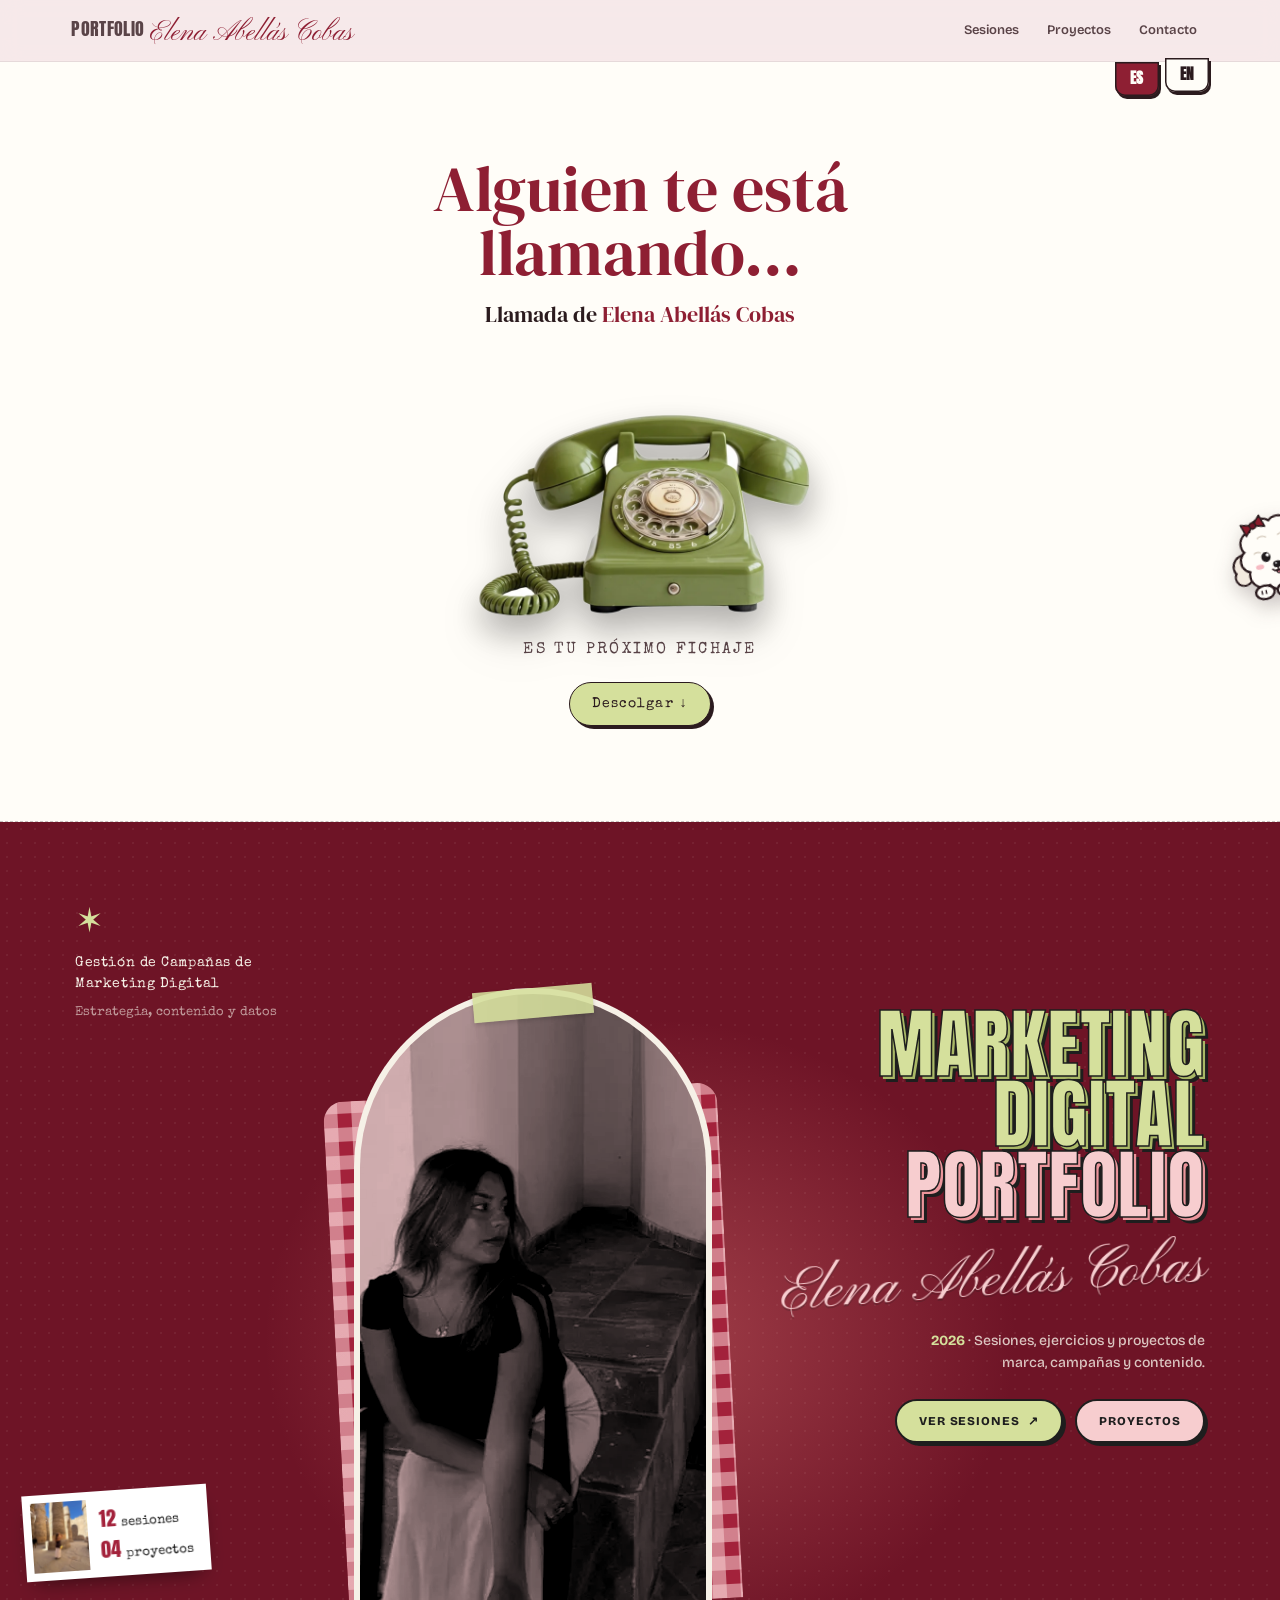
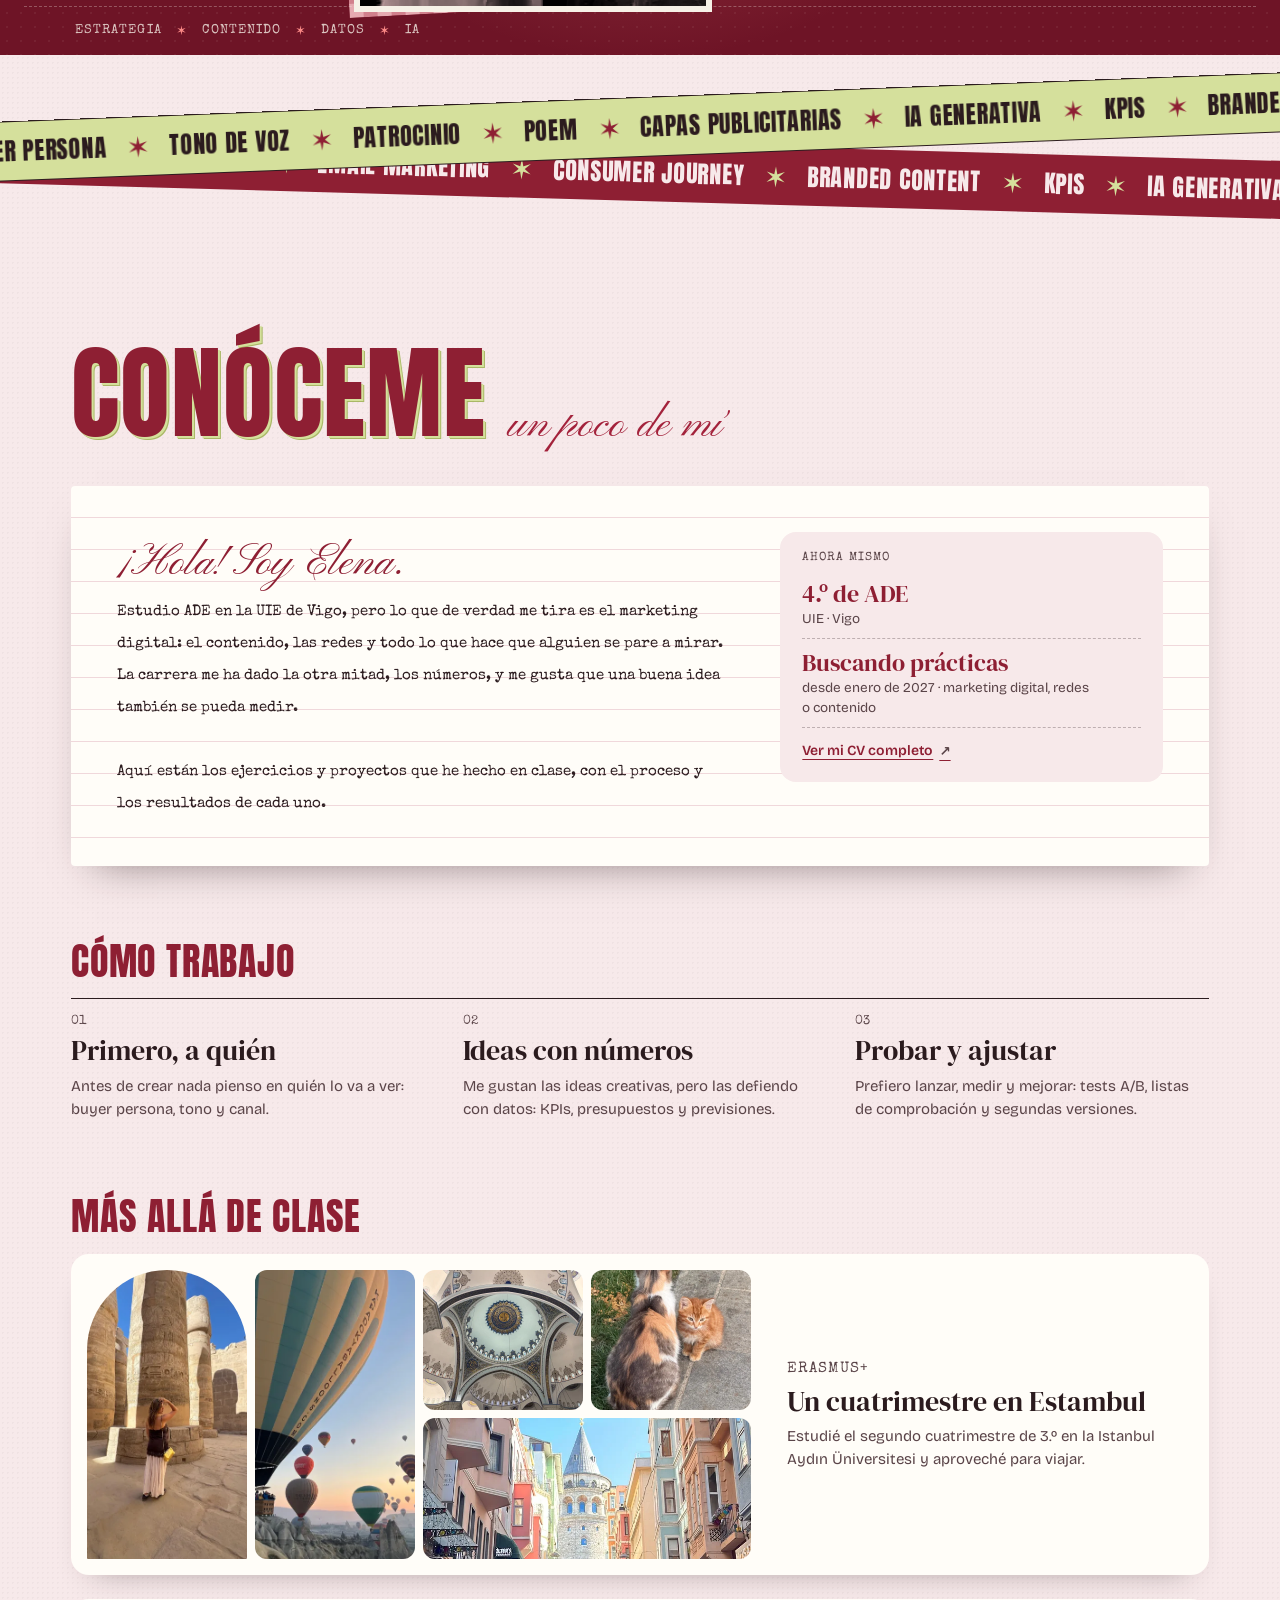
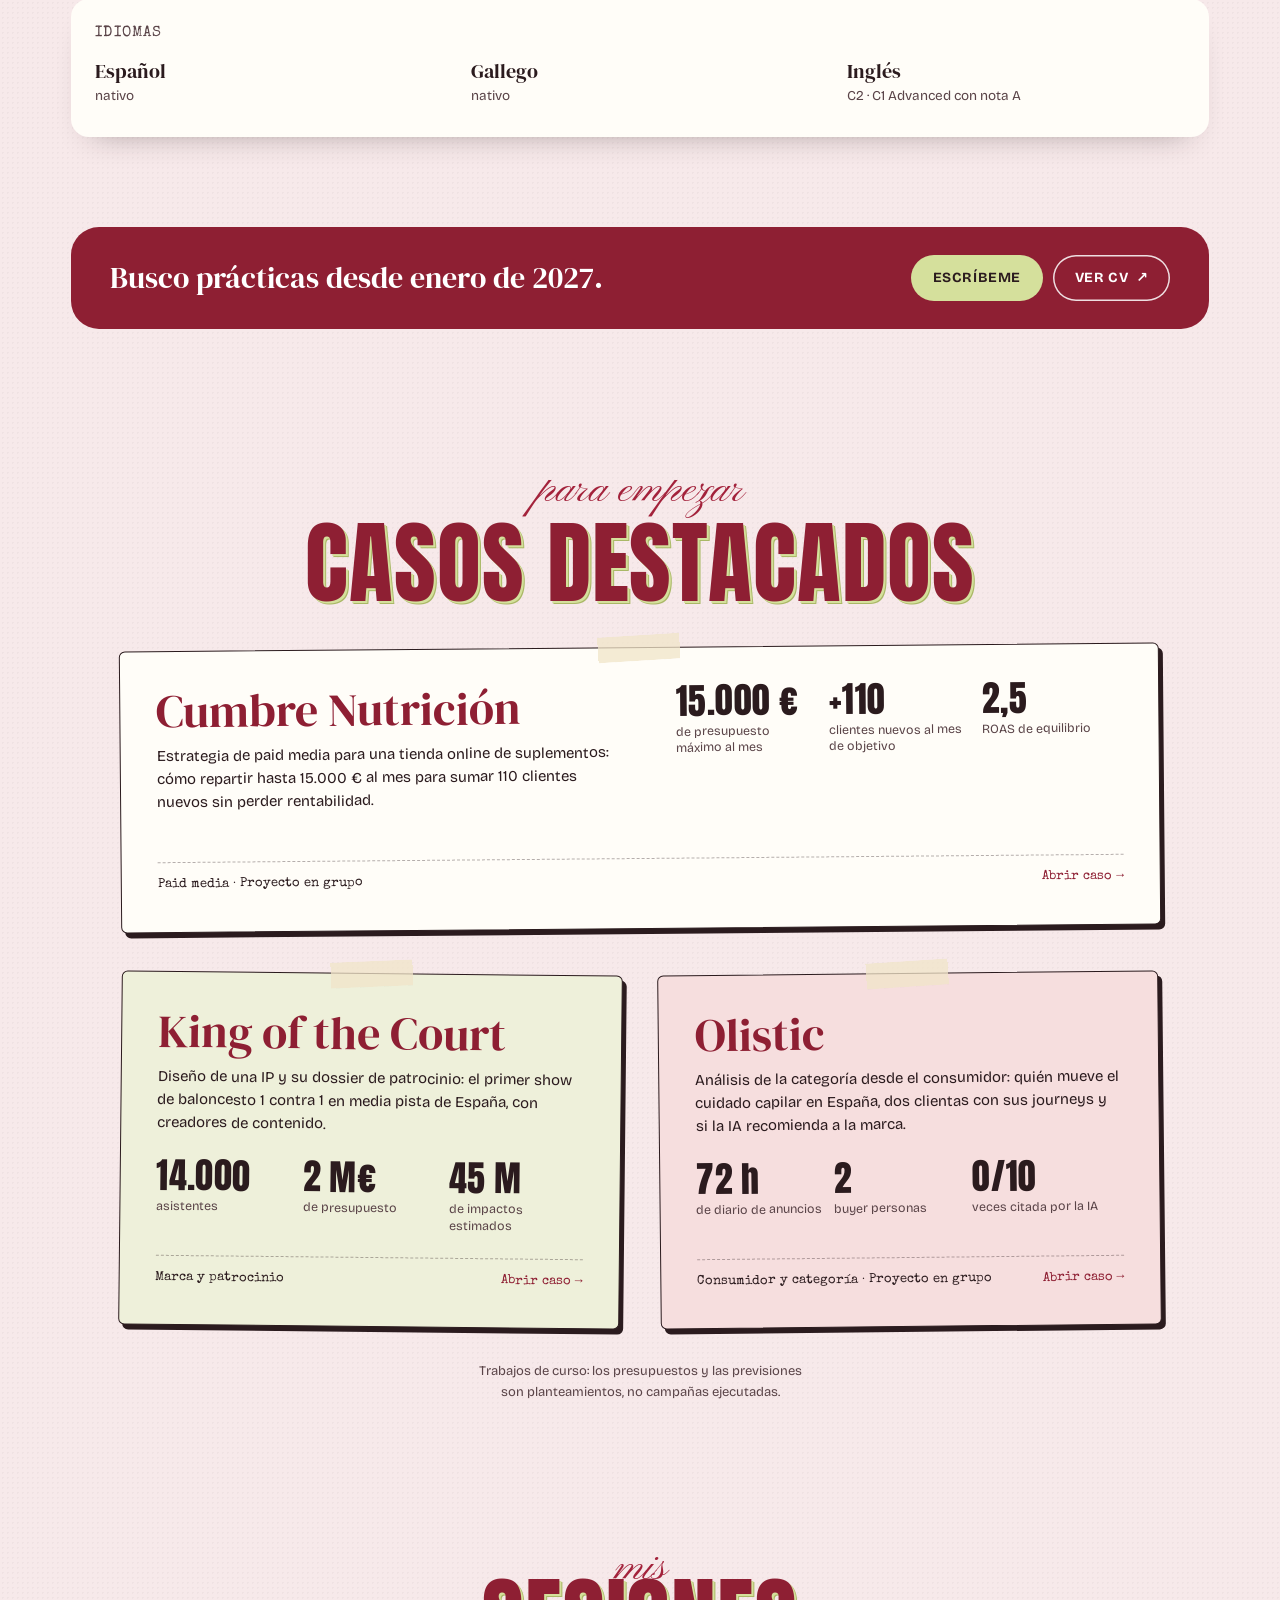
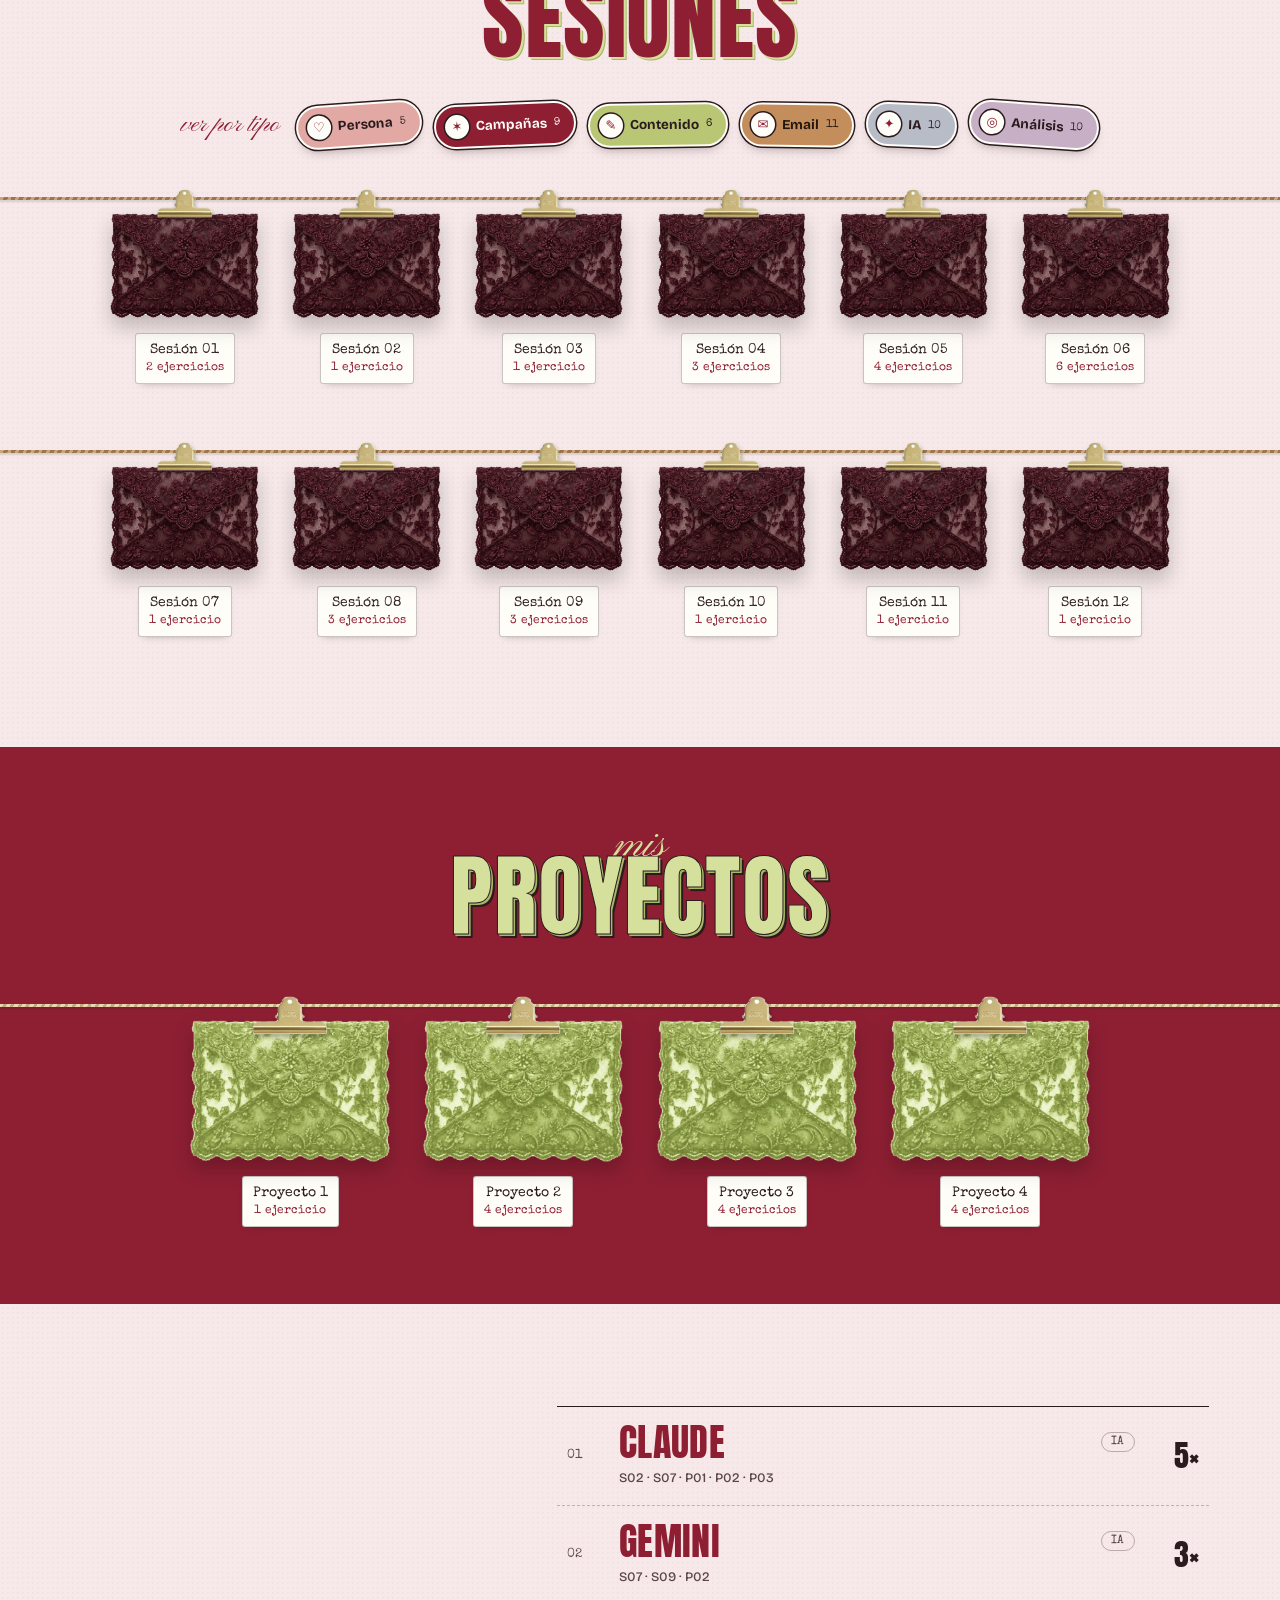
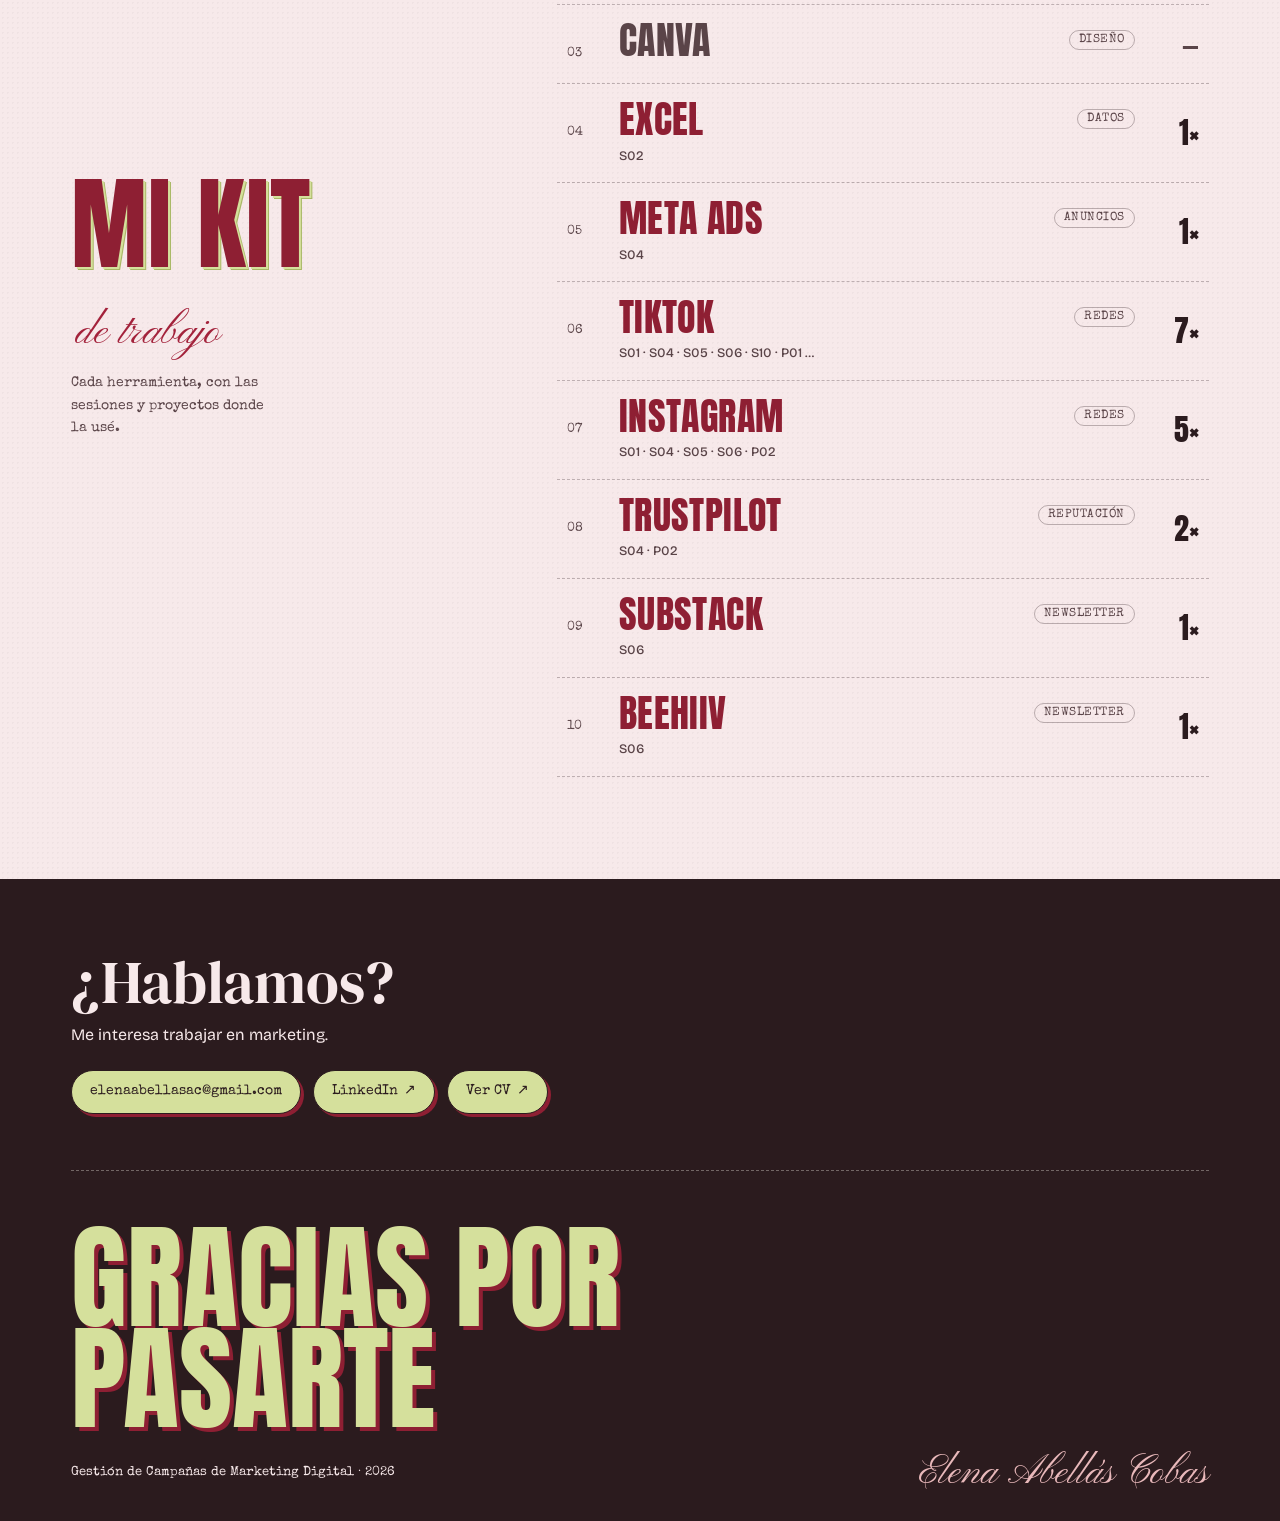
==== portafolio.html @ 421bd989 "Nuevas presentaciones (IDEALO, Peach × House of CB, Distrito Estudio), colores del portafolio y tend" ====
<!doctype html><html><head><meta charset=utf8><meta name="description" content="Portafolio de marketing digital de Elena Abellás Cobas: sesiones, ejercicios y proyectos de Gestión de Campañas de Marketing Digital (4.º ADE, UIE)."><meta property="og:type" content="website"><meta property="og:url" content="https://elenaabellas.github.io/portfolio-elenaabellas/portafolio.html"><meta property="og:title" content="Elena Abellás Cobas · Portafolio de marketing digital"><meta property="og:description" content="Portafolio de marketing digital de Elena Abellás Cobas: sesiones, ejercicios y proyectos de Gestión de Campañas de Marketing Digital (4.º ADE, UIE)."><meta property="og:image" content="https://elenaabellas.github.io/portfolio-elenaabellas/og-image.jpg"><meta property="og:image:width" content="1200"><meta property="og:image:height" content="627"><meta property="og:image:alt" content="Marketing digital · Elena Abellás Cobas"><meta property="og:locale" content="es_ES"><meta name="twitter:card" content="summary_large_image"><meta name="author" content="Elena Abellás Cobas"><meta name=viewport content="width=device-width,initial-scale=1,viewport-fit=cover"><style>:root{color-scheme:light;padding-top:env(safe-area-inset-top,0px);padding-bottom:env(safe-area-inset-bottom,0px)}body{margin:0;font:14px/1.4 system-ui,sans-serif;background:#fafafa}img{max-width:100%}[hidden]{display:none!important}</style></head><body><title>Portafolio de Elena Abellás Cobas</title><link id="app-fonts" rel="stylesheet" href="https://fonts.googleapis.com/css2?family=Anton&amp;family=DM+Serif+Display:ital@0;1&amp;family=Bricolage+Grotesque:wght@400;500;600;700;800&amp;family=Pinyon+Script&amp;family=Special+Elite&amp;display=swap"><style id="app-style">/* Layout: portada tipográfica → índice de carpetas → separadores de sesión con estrella coral → diapositivas en rejilla texto/imagen sobre crema */
:root{
  --cream:#F4F2EA; --cream-2:#ECE8DC; --ink:#1E1E1E; --ink-2:#4A4743; --muted:#7A766F;
  --coral:#FB8986; --coral-deep:#F06B65; --signature:#F2565A; --maroon:#8A0E1A;
  --beige:#E7E2CF; --beige-head:#D8D0B6; --pink:#F7CDCF; --pink-head:#EC959B; --rose:#C9798F;
  --paper:#FFFFFF;
  --f-display:"Bricolage Grotesque",ui-sans-serif,system-ui,"Helvetica Neue",Arial,sans-serif;
  --f-body:"Bricolage Grotesque",ui-sans-serif,system-ui,"Helvetica Neue",Arial,sans-serif;
  --f-script:"Mrs Saint Delafield","Snell Roundhand","Segoe Script",cursive;
  --gutter:clamp(16px,4vw,56px);
  --maxw:1240px;
  color-scheme:light;
}
*{box-sizing:border-box}
html{scroll-behavior:smooth;scroll-padding-top:72px}
@media (prefers-reduced-motion:reduce){html{scroll-behavior:auto}*{transition:none!important;animation:none!important}}
body{background:var(--cream);color:var(--ink);font-family:var(--f-body);font-size:15px;line-height:1.6;-webkit-font-smoothing:antialiased}
a{color:inherit}
img{max-width:100%;height:auto}
button{font:inherit;color:inherit}
:focus-visible{outline:2px solid var(--signature);outline-offset:3px;border-radius:4px}

.wrap{max-width:var(--maxw);margin-inline:auto;padding-inline:var(--gutter)}

/* ── Barra superior ── */
.topbar{position:sticky;top:env(safe-area-inset-top,0px);z-index:50;background:color-mix(in srgb,var(--cream) 90%,transparent);backdrop-filter:blur(10px);-webkit-backdrop-filter:blur(10px);border-bottom:1px solid rgba(30,30,30,.08)}
.topbar .wrap{display:flex;align-items:center;gap:16px;min-height:56px;flex-wrap:wrap;padding-block:8px}
.brand{font-weight:800;letter-spacing:-.04em;font-size:18px;text-decoration:none;white-space:nowrap}
.brand span{font-family:var(--f-script);font-weight:400;color:var(--signature);font-size:26px;letter-spacing:0;margin-left:6px;position:relative;top:3px}
.nav{display:flex;gap:4px;margin-left:auto;flex-wrap:wrap}
.nav a{text-decoration:none;font-size:13px;font-weight:600;padding:6px 12px;border-radius:999px}
.nav a:hover{background:var(--cream-2)}
.btn{border:0;cursor:pointer;border-radius:999px;padding:8px 16px;font-size:13px;font-weight:700;background:var(--ink);color:var(--cream);display:inline-flex;align-items:center;gap:6px;white-space:nowrap}
.btn:hover{background:#000}
.btn.ghost{background:transparent;color:var(--ink);box-shadow:inset 0 0 0 1.5px var(--ink)}
.btn.ghost:hover{background:var(--cream-2)}
.btn.coral{background:var(--signature);color:#fff}
.btn.coral:hover{background:#d8443f}
.btn[disabled]{opacity:.45;cursor:not-allowed}

/* barra de edición */
.editbar{display:none}
body.editing .editbar{display:flex}
body.editing .nav,body.editing #edit-btn{display:none}
.editbar{gap:8px;align-items:center;flex-wrap:wrap;margin-left:auto}
.fmt{display:flex;gap:2px;background:var(--paper);border-radius:999px;padding:3px;box-shadow:0 0 0 1px rgba(30,30,30,.12)}
.fmt button{border:0;background:transparent;cursor:pointer;min-width:32px;height:30px;border-radius:999px;font-size:13px;font-weight:700;padding:0 8px}
.fmt button:hover{background:var(--cream-2)}
.status{font-size:12px;color:var(--muted);font-weight:600;min-width:0}
.status.dirty{color:var(--signature)}
.notice{background:var(--ink);color:var(--cream);font-size:13px}
.notice .wrap{display:flex;gap:12px;align-items:center;flex-wrap:wrap;padding-block:10px}
.notice .btn{background:var(--cream);color:var(--ink)}

/* ── Portada ── */
.cover{position:relative;overflow:hidden;padding-block:clamp(28px,5vw,56px) clamp(40px,7vw,96px)}
.cover-top{display:flex;justify-content:space-between;align-items:flex-start;gap:16px}
.course{font-weight:700;font-size:clamp(15px,1.7vw,22px);line-height:1.15;letter-spacing:-.02em;max-width:16ch;margin:0}
.year{font-size:13px;display:flex;align-items:center;gap:14px;text-decoration:none;font-weight:500}
.year svg{width:22px}
.word{position:relative;margin-top:clamp(28px,6vw,80px);text-align:center}
.word h1{font-family:var(--f-display);font-weight:900;font-size:clamp(64px,17.5vw,250px);letter-spacing:-.075em;line-height:.8;margin:0;padding-bottom:.08em}
.word .sig{position:absolute;left:50%;top:50%;transform:translate(-50%,-48%) rotate(-9deg);font-family:var(--f-script);color:var(--signature);font-size:clamp(34px,8.2vw,118px);line-height:1;white-space:nowrap;margin:0;font-weight:400}

/* ── Índice ── */
.index{padding-block:clamp(40px,6vw,80px)}
.h-index{font-weight:800;letter-spacing:-.04em;text-transform:uppercase;font-size:clamp(24px,3.4vw,44px);line-height:1;text-align:center;margin:0 0 clamp(24px,4vw,48px);text-wrap:balance}
.folders{display:grid;grid-template-columns:repeat(5,minmax(0,1fr));gap:clamp(14px,2.4vw,32px) clamp(12px,2vw,28px);max-width:900px;margin-inline:auto}
.folders.proj{grid-template-columns:repeat(3,minmax(0,1fr));max-width:820px}
.folder{text-decoration:none;display:flex;flex-direction:column;align-items:center;gap:8px;transition:transform .2s ease}
.folder:hover{transform:translateY(-4px)}
.folder i{display:block;width:100%;aspect-ratio:1.24;max-width:100%;position:relative;border-radius:0 12% 12% 12% / 0 15% 15% 15%;background:var(--coral);margin-top:10%;box-shadow:inset 0 -6px 0 rgba(0,0,0,.05)}
.folder i::before{content:"";position:absolute;left:0;bottom:100%;width:46%;height:16%;background:inherit;border-radius:14% 40% 0 0 / 50% 100% 0 0}
.folder i::after{content:"";position:absolute;inset:14% 0 0 0;border-radius:inherit;background:linear-gradient(180deg,rgba(255,255,255,.18),rgba(255,255,255,0) 40%);border-top:1.5px solid rgba(255,255,255,.35)}
.folder.full i{background:var(--coral-deep)}
.folder b{font-weight:500;font-size:clamp(11px,1.2vw,14px)}
.folders.proj b{font-size:clamp(13px,1.7vw,20px)}
.legend{display:flex;justify-content:center;gap:20px;margin-top:22px;font-size:12px;color:var(--muted);flex-wrap:wrap}
.legend span{display:inline-flex;align-items:center;gap:6px}
.legend span::before{content:"";width:12px;height:10px;border-radius:2px;background:var(--coral)}
.legend span.full::before{background:var(--coral-deep)}
.index+.index{padding-top:24px}

/* ── Separadores de sesión/proyecto ── */
.opener{position:relative;overflow:hidden;min-height:clamp(240px,34vw,440px);display:flex;align-items:center;border-top:1px solid rgba(30,30,30,.06)}
.opener .wrap{position:relative;z-index:1;width:100%}
.burst{position:absolute;right:-8%;top:50%;width:clamp(320px,52vw,720px);aspect-ratio:1;transform:translateY(-50%);pointer-events:none}
.burst path{fill:none;stroke:var(--coral);stroke-width:28;stroke-linejoin:miter}
.opener h2{font-family:var(--f-display);font-weight:800;font-size:clamp(56px,11vw,150px);letter-spacing:-.07em;line-height:.9;margin:0}
.opener .sub{font-weight:800;letter-spacing:-.04em;font-size:clamp(20px,2.8vw,36px);line-height:1.02;max-width:20ch;margin:16px 0 0;text-wrap:balance}
.opener.proj .arc{position:absolute;right:4%;top:50%;transform:translateY(-50%);height:118%;aspect-ratio:.62;pointer-events:none}
.opener.proj .arc path{fill:none;stroke:var(--rose);stroke-width:46}
.opener .count{margin-top:14px;font-size:13px;font-weight:600;color:var(--muted)}

/* ── Ejercicios / trabajos ── */
.work{padding-block:clamp(24px,4vw,48px)}
.work-head{display:flex;gap:16px;align-items:flex-end;justify-content:space-between;flex-wrap:wrap;margin-bottom:clamp(8px,2vw,16px)}
.work-title{font-family:var(--f-display);font-weight:800;font-size:clamp(28px,4.4vw,52px);letter-spacing:-.055em;line-height:.95;margin:0;max-width:22ch;text-wrap:balance}
.slide{position:relative;padding-block:clamp(24px,3.6vw,44px);border-top:1.5px solid var(--ink)}
.slide+.slide{border-top:1px solid rgba(30,30,30,.16)}
.slide-label{display:flex;justify-content:flex-end;margin:0 0 clamp(14px,2vw,22px)}
.slide-label span{font-size:clamp(14px,1.5vw,18px);font-weight:400;text-align:right;max-width:32ch}
.slide-grid{display:grid;grid-template-columns:minmax(0,1.25fr) minmax(0,.85fr);gap:clamp(20px,4vw,56px);align-items:center}
.slide.side-left .slide-grid{grid-template-columns:minmax(0,.85fr) minmax(0,1.25fr)}
.slide.side-left .media{order:-1}
.slide.side-bottom .slide-grid,.slide.noimg .slide-grid{grid-template-columns:minmax(0,1fr)}
.slide.noimg .text{max-width:78ch}
.slide.cols2 .text>.rich{columns:2 340px;column-gap:clamp(24px,4vw,56px)}
.slide.cols2 .text>.rich>*{break-inside:avoid-column}
.slide.cols2.noimg .text,.slide.side-bottom .text{max-width:none}
.slide.lead .rich{font-size:clamp(17px,1.8vw,22px);line-height:1.45}
.slide.lead .rich h4{font-size:clamp(18px,2vw,24px)}
.text{min-width:0}
.rich>:first-child{margin-top:0}
.rich>:last-child{margin-bottom:0}
.rich p{margin:0 0 .8em}
.rich h4{font-weight:700;font-size:16px;letter-spacing:-.01em;margin:1.4em 0 .4em;line-height:1.25}
.rich ul,.rich ol{margin:0 0 .9em;padding-left:1.25em}
.rich li{margin:.25em 0}
.rich li::marker{color:var(--signature)}
.rich ol li::marker{font-weight:700}
.rich blockquote{margin:0;font-size:clamp(15px,1.5vw,18px);line-height:1.6;text-align:left;padding-left:18px;border-left:3px solid var(--coral)}
.rich a{word-break:break-all;color:var(--ink);text-decoration-color:var(--coral);text-underline-offset:3px}
.slide.quote .rich{background:var(--paper);border-radius:18px;padding:clamp(18px,3vw,36px);font-size:14px;box-shadow:0 1px 0 rgba(30,30,30,.05)}
.slide.quote .slide-label span{font-weight:600}
.slide.refs .rich{font-size:13px}
.slide.refs .rich ul{list-style:none;padding:0}
.slide.refs .rich li{padding-left:2em;text-indent:-2em;margin-bottom:.8em}

.media{min-width:0;display:flex;flex-direction:column;gap:10px;align-items:center}
.media img{display:block;max-height:520px;width:auto;object-fit:contain}
.slide.side-bottom .media img{max-height:340px}
.media.shot img{border-radius:14px;box-shadow:0 18px 40px -18px rgba(30,30,30,.35),0 0 0 1px rgba(30,30,30,.08);background:var(--paper)}
.media figcaption,.cap{font-size:12px;font-style:italic;color:var(--ink-2);text-align:center}
.media figure{margin:0;display:flex;flex-direction:column;align-items:center;gap:8px;min-width:0}
.gallery{display:flex;gap:16px;flex-wrap:wrap;justify-content:center}
.gallery figure{flex:1 1 200px}

/* tablas */
.tbl-wrap{overflow-x:auto;margin-top:6px}
table.tbl{border-collapse:separate;border-spacing:6px;width:100%;font-size:13.5px;line-height:1.5;margin:-6px}
.tbl th,.tbl td{padding:12px 14px;text-align:left;vertical-align:middle}
.tbl.beige th{background:var(--beige-head);font-weight:700}
.tbl.beige td{background:var(--beige)}
.tbl.pink th{background:var(--pink-head);font-weight:700;color:var(--ink)}
.tbl.pink td{background:var(--pink)}
.tbl td:first-child{font-weight:500}
.tbl tr:last-child td{font-variant-numeric:tabular-nums}
.tbl td:last-child{font-variant-numeric:tabular-nums}

/* pasos */
.steps{display:grid;grid-auto-flow:column;grid-auto-columns:minmax(0,1fr);gap:clamp(16px,3vw,40px);position:relative;margin-top:clamp(16px,3vw,32px)}
.steps::before{content:"";position:absolute;left:28px;right:28px;top:27px;height:2px;background:var(--ink)}
.step{position:relative;min-width:0}
.step .num{width:56px;height:56px;border-radius:50%;background:var(--maroon);color:#fff;display:grid;place-items:center;font-weight:800;font-size:26px;position:relative;z-index:1;margin-bottom:16px;box-shadow:0 0 0 6px var(--cream)}
.step h5{font-weight:700;font-size:15px;margin:0 0 .5em;line-height:1.3}
.step .rich{font-size:13.5px}

/* tarjetas */
.cards{display:grid;grid-template-columns:repeat(auto-fit,minmax(220px,1fr));gap:clamp(16px,3vw,36px);margin-top:clamp(12px,2vw,20px)}
.card{min-width:0;display:flex;flex-direction:column;gap:12px}
.card .ph{aspect-ratio:1;border-radius:22px;overflow:hidden;background:var(--cream-2)}
.card .ph img{width:100%;height:100%;object-fit:cover;display:block}
.card.logo .ph{aspect-ratio:2.2;background:transparent;display:grid;place-items:center}
.card.logo .ph img{object-fit:contain;width:auto;height:auto;max-height:100%;max-width:70%}
.card h5{font-weight:700;font-size:15px;margin:0;line-height:1.3}
.card .rich{font-size:13.5px}

/* chat */
.chat{margin-top:18px;background:var(--paper);border-radius:22px;padding:18px;box-shadow:0 1px 0 rgba(30,30,30,.06),0 0 0 1px rgba(30,30,30,.06);max-width:560px;margin-left:auto}
.chat .bubble{background:var(--cream-2);border-radius:14px;padding:12px 16px;font-size:14px;margin-left:auto;width:fit-content;max-width:100%}
.chat small{display:block;text-align:right;color:var(--muted);font-size:11px;margin-top:8px}

.empty{border:1.5px dashed rgba(30,30,30,.25);border-radius:18px;padding:28px;text-align:center;color:var(--muted);margin-block:clamp(24px,4vw,40px);font-size:14px}

footer{border-top:1.5px solid var(--ink);margin-top:clamp(40px,6vw,80px)}
footer .wrap{display:flex;justify-content:space-between;align-items:center;gap:16px;flex-wrap:wrap;padding-block:28px;font-size:13px}
footer .sig{font-family:var(--f-script);color:var(--signature);font-size:40px;line-height:1}

/* ── Modo edición ── */
.tools{display:none}
body.editing .tools{display:flex;gap:6px;flex-wrap:wrap;align-items:center;margin-bottom:12px}
.tools button,.addbar button{border:0;cursor:pointer;font-size:11.5px;font-weight:700;padding:5px 10px;border-radius:999px;background:var(--ink);color:var(--cream)}
.tools button.soft,.addbar button.soft{background:var(--paper);color:var(--ink);box-shadow:0 0 0 1px rgba(30,30,30,.2)}
.tools button.danger{background:var(--paper);color:#B3261E;box-shadow:0 0 0 1px rgba(179,38,30,.35)}
.tools button.danger.arm{background:#B3261E;color:#fff}
.tools .tag{font-size:10.5px;letter-spacing:.08em;text-transform:uppercase;color:var(--muted);font-weight:700;margin-right:4px}
.addbar{display:none}
body.editing .addbar{display:flex;gap:8px;flex-wrap:wrap;justify-content:center;padding-block:14px}
.addbar button{padding:8px 14px;font-size:12.5px;background:transparent;color:var(--ink);border:1.5px dashed rgba(30,30,30,.4)}
.addbar button:hover{background:var(--paper)}
body.editing [contenteditable]{outline:1.5px dashed rgba(240,107,101,.55);outline-offset:4px;border-radius:4px;cursor:text;min-height:1.2em}
body.editing [contenteditable]:hover{outline-color:var(--signature)}
body.editing [contenteditable]:focus{outline:2px solid var(--signature);background:rgba(255,255,255,.5)}
body.editing [contenteditable]:empty::before{content:attr(data-ph);color:var(--muted);font-style:italic}
body.editing .media .imgtools,.imgtools{display:none}
body.editing .imgtools{display:flex;gap:6px;flex-wrap:wrap;justify-content:center}
.imgtools button{border:0;cursor:pointer;font-size:11.5px;font-weight:700;padding:5px 10px;border-radius:999px;background:var(--paper);box-shadow:0 0 0 1px rgba(30,30,30,.2)}
body.editing .tbl td,body.editing .tbl th{position:relative}
.rowdel{display:none}
body.editing .rowdel{display:table-cell;background:transparent!important;padding:0 4px!important;width:28px}
.rowdel button{border:0;cursor:pointer;background:transparent;color:#B3261E;font-weight:800;font-size:16px}
.toast{position:fixed;left:50%;bottom:calc(20px + env(safe-area-inset-bottom,0px));transform:translateX(-50%);background:var(--ink);color:var(--cream);padding:10px 18px;border-radius:999px;font-size:13px;font-weight:600;z-index:100;max-width:calc(100% - 32px);text-align:center}

@media (max-width:860px){
  .folders{grid-template-columns:repeat(3,minmax(0,1fr))}
  .steps{grid-auto-flow:row;grid-auto-columns:auto}
  .steps::before{left:27px;right:auto;top:28px;bottom:28px;width:2px;height:auto}
  .step{padding-left:76px;min-height:56px}
  .step .num{position:absolute;left:0;top:0;margin:0}
}
@media (max-width:760px){
  .slide-grid,.slide.side-left .slide-grid{grid-template-columns:minmax(0,1fr)}
  .slide.side-left .media{order:0}
  .media img{max-height:340px}
  .burst{right:-40%;opacity:.9}
  .opener.proj .arc{right:-14%;opacity:.8}
  .slide-label{justify-content:flex-start}
  .slide-label span{text-align:left}
}
@media (max-width:480px){
  .folders{grid-template-columns:repeat(3,minmax(0,1fr));gap:14px 10px}
  .topbar .brand span{display:none}
  .nav a{padding:6px 8px;font-size:12px}
  .topbar .wrap{flex-wrap:nowrap;gap:8px}
  #edit-btn{padding:6px 12px}
  body.editing .topbar .wrap{flex-wrap:wrap}
}

/* ═════════ Versión dinámica ═════════ */
@keyframes drop{from{transform:translateY(-70%) rotate(-10deg);opacity:0}60%{transform:translateY(6%) rotate(2deg);opacity:1}}
@keyframes write{from{clip-path:inset(-20% 100% -20% 0)}to{clip-path:inset(-20% -5% -20% 0)}}
@keyframes pop{from{transform:scale(.4) rotate(-8deg);opacity:0}70%{transform:scale(1.08) rotate(2deg);opacity:1}}
@keyframes rise{from{transform:translateY(40px);opacity:0}}
@keyframes inR{from{transform:translateX(70px) rotate(1deg);opacity:0}}
@keyframes inL{from{transform:translateX(-70px) rotate(-1deg);opacity:0}}
@keyframes up{from{transform:translateY(26px);opacity:0}}
@keyframes bob{0%,100%{transform:translateY(0) rotate(0)}50%{transform:translateY(-10px) rotate(1.2deg)}}
@keyframes spin{from{transform:translateY(-50%) rotate(0)}to{transform:translateY(-50%) rotate(360deg)}}
@keyframes sway{0%,100%{transform:translateY(-50%) rotate(-4deg)}50%{transform:translateY(-50%) rotate(4deg)}}
@keyframes slide{to{transform:translateX(-50%)}}
@keyframes nudge{0%,100%{transform:translateY(0)}50%{transform:translateY(5px)}}
@keyframes wiggle{0%,100%{transform:rotate(0)}25%{transform:rotate(-6deg)}75%{transform:rotate(6deg)}}

/* portada */
.word h1 .ch{display:inline-block;animation:drop .9s cubic-bezier(.2,.9,.3,1.1) backwards;animation-delay:calc(var(--i) * 70ms);transition:transform .25s cubic-bezier(.3,1.6,.5,1),color .2s}
.word h1 .ch:hover{transform:translateY(-12%) rotate(-6deg);color:var(--signature)}
.word .sig{animation:write 1.8s .9s ease-in-out backwards;pointer-events:none}
body.editing .word .sig{pointer-events:auto}
.hint{text-align:center;margin:clamp(28px,5vw,56px) 0 0;font-weight:600;font-size:13px;color:var(--ink-2)}
.hint span{display:inline-block;animation:nudge 1.6s ease-in-out infinite}

/* bandas en movimiento */
.bands{position:relative;overflow:hidden;padding-block:34px;margin-block:8px}
.marquee{white-space:nowrap;overflow:hidden;font-weight:800;text-transform:uppercase;letter-spacing:-.01em;font-size:clamp(16px,2vw,24px);padding-block:12px;width:110%;margin-left:-5%}
.marquee .track{display:inline-flex;gap:22px;align-items:center;padding:0 22px}
.marquee.coral{background:var(--coral);color:var(--ink);transform:rotate(-2.2deg);position:relative;z-index:1}
.marquee.ink{background:var(--ink);color:var(--cream);transform:rotate(1.6deg);margin-top:-14px}
.marquee.ink .track{animation-direction:reverse;animation-duration:44s}
.marquee b{color:var(--cream);font-size:.9em}
.marquee.ink b{color:var(--coral)}

/* carpetas */
.folder{animation:pop .6s cubic-bezier(.2,.9,.3,1.2) backwards;animation-delay:calc(var(--i) * 45ms + .2s);transition:transform .25s cubic-bezier(.3,1.6,.5,1)}
.folder:hover{transform:translateY(-8px) rotate(-3deg)}
.folder:nth-child(even):hover{transform:translateY(-8px) rotate(3deg)}
.folder:active{transform:scale(.94)}
.folder i::after{z-index:2;background-color:inherit;transform-origin:bottom center;transition:transform .35s cubic-bezier(.3,1.4,.5,1)}
.folder:hover i::after{transform:perspective(320px) rotateX(-24deg)}
.folder em{position:absolute;left:10%;right:10%;top:4%;height:70%;background:var(--paper);border-radius:6px;z-index:1;transform:translateY(18%);transition:transform .35s cubic-bezier(.3,1.5,.5,1);box-shadow:0 1px 0 rgba(30,30,30,.06)}
.folder em::before,.folder em::after{content:"";position:absolute;left:14%;right:30%;top:16%;height:6%;border-radius:4px;background:var(--cream-2)}
.folder em::after{top:30%;right:18%}
.folder:hover em{transform:translateY(-22%) rotate(-4deg)}
.folder:not(.full) em{display:none}
.folder small{font-size:11px;color:var(--muted);font-weight:500;margin-top:-6px}

/* página de sesión */
.page .opener{min-height:clamp(220px,28vw,360px)}
.burst{animation:spin 70s linear infinite}
.opener.proj .arc{animation:sway 7s ease-in-out infinite}
.fresh .opener h2 .w{display:inline-block;animation:rise .7s cubic-bezier(.2,.8,.2,1) backwards}
.fresh .opener h2 .n{display:inline-block;animation:pop .8s .25s cubic-bezier(.2,.9,.3,1.3) backwards}
.fresh .opener .sub,.fresh .opener .count{animation:rise .7s .35s backwards}
.opener h2 .n{color:var(--ink)}
.back{display:inline-flex;gap:8px;align-items:center;font-size:13px;font-weight:700;text-decoration:none;margin-bottom:14px;padding:6px 14px 6px 10px;border-radius:999px;background:var(--paper);box-shadow:0 0 0 1px rgba(30,30,30,.12);transition:transform .2s}
.back:hover{transform:translateX(-4px)}

.tabs{display:flex;gap:8px;overflow-x:auto;padding:4px 2px 12px;margin-top:clamp(18px,3vw,30px);scrollbar-width:thin}
.tab{flex:0 0 auto;border:0;cursor:pointer;background:var(--paper);border-radius:999px;padding:10px 18px;font-weight:700;font-size:13px;box-shadow:0 0 0 1px rgba(30,30,30,.12);display:inline-flex;gap:8px;align-items:baseline;transition:transform .2s,background .2s,color .2s;max-width:320px;overflow:hidden;text-overflow:ellipsis;white-space:nowrap}
.tab small{color:var(--signature);font-weight:800}
.tab:hover{transform:translateY(-2px) rotate(-1deg)}
.tab.on{background:var(--ink);color:var(--cream)}
.tab.on small{color:var(--coral)}

.deck{position:relative;margin-top:clamp(14px,2vw,22px);background:var(--paper);border-radius:28px;padding:clamp(18px,3.4vw,44px);box-shadow:0 30px 60px -40px rgba(30,30,30,.4),0 0 0 1px rgba(30,30,30,.06);overflow:hidden}
.progress{position:absolute;left:0;right:0;top:0;height:5px;background:var(--cream-2)}
.progress i{display:block;height:100%;background:var(--signature);border-radius:0 4px 4px 0;transition:width .5s cubic-bezier(.2,.8,.2,1)}
.deck-head{display:flex;gap:16px;align-items:flex-end;justify-content:space-between;flex-wrap:wrap;border-bottom:1.5px solid var(--ink);padding-bottom:14px}
.deck-head .work-title{font-size:clamp(24px,3.4vw,42px);margin:0;min-width:0}
.counter{font-weight:500;font-size:14px;color:var(--muted);font-variant-numeric:tabular-nums;white-space:nowrap}
.counter b{font-weight:800;font-size:clamp(28px,3.4vw,44px);color:var(--ink);letter-spacing:-.04em;margin-right:2px}
.stage{min-height:300px}
.stage .slide{border-top:0;padding-block:clamp(16px,2.6vw,28px) 0}
.stage.dir-next .slide{animation:inR .55s cubic-bezier(.2,.8,.2,1) backwards}
.stage.dir-prev .slide{animation:inL .55s cubic-bezier(.2,.8,.2,1) backwards}
.fresh .stage .slide-grid>*,.stage.dir-next .slide-grid>*,.stage.dir-prev .slide-grid>*{animation:up .6s cubic-bezier(.2,.8,.2,1) backwards}
.stage .slide-grid>*:nth-child(2){animation-delay:.12s!important}
.stage .slide-label span{display:inline-block;background:var(--cream);border-radius:999px;padding:4px 14px;font-weight:600;font-size:13px}
.media:not(.shot) figure>img{animation:bob 6s ease-in-out infinite;transition:transform .3s;filter:drop-shadow(0 18px 18px rgba(30,30,30,.12))}
.media figure:hover>img{animation-play-state:paused}
.media.shot img{transition:transform .3s cubic-bezier(.3,1.4,.5,1)}
.media.shot img:hover{transform:scale(1.03) rotate(-.6deg)}
.step{animation:rise .6s backwards}
.step:nth-child(2){animation-delay:.12s}.step:nth-child(3){animation-delay:.24s}.step:nth-child(4){animation-delay:.36s}
.step .num{transition:transform .3s cubic-bezier(.3,1.6,.5,1)}
.step:hover .num{transform:scale(1.15) rotate(-8deg)}
.card{transition:transform .3s cubic-bezier(.3,1.4,.5,1)}
.card:hover{transform:translateY(-6px) rotate(-1.2deg)}
.card:nth-child(even):hover{transform:translateY(-6px) rotate(1.2deg)}
.card .ph img{transition:transform .5s}
.card:hover .ph img{transform:scale(1.07)}
.tbl tbody tr{transition:transform .2s}
.tbl tbody tr:hover{transform:translateX(4px)}
.slide.quote .rich{background:var(--cream);max-height:62vh;overflow:auto}

.deck-nav{display:flex;align-items:center;gap:14px;margin-top:clamp(18px,3vw,30px);padding-top:16px;border-top:1px solid rgba(30,30,30,.1)}
.arrow{flex:0 0 auto;width:54px;height:54px;border-radius:50%;border:0;cursor:pointer;background:var(--ink);color:var(--cream);font-size:22px;font-weight:700;transition:transform .2s cubic-bezier(.3,1.6,.5,1),background .2s}
.arrow:hover:not([disabled]){background:var(--signature);transform:scale(1.1)}
.arrow.next:hover:not([disabled]){transform:scale(1.1) translateX(3px)}
.arrow[disabled]{opacity:.2;cursor:default}
.dots{flex:1;display:flex;flex-wrap:wrap;gap:6px;justify-content:center;align-items:center;min-width:0}
.dot{width:10px;height:10px;border-radius:999px;border:0;padding:0;cursor:pointer;background:rgba(30,30,30,.18);transition:width .3s cubic-bezier(.3,1.4,.5,1),background .2s}
.dot:hover{background:var(--coral)}
.dot.on{width:30px;background:var(--signature)}
.dot.gap{margin-left:12px}
.kbd{text-align:center;font-size:11.5px;color:var(--muted);margin:12px 0 0}

.empty-fun{display:flex;flex-direction:column;align-items:center;gap:20px;text-align:center;padding-block:clamp(40px,6vw,70px);color:var(--ink-2)}
.empty-fun .folder{width:150px;animation:none}
.empty-fun .folder i{animation:wiggle 2.4s ease-in-out infinite}

.pager{display:grid;grid-template-columns:1fr 1fr;gap:16px;margin-top:clamp(28px,4vw,48px)}
.pager a{text-decoration:none;display:flex;flex-direction:column;gap:2px;padding:18px 22px;border-radius:22px;background:var(--cream-2);transition:background .2s,transform .25s cubic-bezier(.3,1.5,.5,1)}
.pager a.next{text-align:right}
.pager a small{font-size:11px;text-transform:uppercase;letter-spacing:.08em;color:var(--muted);font-weight:700}
.pager a span{font-weight:800;font-size:clamp(18px,2.4vw,28px);letter-spacing:-.04em}
.pager a:hover{background:var(--coral);transform:translateY(-3px)}
.page footer{margin-top:clamp(28px,4vw,48px)}

@media (max-width:760px){
  .deck{border-radius:20px;padding:16px}
  .deck-nav{gap:8px}
  .arrow{width:46px;height:46px}
  .kbd{display:none}
  .pager{grid-template-columns:1fr}
  .pager a.next{text-align:left}
}
@media (prefers-reduced-motion:reduce){.marquee .track{animation:none}}
@media (max-width:520px){
  .nav{flex-wrap:nowrap;gap:0}
  .nav .home-link{display:none}
  .page .opener h2{font-size:clamp(44px,13vw,64px)}
}

/* ═════════ Vibra scrapbook: granate, pistacho y papel ═════════ */
:root{
  --cream:#F7E9EA; --cream-2:#EFD9DB; --ink:#2B1B1E; --ink-2:#5A4448; --muted:#6B5754;
  --coral:#E9B9BB; --coral-deep:#8E1F33; --signature:#A3223B; --maroon:#8E1F33;
  --beige:#EEF0DA; --beige-head:#D5E09C; --pink:#F6DEDE; --pink-head:#8E1F33; --rose:#D5E09C;
  --pista:#D5E09C; --pista-2:#A9B866; --cherry:#8E1F33; --cherry-2:#6E1526; --mustard:#D9B341; --paper:#FFFDF8;
  --f-display:"Anton","Arial Narrow",Impact,sans-serif;
  --f-serif:"DM Serif Display",Georgia,serif;
  --f-script:"Pinyon Script","Snell Roundhand","Segoe Script",cursive;
  --f-type:"Special Elite","Courier New",monospace;
}
body{background:var(--cream);background-image:radial-gradient(rgba(43,27,30,.035) 1px,transparent 1px);background-size:5px 5px}
.retro,.word h1,.opener h2 .n,.h-index{font-family:var(--f-display);font-weight:400;text-transform:uppercase;letter-spacing:.01em;color:var(--maroon);text-shadow:2px 2px 0 var(--pista),3px 3px 0 var(--pista-2);-webkit-text-stroke:0}
.script{font-family:var(--f-script);color:var(--signature);font-size:clamp(28px,3.4vw,44px);line-height:1;margin:0}
.script.center{text-align:center;margin-bottom:-.35em;position:relative;z-index:1}
.brand{font-family:var(--f-display);font-weight:400;letter-spacing:.02em;text-transform:uppercase;color:var(--cherry)}
.brand span{font-family:var(--f-script);font-size:28px;text-transform:none;letter-spacing:0;top:4px}
.btn.coral{background:var(--cherry)}
.btn.coral:hover{background:var(--cherry-2)}

/* tape y polaroid */
.tape{position:absolute;width:86px;height:26px;background:rgba(240,228,200,.75);box-shadow:0 1px 2px rgba(0,0,0,.08);z-index:3;pointer-events:none;
  -webkit-mask:linear-gradient(90deg,transparent 0 2px,#000 2px calc(100% - 2px),transparent 0)}

/* 1. llamada */
.call{min-height:min(88vh,760px);display:flex;align-items:center;text-align:center;position:relative;overflow:hidden;background:var(--paper);border-bottom:1.5px dashed rgba(43,27,30,.25)}
.call .wrap{position:relative;display:flex;flex-direction:column;align-items:center;gap:18px;width:100%}
.call-title{font-family:var(--f-serif);color:var(--cherry);font-size:clamp(34px,5.4vw,64px);line-height:1;margin:0;max-width:14ch;text-wrap:balance}
.call-sub{font-family:var(--f-type);font-size:clamp(13px,1.4vw,16px);letter-spacing:.14em;text-transform:uppercase;color:var(--ink-2);margin:0}
.phone-link{display:block;width:clamp(150px,20vw,230px)}
.phone{width:100%;overflow:visible;transform-origin:50% 90%;animation:ring 2.6s ease-in-out infinite}
.phone .body,.phone .handset path{fill:var(--mustard);stroke:var(--ink);stroke-width:3;stroke-linejoin:round}
.phone .handset{transform-origin:100px 40px;animation:lift 2.6s ease-in-out infinite}
.phone .dial{fill:#F1D67E;stroke:var(--ink);stroke-width:3}
.phone .hole{fill:var(--cream);stroke:var(--ink);stroke-width:2}
.phone .hub{fill:var(--cherry);stroke:var(--ink);stroke-width:2.5}
.phone .cord{stroke:var(--ink)}
.phone-link:hover .phone{animation-duration:.6s}
@keyframes ring{0%,55%,100%{transform:rotate(0)}60%,70%,80%{transform:rotate(-7deg)}65%,75%,85%{transform:rotate(7deg)}}
@keyframes lift{0%,55%,100%{transform:translateY(0)}60%,85%{transform:translateY(-8px) rotate(-3deg)}}
.pick{font-family:var(--f-type);text-decoration:none;font-size:14px;letter-spacing:.08em;padding:10px 22px;border:1.5px solid var(--ink);border-radius:999px;background:var(--pista);box-shadow:3px 3px 0 var(--ink);transition:transform .2s,box-shadow .2s}
.pick:hover{transform:translate(-2px,-2px);box-shadow:5px 5px 0 var(--ink)}
.pick span{display:inline-block;animation:nudge 1.6s ease-in-out infinite}
.lace{position:absolute;left:-60px;top:-30px;width:220px;height:260px;opacity:.55;pointer-events:none;
  background:radial-gradient(circle at 50% 50%,transparent 5px,var(--cherry) 6px 7px,transparent 8px) 0 0/22px 22px,radial-gradient(circle,var(--cherry) 1.5px,transparent 2.5px) 11px 11px/22px 22px;
  -webkit-mask:radial-gradient(130px 150px at 30% 40%,#000 60%,transparent 62%);mask:radial-gradient(130px 150px at 30% 40%,#000 60%,transparent 62%);transform:rotate(-12deg)}

/* 2. portada collage */
.cover{padding-block:clamp(28px,4vw,48px) clamp(24px,4vw,40px)}
.course{font-family:var(--f-serif);font-weight:400;color:var(--cherry)}
.word{margin-top:clamp(16px,3vw,36px)}
.word h1{font-size:clamp(70px,16vw,230px);line-height:.85;-webkit-text-stroke:2px var(--ink);text-shadow:4px 4px 0 var(--pista-2),8px 8px 0 var(--ink)}
.word .sig{font-family:var(--f-script);color:var(--cherry);font-size:clamp(40px,7.5vw,108px);transform:translate(-46%,-30%) rotate(-6deg);text-shadow:0 2px 0 var(--cream)}
.collage{position:relative;height:clamp(300px,36vw,460px);margin-top:clamp(-10px,-1vw,0px);max-width:1000px;margin-inline:auto}
.gingham{position:absolute;left:52%;top:6%;width:28%;height:72%;transform:rotate(4deg);border-radius:4px;box-shadow:0 10px 24px -14px rgba(0,0,0,.4);
  background:repeating-linear-gradient(0deg,rgba(163,34,59,.38) 0 14px,transparent 14px 28px),repeating-linear-gradient(90deg,rgba(163,34,59,.38) 0 14px,#FFF6F2 14px 28px)}
.pola{position:absolute;margin:0;background:var(--paper);padding:8px 8px 30px;box-shadow:0 14px 26px -14px rgba(0,0,0,.45),0 0 0 1px rgba(0,0,0,.05);transition:transform .35s cubic-bezier(.3,1.5,.5,1);animation:drop-in .8s cubic-bezier(.2,.9,.3,1.2) backwards;animation-delay:calc(var(--i) * 120ms + .5s)}
.pola img{display:block;width:100%;height:100%;object-fit:cover;aspect-ratio:4/5}
.pola .tape{top:-12px;left:50%;margin-left:-43px;transform:rotate(-4deg)}
.pola.p1{left:4%;top:8%;width:19%;--r:-7deg;transform:rotate(-7deg)}
.pola.p2{left:22%;top:26%;width:20%;--r:4deg;transform:rotate(4deg)}
.pola.p3{left:41%;top:2%;width:18%;--r:-3deg;transform:rotate(-3deg)}
.pola.p4{left:63%;top:22%;width:17%;--r:6deg;transform:rotate(6deg)}
.pola.p5{left:80%;top:4%;width:16%;--r:-5deg;transform:rotate(-5deg)}
.pola:hover{transform:rotate(0) scale(1.06);z-index:5}
@keyframes drop-in{from{opacity:0;transform:translateY(-40px) rotate(-14deg) scale(.9)}}
.stk{position:absolute;z-index:4;filter:drop-shadow(0 8px 8px rgba(0,0,0,.18));animation:bob 5s ease-in-out infinite;animation-delay:calc(var(--i) * -1.4s)}
.stk img{display:block;width:100%;height:auto}
.stk.k1{left:36%;top:52%;width:6%}
.stk.k2{left:57%;top:66%;width:11%}
.stk.k3{left:0%;top:62%;width:12%}
.collage .cursor{position:absolute;right:6%;bottom:6%;width:42px;animation:nudge 2s ease-in-out infinite}
.cursor path{fill:var(--paper);stroke:var(--ink);stroke-width:2.5;stroke-linejoin:round}
.hint{font-family:var(--f-type);letter-spacing:.06em}

/* bandas */
.marquee{font-family:var(--f-display);font-weight:400;letter-spacing:.03em}
.marquee.coral{background:var(--pista);color:var(--ink);border-block:1.5px solid var(--ink)}
.marquee.coral b{color:var(--cherry)}
.marquee.ink{background:var(--cherry);color:var(--cream)}
.marquee.ink b{color:var(--pista)}

/* 3. cuaderno */
.about{padding-block:clamp(36px,6vw,80px)}
.notebook{position:relative;display:grid;grid-template-columns:1fr 1.25fr;max-width:980px;margin-inline:auto;background:var(--paper);border-radius:10px;box-shadow:0 30px 50px -34px rgba(0,0,0,.45),0 0 0 1.5px var(--ink);transform:rotate(-1deg)}
.notebook::before{content:"";position:absolute;left:44.4%;top:0;bottom:0;width:2px;background:linear-gradient(var(--ink),var(--ink)) center/2px 100% no-repeat;opacity:.25}
.nb-left{padding:clamp(28px,4vw,48px);display:flex;flex-direction:column;justify-content:center;gap:8px;background:repeating-linear-gradient(90deg,rgba(163,34,59,.07) 0 10px,transparent 10px 20px)}
.nb-left .retro{font-size:clamp(46px,7vw,92px);line-height:.9;margin:0}
.nb-right{padding:clamp(28px,4vw,48px);background:repeating-linear-gradient(transparent 0 31px,rgba(163,34,59,.18) 31px 32px);background-position:0 18px}
.typed{font-family:var(--f-type);font-size:15px;line-height:32px;color:var(--ink)}
.typed p{margin:0 0 32px}
.clip{position:absolute;top:-14px;width:46px;height:30px;border:3px solid #9a9a9a;border-radius:6px 6px 2px 2px;background:linear-gradient(#cfcfcf,#9d9d9d);box-shadow:0 2px 0 rgba(0,0,0,.2)}
.clip::after{content:"";position:absolute;left:8px;right:8px;top:-12px;height:14px;border:3px solid #8a8a8a;border-bottom:0;border-radius:10px 10px 0 0}
.clip.c1{left:14%}.clip.c2{right:14%}

/* 4. índices */
.h-index{font-size:clamp(46px,7vw,96px);line-height:1;margin-bottom:clamp(20px,3vw,40px)}
.index.cherry{background:var(--cherry);color:var(--cream);padding-block:clamp(40px,6vw,80px);margin-top:clamp(20px,3vw,40px)}
.index.cherry .script{color:var(--pista)}
.index.cherry .folder b{color:var(--cream)}
.index.cherry .folder small{color:rgba(246,241,231,.7)}
.index.cherry .folder:not(.full) i{background:#B4485C}
.index.cherry .folder.full i{background:var(--pista)}
.index.cherry .addbar button{color:var(--cream);border-color:rgba(255,255,255,.5)}
.folder i{background:var(--coral)}
.folder.full i{background:var(--cherry)}
.folder b{font-family:var(--f-type);font-weight:400}
.legend{display:none}

/* 5. kit */
.kit{padding-block:clamp(40px,6vw,80px)}
.kit .wrap{display:grid;grid-template-columns:minmax(0,.8fr) minmax(0,1.2fr);gap:clamp(20px,4vw,56px);align-items:center}
.kit-title .retro{font-size:clamp(52px,8vw,110px);line-height:.9;margin:0}
.tray{position:relative;min-height:260px;border-radius:26px;padding:28px;display:flex;flex-wrap:wrap;gap:14px;align-content:center;justify-content:center;transform:rotate(2deg);
  background:linear-gradient(135deg,#e9e9e9,#bdbdbd 40%,#dcdcdc 60%,#a9a9a9);box-shadow:inset 0 0 0 10px rgba(255,255,255,.35),inset 0 0 0 11px rgba(0,0,0,.12),0 26px 40px -26px rgba(0,0,0,.6)}
.chip{font-family:var(--f-display);text-transform:uppercase;letter-spacing:.04em;font-size:clamp(14px,1.5vw,18px);padding:10px 16px;border-radius:999px;border:2px solid var(--ink);background:var(--paper);box-shadow:3px 3px 0 var(--ink);transform:rotate(calc((var(--i) - 4) * 3deg));transition:transform .25s cubic-bezier(.3,1.6,.5,1);animation:pop .5s backwards;animation-delay:calc(var(--i) * 60ms)}
.chip:nth-child(3n){background:var(--pista)}
.chip:nth-child(3n+1){background:var(--cherry);color:var(--cream)}
.chip:hover{transform:rotate(0) scale(1.12)}
.kit-edit{font-family:var(--f-type);background:var(--paper);padding:12px;border-radius:10px;margin:0;width:100%}

/* footer */
footer{border-top:0;background:var(--ink);color:var(--cream);margin-top:0}
footer .wrap{display:block;padding-block:clamp(40px,6vw,72px) 28px}
.bye{font-family:var(--f-display);text-transform:uppercase;font-size:clamp(48px,9vw,130px);line-height:.88;margin:0 0 24px;color:var(--pista);text-shadow:4px 4px 0 var(--cherry)}
.foot-row{display:flex;justify-content:space-between;align-items:center;gap:16px;flex-wrap:wrap;font-family:var(--f-type);font-size:13px}
footer .sig{color:var(--coral)}

/* página de sesión */
.opener{background:var(--cherry);color:var(--cream);border-top:0;overflow:visible}
.opener.proj{background:var(--pista);color:var(--ink)}
.opener .burst,.opener .arc{display:none}
.opener h2{display:flex;align-items:baseline;gap:.08em;flex-wrap:wrap;line-height:.9}
.opener h2 .w{font-family:var(--f-script);font-weight:400;font-size:.62em;letter-spacing:0;color:var(--cream);text-transform:none}
.opener.proj h2 .w{color:var(--cherry)}
.opener h2 .n{font-size:1.25em;color:var(--pista);text-shadow:4px 4px 0 var(--pista-2),8px 8px 0 var(--ink);-webkit-text-stroke:2px var(--ink)}
.opener.proj h2 .n{color:var(--cream);text-shadow:4px 4px 0 var(--cherry),8px 8px 0 var(--ink)}
.opener .sub{font-family:var(--f-serif);font-weight:400;letter-spacing:0}
.opener .count{color:inherit;opacity:1;font-family:var(--f-type);font-weight:400}
.opener .back{color:var(--ink)}
.opener .tape.t1{top:-8px;left:12%;transform:rotate(-6deg)}
.opener .tape.t2{bottom:-10px;right:18%;transform:rotate(5deg)}
.opener .cursor{position:absolute;right:clamp(16px,8vw,120px);top:50%;width:clamp(36px,4vw,56px);animation:nudge 2.2s ease-in-out infinite;z-index:2}
.opener.proj .cursor path{fill:var(--cherry)}
.tab{font-family:var(--f-type);font-weight:400}
.tab.on{background:var(--cherry)}
.tab.on small{color:var(--pista)}
.deck{overflow:visible;border-radius:6px;box-shadow:0 30px 60px -40px rgba(0,0,0,.5),0 0 0 1.5px var(--ink)}
.deck::before,.deck::after{content:"";position:absolute;top:-13px;width:96px;height:26px;background:rgba(240,228,200,.8);z-index:3;box-shadow:0 1px 2px rgba(0,0,0,.08)}
.deck::before{left:-20px;transform:rotate(-28deg)}
.deck::after{right:-20px;transform:rotate(28deg)}
.progress{border-radius:6px 6px 0 0;overflow:hidden}
.progress i{background:var(--cherry)}
.deck-head .work-title{font-family:var(--f-serif);font-weight:400;letter-spacing:-.01em;color:var(--cherry)}
.counter b{font-family:var(--f-display);font-weight:400;color:var(--ink)}
.stage .slide-label span{font-family:var(--f-type);font-weight:400;background:var(--pista);border:1.5px solid var(--ink);box-shadow:2px 2px 0 var(--ink);border-radius:4px;transform:rotate(-1.5deg)}
.rich h4{font-family:var(--f-serif);font-weight:400;font-size:19px;color:var(--cherry)}
.rich li::marker{color:var(--cherry)}
.media.shot figure{position:relative;background:var(--paper);padding:10px 10px 34px;box-shadow:0 18px 30px -18px rgba(0,0,0,.45),0 0 0 1px rgba(0,0,0,.06);transform:rotate(-1.6deg)}
.media.shot figure::before{content:"";position:absolute;top:-12px;left:50%;width:90px;height:24px;margin-left:-45px;background:rgba(240,228,200,.85);transform:rotate(3deg);z-index:2}
.media.shot img{border-radius:0;box-shadow:none}
.media.shot figcaption{font-family:var(--f-type);font-style:normal}
.card .ph{border-radius:2px;background:var(--paper);padding:8px 8px 28px;box-shadow:0 14px 24px -16px rgba(0,0,0,.45),0 0 0 1px rgba(0,0,0,.06)}
.card:nth-child(odd) .ph{transform:rotate(-1.5deg)}
.card:nth-child(even) .ph{transform:rotate(1.5deg)}
.card.logo .ph{padding:0;box-shadow:none;background:transparent;transform:none}
.card h5{font-family:var(--f-serif);font-weight:400;font-size:18px;color:var(--cherry)}
.tbl.pink th{color:var(--cream)}
.tbl.beige th{color:var(--ink)}
.chat{border-radius:6px;box-shadow:0 0 0 1.5px var(--ink),4px 4px 0 var(--ink)}
.chat .bubble{font-family:var(--f-type)}
.step .num{font-family:var(--f-display);font-weight:400;background:var(--cherry);border:2px solid var(--ink)}
.arrow{background:var(--cherry);border:2px solid var(--ink);box-shadow:3px 3px 0 var(--ink)}
.arrow:hover:not([disabled]){background:var(--pista);color:var(--ink)}
.dot.on{background:var(--cherry)}
.pager a{border:1.5px solid var(--ink);border-radius:6px;box-shadow:4px 4px 0 var(--ink);background:var(--paper)}
.pager a span{font-family:var(--f-display);font-weight:400;letter-spacing:.02em;text-transform:uppercase}
.pager a:hover{background:var(--pista)}
.back{border-radius:4px;box-shadow:2px 2px 0 var(--ink);border:1.5px solid var(--ink)}
.empty-fun .folder i{background:var(--cherry)}
.slide.quote .rich{font-family:var(--f-type);font-size:13.5px}

@media (max-width:760px){
  .collage{height:clamp(260px,80vw,380px)}
  .pola.p1{left:0;width:30%}.pola.p2{left:26%;top:34%;width:30%}.pola.p3{left:54%;top:2%;width:28%}.pola.p4{left:62%;top:44%;width:30%}.pola.p5{display:none}
  .stk.k1{left:44%;top:66%;width:10%}.stk.k2{display:none}.stk.k3{left:2%;top:70%;width:20%}
  .gingham{left:46%;width:42%}
  .notebook{grid-template-columns:1fr;transform:none}
  .notebook::before{display:none}
  .kit .wrap{grid-template-columns:1fr}
  .deck::before,.deck::after{width:70px}
  .deck::before{left:-8px}.deck::after{right:-8px}
}
@media (prefers-reduced-motion:reduce){.phone,.phone .handset{animation:none}}
.word h1{white-space:nowrap;font-size:clamp(54px,14.5vw,215px)}
@media (max-width:760px){.word h1{-webkit-text-stroke:1.5px var(--ink);text-shadow:3px 3px 0 var(--pista-2),5px 5px 0 var(--ink)}}
/* portada: una sola foto */
.collage{height:clamp(420px,46vw,600px)}
.pola.solo{left:50%;top:2%;width:clamp(230px,30vw,380px);margin-left:calc(clamp(230px,30vw,380px) / -2);transform:rotate(-3deg);padding:12px 12px 46px}
.pola.solo img{aspect-ratio:3/4}
.pola.solo:hover{transform:rotate(0) scale(1.03)}
.pola-empty{display:grid;place-items:center;aspect-ratio:3/4;background:var(--cream-2);font-family:var(--f-type);color:var(--muted)}
.collage .gingham{left:calc(50% + 4%);top:10%;width:clamp(200px,26vw,330px);height:78%;transform:rotate(6deg)}
.stk.k2{left:calc(50% + clamp(90px,12vw,150px));top:auto;bottom:4%;width:clamp(80px,10vw,130px)}
.collage .cursor{right:auto;left:calc(50% - clamp(170px,21vw,260px));bottom:14%}
.cover-tools{justify-content:center;margin-top:10px}
@media (max-width:760px){
  .collage{height:clamp(380px,118vw,520px)}
  .pola.solo{width:66%;margin-left:-33%}
  .collage .gingham{left:42%;width:52%;display:block}
  .stk.k2{display:block;left:auto;right:2%;bottom:2%;width:22%}
  .collage .cursor{left:4%;bottom:10%}
}
/* encaje rojo real */
.lace.lace-real{background:none;-webkit-mask:none;mask:none;opacity:.9;left:-30px;top:-20px;width:clamp(170px,22vw,280px);height:auto;transform:rotate(-8deg)}
.lace-real img,.lace-img img{display:block;width:100%;height:auto}
.lace-img{position:absolute;z-index:0;left:calc(50% - clamp(330px,36vw,470px));top:14%;width:clamp(240px,28vw,380px);transform:rotate(-14deg);filter:drop-shadow(0 6px 10px rgba(0,0,0,.08));animation:sway-lace 9s ease-in-out infinite}
@keyframes sway-lace{0%,100%{transform:rotate(-14deg)}50%{transform:rotate(-10deg) translateY(-6px)}}
.collage .pola.solo{z-index:2}
.collage .cursor{z-index:3}
@media (max-width:760px){.lace-img{left:-8%;top:22%;width:52%}}
/* encaje en la esquina superior izquierda de la foto */
.pola.solo .tape{left:auto;right:-18px;top:14px;margin-left:0;transform:rotate(38deg)}
.lace-corner{position:absolute;z-index:3;left:-16%;top:-13%;width:62%;pointer-events:none;transform:rotate(90deg);transform-origin:50% 50%;filter:drop-shadow(0 4px 6px rgba(0,0,0,.12));animation:lace-in .9s 1.1s cubic-bezier(.2,.9,.3,1.2) backwards}
.lace-corner img{display:block;width:100%;height:auto;aspect-ratio:auto!important;object-fit:contain!important}
@keyframes lace-in{from{opacity:0;transform:rotate(70deg) scale(.8) translate(-10px,-10px)}}
/* encaje sobre la esquina inferior izquierda de la polaroid */
.lace-img{display:none}
.pola.solo .tape{z-index:3}

.pola.solo .tape{left:auto;right:8%;margin-left:0;transform:rotate(8deg)}
.pola.solo .lace-corner{left:-11%;top:-8%;width:54%}
/* encaje: esquina inferior derecha */
.pola.solo .lace-corner{left:auto;top:auto;right:-11%;bottom:-8%;width:54%;transform:scaleX(-1);transform-origin:50% 50%;animation:lace-in2 .9s 1.1s cubic-bezier(.2,.9,.3,1.2) backwards}
@keyframes lace-in2{from{opacity:0;transform:scaleX(-1) scale(.8) translate(10px,10px)}}
.pola.solo .tape{left:8%;right:auto;transform:rotate(-8deg)}

/* ═════════ Tendedero de cartas ═════════ */
.line-up{--g:clamp(16px,2.6vw,34px);display:grid;grid-template-columns:repeat(5,minmax(0,1fr));column-gap:var(--g);row-gap:clamp(34px,5vw,60px);max-width:980px;margin-inline:auto;padding-top:18px}
.line-up.proj{grid-template-columns:repeat(3,minmax(0,1fr));max-width:820px}
.env{position:relative;display:flex;flex-direction:column;align-items:center;text-decoration:none;padding-top:22px;color:var(--ink)}
/* la cuerda: cada sobre dibuja su tramo y se unen en una línea */
.env::before{content:"";position:absolute;top:6px;left:calc(var(--g) / -2 - 1px);right:calc(var(--g) / -2 - 1px);height:3px;border-radius:2px;
  background:repeating-linear-gradient(115deg,#9B7650 0 4px,#C9A77B 4px 7px);box-shadow:0 2px 2px rgba(0,0,0,.12)}
.env .pin{position:absolute;top:-6px;left:50%;width:13px;height:38px;margin-left:-6px;z-index:5;border-radius:3px;
  background:linear-gradient(90deg,#B98D5B,#E1C192 45%,#C29A68);box-shadow:1px 2px 2px rgba(0,0,0,.25)}
.env .pin::after{content:"";position:absolute;left:-3px;right:-3px;top:13px;height:5px;border-radius:3px;background:linear-gradient(#ddd,#8d8d8d);box-shadow:0 1px 1px rgba(0,0,0,.3)}
.envelope{position:relative;display:block;width:100%;aspect-ratio:1.42;transform-origin:50% -18px;transform:rotate(calc((var(--i) % 3 - 1) * 2.4deg));
  animation:hang 5.5s ease-in-out infinite;animation-delay:calc(var(--i) * -.7s);transition:transform .35s}
@keyframes hang{0%,100%{rotate:-1.6deg}50%{rotate:1.6deg}}
.envelope::before{content:"";position:absolute;inset:0;border-radius:4px;background:#EFE1C6;box-shadow:0 14px 20px -14px rgba(0,0,0,.5),inset 0 0 0 1px rgba(90,60,30,.18)}
.envelope .letter{position:absolute;left:8%;right:8%;top:8%;height:84%;background:var(--paper);border-radius:2px;z-index:1;box-shadow:0 0 0 1px rgba(0,0,0,.06);
  display:flex;flex-direction:column;align-items:center;justify-content:center;gap:2px;transition:transform .45s cubic-bezier(.3,1.3,.5,1);
  background-image:repeating-linear-gradient(transparent 0 9px,rgba(163,34,59,.12) 9px 10px)}
.l-num{font-family:var(--f-display);font-size:clamp(16px,2.2vw,26px);line-height:1;color:var(--cherry)}
.l-txt{font-family:var(--f-script);font-size:clamp(14px,1.8vw,22px);color:var(--ink-2);line-height:1}
.envelope .pocket{position:absolute;inset:0;z-index:2;border-radius:4px;background:#F4E8D1;
  clip-path:polygon(0 18%,50% 64%,100% 18%,100% 100%,0 100%);box-shadow:inset 0 -1px 0 rgba(90,60,30,.15)}
.envelope .pocket::after{content:"";position:absolute;inset:0;background:linear-gradient(160deg,transparent 48%,rgba(90,60,30,.10) 50%,transparent 52%),linear-gradient(20deg,transparent 48%,rgba(90,60,30,.10) 50%,transparent 52%)}
.envelope .flap{position:absolute;left:0;right:0;top:0;height:62%;z-index:3;background:#E6D4B3;clip-path:polygon(0 0,100% 0,50% 100%);transform-origin:50% 0;
  transition:transform .45s ease,z-index 0s .22s;filter:drop-shadow(0 2px 1px rgba(0,0,0,.1))}
.envelope .seal{position:absolute;left:50%;top:62%;z-index:4;width:clamp(30px,3.6vw,42px);aspect-ratio:1;margin:calc(clamp(30px,3.6vw,42px) / -2) 0 0 calc(clamp(30px,3.6vw,42px) / -2);
  display:grid;place-items:center;border-radius:46% 54% 50% 50% / 52% 46% 54% 48%;background:radial-gradient(circle at 35% 30%,#C33A52,var(--cherry) 55%,#5E1020);
  color:#F3C9C9;font-family:var(--f-display);font-size:clamp(11px,1.2vw,14px);box-shadow:0 2px 3px rgba(0,0,0,.35),inset 0 0 0 3px rgba(0,0,0,.12);transition:opacity .25s,transform .3s}
.env:not(.full) .seal{background:radial-gradient(circle at 35% 30%,#E6EFB6,var(--pista) 55%,var(--pista-2));color:var(--ink)}
.env:not(.full) .envelope::before{background:#F3EBDC}
.env:not(.full) .envelope{opacity:.82}
/* abrir: hover o clic */
.env:hover .envelope,.env:focus-visible .envelope,.env.opening .envelope{animation-play-state:paused;transform:rotate(0) translateY(4px)}
.env:hover .flap,.env:focus-visible .flap,.env.opening .flap{transform:rotateX(180deg);z-index:0;transition:transform .45s ease,z-index 0s}
.env:hover .seal,.env:focus-visible .seal,.env.opening .seal{opacity:0;transform:scale(.6)}
.env:hover .letter,.env:focus-visible .letter{transform:translateY(-34%)}
.env.opening .letter{transform:translateY(-80%) rotate(-3deg)}
.tag{margin-top:14px;display:flex;flex-direction:column;align-items:center;gap:0;padding:5px 10px 6px;background:var(--paper);border:1px solid rgba(43,27,30,.25);border-radius:3px;transform:rotate(calc((var(--i) % 2) * 3deg - 1.5deg));box-shadow:0 4px 8px -6px rgba(0,0,0,.4)}
.tag b{font-family:var(--f-type);font-weight:400;font-size:clamp(11px,1.15vw,14px);white-space:nowrap}
.tag small{font-family:var(--f-script);font-size:clamp(14px,1.5vw,18px);color:var(--signature);line-height:1}
.line-up.proj .envelope .seal{width:clamp(38px,4.6vw,56px);margin:calc(clamp(38px,4.6vw,56px) / -2) 0 0 calc(clamp(38px,4.6vw,56px) / -2);font-size:clamp(13px,1.5vw,18px)}
.index.cherry .env::before{background:repeating-linear-gradient(115deg,#E8D7B5 0 4px,#C9A77B 4px 7px)}
.index.cherry .env.full .seal{background:radial-gradient(circle at 35% 30%,#E6EFB6,var(--pista) 55%,var(--pista-2));color:var(--ink)}
.index.cherry .env:not(.full) .seal{background:radial-gradient(circle at 35% 30%,#C33A52,#B4485C 55%,#6E1526);color:#F3C9C9}
.index.cherry .tag{color:var(--ink)}
@media (max-width:860px){.line-up{grid-template-columns:repeat(3,minmax(0,1fr))}}
@media (max-width:420px){.line-up{--g:14px}.tag b{font-size:11px}}

/* cabecera de sesión: carta abierta colgada */
.opener{min-height:0;padding-block:clamp(54px,7vw,84px) clamp(30px,5vw,56px);align-items:flex-start}
.opener .twine{position:absolute;left:0;right:0;top:clamp(46px,5vw,62px);height:3px;background:repeating-linear-gradient(115deg,#E8D7B5 0 4px,#C9A77B 4px 7px);box-shadow:0 2px 2px rgba(0,0,0,.18);transform:rotate(-.6deg)}
.opener .back{position:absolute;left:var(--gutter);top:-42px;margin:0;z-index:3}
.opener .wrap{display:flex;flex-direction:column;align-items:flex-start}
.hung-letter{position:relative;margin-top:6px;max-width:min(680px,100%);transform-origin:50% 0;animation:hang 7s ease-in-out infinite}
.hung-letter .paper{position:relative;z-index:2;background:var(--paper);color:var(--ink);padding:clamp(26px,3.6vw,44px) clamp(24px,4vw,54px) clamp(22px,3vw,34px);border-radius:3px;transform:rotate(-1.4deg);
  box-shadow:0 26px 40px -26px rgba(0,0,0,.6);background-image:repeating-linear-gradient(transparent 0 29px,rgba(163,34,59,.13) 29px 30px);background-position:0 12px}
.hung-letter .pin{position:absolute;top:-22px;width:14px;height:42px;z-index:4;border-radius:3px;background:linear-gradient(90deg,#B98D5B,#E1C192 45%,#C29A68);box-shadow:1px 2px 2px rgba(0,0,0,.3)}
.hung-letter .pin::after{content:"";position:absolute;left:-3px;right:-3px;top:15px;height:5px;border-radius:3px;background:linear-gradient(#ddd,#8d8d8d)}
.hung-letter .pin.p1{left:14%}.hung-letter .pin.p2{right:14%}
.opener .hung-letter h2 .w{color:var(--cherry)}
.opener .hung-letter .sub{color:var(--ink)}
.opener .hung-letter .count{color:var(--ink-2)}
.env-peek{position:absolute;right:clamp(-120px,-9vw,-60px);bottom:-18px;width:clamp(120px,16vw,200px);aspect-ratio:1.42;z-index:1;transform:rotate(8deg);border-radius:4px;background:#EFE1C6;box-shadow:0 14px 20px -14px rgba(0,0,0,.5)}
.env-peek::before{content:"";position:absolute;left:0;right:0;top:0;height:62%;background:#E6D4B3;clip-path:polygon(0 0,100% 0,50% 100%);transform:scaleY(-1);transform-origin:50% 0}
.env-peek .seal{position:absolute;left:50%;top:-30%;width:40px;aspect-ratio:1;margin-left:-20px;display:grid;place-items:center;border-radius:50%;background:radial-gradient(circle at 35% 30%,#C33A52,var(--cherry) 55%,#5E1020);color:#F3C9C9;font-family:var(--f-display);font-size:13px;
  clip-path:polygon(0 0,46% 0,52% 40%,44% 60%,52% 100%,0 100%);box-shadow:0 2px 3px rgba(0,0,0,.35)}
.opener.proj .env-peek .seal{background:radial-gradient(circle at 35% 30%,#E6EFB6,var(--pista) 55%,var(--pista-2));color:var(--ink)}
.opener.proj .twine{background:repeating-linear-gradient(115deg,#9B7650 0 4px,#C9A77B 4px 7px)}
.opener .cursor{top:auto;bottom:20%}
@media (max-width:760px){.env-peek{display:none}.hung-letter{max-width:100%}}
@media (prefers-reduced-motion:reduce){.envelope,.hung-letter{animation:none}}

/* sobres de encaje */
.envelope.lace-env{aspect-ratio:1.41;overflow:visible}
.envelope.lace-env::before{display:none}
.lace-env img{display:block;width:100%;height:auto;filter:drop-shadow(0 10px 10px rgba(0,0,0,.22))}
.lace-env .e-closed{position:relative;z-index:2;transition:opacity .35s}
.lace-env .e-open{position:absolute;left:-4%;right:-4%;bottom:-2%;z-index:1;opacity:0;transform:translateY(6px) scale(.97);transform-origin:50% 100%;transition:opacity .35s,transform .45s cubic-bezier(.3,1.4,.5,1)}
.lace-env .e-paper{position:absolute;left:21%;right:22%;top:14%;bottom:30%;display:flex;flex-direction:column;align-items:center;justify-content:center;gap:2px;transition:transform .45s cubic-bezier(.3,1.3,.5,1)}
.env:hover .lace-env .e-closed,.env:focus-visible .lace-env .e-closed,.env.opening .lace-env .e-closed{opacity:0}
.env:hover .lace-env .e-open,.env:focus-visible .lace-env .e-open,.env.opening .lace-env .e-open{opacity:1;transform:none}
.env.opening .lace-env .e-paper{transform:translateY(-30%) rotate(-3deg)}
.env:not(.full) .envelope.lace-env{opacity:.62;filter:saturate(.75)}
.env:hover .envelope.lace-env{opacity:1}
.line-up .env .pin{z-index:6}
/* cabecera: sobre de encaje abierto detrás de la carta */
.env-peek.lace-peek{background:none;box-shadow:none;aspect-ratio:auto;width:clamp(130px,17vw,220px);bottom:-30px;right:clamp(-130px,-10vw,-70px);transform:rotate(9deg)}
.env-peek.lace-peek::before{display:none}
.env-peek.lace-peek img{display:block;width:100%;height:auto;filter:drop-shadow(0 12px 14px rgba(0,0,0,.35))}
.lace-env .e-paper{top:34%;bottom:44%}
.lace-env .e-paper .l-num{font-size:clamp(14px,1.8vw,22px)}
.lace-env .e-paper .l-txt{font-size:clamp(12px,1.4vw,18px)}
.index.cherry .env:not(.full) .envelope.lace-env{opacity:.9;filter:saturate(.45) brightness(1.08)}
.lace-env .e-paper{top:43%;bottom:37%}
.lace-env .e-paper .l-num{display:none}
.lace-env .e-paper .l-txt{font-size:clamp(14px,1.7vw,22px);color:var(--cherry)}

/* teléfono real */
.phone-link.has-img{width:clamp(220px,30vw,360px)}
.phone-link.has-img .phone{display:block;width:100%;height:auto;filter:drop-shadow(0 18px 18px rgba(0,0,0,.18));transform-origin:50% 85%;animation:ring 2.6s ease-in-out infinite, hop 2.6s ease-in-out infinite}
@keyframes hop{0%,55%,100%{translate:0 0}60%,70%,80%{translate:0 -6px}65%,75%,85%{translate:0 0}}
.phone-link.has-img:hover .phone{animation-duration:.6s,.6s}

/* pinza dorada */
.pin.has-img,.clip.has-img{background:none!important;border:0!important;box-shadow:none!important;height:auto}
.pin.has-img::after,.clip.has-img::after{display:none!important}
.pin.has-img img,.clip.has-img img{display:block;width:100%;height:auto;filter:drop-shadow(1px 3px 2px rgba(0,0,0,.3))}
.env .pin.has-img{width:38%;left:50%;margin-left:0;transform:translateX(-50%);top:-2px}
.hung-letter .pin.has-img{width:clamp(56px,7vw,80px);top:-24px}
.hung-letter .pin.has-img.p1{left:12%}.hung-letter .pin.has-img.p2{right:12%}
.notebook .clip.has-img{width:clamp(70px,9vw,100px);top:-26px}

/* teléfono en dos piezas: el auricular salta al sonar */
.phone-link.has-img{width:clamp(200px,24vw,300px)}
.phone-stack{position:relative;display:block;width:100%;animation:none!important}
.phone-stack img{display:block;width:100%;height:auto;filter:drop-shadow(0 16px 16px rgba(0,0,0,.16))}
.phone-stack .ph-body{position:relative;transform-origin:50% 95%;animation:ring 2.6s ease-in-out infinite}
.phone-stack .ph-hand{position:absolute;inset:0;transform-origin:50% 30%;animation:lift-hand 2.6s ease-in-out infinite;z-index:2}
@keyframes lift-hand{0%,55%,100%{transform:translateY(0) rotate(0)}60%{transform:translateY(-9%) rotate(-6deg)}65%{transform:translateY(-12%) rotate(5deg)}70%{transform:translateY(-9%) rotate(-5deg)}75%{transform:translateY(-12%) rotate(4deg)}80%{transform:translateY(-8%) rotate(-3deg)}88%{transform:translateY(0) rotate(0)}}
.phone-link.has-img:hover .ph-body,.phone-link.has-img:hover .ph-hand{animation-duration:.9s}

/* las pinzas desaparecen al abrir el sobre */
.env .pin{transition:opacity .25s,transform .3s}
.env:hover .pin,.env:focus-visible .pin,.env.opening .pin{opacity:0}
.env:hover .pin.has-img,.env:focus-visible .pin.has-img,.env.opening .pin.has-img{transform:translate(-50%,-10px)}

/* teléfono: suena colgado; al pasar el ratón o al descolgar, se descuelga */
.phone-swap{position:relative;display:block;width:100%;animation:none!important}
.phone-swap img{display:block;width:100%;height:auto;filter:drop-shadow(0 16px 16px rgba(0,0,0,.16))}
.phone-swap .ph-down{transform-origin:50% 90%;animation:ring 2.6s ease-in-out infinite, hop 2.6s ease-in-out infinite;transition:opacity .2s}
.phone-swap .ph-up{position:absolute;inset:0;clip-path:inset(100% 0 0 0);transform:translateY(4px);transition:clip-path .2s,transform .35s cubic-bezier(.3,1.6,.5,1)}
.phone-link.has-img:hover .ph-down,.call.picked .ph-down{opacity:0;animation-play-state:paused}
.phone-link.has-img:hover .ph-up,.call.picked .ph-up{clip-path:inset(0);transform:none}
.phone-link.has-img{width:clamp(220px,28vw,340px)}
/* polaroids pequeñas alrededor de la foto principal */
.pola.mini{--w:clamp(118px,13.5vw,168px);width:var(--w);padding:7px 7px 24px;z-index:1}
.pola.mini img{aspect-ratio:4/5}
.pola.mini .tape{width:56px;margin-left:-28px;top:-10px}
.pola.mini1{left:calc(50% - clamp(230px,30vw,380px) / 2 - var(--w) - 2%);top:4%;transform:rotate(-7deg)}
.pola.mini2{left:calc(50% - clamp(230px,30vw,380px) / 2 - var(--w) + 4%);top:50%;transform:rotate(5deg)}
.pola.mini3{left:calc(50% + clamp(230px,30vw,380px) / 2 + 1%);top:34%;transform:rotate(8deg)}
.pola.mini:hover{transform:rotate(0) scale(1.08);z-index:5}
.collage .cursor{left:calc(50% - clamp(230px,30vw,380px) / 2 - 6%);bottom:2%}
@media (max-width:760px){
  .collage{height:clamp(470px,150vw,640px)}
  .pola.solo{top:4%}
  .pola.mini{--w:31%;padding:5px 5px 16px}
  .pola.mini .tape{width:40px;margin-left:-20px}
  .pola.mini1{left:-1%;top:58%;transform:rotate(-8deg);z-index:3}
  .pola.mini2{left:34%;top:68%;transform:rotate(4deg);z-index:3}
  .pola.mini3{left:auto;right:-1%;top:60%;transform:rotate(9deg);z-index:3}
  .collage .cursor{left:auto;right:4%;bottom:2%}
}
.pola.mini2{left:calc(50% - clamp(230px,30vw,380px) / 2 - var(--w) - 1%);top:54%}
@media (max-width:760px){
  .collage{height:clamp(520px,168vw,700px)}
  .pola.mini1{left:0;top:68%}
  .pola.mini2{left:34.5%;top:74%}
  .pola.mini3{right:0;top:67%}
}
@media (max-width:760px){.collage .gingham{height:52%}}

/* ═════════ Barra lateral de idioma ═════════ */
.langbar{position:fixed;z-index:60;right:0;top:50%;transform:translateY(-50%);display:flex;flex-direction:column;align-items:flex-end;gap:8px;padding-right:env(safe-area-inset-right,0px)}
.lb-title{writing-mode:vertical-rl;font-family:var(--f-type,'Special Elite',monospace);font-size:11px;letter-spacing:.18em;text-transform:uppercase;color:var(--cherry);margin:0 10px 4px 0}
.langbar .lb{appearance:none;border:0;cursor:pointer;display:flex;flex-direction:column;align-items:center;gap:1px;width:66px;padding:10px 12px 10px 10px;background:var(--paper);color:var(--ink);border-radius:12px 0 0 12px;box-shadow:-2px 6px 12px -6px rgba(43,27,30,.45),0 0 0 1.5px var(--ink) inset;transform:translateX(10px) rotate(-2deg);transition:transform .35s cubic-bezier(.3,1.6,.5,1),background .2s,color .2s;font:inherit}
.langbar .lb:nth-of-type(2){transform:translateX(10px) rotate(2deg)}
.langbar .lb b{font-family:var(--f-display,'Anton',sans-serif);font-size:20px;letter-spacing:.04em;line-height:1}
.langbar .lb small{font-family:var(--f-type,'Special Elite',monospace);font-size:9px;letter-spacing:.06em;opacity:.8}
.langbar .lb:hover{transform:translateX(0) rotate(0)}
.langbar .lb.on{background:var(--cherry);color:var(--paper);transform:translateX(0) rotate(0);box-shadow:-2px 6px 12px -6px rgba(43,27,30,.45),0 0 0 1.5px var(--ink) inset}
.langbar .lb.on::before{content:'';position:absolute;left:-7px;top:50%;width:12px;height:12px;margin-top:-6px;border-radius:50%;background:var(--pista);box-shadow:0 0 0 1.5px var(--ink)}
.langbar .lb{position:relative}
.langbar .lb:focus-visible{outline:2px solid var(--cherry);outline-offset:3px}
@media (max-width:760px){
  .langbar{top:auto;bottom:calc(14px + env(safe-area-inset-bottom,0px));transform:none;gap:6px}
  .lb-title{display:none}
  .langbar .lb{width:46px;padding:7px 8px 7px 8px}
  .langbar .lb b{font-size:16px}
  .langbar .lb small{display:none}
}
@media print{.langbar{display:none}}
/* edición en inglés: solo texto */
body.editing.lang-en .tools,body.editing.lang-en .addbar,body.editing.lang-en .imgtools,body.editing.lang-en .cover-tools{display:none!important}
body.editing.lang-en #notice::before{content:'Editing the English version: text only. Add, move or remove content from the ES version.';display:block;margin:10px auto;max-width:900px;padding:10px 14px;border:1.5px dashed var(--cherry);border-radius:10px;background:var(--paper);font-family:var(--f-type,monospace);font-size:13px;color:var(--cherry)}
/* idioma: esquina superior, colgando bajo el botón Editar */
.topbar .wrap{position:relative}
.langbar{position:absolute;top:100%;right:var(--gutter);left:auto;bottom:auto;transform:none;flex-direction:row;align-items:flex-start;gap:6px;padding:0;margin-top:1px}
.langbar .lb-title{display:none}
.langbar .lb,.langbar .lb:nth-of-type(2){width:auto;min-width:44px;flex-direction:row;gap:0;padding:4px 10px 6px;border-radius:0 0 10px 10px;box-shadow:2px 3px 0 var(--ink),0 0 0 1.5px var(--ink) inset;transform:translateY(-4px)}
.langbar .lb b{font-size:15px}
.langbar .lb small{display:none}
.langbar .lb:hover{transform:translateY(0)}
.langbar .lb.on{transform:translateY(0);box-shadow:2px 3px 0 var(--ink),0 0 0 1.5px var(--ink) inset}
.langbar .lb.on::before{display:none}
@media (max-width:760px){.langbar{top:100%;bottom:auto;right:var(--gutter)}.langbar .lb,.langbar .lb:nth-of-type(2){min-width:38px;padding:3px 8px 5px}.langbar .lb b{font-size:13px}}

/* ═════════ Fotos superpuestas ═════════ */
.media.stacked{display:block;width:100%}
.stackbox{position:relative;width:100%;max-width:440px;margin-inline:auto;aspect-ratio:1/1}
.stackbox.n3{aspect-ratio:1/1.2}
.stackbox .st{position:absolute;margin:0;transition:transform .45s cubic-bezier(.3,1.5,.5,1),z-index 0s;animation:st-in .7s cubic-bezier(.2,.9,.3,1.2) backwards;animation-delay:calc(var(--i) * 140ms + .1s)}
@keyframes st-in{from{opacity:0;translate:0 24px}}
.stackbox .st:hover{z-index:9;transform:rotate(0) scale(1.05)!important}
/* fotos: polaroids */
.media.stacked:not(.cut) .st{background:var(--paper);padding:9px 9px 32px;box-shadow:0 18px 30px -16px rgba(0,0,0,.45),0 0 0 1px rgba(0,0,0,.06)}
.media.stacked:not(.cut) .st img{display:block;width:100%;aspect-ratio:4/3;object-fit:cover;max-height:none;animation:none;filter:none}
.media.stacked:not(.cut) .st figcaption{position:absolute;left:8px;right:8px;bottom:7px;font-family:var(--f-type);font-style:normal;font-size:11px;line-height:1.2;text-align:center;color:var(--ink-2);white-space:nowrap;overflow:hidden;text-overflow:ellipsis}
.media.stacked:not(.cut) .st::before{content:"";position:absolute;top:-11px;left:50%;width:74px;height:22px;margin-left:-37px;background:rgba(240,228,200,.85);transform:rotate(-3deg);z-index:2}
.stackbox.n2 .st0{left:0;top:2%;width:74%;transform:rotate(-5deg);z-index:1}
.stackbox.n2 .st1{right:0;bottom:4%;width:68%;transform:rotate(4deg);z-index:2}
.stackbox.n3 .st0{left:0;top:1%;width:66%;transform:rotate(-5deg);z-index:1}
.stackbox.n3 .st1{right:0;top:30%;width:62%;transform:rotate(5deg);z-index:2}
.stackbox.n3 .st2{left:8%;bottom:1%;width:60%;transform:rotate(-2deg);z-index:3}
/* recortes sin fondo */
.media.stacked.cut .stackbox{aspect-ratio:1/1.08}
.media.stacked.cut .st{height:92%;top:0;display:flex;align-items:flex-end}
.media.stacked.cut .st img{display:block;height:100%;width:auto;max-height:none;filter:drop-shadow(0 18px 16px rgba(30,30,30,.22));animation:bob 6s ease-in-out infinite;animation-delay:calc(var(--i) * -2s)}
.media.stacked.cut .n2 .st0{left:6%;transform:rotate(-6deg);z-index:1}
.media.stacked.cut .n2 .st1{left:auto;right:4%;top:8%;transform:rotate(5deg);z-index:2}
@media (max-width:760px){.stackbox{max-width:330px}}
.media.stacked.cut .n2 .st0{left:2%}
.media.stacked.cut .n2 .st1{right:2%;top:10%;height:86%}

/* ═════════ Ficha de buyer persona ═════════ */
.persona{display:grid;grid-template-columns:minmax(220px,300px) 1fr;gap:clamp(18px,3vw,36px);align-items:start;margin-top:6px}
.p-id{position:relative;background:var(--cherry);color:var(--paper);border-radius:18px;padding:18px 18px 20px;box-shadow:6px 6px 0 var(--ink);transform:rotate(-1deg)}
.p-photo{margin:0 0 14px;background:var(--paper);padding:8px 8px 26px;transform:rotate(2deg);box-shadow:0 12px 22px -12px rgba(0,0,0,.5)}
.p-photo img{display:block;width:100%;aspect-ratio:4/5;object-fit:cover;object-position:50% 40%}
.p-photo::before{content:"";position:absolute;top:-10px;left:50%;width:80px;height:22px;margin-left:-40px;background:rgba(240,228,200,.9);transform:rotate(-4deg)}
.p-photo{position:relative}
.p-name{font-family:var(--f-serif);font-weight:400;font-size:clamp(22px,2.2vw,28px);line-height:1.05;margin:0;color:var(--paper)}
.p-tag{font-family:var(--f-script);font-size:24px;line-height:1.1;margin:4px 0 14px;color:var(--pista)}
.p-facts{margin:0;display:grid;gap:0;border-top:1px dashed rgba(255,253,248,.4)}
.p-facts div{display:flex;justify-content:space-between;gap:12px;padding:7px 0;border-bottom:1px dashed rgba(255,253,248,.4);font-size:13px}
.p-facts dt{font-family:var(--f-type);opacity:.85}
.p-facts dd{margin:0;font-weight:600;text-align:right}
.p-quote{margin:0 0 18px;padding:16px 20px 16px 52px;position:relative;background:var(--pista);border-radius:14px;font-family:var(--f-serif);font-size:clamp(17px,1.6vw,21px);line-height:1.3;color:var(--ink);box-shadow:4px 4px 0 var(--ink)}
.p-quote::before{content:"“";position:absolute;left:14px;top:-6px;font-size:64px;line-height:1;color:var(--cherry);font-family:var(--f-serif)}
.p-blocks{display:grid;grid-template-columns:1fr 1fr;gap:14px}
.p-block{background:var(--paper);border:1.5px solid var(--ink);border-radius:14px;padding:14px 16px 12px;box-shadow:3px 3px 0 var(--ink);animation:st-in .6s cubic-bezier(.2,.9,.3,1.2) backwards;animation-delay:calc(var(--i) * 90ms + .1s)}
.p-block h5{display:flex;align-items:center;gap:8px;margin:0 0 8px;font-family:var(--f-type);font-size:13px;letter-spacing:.06em;text-transform:uppercase;font-weight:400}
.p-block .ic{display:inline-grid;place-items:center;width:26px;height:26px;border-radius:50%;font-size:13px;background:var(--cherry);color:var(--paper);flex:none}
.p-block.goal{background:#F3F6E3}.p-block.goal .ic{background:var(--pista-2)}
.p-block.pain{background:#FBEDEF}
.p-block.digi .ic{background:var(--ink)}
.p-block.value{background:var(--cream)}.p-block.value .ic{background:#C9A24B}
.p-block .rich{font-size:13.5px}
.p-block .rich ul{margin:0;padding-left:18px}
.p-block .rich li{margin:3px 0}
.p-block .rich p{margin:0;font-family:var(--f-serif);font-size:16px;line-height:1.35}
@media (max-width:860px){.persona{grid-template-columns:1fr}.p-id{max-width:360px;margin-inline:auto}.p-blocks{grid-template-columns:1fr}}

/* ═════════ Tipos de ejercicio: washi tape y pegatinas ═════════ */
.tt-persona{--tc:#EBB2BD;--tk:#2B1B1E;--pat:radial-gradient(circle,rgba(255,255,255,.55) 1.6px,transparent 2px) 0 0/9px 9px}
.tt-campanas{--tc:#8E1F33;--tk:#FFFDF8;--pat:repeating-linear-gradient(-45deg,rgba(255,255,255,.18) 0 5px,transparent 5px 11px)}
.tt-contenido{--tc:#D5E09C;--tk:#2B1B1E;--pat:linear-gradient(90deg,rgba(169,184,102,.45) 50%,transparent 0) 0 0/12px 12px,linear-gradient(rgba(169,184,102,.45) 50%,transparent 0) 0 0/12px 12px}
.tt-email{--tc:#E6C77E;--tk:#2B1B1E;--pat:repeating-linear-gradient(90deg,rgba(255,255,255,.35) 0 3px,transparent 3px 9px)}
.tt-ia{--tc:#BCD5E8;--tk:#2B1B1E;--pat:radial-gradient(circle,rgba(43,27,30,.18) 1.3px,transparent 1.8px) 0 0/8px 8px}
.tt-analisis{--tc:#D3C5E6;--tk:#2B1B1E;--pat:linear-gradient(rgba(255,255,255,.4) 1px,transparent 1px) 0 0/100% 7px}
.tape-tag{display:inline-block;position:relative;padding:5px 16px 5px;font-family:var(--f-type);font-size:12px;letter-spacing:.08em;text-transform:lowercase;text-decoration:none;color:var(--tk);background:var(--pat),var(--tc);opacity:.95;transform:rotate(-2deg);clip-path:none;transition:transform .3s cubic-bezier(.3,1.6,.5,1);box-shadow:0 2px 0 rgba(0,0,0,.04)}
.tape-tag:nth-child(2n){transform:rotate(1.5deg)}
.tape-tag:hover{transform:rotate(0) translateY(-2px) scale(1.05)}
.work-tapes{display:flex;flex-wrap:wrap;gap:8px;align-items:center;margin:0 0 10px}
.work-tapes .tape-tag{font-size:13px}
/* pegatinas del filtro */
.type-stickers{display:flex;flex-wrap:wrap;justify-content:center;align-items:center;gap:10px 12px;margin:14px auto 26px;max-width:900px}
.ts-lead{font-family:var(--f-script);font-size:26px;color:var(--cherry);margin-right:4px}
.sticker{display:inline-flex;align-items:center;gap:7px;padding:8px 14px 8px 9px;border-radius:999px;background:var(--pat),var(--tc);color:var(--tk);text-decoration:none;font-weight:700;font-size:13.5px;border:2px solid var(--paper);box-shadow:0 0 0 1.5px var(--ink),0 6px 12px -6px rgba(43,27,30,.5);transform:rotate(calc((var(--i) - 2.5) * 1.6deg));transition:transform .35s cubic-bezier(.3,1.6,.5,1);animation:st-in .6s cubic-bezier(.2,.9,.3,1.2) backwards;animation-delay:calc(var(--i) * 70ms + .2s)}
.sticker .ic{display:inline-grid;place-items:center;width:24px;height:24px;border-radius:50%;background:var(--paper);color:var(--cherry);font-size:13px;box-shadow:0 0 0 1.5px var(--ink)}
.sticker small{font-family:var(--f-type);font-weight:400;font-size:11px}
.sticker:hover,.sticker.on{transform:rotate(0) scale(1.08)}
.sticker.on{box-shadow:0 0 0 1.5px var(--ink),0 0 0 5px var(--paper),0 0 0 6.5px var(--ink)}
.index.cherry .type-stickers .ts-lead{color:var(--pista)}
/* página de tipo */
.type-open{background:var(--pat),var(--tc)}
.type-open .wrap{display:flex;flex-direction:column;align-items:flex-start;gap:20px;padding-block:28px 46px}
.type-head{background:var(--paper);padding:20px 30px 22px;border-radius:6px;box-shadow:6px 6px 0 var(--ink),0 0 0 1.5px var(--ink);transform:rotate(-1.5deg);max-width:640px}
.type-head .script{margin:0;font-size:30px;color:var(--cherry)}
.type-head h2{margin:0;font-size:clamp(48px,8vw,96px);line-height:.95}
.type-desc{margin:10px 0 0;font-family:var(--f-type);font-size:14px;color:var(--ink-2)}
.type-page .type-stickers{margin-top:30px}
.type-grid{display:grid;grid-template-columns:repeat(auto-fill,minmax(260px,1fr));gap:30px 24px;margin:10px 0 50px}
.type-card{position:relative;display:flex;flex-direction:column;gap:6px;padding:30px 20px 18px;background:var(--paper);color:var(--ink);text-decoration:none;border-radius:4px;box-shadow:0 0 0 1.5px var(--ink),5px 5px 0 var(--ink);background-image:linear-gradient(rgba(142,31,51,.08) 1px,transparent 1px);background-size:100% 26px;background-position:0 52px;transform:rotate(calc(((var(--i) % 3) - 1) * 1.2deg));transition:transform .35s cubic-bezier(.3,1.6,.5,1),box-shadow .2s;animation:st-in .6s cubic-bezier(.2,.9,.3,1.2) backwards;animation-delay:calc(var(--i) * 70ms + .15s)}
.type-card:hover{transform:rotate(0) translateY(-6px);box-shadow:0 0 0 1.5px var(--ink),8px 10px 0 var(--ink)}
.type-card .tape-tag.on-card{position:absolute;top:-12px;left:50%;transform:translateX(-50%) rotate(-3deg);padding:6px 22px}
.tc-sec{font-family:var(--f-type);font-size:12px;color:var(--cherry);letter-spacing:.06em}
.type-card h3{margin:0;font-family:var(--f-serif);font-weight:400;font-size:22px;line-height:1.15;color:var(--cherry)}
.tc-meta{margin:0;font-size:12.5px;color:var(--ink-2)}
.tc-tags{display:flex;gap:6px;flex-wrap:wrap;margin-top:4px}
.tape-tag.mini{font-size:10.5px;padding:3px 10px}
.tc-go{position:absolute;right:14px;bottom:12px;font-size:18px;color:var(--cherry);transition:transform .3s}
.type-card:hover .tc-go{transform:translateX(4px)}
@media (max-width:760px){.ts-lead{width:100%;text-align:center}.sticker{font-size:12.5px}.type-grid{grid-template-columns:1fr}}
.type-stickers{max-width:1180px}
@media (max-width:760px){.type-open .cursor{display:none}}
/* colores sólidos a juego con los encajes */
.tt-persona{--tc:#E2A8A3}
.tt-campanas{--tc:#8E1F33;--tk:#FFFDF8}
.tt-contenido{--tc:#B9C774}
.tt-email{--tc:#C48E5C}
.tt-ia{--tc:#B7BCC6}
.tt-analisis{--tc:#C7AFC5}
.sticker{background:var(--tc)}
.type-open{background-color:var(--tc);background-size:520px auto;background-repeat:repeat;background-position:center top}
.type-open .twine{opacity:.9}
.type-open .type-head h2.retro{color:var(--tc)}
/* kit: cápsulas reales */
.chip.pill{position:relative;display:inline-grid;place-items:center;padding:0;border:0;background:none!important;box-shadow:none;width:clamp(128px,13vw,160px);filter:drop-shadow(3px 6px 6px rgba(43,27,30,.28))}
.chip.pill img{display:block;width:100%;height:auto;grid-area:1/1}
.chip.pill b{grid-area:1/1;position:relative;font-weight:400;font-size:clamp(12px,1.15vw,15px);letter-spacing:.06em;color:var(--ink);text-shadow:0 1px 0 rgba(255,255,255,.45);padding-bottom:2px}
.chip.pill.pill_cherry b,.chip.pill.pill_camel b{color:var(--cream);text-shadow:0 1px 1px rgba(0,0,0,.35)}
.chip.pill:hover{transform:rotate(0) scale(1.1)}

/* ═════════ Pastillero ═════════ */
.kit-hint{margin:14px 0 0;font-family:var(--f-type);font-size:13px;color:var(--ink-2)}
.pillbox{width:100%;max-width:700px;justify-self:center;padding-top:clamp(90px,12vw,150px)}
.pb-stage{position:relative;width:100%;aspect-ratio:1118/633;filter:drop-shadow(0 22px 22px rgba(43,27,30,.16))}
.comp{position:absolute;top:0;bottom:0;cursor:pointer;outline:none}
.comp img{position:absolute;left:0;bottom:0;width:100%;height:auto;max-height:none;pointer-events:none}
.comp .c-closed{z-index:3;transition:opacity .25s ease .05s,transform .35s ease}
.comp .c-open{z-index:1;clip-path:inset(56% 0 44% 0);transition:clip-path .45s cubic-bezier(.3,1.3,.5,1),opacity .2s ease}
.c-pills{position:absolute;left:0;right:0;bottom:6%;height:var(--hc);z-index:2;pointer-events:none}
.c-pills .chip.pill{position:absolute;left:50%;bottom:22%;width:92%;margin-left:-46%;animation:none;opacity:.6;filter:drop-shadow(1px 3px 3px rgba(43,27,30,.25));transform:translateY(calc(var(--j) * -14%)) rotate(calc((var(--j) - 1) * 9deg)) scale(.62);transition:transform .55s cubic-bezier(.3,1.55,.45,1),opacity .25s;transition-delay:calc((var(--n) - 1 - var(--j)) * 40ms)}
.comp:hover .c-closed,.comp:focus-visible .c-closed,.comp.open .c-closed{opacity:0;transform:translateY(-3px)}
.comp:hover .c-open,.comp:focus-visible .c-open,.comp.open .c-open{clip-path:inset(0 0 0 0)}
.comp:hover,.comp:focus-visible,.comp.open{z-index:6}
.comp:hover .c-pills,.comp:focus-visible .c-pills,.comp.open .c-pills{z-index:4}
.comp:hover .c-pills .chip.pill,.comp:focus-visible .c-pills .chip.pill,.comp.open .c-pills .chip.pill{opacity:1;width:118%;margin-left:-59%;transform:translateY(calc(-175% - var(--j) * 92%)) translateX(calc((var(--j) - (var(--n) - 1) / 2) * 16%)) rotate(calc((var(--j) - (var(--n) - 1) / 2) * 7deg - 3deg)) scale(1);transition-delay:calc(var(--j) * 70ms + 80ms)}
.comp:hover .chip.pill b{font-size:clamp(11px,1.05vw,14px)}
@media (max-width:760px){
  .pillbox{padding-top:150px}
  .comp:hover .c-pills .chip.pill,.comp.open .c-pills .chip.pill{width:170%;margin-left:-85%}
  .c-pills .chip.pill b{font-size:11px}
}
@media (prefers-reduced-motion:reduce){.c-pills .chip.pill,.comp img{transition:none}}
.c-pills .chip.pill{opacity:.85}
.comp:hover .c-pills .chip.pill,.comp:focus-visible .c-pills .chip.pill,.comp.open .c-pills .chip.pill{transform:translateX(calc((2 - var(--c)) * 14% + (var(--j) - (var(--n) - 1) / 2) * 22%)) translateY(calc(-250% - var(--j) * 125%)) rotate(calc((var(--j) - (var(--n) - 1) / 2) * 9deg - 4deg)) scale(1.04)}
.comp:hover .c-pills .chip.pill:hover{transform:translateX(calc((2 - var(--c)) * 14% + (var(--j) - (var(--n) - 1) / 2) * 22%)) translateY(calc(-250% - var(--j) * 125%)) rotate(0) scale(1.15)}
.comp .c-pills{pointer-events:none}
.comp:hover .c-pills .chip.pill{pointer-events:auto}
@media (max-width:760px){.comp.open .c-pills .chip.pill{transform:translateX(calc((2 - var(--c)) * 22% + (var(--j) - (var(--n) - 1) / 2) * 14%)) translateY(calc(-230% - var(--j) * 120%)) rotate(calc((var(--j) - (var(--n) - 1) / 2) * 8deg - 3deg))}}
.comp{container-type:inline-size}
.comp:hover .c-pills .chip.pill,.comp:focus-visible .c-pills .chip.pill,.comp.open .c-pills .chip.pill{transform:translateX(calc((2 - var(--c)) * 10cqw + (var(--j) - (var(--n) - 1) / 2) * 26cqw)) translateY(calc(-118cqw - var(--j) * 42cqw)) rotate(calc((var(--j) - (var(--n) - 1) / 2) * 10deg - 4deg)) scale(1.04)}
.comp:hover .c-pills .chip.pill:hover{transform:translateX(calc((2 - var(--c)) * 10cqw + (var(--j) - (var(--n) - 1) / 2) * 26cqw)) translateY(calc(-118cqw - var(--j) * 42cqw)) rotate(0) scale(1.14)}
@media (max-width:760px){.comp.open .c-pills .chip.pill{transform:translateX(calc((2 - var(--c)) * 26cqw + (var(--j) - (var(--n) - 1) / 2) * 30cqw)) translateY(calc(-150cqw - var(--j) * 62cqw)) rotate(calc((var(--j) - (var(--n) - 1) / 2) * 9deg - 3deg))}}
/* kit: título y nombres más grandes */
.kit-title .retro{font-size:clamp(68px,11vw,150px)}
.kit-title .script{font-size:clamp(34px,4.2vw,56px)}
.comp:hover .c-pills .chip.pill,.comp:focus-visible .c-pills .chip.pill,.comp.open .c-pills .chip.pill{width:142%;margin-left:-71%}
.c-pills .chip.pill b,.comp:hover .chip.pill b{font-size:clamp(14px,1.45vw,19px);letter-spacing:.05em}
@media (max-width:760px){
  .comp:hover .c-pills .chip.pill,.comp.open .c-pills .chip.pill{width:205%;margin-left:-102%}
  .c-pills .chip.pill b,.comp:hover .chip.pill b{font-size:13.5px}
}

/* ═════════ Álbum de scrapbook (presentación de ejercicios) ═════════ */
.deck.album{background:none;box-shadow:none;padding:0;border-radius:0;overflow:visible;margin-top:clamp(18px,2.6vw,30px)}
.deck.album::before,.deck.album::after{display:none}
.book{position:relative;display:grid;grid-template-columns:minmax(230px,29%) 30px minmax(0,1fr);align-items:stretch;filter:drop-shadow(0 26px 30px rgba(43,27,30,.22))}
.pg{position:relative;background:var(--paper);border:1.5px solid var(--ink);min-width:0}
.pg-left{border-right:0;border-radius:16px 0 0 16px;padding:28px 24px 70px 26px;background:
  linear-gradient(90deg,transparent 18px,rgba(142,31,51,.35) 18px,rgba(142,31,51,.35) 19.5px,transparent 19.5px),
  repeating-linear-gradient(transparent 0 27px,rgba(110,140,170,.22) 27px 28px),
  linear-gradient(90deg,var(--paper) 80%,#EDE6D8);
  background-color:var(--paper)}
.pg-right{border-left:0;border-radius:0 16px 16px 0;padding:clamp(22px,3vw,40px) clamp(22px,3.2vw,44px) 80px;perspective:1800px;background:
  radial-gradient(circle,rgba(43,27,30,.13) 1px,transparent 1.4px) 0 0/22px 22px,
  linear-gradient(90deg,#EDE6D8,var(--paper) 6%);background-color:var(--paper)}
.rings{position:relative;z-index:4;display:flex;flex-direction:column;justify-content:space-around;align-items:center;padding:30px 0;background:linear-gradient(90deg,#E4DCCB,#F6F0E3 45%,#E4DCCB);border-block:1.5px solid var(--ink)}
.rings i{display:block;width:44px;height:14px;border-radius:999px;background:linear-gradient(180deg,#f3f1ee,#b9b4ad 55%,#8d8780);box-shadow:0 2px 3px rgba(0,0,0,.35),inset 0 1px 0 #fff}
.pg .tape{position:absolute;width:92px;height:26px;background:rgba(240,228,200,.85);z-index:3;box-shadow:0 1px 2px rgba(0,0,0,.08)}
.pg .tape.tl{top:-12px;left:22px;transform:rotate(-6deg)}
.pg .tape.tr{top:-12px;right:26px;transform:rotate(5deg)}
.stamp{position:absolute;top:16px;right:14px;width:68px;height:68px;border-radius:50%;display:grid;place-content:center;text-align:center;font-family:var(--f-display);font-size:28px;line-height:.9;color:var(--cherry);border:2px dashed var(--cherry);box-shadow:inset 0 0 0 4px var(--paper),inset 0 0 0 5.5px rgba(142,31,51,.5);transform:rotate(12deg);opacity:.85;mix-blend-mode:multiply}
.stamp small{display:block;font-family:var(--f-type);font-size:9px;letter-spacing:.12em;text-transform:uppercase}
.pg-kicker{margin:6px 0 6px;font-family:var(--f-type);font-size:12px;letter-spacing:.08em;color:var(--cherry);padding-right:70px}
.album .work-title{font-family:var(--f-serif);font-weight:400;font-size:clamp(24px,2.5vw,34px);line-height:1.05;letter-spacing:-.01em;color:var(--cherry);margin:0 0 12px;padding-right:40px;max-width:none}
.album .work-tapes{margin:0 0 16px}
.pg-index{font-family:var(--f-script);font-size:26px;color:var(--ink-2);margin:6px 0 6px}
.postits{display:grid;grid-template-columns:1fr 1fr;gap:12px 10px}
.postit{--pc:#FFF3B8;position:relative;display:flex;flex-direction:column;gap:3px;align-items:flex-start;text-align:left;min-height:70px;padding:9px 10px 10px;border:0;cursor:pointer;background:linear-gradient(170deg,rgba(255,255,255,.35),transparent 40%),var(--pc);color:var(--ink);box-shadow:0 6px 10px -6px rgba(43,27,30,.45);transform:rotate(calc((var(--i) % 3 - 1) * 2.4deg));transition:transform .35s cubic-bezier(.3,1.6,.5,1),box-shadow .2s;font:inherit;animation:st-in .5s cubic-bezier(.2,.9,.3,1.2) backwards;animation-delay:calc(var(--i) * 50ms)}
.postit:nth-child(5n+1){--pc:#F7D6DA}.postit:nth-child(5n+2){--pc:#E3EBB8}.postit:nth-child(5n+3){--pc:#FBEFC4}.postit:nth-child(5n+4){--pc:#E2D8EC}.postit:nth-child(5n+5){--pc:#F3DCC4}
.postit b{font-family:var(--f-display);font-size:18px;font-weight:400;line-height:1;color:var(--cherry)}
.postit span{font-size:11.5px;line-height:1.25;display:-webkit-box;-webkit-line-clamp:3;-webkit-box-orient:vertical;overflow:hidden}
.postit:hover{transform:rotate(0) translateY(-3px) scale(1.04);box-shadow:0 12px 16px -8px rgba(43,27,30,.5)}
.postit.on{transform:rotate(0) scale(1.06);box-shadow:0 0 0 2px var(--ink),4px 6px 0 var(--ink);z-index:2}
.postit.on::after{content:"";position:absolute;top:-9px;left:50%;width:44px;height:16px;margin-left:-22px;background:rgba(240,228,200,.9);transform:rotate(-4deg)}
.pg-foot{position:absolute;left:26px;bottom:20px}
.album .counter b{font-family:var(--f-display);font-weight:400}
/* esquinas para pasar página */
.corner{position:absolute;bottom:-1.5px;width:calc(76px + var(--pull,0px));height:calc(76px + var(--pull,0px));border:0;padding:0;cursor:grab;background:none;z-index:6;transition:width .35s cubic-bezier(.3,1.5,.5,1),height .35s cubic-bezier(.3,1.5,.5,1)}
.corner::before{content:"";position:absolute;inset:0;transition:inherit}
.corner.next{right:-1.5px}
.corner.next::before{background:linear-gradient(315deg,var(--cream) 0 49%,transparent 49.5%),linear-gradient(135deg,#fffdf8 0,#efe7d6 46%,#d8ccb4 50%,transparent 50.5%);filter:drop-shadow(-4px -4px 5px rgba(43,27,30,.22));border-radius:0 0 16px 0}
.corner.prev{left:-1.5px}
.corner.prev::before{background:linear-gradient(45deg,var(--cream) 0 49%,transparent 49.5%),linear-gradient(225deg,#fffdf8 0,#efe7d6 46%,#d8ccb4 50%,transparent 50.5%);filter:drop-shadow(4px -4px 5px rgba(43,27,30,.22));border-radius:0 0 0 16px}
.corner span{position:absolute;bottom:calc(100% + 4px);white-space:nowrap;font-family:var(--f-script);font-size:24px;color:var(--cherry);opacity:0;transform:translateY(6px);transition:opacity .25s,transform .25s;pointer-events:none}
.corner.next span{right:6px}.corner.prev span{left:6px}
.corner:hover:not([disabled]),.corner:focus-visible{width:calc(118px + var(--pull,0px));height:calc(118px + var(--pull,0px))}
.corner:hover span,.corner:focus-visible span{opacity:1;transform:none}
.corner.next:not([disabled]){animation:peek 3.2s ease-in-out 1.2s infinite}
@keyframes peek{0%,82%,100%{width:76px;height:76px}88%{width:96px;height:96px}}
.corner:hover{animation:none}
.corner[disabled]{display:none}
.corner.dragging{transition:none;cursor:grabbing}
/* hoja que pasa */
.leaf{position:absolute;inset:-1.5px -1.5px -1.5px 0;z-index:7;pointer-events:none;transform-origin:left center;backface-visibility:hidden;background:radial-gradient(circle,rgba(43,27,30,.13) 1px,transparent 1.4px) 0 0/22px 22px,linear-gradient(90deg,#e9e1d1,var(--paper) 10%,var(--paper) 85%,#efe8da);border:1.5px solid var(--ink);border-left:0;border-radius:0 16px 16px 0}
.leaf-next{animation:leafNext .75s cubic-bezier(.45,.05,.4,1) forwards}
.leaf-prev{animation:leafPrev .75s cubic-bezier(.45,.05,.4,1) forwards}
@keyframes leafNext{0%{transform:rotateY(0);box-shadow:0 0 0 rgba(0,0,0,0)}60%{box-shadow:-30px 0 40px rgba(43,27,30,.25)}100%{transform:rotateY(-180deg)}}
@keyframes leafPrev{0%{transform:rotateY(-180deg)}80%{transform:rotateY(0);opacity:1}100%{transform:rotateY(0);opacity:0}}
.album .stage.dir-next .slide,.album .stage.dir-prev .slide{animation:none}
.album .stage.dir-prev .slide{animation:fadeIn .3s .55s backwards}
@keyframes fadeIn{from{opacity:0}}
.album .stage .slide{padding-top:0}
.album-nav{display:flex;align-items:center;gap:14px;margin-top:22px}
.album-nav .arrow{width:46px;height:46px;font-size:19px}
@media (max-width:860px){
  .book{grid-template-columns:1fr}
  .rings{flex-direction:row;padding:0 20px;height:26px;border:0;border-inline:1.5px solid var(--ink);background:linear-gradient(180deg,#E4DCCB,#F6F0E3 45%,#E4DCCB)}
  .rings i{width:12px;height:34px}
  .rings i:nth-child(n+8){display:none}
  .pg-left{border:1.5px solid var(--ink);border-bottom:0;border-radius:14px 14px 0 0;padding:22px 18px 18px}
  .pg-right{border:1.5px solid var(--ink);border-top:0;border-radius:0 0 14px 14px;padding:22px 16px 84px}
  .postits{display:flex;overflow-x:auto;gap:10px;padding:10px 4px 8px;scroll-snap-type:x mandatory}
  .postit{flex:0 0 118px;scroll-snap-align:start}
  .pg-foot{position:static;margin-top:8px}
  .pg-left .corner.prev{display:none}
  .stamp{width:56px;height:56px;font-size:22px}
  .leaf{inset:-1.5px;border-radius:0 0 14px 14px}
  .corner span{font-size:20px}
}
.pg-foot{left:auto;right:22px;bottom:18px}
@media (max-width:860px){.pg-foot{position:static}}
.leaf{backface-visibility:visible}
@keyframes leafNext{0%{transform:rotateY(0);opacity:1}55%{box-shadow:-30px 0 40px rgba(43,27,30,.25)}85%{transform:rotateY(-180deg);opacity:1}100%{transform:rotateY(-180deg);opacity:0}}
@keyframes leafPrev{0%{transform:rotateY(-180deg);opacity:1}80%{transform:rotateY(0);opacity:1}100%{transform:rotateY(0);opacity:0}}
.leaf-next{animation-duration:.85s}

/* ═════════ Álbum: más interacción ═════════ */
.book{transform:perspective(1800px) rotateX(var(--rx,0deg)) rotateY(var(--ry,0deg));transition:transform .5s cubic-bezier(.2,.8,.2,1);transform-style:preserve-3d}
/* escritura de listas y filas */
.album .stage .wr{animation:writeIn .5s cubic-bezier(.2,.8,.2,1) backwards;animation-delay:calc(.25s + var(--k) * 70ms)}
@keyframes writeIn{from{opacity:0;transform:translateX(-10px)}}
.album .stage .rich b,.album .stage .rich strong{background:linear-gradient(transparent 58%,rgba(213,224,156,.85) 58%,rgba(213,224,156,.85) 92%,transparent 92%) no-repeat 0 0/0% 100%;animation:marker .7s .5s cubic-bezier(.3,.8,.3,1) forwards}
@keyframes marker{to{background-size:100% 100%}}
.album .tbl tbody tr{transition:transform .2s}
.album .tbl tbody tr:hover td{background:#F8E6A8}
.album .tbl tbody tr:hover{transform:translateX(4px)}
.bubble.typing::after{content:"▍";animation:blink .7s steps(1) infinite;margin-left:1px}
@keyframes blink{50%{opacity:0}}
/* imágenes ampliables */
.album .stage img{cursor:zoom-in}
.lightbox{position:fixed;inset:0;z-index:200;display:grid;place-items:center;padding:24px;background:rgba(43,27,30,.62);backdrop-filter:blur(4px);cursor:zoom-out;animation:lbIn .3s ease}
.lightbox figure{margin:0;background:var(--paper);padding:14px 14px 44px;max-width:min(92vw,980px);box-shadow:0 30px 60px rgba(0,0,0,.4);transform:rotate(-1.5deg);animation:lbPop .45s cubic-bezier(.3,1.5,.5,1)}
.lightbox img{display:block;max-width:100%;max-height:76vh;width:auto;height:auto;margin:auto}
.lightbox figcaption{margin-top:12px;text-align:center;font-family:var(--f-type);font-size:14px;color:var(--ink-2)}
.lb-x{position:absolute;top:16px;right:22px;font-size:40px;line-height:1;color:var(--cream)}
.lightbox.out{animation:lbOut .26s ease forwards}
@keyframes lbIn{from{opacity:0}}@keyframes lbOut{to{opacity:0}}
@keyframes lbPop{from{transform:scale(.6) rotate(-8deg);opacity:0}}
/* sello de ejercicio visto + confeti */
.done-stamp{position:absolute;z-index:8;right:clamp(20px,4vw,60px);bottom:clamp(70px,8vw,110px);padding:10px 18px;font-family:var(--f-display);font-size:clamp(20px,2.2vw,30px);letter-spacing:.04em;text-transform:uppercase;color:var(--cherry);border:3px double var(--cherry);border-radius:10px;transform:rotate(-12deg);opacity:.85;mix-blend-mode:multiply;pointer-events:none;animation:stampIn .5s .5s cubic-bezier(.3,1.6,.5,1) backwards}
@keyframes stampIn{from{transform:rotate(-12deg) scale(2.4);opacity:0}}
.confetti{position:absolute;z-index:9;width:9px;height:14px;border-radius:2px;pointer-events:none;animation:conf 1.8s cubic-bezier(.2,.7,.4,1) forwards}
@keyframes conf{0%{transform:translate(0,0) rotate(0);opacity:1}100%{transform:translate(var(--dx),var(--dy)) rotate(var(--rot));opacity:0}}
/* hoja de pegatinas */
.sticker-sheet{display:flex;flex-wrap:wrap;align-items:center;justify-content:center;gap:10px 14px;margin:22px auto 0;padding:14px 20px;max-width:780px;background:repeating-linear-gradient(45deg,rgba(255,255,255,.5) 0 6px,transparent 6px 12px),#EFE6D2;border:1.5px dashed rgba(43,27,30,.4);border-radius:14px}
.ss-lead{font-family:var(--f-script);font-size:26px;color:var(--cherry);margin-right:4px}
.ss-tip{width:100%;text-align:center;font-family:var(--f-type);font-size:11px;color:var(--ink-2)}
.stk-src,.stk-placed,.stk-ghost{display:inline-grid;place-items:center;min-width:44px;height:44px;padding:0 10px;border-radius:999px;font-family:var(--f-display);font-size:18px;letter-spacing:.03em;user-select:none;touch-action:none;cursor:grab;background:var(--sc);color:var(--sk,#2B1B1E);border:3px solid #fff;box-shadow:0 0 0 1.5px rgba(43,27,30,.25),2px 4px 6px rgba(43,27,30,.25)}
.stk-src{transform:rotate(calc((var(--i) - 3) * 5deg));transition:transform .3s cubic-bezier(.3,1.6,.5,1)}
.stk-src:hover{transform:rotate(0) scale(1.15)}
.s-heart{--sc:#E2A8A3;--sk:#8E1F33;font-size:24px}.s-star{--sc:#F3D36B;font-size:22px}.s-wow{--sc:#8E1F33;--sk:#FFFDF8}.s-top{--sc:#D5E09C}.s-ok{--sc:#BCD5E8;font-size:22px}.s-love{--sc:#C7AFC5;font-family:var(--f-script);font-size:22px;text-transform:none}.s-flower{--sc:#FFF3B8;--sk:#C48E5C;font-size:24px}
.stk-placed{position:absolute;z-index:10;transform:translate(-50%,-50%) rotate(var(--r,0deg));cursor:move}
.stk-placed.just{animation:stickOn .45s cubic-bezier(.3,1.7,.5,1)}
@keyframes stickOn{from{transform:translate(-50%,-50%) rotate(var(--r,0deg)) scale(1.6);box-shadow:0 18px 20px rgba(0,0,0,.25)}}
.stk-ghost{position:fixed;z-index:300;transform:translate(-50%,-50%) rotate(-8deg) scale(1.2);pointer-events:none;cursor:grabbing;box-shadow:0 0 0 1.5px rgba(43,27,30,.25),6px 14px 18px rgba(43,27,30,.3)}
@media (prefers-reduced-motion:reduce){.book{transform:none}}

/* ═════════ Contenido interactivo de los ejercicios ═════════ */
/* pestañas de apartados */
.sec-tabs{display:flex;flex-wrap:wrap;gap:8px;margin:14px 0 0;padding-bottom:0;border-bottom:1.5px solid var(--ink)}
.sec-tab{position:relative;display:inline-flex;align-items:center;gap:7px;padding:8px 14px 7px;border:1.5px solid var(--ink);border-bottom:0;border-radius:10px 10px 0 0;background:var(--cream);color:var(--ink);font:600 13px/1.2 var(--f-body);cursor:pointer;transform:translateY(3px);transition:transform .25s cubic-bezier(.3,1.6,.5,1),background .2s}
.sec-tab i{font-style:normal;display:inline-grid;place-items:center;width:20px;height:20px;border-radius:50%;background:var(--paper);border:1px solid var(--ink);font-size:11px}
.sec-tab:hover{transform:translateY(0)}
.sec-tab.on{background:var(--cherry);color:var(--cream);transform:translateY(1.5px);z-index:1}
.sec-tab.on i{background:var(--pista);color:var(--ink)}
.sec-panes{position:relative;padding:16px 4px 0}
.sec-pane{display:none}
.sec-pane.on{display:block;animation:paneIn .45s cubic-bezier(.2,.8,.2,1)}
@keyframes paneIn{from{opacity:0;transform:translateY(10px)}}
/* listas desplegables */
.fold-all{display:block;margin:6px 0 8px auto;border:0;background:none;font-family:var(--f-type);font-size:12px;color:var(--cherry);cursor:pointer;text-decoration:underline dotted}
.rich ul.fold-list{list-style:none;padding:0;margin:0 0 12px;display:grid;gap:8px}
.rich ul.fold-list li{margin:0;border:1.5px solid var(--ink);border-radius:12px;background:var(--paper);box-shadow:3px 3px 0 var(--ink);overflow:hidden;transition:box-shadow .2s,transform .2s}
.rich ul.fold-list li::before{display:none}
.fold-h{display:flex;width:100%;justify-content:space-between;align-items:center;gap:10px;padding:10px 14px;border:0;background:none;cursor:pointer;text-align:left;font:700 14.5px/1.3 var(--f-body);color:var(--ink)}
.fold-h::after{content:"+";flex:none;display:grid;place-items:center;width:24px;height:24px;border-radius:50%;background:var(--pista);border:1.5px solid var(--ink);font-weight:700;transition:transform .3s cubic-bezier(.3,1.6,.5,1)}
.fold-list li.open .fold-h::after{transform:rotate(45deg);background:var(--cherry);color:var(--cream)}
.fold-b{display:grid;grid-template-rows:0fr;transition:grid-template-rows .35s cubic-bezier(.2,.8,.2,1);padding:0 14px}
.fold-b>*{min-height:0}
.fold-b{overflow:hidden}
.fold-list li.open .fold-b{grid-template-rows:1fr;padding-bottom:12px}
.fold-list li:hover{transform:translateX(3px)}
.fold-list li.open{background:#FBF8EE}
/* explorador de tablas */
.tbl-explorer{margin:12px 0}
.tx-lead{margin:0 0 8px;font-family:var(--f-type);font-size:12.5px;letter-spacing:.04em;text-transform:uppercase;color:var(--cherry)}
.tx-lead span{text-transform:none;color:var(--ink-2)}
.tx-chips{display:flex;flex-wrap:wrap;gap:8px}
.tx-chips button{display:inline-flex;align-items:center;gap:7px;max-width:100%;padding:7px 12px 7px 7px;border:1.5px solid var(--ink);border-radius:999px;background:var(--paper);font:600 13px/1.2 var(--f-body);color:var(--ink);cursor:pointer;text-align:left;transform:rotate(calc((var(--i) % 3 - 1) * 1.2deg));transition:transform .25s cubic-bezier(.3,1.6,.5,1),background .2s;animation:st-in .45s cubic-bezier(.2,.9,.3,1.2) backwards;animation-delay:calc(var(--i) * 45ms + .2s)}
.tx-chips button i{font-style:normal;flex:none;display:grid;place-items:center;width:22px;height:22px;border-radius:50%;background:var(--cream);border:1px solid var(--ink);font-size:11px}
.tx-chips button:hover{transform:rotate(0) translateY(-2px)}
.tx-chips button.on{background:var(--cherry);color:var(--cream);box-shadow:3px 3px 0 var(--ink);transform:rotate(0) scale(1.04)}
.tx-chips button.on i{background:var(--pista);color:var(--ink)}
.tx-card{position:relative;margin-top:14px;padding:18px 20px 16px;background:linear-gradient(transparent 31px,rgba(142,31,51,.12) 32px) 0 0/100% 32px,#FFFBEA;border:1.5px solid var(--ink);border-radius:6px;box-shadow:5px 5px 0 var(--ink);transform:rotate(-.6deg)}
.tx-card::before{content:"";position:absolute;top:-11px;left:30px;width:80px;height:22px;background:rgba(240,228,200,.9);transform:rotate(-3deg)}
.tx-card h5{margin:0 0 10px;font-family:var(--f-serif);font-weight:400;font-size:22px;color:var(--cherry);line-height:1.15}
.tx-card dl{margin:0;display:grid;gap:10px}
.tx-card dl div{animation:writeIn .45s cubic-bezier(.2,.8,.2,1) backwards;animation-delay:calc(var(--k) * 90ms + .1s)}
.tx-card dt{font-family:var(--f-type);font-size:11.5px;letter-spacing:.06em;text-transform:uppercase;color:var(--ink-2)}
.tx-card dd{margin:2px 0 0;font-size:15px;line-height:1.45}
.tx-card .tx-n{position:absolute;right:14px;top:12px;font-family:var(--f-display);font-size:14px;color:var(--cherry);opacity:.7}
.tx-card.pop{animation:cardPop .45s cubic-bezier(.3,1.5,.5,1)}
@keyframes cardPop{from{transform:rotate(-4deg) translateY(10px) scale(.96);opacity:0}}
.tx-toggle{margin-top:12px;border:0;background:none;font-family:var(--f-type);font-size:12px;color:var(--cherry);cursor:pointer;text-decoration:underline dotted}
.tbl-wrap.explorable{display:none}
.tbl-wrap.explorable.show-table{display:block;margin-top:10px;animation:paneIn .4s}
/* línea de tiempo */
.tl-bar{height:6px;border-radius:99px;background:var(--cream-2,#EDE6D8);margin:16px 0 -6px;overflow:hidden;border:1px solid rgba(43,27,30,.2)}
.tl-bar i{display:block;height:100%;width:0;background:var(--cherry);transition:width .5s cubic-bezier(.2,.8,.2,1)}
.steps.timeline .step{cursor:pointer;transition:transform .3s cubic-bezier(.3,1.5,.5,1),opacity .3s,background .3s;opacity:.55}
.steps.timeline .step .rich{display:grid;grid-template-rows:0fr;overflow:hidden;transition:grid-template-rows .4s cubic-bezier(.2,.8,.2,1)}
.steps.timeline .step .rich>*{min-height:0}
.steps.timeline .step.past{opacity:.8}
.steps.timeline .step.on{opacity:1;transform:translateY(-6px);background:#FFFBEA;box-shadow:4px 6px 0 var(--ink)}
.steps.timeline .step.on .rich{grid-template-rows:1fr}
.steps.timeline .step.on .num{background:var(--cherry);color:var(--cream)}
.steps.timeline .step:hover{opacity:1}
/* cartas que se giran */
.cards.flip-cards .card{perspective:1200px;background:none;border:0;box-shadow:none;padding:0;cursor:pointer;min-height:220px;animation:st-in .5s cubic-bezier(.2,.9,.3,1.2) backwards;animation-delay:calc(var(--i) * 90ms + .15s)}
.fc-inner{position:relative;height:100%;min-height:220px;transform-style:preserve-3d;transition:transform .7s cubic-bezier(.3,1.3,.4,1)}
.card.flipped .fc-inner{transform:rotateY(180deg)}
.card:hover:not(.flipped) .fc-inner{transform:rotateY(-10deg) rotateX(4deg)}
.fc-front,.fc-back{position:absolute;inset:0;backface-visibility:hidden;-webkit-backface-visibility:hidden;border:1.5px solid var(--ink);border-radius:14px;box-shadow:4px 5px 0 var(--ink);padding:16px;display:flex;flex-direction:column;overflow:hidden}
.fc-front{background:var(--cherry);color:var(--cream);justify-content:flex-end;gap:6px}
.card:nth-child(3n+2) .fc-front{background:var(--pista);color:var(--ink)}
.card:nth-child(3n+3) .fc-front{background:#E2A8A3;color:var(--ink)}
.fc-front .ph{position:absolute;inset:0;margin:0;opacity:.35}
.fc-front .ph img{width:100%;height:100%;object-fit:cover}
.fc-num{position:relative;font-family:var(--f-display);font-size:46px;line-height:.9;opacity:.9}
.fc-front h5{position:relative;margin:0;font-family:var(--f-serif);font-weight:400;font-size:21px;line-height:1.15;color:inherit}
.fc-hint{position:relative;font-family:var(--f-type);font-size:11.5px;opacity:.85}
.fc-back{background:#FFFBEA;transform:rotateY(180deg);gap:8px;overflow:auto}
.fc-back h5{margin:0;font-family:var(--f-serif);font-weight:400;font-size:18px;color:var(--cherry)}
.fc-back .rich{font-size:14px}
.cards.flip-cards .card .tools{display:none}
@media (prefers-reduced-motion:reduce){.fc-inner,.sec-pane.on,.tx-card.pop{transition:none;animation:none}}
.rich .sec-tabs{display:flex!important;flex-direction:row;flex-wrap:wrap;align-items:flex-end}
.rich .sec-tabs .sec-tab{flex:0 0 auto;width:auto;margin:0}
.steps.timeline .step .rich{display:block;max-height:0;transition:max-height .45s cubic-bezier(.2,.8,.2,1),opacity .3s;opacity:0}
.steps.timeline .step.on .rich{max-height:900px;opacity:1}
.fold-b{display:block;max-height:0;transition:max-height .4s cubic-bezier(.2,.8,.2,1),padding .3s}
.fold-list li.open .fold-b{max-height:600px}
.rich .sec-tabs{flex-wrap:nowrap;overflow-x:auto;gap:5px;scrollbar-width:none;padding-top:4px}
.rich .sec-tabs .sec-tab{padding:7px 11px 6px;font-size:12.5px;white-space:nowrap}

/* ═════════ Imágenes que se mueven según lo que son ═════════ */
.slide img[data-m],.card img[data-m]{will-change:transform}
/* zapatilla: camina (talón-punta y avanza) */
img[data-m=sneaker]{animation:walk 1.6s ease-in-out infinite!important;transform-origin:30% 90%}
@keyframes walk{0%{transform:translateX(-14px) rotate(0)}20%{transform:translateX(-6px) rotate(-9deg) translateY(-8px)}40%{transform:translateX(6px) rotate(3deg)}50%{transform:translateX(10px) rotate(0)}70%{transform:translateX(4px) rotate(-9deg) translateY(-8px)}90%{transform:translateX(-10px) rotate(3deg)}100%{transform:translateX(-14px) rotate(0)}}
/* corredora / jugador: zancada con rebote */
img[data-m=runner]{animation:run .5s cubic-bezier(.4,0,.6,1) infinite alternate!important;transform-origin:50% 100%}
@keyframes run{0%{transform:translateY(0) rotate(-3deg) scaleY(.98)}100%{transform:translateY(-14px) rotate(2deg) scaleY(1.02)}}
img[data-m=player]{animation:dribble .55s cubic-bezier(.5,0,.5,1) infinite alternate!important;transform-origin:50% 100%}
@keyframes dribble{to{transform:translateY(-8px) rotate(-1.5deg)}}
/* atleta con cuerdas: sacudida */
img[data-m=athlete]{animation:ropes .35s ease-in-out infinite alternate!important;transform-origin:30% 100%}
@keyframes ropes{to{transform:translateY(3px) rotate(.8deg) scaleX(1.01)}}
/* megáfonos: gritan */
img[data-m=megaphone],img[data-m=s6_mega]{animation:shout 1.4s ease-in-out infinite!important;transform-origin:20% 70%}
@keyframes shout{0%,55%,100%{transform:rotate(0) scale(1)}62%{transform:rotate(-6deg) scale(1.08)}68%{transform:rotate(4deg) scale(1.06)}74%{transform:rotate(-3deg) scale(1.08)}80%{transform:rotate(0) scale(1)}}
/* guantes: puñetazo */
img[data-m=gloves]{animation:punch 1.8s cubic-bezier(.2,.9,.3,1) infinite!important}
@keyframes punch{0%,40%,100%{transform:translateX(0) scale(1)}48%{transform:translateX(-12px) scale(.96)}56%{transform:translateX(26px) scale(1.12) rotate(-4deg)}66%{transform:translateX(0) scale(1)}}
/* público: salta */
img[data-m=crowd]{animation:cheer .45s ease-in-out infinite alternate!important}
@keyframes cheer{to{transform:translateY(-7px) scaleY(1.03)}}
/* billetes: revolotean */
img[data-m=money],img[data-m=money2]{animation:cash 2.6s ease-in-out infinite!important}
@keyframes cash{0%,100%{transform:translateY(0) rotate(-4deg)}25%{transform:translateY(-12px) rotate(5deg)}50%{transform:translateY(-4px) rotate(-2deg)}75%{transform:translateY(-14px) rotate(4deg)}}
img[data-m=s6_dollar]{animation:coin 2.4s linear infinite!important}
@keyframes coin{0%{transform:rotateY(0)}100%{transform:rotateY(360deg)}}
/* logo La Velada: foco */
img[data-m=velada]{animation:spot 2.2s ease-in-out infinite!important}
@keyframes spot{50%{transform:scale(1.06);filter:drop-shadow(0 0 22px rgba(255,214,120,.9))}}
/* aviso: parpadea y tiembla */
img[data-m=warning]{animation:alert 1.6s ease-in-out infinite!important}
@keyframes alert{0%,60%,100%{transform:rotate(0)}64%{transform:rotate(-7deg)}68%{transform:rotate(7deg)}72%{transform:rotate(-5deg)}76%{transform:rotate(4deg)}80%{transform:rotate(0)}30%{opacity:.75}}
/* calculadoras / excel: teclean */
img[data-m=excel],img[data-m=calc],img[data-m=s6_calc]{animation:tap .9s ease-in-out infinite!important;transform-origin:50% 100%}
@keyframes tap{0%,100%{transform:scale(1)}15%{transform:scale(.95,.92)}30%{transform:scale(1.02,1.03)}45%{transform:scale(1)}60%{transform:scale(.97,.95)}75%{transform:scale(1)}}
/* mano robot: señala y gira la muñeca */
img[data-m=robot]{animation:robo 2.6s steps(6) infinite alternate!important;transform-origin:50% 100%}
@keyframes robo{0%{transform:rotate(-10deg)}100%{transform:rotate(10deg)}}
/* interrogación: columpio */
img[data-m=question],img[data-m=s6_tag]{animation:swing 2.2s ease-in-out infinite!important;transform-origin:50% 0}
@keyframes swing{0%,100%{transform:rotate(-12deg)}50%{transform:rotate(12deg)}}
/* bolsos: se balancean como si los llevaras */
img[data-m=caos],img[data-m=zara]{animation:carry 2.4s ease-in-out infinite!important;transform-origin:50% 0}
@keyframes carry{0%,100%{transform:rotate(-5deg) translateY(0)}25%{transform:rotate(0) translateY(-6px)}50%{transform:rotate(5deg) translateY(0)}75%{transform:rotate(0) translateY(-6px)}}
/* interruptor: clic */
img[data-m=switch]{animation:flick 2.4s steps(1) infinite!important}
@keyframes flick{0%{transform:scaleY(1);filter:brightness(1)}50%{transform:scaleY(-1);filter:brightness(1.15)}}
/* logo M: respira */
img[data-m=mlogo],img[data-m=distrito]{animation:breathe 3s ease-in-out infinite!important}
@keyframes breathe{50%{transform:scale(1.05)}}
/* vestidos: pasarela */
img[data-m=dress1],img[data-m=dress2]{animation:catwalk 2.2s ease-in-out infinite!important;transform-origin:50% 100%}
img[data-m=dress1]{animation-delay:-1.1s!important}
@keyframes catwalk{0%,100%{transform:translateX(-6px) rotate(-1.5deg)}50%{transform:translateX(6px) rotate(1.5deg)}}
/* bote de base: se agita */
img[data-m=rb_bottle],img[data-m=ol_vial]{animation:shake 2.4s ease-in-out infinite!important;transform-origin:50% 60%}
@keyframes shake{0%,55%,100%{transform:rotate(0)}60%{transform:rotate(-12deg) translateY(-6px)}66%{transform:rotate(12deg) translateY(-8px)}72%{transform:rotate(-10deg) translateY(-6px)}78%{transform:rotate(8deg)}84%{transform:rotate(0)}}
/* pilates: estira */
img[data-m=pilates]{animation:stretch 3.2s ease-in-out infinite!important;transform-origin:30% 100%}
@keyframes stretch{50%{transform:scaleX(1.04) scaleY(.97) translateX(6px)}}
/* pesas: levantan */
img[data-m=gym]{animation:lift 1.5s cubic-bezier(.5,0,.5,1) infinite!important}
@keyframes lift{0%,100%{transform:translateY(0)}45%,55%{transform:translateY(-18px) rotate(-2deg)}}
/* porcentaje: etiqueta de descuento */
img[data-m=percent]{animation:swing 2s ease-in-out infinite!important;transform-origin:30% 10%}
/* pelo: melena al viento */
img[data-m=hair]{animation:hairflip 3s ease-in-out infinite!important;transform-origin:50% 100%}
@keyframes hairflip{0%,100%{transform:rotate(0) skewX(0)}30%{transform:rotate(-2deg) skewX(-2deg)}60%{transform:rotate(2deg) skewX(2deg)}}
/* pintalabios: sube la barra */
img[data-m=s6_lipstick]{animation:twist 2.6s ease-in-out infinite!important;transform-origin:50% 100%}
@keyframes twist{0%,100%{transform:translateY(0) rotate(0)}40%,60%{transform:translateY(-14px) rotate(-6deg)}}
img[data-m=s6_lips]{animation:kiss 1.8s ease-in-out infinite!important}
@keyframes kiss{0%,100%{transform:scale(1)}20%{transform:scale(.85,1.1)}35%{transform:scale(1.12)}50%{transform:scale(1)}}
/* portapapeles: marca casillas */
img[data-m=s6_clip]{transform-origin:50% 0}
@keyframes tick{0%,100%{transform:rotate(-3deg)}50%{transform:rotate(3deg) translateY(-4px)}}
/* sobre: llega volando */
img[data-m=s6_mail]{animation:fly 3s ease-in-out infinite!important}
@keyframes fly{0%{transform:translate(-30px,10px) rotate(-10deg);opacity:0}20%{opacity:1}40%,70%{transform:translate(0,0) rotate(0);opacity:1}90%{transform:translate(30px,-16px) rotate(8deg);opacity:0}100%{transform:translate(-30px,10px);opacity:0}}
/* lupa: busca */
img[data-m=s6_lupa]{animation:search 3.4s ease-in-out infinite!important}
@keyframes search{0%,100%{transform:translate(0,0)}25%{transform:translate(16px,-10px) rotate(6deg)}50%{transform:translate(0,-18px)}75%{transform:translate(-16px,-8px) rotate(-6deg)}}
/* escudo: protege */
img[data-m=s6_shield]{animation:guard 2.2s ease-in-out infinite!important}
@keyframes guard{0%,100%{transform:scale(1);filter:none}50%{transform:scale(1.06);filter:drop-shadow(0 0 14px rgba(142,31,51,.45))}}
/* hoja: cae meciéndose */
img[data-m=s6_leaf]{animation:leaffall 3.6s ease-in-out infinite!important;transform-origin:50% 0}
@keyframes leaffall{0%{transform:translate(-10px,-12px) rotate(-14deg)}25%{transform:translate(12px,-2px) rotate(12deg)}50%{transform:translate(-8px,8px) rotate(-10deg)}75%{transform:translate(10px,14px) rotate(10deg)}100%{transform:translate(-10px,-12px) rotate(-14deg)}}
/* calendario: pasa hoja */
img[data-m=s6_cal]{animation:calflip 2.4s ease-in-out infinite!important;transform-origin:50% 0}
@keyframes calflip{0%,70%,100%{transform:rotateX(0)}80%{transform:rotateX(40deg)}}
/* diagrama de flujo: avanza */
img[data-m=s6_flow]{animation:flow 2s steps(3) infinite!important}
@keyframes flow{0%{transform:translate(0,0)}100%{transform:translate(12px,6px)}}
/* manos: se dan la mano */
img[data-m=s6_hands]{animation:handshake .5s ease-in-out infinite alternate!important}
@keyframes handshake{to{transform:translateY(-6px) rotate(-2deg)}}
/* hucha: cae la moneda (salto) */
img[data-m=s6_piggy]{animation:oink 1.6s cubic-bezier(.3,1.5,.5,1) infinite!important;transform-origin:50% 100%}
@keyframes oink{0%,60%,100%{transform:scale(1)}70%{transform:scale(1.08,.92)}80%{transform:scale(.96,1.06) translateY(-6px)}}
/* balón: bota */
img[data-m=basket]{animation:bounce .7s cubic-bezier(.5,0,.5,1) infinite alternate!important;transform-origin:50% 100%}
@keyframes bounce{0%{transform:translateY(0) scale(1.08,.9)}12%{transform:translateY(-4px) scale(1)}100%{transform:translateY(-60px) rotate(40deg)}}
/* canasta: el aro vibra */
img[data-m=hoop]{animation:rim 2.4s ease-in-out infinite!important;transform-origin:50% 100%}
@keyframes rim{0%,70%,100%{transform:rotate(0)}74%{transform:rotate(-2deg)}78%{transform:rotate(2deg)}82%{transform:rotate(-1deg)}}
/* flecha: sube */
img[data-m=arrow]{animation:rise 2.2s cubic-bezier(.3,1.2,.5,1) infinite!important}
@keyframes rise{0%{transform:translate(-14px,14px);opacity:.4}50%,85%{transform:translate(8px,-10px);opacity:1}100%{transform:translate(-14px,14px);opacity:.4}}
/* corona: brilla y se coloca */
img[data-m=crown]{animation:crown 2.4s ease-in-out infinite!important}
@keyframes crown{0%,100%{transform:rotate(-6deg) translateY(0)}50%{transform:rotate(6deg) translateY(-10px);filter:drop-shadow(0 0 16px rgba(255,210,90,.8))}}
/* martillo de juez: golpea */
img[data-m=gavel]{animation:gavel 1.8s cubic-bezier(.5,0,.3,1) infinite!important;transform-origin:85% 85%}
@keyframes gavel{0%,40%,100%{transform:rotate(0)}55%{transform:rotate(-28deg)}64%{transform:rotate(6deg)}70%{transform:rotate(0)}}
/* chico de KOTC: chulea */
img[data-m=man]{animation:attitude 3s ease-in-out infinite!important;transform-origin:50% 100%}
@keyframes attitude{0%,100%{transform:rotate(0)}50%{transform:rotate(-2deg) translateY(-3px)}}
/* REC: graba */
img[data-m=rec]{animation:recblink 1.2s steps(1) infinite!important}
@keyframes recblink{50%{opacity:.45}}
/* retweet: gira */
img[data-m=retweet]{animation:spin 3s cubic-bezier(.6,0,.4,1) infinite!important}
@keyframes spin{0%,30%{transform:rotate(0)}70%,100%{transform:rotate(360deg)}}
/* cervezas: brindan */
img[data-m=s7_bottle],img[data-m=s7_sg],img[data-m=s7_can]{animation:cheers 2.6s ease-in-out infinite!important;transform-origin:50% 100%}
img[data-m=s7_can]{animation-name:cheersL!important}
@keyframes cheers{0%,55%,100%{transform:rotate(0)}65%{transform:rotate(-14deg) translateX(-8px)}72%{transform:rotate(-10deg) translateX(-12px)}80%{transform:rotate(0)}}
@keyframes cheersL{0%,55%,100%{transform:rotate(0)}65%{transform:rotate(14deg) translateX(8px)}72%{transform:rotate(10deg) translateX(12px)}80%{transform:rotate(0)}}
/* fotos de personas (persona, Olistic): respiran suavemente */
img[data-m=ol_woman],img[data-m=ol_lucia],img[data-m=ol_marta],img[data-m=peach]{animation:breathe 4.5s ease-in-out infinite!important}
@media (prefers-reduced-motion:reduce){img[data-m]{animation:none!important}}

/* ═════════ Revista editorial (sustituye el cuaderno literal) ═════════ */
.book{transform:none;filter:drop-shadow(0 30px 40px rgba(43,27,30,.14));grid-template-columns:minmax(240px,30%) 46px minmax(0,1fr)}
.pg{border:0}
.pg .tape{display:none}
.pg-left{border-radius:4px 0 0 4px;padding:34px 30px 80px;background:#F3ECDF;overflow:hidden}
.pg-right{border-radius:0 4px 4px 0;background:
  radial-gradient(1200px 400px at 100% 0,rgba(213,224,156,.12),transparent 60%),
  url("data:image/svg+xml,%3Csvg xmlns='http://www.w3.org/2000/svg' width='160' height='160'%3E%3Cfilter id='n'%3E%3CfeTurbulence baseFrequency='.9' numOctaves='2' stitchTiles='stitch'/%3E%3CfeColorMatrix values='0 0 0 0 .17 0 0 0 0 .1 0 0 0 0 .12 0 0 0 .05 0'/%3E%3C/filter%3E%3Crect width='100%25' height='100%25' filter='url(%23n)'/%3E%3C/svg%3E"),
  linear-gradient(90deg,rgba(43,27,30,.07),transparent 5%),#FFFDF8}
.rings.spine{background:linear-gradient(90deg,#E9E0CF,#F7F1E6 40%,#EDE4D3);border:0;padding:0;display:flex;align-items:center;justify-content:center;box-shadow:inset 6px 0 10px -6px rgba(43,27,30,.25),inset -6px 0 10px -6px rgba(43,27,30,.25)}
.rings.spine i{display:none}
.spine span{writing-mode:vertical-rl;transform:rotate(180deg);font-family:var(--f-type);font-size:11px;letter-spacing:.32em;text-transform:uppercase;color:var(--cherry);opacity:.7;white-space:nowrap}
.big-n{position:absolute;right:-6px;bottom:-24px;font-family:var(--f-serif);font-size:clamp(150px,15vw,230px);line-height:1;color:transparent;-webkit-text-stroke:1.2px rgba(142,31,51,.35);pointer-events:none;font-style:italic}
.pg-lace{position:absolute;top:-30px;left:-40px;width:200px;opacity:.55;transform:rotate(-18deg);pointer-events:none;mix-blend-mode:multiply}
.pg-lace img{width:100%;display:block}
.pg-kicker{position:relative;font-size:11px;letter-spacing:.28em;text-transform:uppercase;color:var(--ink-2);padding:0;margin:40px 0 10px}
.album .work-title{position:relative;font-style:italic;font-size:clamp(28px,2.8vw,40px);line-height:1.02;padding:0}
.pg-index{position:relative;font-family:var(--f-type);font-size:11px;letter-spacing:.28em;text-transform:uppercase;color:var(--ink-2);margin:26px 0 6px;padding-top:14px;border-top:1px solid rgba(43,27,30,.25)}
.postits{position:relative;display:flex;flex-direction:column;gap:0}
.postit,.postit:nth-child(n){--pc:transparent;min-height:0;flex-direction:row;align-items:baseline;gap:12px;padding:9px 0;background:none;box-shadow:none;transform:none;border-bottom:1px solid rgba(43,27,30,.12);animation:none}
.postit b{font-family:var(--f-serif);font-style:italic;font-size:15px;color:rgba(43,27,30,.45);min-width:22px;transition:color .2s}
.postit span{font-size:13.5px;-webkit-line-clamp:2;color:var(--ink-2);transition:color .2s,transform .3s}
.postit:hover{transform:none;box-shadow:none}
.postit:hover span{color:var(--ink);transform:translateX(4px)}
.postit.on{transform:none;box-shadow:none;z-index:auto}
.postit.on::after{display:none}
.postit.on b{color:var(--cherry)}
.postit.on span{color:var(--cherry);font-weight:600}
.postit.on::before{content:"";position:absolute;left:-30px;top:50%;width:16px;height:1.5px;background:var(--cherry)}
.postit{position:relative}
.pg-foot{right:auto;left:30px;bottom:24px}
.album .counter{font-family:var(--f-type);font-size:11px;letter-spacing:.2em;color:var(--ink-2)}
.album .counter b{font-family:var(--f-type);font-size:11px;letter-spacing:.2em;color:var(--cherry)}
.album .work-tapes{position:relative}
/* esquina más discreta */
.corner{width:calc(54px + var(--pull,0px));height:calc(54px + var(--pull,0px))}
.corner.next:not([disabled]){animation:none}
.corner:hover:not([disabled]),.corner:focus-visible{width:calc(90px + var(--pull,0px));height:calc(90px + var(--pull,0px))}
.corner span{font-size:20px}
.corner.next::before{border-radius:0 0 4px 0}.corner.prev::before{border-radius:0 0 0 4px}
.leaf{border:0;border-radius:0 4px 4px 0;background:linear-gradient(90deg,#e9e1d1,#FFFDF8 10%,#FFFDF8 85%,#efe8da)}
/* etiqueta de diapositiva: más editorial */
.album .stage .slide-label span{background:none;border:0;box-shadow:none;transform:none;padding:0;font-size:11px;letter-spacing:.28em;text-transform:uppercase;color:var(--cherry)}
.album .stage .slide-label span::before{content:"";display:inline-block;width:28px;height:1px;background:var(--cherry);vertical-align:middle;margin-right:10px}
/* movimiento: sutil, no literal */
img[data-m]{animation:softfloat 7s ease-in-out infinite!important;transform-origin:50% 50%}
.slide-grid img[data-m]:nth-of-type(2n){animation-delay:-3s!important}
@keyframes softfloat{0%,100%{transform:translateY(0) rotate(-.6deg)}50%{transform:translateY(-8px) rotate(.6deg)}}
.media.shot img[data-m],.pola img[data-m],.lace-env img[data-m],.pin img[data-m],.phone-swap img[data-m],.comp img[data-m],.chip img[data-m],.p-photo img[data-m],.env-peek img[data-m],.pg-lace img[data-m],.lace-corner img[data-m]{animation:none!important}
.done-stamp,.confetti{display:none!important}
@media (max-width:860px){.book{grid-template-columns:1fr}.rings.spine{height:30px}.spine span{writing-mode:horizontal-tb;transform:none;font-size:10px}.big-n{font-size:120px;bottom:-14px}.postits{flex-direction:row;overflow-x:auto}.postit,.postit:nth-child(n){flex:0 0 150px;border-bottom:0;border-right:1px solid rgba(43,27,30,.12);padding:6px 12px 6px 0}.postit.on::before{display:none}.pg-left{border-radius:4px 4px 0 0}.pg-right{border-radius:0 0 4px 4px}}
.pg-lace{top:auto;bottom:-50px;left:-60px;width:230px;opacity:.28;transform:rotate(14deg)}
.pg-foot{bottom:66px}
.rings.spine{overflow:hidden;min-width:0}
@media (max-width:860px){.book{grid-template-columns:minmax(0,1fr)}.pg-right{min-width:0}.pg-lace{display:none}.pg-foot{position:static}}

/* ═════════ Temas por ejercicio ═════════ */
:where(.album){--acc:var(--cherry)}
.album.th .pg-left{background:var(--pl-bg,var(--pl))}
.album.th .pg-right{background:var(--pr-bg),var(--pr)}
.album.th .work-title{color:var(--acc);font-family:var(--title-f)}
.album.th .big-n{-webkit-text-stroke-color:color-mix(in srgb,var(--acc) 40%,transparent)}
.album.th .postit.on b,.album.th .postit.on span{color:var(--acc)}
.album.th .postit.on::before,.album.th .stage .slide-label span::before{background:var(--acc)}
.album.th .stage .slide-label span,.album.th .pg-kicker,.album.th .spine span{color:var(--acc)}
.album.th .tbl thead th{background:var(--acc);color:var(--acc-ink)}
.album.th .sec-tab.on,.album.th .tx-chips button.on,.album.th .fold-list li.open .fold-h::after{background:var(--acc);color:var(--acc-ink)}
.album.th .tx-card h5,.album.th .rich h4,.album.th .fc-back h5{color:var(--acc)}
.album.th .tl-bar i,.album.th .steps.timeline .step.on .num{background:var(--acc);color:var(--acc-ink)}
.album.th .fc-front{background:var(--acc);color:var(--acc-ink)}
.album.th .rich li::marker{color:var(--acc)}
.album.th .pg-lace{display:none}
.th-deco{position:absolute;top:22px;right:18px;width:clamp(96px,9vw,128px);color:var(--acc);opacity:.9;pointer-events:none;animation:softfloat 7s ease-in-out infinite}
.th-deco svg{display:block;width:100%;height:auto;overflow:visible}
.th-tag{position:relative;display:inline-block;margin-top:2px;padding:4px 10px;font-family:var(--f-type);font-size:10.5px;letter-spacing:.14em;text-transform:uppercase;color:var(--acc-ink);background:var(--acc);border-radius:2px;transform:rotate(-2deg)}
.album.th .pg-kicker{margin-top:58px}
/* micro-animaciones de los adornos */
.th-deco .dash{stroke-dashoffset:0;animation:trailmove 3s linear infinite}
@keyframes trailmove{to{stroke-dashoffset:-40}}
.th-deco .ring-b{transform-origin:80px 22px;animation:bell 2.6s ease-in-out infinite}
@keyframes bell{0%,70%,100%{transform:rotate(0)}75%{transform:rotate(-14deg)}82%{transform:rotate(12deg)}89%{transform:rotate(-6deg)}}
.th-deco .cell{animation:cellmove 4s steps(1) infinite}
@keyframes cellmove{0%{transform:translate(0,0)}25%{transform:translate(36px,0)}50%{transform:translate(36px,20px)}75%{transform:translate(-32px,20px)}}
.th-deco .l2{animation:layer 3s ease-in-out infinite}.th-deco .l3{animation:layer 3s .3s ease-in-out infinite}
@keyframes layer{50%{transform:translateY(6px)}}
.th-deco .heart{transform-origin:126px 56px;animation:kiss 1.6s ease-in-out infinite}
.th-deco .crown{transform-origin:80px 84px;animation:breathe 3s ease-in-out infinite}
.th-deco .pick{animation:pick 5s ease-in-out infinite}
@keyframes pick{0%,100%{transform:translateX(-56px)}25%{transform:translateX(-28px)}50%{transform:translateX(0)}75%{transform:translateX(28px)}}
.th-deco .hand{transform-origin:80px 96px;animation:spin2 4s linear infinite}
@keyframes spin2{to{transform:rotate(360deg)}}
.th-deco .caret{animation:blink 1s steps(1) infinite}
.th-deco .pm{transform-origin:128px 24px;animation:spin2 12s linear infinite}
.th-deco .bub{animation:bubble 2.6s ease-in infinite}.th-deco .b2{animation-delay:.8s}.th-deco .b3{animation-delay:1.6s}
@keyframes bubble{0%{transform:translateY(0);opacity:0}20%{opacity:1}100%{transform:translateY(-60px);opacity:0}}
.th-deco .ball{animation:bounce2 1.1s cubic-bezier(.5,0,.5,1) infinite alternate}
@keyframes bounce2{to{transform:translateY(46px)}}
.th-deco .wave{animation:wave 3s ease-in-out infinite}.th-deco .w2{animation-delay:-1.5s}
@keyframes wave{50%{transform:translateX(-6px)}}

/* — trail (EcoStep): curvas de nivel — */
.th-trail{--acc:#5E6B2E;--pl:#ECE8D6;--pr:#FBFAF2;--pr-bg:url("data:image/svg+xml,%3Csvg xmlns='http://www.w3.org/2000/svg' width='420' height='320' fill='none' stroke='%237d8a46' stroke-opacity='.16' stroke-width='1.2'%3E%3Cpath d='M-20 260C60 200 120 240 200 190S340 120 440 160'/%3E%3Cpath d='M-20 230C60 170 120 210 200 160S340 90 440 130'/%3E%3Cpath d='M-20 200C70 140 120 180 200 130S340 60 440 100'/%3E%3Cpath d='M-20 170C70 110 130 150 210 100S340 30 440 70'/%3E%3Cpath d='M60 300C120 270 180 290 240 260S360 230 440 250'/%3E%3Cellipse cx='300' cy='70' rx='60' ry='26'/%3E%3Cellipse cx='300' cy='70' rx='36' ry='14'/%3E%3C/svg%3E")}
.th-trail .tbl thead th{background:#5E6B2E}
/* — ring (IDEALO): cuadrilátero de noche — */
.th-ring{--acc:#C8102E;--acc-ink:#fff;--title-f:var(--f-display);--pl-bg:radial-gradient(120% 80% at 50% 0,#3a1d22,#1d1012);--pr:#FFFBF4;--pr-bg:radial-gradient(60% 50% at 75% 0,rgba(255,222,140,.28),transparent 70%),repeating-linear-gradient(0deg,transparent 0 60px,rgba(200,16,46,.07) 60px 62px)}
.th-ring .pg-left{color:#F6F1E7}
.th-ring .work-title{text-transform:uppercase;font-style:normal;letter-spacing:.01em;color:#fff}
.th-ring .th-deco{color:#E8B04B}
.th-ring .pg-kicker,.th-ring .pg-index,.th-ring .postit span,.th-ring .counter{color:rgba(246,241,231,.7)}
.th-ring .postit{border-bottom-color:rgba(255,255,255,.12)}
.th-ring .postit.on b,.th-ring .postit.on span{color:#E8B04B}
.th-ring .postit.on::before{background:#E8B04B}
.th-ring .pg-index{border-top-color:rgba(255,255,255,.2)}
.th-ring .big-n{-webkit-text-stroke-color:rgba(232,176,75,.4)}
.th-ring .counter b{color:#E8B04B}
.th-ring .th-tag{background:#E8B04B;color:#1d1012}
/* — sheet (Excel): cuadrícula de hoja de cálculo — */
.th-sheet{--acc:#1D6F42;--title-f:var(--f-body);--pl:#EEF3EE;--pr:#fff;--pr-bg:linear-gradient(90deg,#E6EAE6 0 30px,transparent 30px),linear-gradient(#E6EAE6 0 24px,transparent 24px),linear-gradient(rgba(29,111,66,.11) 1px,transparent 1px) 0 0/100% 24px,linear-gradient(90deg,rgba(29,111,66,.11) 1px,transparent 1px) 0 0/96px 100%}
.th-sheet .work-title{font-style:normal;font-weight:800;letter-spacing:-.03em}
.th-sheet .pg-right{padding-left:56px;padding-top:44px}
.th-sheet .stage .slide-label span{font-family:monospace;letter-spacing:.06em;text-transform:none;background:#fff;border:1.5px solid #1D6F42;padding:3px 8px}
.th-sheet .stage .slide-label span::before{content:"fx";width:auto;height:auto;background:none;color:#1D6F42;font-style:italic;font-weight:700;margin-right:8px}
/* — layers (capas publicitarias) — */
.th-layers{--acc:#4B3F72;--pl:#ECE8F2;--pr:#FCFBFE;--pr-bg:linear-gradient(160deg,rgba(75,63,114,.05) 0 20%,transparent 20% 40%,rgba(75,63,114,.05) 40% 60%,transparent 60% 80%,rgba(75,63,114,.05) 80%)}
.th-layers .pg-right{box-shadow:6px 6px 0 -1px #ddd6ea,12px 12px 0 -2px #cfc5e2}
/* — phone (Fem Nutrition): feed — */
.th-phone{--acc:#C21F55;--pl:#F6EBEF;--pr:#FFFCFD;--pr-bg:radial-gradient(40% 40% at 100% 0,rgba(37,244,238,.13),transparent 70%),radial-gradient(40% 40% at 0 100%,rgba(254,44,85,.1),transparent 70%)}
/* — supplement (MyProtein) — */
.th-supplement{--acc:#C2652A;--title-f:var(--f-display);--pl:#F2E6D9;--pr:#FFFBF6;--pr-bg:repeating-linear-gradient(135deg,rgba(194,101,42,.05) 0 18px,transparent 18px 36px)}
.th-supplement .work-title{text-transform:uppercase;font-style:normal;letter-spacing:.01em}
.th-supplement .tbl{outline:3px solid #2B1B1E;outline-offset:3px}
.th-supplement .tbl thead th{background:#2B1B1E}
/* — royal (Peach) — */
.th-royal{--acc:#D24D84;--pl:#FBE7EF;--pr:#FFF8FB;--pr-bg:linear-gradient(45deg,rgba(210,77,132,.06) 25%,transparent 25% 75%,rgba(210,77,132,.06) 75%) 0 0/36px 36px,linear-gradient(-45deg,rgba(210,77,132,.06) 25%,transparent 25% 75%,rgba(210,77,132,.06) 75%) 0 0/36px 36px}
.th-royal .th-deco{color:#D9A520}
/* — beauty (Rare Beauty) — */
.th-beauty{--acc:#8E4638;--pl:#F6E9E1;--pr:#FFFAF6;--pr-bg:radial-gradient(70% 60% at 100% 100%,rgba(228,181,149,.22),transparent 70%)}
.th-beauty .work-title{font-style:italic}
/* — gym (Distrito Estudio, fitness) — */
.th-gym{--acc:#1F1F1F;--acc-ink:#E7FF3C;--title-f:var(--f-display);--pl:#E9E7E2;--pr:#FAFAF7;--pr-bg:radial-gradient(circle,rgba(0,0,0,.08) 1.3px,transparent 1.6px) 0 0/14px 14px}
.th-gym .work-title{text-transform:uppercase;font-style:normal}
.th-gym .th-tag{color:#E7FF3C}
.th-gym .pg-right{border-top:10px solid #E7FF3C}
/* — search (duelo con la IA) — */
.th-search{--acc:#1A73E8;--pl:#EEF2F8;--pr:#fff;--pr-bg:radial-gradient(50% 30% at 100% 0,rgba(26,115,232,.08),transparent 70%)}
.th-search .chat .bubble{border-radius:20px;background:#E8F0FE;color:#202124}
/* — mail (Sesión 06): borde de correo aéreo — */
.th-mail{--acc:#8E1F33;--pl:#F3ECDF;--pr:#FFFDF8;--pr-bg:repeating-linear-gradient(transparent 0 30px,rgba(142,31,51,.08) 30px 31px)}
.th-mail .pg-right{border:9px solid transparent;border-image:repeating-linear-gradient(45deg,#8E1F33 0 14px,#FFFDF8 14px 22px,#A9B866 22px 36px,#FFFDF8 36px 44px) 9}
.th-mail .work-title{font-family:var(--f-type);font-style:normal;font-size:clamp(22px,2.2vw,30px)}
/* — news (Kloshletter) — */
.th-news{--acc:#2B1B1E;--pl:#ECE9E2;--pr:#F8F6F0;--pr-bg:linear-gradient(90deg,transparent calc(50% - .5px),rgba(43,27,30,.12) calc(50% - .5px) calc(50% + .5px),transparent calc(50% + .5px))}
.th-news .work-title{font-style:normal;border-top:4px double #2B1B1E;border-bottom:4px double #2B1B1E;padding:8px 0}
/* — beer (Estrella Galicia) — */
.th-beer{--acc:#B5121B;--pl:#F5EAD3;--pr:#FFFBF0;--pr-bg:radial-gradient(circle at 20% 110%,rgba(232,176,75,.25) 0 120px,transparent 121px),radial-gradient(circle,rgba(232,176,75,.18) 2px,transparent 2.5px) 0 0/28px 28px}
.th-beer .th-deco{color:#B5121B}
.th-beer .th-tag{background:#D9A520;color:#2B1B1E}
/* — court (KOTC) — */
.th-court{--acc:#A84400;--title-f:var(--f-display);--pl:#F2E2CC;--pr:#FBF1E2;--pr-bg:repeating-linear-gradient(90deg,rgba(160,90,30,.06) 0 46px,rgba(160,90,30,.02) 46px 92px),radial-gradient(circle at 100% 50%,transparent 0 160px,rgba(255,255,255,.7) 161px 164px,transparent 165px)}
.th-court .work-title{text-transform:uppercase;font-style:normal}
/* — pharma (Olistic) — */
.th-pharma{--acc:#2F6F6A;--pl:#E8F0EE;--pr:#FBFDFC;--pr-bg:url("data:image/svg+xml,%3Csvg xmlns='http://www.w3.org/2000/svg' width='300' height='120' fill='none' stroke='%232F6F6A' stroke-opacity='.08' stroke-width='1.2'%3E%3Cpath d='M0 40C50 10 100 70 150 40S250 10 300 40'/%3E%3Cpath d='M0 80C50 50 100 110 150 80S250 50 300 80'/%3E%3C/svg%3E")}
@media (max-width:860px){.th-deco{width:84px;top:16px;right:14px}.th-sheet .pg-right{padding-left:22px}.album.th .pg-kicker{margin-top:44px}}

/* ═════════ Escena temática (sustituye al libro) ═════════ */
:where(.scene-deck){--acc:var(--cherry);--acc-ink:#FFFDF8;--pl:#F3ECDF;--pr:#FFFDF8;--title-f:var(--f-serif);--paper:#FFFDF8}
.scene-deck{background:none;box-shadow:none;padding:0;border-radius:0;overflow:visible;margin-top:clamp(18px,2.4vw,28px)}
.scene-deck::before,.scene-deck::after{display:none}
.scene-top{position:relative;display:grid;grid-template-columns:minmax(0,1fr);gap:14px;padding:clamp(20px,2.6vw,32px) clamp(20px,3vw,40px) 18px;background:var(--pl-bg,var(--pl));border-radius:22px 22px 0 0;border:1.5px solid var(--ink);border-bottom:0;overflow:hidden}
.scene-top .th-deco{top:18px;right:22px;width:clamp(90px,10vw,140px)}
.scene-id{position:relative;max-width:calc(100% - 150px)}
.scene-deck .pg-kicker{margin:10px 0 4px;font-family:var(--f-type);font-size:11px;letter-spacing:.28em;text-transform:uppercase;color:var(--acc)}
.scene-deck .work-title{font-family:var(--title-f);font-weight:400;font-size:clamp(30px,3.6vw,52px);line-height:1;color:var(--acc);margin:0 0 10px;max-width:none}
.scene-deck .work-tapes{margin:0}
.scene-chips{display:flex;gap:8px;overflow-x:auto;padding:6px 2px 4px;scrollbar-width:thin}
.schip{flex:0 0 auto;display:inline-flex;align-items:center;gap:8px;max-width:240px;padding:7px 14px 7px 7px;border-radius:999px;border:1.5px solid var(--ink);background:var(--paper);color:var(--ink);font:600 12.5px/1.2 var(--f-body);cursor:pointer;transition:transform .25s cubic-bezier(.3,1.6,.5,1),background .2s}
.schip b{flex:none;display:grid;place-items:center;width:24px;height:24px;border-radius:50%;background:var(--pl);border:1px solid var(--ink);font-size:11px}
.schip span{white-space:nowrap;overflow:hidden;text-overflow:ellipsis}
.schip:hover{transform:translateY(-2px) rotate(-1deg)}
.schip.seen b{background:var(--acc);color:var(--acc-ink);border-color:var(--acc)}
.schip.on{background:var(--acc);color:var(--acc-ink);box-shadow:3px 3px 0 var(--ink);transform:rotate(-1.5deg)}
.schip.on b{background:var(--acc-ink);color:var(--acc)}
.scene{position:relative;padding:clamp(22px,3vw,40px) clamp(16px,2.6vw,36px) clamp(30px,3vw,44px);background:var(--pr-bg,none),var(--pr);border:1.5px solid var(--ink);border-radius:0 0 22px 22px;min-height:420px;overflow:hidden}
.scene .slide{border-top:0;padding:0}
.scene .slide-label{margin:0 0 18px}
.scene .stage .slide-label span{display:inline-block;background:var(--acc);color:var(--acc-ink);font-family:var(--title-f);font-size:clamp(20px,2.2vw,30px);letter-spacing:0;text-transform:none;padding:6px 18px 8px;border:0;border-radius:4px;box-shadow:4px 4px 0 var(--ink);transform:rotate(-1.2deg)}
.scene .stage .slide-label span::before{display:none}
.scene .stage.dir-next .slide,.scene .stage.dir-prev .slide{animation:none}
/* tablero de piezas */
.board{display:grid;grid-template-columns:repeat(auto-fill,minmax(270px,1fr));grid-auto-flow:dense;gap:22px;align-items:start}
.piece{position:relative;background:var(--paper);border:1.5px solid var(--ink);border-radius:10px;box-shadow:4px 5px 0 var(--ink);transform:rotate(var(--r));transition:transform .35s cubic-bezier(.3,1.5,.5,1),box-shadow .25s;animation:pieceIn .6s cubic-bezier(.2,.9,.3,1.25) backwards;animation-delay:calc(var(--i) * 90ms + .05s)}
.piece.wide,.board>.wide-x{grid-column:1/-1}
.piece.tall{grid-column:span 2}
.piece:hover{transform:rotate(0) translateY(-4px);box-shadow:7px 9px 0 var(--ink);z-index:3}
.piece.dragging{transition:none;z-index:9;box-shadow:12px 18px 0 rgba(43,27,30,.6);transform:rotate(0) scale(1.02)}
@keyframes pieceIn{from{opacity:0;transform:translateY(40px) rotate(calc(var(--r) * 6)) scale(.92)}}
.pc-h{display:flex;align-items:baseline;gap:10px;padding:10px 14px;border-bottom:1.5px dashed rgba(43,27,30,.3);cursor:grab;user-select:none;touch-action:none}
.pc-h:active{cursor:grabbing}
.pc-n{flex:none;font-family:var(--f-type);font-size:11px;letter-spacing:.14em;text-transform:uppercase;color:var(--acc)}
.pc-h b{font-family:var(--title-f);font-weight:400;font-size:19px;line-height:1.15;color:var(--ink)}
.pc-grip{margin-left:auto;font-style:normal;color:rgba(43,27,30,.35);font-size:14px}
.pc-b{padding:12px 16px 16px;font-size:14.5px;line-height:1.55}
.pc-b>*:first-child{margin-top:0}.pc-b>*:last-child{margin-bottom:0}
.piece.imgp{background:transparent;border:0;box-shadow:none}
.piece.imgp .pc-h{display:none}
.piece.imgp .pc-b{padding:0}
.piece.imgp .media img{max-height:360px}
.piece.imgp:hover{box-shadow:none}
.piece.shotp{background:var(--paper);border:1.5px solid var(--ink);box-shadow:4px 5px 0 var(--ink)}
.piece.shotp .pc-b{padding:10px}
.piece.tblp .pc-b,.piece.chatp .pc-b{padding:14px 16px}
.piece.tblp .pc-h,.piece.chatp .pc-h{display:none}
.scene .media.stacked .stackbox{max-width:380px}
.board>.steps,.board>.cards{margin:0}
.scene .rich li::marker{color:var(--acc)}
.scene .tbl thead th{background:var(--acc);color:var(--acc-ink)}
.scene .tx-chips button.on,.scene .fold-list li.open .fold-h::after{background:var(--acc);color:var(--acc-ink)}
.scene .tx-card h5,.scene .fc-back h5{color:var(--acc)}
.scene .tl-bar i,.scene .steps.timeline .step.on .num{background:var(--acc);color:var(--acc-ink)}
.scene .fc-front{background:var(--acc);color:var(--acc-ink)}
/* navegación */
.scene-nav{display:flex;align-items:center;gap:16px;margin-top:20px}
.snav{flex:none;height:54px;min-width:54px;padding:0 18px;border-radius:999px;border:1.5px solid var(--ink);background:var(--paper);color:var(--ink);font:700 15px var(--f-body);cursor:pointer;box-shadow:3px 3px 0 var(--ink);transition:transform .25s cubic-bezier(.3,1.6,.5,1)}
.snav.next{background:var(--acc);color:var(--acc-ink);padding:0 26px}
.snav:hover:not([disabled]){transform:translateY(-2px) rotate(-2deg)}
.snav.next:hover:not([disabled]) span{display:inline-block;animation:nudge2 .6s ease-in-out infinite alternate}
@keyframes nudge2{to{transform:translateX(5px)}}
.snav[disabled]{opacity:.25;cursor:default}
.scene-progress{flex:1;position:relative;height:12px;border-radius:99px;border:1.5px solid var(--ink);background:var(--paper)}
.scene-progress i{position:absolute;inset:0 auto 0 0;width:var(--p);border-radius:99px;background:var(--acc);transition:width .5s}
.scene-progress .counter{position:absolute;right:0;bottom:calc(100% + 6px);font-family:var(--f-type);font-size:11px;letter-spacing:.2em;color:var(--ink-2)}
.scene-progress .counter b{font-family:var(--f-type);font-size:11px;color:var(--acc)}
/* ── piezas con forma según el tema ── */
.th-trail .piece:not(.imgp){background:#F4EFE0;border-radius:4px}
.th-trail .pc-n::before{content:"⛰ "}
.th-ring .piece:not(.imgp){background:#1d1012;color:#F6F1E7;border-color:#E8B04B;box-shadow:4px 5px 0 #C8102E}
.th-ring .pc-h{border-bottom-color:rgba(232,176,75,.4)}
.th-ring .pc-n{color:#E8B04B;font-family:var(--f-display);font-size:15px;letter-spacing:.08em}
.th-ring .pc-h b{color:#fff;font-family:var(--f-display);text-transform:uppercase;letter-spacing:.02em}
.th-ring .piece .rich b,.th-ring .piece b{color:#E8B04B}
.th-ring .scene-top{color:#F6F1E7}.th-ring .scene-top .work-title{color:#fff;text-transform:uppercase}
.th-ring .schip{background:#2a1619;color:#F6F1E7;border-color:#E8B04B}.th-ring .schip.on{background:#C8102E}
.th-sheet .piece:not(.imgp){border-radius:2px;border-color:#1D6F42;box-shadow:4px 5px 0 rgba(29,111,66,.35)}
.th-sheet .pc-h{background:#1D6F42;border:0}
.th-sheet .pc-n,.th-sheet .pc-h b{color:#fff;font-family:monospace}
.th-sheet .pc-grip{color:rgba(255,255,255,.6)}
.th-sheet .pc-b{background:linear-gradient(rgba(29,111,66,.07) 1px,transparent 1px) 0 0/100% 24px}
.th-layers .piece:not(.imgp){box-shadow:6px 6px 0 -1px #ddd6ea,12px 12px 0 -2px #cfc5e2,12px 12px 0 -.5px var(--ink)}
.th-phone .piece:not(.imgp){border-radius:26px;border-width:2px}
.th-phone .pc-n::before{content:"";display:inline-block;width:18px;height:18px;border-radius:50%;background:linear-gradient(135deg,#25F4EE,#FE2C55);vertical-align:-4px;margin-right:6px}
.th-phone .pc-grip::before{content:"♡ ";color:#E2366B}
.th-supplement .piece:not(.imgp){border:4px solid #2B1B1E;border-radius:0;box-shadow:5px 5px 0 #C2652A}
.th-supplement .pc-h{border-bottom:8px solid #2B1B1E}
.th-supplement .pc-h b{font-family:var(--f-display);text-transform:uppercase}
.th-royal .piece:not(.imgp){border:2px solid #D9A520;outline:1.5px solid #D9A520;outline-offset:-8px;border-radius:16px;background:#FFF8FB;box-shadow:4px 5px 0 #D24D84}
.th-royal .pc-n::before{content:"♛ "}
.th-beauty .piece:not(.imgp){border-radius:22px;box-shadow:0 14px 26px -16px rgba(160,88,74,.6);border-color:#E3B595}
.th-beauty .pc-n::before{content:"";display:inline-block;width:12px;height:12px;border-radius:50%;background:#C48E6A;margin-right:6px;vertical-align:-1px}
.th-gym .piece:not(.imgp){border-radius:4px;border-width:2px}
.th-gym .pc-h{background:#1F1F1F;border:0}
.th-gym .pc-n{color:#E7FF3C;font-family:var(--f-display);font-size:15px}
.th-gym .pc-h b{color:#fff;font-family:var(--f-display);text-transform:uppercase}
.th-search .piece:not(.imgp){border-radius:14px;border:1px solid #dadce0;box-shadow:0 1px 6px rgba(32,33,36,.18)}
.th-search .pc-n{color:#188038;text-transform:none;letter-spacing:0;font-family:var(--f-body)}
.th-search .pc-n::before{content:"🔍 "}
.th-search .pc-h b{color:#1A0DAB;font-family:var(--f-body);font-size:17px}
.th-search .pc-h{border-bottom:0}
.th-mail .piece:not(.imgp){border:0;border-radius:4px;box-shadow:0 0 0 1.5px var(--ink),4px 5px 0 1.5px var(--ink);background:repeating-linear-gradient(45deg,#8E1F33 0 10px,#FFFDF8 10px 16px,#A9B866 16px 26px,#FFFDF8 26px 32px) border-box;padding:7px}
.th-mail .pc-h,.th-mail .pc-b{background:#FFFDF8}
.th-mail .pc-h{border-radius:2px 2px 0 0}
.th-mail .pc-b{border-radius:0 0 2px 2px}
.th-mail .pc-grip::before{content:"✉";font-size:16px;color:#8E1F33}
.th-news .piece:not(.imgp){background:#F4F1E8;border-radius:0;clip-path:none;box-shadow:none;font-family:Georgia,serif}
.th-news .pc-h b{font-family:var(--f-serif)}
.th-beer .piece:not(.imgp){border-color:#B5121B;border-width:2px;border-radius:28px 28px 10px 10px;background:#FFF8EA;box-shadow:4px 5px 0 #D9A520}
.th-beer .pc-n{color:#B5121B}
.th-court .piece:not(.imgp){border-radius:6px}
.th-court .pc-h{background:#1d1d1d;border:0}
.th-court .pc-n{color:#FF8A3D;font-family:var(--f-display);font-size:15px;letter-spacing:.1em}
.th-court .pc-h b{color:#fff;font-family:var(--f-display);text-transform:uppercase}
.th-pharma .piece:not(.imgp){border-radius:14px;border-color:#2F6F6A}
.th-pharma .pc-h{background:#E8F0EE}
.th-pharma .pc-n{color:#2F6F6A;font-weight:700}
@media (max-width:760px){
  .scene-id{max-width:none}.scene-top .th-deco{width:70px;opacity:.5}
  .board{grid-template-columns:1fr}.piece.tall{grid-column:auto}
  .pc-h{cursor:default}
  .snav{height:46px}.snav.next{padding:0 18px}
}
.scene .slide-label{text-align:left}
/* imagen bien encajada en la escena */
.board.with-img{grid-template-columns:minmax(0,1.35fr) minmax(260px,1fr);align-items:start}
.board.with-img>.piece:not(.imgp){grid-column:1}
.board.with-img>.imgp{grid-column:2;align-self:stretch;transform:none;animation-name:imgIn}
.board.with-img>.wide-x{grid-column:1/-1}
@keyframes imgIn{from{opacity:0;transform:scale(.9)}}
.board.with-img .imgp .pc-b{position:sticky;top:110px;height:100%;max-height:calc(100vh - 140px);display:flex;align-items:center;justify-content:center}
.board.with-img .imgp .media{width:100%;height:100%;display:flex;align-items:center;justify-content:center}
.board.with-img .imgp .media>figure{width:100%;height:100%;display:flex;flex-direction:column;align-items:center;justify-content:center}
.scene .imgp .media figure>img{width:100%;height:auto;max-height:min(560px,68vh);object-fit:contain}
.scene .imgp .media.shot figure{width:auto;max-width:100%}
.scene .imgp .media.shot figure>img{width:auto;max-width:100%}
.board.img-only{grid-template-columns:1fr}
.board.img-only .imgp .media figure>img{max-height:min(600px,70vh);width:auto;max-width:100%}
.board.img-only .imgp .pc-b{display:flex;justify-content:center}
.scene .imgp .gallery{width:100%}
.scene .imgp .stackbox{max-width:460px;width:100%}
@media (max-width:760px){
  .board.with-img{grid-template-columns:1fr}
  .board.with-img>.imgp{grid-column:1;grid-row:auto!important;order:-1}
  .board.with-img .imgp .pc-b{position:static;max-height:none}
  .scene .imgp .media figure>img{max-height:280px}
}
.board.with-img .imgp .media:not(.shot):not(.stacked) figure>img{width:100%!important;max-width:100%;height:auto;max-height:min(600px,72vh)!important;object-fit:contain}
.board.with-img .imgp .stackbox{max-width:none;width:100%}
.board.with-img .imgp .media.stacked{width:100%}
.piece.imgp.banner{grid-column:1/-1}
.piece.imgp.banner .pc-b{display:block}
.piece.imgp.banner .media figure>img{width:100%!important;max-height:240px!important;object-fit:contain}
.board.with-img .imgp .media.stacked.cut .stackbox{aspect-ratio:auto;height:min(520px,66vh)}
.board.with-img .imgp .media.stacked.cut .st{height:96%}

/* ═════════ Tema SEM (Sesión 08) ═════════ */
.th-sem{--acc:#1A56DB;--acc-ink:#fff;--title-f:var(--f-body);--pl:#EEF2FB;--pr:#FFFFFF;--pr-bg:radial-gradient(circle,rgba(26,86,219,.08) 1.2px,transparent 1.6px) 0 0/18px 18px}
.th-sem .work-title{font-weight:800;letter-spacing:-.03em;font-style:normal}
.th-sem .th-deco .bar1{animation:grow 2.4s ease-in-out infinite}.th-sem .th-deco .bar2{animation:grow 2.4s .2s ease-in-out infinite}.th-sem .th-deco .bar3{animation:grow 2.4s .4s ease-in-out infinite}
@keyframes grow{0%,100%{transform:scaleY(1)}50%{transform:scaleY(.6)}}
.th-sem .th-deco path[class^=bar]{transform-box:fill-box;transform-origin:bottom}
.th-sem .piece:not(.imgp){border-radius:12px;border:1px solid #d6dbe6;box-shadow:0 2px 10px rgba(43,27,30,.08)}
.th-sem .pc-n{display:inline-block;padding:2px 7px;border-radius:4px;background:#1A56DB;color:#fff;font-family:var(--f-body);font-weight:700;letter-spacing:.02em;text-transform:none;font-size:11px}
.th-sem .pc-h{border-bottom:1px solid #e6e9f0}
.th-sem .pc-h b{font-family:var(--f-body);font-weight:700;color:#1A0DAB}
.th-sem .fc-front{background:#1A56DB}
.th-sem .card:nth-child(2) .fc-front{background:#D96F5A}.th-sem .card:nth-child(3) .fc-front{background:#1F2547}.th-sem .card:nth-child(4) .fc-front{background:#5E7A68}
.th-sem .fc-front .ph{opacity:.9;inset:auto 10px 54% 10px;height:42%;display:flex;justify-content:center}
.th-sem .fc-front .ph img{object-fit:contain;width:auto;height:100%;background:rgba(255,255,255,.85);border-radius:10px;padding:6px}
.th-sem .cards.flip-cards .card,.th-sem .fc-inner{min-height:300px}
.cd-camp{margin:0 0 6px;font-size:17px;color:var(--acc)}
.cd-bar{position:relative;display:flex;justify-content:space-between;margin:4px 0 10px;padding:4px 8px;border-radius:99px;font-size:10.5px;font-weight:700;background:linear-gradient(90deg,#1A56DB var(--c),#E8ECF6 var(--c));color:#fff}
.cd-bar span:last-child{color:#1F2547}
.fc-back .rich p{margin:0 0 6px;font-size:12.5px;line-height:1.4}
/* widget ROAS */
.widget{font-size:14px}
.rs-ctrl{display:flex;flex-wrap:wrap;gap:12px 22px;align-items:center;margin-bottom:18px}
.rs-ctrl label{display:flex;align-items:center;gap:10px;font-weight:700}
.rs-ctrl input[type=range],.dl-in{accent-color:var(--acc);width:200px}
.rs-m{display:inline-block;min-width:52px;padding:3px 8px;border-radius:6px;background:var(--acc);color:#fff;text-align:center}
.rs-modes,.rs-presets{display:flex;gap:6px;flex-wrap:wrap}
.rs-modes button,.rs-presets button{padding:7px 12px;border-radius:99px;border:1.5px solid var(--acc);background:#fff;color:var(--acc);font:600 12.5px var(--f-body);cursor:pointer}
.rs-modes button.on{background:var(--acc);color:#fff}
.rs-presets button{border-style:dashed}
.rs-chart{position:relative;display:grid;gap:14px;padding:14px 0 4px}
.rs-row{display:grid;grid-template-columns:150px 1fr 90px 120px;align-items:center;gap:12px}
.rs-n{font-weight:700;font-size:13px}
.rs-track{position:relative;height:30px;border-radius:8px;background:#EEF2FB;overflow:hidden}
.rs-bar{position:absolute;inset:0 auto 0 0;border-radius:8px;background:#C9CFE0;transition:width .7s cubic-bezier(.3,1.3,.5,1),background .3s}
.rs-row.ok .rs-bar{background:var(--acc)}
.rs-v{font-family:var(--f-type);font-size:13px}
.rs-ok{font-style:normal;font-weight:700;font-size:12px;color:#B42318}
.rs-row.ok .rs-ok{color:#1E7B34}
.rs-line{position:absolute;top:0;bottom:-6px;width:0;border-left:2px dashed #B42318;margin-left:162px;transition:left .5s;z-index:2;pointer-events:none}
.rs-chart{--lw:calc(100% - 162px - 222px)}
.rs-line{margin-left:0;left:0}
.rs-line span{position:absolute;top:-22px;left:-40px;width:110px;font-family:var(--f-type);font-size:11px;color:#B42318;white-space:nowrap}
.rs-sum{margin:16px 0 0;padding:10px 14px;border-radius:10px;background:#EEF2FB}
/* widget dial */
.dl-q{font-weight:700;font-size:16px;margin:0 0 8px}
.dl-v{color:var(--acc)}
.dl-in{width:100%}
.dl-scale{display:flex;justify-content:space-between;font-family:var(--f-type);font-size:11px;color:var(--ink-2);margin:2px 0 16px}
.dl-cards{display:grid;grid-template-columns:repeat(4,1fr);gap:12px}
.dl-c{padding:12px;border-radius:12px;border:1.5px solid #d6dbe6;background:#fff;text-align:center;opacity:.45;transform:scale(.94);transition:all .35s cubic-bezier(.3,1.5,.5,1)}
.dl-c img{display:block;width:100%;height:70px;object-fit:contain;margin-bottom:6px;animation:none!important}
.dl-c b{display:block;font-size:13.5px}.dl-c small{font-size:11.5px;color:var(--ink-2)}
.dl-c.on{opacity:1;transform:scale(1.05) translateY(-4px);border-color:var(--acc);box-shadow:0 10px 20px -8px rgba(43,27,30,.35)}
/* widget geo */
.widget[data-w=geo]{display:grid;grid-template-columns:minmax(0,1fr) minmax(0,1fr);gap:24px;align-items:center}
.geo-map{display:grid;grid-template-columns:repeat(6,1fr);gap:6px;padding:14px;border-radius:16px;background:#F3F5FA;clip-path:polygon(4% 18%,30% 4%,62% 6%,96% 14%,100% 52%,90% 92%,48% 100%,14% 92%,0 60%)}
.geo-map i{aspect-ratio:1;border-radius:6px;background:#C9CFE0;transition:background .4s;transition-delay:calc(var(--i) * 25ms)}
.widget.run .geo-map i.g-t,.geo-leg .g-t{background:var(--acc)}
.widget.run .geo-map i.g-c,.geo-leg .g-c{background:#9AA3B8}
.geo-leg{display:flex;align-items:center;gap:8px;font-size:13px;margin-bottom:6px}
.geo-leg span{width:16px;height:16px;border-radius:4px}
.geo-go{margin:10px 0 14px;padding:10px 18px;border:0;border-radius:99px;background:var(--acc);color:#fff;font:700 14px var(--f-body);cursor:pointer;box-shadow:3px 3px 0 var(--ink)}
.geo-bars{display:flex;gap:18px;align-items:flex-end;height:140px;padding:0 6px;border-bottom:2px solid var(--ink)}
.geo-bars div{flex:1;display:flex;flex-direction:column;align-items:center;justify-content:flex-end;height:100%}
.geo-bars i{display:block;width:100%;height:8%;border-radius:8px 8px 0 0;transition:height 1.6s cubic-bezier(.3,.9,.3,1)}
.gb-t{background:var(--acc)}.gb-c{background:#9AA3B8}
.widget.run .gb-t{height:92%}.widget.run .gb-c{height:70%}
.geo-bars small{font-size:11px;margin-top:4px}
.geo-res{font-size:13px;margin:12px 0 0}
@media (max-width:760px){.rs-row{grid-template-columns:1fr 80px;}.rs-n{grid-column:1/-1}.rs-track{grid-column:1/-1}.rs-line{display:none}.dl-cards{grid-template-columns:1fr 1fr}.widget[data-w=geo]{grid-template-columns:1fr}}
.th-sem .fc-front,.th-sem .card:nth-child(n) .fc-front{color:#fff}
/* fotomatón: centrado, grande; las fotos salen por la ranura */
.booth{position:relative;z-index:9;display:block;width:clamp(300px,42vw,560px);margin:6px auto -10px;cursor:pointer;filter:drop-shadow(0 18px 20px rgba(43,27,30,.28))}
.booth>img{display:block;width:100%;height:auto;animation:none!important;position:relative;z-index:1}
.booth-out{position:absolute;z-index:2;left:15%;right:15%;top:47%;height:1200px;pointer-events:none;clip-path:inset(0 -60% 0 -60%)}
.booth-out::before{content:"";position:absolute;left:-1%;right:-1%;top:-2px;height:10px;background:linear-gradient(#0d0b0b,transparent);z-index:3;border-radius:2px}
.booth.busy{animation:boothhum .16s linear infinite}
@keyframes boothhum{50%{transform:translateX(.8px)}}
.booth-print{position:absolute;left:50%;top:0;width:58%;margin:0;background:var(--paper);padding:7px 7px 26px;box-shadow:0 10px 16px -8px rgba(0,0,0,.5)}
.booth-print img{display:block;width:100%;aspect-ratio:3/4;object-fit:cover;animation:none!important}
.booth-print .tape,.booth-print .lace-corner{display:none}
.collage.booth-wait .pola{animation:none}
@media (max-width:760px){.booth{width:78%;margin:4px auto -6px}}
@media (max-width:760px){.booth{margin-top:22px}} .booth{margin-top:18px}
.phone-swap img.ph-down[data-m]{animation:ring 2.6s ease-in-out infinite, hop 2.6s ease-in-out infinite!important}
.phone-link.has-img:hover .ph-down,.call.picked .ph-down{animation-play-state:paused!important}
/* fixes: texto legible en fichas sobre fondo oscuro; la imagen no tapa el título */
.fold-list li,.fold-list li .fold-b,.tx-card,.fc-back,.chat .bubble{color:var(--ink)}
.th-ring .fold-list li b,.th-ring .tx-card b,.th-ring .fc-back b{color:var(--ink)}
.scene .slide-label{position:relative;z-index:6}
.board.with-img .imgp .pc-b{position:static;max-height:none}
.board.with-img .imgp{overflow:hidden}
.tbl td,.th-ring .tbl td b,.tx-card dd,.tx-card dt{color:var(--ink)}
.th-ring .tx-toggle,.th-ring .fold-all{color:#E8B04B}

/* ═════════ Caso de estudio tipo app ═════════ */
.case{--hero:color-mix(in srgb,var(--acc) 42%,#1a0f11)}
.case-works{margin-top:18px}
.case-hero{position:relative;overflow:hidden;padding:clamp(26px,4vw,48px) clamp(18px,3.4vw,44px) clamp(54px,6vw,72px);border-radius:24px 24px 0 0;background:radial-gradient(110% 90% at 85% 0,var(--hero),#1a0f11 75%);color:#F6F1E7;border:1.5px solid var(--ink);border-bottom:0}
.case-hero::after{content:"";position:absolute;right:-12%;bottom:-55%;width:55%;aspect-ratio:1;border-radius:50%;background:radial-gradient(circle,color-mix(in srgb,var(--acc) 55%,transparent),transparent 62%);opacity:.55;pointer-events:none}
.case-hero .th-deco{top:22px;right:24px;width:clamp(90px,11vw,150px);color:color-mix(in srgb,var(--acc) 45%,#fff);opacity:.85}
.case-chips{position:relative;display:flex;flex-wrap:wrap;gap:8px;margin-bottom:16px;max-width:calc(100% - 140px)}
.cchip{display:inline-flex;align-items:center;padding:5px 12px;border-radius:999px;font:600 12px var(--f-body);color:#F6F1E7;background:rgba(255,255,255,.08);border:1px solid rgba(255,255,255,.2);text-decoration:none;transition:background .2s}
a.cchip:hover{background:rgba(255,255,255,.18)}
.cchip.hot{background:#E8B04B;color:#1d1012;border:0}
.case-hero .pg-kicker{position:relative;margin:0 0 8px;font:11px var(--f-type);letter-spacing:.24em;text-transform:uppercase;color:rgba(246,241,231,.65)}
.case-hero .work-title{position:relative;font:400 clamp(34px,6.2vw,76px)/.95 var(--f-display)!important;text-transform:uppercase;letter-spacing:.01em;color:#FFFDF8!important;margin:0;max-width:18ch;font-style:normal!important}
.case-lead{position:relative;max-width:60ch;margin:16px 0 0;font-size:clamp(15px,1.5vw,17px);line-height:1.55;color:rgba(246,241,231,.85)}
.case-meta{position:relative;display:grid;grid-template-columns:repeat(2,1fr);gap:10px;margin-top:24px}
.case-meta div{padding:10px 14px;border-radius:12px;background:rgba(255,255,255,.06);border:1px solid rgba(255,255,255,.13)}
.case-meta small{display:block;font:10.5px var(--f-type);letter-spacing:.14em;text-transform:uppercase;color:rgba(246,241,231,.6)}
.case-meta b{font-weight:600;font-size:13.5px}
.case-hero .work-tapes,.case-hero .tools{position:relative;margin-top:14px}
/* KPIs */
.case-kpis{position:relative;z-index:3;display:grid;grid-template-columns:repeat(2,1fr);gap:12px;margin:-36px clamp(12px,2.6vw,32px) 0}
.ckpi{background:var(--paper,#FFFDF8);border:1.5px solid var(--ink);border-radius:18px;padding:16px 18px;box-shadow:4px 5px 0 var(--ink);transition:transform .35s cubic-bezier(.3,1.5,.5,1);animation:pieceIn .6s cubic-bezier(.2,.9,.3,1.2) backwards;animation-delay:calc(var(--i) * 90ms + .1s)}
.ckpi:hover{transform:translateY(-4px) rotate(-.8deg)}
.ckpi .n{font:400 clamp(28px,4.2vw,46px)/1 var(--f-display);color:var(--acc);font-variant-numeric:tabular-nums;white-space:nowrap}
.ckpi small{display:block;margin-top:6px;font-size:12.5px;line-height:1.3;color:var(--ink-2)}
/* capítulos fijos */
.case-chapters{position:sticky;top:var(--tbh,62px);z-index:20;margin-top:22px;background:color-mix(in srgb,var(--cream) 90%,transparent);backdrop-filter:blur(10px);-webkit-backdrop-filter:blur(10px);border:1.5px solid var(--ink);border-bottom:0;border-radius:18px 18px 0 0;scroll-margin-top:calc(var(--tbh,62px) + 8px)}
.case-kpis+.case-chapters{margin-top:22px}
.case-hero+.case-chapters{margin-top:0;border-radius:0}
.cc-row{display:flex;gap:8px;overflow-x:auto;padding:12px 14px;scrollbar-width:none}
.cc-row::-webkit-scrollbar{display:none}
.cc-progress{height:4px;background:rgba(43,27,30,.1)}
.cc-progress i{display:block;height:100%;background:var(--acc);transition:width .5s}
.case .scene{border-radius:0 0 22px 22px}
.case-kick{margin:0 0 12px;font:11px var(--f-type);letter-spacing:.22em;text-transform:uppercase;color:var(--acc)}
.case .scene .slide-label{display:none}
.case .scene{scroll-margin-top:calc(var(--tbh,62px) + 70px)}
/* siguiente */
.case-next{display:flex;gap:12px;align-items:stretch;margin-top:18px}
.case-next .snav{height:auto;min-height:64px}
.next-cta{flex:1;display:flex;justify-content:space-between;align-items:center;gap:16px;padding:16px 22px;border-radius:18px;border:1.5px solid var(--ink);background:var(--ink);color:#F6F1E7;text-align:left;cursor:pointer;font:inherit;box-shadow:4px 5px 0 var(--acc);transition:transform .3s cubic-bezier(.3,1.5,.5,1)}
.next-cta small{display:block;font:11px var(--f-type);letter-spacing:.18em;text-transform:uppercase;color:rgba(246,241,231,.6)}
.next-cta b{display:block;font:400 clamp(18px,2.4vw,28px)/1.1 var(--f-display);text-transform:uppercase;letter-spacing:.01em}
.next-cta i{font-style:normal;font-size:28px;transition:transform .3s}
.next-cta:hover{transform:translateY(-3px) rotate(-.4deg)}
.next-cta:hover i{transform:translateX(6px)}
.next-cta.done{cursor:default;background:var(--paper);color:var(--ink);box-shadow:4px 5px 0 var(--ink)}
.next-cta.done small{color:var(--ink-2)}
.case .scene-nav{display:none}
@media (min-width:760px){
  .case-meta{grid-template-columns:repeat(4,1fr)}
  .case-kpis.n3{grid-template-columns:repeat(3,1fr)}
  .case-kpis.n4{grid-template-columns:repeat(4,1fr)}
}
@media (max-width:759px){
  .case-chips{max-width:none}.case-hero .th-deco{width:70px;opacity:.35}
  .case-kpis{margin-inline:8px}
  .case-chapters{border-radius:14px 14px 0 0}
}
/* el tema oscuro del ring ya es oscuro: hero aún más negro */
.th-ring.case{--hero:#4a0f1a}
.th-gym.case{--hero:#3a3a12}
.th-news.case{--hero:#3b3b3b}
@media (max-width:759px){.case .board.with-img>.imgp .media figure>img,.case .imgp .media figure>img{max-height:220px!important;width:auto!important;margin:auto}}
@media (max-width:759px){.case .board.with-img .imgp .media:not(.shot):not(.stacked) figure>img,.case .board .imgp .media figure>img{max-height:230px!important;width:auto!important;margin-inline:auto}}

/* ═════════ Formatos alternativos ═════════ */
.scene-deck[data-layout] .slide-label{display:none}
.scene-deck[data-layout] .scene-nav{display:none}
.scene-deck[data-layout] .th-deco{position:absolute}
.scene-deck[data-layout] .case-chips{max-width:none}
.mk b{display:block;font:400 clamp(24px,3vw,36px)/1 var(--f-display);color:var(--acc);white-space:nowrap;font-variant-numeric:tabular-nums}
.mk small{display:block;margin-top:4px;font-size:12px;line-height:1.25;color:var(--ink-2)}

/* ── STORY: scroll vertical, capítulo a capítulo ── */
.st-hero{position:relative;overflow:hidden;padding:clamp(30px,5vw,64px) clamp(18px,4vw,56px) 34px;border-radius:26px;background:var(--pl-bg,var(--pl));border:1.5px solid var(--ink);text-align:center}
.st-hero .th-deco{top:20px;right:22px;width:clamp(80px,9vw,120px);opacity:.75}
.st-hero .case-chips{justify-content:center}
.st-hero .cchip{color:var(--ink);background:var(--paper);border-color:rgba(43,27,30,.25)}
.st-hero .cchip.hot{background:var(--acc);color:var(--acc-ink)}
.st-hero .pg-kicker{font:11px var(--f-type);letter-spacing:.24em;text-transform:uppercase;color:var(--acc);margin:14px 0 6px}
.st-hero .work-title{font-family:var(--title-f,var(--f-serif));font-size:clamp(34px,5.4vw,66px);line-height:1;color:var(--acc);margin:0 auto;max-width:20ch}
.st-hero .case-lead{color:var(--ink-2);margin:16px auto 0;max-width:56ch}
.st-kpis{display:flex;flex-wrap:wrap;justify-content:center;gap:10px 34px;margin-top:26px}
.st-kpis .mk{text-align:center}
.st-scroll{margin:24px 0 0;font:12px var(--f-type);letter-spacing:.14em;color:var(--ink-2);animation:nudge2 1s ease-in-out infinite alternate}
.st-body{display:grid;grid-template-columns:200px minmax(0,1fr);gap:28px;margin-top:26px;align-items:start}
.st-index{position:sticky;top:calc(var(--tbh,62px) + 20px);display:flex;flex-direction:column;gap:4px;border-left:2px solid rgba(43,27,30,.15)}
.st-index button{display:flex;gap:10px;align-items:baseline;padding:8px 10px 8px 14px;margin-left:-2px;border:0;border-left:2px solid transparent;background:none;text-align:left;font:600 13px/1.3 var(--f-body);color:var(--ink-2);cursor:pointer;transition:color .2s,border-color .2s,padding .25s}
.st-index b{font:400 14px var(--f-display);color:rgba(43,27,30,.4)}
.st-index button.seen b{color:var(--acc)}
.st-index button.on{color:var(--ink);border-left-color:var(--acc);padding-left:20px}
.st-index button.on b{color:var(--acc)}
.st-chapters{display:flex;flex-direction:column;gap:clamp(40px,6vw,80px)}
.story-ch.scene{position:relative;min-height:0;padding:0;border:0;background:none;overflow:visible;border-radius:0;scroll-margin-top:calc(var(--tbh,62px) + 16px)}
.st-num{font:400 clamp(70px,10vw,130px)/.8 var(--f-display);color:transparent;-webkit-text-stroke:1.5px color-mix(in srgb,var(--acc) 55%,transparent);margin-bottom:-14px}
.st-label{position:relative;font:400 clamp(24px,2.8vw,36px)/1.1 var(--title-f,var(--f-serif));color:var(--acc);margin:0 0 18px;padding-left:4px}
.story-ch .stage{opacity:0;transform:translateY(40px);transition:opacity .7s cubic-bezier(.2,.8,.2,1),transform .7s cubic-bezier(.2,.8,.2,1)}
.story-ch.in .stage{opacity:1;transform:none}
.story-ch .st-num,.story-ch .st-label{opacity:0;transform:translateX(-20px);transition:opacity .6s,transform .6s}
.story-ch.in .st-num,.story-ch.in .st-label{opacity:1;transform:none}
.lay-story .case-next,.lay-chat .case-next{margin-top:40px}

/* ── CHAT: conversación ── */
.lay-chat{max-width:880px;margin-inline:auto}
.ch-hero{position:sticky;top:var(--tbh,62px);z-index:20;display:flex;align-items:center;gap:14px;padding:14px 18px;border-radius:20px;background:color-mix(in srgb,var(--paper) 92%,transparent);backdrop-filter:blur(10px);border:1.5px solid var(--ink);box-shadow:0 10px 24px -18px rgba(0,0,0,.5)}
.ch-av{flex:none;display:grid;place-items:center;width:58px;height:58px;border-radius:50%;background:var(--pl);border:1.5px solid var(--ink);color:var(--acc);padding:8px;overflow:hidden}
.ch-av svg{width:100%;height:auto}
.ch-hero .work-title{font:700 clamp(17px,2vw,22px)/1.15 var(--f-body);color:var(--ink);margin:0;letter-spacing:-.01em}
.ch-status{margin:2px 0 0;font-size:12px;color:var(--ink-2);display:flex;align-items:center;gap:6px}
.ch-status i{width:8px;height:8px;border-radius:50%;background:#2fbf71;box-shadow:0 0 0 3px rgba(47,191,113,.2)}
.ch-pinned{margin:18px auto 0;max-width:640px;padding:14px 18px;border-radius:16px;background:#FFF6D6;border:1px dashed rgba(43,27,30,.3);font-size:14.5px}
.ch-pinned small{display:block;font:11px var(--f-type);letter-spacing:.12em;text-transform:uppercase;color:var(--ink-2);margin-bottom:4px}
.ch-kpis{display:flex;flex-wrap:wrap;gap:8px 24px;margin-top:12px}
.ch-thread{display:flex;flex-direction:column;gap:36px;margin-top:30px}
.ch-q{display:flex;justify-content:flex-end}
.ch-q span{max-width:75%;padding:12px 18px;border-radius:22px 22px 4px 22px;background:var(--acc);color:var(--acc-ink);font-weight:600;font-size:15px;box-shadow:0 8px 16px -10px rgba(0,0,0,.4)}
.ch-dots{display:flex;gap:5px;padding:12px 16px;margin:12px 0 0;width:max-content;border-radius:18px;background:var(--paper);border:1px solid rgba(43,27,30,.15)}
.ch-dots i{width:7px;height:7px;border-radius:50%;background:rgba(43,27,30,.4);animation:dotb 1s infinite}
.ch-dots i:nth-child(2){animation-delay:.15s}.ch-dots i:nth-child(3){animation-delay:.3s}
@keyframes dotb{50%{transform:translateY(-4px)}}
.ch-a.scene{min-height:0;margin-top:12px;padding:clamp(16px,2.4vw,26px);border-radius:6px 24px 24px 24px;border:1.5px solid var(--ink);background:var(--pr-bg,none),var(--pr);box-shadow:4px 5px 0 var(--ink)}
.ch-turn .ch-q{opacity:0;transform:translateY(20px);transition:all .5s}
.ch-turn .ch-a,.ch-turn .ch-dots{opacity:0;transition:opacity .4s}
.ch-turn.in .ch-q{opacity:1;transform:none}
.ch-turn.in .ch-dots{opacity:1;animation:hideDots .1s 1.1s forwards}
.ch-turn.in .ch-a{opacity:1;transition-delay:1.1s}
@keyframes hideDots{to{opacity:0;height:0;padding:0;margin:0;border:0}}

/* ── DECK: baraja de cartas ── */
.dk-hero{position:relative;overflow:hidden;padding:clamp(24px,3.6vw,44px) clamp(18px,3.4vw,44px);border-radius:26px 26px 0 0;background:var(--pl-bg,var(--pl));border:1.5px solid var(--ink);border-bottom:0}
.dk-hero .th-deco{top:18px;right:20px;width:clamp(80px,9vw,120px);opacity:.75}
.dk-hero .cchip{color:var(--ink);background:var(--paper);border-color:rgba(43,27,30,.25)}
.dk-hero .cchip.hot{background:var(--acc);color:var(--acc-ink)}
.dk-hero .pg-kicker{font:11px var(--f-type);letter-spacing:.24em;text-transform:uppercase;color:var(--acc);margin:12px 0 4px}
.dk-hero .work-title{font-family:var(--title-f,var(--f-serif));font-size:clamp(28px,4vw,48px);line-height:1.02;color:var(--acc);margin:0;max-width:22ch;padding-right:120px}
.dk-hero .case-lead{color:var(--ink-2);margin:10px 0 0;max-width:60ch}
.dk-kpis{display:flex;flex-wrap:wrap;gap:10px 30px;margin-top:18px}
.dk-table{padding:clamp(30px,4vw,50px) clamp(12px,3vw,40px) 26px;border:1.5px solid var(--ink);border-radius:0 0 26px 26px;background:radial-gradient(circle at 50% 0,rgba(255,255,255,.6),transparent 60%),repeating-linear-gradient(45deg,rgba(43,27,30,.035) 0 2px,transparent 2px 9px),color-mix(in srgb,var(--pl) 70%,#fff)}
.dk-stack{position:relative;max-width:980px;margin:0 auto;padding-top:26px}
.dk-ghost{position:absolute;left:4%;right:4%;top:0;height:120px;border:1.5px solid var(--ink);border-radius:20px;background:var(--paper);box-shadow:0 6px 0 rgba(43,27,30,.1);display:flex;justify-content:center;padding-top:6px;font:11px var(--f-type);letter-spacing:.1em;color:var(--ink-2)}
.dk-ghost.g1{top:12px;left:2%;right:2%;transform:rotate(-1deg)}
.dk-ghost.g2{top:0;left:5%;right:5%;transform:rotate(1.4deg);opacity:.7}
.dk-ghost span{white-space:nowrap;overflow:hidden;text-overflow:ellipsis;max-width:80%}
.dk-card.scene{position:relative;z-index:2;min-height:300px;margin-top:26px;border-radius:22px;border:1.5px solid var(--ink);box-shadow:6px 8px 0 var(--ink);padding:0;overflow:hidden}
.dk-top{display:flex;align-items:baseline;gap:14px;padding:16px 22px;border-bottom:1.5px dashed rgba(43,27,30,.25);background:var(--paper)}
.dk-n{flex:none;font:400 22px var(--f-display);color:var(--acc)}
.dk-n small{font-size:13px;color:var(--ink-2)}
.dk-top b{font:400 clamp(18px,2vw,24px)/1.2 var(--title-f,var(--f-serif));color:var(--ink)}
.dk-card .stage{padding:clamp(16px,2.6vw,30px)}
.dk-card .stage.dir-next{animation:cardNext .55s cubic-bezier(.2,.9,.3,1.15)}
.dk-card .stage.dir-prev{animation:cardPrev .55s cubic-bezier(.2,.9,.3,1.15)}
.lay-deck .stage.dir-next~*,.lay-deck .dk-card:has(.stage.dir-next){animation:dealIn .55s cubic-bezier(.2,.9,.3,1.15)}
@keyframes dealIn{from{transform:translateY(-34px) rotate(1.5deg) scale(.97)}}
@keyframes cardNext{from{opacity:0;transform:translateX(40px)}}
@keyframes cardPrev{from{opacity:0;transform:translateX(-40px)}}
.dk-nav{display:flex;align-items:center;justify-content:center;gap:16px;margin-top:22px}
.dk-dots{display:flex;gap:8px}
.dk-dots button{width:14px;height:20px;border-radius:4px;border:1.5px solid var(--ink);background:var(--paper);cursor:pointer;padding:0;transition:transform .25s}
.dk-dots button.seen{background:color-mix(in srgb,var(--acc) 40%,#fff)}
.dk-dots button.on{background:var(--acc);transform:translateY(-4px) rotate(-6deg)}
.lay-deck .snav.next{background:var(--acc);color:var(--acc-ink);padding:0 22px}

/* ── SPLIT: documento con índice lateral ── */
.sp-grid{display:grid;grid-template-columns:300px minmax(0,1fr);gap:0;border:1.5px solid var(--ink);border-radius:24px;overflow:hidden;background:var(--pr-bg,none),var(--pr)}
.sp-side{position:relative;padding:28px 22px;background:var(--pl-bg,var(--pl));border-right:1.5px solid var(--ink)}
.sp-side>*{position:relative}
.sp-side .th-deco{position:absolute;top:16px;right:16px;width:70px;opacity:.5}
.sp-side .pg-kicker{font:10.5px var(--f-type);letter-spacing:.2em;text-transform:uppercase;color:var(--acc);margin:0 0 8px;padding-right:60px}
.sp-side .work-title{font-family:var(--title-f,var(--f-serif));font-size:clamp(24px,2.4vw,32px);line-height:1.05;color:var(--acc);margin:0 0 12px}
.sp-side .cchip{color:var(--ink);background:var(--paper);border-color:rgba(43,27,30,.25);font-size:11px}
.sp-side .cchip.hot{background:var(--acc);color:var(--acc-ink)}
.sp-kpis{display:grid;grid-template-columns:1fr 1fr;gap:12px;margin:18px 0;padding:14px 0;border-block:1px dashed rgba(43,27,30,.25)}
.sp-kpis .mk b{font-size:24px}
.sp-index{position:sticky;top:calc(var(--tbh,62px) + 14px);display:flex;flex-direction:column;gap:2px;max-height:calc(100vh - var(--tbh,62px) - 40px);overflow:auto}
.sp-index p{margin:0 0 6px;font:11px var(--f-type);letter-spacing:.2em;text-transform:uppercase;color:var(--ink-2)}
.sp-index button{display:flex;gap:10px;align-items:baseline;padding:8px 10px;border:0;border-radius:10px;background:none;text-align:left;font:600 13px/1.3 var(--f-body);color:var(--ink-2);cursor:pointer;transition:background .2s}
.sp-index button b{flex:none;font:400 13px var(--f-display);color:rgba(43,27,30,.35)}
.sp-index button:hover{background:rgba(255,255,255,.6)}
.sp-index button.seen b{color:var(--acc)}
.sp-index button.on{background:var(--acc);color:var(--acc-ink)}
.sp-index button.on b{color:var(--acc-ink)}
.sp-main{min-width:0;padding:clamp(20px,3vw,40px)}
.sp-lead{margin:0 0 18px;padding:14px 18px;border-left:4px solid var(--acc);background:rgba(255,255,255,.6);font-size:15.5px;color:var(--ink-2)}
.sp-crumb{display:flex;flex-wrap:wrap;align-items:baseline;gap:8px;margin-bottom:18px;font-size:13px;color:var(--ink-2)}
.sp-crumb i{font-style:normal;opacity:.4}
.sp-crumb b{font:400 clamp(22px,2.6vw,32px)/1.1 var(--title-f,var(--f-serif));color:var(--ink);flex-basis:100%}
.sp-crumb span{margin-left:auto;font:11px var(--f-type);letter-spacing:.2em}
.sp-page.scene{min-height:0;padding:0;border:0;background:none;border-radius:0;overflow:visible}
.sp-page .stage.dir-next .slide,.sp-page .stage.dir-prev .slide{animation:paneIn .4s}

@media (max-width:860px){
  .st-body{grid-template-columns:1fr}
  .st-index{position:sticky;top:var(--tbh,62px);z-index:15;flex-direction:row;overflow-x:auto;border-left:0;border-bottom:2px solid rgba(43,27,30,.15);background:color-mix(in srgb,var(--cream) 92%,transparent);backdrop-filter:blur(8px);scrollbar-width:none}
  .st-index button{flex:none;border-left:0;border-bottom:2px solid transparent;margin:0 0 -2px;padding:8px 10px}
  .st-index button span{display:none}
  .st-index button.on{border-bottom-color:var(--acc);padding-left:10px}
  .sp-grid{grid-template-columns:1fr}
  .sp-side{border-right:0;border-bottom:1.5px solid var(--ink)}
  .sp-index{position:static;flex-direction:row;overflow-x:auto;max-height:none}
  .sp-index p{display:none}
  .sp-index button{flex:none}.sp-index button span{display:none}
  .dk-hero .work-title{padding-right:0}
  .ch-q span{max-width:90%}
}
@media (prefers-reduced-motion:reduce){.story-ch .stage,.story-ch .st-num,.story-ch .st-label,.ch-turn .ch-q,.ch-turn .ch-a{opacity:1;transform:none}.ch-dots{display:none}}
@media (max-width:759px){.board.with-img>.imgp{align-self:start}.board.with-img .imgp .pc-b,.board.with-img .imgp .media,.board.with-img .imgp .media>figure{height:auto!important}}
@media (max-width:759px){.scene-deck .board .imgp .media:not(.shot):not(.stacked) figure>img,.scene-deck .board .imgp .media figure>img{max-height:240px!important;width:auto!important;margin-inline:auto}}
/* titular primero, detalle al pulsar */
.pc-lead p{font-size:clamp(16px,1.5vw,19px);line-height:1.45;font-weight:500;color:inherit}
.pc-lead p:first-child::first-letter{font-family:var(--title-f,var(--f-serif));font-size:1.7em;line-height:.8;color:var(--acc);float:left;margin:.08em .08em 0 0}
.pc-more{display:grid;grid-template-rows:0fr;transition:grid-template-rows .5s cubic-bezier(.2,.8,.2,1)}
.pc-more-in{overflow:hidden;opacity:0;transition:opacity .4s}
.pc-b.open .pc-more{grid-template-rows:1fr}
.pc-b.open .pc-more-in{opacity:1;padding-top:6px}
.pc-readmore{display:inline-flex;align-items:center;gap:8px;margin-top:10px;padding:6px 8px 6px 14px;border-radius:999px;border:1.5px solid currentColor;background:transparent;color:var(--acc);font:700 12.5px var(--f-body);cursor:pointer;transition:background .2s,color .2s}
.pc-readmore i{display:grid;place-items:center;width:20px;height:20px;border-radius:50%;background:var(--acc);color:var(--acc-ink);font-style:normal;transition:transform .35s cubic-bezier(.3,1.6,.5,1)}
.pc-readmore:hover{background:var(--acc);color:var(--acc-ink)}
.pc-readmore:hover i{background:var(--acc-ink);color:var(--acc)}
.pc-b.open .pc-readmore i{transform:rotate(45deg)}
.th-ring .pc-readmore{color:#E8B04B}.th-ring .pc-readmore i{background:#E8B04B;color:#1d1012}
.pc-lead p:first-child::first-letter{float:none;font-size:1.25em;margin:0}

/* ═════════ Formatos: stories · escritorio · mapa · corcho ═════════ */
.x-head{position:relative;padding:4px 4px 18px}
.x-head .th-deco{top:0;right:0;width:clamp(70px,8vw,110px);opacity:.7}
.x-head .cchip{color:var(--ink);background:var(--paper);border-color:rgba(43,27,30,.25)}
.x-head .cchip.hot{background:var(--acc);color:var(--acc-ink)}
.x-head .pg-kicker{font:11px var(--f-type);letter-spacing:.24em;text-transform:uppercase;color:var(--acc);margin:12px 0 4px}
.x-head .work-title{font-family:var(--title-f,var(--f-serif));font-size:clamp(30px,4.4vw,56px);line-height:1;color:var(--acc);margin:0;max-width:20ch;padding-right:110px}
.x-head .case-lead{color:var(--ink-2);margin:12px 0 0;max-width:62ch;font-size:15.5px}
.x-kpis{display:flex;flex-wrap:wrap;gap:12px 32px;margin-top:16px}
.x-hint{text-align:center;font:12px var(--f-type);letter-spacing:.12em;color:var(--ink-2);margin:14px 0 0}

/* — STORIES — */
.sto-wrap{display:grid;grid-template-columns:minmax(0,1fr) minmax(320px,520px);gap:clamp(20px,4vw,56px);align-items:start}
.sto-wrap .x-head{position:sticky;top:calc(var(--tbh,62px) + 30px);padding-top:40px}
.sto-phone{position:relative;height:min(820px,calc(100vh - var(--tbh,62px) - 40px));min-height:560px;border-radius:34px;padding:12px 12px 66px;background:linear-gradient(160deg,color-mix(in srgb,var(--acc) 85%,#000),#140c0e);box-shadow:0 30px 60px -24px rgba(0,0,0,.6),0 0 0 6px #140c0e,0 0 0 7.5px rgba(255,255,255,.12);display:flex;flex-direction:column}
.sto-bars{display:flex;gap:4px;padding:4px 6px 10px}
.sto-bars button{flex:1;height:14px;padding:5px 0;border:0;background:none;cursor:pointer}
.sto-bars i{display:block;height:3px;border-radius:3px;background:rgba(255,255,255,.3);overflow:hidden;position:relative}
.sto-bars .done i{background:#fff}
.sto-bars .on i::after{content:"";position:absolute;inset:0;background:#fff;transform-origin:left;animation:stoFill 1.2s ease-out forwards}
@keyframes stoFill{from{transform:scaleX(0)}}
.sto-user{display:flex;align-items:center;gap:10px;padding:0 8px 10px;color:#fff}
.sto-av{flex:none;width:36px;height:36px;border-radius:50%;padding:5px;background:var(--pl);color:var(--acc);box-shadow:0 0 0 2px #fff,0 0 0 4px #E8B04B;display:grid;place-items:center}
.sto-av svg{width:100%;height:auto}
.sto-user b{font-size:13px;white-space:nowrap;overflow:hidden;text-overflow:ellipsis}
.sto-user small{margin-left:auto;font:11px var(--f-type);opacity:.7}
.sto-body.scene{flex:1;min-height:0;overflow:auto;border-radius:22px;padding:18px 16px 22px;border:0;background:var(--pr-bg,none),var(--pr);scrollbar-width:thin}
.sto-title{margin:0 0 14px;font:400 clamp(22px,2.4vw,30px)/1.05 var(--title-f,var(--f-serif));color:var(--acc)}
.sto-body .board,.sto-body .board.with-img{grid-template-columns:1fr!important}
.sto-body .board.with-img>.imgp{grid-row:auto!important;grid-column:1!important;order:-1}
.sto-body .imgp .media figure>img{max-height:220px!important;width:auto!important;margin-inline:auto}
.sto-body .piece{transform:none}
.sto-body .stage.dir-next{animation:stoIn .45s cubic-bezier(.2,.8,.2,1)}
.sto-body .stage.dir-prev{animation:stoInL .45s cubic-bezier(.2,.8,.2,1)}
@keyframes stoIn{from{opacity:0;transform:translateX(30px) scale(.98)}}
@keyframes stoInL{from{opacity:0;transform:translateX(-30px) scale(.98)}}
.sto-tap{position:absolute;top:50%;width:44px;height:44px;margin-top:-22px;border-radius:50%;border:0;background:rgba(255,255,255,.92);color:var(--ink);font-size:26px;line-height:1;cursor:pointer;box-shadow:0 6px 16px rgba(0,0,0,.3);z-index:3;transition:transform .2s}
.sto-tap.prev{left:-22px}.sto-tap.next{right:-22px}
.sto-tap:hover:not([disabled]){transform:scale(1.12)}
.sto-tap[disabled]{opacity:0;pointer-events:none}
.sto-reply{position:absolute;left:14px;right:14px;bottom:12px;display:flex;align-items:center;gap:10px;color:#fff}
.sto-reply span{flex:1;padding:10px 16px;border-radius:999px;border:1px solid rgba(255,255,255,.45);font-size:12.5px;white-space:nowrap;overflow:hidden;text-overflow:ellipsis}
.sto-reply b{font-size:22px}

/* — ESCRITORIO — */
.x-stage.desk{position:relative;display:flex;flex-wrap:wrap;justify-content:center;align-items:center;gap:clamp(18px,3vw,40px);padding:clamp(30px,4vw,56px) clamp(14px,3vw,40px);border-radius:26px;border:1.5px solid var(--ink);background:radial-gradient(70% 60% at 30% 20%,rgba(255,255,255,.45),transparent 60%),repeating-linear-gradient(90deg,rgba(120,80,40,.05) 0 3px,transparent 3px 11px),repeating-linear-gradient(0deg,rgba(120,80,40,.04) 0 2px,transparent 2px 17px),#D9C3A0;box-shadow:inset 0 18px 60px -24px rgba(0,0,0,.16)}
.obj{position:relative;border:0;padding:0;background:none;cursor:pointer;font:inherit;color:var(--ink);text-align:left;transform:rotate(calc((var(--i) % 3 - 1) * 4deg));transition:transform .35s cubic-bezier(.3,1.5,.5,1),filter .25s;filter:drop-shadow(0 10px 10px rgba(60,35,10,.3));animation:pieceIn .6s cubic-bezier(.2,.9,.3,1.25) backwards;animation-delay:calc(var(--i) * 80ms)}
.obj:hover{transform:rotate(0) translateY(-8px) scale(1.04);filter:drop-shadow(0 22px 18px rgba(60,35,10,.35));z-index:3}
.ob-in{display:flex;flex-direction:column;gap:8px}
.ob-lab{display:block;font:600 13px/1.25 var(--f-body)}
.ob-lab em{display:block;font:400 11px var(--f-type);font-style:normal;letter-spacing:.12em;color:var(--acc)}
.obj.cur .ob-lab em::after{content:" · " attr(data-x) "▶";}
.ob-snip{display:block;font-size:12px;line-height:1.35;color:var(--ink-2)}
.ob-polaroid .ob-in{width:190px;background:#fff;padding:9px 9px 14px}
.ob-ph img{display:block;width:100%;aspect-ratio:1;object-fit:cover;background:#f2ede4;animation:none!important}
.ob-folder .ob-in{width:220px;min-height:160px;padding:30px 16px 16px;background:linear-gradient(#E9C77F,#DDB566);border-radius:4px 10px 10px 10px;position:relative}
.ob-folder .ob-in::before{content:"";position:absolute;top:-14px;left:0;width:90px;height:16px;background:#E9C77F;border-radius:8px 8px 0 0}
.ob-postit .ob-in{width:190px;min-height:180px;padding:22px 16px 16px;background:#FFF3B8;box-shadow:inset 0 -14px 20px -16px rgba(0,0,0,.25)}
.ob-postit:nth-child(4n) .ob-in{background:#F7D6DA}.ob-postit:nth-child(4n+1) .ob-in{background:#E3EBB8}
.ob-receipt .ob-in{width:210px;padding:18px 14px 22px;background:#fff;font-family:var(--f-type);clip-path:none}
.ob-rows{display:flex;flex-direction:column;gap:4px;font-size:10.5px;border-bottom:1px dashed #999;padding-bottom:8px}
.ob-rows i{display:flex;justify-content:space-between;gap:8px;font-style:normal}
.ob-rows span{white-space:nowrap;overflow:hidden;text-overflow:ellipsis;max-width:62%}
.ob-phone .ob-in{width:170px;padding:12px 10px 16px;border-radius:26px;background:#1d1d1f;color:#fff}
.ob-screen{display:block;min-height:150px;border-radius:16px;background:linear-gradient(#f4f1ea,#fff);padding:14px 10px}
.ob-screen i{display:inline-block;font-style:normal;padding:8px 10px;border-radius:14px 14px 4px 14px;background:var(--acc);color:var(--acc-ink);font-size:11px;line-height:1.3}
.ob-phone .ob-lab em{color:#E8B04B}
.ob-cards .ob-in{width:200px;min-height:170px;padding:18px 16px;border-radius:14px;background:var(--acc);color:var(--acc-ink);box-shadow:6px 6px 0 -1px #fff,6px 6px 0 .5px rgba(0,0,0,.2),12px 12px 0 -1px #fff,12px 12px 0 .5px rgba(0,0,0,.2)}
.ob-cards .ob-lab em,.ob-cards .ob-snip{color:inherit;opacity:.85}
.ob-notebook .ob-in{width:210px;min-height:180px;padding:18px 16px 16px 30px;background:linear-gradient(90deg,transparent 22px,rgba(142,31,51,.35) 22px 23.5px,transparent 23.5px),repeating-linear-gradient(#fff 0 21px,rgba(110,140,170,.25) 21px 22px);border-radius:3px 10px 10px 3px;box-shadow:inset 6px 0 0 #2B1B1E}
.obj.cur::after{content:"";position:absolute;inset:-10px;border:2px dashed var(--acc);border-radius:18px;pointer-events:none}
.obj.done{opacity:.85}

/* — MAPA DE NIVELES — */
.x-stage.lvl-map{position:relative;display:grid;grid-template-columns:repeat(3,1fr);gap:46px 30px;padding:clamp(30px,4vw,56px) clamp(16px,4vw,60px);border-radius:26px;border:1.5px solid var(--ink);background:radial-gradient(circle,rgba(43,27,30,.08) 1.5px,transparent 2px) 0 0/26px 26px,linear-gradient(160deg,color-mix(in srgb,var(--pl) 85%,#fff),var(--pl))}
.lvl-map .lvl:nth-child(6n+5),.lvl-map .lvl:nth-child(6n+6),.lvl-map .lvl:nth-child(6n+7){} 
.lvl-path{position:absolute;inset:0;pointer-events:none;overflow:visible}
.lvl-path path{fill:none;stroke:var(--acc);stroke-width:4;stroke-dasharray:2 12;stroke-linecap:round;opacity:.55}
.lvl{position:relative;z-index:1;display:flex;flex-direction:column;align-items:center;gap:10px;border:0;background:none;cursor:pointer;font:inherit;color:var(--ink);text-align:center;animation:pieceIn .6s cubic-bezier(.2,.9,.3,1.25) backwards;animation-delay:calc(var(--i) * 70ms)}
.lvl-dot{display:grid;place-items:center;width:64px;height:64px;border-radius:50%;background:var(--paper);border:3px solid var(--ink);font:400 26px var(--f-display);color:var(--ink);box-shadow:0 6px 0 var(--ink);transition:transform .3s cubic-bezier(.3,1.6,.5,1)}
.lvl.done .lvl-dot{background:#E8B04B;color:#2B1B1E}
.lvl.cur .lvl-dot{background:var(--acc);color:var(--acc-ink);animation:lvlPulse 1.6s ease-in-out infinite}
@keyframes lvlPulse{50%{box-shadow:0 6px 0 var(--ink),0 0 0 12px color-mix(in srgb,var(--acc) 25%,transparent)}}
.lvl:hover .lvl-dot{transform:translateY(-6px) scale(1.06)}
.lvl-card{display:block;max-width:220px;padding:8px 12px;border-radius:12px;background:var(--paper);border:1.5px solid var(--ink);box-shadow:3px 3px 0 var(--ink)}
.lvl-card small{display:block;font:10.5px var(--f-type);letter-spacing:.14em;text-transform:uppercase;color:var(--acc)}
.lvl-card b{font-size:13px;line-height:1.25}
.lvl.end{cursor:pointer}.lvl.end.last{cursor:default}
.lvl.end .lvl-dot{background:var(--ink);font-size:28px}
.lvl-map .lvl:nth-child(6n+1),.lvl-map .lvl:nth-child(6n+2),.lvl-map .lvl:nth-child(6n+3){transform:translateY(0)}
.lvl-map>.lvl:nth-of-type(6n+4){grid-column:3}.lvl-map>.lvl:nth-of-type(6n+5){grid-column:2}.lvl-map>.lvl:nth-of-type(6n+6){grid-column:1}
.lvl-map>.lvl:nth-of-type(6n+4),.lvl-map>.lvl:nth-of-type(6n+5),.lvl-map>.lvl:nth-of-type(6n+6){grid-row:span 1}
.lvl-map{grid-auto-flow:dense}

/* — CORCHO — */
.x-stage.cork{position:relative;display:grid;grid-template-columns:repeat(auto-fill,minmax(210px,1fr));gap:40px 30px;padding:clamp(30px,4vw,54px) clamp(16px,3vw,44px);border-radius:18px;border:12px solid #6b4a2f;background:radial-gradient(circle at 20% 30%,rgba(255,255,255,.12),transparent 40%),url("data:image/svg+xml,%3Csvg xmlns='http://www.w3.org/2000/svg' width='120' height='120'%3E%3Cfilter id='n'%3E%3CfeTurbulence baseFrequency='.8' numOctaves='3'/%3E%3CfeColorMatrix values='0 0 0 0 .42 0 0 0 0 .28 0 0 0 0 .15 0 0 0 .35 0'/%3E%3C/filter%3E%3Crect width='100%25' height='100%25' filter='url(%23n)'/%3E%3C/svg%3E"),#C49A6C;box-shadow:inset 0 0 40px rgba(0,0,0,.25)}
.cork-strings{position:absolute;inset:0;pointer-events:none;z-index:2;overflow:visible}
.cork-strings path{fill:none;stroke:#B3122E;stroke-width:2.2;filter:drop-shadow(0 2px 1px rgba(0,0,0,.3))}
.note{position:relative;display:flex;flex-direction:column;gap:6px;padding:26px 16px 16px;border:0;background:#FFFDF6;text-align:left;font:inherit;color:var(--ink);cursor:pointer;box-shadow:0 12px 18px -8px rgba(0,0,0,.45);transform:rotate(calc((var(--i) * 37 % 9 - 4) * 1deg)) translateY(calc((var(--i) % 2) * 18px));transition:transform .35s cubic-bezier(.3,1.5,.5,1),box-shadow .3s;animation:pieceIn .6s cubic-bezier(.2,.9,.3,1.25) backwards;animation-delay:calc(var(--i) * 80ms)}
.note:nth-child(3n) {background:#FFF3B8}.note:nth-child(4n){background:#F7D6DA}
.note:hover{transform:rotate(0) translateY(-6px) scale(1.04);box-shadow:0 24px 26px -10px rgba(0,0,0,.5);z-index:3}
.note .pin{position:absolute;top:-8px;left:50%;width:18px;height:18px;margin-left:-9px;border-radius:50%;background:radial-gradient(circle at 35% 35%,#ff6b81,#B3122E 60%,#6d0a1c);box-shadow:0 3px 4px rgba(0,0,0,.4);z-index:3}
.note em{font:400 22px var(--f-display);font-style:normal;color:var(--acc)}
.note b{font:400 18px/1.15 var(--f-serif)}
.note-snip{font-size:12.5px;line-height:1.4;color:var(--ink-2)}
.note-ph img{display:block;width:100%;height:120px;object-fit:cover;background:#f3eee6;animation:none!important;margin-bottom:4px}
.note.cur{outline:3px solid #B3122E;outline-offset:4px}

/* — HOJA AMPLIADA (desk/map/board) — */
body.sheet-open{overflow:hidden}
.sheet-back{position:fixed;inset:0;z-index:80;background:rgba(30,18,20,.55);backdrop-filter:blur(4px);animation:lbIn .3s ease}
.sheet{position:fixed;z-index:81;left:50%;top:50%;width:min(1100px,94vw);max-height:min(88vh,980px);transform:translate(-50%,-50%);display:flex;flex-direction:column;border-radius:24px;border:1.5px solid var(--ink);background:var(--pr);box-shadow:10px 14px 0 var(--ink);overflow:hidden}
.sheet.from{animation:sheetIn .5s cubic-bezier(.2,.9,.3,1.12)}
@keyframes sheetIn{from{transform:translate(calc(-50% + var(--ox,0px)),calc(-50% + var(--oy,0px))) scale(.2) rotate(-6deg);opacity:0}}
.sh-head{display:flex;align-items:center;gap:12px;padding:14px 18px;background:var(--pl);border-bottom:1.5px solid var(--ink)}
.sh-n{flex:none;font:400 26px var(--f-display);color:var(--acc)}
.sh-n small{font-size:13px;color:var(--ink-2)}
.sh-head b{flex:1;font:400 clamp(18px,2vw,24px)/1.15 var(--title-f,var(--f-serif))}
.sh-arrow,.sh-x{flex:none;width:40px;height:40px;border-radius:50%;border:1.5px solid var(--ink);background:var(--paper);font-size:18px;cursor:pointer;color:var(--ink)}
.sh-x{background:var(--ink);color:var(--paper);font-size:22px}
.sh-arrow[disabled]{opacity:.25}
.sh-body.scene{flex:1;min-height:0;overflow:auto;padding:clamp(18px,3vw,34px);border:0;border-radius:0;background:var(--pr-bg,none),var(--pr)}
.sh-board .sh-body.scene{background:#FFFDF6}

@media (max-width:860px){
  .sto-wrap{grid-template-columns:1fr}
  .sto-wrap .x-head{position:static;padding-top:0}
  .sto-phone{height:calc(100vh - var(--tbh,62px) - 30px);min-height:520px}
  .sto-tap.prev{left:6px}.sto-tap.next{right:6px}.sto-tap{top:auto;bottom:70px;width:38px;height:38px}
  .x-head .work-title{padding-right:0}
  .x-stage.lvl-map{grid-template-columns:1fr 1fr}
  .lvl-map>.lvl:nth-of-type(n){grid-column:auto}
  .ob-polaroid .ob-in,.ob-folder .ob-in,.ob-postit .ob-in,.ob-receipt .ob-in,.ob-cards .ob-in,.ob-notebook .ob-in{width:150px}
  .ob-phone .ob-in{width:140px}
  .x-stage.cork{grid-template-columns:1fr 1fr;gap:28px 16px;border-width:8px}
  .sheet{width:100vw;max-height:92vh;top:auto;bottom:0;transform:translateX(-50%);border-radius:22px 22px 0 0}
  @keyframes sheetIn{from{transform:translate(-50%,100%)}}
}

/* ═════════ Escritorio: rediseño papelería ═════════ */
.x-stage.desk{gap:clamp(22px,3vw,44px) clamp(18px,2.6vw,36px);padding:clamp(34px,4.4vw,60px) clamp(16px,3vw,48px);border:0;border-radius:28px;
  background:radial-gradient(60% 50% at 20% 10%,rgba(255,255,255,.7),transparent 70%),radial-gradient(50% 60% at 90% 90%,color-mix(in srgb,var(--acc) 10%,transparent),transparent 70%),
  url("data:image/svg+xml,%3Csvg xmlns='http://www.w3.org/2000/svg' width='140' height='140'%3E%3Cfilter id='n'%3E%3CfeTurbulence type='fractalNoise' baseFrequency='.85' numOctaves='2'/%3E%3CfeColorMatrix values='0 0 0 0 .45 0 0 0 0 .38 0 0 0 0 .3 0 0 0 .09 0'/%3E%3C/filter%3E%3Crect width='100%25' height='100%25' filter='url(%23n)'/%3E%3C/svg%3E"),#EFE7DA;
  box-shadow:inset 0 0 0 1px rgba(43,27,30,.08),inset 0 30px 60px -40px rgba(43,27,30,.25)}
.obj{filter:drop-shadow(0 8px 10px rgba(80,55,30,.18)) drop-shadow(0 1px 1px rgba(80,55,30,.12))}
.obj:hover{filter:drop-shadow(0 20px 22px rgba(80,55,30,.25))}
.obj.cur::after{inset:-12px;border:1.5px dashed color-mix(in srgb,var(--acc) 70%,transparent);border-radius:20px}
.ob-in{width:200px!important}
.ob-lab{font:400 17px/1.2 var(--f-serif)!important;color:var(--ink)}
.ob-lab em{font:400 10.5px var(--f-type)!important;letter-spacing:.2em;color:var(--acc);margin-bottom:3px}
.ob-snip{font:italic 12.5px/1.45 var(--f-serif);color:var(--ink-2);display:-webkit-box;-webkit-line-clamp:4;-webkit-box-orient:vertical;overflow:hidden}
/* sobre con lacre */
.ob-envelope .ob-in{position:relative;min-height:150px;padding:56px 18px 16px;border-radius:6px;background:linear-gradient(160deg,#F2DCD3,#E8C8BC)}
.ob-envelope .ob-in::before{content:"";position:absolute;inset:0 0 auto 0;height:62px;background:linear-gradient(160deg,#ECCFC4,#DDB6A8);clip-path:polygon(0 0,100% 0,50% 100%);border-radius:6px 6px 0 0}
.ob-seal{position:absolute;top:40px;left:50%;margin-left:-20px;width:40px;height:40px;border-radius:50%;display:grid;place-items:center;background:radial-gradient(circle at 35% 30%,#c4475c,var(--cherry) 60%,#5c0f1f);color:#F6E3D8;font:400 13px var(--f-display);box-shadow:0 3px 5px rgba(0,0,0,.25);z-index:1}
.ob-envelope .ob-snip{display:none}
/* ficha de índice */
.ob-index .ob-in{min-height:170px;padding:16px 16px 14px;border-radius:4px;background:linear-gradient(transparent 28px,rgba(180,42,67,.45) 28px 29.5px,transparent 29.5px),repeating-linear-gradient(transparent 0 23px,rgba(110,140,170,.22) 23px 24px) 0 34px,#FFFEFA}
.ob-index .ob-in::before{content:"";position:absolute;top:-12px;right:22px;width:56px;height:14px;border-radius:6px 6px 0 0;background:var(--pista)}
.ob-index .ob-in{position:relative}
/* post-it */
.ob-postit .ob-in{min-height:180px;padding:24px 16px 16px;background:linear-gradient(170deg,rgba(255,255,255,.45),transparent 50%),#FBEBA8!important;clip-path:polygon(0 0,100% 0,100% 88%,88% 100%,0 100%)}
.ob-postit .ob-in::after{content:"";position:absolute;right:0;bottom:0;width:12%;height:12%;background:linear-gradient(135deg,#E6D27E 50%,transparent 50%)}
.ob-postit .ob-in{position:relative}
/* entrada / ticket */
.ob-ticket .ob-in{position:relative;min-height:150px;padding:16px 18px 14px 18px;border-radius:10px;background:var(--acc);color:var(--acc-ink);-webkit-mask:radial-gradient(circle 10px at 0 50%,transparent 98%,#000) left/51% 100% no-repeat,radial-gradient(circle 10px at 100% 50%,transparent 98%,#000) right/51% 100% no-repeat;mask:radial-gradient(circle 10px at 0 50%,transparent 98%,#000) left/51% 100% no-repeat,radial-gradient(circle 10px at 100% 50%,transparent 98%,#000) right/51% 100% no-repeat}
.ob-big{font:400 44px/1 var(--f-display);opacity:.95}
.ob-ticket .ob-snip,.ob-ticket .ob-lab,.ob-ticket .ob-lab em{color:inherit!important}
.ob-ticket .ob-snip{opacity:.85;-webkit-line-clamp:2}
.ob-ticket .ob-in::before{content:"";position:absolute;left:12px;right:12px;top:62px;border-top:2px dashed rgba(255,255,255,.4)}
/* carpeta */
.ob-folder .ob-in{min-height:160px;padding:28px 16px 16px;background:linear-gradient(170deg,#E7D9A6,#D8C680)!important;border-radius:4px 12px 12px 12px}
.ob-folder .ob-in::before{background:#E7D9A6!important;width:84px;height:14px;top:-13px;border-radius:8px 10px 0 0}
/* etiqueta */
.ob-tag .ob-in{position:relative;min-height:150px;padding:20px 16px 16px 34px;background:#FFFEFA;border-radius:6px 10px 10px 6px;clip-path:polygon(18px 0,100% 0,100% 100%,18px 100%,0 50%)}
.ob-tag .ob-in::before{content:"";position:absolute;left:14px;top:50%;width:10px;height:10px;margin-top:-5px;border-radius:50%;background:#EFE7DA;box-shadow:inset 0 1px 2px rgba(0,0,0,.3)}
/* ticket de compra (tablas) */
.ob-receipt .ob-in{background:#FFFEFA!important;padding:20px 16px 26px!important}
.ob-rows{font-size:11px!important;border-bottom:1px dashed rgba(43,27,30,.35)!important;margin-bottom:6px}
.ob-receipt .ob-in::before{content:"✦ ✦ ✦";display:block;text-align:center;font-size:10px;letter-spacing:.4em;color:var(--acc);margin-bottom:8px}
/* móvil */
.ob-phone .ob-in{width:178px!important;border-radius:30px!important;background:#2B1B1E!important;padding:14px 10px 18px!important}
.ob-screen{border-radius:20px!important;background:linear-gradient(#FFFDF8,#F6F1E7)!important;min-height:140px}
.ob-screen i{display:-webkit-box!important;-webkit-line-clamp:5;-webkit-box-orient:vertical;overflow:hidden}
.ob-phone .ob-lab{color:#FFFDF8!important}
/* mazo y libreta */
.ob-cards .ob-in{min-height:160px}
.ob-cards .ob-lab{color:var(--acc-ink)!important}
.ob-notebook .ob-in{background:linear-gradient(90deg,transparent 24px,rgba(180,42,67,.4) 24px 25.5px,transparent 25.5px),repeating-linear-gradient(#FFFEFA 0 22px,rgba(110,140,170,.2) 22px 23px)!important;box-shadow:inset 7px 0 0 var(--acc)!important}
@media (max-width:860px){.ob-in{width:150px!important}.ob-phone .ob-in{width:150px!important}.ob-lab{font-size:15px!important}}
.obj.cur .ob-lab em::after{content:none}
.ob-envelope .ob-in{padding-top:86px!important;min-height:170px}
.ob-seal{top:44px}
.obj{transform:rotate(calc((var(--i) % 3 - 1) * 2.5deg))}
.ob-rows i{gap:10px}.ob-rows span{max-width:48%!important}.ob-rows b{max-width:48%;white-space:nowrap;overflow:hidden;text-overflow:ellipsis;font-weight:700}

/* ═════════ Feed de Instagram (perfil + cuadrícula) ═════════ */
.ig-prof{display:flex;gap:clamp(18px,4vw,48px);align-items:center;padding:clamp(18px,3vw,34px) clamp(6px,2vw,24px) 26px;border-bottom:1px solid rgba(43,27,30,.15);margin-bottom:4px}
.ig-av{flex:none;width:clamp(92px,13vw,150px);aspect-ratio:1;border-radius:50%;padding:clamp(14px,2vw,24px);display:grid;place-items:center;background:var(--pl);color:var(--acc);box-shadow:0 0 0 4px #fff,0 0 0 7px transparent;background-clip:padding-box;position:relative}
.ig-av::before{content:"";position:absolute;inset:-7px;border-radius:50%;background:conic-gradient(#E8B04B,var(--acc),#E2A8A3,#E8B04B);z-index:-1}
.ig-av svg{width:100%;height:auto}
.ig-info{min-width:0}
.ig-info .pg-kicker{font:11px var(--f-type);letter-spacing:.22em;text-transform:uppercase;color:var(--acc);margin:0 0 4px}
.ig-info .work-title{font-family:var(--title-f,var(--f-serif));font-size:clamp(26px,3.6vw,44px);line-height:1.05;color:var(--ink);margin:0}
.ig-stats{display:flex;flex-wrap:wrap;gap:6px 26px;margin:12px 0 10px;font-size:14px;color:var(--ink-2)}
.ig-stats b{color:var(--ink);font-weight:800}
.ig-bio{margin:0 0 12px;max-width:62ch;font-size:14.5px;line-height:1.5}
.ig-info .cchip{color:var(--ink);background:var(--paper);border-color:rgba(43,27,30,.25)}
.ig-info .cchip.hot{background:var(--acc);color:var(--acc-ink)}
.x-stage.ig-grid{display:grid;grid-template-columns:repeat(3,1fr);gap:clamp(4px,.8vw,10px);padding:0;border:0;background:none}
.post{position:relative;aspect-ratio:4/5;border:0;padding:0;overflow:hidden;cursor:pointer;font:inherit;text-align:left;color:var(--ink);background:var(--pl);border-radius:6px;animation:pieceIn .5s cubic-bezier(.2,.9,.3,1.2) backwards;animation-delay:calc(var(--i) * 60ms)}
.post:nth-child(3n+2){background:var(--acc);color:var(--acc-ink)}
.post:nth-child(3n+3){background:var(--paper)}
.post-ph{position:absolute;inset:0;background:#fff}
.post-ph img{width:100%;height:100%;object-fit:contain;padding:10%;animation:none!important}
.post-txt{position:absolute;inset:0;padding:22px 20px 70px;font:italic clamp(14px,1.5vw,19px)/1.4 var(--f-serif);display:-webkit-box;-webkit-line-clamp:7;-webkit-box-orient:vertical;overflow:hidden}
.post-txt::before{content:"“";display:block;font:400 54px/0.6 var(--f-serif);color:currentColor;opacity:.4;margin:10px 0 6px}
.post-cap{position:absolute;left:0;right:0;bottom:0;padding:14px 16px;background:linear-gradient(transparent,rgba(0,0,0,.04));display:flex;gap:8px;align-items:baseline}
.post.has-ph .post-cap{background:linear-gradient(transparent,rgba(43,27,30,.7));color:#fff;padding-top:40px}
.post-cap em{font:400 11px var(--f-type);font-style:normal;letter-spacing:.14em;opacity:.75}
.post-cap b{font:600 13.5px/1.25 var(--f-body)}
.post-multi{position:absolute;top:10px;right:12px;font-size:18px;opacity:.85}
.post.has-ph .post-multi{color:#fff;text-shadow:0 1px 3px rgba(0,0,0,.4)}
.post-hover{position:absolute;inset:0;display:grid;place-items:center;background:rgba(43,27,30,.45);color:#fff;font-weight:800;opacity:0;transition:opacity .2s}
.post:hover .post-hover,.post:focus-visible .post-hover{opacity:1}
.post.cur{box-shadow:0 0 0 3px var(--acc)}
@media (max-width:760px){.ig-prof{flex-direction:column;align-items:flex-start}.x-stage.ig-grid{grid-template-columns:repeat(2,1fr)}.post-txt{font-size:13px;-webkit-line-clamp:6;padding:16px 14px 60px}}

/* ═════════ Posts divertidos ═════════ */
.post{background:var(--acc);color:var(--acc-ink);border-radius:4px;isolation:isolate}
.post:nth-child(n){background:var(--acc)}
.post .post-cap,.post .post-ph,.post .post-txt{display:none}
.post-badge{position:absolute;top:10px;left:10px;z-index:4;padding:3px 8px;border-radius:99px;background:rgba(255,255,255,.9);color:var(--ink);font:400 11px var(--f-type);letter-spacing:.1em}
.post-multi{z-index:4}
/* portada con foto */
.tp-cover{background:var(--acc)!important;color:var(--acc-ink)}
.tp-cover::before{content:"";position:absolute;inset:0;background:radial-gradient(circle at 50% 70%,rgba(255,255,255,.35),transparent 55%);z-index:0}
.pc-bigt{position:absolute;left:14px;right:14px;top:38px;z-index:2;font:400 clamp(22px,2.7vw,36px)/.95 var(--f-display);text-transform:uppercase;letter-spacing:.01em;text-shadow:0 2px 0 rgba(0,0,0,.15)}
.pc-img{position:absolute;left:8%;right:8%;bottom:8%;top:42%;z-index:1;display:grid;place-items:center}
.pc-img img{max-width:100%;max-height:100%;object-fit:contain;mix-blend-mode:multiply;filter:saturate(1.1) contrast(1.05);animation:none!important;transform:rotate(-4deg)}
.tp-cover .pc-img{background:radial-gradient(closest-side,#fff 60%,transparent 100%);border-radius:50%;padding:6%}
.pc-swipe{position:absolute;right:12px;bottom:10px;z-index:3;font:600 11px var(--f-body);opacity:.85}
/* polaroid sobre vichy */
.tp-polaroid{background:repeating-linear-gradient(0deg,rgba(255,255,255,.55) 0 14px,transparent 14px 28px),repeating-linear-gradient(90deg,rgba(255,255,255,.55) 0 14px,transparent 14px 28px),#E2A8A3!important}
.pc-pola{position:absolute;left:14%;right:14%;top:12%;bottom:12%;background:#fff;padding:8px 8px 0;display:flex;flex-direction:column;transform:rotate(3deg);box-shadow:0 12px 20px -8px rgba(0,0,0,.4);transition:transform .35s cubic-bezier(.3,1.5,.5,1)}
.pc-pola img{flex:1;min-height:0;width:100%;object-fit:contain;mix-blend-mode:multiply;background:#f6efe6;animation:none!important}
.pc-pola i{display:block;padding:10px 4px 12px;font:400 clamp(15px,1.6vw,21px)/1.1 var(--f-script);color:var(--cherry);font-style:normal;text-align:center}
.pc-tape{position:absolute;top:9%;left:50%;width:80px;height:22px;margin-left:-40px;background:rgba(213,224,156,.85);transform:rotate(-5deg);z-index:2}
.tp-polaroid:hover .pc-pola{transform:rotate(0) scale(1.03)}
/* cifra gigante */
.tp-stat{background:var(--pista)!important;color:var(--ink)}
.post:nth-child(4n).tp-stat{background:#E8B04B!important}
.pc-num{position:absolute;left:12px;right:12px;top:30%;font:400 clamp(40px,6.2vw,84px)/.9 var(--f-display);color:var(--acc);letter-spacing:-.01em;word-break:break-word}
.pc-under{position:absolute;left:14px;right:14px;bottom:18px;font:600 13.5px/1.25 var(--f-body)}
.pc-spark{position:absolute;right:14px;top:12px;font-size:28px;color:var(--acc);animation:spin2 8s linear infinite}
/* lista check */
.tp-list{background:var(--ink)!important;color:#F6F1E7}
.pc-lt{position:absolute;left:14px;right:14px;top:40px;font:400 clamp(18px,2vw,26px)/1.05 var(--title-f,var(--f-serif));color:#E8B04B}
.pc-items{position:absolute;left:14px;right:14px;bottom:16px;display:flex;flex-direction:column;gap:8px}
.pc-items i{font-style:normal;font-size:12.5px;line-height:1.25;padding:8px 10px;border-radius:10px;background:rgba(255,255,255,.1);border:1px solid rgba(255,255,255,.18)}
/* app de notas */
.tp-notes{background:linear-gradient(160deg,#F7D6DA,#E2A8A3)!important;color:var(--ink)}
.pc-note{position:absolute;left:10%;right:10%;top:12%;bottom:10%;background:#FFFDF8;border-radius:16px;padding:12px 14px;display:flex;flex-direction:column;gap:6px;box-shadow:0 14px 24px -12px rgba(0,0,0,.4);overflow:hidden}
.pc-nbar{font:600 12px var(--f-body);color:#D9A520}
.pc-note b{font:800 15px/1.2 var(--f-body)}
.pc-note span:last-child{font-size:12px;line-height:1.4;color:var(--ink-2);display:-webkit-box;-webkit-line-clamp:6;-webkit-box-orient:vertical;overflow:hidden}
/* cita */
.tp-quote{background:var(--paper)!important;color:var(--ink);border:1px solid rgba(43,27,30,.12)}
.pc-q{position:absolute;left:12px;top:18px;font:400 120px/.8 var(--f-serif);color:var(--acc);opacity:.9}
.pc-qt{position:absolute;left:16px;right:16px;top:30%;font:italic clamp(15px,1.6vw,20px)/1.35 var(--f-serif);display:-webkit-box;-webkit-line-clamp:5;-webkit-box-orient:vertical;overflow:hidden}
.pc-qa{position:absolute;left:16px;right:16px;bottom:16px;font:400 11px var(--f-type);letter-spacing:.1em;text-transform:uppercase;color:var(--acc)}
.post{transition:transform .3s cubic-bezier(.3,1.5,.5,1)}
.post:hover{transform:translateY(-4px) rotate(-.6deg);z-index:2}
@media (max-width:760px){.pc-bigt{font-size:18px;top:34px}.pc-num{font-size:40px}.pc-items i{font-size:11px;padding:5px 7px}.pc-lt{font-size:16px}.pc-q{font-size:80px}.pc-qt{font-size:13px}}
.tp-cover::before{display:none}
.tp-cover .pc-img{background:none;border-radius:0;padding:0}
.tp-cover .pc-img img{filter:drop-shadow(0 14px 14px rgba(0,0,0,.25))}
.post:nth-child(8n+5).tp-cover{background:var(--ink)!important}
.post:nth-child(8n+5).tp-cover .pc-img img{mix-blend-mode:normal;border-radius:8px}
/* sticker */
.tp-sticker{background:var(--pista)!important;color:var(--ink)}
.pc-stk{position:absolute;left:16%;right:16%;top:10%;aspect-ratio:1;border-radius:50%;background:#fff;border:8px solid #fff;box-shadow:0 10px 18px -6px rgba(0,0,0,.35);overflow:hidden;transform:rotate(-6deg);display:grid;place-items:center;transition:transform .35s cubic-bezier(.3,1.5,.5,1)}
.pc-stk img{width:82%;height:82%;object-fit:contain;animation:none!important}
.tp-sticker:hover .pc-stk{transform:rotate(4deg) scale(1.05)}
.pc-script{position:absolute;left:12px;right:12px;bottom:16px;text-align:center;font:400 clamp(24px,2.8vw,38px)/1 var(--f-script);color:var(--cherry)}
/* arco */
.tp-arch{background:var(--paper)!important;color:var(--ink);border:1px solid rgba(43,27,30,.1)}
.pc-arch{position:absolute;left:18%;right:18%;top:9%;height:58%;border-radius:999px 999px 6px 6px;background:color-mix(in srgb,var(--acc) 22%,#fff);overflow:hidden;display:grid;place-items:center;border:1.5px solid var(--ink)}
.pc-arch img{width:86%;height:86%;object-fit:contain;mix-blend-mode:multiply;animation:none!important}
.pc-at{position:absolute;left:14px;right:14px;bottom:18px;text-align:center;font:italic 400 clamp(18px,2vw,26px)/1.1 var(--f-serif);color:var(--acc)}
@media (max-width:760px){.pc-script{font-size:22px}.pc-at{font-size:15px}}

/* ═════════ Sistema bento (coherente para todos los ejercicios) ═════════
   Reglas: 2 familias (serif display + sans), escala 1.25 (13/16/20/25/31/39),
   rejilla de 4 columnas con gutter único de 16px, 3 colores por ejercicio
   (acento del tema, tinta, papel) + 1 tinte, sin iconos decorativos en la vista general,
   titulares de 1-6 palabras, apoyo de máx. 2 líneas, hover 4px/250ms. */
.lay-bento{--g:16px;--tint:color-mix(in srgb,var(--acc) 9%,#FFFDF8)}
.lay-bento .th-deco{display:none}
.x-stage.bento{display:grid;grid-template-columns:repeat(4,minmax(0,1fr));grid-auto-rows:minmax(150px,auto);grid-auto-flow:dense;gap:var(--g);padding:0;border:0;background:none}
.bt{position:relative;border-radius:20px;padding:24px;background:#FFFDF8;border:1px solid rgba(43,27,30,.12);color:var(--ink);text-align:left;font:inherit;animation:btIn .5s cubic-bezier(.2,.8,.2,1) backwards;animation-delay:calc(var(--i,0) * 50ms)}
@keyframes btIn{from{opacity:0;transform:translateY(12px)}}
.bt-hero{grid-column:span 2;grid-row:span 2;display:flex;flex-direction:column;padding:32px;background:var(--acc);color:var(--acc-ink);border:0}
.bt-kick{margin:0 0 auto;font:600 13px/1.3 var(--f-body);letter-spacing:.04em;opacity:.75}
.bt-hero .work-title{margin:28px 0 12px;font:400 clamp(31px,3.4vw,49px)/1.02 var(--f-serif)!important;color:inherit!important;text-transform:none!important;letter-spacing:-.01em;max-width:16ch}
.bt-lead{margin:0;font:400 16px/1.5 var(--f-body);opacity:.85;max-width:44ch}
.bt-tags{display:flex;flex-wrap:wrap;gap:8px;margin-top:20px}
.bt-tags span,.bt-tags a{padding:4px 12px;border-radius:999px;font:600 12px var(--f-body);color:inherit;text-decoration:none;border:1px solid color-mix(in srgb,currentColor 35%,transparent)}
.bt-tags a:hover{background:color-mix(in srgb,currentColor 15%,transparent)}
.bt-kpi{display:flex;flex-direction:column;justify-content:flex-end;background:var(--tint);border-color:transparent}
.bt-kpi b{font:400 clamp(31px,3vw,39px)/1 var(--f-serif);color:var(--acc);font-variant-numeric:tabular-nums;white-space:nowrap}
.bt-kpi small{margin-top:8px;font:500 13px/1.35 var(--f-body);color:rgba(43,27,30,.65)}
.bt-fill{background:repeating-linear-gradient(135deg,var(--tint) 0 10px,transparent 10px 20px);border:1px dashed rgba(43,27,30,.12)}
.bt-ch{display:flex;flex-direction:column;gap:8px;min-height:170px;cursor:pointer;transition:transform .25s ease-out,box-shadow .25s ease-out,border-color .25s}
.bt-ch.s2{grid-column:span 2}.bt-ch.s3{grid-column:span 3}.bt-ch.s4{grid-column:span 4}
.bt-ch:hover,.bt-ch:focus-visible{transform:translateY(-4px);box-shadow:0 14px 28px -16px rgba(43,27,30,.35);border-color:var(--acc)}
.bt-ch:active{transform:scale(.98)}
.bt-n{font:600 13px var(--f-body);color:var(--acc);font-variant-numeric:tabular-nums}
.bt-ch b{font:400 clamp(20px,1.9vw,25px)/1.15 var(--f-serif);color:var(--ink);max-width:24ch}
.bt-snip{font:400 14px/1.5 var(--f-body);color:rgba(43,27,30,.62);display:-webkit-box;-webkit-line-clamp:2;-webkit-box-orient:vertical;overflow:hidden;max-width:60ch;margin-top:auto}
.bt-go{position:absolute;top:20px;right:22px;font-style:normal;font-size:18px;color:var(--acc);transition:transform .25s ease-out}
.bt-ch:hover .bt-go{transform:translate(3px,-3px)}
.bt-ch.s2:nth-of-type(odd){background:var(--tint);border-color:transparent}
.lay-bento .case-next{margin-top:var(--g)}
.lay-bento .next-cta{border-radius:20px;box-shadow:none}
.sh-bento .sh-head{background:#FFFDF8}
.sh-bento .sh-n{font:400 25px var(--f-serif)}
@media (max-width:900px){.x-stage.bento{grid-template-columns:repeat(2,minmax(0,1fr));--g:12px}.bt-ch.s3,.bt-ch.s4{grid-column:span 2}}
@media (max-width:560px){.x-stage.bento{grid-template-columns:1fr}.bt-hero,.bt-ch.s2,.bt-ch.s3,.bt-ch.s4{grid-column:auto;grid-row:auto}.bt{padding:20px}.bt-hero{padding:24px}.bt-ch{min-height:0}.bt-fill{display:none}}
@media (prefers-reduced-motion:reduce){.bt{animation:none}}
.lay-bento .next-cta b{font:400 clamp(20px,2.2vw,28px)/1.15 var(--f-serif);text-transform:none;letter-spacing:0}
.lay-bento .next-cta{background:var(--ink);color:#FFFDF8;border:0;padding:20px 26px}
.lay-bento .next-cta.done{background:#FFFDF8;color:var(--ink);border:1px solid rgba(43,27,30,.12)}
.lay-bento .next-cta small{font:600 12px var(--f-body);letter-spacing:.04em;text-transform:none}
/* bento: KPIs compactos en móvil */
@media (max-width:560px){.x-stage.bento{grid-template-columns:1fr 1fr}.bt-hero,.bt-ch,.bt-ch.s2,.bt-ch.s3,.bt-ch.s4{grid-column:1/-1!important}.bt-kpi{grid-column:auto;min-height:0;padding:16px}.bt-kpi b{font-size:26px}.x-stage.bento{grid-auto-rows:auto}}
/* dentro de la hoja: piezas limpias y coherentes (sin bordes temáticos recargados) */
.lay-bento .sheet .piece:not(.imgp),.lay-bento .sheet .th-mail .piece:not(.imgp){background:#FFFDF8!important;border:1px solid rgba(43,27,30,.12)!important;outline:0!important;border-radius:16px!important;box-shadow:0 10px 24px -18px rgba(43,27,30,.35)!important;padding:0!important;clip-path:none!important;transform:none!important;color:var(--ink)!important}
.lay-bento .sheet .pc-h{background:none!important;border-bottom:1px solid rgba(43,27,30,.08)!important;padding:14px 18px 10px}
.lay-bento .sheet .pc-n{font:600 12px var(--f-body)!important;letter-spacing:.02em!important;text-transform:none!important;color:var(--acc)!important;background:none!important;padding:0!important}
.lay-bento .sheet .pc-n::before,.lay-bento .sheet .pc-grip,.lay-bento .sheet .pc-grip::before{display:none!important;content:none!important}
.lay-bento .sheet .pc-h b{font:400 20px/1.2 var(--f-serif)!important;color:var(--ink)!important;text-transform:none!important}
.lay-bento .sheet .pc-b{padding:14px 18px 18px;font-size:15px}
.lay-bento .sheet .piece .rich b,.lay-bento .sheet .piece b{color:inherit}
.lay-bento .sh-body.scene{background:#F6F1E7!important}
.lay-bento .sheet .imgp .media{background:color-mix(in srgb,var(--acc) 8%,#FFFDF8);border-radius:16px;padding:24px}
.lay-bento .sheet .imgp img[data-m]{animation:none!important}
.lay-bento .sheet .board{gap:16px}
.lay-bento .sheet .fold-list li,.lay-bento .sheet .tx-card,.lay-bento .sheet .tx-chips button.on,.lay-bento .sheet .step{box-shadow:none!important;border:1px solid rgba(43,27,30,.14)!important}.lay-bento .sheet .fold-all,.lay-bento .sheet .tx-toggle{font-family:var(--f-body);text-decoration:none;font-weight:600}

/* ═════════ Índice tipográfico con vista previa flotante ═════════ */
.lay-index .th-deco{display:none}
.ix{padding:clamp(28px,5vw,72px) 0 8px}
.ix-kick{margin:0 0 14px;font:600 13px var(--f-body);letter-spacing:.06em;color:var(--acc)}
.ix-title{margin:0!important;font:400 clamp(44px,8.5vw,120px)/.92 var(--f-serif)!important;letter-spacing:-.025em;color:var(--ink)!important;text-transform:none!important;max-width:14ch}
.ix-tick{margin:clamp(26px,4vw,44px) 0 0;border-block:1px solid rgba(43,27,30,.15);overflow:hidden;white-space:nowrap;mask:linear-gradient(90deg,transparent,#000 6%,#000 94%,transparent)}
.ix-tick>div{display:flex;flex-wrap:wrap;align-items:center;gap:10px 28px;padding:14px 0}
.ix-tick:hover>div{animation-play-state:paused}
@keyframes tick{to{transform:translateX(-33.333%)}}
.ix-tick span{font:500 14px var(--f-body);color:rgba(43,27,30,.6)}
.ix-tick b{font:400 22px var(--f-serif);color:var(--acc);margin-right:4px}
.ix-tick i{font-style:normal;color:var(--acc);opacity:.5}
.ix-list{list-style:none;margin:clamp(20px,3vw,36px) 0 0;padding:0;counter-reset:none}
.ix-row{position:relative;display:grid;grid-template-columns:64px 1fr auto;align-items:baseline;gap:16px;width:100%;padding:clamp(16px,2vw,24px) 4px;border:0;border-bottom:1px solid rgba(43,27,30,.15);background:none;text-align:left;cursor:pointer;color:var(--ink);font:inherit;animation:btIn .5s cubic-bezier(.2,.8,.2,1) backwards;animation-delay:calc(var(--i) * 45ms)}
.ix-list li:first-child .ix-row{border-top:1px solid rgba(43,27,30,.15)}
.ix-n{font:600 13px var(--f-body);color:rgba(43,27,30,.45);font-variant-numeric:tabular-nums;transition:color .25s}
.ix-t{font:400 clamp(24px,3.2vw,44px)/1.08 var(--f-serif);letter-spacing:-.01em;transition:transform .35s cubic-bezier(.2,.8,.2,1),color .25s}
.ix-a{font-size:22px;color:var(--acc);opacity:0;transform:translate(-8px,8px);transition:all .3s cubic-bezier(.2,.8,.2,1)}
.ix-row:hover .ix-t,.ix-row:focus-visible .ix-t{transform:translateX(14px);color:var(--acc)}
.ix-row:hover .ix-n{color:var(--acc)}
.ix-row:hover .ix-a,.ix-row:focus-visible .ix-a{opacity:1;transform:none}
.ix-prev{position:absolute;z-index:5;left:50%;top:50%;width:220px;aspect-ratio:4/5;border-radius:14px;overflow:hidden;background:color-mix(in srgb,var(--acc) 12%,#FFFDF8);display:grid;place-items:center;pointer-events:none;opacity:0;transform:translate(-50%,-50%) scale(.6) rotate(-6deg);transition:opacity .25s,transform .35s cubic-bezier(.2,.9,.3,1.2);box-shadow:0 24px 40px -20px rgba(43,27,30,.45)}
.ix-prev img{width:80%;height:80%;object-fit:contain;mix-blend-mode:multiply;animation:none!important}
.ix-prev em{font:400 110px/1 var(--f-serif);font-style:normal;color:var(--acc)}
.ix-row:hover .ix-prev{opacity:1;transform:translate(-50%,-50%) scale(1) rotate(-4deg)}
.lay-index .case-next{margin-top:clamp(24px,3vw,40px)}
.lay-index .next-cta{border-radius:999px;background:var(--ink);color:#FFFDF8;border:0;box-shadow:none;padding:18px 28px}
.lay-index .next-cta b{font:400 clamp(20px,2.2vw,28px)/1.15 var(--f-serif);text-transform:none;letter-spacing:0}
.lay-index .next-cta small{font:600 12px var(--f-body);letter-spacing:.04em;text-transform:none}
.lay-index .next-cta.done{background:none;color:var(--ink);border:1px solid rgba(43,27,30,.15)}
@media (hover:none),(max-width:760px){.ix-prev{display:none}.ix-a{opacity:1;transform:none}.ix-row{grid-template-columns:40px 1fr auto;gap:10px}}
@media (prefers-reduced-motion:reduce){.ix-tick>div{animation:none}}

/* ═════════ Patrones de interacción (uno por ejercicio) ═════════ */
.ix .fan,.ix .orb,.ix .strips,.ix .scrub{margin-top:clamp(28px,4vw,48px)}
@keyframes pop{from{opacity:0;transform:translateY(8px) scale(.97)}}
/* abanico de cartas */
.fan{position:relative;height:clamp(300px,34vw,400px);--ang:min(9deg,calc(70deg / var(--n)))}
.fan-c{position:absolute;left:50%;bottom:0;width:clamp(150px,16vw,200px);aspect-ratio:3/4;margin-left:calc(clamp(150px,16vw,200px) / -2);transform-origin:50% 140%;transform:rotate(calc((var(--i) - (var(--n) - 1) / 2) * var(--ang)));display:flex;flex-direction:column;justify-content:space-between;padding:18px;border-radius:16px;border:1px solid rgba(43,27,30,.14);background:#FFFDF8;text-align:left;cursor:pointer;font:inherit;color:var(--ink);box-shadow:0 10px 26px -18px rgba(43,27,30,.5);transition:transform .35s cubic-bezier(.2,.9,.3,1.15),background .25s,color .25s;animation:fanIn .7s cubic-bezier(.2,.9,.3,1.1) backwards;animation-delay:calc(var(--i) * 60ms)}
@keyframes fanIn{from{transform:rotate(0) translateY(40px);opacity:0}}
.fan-c em{font:400 44px/1 var(--f-serif);font-style:normal;color:var(--acc)}
.fan-c b{font:400 17px/1.2 var(--f-serif)}
.fan-c:hover,.fan-c:focus-visible{transform:rotate(calc((var(--i) - (var(--n) - 1) / 2) * var(--ang) * .6)) translateY(-44px) scale(1.05);background:var(--acc);color:var(--acc-ink);z-index:5}
.fan-c:hover em{color:var(--acc-ink)}
/* órbita */
.orb{position:relative;width:min(460px,86vw);aspect-ratio:1;margin-inline:auto;border-radius:50%;border:1px dashed color-mix(in srgb,var(--acc) 40%,transparent)}
.orb-c{position:absolute;inset:22%;border-radius:50%;background:color-mix(in srgb,var(--acc) 9%,#FFFDF8);display:flex;flex-direction:column;align-items:center;justify-content:center;text-align:center;padding:18px}
.orb-c.pop{animation:pop .35s ease-out}
.orb-c em{font:400 clamp(40px,6vw,64px)/1 var(--f-serif);font-style:normal;color:var(--acc)}
.orb-c b{font:400 clamp(16px,1.8vw,21px)/1.2 var(--f-serif);margin-top:6px;max-width:14ch}
.orb-c small{margin-top:10px;font:600 11px var(--f-body);letter-spacing:.06em;color:rgba(43,27,30,.45)}
.orb-d{position:absolute;left:50%;top:50%;width:46px;height:46px;margin:-23px;border-radius:50%;border:1.5px solid var(--acc);background:#FFFDF8;color:var(--acc);font:600 14px var(--f-body);cursor:pointer;transform:rotate(calc(var(--i) * 360deg / var(--n) - 90deg)) translate(calc(min(460px,86vw) / 2)) rotate(calc(var(--i) * -360deg / var(--n) + 90deg));transition:background .2s,color .2s,box-shadow .2s;animation:btIn .5s backwards;animation-delay:calc(var(--i) * 70ms)}
.orb-d:hover,.orb-d:focus-visible{background:var(--acc);color:var(--acc-ink);box-shadow:0 0 0 8px color-mix(in srgb,var(--acc) 18%,transparent)}
.orb{animation:spinIn 1s cubic-bezier(.2,.8,.2,1)}
@keyframes spinIn{from{transform:rotate(-40deg);opacity:0}}
/* franjas acordeón */
.strips{display:flex;gap:10px;height:clamp(280px,32vw,380px)}
.strip{position:relative;flex:1;min-width:0;overflow:hidden;border-radius:18px;border:1px solid rgba(43,27,30,.14);background:#FFFDF8;cursor:pointer;font:inherit;color:var(--ink);text-align:left;padding:18px;transition:flex .5s cubic-bezier(.2,.8,.2,1),background .3s,color .3s;animation:btIn .5s backwards;animation-delay:calc(var(--i) * 60ms)}
.strip:nth-child(odd){background:color-mix(in srgb,var(--acc) 9%,#FFFDF8)}
.strip em{position:absolute;top:16px;left:18px;font:400 28px/1 var(--f-serif);font-style:normal;color:var(--acc)}
.strip b{position:absolute;left:18px;bottom:18px;width:300px;font:400 20px/1.15 var(--f-serif);transform-origin:0 100%;transform:rotate(-90deg) translate(0,100%);white-space:nowrap;transition:transform .45s cubic-bezier(.2,.8,.2,1),font-size .3s}
.strip i{position:absolute;right:16px;top:16px;font-style:normal;opacity:0;transition:opacity .3s}
.strips:hover .strip:hover,.strip:focus-visible{flex:4;background:var(--acc);color:var(--acc-ink)}
.strip:hover em,.strip:focus-visible em{color:var(--acc-ink)}
.strip:hover b,.strip:focus-visible b{transform:none;white-space:normal;width:auto;right:18px;font-size:clamp(22px,2.4vw,30px)}
.strip:hover i{opacity:1}
/* deslizador */
.scrub{max-width:760px}
.scrub-show{min-height:clamp(150px,18vw,210px);display:flex;flex-direction:column;justify-content:flex-end}
.scrub-show.pop{animation:pop .3s ease-out}
.scrub-show em{font:400 clamp(60px,9vw,110px)/.9 var(--f-serif);font-style:normal;color:var(--acc)}
.scrub-show b{font:400 clamp(24px,3vw,38px)/1.1 var(--f-serif);margin-top:6px}
.scrub-in{width:100%;margin:26px 0 6px;accent-color:var(--acc);height:28px;cursor:grab}
.scrub-ticks{display:flex;justify-content:space-between;padding:0 6px}
.scrub-ticks i{width:2px;height:10px;background:rgba(43,27,30,.2);border-radius:2px;transition:all .2s}
.scrub-ticks i.on{height:18px;background:var(--acc)}
.scrub-go{margin-top:22px;padding:14px 22px;border-radius:999px;border:0;background:var(--acc);color:var(--acc-ink);font:600 15px var(--f-body);cursor:pointer;transition:transform .25s}
.scrub-go:hover{transform:translateY(-3px)}
@media (max-width:760px){
  .fan{height:auto;display:grid;grid-template-columns:1fr 1fr;gap:12px}
  .fan-c{position:static;width:auto;margin:0;transform:rotate(calc((var(--i) % 2 - .5) * 3deg))}
  .strips{flex-direction:column;height:auto}
  .strip{flex:none;min-height:64px}
  .strip b{position:static;transform:none;white-space:normal;width:auto;display:block;margin-left:44px;font-size:18px}
  .strip em{font-size:22px}
  .orb-d{width:40px;height:40px;margin:-20px}
}
.fan{--ang:min(13deg,calc(84deg / var(--n)))}
.fan-c{transform-origin:50% 260%}
.scrub-in:focus{outline:none}
.fan{height:clamp(360px,38vw,460px)}
.fan-c{bottom:70px}
.orb{--D:min(440px,calc(100vw - 96px));width:var(--D)}
.orb-d{transform:rotate(calc(var(--i) * 360deg / var(--n) - 90deg)) translate(calc(var(--D) / 2)) rotate(calc(var(--i) * -360deg / var(--n) + 90deg))}

/* ═════════ Más patrones: pila, escalera, burbujas, pestañas, palabras ═════════ */
.ix .pk-stk,.ix .stairs,.ix .bub,.ix .pk-tabs,.ix .pk-words{margin-top:clamp(28px,4vw,48px)}
/* pila de cartas */
.pk-stk{display:flex;flex-direction:column;align-items:center;gap:26px}
.pk-stk-pile{position:relative;width:min(380px,82vw);aspect-ratio:4/5}
.pk-stk-c{position:absolute;inset:0;z-index:calc(50 - var(--k));display:flex;flex-direction:column;justify-content:space-between;padding:26px;border-radius:22px;border:1px solid rgba(43,27,30,.14);background:#FFFDF8;color:var(--ink);text-align:left;font:inherit;cursor:pointer;box-shadow:0 14px 30px -22px rgba(43,27,30,.6);transform:translate(calc(min(var(--k),3) * 10px),calc(min(var(--k),3) * -10px)) rotate(calc(min(var(--k),3) * 2.5deg));opacity:calc(1 - min(var(--k),4) * .22);transition:transform .45s cubic-bezier(.2,.9,.3,1.1),opacity .3s}
.pk-stk-c[style*="--k:0"],.pk-stk-c[style*="--k: 0"]{background:var(--acc);color:var(--acc-ink)}
.pk-stk-c em{font:400 clamp(64px,9vw,96px)/.9 var(--f-serif);font-style:normal}
.pk-stk-c em small{font-size:.28em;opacity:.6;margin-left:4px}
.pk-stk-c b{font:400 clamp(24px,2.6vw,32px)/1.12 var(--f-serif)}
.pk-stk-c span{font:600 13px var(--f-body);letter-spacing:.04em;opacity:.8}
.pk-stk-c.fly{transform:translate(120%,-30px) rotate(18deg);opacity:0}
.pk-stk-next{padding:12px 20px;border-radius:999px;border:1.5px solid var(--acc);background:transparent;color:var(--acc);font:600 14px var(--f-body);cursor:pointer;transition:background .2s,color .2s}
.pk-stk-next:hover{background:var(--acc);color:var(--acc-ink)}
/* escalera */
.stairs{display:flex;align-items:flex-end;gap:10px;height:clamp(300px,34vw,420px)}
.stair{flex:1;min-width:0;height:calc(34% + var(--i) * (66% / max(var(--n) - 1,1)));display:flex;flex-direction:column;justify-content:flex-start;gap:10px;padding:18px;border-radius:16px 16px 4px 4px;border:1px solid rgba(43,27,30,.14);background:color-mix(in srgb,var(--acc) calc(8% + var(--i) * 6%),#FFFDF8);color:var(--ink);text-align:left;font:inherit;cursor:pointer;transform-origin:bottom;transition:transform .35s cubic-bezier(.2,.9,.3,1.2),background .25s,color .25s;animation:grow .7s cubic-bezier(.2,.9,.3,1.1) backwards;animation-delay:calc(var(--i) * 90ms)}
@keyframes grow{from{transform:scaleY(0)}}
.stair em{font:400 34px/1 var(--f-serif);font-style:normal;color:var(--acc)}
.stair b{font:400 clamp(16px,1.6vw,20px)/1.2 var(--f-serif)}
.stair:hover,.stair:focus-visible{transform:translateY(-12px);background:var(--acc);color:var(--acc-ink)}
.stair:hover em{color:var(--acc-ink)}
/* burbujas */
.bub{display:flex;flex-wrap:wrap;justify-content:center;align-items:center;gap:clamp(10px,2vw,26px);padding:10px 0}
.bub-b{--z:clamp(150px,19vw,230px);width:calc(var(--z) * var(--s));aspect-ratio:1;border-radius:50%;display:flex;flex-direction:column;align-items:center;justify-content:center;gap:6px;padding:18px;border:1px solid color-mix(in srgb,var(--acc) 30%,transparent);background:color-mix(in srgb,var(--acc) 10%,#FFFDF8);color:var(--ink);font:inherit;cursor:pointer;text-align:center;animation:float 5s ease-in-out infinite alternate,btIn .6s backwards;animation-delay:calc(var(--i) * -1.3s),calc(var(--i) * 80ms);transition:background .25s,color .25s,scale .3s cubic-bezier(.2,.9,.3,1.3)}
.bub-b:nth-child(3n){margin-top:50px}.bub-b:nth-child(3n+2){margin-bottom:40px}
@keyframes float{to{translate:0 -14px}}
.bub-b em{font:400 26px/1 var(--f-serif);font-style:normal;color:var(--acc)}
.bub-b b{font:400 clamp(14px,1.4vw,18px)/1.2 var(--f-serif);max-width:12ch}
.bub-b:hover,.bub-b:focus-visible{scale:1.1;background:var(--acc);color:var(--acc-ink)}
.bub-b:hover em{color:var(--acc-ink)}
/* pestañas de carpeta */
.pk-tabs-row{display:flex;gap:4px;padding-left:14px;overflow-x:auto;scrollbar-width:none}
.pk-tab{flex:none;padding:12px 20px 10px;border-radius:14px 14px 0 0;border:1px solid rgba(43,27,30,.14);border-bottom:0;background:#FFFDF8;color:var(--acc);font:600 14px var(--f-body);cursor:pointer;transform:translateY(6px);transition:transform .2s,background .2s,color .2s}
.pk-tab.on,.pk-tab:hover{transform:none;background:var(--acc);color:var(--acc-ink)}
.pk-tabs-panel{display:flex;flex-direction:column;align-items:flex-start;gap:12px;width:100%;min-height:clamp(220px,24vw,300px);padding:clamp(24px,4vw,44px);border:0;border-radius:4px 22px 22px 22px;background:var(--acc);color:var(--acc-ink);text-align:left;font:inherit;cursor:pointer;position:relative;z-index:1}
.pk-tabs-panel.pop em,.pk-tabs-panel.pop b{animation:pop .3s ease-out}
.pk-tabs-panel em{font:400 clamp(56px,8vw,96px)/.9 var(--f-serif);font-style:normal;opacity:.55}
.pk-tabs-panel b{font:400 clamp(26px,3.4vw,44px)/1.1 var(--f-serif);max-width:22ch}
.pk-tabs-panel span{margin-top:auto;font:600 14px var(--f-body);letter-spacing:.04em}
/* palabras en movimiento */
.pk-words{display:flex;flex-direction:column;border-top:1px solid rgba(43,27,30,.14)}
.pk-word{display:flex;align-items:center;gap:18px;width:100%;padding:14px 0;border:0;border-bottom:1px solid rgba(43,27,30,.14);background:none;color:var(--ink);font:inherit;cursor:pointer;text-align:left;overflow:hidden}
.pk-word em{flex:none;width:44px;font:400 22px var(--f-serif);font-style:normal;color:var(--acc)}
.pk-word-m{flex:1;overflow:hidden;-webkit-mask:linear-gradient(90deg,transparent,#000 6%,#000 94%,transparent);mask:linear-gradient(90deg,transparent,#000 6%,#000 94%,transparent)}
.pk-word-m>div{display:flex;width:max-content}
.pk-word.rev .pk-word-m>div{animation-direction:reverse}
.pk-word-m span{font:400 clamp(34px,5vw,64px)/1.1 var(--f-serif);white-space:nowrap;color:transparent;-webkit-text-stroke:1px var(--ink);transition:color .25s}
.pk-word-m i{font-style:normal;font-size:clamp(20px,2.5vw,30px);color:var(--acc);margin:0 .7em;align-self:center}
.pk-word:hover .pk-word-m span,.pk-word:focus-visible .pk-word-m span{color:var(--acc);-webkit-text-stroke-color:var(--acc)}
.pk-word:hover .pk-word-m>div{animation-duration:9s}
@keyframes mq{to{transform:translateX(-50%)}}
@media (max-width:760px){
  .stairs{flex-direction:column;align-items:stretch;height:auto}
  .stair{height:auto;margin-left:calc(var(--i) * 14px);flex-direction:row;align-items:baseline;border-radius:14px;animation-name:btIn}
  .stair em{font-size:24px}
  .bub-b{--z:150px}
  .bub-b:nth-child(n){margin:0}
}
@media (prefers-reduced-motion:reduce){.pk-word-m>div,.bub-b{animation:none}}
@media (max-width:760px){
  .fan{height:auto}
  .fan-c,.fan-c:hover,.fan-c:focus-visible{position:static;width:auto;margin:0;aspect-ratio:auto;min-height:150px;transform:rotate(calc((var(--i) % 2 - .5) * 3deg));z-index:auto}
  .fan-c em{font-size:36px}
  .fan-c:active{background:var(--acc);color:var(--acc-ink)}
}

/* ═════════ Proyectos: cancha, blíster, radar, viaje, pulso ═════════ */
.ix .pk-court,.ix .pk-blis,.ix .pk-radar,.ix .pk-jour,.ix .pk-pulse{margin-top:clamp(28px,4vw,48px)}
.hv-go{display:flex;align-items:baseline;gap:14px;border:0;font:inherit;cursor:pointer;text-align:left}
.hv-go.pop .hv-t,.hv-go.pop .hv-n{animation:pop .3s ease-out}
.hv-go span{margin-left:auto;font:600 13px var(--f-body);letter-spacing:.04em;white-space:nowrap}
/* cancha */
.ct-board{width:100%;padding:16px 22px;border-radius:16px 16px 0 0;background:#2B1B1E;color:#FFFDF8;align-items:center}
.ct-board .ct-q{font:700 12px var(--f-body);letter-spacing:.12em;text-transform:uppercase;font-style:normal;padding:5px 10px;border-radius:6px;background:var(--acc);color:var(--acc-ink)}
.ct-board em{font:400 34px/1 var(--f-serif);font-style:normal;color:var(--acc);font-variant-numeric:tabular-nums}
.ct-board b{font:400 clamp(18px,2vw,24px)/1.15 var(--f-serif)}
.ct-floor{position:relative;aspect-ratio:16/9;border-radius:0 0 16px 16px;overflow:hidden;background:color-mix(in srgb,var(--acc) 12%,#F6EBDD)}
.ct-floor svg{position:absolute;inset:0;width:100%;height:100%;fill:none;stroke:color-mix(in srgb,var(--acc) 55%,transparent);stroke-width:.6;vector-effect:non-scaling-stroke}
.ct-floor svg *{vector-effect:non-scaling-stroke;stroke-width:1.5}
.ct-floor .hoop{stroke:var(--acc);stroke-width:3}
.ct-p{position:absolute;left:var(--x);top:var(--y);width:38px;height:38px;margin:-19px;border-radius:50%;border:2px solid #FFFDF8;background:#FFFDF8;color:var(--acc);font:700 13px var(--f-body);cursor:pointer;box-shadow:0 4px 10px -4px rgba(43,27,30,.45);transition:transform .25s cubic-bezier(.2,.9,.3,1.4),background .2s,color .2s;animation:btIn .5s backwards;animation-delay:calc(var(--i) * 45ms)}
.ct-p.on,.ct-p:hover{background:var(--acc);color:var(--acc-ink);transform:scale(1.18)}
.ct-ball{position:absolute;left:var(--x);top:var(--y);width:18px;height:18px;margin:-34px 0 0 8px;border-radius:50%;pointer-events:none;background:radial-gradient(circle at 35% 30%,#F59A4A,#D2601A);box-shadow:inset 0 0 0 1px rgba(0,0,0,.25);transition:left .55s cubic-bezier(.3,.7,.3,1),top .55s cubic-bezier(.3,.7,.3,1)}
.ct-ball.bnc{animation:bnc .55s ease-out}
@keyframes bnc{30%{translate:0 -26px}60%{translate:0 0}80%{translate:0 -7px}}
/* blíster */
.pk-blis{display:flex;flex-direction:column;align-items:center;gap:16px}
.bl-pack{display:grid;grid-template-columns:repeat(var(--n),minmax(0,1fr));gap:clamp(10px,2vw,22px);width:min(880px,100%);padding:clamp(18px,3vw,34px);border-radius:26px;background:linear-gradient(135deg,#F3F0EC,#E2DDD6 50%,#F6F3EF);box-shadow:inset 0 1px 0 #fff,0 18px 34px -26px rgba(43,27,30,.6)}
.bl-cell{display:flex;flex-direction:column;align-items:center;gap:8px;padding:0;border:0;background:none;font:inherit;color:var(--ink);cursor:pointer;text-align:center}
.bl-dome{position:relative;width:100%;aspect-ratio:1/1.15;border-radius:46%;background:radial-gradient(ellipse at 35% 25%,rgba(255,255,255,.95),rgba(255,255,255,.35) 40%,rgba(255,255,255,.15));box-shadow:inset 0 -6px 12px rgba(43,27,30,.08),0 2px 0 rgba(255,255,255,.8);display:grid;place-items:center;transition:transform .25s}
.bl-pill{display:block;width:38%;aspect-ratio:1/2.3;border-radius:999px;background:linear-gradient(180deg,var(--acc) 50%,#FFFDF8 50%);box-shadow:inset -4px 0 8px rgba(0,0,0,.12),0 6px 10px -6px rgba(43,27,30,.6);transform:rotate(calc(-25deg + var(--i) * 17deg));transition:transform .5s cubic-bezier(.2,1.4,.4,1)}
.bl-cell:hover .bl-dome,.bl-cell:focus-visible .bl-dome{transform:scale(.94)}
.bl-cell:hover .bl-pill,.bl-cell:focus-visible .bl-pill{transform:translateY(-55%) rotate(calc(200deg + var(--i) * 17deg)) scale(1.12)}
.bl-cell em{font:400 26px/1 var(--f-serif);font-style:normal;color:var(--acc)}
.bl-cell b{font:400 clamp(14px,1.5vw,18px)/1.2 var(--f-serif);max-width:16ch}
.bl-hint{font:600 12px var(--f-body);letter-spacing:.06em;color:rgba(43,27,30,.45);margin:0}
/* radar */
.pk-radar{display:flex;flex-direction:column;align-items:center;gap:20px}
.rd-scope{position:relative;width:min(420px,calc(100vw - 64px));aspect-ratio:1;border-radius:50%;overflow:hidden;background:repeating-radial-gradient(circle,transparent 0 calc(16.6% - 1px),color-mix(in srgb,var(--acc) 30%,transparent) calc(16.6% - 1px) 16.6%),color-mix(in srgb,var(--acc) 8%,#FFFDF8);border:1.5px solid color-mix(in srgb,var(--acc) 45%,transparent)}
.rd-scope::before,.rd-scope::after{content:"";position:absolute;background:color-mix(in srgb,var(--acc) 25%,transparent)}
.rd-scope::before{left:50%;top:0;bottom:0;width:1px}.rd-scope::after{top:50%;left:0;right:0;height:1px}
.rd-sweep{position:absolute;inset:0;border-radius:50%;background:conic-gradient(from 0deg,color-mix(in srgb,var(--acc) 45%,transparent),transparent 25%);animation:sweep 4s linear infinite}
@keyframes sweep{to{transform:rotate(360deg)}}
.rd-dot{position:absolute;z-index:2;left:var(--x);top:var(--y);width:34px;height:34px;margin:-17px;border-radius:50%;border:0;background:var(--acc);color:var(--acc-ink);font:700 13px var(--f-body);cursor:pointer;animation:ping 4s linear infinite;animation-delay:var(--d);transition:transform .25s}
@keyframes ping{0%{box-shadow:0 0 0 0 color-mix(in srgb,var(--acc) 60%,transparent)}12%{box-shadow:0 0 0 16px transparent}100%{box-shadow:0 0 0 16px transparent}}
.rd-dot.on,.rd-dot:hover{transform:scale(1.25)}
.rd-read,.pl-read{width:min(560px,100%);padding:16px 22px;border-radius:999px;background:#FFFDF8;color:var(--ink);box-shadow:0 0 0 1px rgba(43,27,30,.12);align-items:center}
.rd-read em,.pl-read em{font:400 28px/1 var(--f-serif);font-style:normal;color:var(--acc)}
.rd-read b,.pl-read b{font:400 clamp(17px,1.8vw,21px)/1.2 var(--f-serif)}
.rd-read span,.pl-read span{color:var(--acc)}
/* viaje */
.pk-jour{display:flex;flex-direction:column;gap:22px}
.jr-line{position:relative;height:clamp(200px,22vw,240px)}
.jr-line::before{content:"";position:absolute;left:4%;right:4%;top:50%;height:6px;margin-top:-3px;border-radius:6px;background:repeating-linear-gradient(90deg,var(--acc) 0 18px,transparent 18px 28px);opacity:.5}
.jr-st{position:absolute;left:var(--x);top:var(--y);transform:translate(-50%,-50%);width:max-content;max-width:min(240px,30vw);display:flex;flex-direction:column;align-items:center;border:0;background:none;padding:0;font:inherit;color:var(--ink);cursor:pointer;text-align:center}
.jr-st i{width:26px;height:26px;border-radius:50%;background:#FFFDF8;border:5px solid var(--acc);transition:transform .25s}
.jr-st em{position:absolute;bottom:calc(100% - 4px);font:400 30px/1 var(--f-serif);font-style:normal;color:var(--acc);padding-bottom:12px}
.jr-st b{position:absolute;top:calc(100% + 10px);font:400 clamp(15px,1.6vw,19px)/1.2 var(--f-serif);width:max-content;max-width:min(220px,28vw)}
.jr-st.on i,.jr-st:hover i{transform:scale(1.35)}
.jr-me{position:absolute;left:var(--x);top:var(--y);width:14px;height:14px;margin:-7px;border-radius:50%;background:var(--acc-ink,#fff);box-shadow:0 0 0 4px var(--acc),0 0 0 12px color-mix(in srgb,var(--acc) 22%,transparent);pointer-events:none;transition:left .7s cubic-bezier(.5,0,.3,1);z-index:2}
.jr-me.bnc{animation:hop .7s ease-in-out}
@keyframes hop{50%{translate:0 -18px}}
.jr-go{align-self:center;padding:13px 22px;border-radius:999px;background:var(--acc);color:var(--acc-ink)}
.jr-go span{margin:0}
/* pulso */
.pk-pulse{display:flex;flex-direction:column;align-items:center;gap:20px}
.pl-wrap{position:relative;width:100%;height:clamp(180px,20vw,240px)}
.pl-wrap svg{position:absolute;inset:0;width:100%;height:100%;fill:none;stroke-linejoin:round;stroke-linecap:round}
.pl-wrap path{vector-effect:non-scaling-stroke}
.pl-bg{stroke:color-mix(in srgb,var(--acc) 18%,transparent);stroke-width:2}
.pl-ln{stroke:var(--acc);stroke-width:2.5;stroke-dasharray:.16 .84;animation:beat 3.2s linear infinite}
@keyframes beat{from{stroke-dashoffset:1}to{stroke-dashoffset:0}}
.pl-pk{position:absolute;left:var(--x);top:var(--y);width:46px;height:46px;margin:-23px;border-radius:50%;border:2px solid var(--acc);background:#FFFDF8;color:var(--acc);font:600 14px var(--f-body);cursor:pointer;transition:transform .25s cubic-bezier(.2,.9,.3,1.5),background .2s,color .2s}
.pl-pk.on,.pl-pk:hover{background:var(--acc);color:var(--acc-ink);transform:scale(1.15)}
.pl-pk.on{animation:hb 1.2s ease-in-out infinite}
@keyframes hb{0%,40%,100%{scale:1}20%{scale:1.12}}
@media (max-width:760px){
  .ct-floor{aspect-ratio:4/5}
  .ct-p{width:30px;height:30px;margin:-15px;font-size:11px}
  .ct-board{flex-wrap:wrap;gap:8px 12px}
  .bl-pack{grid-template-columns:repeat(2,1fr)}
  .jr-line{height:auto;display:flex;flex-direction:column;gap:26px;padding-left:28px}
  .jr-line::before{left:40px;right:auto;top:0;bottom:0;width:6px;height:auto;margin:0;background:repeating-linear-gradient(180deg,var(--acc) 0 18px,transparent 18px 28px)}
  .jr-st{position:static;transform:none;flex-direction:row;gap:14px;max-width:none;text-align:left;align-items:center}
  .jr-st em,.jr-st b{position:static;padding:0;max-width:none;width:auto}
  .jr-st em{font-size:22px}
  .jr-me{display:none}
  .rd-read,.pl-read{border-radius:18px;flex-wrap:wrap}
}
@media (prefers-reduced-motion:reduce){.rd-sweep,.rd-dot,.pl-ln,.pl-pk.on{animation:none}}
@media (max-width:760px){.ct-floor{aspect-ratio:1/1}.ct-p{width:28px;height:28px;margin:-14px}}

/* ═════════ Sesiones: un objeto por tema ═════════ */
.ix .zk{margin-top:clamp(28px,4vw,48px);--card:#FFFDF8;--ln:rgba(43,27,30,.14)}
.zk em{font-style:normal}
.zk button{font:inherit;color:var(--ink);cursor:pointer}
.zk b{font-weight:400;font-family:var(--f-serif)}
.zk svg{overflow:visible}
/* pista de atletismo */
.zt{border-radius:22px;overflow:hidden;background:color-mix(in srgb,var(--acc) 70%,#B8573A)}
.zt-lane{position:relative;display:flex;align-items:center;gap:16px;width:100%;min-height:72px;padding:0 70px 0 18px;border:0;border-bottom:2px solid rgba(255,255,255,.55);background:none;color:#FFFDF8 !important;text-align:left}
.zt-lane:last-child{border-bottom:0}
.zt-lane::after{content:"";position:absolute;right:22px;top:0;bottom:0;width:18px;background:repeating-conic-gradient(#FFFDF8 0 25%,transparent 0 50%) 0 0/9px 9px;opacity:.85}
.zt-no{width:34px;height:34px;border-radius:50%;display:grid;place-items:center;border:2px solid rgba(255,255,255,.7);font:700 14px var(--f-body);flex:none}
.zt-lane em{display:none}
.zt-lane b{font-size:clamp(18px,2vw,24px);line-height:1.15}
.zt-run{position:absolute;left:62px;bottom:10px;width:14px;height:14px;border-radius:50%;background:#FFFDF8;box-shadow:0 0 0 5px rgba(255,255,255,.25);transition:left .9s cubic-bezier(.6,0,.2,1)}
.zt-lane:hover .zt-run,.zt-lane:focus-visible .zt-run{left:calc(100% - 64px)}
.zt-lane:hover{background:rgba(255,255,255,.1)}
/* bajada de precio */
.zpd{display:flex;flex-direction:column;align-items:center;gap:18px}
.zpd-ch{position:relative;width:100%;height:clamp(240px,26vw,320px);background:linear-gradient(rgba(43,27,30,.06) 1px,transparent 1px) 0 0/100% 25%;border-bottom:1px solid var(--ln)}
.zpd-ch svg{position:absolute;inset:0;width:100%;height:100%;fill:none;stroke:var(--acc);stroke-width:2.5;stroke-dasharray:1;stroke-dashoffset:1;animation:draw 1.6s .2s cubic-bezier(.5,0,.2,1) forwards}
.zpd-ch path{vector-effect:non-scaling-stroke}
@keyframes draw{to{stroke-dashoffset:0}}
.zpd-tag{position:absolute;left:var(--x);top:var(--y);transform:translate(-50%,-50%);padding:7px 12px 7px 20px;border:0;border-radius:4px 10px 10px 4px;background:var(--card);box-shadow:0 0 0 1.5px var(--acc);color:var(--acc) !important;font:700 13px var(--f-body) !important;transition:transform .25s cubic-bezier(.2,.9,.3,1.4),background .2s;animation:btIn .5s backwards;animation-delay:calc(.3s + var(--i) * 120ms)}
.zpd-tag::before{content:"";position:absolute;left:7px;top:50%;width:6px;height:6px;margin-top:-3px;border-radius:50%;background:var(--acc)}
.zpd-tag.on,.zpd-tag:hover{background:var(--acc);color:var(--acc-ink) !important;transform:translate(-50%,-50%) rotate(-8deg) scale(1.12)}
.zpd-tag.on::before,.zpd-tag:hover::before{background:var(--acc-ink)}
.zpd-lbl,.zsh-lbl{font:700 11px var(--f-body);letter-spacing:.1em;text-transform:uppercase;font-style:normal;color:var(--acc);padding:4px 9px;border-radius:999px;box-shadow:0 0 0 1px var(--acc)}
.zpd-read,.zly-read,.zsh-read,.ztr-read,.zbb-read,.zcn-read{width:min(600px,100%);padding:16px 22px;border-radius:18px;background:var(--card);box-shadow:0 0 0 1px var(--ln);align-items:center}
.zk .hv-go em{font:400 30px/1 var(--f-serif);color:var(--acc)}
.zk .hv-go b{font-size:clamp(17px,1.9vw,22px);line-height:1.2}
.zk .hv-go span{color:var(--acc)}
/* hoja de cálculo */
.zxl{border-radius:14px;overflow:hidden;box-shadow:0 0 0 1px var(--ln);background:var(--card)}
.zxl-bar{width:100%;padding:12px 16px;background:var(--card);border-bottom:1px solid var(--ln);align-items:center}
.zxl-bar i{font:italic 600 14px var(--f-serif);color:rgba(43,27,30,.45);padding-right:12px;border-right:1px solid var(--ln)}
.zxl-g{display:grid;grid-template-columns:40px repeat(4,1fr)}
.zxl-g>i{display:grid;place-items:center;font:600 12px var(--f-body);font-style:normal;color:rgba(43,27,30,.5);background:color-mix(in srgb,var(--acc) 6%,#F4EFE6);border-right:1px solid var(--ln);border-bottom:1px solid var(--ln);min-height:30px}
.zxl-g>i.zxl-e{background:none}
.zxl-c{position:relative;height:clamp(64px,7vw,84px);border:0;border-right:1px solid var(--ln);border-bottom:1px solid var(--ln);background:none;transition:background .15s}
.zxl-c small{position:absolute;left:8px;top:6px;font:600 10px var(--f-body);color:rgba(43,27,30,.35)}
.zxl-c em{font:400 clamp(22px,2.6vw,30px)/1 var(--f-serif);color:var(--acc)}
.zxl-c.on,.zxl-c:hover{background:color-mix(in srgb,var(--acc) 12%,transparent);box-shadow:inset 0 0 0 2px var(--acc)}
/* capas */
.zly{display:grid;grid-template-columns:1fr 1fr;align-items:center;gap:20px}
.zly-sc{height:clamp(280px,30vw,360px);perspective:1200px;display:grid;place-items:center}
.zly-st{position:relative;width:min(240px,48vw);aspect-ratio:1;transform:rotateX(58deg) rotateZ(-42deg);transform-style:preserve-3d}
.zly-l{position:absolute;inset:0;border:1.5px solid var(--acc);border-radius:18px;background:color-mix(in srgb,var(--acc) calc(10% + var(--z) * 7%),#FFFDF8);transform:translateZ(calc(var(--z) * 34px));transition:transform .4s cubic-bezier(.2,.9,.3,1.2),background .2s;display:flex;align-items:flex-start;justify-content:flex-start;padding:14px}
.zly-l em{font:400 30px/1 var(--f-serif);color:var(--acc)}
.zly-st:hover .zly-l{transform:translateZ(calc(var(--z) * 58px))}
.zly-l.on,.zly-l:hover{background:var(--acc)}
.zly-l.on em,.zly-l:hover em{color:var(--acc-ink)}
.zly-read{flex-direction:column;align-items:flex-start;border-radius:22px}
.zly-read span{margin:8px 0 0}
/* móvil */
.zph{display:flex;justify-content:center}
.zph-f{width:min(330px,86vw);min-height:460px;padding:56px 14px 24px;border-radius:44px;border:10px solid #2B1B1E;background:linear-gradient(160deg,color-mix(in srgb,var(--acc) 35%,#FFFDF8),color-mix(in srgb,var(--acc) 75%,#2B1B1E));color:#FFFDF8;display:flex;flex-direction:column;gap:10px;position:relative}
.zph-f::before{content:"";position:absolute;top:12px;left:50%;width:90px;height:24px;margin-left:-45px;border-radius:999px;background:#2B1B1E}
.zph-tm{text-align:center;font:400 72px/1 var(--f-serif)}
.zph-dt{text-align:center;font:600 13px var(--f-body);opacity:.85;margin-bottom:22px}
.zph-n{display:flex;gap:12px;align-items:center;padding:12px;border:0;border-radius:18px;background:rgba(255,253,248,.82);backdrop-filter:blur(8px);text-align:left;animation:drop .7s cubic-bezier(.2,1.3,.4,1) backwards;animation-delay:calc(.4s + var(--i) * 200ms);transition:transform .2s}
@keyframes drop{from{transform:translateY(-40px);opacity:0}}
.zph-n:hover{transform:scale(1.03)}
.zph-ic{flex:none;width:38px;height:38px;border-radius:10px;display:grid;place-items:center;background:var(--acc);color:var(--acc-ink);font:700 13px var(--f-body);font-style:normal}
.zph-n span{display:flex;flex-direction:column}
.zph-n small{font:600 11px var(--f-body);color:rgba(43,27,30,.5)}
.zph-n b{font-size:17px;line-height:1.2}
/* interruptores */
.zsw{display:flex;flex-direction:column;gap:10px;max-width:720px}
.zsw-r{display:flex;align-items:center;gap:18px;padding:18px 22px;border:0;border-radius:18px;background:var(--card);box-shadow:0 0 0 1px var(--ln);text-align:left;transition:background .3s,box-shadow .3s}
.zsw-s{flex:none;width:58px;height:32px;border-radius:999px;background:rgba(43,27,30,.15);position:relative;transition:background .3s}
.zsw-s i{position:absolute;left:4px;top:4px;width:24px;height:24px;border-radius:50%;background:#fff;box-shadow:0 2px 4px rgba(0,0,0,.2);transition:left .3s cubic-bezier(.3,1.5,.5,1)}
.zsw-r em{font:400 26px/1 var(--f-serif);color:var(--acc)}
.zsw-r b{font-size:clamp(18px,2vw,23px)}
.zsw-r:hover,.zsw-r:focus-visible{background:color-mix(in srgb,var(--acc) 10%,#FFFDF8);box-shadow:0 0 0 1px var(--acc),0 12px 24px -14px rgba(43,27,30,.4)}
.zsw-r:hover .zsw-s,.zsw-r:focus-visible .zsw-s{background:var(--acc)}
.zsw-r:hover .zsw-s i,.zsw-r:focus-visible .zsw-s i{left:30px}
/* perchero */
.zrl{position:relative;display:flex;justify-content:center;gap:clamp(14px,3vw,40px);padding-top:16px}
.zrl-bar{position:absolute;left:0;right:0;top:16px;height:6px;border-radius:6px;background:linear-gradient(#C9BFB3,#9C9184)}
.zrl-h{display:flex;flex-direction:column;align-items:center;width:clamp(150px,18vw,210px);padding:0;border:0;background:none;transform-origin:50% 0;margin-top:-14px}
.zrl-h svg{width:70px;fill:none;stroke:#7A6F64;stroke-width:2.2;stroke-linejoin:round;stroke-linecap:round}
.zrl-c{display:flex;flex-direction:column;justify-content:space-between;gap:30px;width:100%;min-height:190px;margin-top:-4px;padding:22px 18px;border-radius:40% 40% 14px 14px/16% 16% 14px 14px;background:color-mix(in srgb,var(--acc) calc(14% + var(--i) * 14%),#FFFDF8);text-align:center;transition:background .25s,color .25s}
.zrl-c em{font:400 34px/1 var(--f-serif);color:var(--acc)}
.zrl-c b{font-size:18px;line-height:1.2}
.zrl-h:hover,.zrl-h:focus-visible{animation:swing 1s ease-in-out}
@keyframes swing{20%{transform:rotate(7deg)}45%{transform:rotate(-5deg)}70%{transform:rotate(2deg)}}
.zrl-h:hover .zrl-c,.zrl-h:focus-visible .zrl-c{background:var(--acc);color:var(--acc-ink)}
.zrl-h:hover .zrl-c em{color:var(--acc-ink)}
/* muestras de tono */
.zsh{display:flex;flex-direction:column;align-items:center;gap:22px}
.zsh-r{display:flex;justify-content:center;gap:clamp(12px,3vw,34px);flex-wrap:wrap}
.zsh-c{display:flex;flex-direction:column;align-items:center;gap:10px;border:0;background:none;padding:0}
.zsh-c span{width:clamp(90px,11vw,130px);aspect-ratio:1;border-radius:50%;background:radial-gradient(circle at 32% 28%,rgba(255,255,255,.55),transparent 34%),color-mix(in srgb,var(--acc) var(--m),#F6DCD2);box-shadow:inset 0 -8px 16px rgba(0,0,0,.12),0 10px 18px -12px rgba(43,27,30,.6);transition:transform .35s cubic-bezier(.2,1.4,.4,1)}
.zsh-c em{font:600 12px var(--f-body);letter-spacing:.08em;color:rgba(43,27,30,.5)}
.zsh-c.on span,.zsh-c:hover span{transform:translateY(-10px) scale(1.08)}
.zsh-c.on em{color:var(--acc)}
/* árbol perenne */
.ztr{display:grid;grid-template-columns:1fr 1fr;align-items:center;gap:20px}
.ztr-t{display:flex;flex-direction:column;align-items:center;width:min(320px,70vw);margin-inline:auto}
.ztr-l{width:var(--w);aspect-ratio:2.1/1;margin-top:-14%;border:0;clip-path:polygon(50% 0,100% 100%,0 100%);background:color-mix(in srgb,var(--acc) calc(55% + var(--i) * 12%),#2E5B3A);display:flex;align-items:flex-end;justify-content:center;padding-bottom:10%;transform-origin:50% 100%;transition:transform .3s,filter .3s}
.ztr-l:first-child{margin-top:0}
.ztr-l em{font:400 22px/1 var(--f-serif);color:#FFFDF8}
.ztr-l.on,.ztr-l:hover{filter:brightness(1.18);transform:scale(1.06)}
.ztr-l.on{animation:sway 2.4s ease-in-out infinite}
@keyframes sway{50%{transform:scale(1.06) rotate(1.5deg)}}
.ztr-k{width:12%;height:40px;background:#8A6A4E;border-radius:0 0 6px 6px}
.ztr-read{flex-direction:column;align-items:flex-start;border-radius:22px}
.ztr-read span{margin:8px 0 0}
/* barra con discos */
.zbb{display:flex;flex-direction:column;align-items:center;gap:24px}
.zbb-s{position:relative;display:flex;justify-content:center;align-items:center;gap:clamp(60px,18vw,220px);width:min(700px,100%);height:200px;transition:transform .5s cubic-bezier(.3,1.4,.5,1)}
.zbb-s:has(.zbb-p:hover){transform:translateY(-26px)}
.zbb-bar{position:absolute;left:0;right:0;top:50%;height:12px;margin-top:-6px;border-radius:6px;background:linear-gradient(#D7D2CC,#9E978F)}
.zbb-p{position:relative;width:clamp(56px,7vw,72px);height:180px;border:0;border-radius:14px;background:#2B1B1E;display:grid;place-items:center;transition:background .2s,height .3s}
.zbb-p em{font:400 26px/1 var(--f-serif);color:#FFFDF8;writing-mode:vertical-rl}
.zbb-p.on,.zbb-p:hover{background:var(--acc)}
/* búsqueda */
.zsr{max-width:720px}
.zsr-b{display:flex;align-items:center;gap:12px;padding:16px 22px;border-radius:999px;background:var(--card);box-shadow:0 6px 24px -14px rgba(43,27,30,.5),0 0 0 1px var(--ln)}
.zsr-b svg{width:20px;flex:none;fill:none;stroke:var(--acc);stroke-width:2.2;stroke-linecap:round}
.zsr-q{font:400 clamp(18px,2vw,22px) var(--f-serif);white-space:nowrap;overflow:hidden;clip-path:inset(0 100% 0 0);animation:typeq 1.6s steps(var(--c)) .3s forwards}
@keyframes typeq{to{clip-path:inset(0 0 0 0)}}
.zsr-k{width:2px;height:22px;background:var(--acc);animation:blink 1s steps(1) infinite}
@keyframes blink{50%{opacity:0}}
.zsr-l{margin:8px 12px 0;border-radius:0 0 20px 20px;background:var(--card);box-shadow:0 0 0 1px var(--ln);overflow:hidden}
.zsr-r{display:flex;align-items:center;gap:14px;width:100%;padding:14px 20px;border:0;background:none;text-align:left;animation:btIn .4s backwards;animation-delay:calc(1.9s + var(--i) * 90ms)}
.zsr-r svg{width:16px;flex:none;fill:none;stroke:rgba(43,27,30,.4);stroke-width:2.2;stroke-linecap:round}
.zsr-r b{font-size:clamp(16px,1.7vw,19px);flex:1}
.zsr-r span{color:var(--acc);opacity:0;transition:opacity .2s}
.zsr-r:hover{background:color-mix(in srgb,var(--acc) 8%,transparent)}
.zsr-r:hover span{opacity:1}
/* bandeja */
.zib{max-width:760px;border-radius:20px;overflow:hidden;background:var(--card);box-shadow:0 0 0 1px var(--ln)}
.zib-h{display:flex;align-items:center;justify-content:space-between;padding:16px 22px;border-bottom:1px solid var(--ln)}
.zib-h b{font-size:22px}
.zib-h span{font:700 12px var(--f-body);padding:3px 9px;border-radius:999px;background:var(--acc);color:var(--acc-ink)}
.zib-r{display:grid;grid-template-columns:12px auto 1fr auto;align-items:center;gap:14px;width:100%;padding:18px 22px;border:0;border-bottom:1px solid var(--ln);background:none;text-align:left;transition:background .2s,transform .2s}
.zib-r:last-child{border-bottom:0}
.zib-d{width:10px;height:10px;border-radius:50%;background:var(--acc);transition:opacity .3s}
.zib-r em{font:700 12px var(--f-body);letter-spacing:.04em;color:rgba(43,27,30,.55)}
.zib-r b{font-size:clamp(17px,1.8vw,20px)}
.zib-r span{font:600 12px var(--f-body);color:rgba(43,27,30,.45)}
.zib-r:hover{background:color-mix(in srgb,var(--acc) 8%,transparent)}
.zib-r:hover .zib-d{opacity:.15}
/* anzuelos */
.zhk{position:relative;display:flex;justify-content:center;gap:clamp(30px,8vw,110px);padding-top:10px;min-height:380px}
.zhk-rod{position:absolute;left:4%;right:4%;top:6px;height:5px;border-radius:5px;background:#2B1B1E}
.zhk-i{display:flex;flex-direction:column;align-items:center;padding:0;border:0;background:none;transform-origin:50% 0;animation:bob2 3.4s ease-in-out infinite alternate;animation-delay:calc(var(--i) * -1.1s);transition:translate .4s cubic-bezier(.3,1.5,.5,1)}
@keyframes bob2{from{rotate:-2deg}to{rotate:2deg}}
.zhk-ln{width:1.5px;height:var(--l);background:rgba(43,27,30,.5)}
.zhk-i svg{width:22px;height:36px;fill:none;stroke:#2B1B1E;stroke-width:2.2;stroke-linecap:round;margin-top:-1px}
.zhk-c{display:flex;flex-direction:column;gap:14px;width:clamp(170px,20vw,230px);margin-top:-6px;padding:20px;border-radius:18px;background:var(--card);box-shadow:0 0 0 1px var(--ln),0 12px 24px -18px rgba(43,27,30,.6);text-align:left;transition:background .25s,color .25s}
.zhk-c em{font:400 30px/1 var(--f-serif);color:var(--acc)}
.zhk-c b{font-size:19px;line-height:1.2}
.zhk-i:hover,.zhk-i:focus-visible{translate:0 -22px}
.zhk-i:hover .zhk-c{background:var(--acc);color:var(--acc-ink)}
.zhk-i:hover .zhk-c em{color:var(--acc-ink)}
/* checklist */
.zck{display:flex;flex-direction:column;max-width:720px;border-top:1px solid var(--ln)}
.zck-r{display:flex;align-items:center;gap:18px;padding:20px 6px;border:0;border-bottom:1px solid var(--ln);background:none;text-align:left}
.zck-r svg{width:34px;flex:none;fill:none;stroke-width:2}
.zck-r rect{stroke:var(--acc);fill:transparent;transition:fill .25s}
.zck-r path{stroke:var(--acc-ink,#fff);stroke-width:2.6;stroke-linecap:round;stroke-linejoin:round;stroke-dasharray:1;stroke-dashoffset:1;transition:stroke-dashoffset .35s .1s}
.zck-r em{font:400 24px/1 var(--f-serif);color:var(--acc)}
.zck-r b{font-size:clamp(18px,2vw,23px)}
.zck-r:hover rect,.zck-r:focus-visible rect{fill:var(--acc)}
.zck-r:hover path,.zck-r:focus-visible path{stroke-dashoffset:0}
/* sellos */
.zst{display:grid;grid-template-columns:repeat(min(var(--n),3),minmax(0,1fr));gap:16px;max-width:820px}
.zst-c{position:relative;overflow:hidden;display:flex;flex-direction:column;justify-content:space-between;gap:40px;min-height:220px;padding:24px;border:0;border-radius:20px;background:var(--card);box-shadow:0 0 0 1px var(--ln);text-align:left}
.zst-c em{font:400 40px/1 var(--f-serif);color:var(--acc)}
.zst-c b{font-size:clamp(20px,2.2vw,26px);line-height:1.15;max-width:12ch}
.zst-s{position:absolute;right:18px;top:20px;padding:10px 14px;border:3px solid var(--acc);border-radius:12px;font:800 18px var(--f-body);font-style:normal;letter-spacing:.06em;color:var(--acc);opacity:0;transform:rotate(-14deg) scale(2.2);transition:opacity .15s,transform .3s cubic-bezier(.3,1.6,.5,1)}
.zst-c:hover .zst-s,.zst-c:focus-visible .zst-s{opacity:.9;transform:rotate(-14deg) scale(1)}
/* flujo */
.zfl{display:flex;align-items:center}
.zfl-n{flex:1;min-width:0;display:flex;flex-direction:column;gap:20px;min-height:170px;padding:20px;border:0;border-radius:18px;background:var(--card);box-shadow:0 0 0 1.5px var(--acc);text-align:left;transition:background .25s,color .25s,transform .25s}
.zfl-n em{font:400 30px/1 var(--f-serif);color:var(--acc)}
.zfl-n b{font-size:19px;line-height:1.2}
.zfl-n:hover{background:var(--acc);color:var(--acc-ink);transform:translateY(-4px)}
.zfl-n:hover em{color:var(--acc-ink)}
.zfl-a{position:relative;flex:none;width:clamp(30px,5vw,64px);height:2px;background:color-mix(in srgb,var(--acc) 40%,transparent)}
.zfl-a span{position:absolute;top:-4px;left:0;width:10px;height:10px;border-radius:50%;background:var(--acc);animation:flowdot 1.6s linear infinite}
@keyframes flowdot{to{left:calc(100% - 10px)}}
/* periódico */
.znw{max-width:900px;padding:clamp(18px,3vw,30px);background:var(--card);box-shadow:0 0 0 1px var(--ln);border-radius:6px}
.znw-m{display:flex;align-items:baseline;justify-content:space-between;gap:10px;padding-bottom:12px;border-bottom:3px double #2B1B1E}
.znw-m b{font-size:clamp(30px,5vw,58px);line-height:1;text-align:center}
.znw-m span{font:700 11px var(--f-body);letter-spacing:.12em;text-transform:uppercase;color:rgba(43,27,30,.55)}
.znw-c{display:grid;grid-template-columns:repeat(var(--n),minmax(0,1fr))}
.znw-a{display:flex;flex-direction:column;gap:14px;padding:22px 20px 8px;border:0;background:none;text-align:left}
.znw-a+.znw-a{border-left:1px solid var(--ln)}
.znw-a em{font:700 11px var(--f-body);letter-spacing:.12em;color:var(--acc)}
.znw-a b{font-size:clamp(24px,3vw,36px);line-height:1.05;background:linear-gradient(var(--acc),var(--acc)) 0 100%/0 2px no-repeat;transition:background-size .35s}
.znw-a span{font:600 12px var(--f-body);color:var(--acc)}
.znw-a:hover b{background-size:100% 2px}
/* cañas */
.zgl{display:flex;justify-content:center;gap:clamp(12px,2.6vw,34px);flex-wrap:wrap}
.zgl-g{display:flex;flex-direction:column;align-items:center;gap:12px;width:clamp(100px,12vw,140px);padding:0;border:0;background:none}
.zgl-cup{position:relative;width:78%;aspect-ratio:3/4.4;clip-path:polygon(0 0,100% 0,88% 100%,12% 100%);background:color-mix(in srgb,var(--acc) 7%,#EEE8E0);display:grid;place-items:center;box-shadow:inset 0 0 0 2px rgba(43,27,30,.12)}
.zgl-b{position:absolute;left:0;right:0;bottom:0;height:16%;background:linear-gradient(#F2B544,#D98E1F);transition:height .8s cubic-bezier(.3,.8,.3,1)}
.zgl-b::before{content:"";position:absolute;left:-4%;right:-4%;top:-14px;height:18px;border-radius:12px 12px 4px 4px;background:#FFF8EC;opacity:0;transition:opacity .3s .5s}
.zgl-cup em{position:relative;font:400 26px/1 var(--f-serif);color:var(--ink)}
.zgl-g b{font-size:15px;line-height:1.2;text-align:center;max-width:14ch}
.zgl-g:hover .zgl-b,.zgl-g:focus-visible .zgl-b{height:80%}
.zgl-g:hover .zgl-b::before{opacity:1}
/* resultados patrocinados */
.zsp{max-width:720px;display:flex;flex-direction:column;gap:6px}
.zsp-b{margin-bottom:14px}
.zsp-b span{font:400 clamp(18px,2vw,22px) var(--f-serif)}
.zsp-r{display:flex;flex-direction:column;align-items:flex-start;gap:3px;padding:16px 18px;border:0;border-radius:14px;background:none;text-align:left;transition:background .2s}
.zsp-r small{font:700 11px var(--f-body);color:#2B1B1E}
.zsp-u{font:500 13px var(--f-body);color:rgba(43,27,30,.55)}
.zsp-r b{font-size:clamp(22px,2.6vw,28px);color:var(--acc);line-height:1.15}
.zsp-r:hover{background:color-mix(in srgb,var(--acc) 7%,transparent)}
.zsp-r:hover b{text-decoration:underline;text-underline-offset:4px;text-decoration-thickness:1.5px}
/* monedas */
.zcn{display:flex;flex-direction:column;align-items:center;gap:22px}
.zcn-r{display:flex;align-items:flex-end;justify-content:center;gap:clamp(14px,4vw,46px);min-height:220px}
.zcn-s{display:flex;flex-direction:column;align-items:center;gap:12px;border:0;background:none;padding:0}
.zcn-k{display:flex;flex-direction:column-reverse;align-items:center}
.zcn-k i{display:block;width:clamp(54px,6vw,72px);height:18px;margin-top:-8px;border-radius:50%;background:radial-gradient(ellipse at 50% 35%,#F7D27A,#D9A53A);box-shadow:0 3px 0 #B58424;animation:coin .5s cubic-bezier(.3,1.5,.5,1) backwards;animation-delay:calc(var(--i) * 120ms + var(--j) * 60ms)}
@keyframes coin{from{transform:translateY(-60px);opacity:0}}
.zcn-s em{font:400 22px/1 var(--f-serif);color:var(--acc)}
.zcn-s:hover .zcn-k,.zcn-s.on .zcn-k{animation:hop .5s ease-out}
.zcn-s.on em{text-decoration:underline;text-underline-offset:5px}
/* A/B */
.zab{display:flex;align-items:stretch;gap:0;position:relative;min-height:300px}
.zab-p{position:relative;flex:1;overflow:hidden;display:flex;flex-direction:column;justify-content:flex-end;gap:10px;padding:26px;border:0;text-align:left;background:color-mix(in srgb,var(--acc) 12%,#FFFDF8);transition:flex .5s cubic-bezier(.2,.8,.2,1),background .3s,color .3s}
.zab-p:first-child{border-radius:22px 0 0 22px}.zab-p:last-child{border-radius:0 22px 22px 0;background:color-mix(in srgb,var(--acc) 26%,#FFFDF8)}
.zab-L{position:absolute;right:18px;top:-10px;font:400 clamp(120px,16vw,200px)/1 var(--f-serif);color:color-mix(in srgb,var(--acc) 30%,transparent)}
.zab-p em{position:relative;font:400 26px/1 var(--f-serif);color:var(--acc)}
.zab-p b{position:relative;font-size:clamp(22px,2.6vw,32px);line-height:1.1;max-width:16ch}
.zab-p:hover{flex:1.6;background:var(--acc);color:var(--acc-ink)}
.zab-p:hover em{color:var(--acc-ink)}.zab-p:hover .zab-L{color:rgba(255,255,255,.18)}
.zab-vs{position:absolute;left:50%;top:50%;z-index:2;width:54px;height:54px;margin:-27px;border-radius:50%;display:grid;place-items:center;background:#2B1B1E;color:#FFFDF8;font:italic 400 20px var(--f-serif);pointer-events:none;transition:left .5s cubic-bezier(.2,.8,.2,1)}
.zab:has(.zab-p:first-child:hover) .zab-vs{left:61.5%}
.zab:has(.zab-p:last-child:hover) .zab-vs{left:38.5%}
@media (max-width:760px){
  .zly,.ztr{grid-template-columns:1fr}
  .zly-sc{height:260px}
  .zrl{flex-wrap:wrap;gap:18px 14px}.zrl-bar{display:none}
  .zrl-h{width:calc(50% - 8px);margin-top:0}
  .zrl-c{min-height:150px}
  .zbb-s{gap:30vw}
  .zhk{flex-wrap:wrap;min-height:0;gap:10px 20px}
  .zst{grid-template-columns:1fr}
  .zst-c{min-height:150px}
  .zfl{flex-direction:column;align-items:stretch}
  .zfl-n{min-height:0}
  .zfl-a{width:2px;height:34px;align-self:center}
  .zfl-a span{left:-4px;top:0;animation-name:flowdotv}
  .znw-c{grid-template-columns:1fr}
  .znw-a+.znw-a{border-left:0;border-top:1px solid var(--ln)}
  .zab{flex-direction:column}
  .zab-p{min-height:170px}
  .zab-p:first-child{border-radius:22px 22px 0 0}.zab-p:last-child{border-radius:0 0 22px 22px}
  .zab-vs,.zab:has(.zab-p:hover) .zab-vs{left:50%}
  .zib-r{grid-template-columns:12px 1fr auto;padding:16px}
  .zib-r em{display:none}
  .zt-lane{padding-right:50px}.zt-lane::after{right:12px}
  .zxl-g{grid-template-columns:28px repeat(4,1fr)}
}
@keyframes flowdotv{to{top:calc(100% - 10px)}}
@media (prefers-reduced-motion:reduce){.zhk-i,.zfl-a span,.ztr-l.on{animation:none}}
.zt{background:#C9674A}
.zt-lane{min-height:84px}
.zt-run{bottom:8px;left:18px}
.zly-sc{height:clamp(340px,34vw,420px);padding-top:60px}
.ztr-l{position:relative;z-index:calc(20 - var(--i));padding-bottom:9%}
.zcn-k i{margin-top:-6px}
.ztr-l{aspect-ratio:1.55/1;margin-top:-9%;padding-bottom:7%}
.ztr-l:first-child{margin-top:0}
@media (max-width:760px){.zgl-b{animation:pour 1.4s cubic-bezier(.3,.8,.3,1) both;animation-delay:calc(.5s + var(--i) * 150ms)}@keyframes pour{from{height:0}to{height:46%}}}

/* ═════════ Proyecto 03 · Cumbre Nutrición ═════════ */
.th-cumbre{--acc:#3E5A66;--acc-ink:#fff;--pl:#EAF0F2;--pr:#FBFCFC;--pr-bg:none}
.th-cumbre .piece:not(.imgp){border-radius:14px;border-color:#3E5A66}
.th-cumbre .pc-h{background:#EAF0F2}
/* indicador ROAS */
.zga{display:flex;flex-direction:column;align-items:center;gap:20px}
.zga-d{position:relative;width:min(560px,100%);aspect-ratio:2/1.1}
.zga-d svg{position:absolute;inset:0;width:100%;height:100%;fill:none;stroke-linecap:round}
.zga-bg{stroke:color-mix(in srgb,var(--acc) 14%,transparent);stroke-width:18}
.zga-fg{stroke:var(--acc);stroke-width:3;stroke-dasharray:1;stroke-dashoffset:1;animation:draw 1.4s .2s ease-out forwards}
.zga-t{position:absolute;z-index:2;left:var(--x);top:var(--y);width:46px;height:46px;margin:-23px;border-radius:50%;border:2px solid var(--acc);background:#FFFDF8;color:var(--acc);font:700 13px var(--f-body);transition:transform .25s cubic-bezier(.2,.9,.3,1.5),background .2s,color .2s}
.zga-t.on,.zga-t:hover{background:var(--acc);color:var(--acc-ink);transform:scale(1.15)}
.zga-n{position:absolute;left:50%;top:90.9%;width:36%;height:4px;margin-top:-2px;border-radius:4px;background:#2B1B1E;transform-origin:0 50%;transform:rotate(var(--a));transition:transform .7s cubic-bezier(.3,1.5,.5,1)}
.zga-n.bnc{animation:none}
.zga-hub{position:absolute;left:50%;top:90.9%;width:22px;height:22px;margin:-11px;border-radius:50%;background:#2B1B1E;box-shadow:0 0 0 5px #FFFDF8}
.zga-read,.zsm-read{width:min(600px,100%);padding:16px 22px;border-radius:18px;background:#FFFDF8;box-shadow:0 0 0 1px rgba(43,27,30,.14);align-items:center}
/* dónut de presupuesto */
.zdn{display:flex;justify-content:center}
.zdn-w{position:relative;width:min(440px,calc(100vw - 48px));aspect-ratio:1}
.zdn-w svg{width:100%;height:100%;overflow:visible}
.zdn-s{cursor:pointer;outline:none;transition:transform .35s cubic-bezier(.2,.9,.3,1.4)}
.zdn-s path{fill:color-mix(in srgb,var(--acc) calc(18% + var(--i) * 11%),#FFFDF8);stroke:#FFFDF8;stroke-width:1;transition:fill .2s}
.zdn-s text{font:700 9px var(--f-body);fill:#fff;text-anchor:middle;pointer-events:none;opacity:.9}
.zdn-s.on,.zdn-s:hover,.zdn-s:focus-visible{transform:translate(var(--dx),var(--dy))}
.zdn-s.on path,.zdn-s:hover path,.zdn-s:focus-visible path{fill:#2B1B1E}
.zdn-s{animation:btIn .5s backwards;animation-delay:calc(var(--i) * 80ms)}
.zdn-c{position:absolute;inset:30%;border-radius:50%;flex-direction:column;align-items:center;justify-content:center;gap:6px;background:none;text-align:center;padding:0}
.zdn-c small{font:700 11px var(--f-body);letter-spacing:.1em;color:rgba(43,27,30,.45)}
.zk .zdn-c em{font-size:36px}
.zk .zdn-c b{font-size:clamp(15px,1.7vw,18px);max-width:13ch}
.zdn-c span{margin:2px 0 0 !important}
/* mesa de mezclas */
.zfd{display:flex;flex-direction:column;align-items:center;gap:16px}
.zfd-p{display:flex;gap:clamp(10px,2vw,22px);padding:clamp(18px,3vw,30px);border-radius:24px;background:#2B1B1E;width:min(760px,100%)}
.zfd-ch{flex:1;min-width:0;display:flex;flex-direction:column;align-items:center;gap:12px;padding:14px 8px;border:0;border-radius:14px;background:rgba(255,255,255,.04);color:#FFFDF8 !important;text-align:center;transition:background .2s}
.zfd-led{width:10px;height:10px;border-radius:50%;background:rgba(255,255,255,.18);transition:background .2s,box-shadow .2s}
.zfd-tr{position:relative;width:8px;height:160px;border-radius:8px;background:rgba(255,255,255,.14)}
.zfd-k{position:absolute;left:50%;bottom:6%;width:46px;height:22px;margin-left:-23px;border-radius:6px;background:linear-gradient(#EEE,#BDB7AF);box-shadow:0 4px 8px rgba(0,0,0,.4),inset 0 -2px 0 rgba(0,0,0,.15);transition:bottom .55s cubic-bezier(.3,1.4,.5,1)}
.zfd-k::after{content:"";position:absolute;left:8px;right:8px;top:50%;height:2px;background:#2B1B1E}
.zfd-ch:nth-child(1) .zfd-k{bottom:30%}.zfd-ch:nth-child(2) .zfd-k{bottom:55%}.zfd-ch:nth-child(3) .zfd-k{bottom:15%}
.zfd-ch em{font:400 24px/1 var(--f-serif);color:color-mix(in srgb,var(--acc) 45%,#fff)}
.zfd-ch b{font-size:clamp(15px,1.6vw,19px);line-height:1.2}
.zfd-ch:hover,.zfd-ch:focus-visible{background:rgba(255,255,255,.09)}
.zfd-ch:hover .zfd-k,.zfd-ch:focus-visible .zfd-k{bottom:calc(94% - 22px)}
.zfd-ch:hover .zfd-led,.zfd-ch:focus-visible .zfd-led{background:#7CD992;box-shadow:0 0 0 3px rgba(124,217,146,.35)}
.zfd-lg{display:flex;gap:18px;flex-wrap:wrap;justify-content:center;margin:0;font:600 12px var(--f-body);color:rgba(43,27,30,.55)}
/* semáforo */
.zsm{display:grid;grid-template-columns:auto 1fr;align-items:center;gap:clamp(20px,4vw,48px);max-width:760px}
.zsm-box{display:flex;flex-direction:column;gap:14px;padding:18px;border-radius:40px;background:#2B1B1E;box-shadow:0 18px 30px -20px rgba(43,27,30,.7)}
.zsm-l{width:clamp(64px,8vw,84px);aspect-ratio:1;border-radius:50%;border:0;background:color-mix(in srgb,var(--lc) 22%,#3A2A2D);color:rgba(255,255,255,.55) !important;font:700 14px var(--f-body) !important;transition:background .2s,box-shadow .3s,color .2s}
.zsm-l.on,.zsm-l:hover,.zsm-l:focus-visible{background:var(--lc);color:#fff !important;box-shadow:0 0 0 6px color-mix(in srgb,var(--lc) 35%,transparent)}
@media (max-width:760px){
  .zfd-p{padding:14px;gap:8px}
  .zfd-tr{height:120px}
  .zfd-ch b{font-size:14px}
  .zsm{grid-template-columns:1fr;justify-items:center}
  .zsm-box{flex-direction:row;border-radius:999px}
  .zsm-l{width:58px}
}
/* Cumbre: elemento de marca */
.lay-index.th-cumbre .ix{position:relative}
.cb-art{position:absolute;right:0;top:0;width:clamp(120px,13vw,170px);display:flex;flex-direction:column;align-items:center;gap:10px;pointer-events:none}
.cb-logo{display:flex;flex-direction:column;align-items:center;color:var(--acc);line-height:1}
.cb-logo svg{width:34px;fill:none;stroke:currentColor;stroke-width:1.8;stroke-linejoin:round;stroke-linecap:round}
.cb-logo b{font:600 15px var(--f-body);letter-spacing:.32em;margin:4px 0 3px .32em}
.cb-logo small{font:600 8px var(--f-body);letter-spacing:.38em;margin-left:.38em}
.cb-shk{width:78%;overflow:visible;fill:none;stroke:var(--acc);stroke-width:2.2;stroke-linejoin:round;stroke-linecap:round}
.cb-sh{transform-origin:60px 200px;animation:cbShake 5s ease-in-out infinite}
.cb-liq{fill:color-mix(in srgb,var(--acc) 16%,#FFFDF8);stroke:none}
.cb-tk{stroke-width:1.4;opacity:.6}
.cb-caps rect{fill:#FFFDF8}
.cb-leaf{fill:color-mix(in srgb,#5E7D57 25%,transparent);stroke:#5E7D57}
.cb-v1 .cb-leaf,.cb-v3 .cb-leaf{display:none}
.cb-v2 .cb-caps,.cb-v3 .cb-caps{display:none}
@keyframes cbShake{0%,72%,100%{transform:none}76%{transform:rotate(-9deg)}80%{transform:rotate(8deg)}84%{transform:rotate(-6deg)}88%{transform:rotate(4deg)}92%{transform:rotate(-1deg)}}
.lay-index.th-cumbre .ix-title{max-width:calc(100% - 190px)}
@media (max-width:760px){
  .cb-art{position:static;flex-direction:row;justify-content:flex-start;width:auto;margin:-4px 0 14px}
  .cb-logo{flex-direction:row;gap:8px;align-items:baseline}
  .cb-logo svg{width:26px;align-self:center}
  .cb-logo b{margin:0}
  .cb-shk{display:none}
  .lay-index.th-cumbre .ix-title{max-width:none}
}
@media (prefers-reduced-motion:reduce){.cb-sh{animation:none}}
.cb-art{top:64px}
@media (max-width:760px){.cb-art{margin:10px 0 4px}}
.cb-art{top:48px;width:clamp(104px,10.5vw,140px)}
/* estantería de botes Cumbre */
.zjs-row{display:flex;justify-content:center;align-items:flex-end;gap:clamp(10px,2.4vw,30px);padding:0 10px;border-bottom:10px solid color-mix(in srgb,var(--acc) 25%,#D9CFC2);box-shadow:0 12px 18px -14px rgba(43,27,30,.5)}
.zj{display:flex;flex-direction:column;align-items:center;gap:12px;width:clamp(100px,12vw,140px);padding:0 0 14px;border:0;background:none;text-align:center}
.zj-jar{position:relative;display:flex;flex-direction:column;align-items:center;width:100%;transition:transform .4s cubic-bezier(.3,1.5,.5,1)}
.zj-lid{display:block;width:78%;height:22px;border-radius:7px 7px 3px 3px;background:linear-gradient(#55707C,var(--acc));box-shadow:inset 0 -3px 0 rgba(0,0,0,.18);transform-origin:10% 100%;transition:transform .45s cubic-bezier(.3,1.6,.5,1)}
.zj-body{display:flex;align-items:center;justify-content:center;width:100%;height:calc(150px * var(--h));margin-top:2px;border-radius:14px 14px 18px 18px;background:linear-gradient(90deg,#EFEAE3,#FFFDF8 35%,#F3EEE7 70%,#E4DED6);box-shadow:inset 0 0 0 1px rgba(43,27,30,.1),0 10px 16px -12px rgba(43,27,30,.5)}
.zj-lab{display:flex;flex-direction:column;align-items:center;gap:2px;width:100%;padding:12px 4px;background:color-mix(in srgb,var(--acc) calc(10% + var(--i) * 6%),#FFFDF8);border-top:1px solid color-mix(in srgb,var(--acc) 30%,transparent);border-bottom:1px solid color-mix(in srgb,var(--acc) 30%,transparent)}
.zj-lab svg{width:22px;fill:none;stroke:var(--acc);stroke-width:2;stroke-linejoin:round;stroke-linecap:round}
.zj-lab small{font:700 8px var(--f-body);letter-spacing:.3em;margin-left:.3em;color:var(--acc)}
.zj-lab em{font:400 30px/1 var(--f-serif);color:#2B1B1E;margin-top:4px}
.zj b{font-size:clamp(14px,1.4vw,17px);line-height:1.2;max-width:15ch;min-height:2.4em}
.zj:hover .zj-jar,.zj:focus-visible .zj-jar{transform:translateY(-12px)}
.zj:hover .zj-lid,.zj:focus-visible .zj-lid{transform:translate(-6px,-16px) rotate(-24deg)}
.zj:hover .zj-lab,.zj:focus-visible .zj-lab{background:var(--acc)}
.zj:hover .zj-lab em,.zj:hover .zj-lab small{color:#fff}.zj:hover .zj-lab svg{stroke:#fff}
.zj-jar{animation:btIn .5s backwards;animation-delay:calc(var(--i) * 90ms)}
@media (max-width:760px){
  .zjs-row{flex-wrap:wrap;border-bottom:0;box-shadow:none;gap:0 10px}
  .zj{width:calc(33.3% - 7px);padding-top:16px;border-bottom:8px solid color-mix(in srgb,var(--acc) 25%,#D9CFC2)}
  .zj-body{height:calc(110px * var(--h))}
  .zj-lab em{font-size:24px}
  .zj b{font-size:13px}
}
.zjs-row{padding-top:44px}.zj-body{overflow:hidden}
/* scoop de creatina */
.zj-lid{position:relative;z-index:3}
.zj-body{position:relative;z-index:2}
.zj-scoop{position:absolute;z-index:1;left:50%;top:14px;width:56%;margin-left:-28%;overflow:visible;opacity:0;transform:translateY(34px) rotate(0);transition:transform .55s .08s cubic-bezier(.3,1.5,.5,1),opacity .2s .08s}
.zs-c{fill:#FFFFFF;stroke:#B9B2A9;stroke-width:1.6;stroke-linejoin:round}
.zs-h{fill:#F7F5F2;stroke:#B9B2A9;stroke-width:1.6}
.zs-p{fill:#F3ECE0;stroke:#E2D6C4;stroke-width:1}
.zj-scoop circle{fill:#D9CBB5}
.zj:hover .zj-scoop,.zj:focus-visible .zj-scoop,.zj:active .zj-scoop{opacity:1;transform:translate(10px,-58px) rotate(-16deg)}
.zj:hover .zj-scoop .zs-p,.zj:focus-visible .zj-scoop .zs-p{animation:dust 1.2s .5s ease-in-out infinite alternate}
@keyframes dust{to{transform:translateY(-1.5px)}}
.zjs-row{padding-top:96px}
@media (max-width:760px){.zjs-row{padding-top:30px}.zj{padding-top:64px}}
.zj:hover .zj-lid,.zj:focus-visible .zj-lid,.zj:active .zj-lid{transform:translate(-22px,-4px) rotate(-62deg)}
.zj:hover .zj-scoop,.zj:focus-visible .zj-scoop,.zj:active .zj-scoop{transform:translate(16px,-74px) rotate(12deg)}
.zj-scoop{width:62%;margin-left:-31%}
/* subida a la cumbre */
.zsu{display:flex;flex-direction:column;align-items:center;gap:18px}
.zsu-m{position:relative;width:100%;max-width:820px;aspect-ratio:16/9}
.zsu-m svg{position:absolute;inset:0;width:100%;height:100%}
.zsu-m path{vector-effect:non-scaling-stroke}
.zsu-mt{fill:color-mix(in srgb,var(--acc) 10%,#FFFDF8);stroke:var(--acc);stroke-width:2;stroke-linejoin:round}
.zsu-sn{fill:#FFFFFF;stroke:var(--acc);stroke-width:1.5;stroke-linejoin:round}
.zsu-tr{fill:none;stroke:var(--acc);stroke-width:2;stroke-dasharray:5 6;stroke-linecap:round;opacity:.7}
.zsu-c{position:absolute;z-index:2;left:var(--x);top:var(--y);width:40px;height:40px;margin:-20px;border-radius:50%;border:2px solid var(--acc);background:#FFFDF8;color:var(--acc);font:700 12px var(--f-body);transition:transform .25s cubic-bezier(.2,.9,.3,1.5),background .2s,color .2s}
.zsu-c.top{border-radius:12px;width:46px;height:46px;margin:-23px}
.zsu-c.on,.zsu-c:hover{background:var(--acc);color:#fff;transform:scale(1.15)}
.zsu-f{position:absolute;z-index:3;left:var(--x);top:var(--y);width:3px;height:44px;margin:-66px 0 0 14px;background:#2B1B1E;border-radius:2px;pointer-events:none;transition:left .7s cubic-bezier(.4,0,.2,1),top .7s cubic-bezier(.4,0,.2,1)}
.zsu-f::after{content:"";position:absolute;left:3px;top:2px;width:24px;height:16px;background:#D9573B;clip-path:polygon(0 0,100% 50%,0 100%);transform-origin:0 50%;animation:flag 1.2s ease-in-out infinite alternate}
@keyframes flag{to{transform:scaleX(.8) skewY(4deg)}}
.zsu-alt{font:700 11px var(--f-body);letter-spacing:.1em;text-transform:uppercase;font-style:normal;color:var(--acc);padding:4px 9px;border-radius:999px;box-shadow:0 0 0 1px var(--acc)}
.zsu-read{width:min(600px,100%);padding:16px 22px;border-radius:18px;background:#FFFDF8;box-shadow:0 0 0 1px rgba(43,27,30,.14);align-items:center}
/* etiqueta nutricional */
.znu{display:flex;justify-content:center}
.znu-l{width:min(560px,100%);padding:16px 18px 12px;background:#FFFFFF;border:2px solid #111;color:#111;font-family:var(--f-body)}
.zk .znu-h{display:block;font:900 clamp(28px,4vw,40px)/1 var(--f-body);letter-spacing:-.02em;padding-bottom:4px;border-bottom:1px solid #111}
.znu-s{margin:6px 0 0;padding-bottom:8px;border-bottom:10px solid #111;font:600 14px var(--f-body)}
.znu-th{display:flex;justify-content:space-between;padding:6px 0;border-bottom:4px solid #111;font:800 12px var(--f-body);text-transform:uppercase;letter-spacing:.04em}
.znu-r{display:grid;grid-template-columns:1fr auto;align-items:center;gap:4px 14px;width:100%;padding:12px 4px;border:0;border-bottom:1px solid #111;background:none;color:#111 !important;text-align:left;transition:background .2s}
.znu-r:last-of-type{border-bottom:4px solid #111}
.znu-n{display:flex;align-items:baseline;gap:10px}
.znu-n em{font:800 13px var(--f-body);color:#111}
.zk .znu-n b{font:700 clamp(15px,1.7vw,18px)/1.2 var(--f-body)}
.znu-v{font:600 13px var(--f-body);color:#555;white-space:nowrap}
.znu-v strong{margin-left:10px;font:900 16px var(--f-body);color:#111}
.znu-bar{grid-column:1/-1;display:flex;height:8px;border-radius:2px;overflow:hidden;background:#EEE}
.znu-bar i{display:block;height:100%;transform-origin:left;transform:scaleX(0);transition:transform .6s cubic-bezier(.3,1,.4,1)}
.znu-bar i:nth-child(1){background:var(--acc)}.znu-bar i:nth-child(2){background:color-mix(in srgb,var(--acc) 45%,#fff)}.znu-bar i:nth-child(3){background:#C9C2B8}
.znu-r:hover,.znu-r:focus-visible{background:color-mix(in srgb,var(--acc) 8%,#fff)}
.znu-r:hover .znu-bar i,.znu-r:focus-visible .znu-bar i{transform:scaleX(1)}
.znu-f{margin:8px 0 0;font:500 11px/1.4 var(--f-body);color:#333}
/* tiempo en la cumbre */
.zwx{max-width:900px}
.zwx-h{display:flex;justify-content:space-between;align-items:baseline;padding:0 4px 12px}
.zwx-h b{font-size:22px}
.zwx-h span{font:700 11px var(--f-body);letter-spacing:.12em;text-transform:uppercase;color:var(--acc)}
.zwx-r{display:grid;grid-template-columns:repeat(4,minmax(0,1fr));gap:12px}
.zwx-c{display:flex;flex-direction:column;align-items:flex-start;gap:10px;min-height:250px;padding:20px;border:0;border-radius:22px;background:linear-gradient(170deg,color-mix(in srgb,var(--acc) 14%,#FFFDF8),#FFFDF8 70%);box-shadow:0 0 0 1px rgba(43,27,30,.1);text-align:left;transition:transform .25s,background .3s,color .3s}
.zwx-i svg{width:64px;height:64px;fill:none;stroke:var(--acc);stroke-width:2.4;stroke-linecap:round;stroke-linejoin:round;overflow:visible}
.zwx-c em{font:400 46px/1 var(--f-serif);color:#2B1B1E;margin-top:auto}
.zwx-c b{font-size:clamp(16px,1.7vw,19px);line-height:1.2}
.wx-sun,.wx-sun2{transform-origin:32px 32px}.wx-sun2{transform-origin:24px 24px}
.wx-bolt{fill:#E8A33D;stroke:#E8A33D;opacity:.35}
.wx-moon{fill:color-mix(in srgb,var(--acc) 15%,transparent)}
.wx-st{fill:currentColor;stroke:none;color:#E8A33D}
.zwx-c:hover,.zwx-c:focus-visible{transform:translateY(-6px);background:var(--acc);color:#fff}
.zwx-c:hover em{color:#fff}
.zwx-c:hover svg{stroke:#fff}
.zwx-c:hover .wx-sun{animation:spin 6s linear infinite}
.zwx-c:hover .wx-sun2{animation:spin 6s linear infinite}
.zwx-c:hover .wx-bolt{animation:zap .9s steps(1) infinite}
.zwx-c:hover .wx-cl2,.zwx-c:hover .wx-cl{animation:drift 2s ease-in-out infinite alternate}
.zwx-c:hover .wx-st{animation:zap 1.4s ease-in-out infinite}
@keyframes spin{to{transform:rotate(360deg)}}
@keyframes zap{0%,100%{opacity:.35}50%{opacity:1}}
@keyframes drift{to{transform:translateX(5px)}}
@media (max-width:760px){
  .zsu-m{aspect-ratio:4/3}
  .zsu-c{width:34px;height:34px;margin:-17px;font-size:11px}
  .zwx-r{grid-template-columns:1fr 1fr}
  .zwx-c{min-height:190px;padding:16px}
  .zwx-c em{font-size:36px}
}

/* ═════════ Dibujo de línea junto al título (todos los ejercicios) ═════════ */
.lay-index .ix{position:relative}
.lay-index .ix-title{max-width:calc(100% - 170px)}
.w-art{position:absolute;right:0;top:48px;width:clamp(96px,10vw,132px);pointer-events:none}
.w-art svg{width:100%;overflow:visible;fill:none;stroke:var(--acc);stroke-width:2.4;stroke-linejoin:round;stroke-linecap:round}
.w-art .f{fill:color-mix(in srgb,var(--acc) 12%,#FFFDF8)}
.w-art .f2{fill:color-mix(in srgb,var(--acc) 38%,#FFFDF8)}
.w-art .am{animation-duration:var(--d,3s);animation-iteration-count:infinite;animation-timing-function:ease-in-out;animation-direction:var(--dir,normal)}
.w-art .rt,.w-art .ck{stroke-dasharray:1;stroke-dashoffset:1;animation:aRoot 3.6s ease-in-out infinite}
.w-art .ck{stroke-width:5}
@keyframes aRoot{0%{stroke-dashoffset:1}50%,80%{stroke-dashoffset:0}100%{stroke-dashoffset:1}}
@keyframes aHop{0%,64%,100%{transform:none}72%{transform:translateY(-12px) rotate(-8deg)}82%{transform:none}88%{transform:translateY(-4px)}}
@keyframes aSwing{from{transform:rotate(-9deg)}to{transform:rotate(9deg)}}
@keyframes aBlink{from{opacity:.25}to{opacity:1}}
@keyframes aSink{to{transform:translateY(6px)}}
@keyframes aLift{to{transform:translateY(-8px)}}
@keyframes aBuzz{0%,70%,100%{transform:none}73%{transform:rotate(-7deg)}76%{transform:rotate(7deg)}79%{transform:rotate(-5deg)}82%{transform:rotate(4deg)}85%{transform:none}}
@keyframes aToggle{0%,40%{transform:none}50%,90%{transform:translateY(20px)}100%{transform:none}}
@keyframes aTilt{from{transform:rotate(-6deg)}to{transform:rotate(6deg)}}
@keyframes aRise{from{transform:translateY(4px)}to{transform:translateY(-7px)}}
@keyframes aLift2{from{transform:translateY(8px)}to{transform:translateY(-10px)}}
@keyframes aPulse{from{transform:scale(.8)}to{transform:scale(1.15)}}
@keyframes aCoin{0%{transform:translateY(-10px);opacity:0}20%{opacity:1}60%{transform:translateY(24px);opacity:1}75%,100%{transform:translateY(30px);opacity:0}}
@keyframes aBub{0%{transform:translateY(8px);opacity:0}30%{opacity:1}100%{transform:translateY(-34px);opacity:0}}
@keyframes aClick{0%,60%,100%{transform:none}70%{transform:scale(.85)}80%{transform:none}}
@keyframes aBounce{0%,100%{transform:translateY(-14px);animation-timing-function:ease-in}50%{transform:translateY(22px);animation-timing-function:ease-out}}
@keyframes aShadow{0%,100%{transform:scale(.6);opacity:.5}50%{transform:scale(1.1);opacity:1}}
@keyframes aDrip{0%{transform:translateY(-6px);opacity:0}25%{opacity:1}80%{transform:translateY(40px);opacity:0}100%{opacity:0}}
@keyframes aWave{from{opacity:.2;transform:translateX(-3px)}to{opacity:1;transform:translateX(3px)}}
@media (max-width:760px){
  .lay-index .ix-title{max-width:calc(100% - 78px)}
  .w-art{top:30px;width:66px}
  .cb-art{position:absolute;right:0;top:26px;width:70px;flex-direction:column;margin:0;gap:4px}
  .cb-logo{flex-direction:column;gap:0;align-items:center}
  .cb-logo svg{width:20px}
  .cb-logo b{font-size:9px;letter-spacing:.22em;margin:2px 0 1px .22em}
  .cb-logo small{font-size:5px}
  .cb-shk{display:block;width:60px}
  .lay-index.th-cumbre .ix-title{max-width:calc(100% - 82px)}
}
@media (prefers-reduced-motion:reduce){.w-art .am,.w-art .rt,.w-art .ck{animation:none !important}}

/* ═════════ Sesión 09 · anuncios en asistentes de IA ═════════ */
.th-aiads{--acc:#6B4FBB;--acc-ink:#fff;--pl:#F0ECFA;--pr:#FDFCFF;--pr-bg:none}
.th-aiads .piece:not(.imgp){border-radius:16px;border-color:#6B4FBB}
.th-aiads .pc-h{background:#F0ECFA}
/* chat con anuncio */
.zca{display:flex;justify-content:center}
.zca-w{display:flex;flex-direction:column;gap:14px;width:min(620px,100%);padding:18px;border-radius:26px;background:#FFFDF8;box-shadow:0 0 0 1px rgba(43,27,30,.12),0 18px 34px -26px rgba(43,27,30,.6)}
.zca-h{display:flex;align-items:center;gap:10px;padding-bottom:12px;border-bottom:1px solid rgba(43,27,30,.1)}
.zca-h i{width:26px;height:26px;border-radius:50%;background:conic-gradient(from 90deg,var(--acc),#C9B8F2,var(--acc))}
.zk .zca-h b{font:600 15px var(--f-body)}
.zca-u{align-self:flex-end;display:flex;align-items:baseline;gap:10px;max-width:80%;padding:14px 18px;border:0;border-radius:20px 20px 6px 20px;background:var(--acc);color:#fff !important;text-align:left;transition:transform .25s}
.zca-u em{font:400 18px var(--f-serif);opacity:.7}
.zca-u b{font-size:clamp(17px,1.8vw,21px)}
.zca-u:hover{transform:translateY(-3px) scale(1.02)}
.zca-a{align-self:flex-start;display:flex;flex-direction:column;gap:10px;width:86%;padding:0;border:0;background:none;text-align:left}
.zca-txt{display:flex;flex-direction:column;gap:7px;padding:4px 2px}
.zca-txt i{display:block;height:9px;border-radius:9px;background:rgba(43,27,30,.09);width:92%}
.zca-txt i:nth-child(2){width:78%}.zca-txt i:nth-child(3){width:54%}
.zca-ad{display:flex;flex-direction:column;gap:6px;padding:14px 16px;border-top:1px dashed rgba(43,27,30,.2);border-radius:0 0 16px 16px;background:color-mix(in srgb,var(--acc) 6%,#FFFDF8);transition:background .25s,color .25s,transform .25s}
.zca-ad small{align-self:flex-start;font:700 10px var(--f-body);letter-spacing:.1em;text-transform:uppercase;padding:2px 7px;border-radius:5px;background:rgba(43,27,30,.08)}
.zca-ad em{font:400 22px/1 var(--f-serif);color:var(--acc)}
.zca-ad b{font-size:clamp(17px,1.8vw,20px)}
.zca-a:hover .zca-ad{background:var(--acc);color:#fff;transform:translateY(-3px)}
.zca-a:hover .zca-ad em{color:#fff}
.zca-in{display:flex;justify-content:space-between;align-items:center;margin-top:4px;padding:12px 16px;border-radius:999px;box-shadow:0 0 0 1px rgba(43,27,30,.14);font:500 14px var(--f-body);color:rgba(43,27,30,.45)}
.zca-in i{width:28px;height:28px;border-radius:50%;display:grid;place-items:center;background:#2B1B1E;color:#fff;font-style:normal}
/* fichas de producto */
.zfc{display:flex;justify-content:center;gap:clamp(14px,3vw,30px);flex-wrap:wrap}
.zfc-c{display:flex;flex-direction:column;gap:10px;width:clamp(200px,24vw,260px);padding:14px 14px 20px;border:0;border-radius:20px;background:#FFFDF8;box-shadow:0 0 0 1px rgba(43,27,30,.12);text-align:left;transition:transform .3s cubic-bezier(.2,.9,.3,1.3),box-shadow .3s}
.zfc-img{position:relative;display:grid;place-items:center;aspect-ratio:4/3;border-radius:14px;background:color-mix(in srgb,var(--acc) 10%,#F4EFE6)}
.zfc-img svg{width:44%;fill:color-mix(in srgb,var(--acc) 22%,#FFFDF8);stroke:var(--acc);stroke-width:2.4;stroke-linejoin:round;stroke-linecap:round}
.zfc-badge{position:absolute;left:10px;top:10px;padding:5px 10px;border-radius:999px;background:var(--acc);color:#fff;font:700 11px var(--f-body);font-style:normal;opacity:0;transform:translateY(-6px) scale(.9);transition:opacity .25s,transform .35s cubic-bezier(.3,1.6,.5,1)}
.zfc-meta{display:flex;justify-content:space-between;align-items:baseline}
.zfc-st{font-size:13px;letter-spacing:2px;color:#E8A33D}
.zfc-meta em{font:400 24px/1 var(--f-serif);color:var(--acc)}
.zk .zfc-c b{font-size:clamp(18px,1.9vw,22px);line-height:1.15}
.zfc-c:hover,.zfc-c:focus-visible{transform:translateY(-8px) rotate(-1deg);box-shadow:0 0 0 2px var(--acc),0 20px 30px -20px rgba(43,27,30,.6)}
.zfc-c:hover .zfc-badge,.zfc-c:focus-visible .zfc-badge{opacity:1;transform:none}
/* embudo de búsquedas */
.zfn{position:relative;display:flex;flex-direction:column;align-items:center;gap:6px;padding-bottom:30px}
.zfn-l{display:flex;align-items:center;justify-content:center;gap:12px;width:min(var(--w),100%);max-width:760px;min-height:54px;padding:10px 18px;border:0;border-radius:12px;background:color-mix(in srgb,var(--acc) calc(12% + var(--i) * 12%),#FFFDF8);text-align:center;transition:transform .25s,background .25s,color .25s;animation:btIn .5s backwards;animation-delay:calc(var(--i) * 70ms)}
.zfn-l:nth-child(n+5),.zfn-l:nth-child(n+5) em,.zfn-l:nth-child(n+5) b{color:#fff !important}
/* ═════════ Portada nueva: misma vibra, colores del portafolio ═════════ */
.hero2{position:relative;overflow:hidden;background:#6E1426;background-image:radial-gradient(rgba(246,241,231,.06) 1px,transparent 1.2px);background-size:14px 14px;color:#F6F1E7;padding:clamp(28px,5vw,64px) 0 0}
.hero2 img{animation:none!important}
.h2-glow{position:absolute;inset:0;pointer-events:none;background:radial-gradient(ellipse 42% 55% at 50% 62%,rgba(251,137,134,.38),transparent 70%)}
.h2-grid{position:relative;display:grid;grid-template-columns:minmax(0,.75fr) minmax(0,1.05fr) minmax(0,1.4fr);align-items:end;gap:clamp(16px,3vw,40px);min-height:min(80vh,720px)}
.h2-side{align-self:start;padding-top:18px;max-width:230px}
.h2-ast{display:inline-block;font-size:34px;line-height:1;color:#D5E09C;animation:h2spin 12s linear infinite}
@keyframes h2spin{to{transform:rotate(360deg)}}
.h2-course{margin:14px 0 8px;font:400 14px/1.5 "Special Elite","Courier New",monospace;letter-spacing:.04em}
.h2-src{margin:0;font:400 13px/1.5 "Special Elite","Courier New",monospace;color:rgba(246,241,231,.6)}
.h2-photo{position:relative;margin:0;align-self:end;width:100%;height:min(68vh,620px);animation:h2up 1.1s cubic-bezier(.2,.8,.2,1) both}
.h2-gh{position:absolute;left:-7%;right:-7%;top:16%;bottom:-2px;border-radius:20px 20px 0 0;background:repeating-linear-gradient(0deg,rgba(247,205,207,.55) 0 14px,transparent 14px 28px),repeating-linear-gradient(90deg,rgba(247,205,207,.55) 0 14px,transparent 14px 28px),#A3223B;transform:rotate(-3deg)}
.h2-arch{position:absolute;inset:0;border-radius:240px 240px 0 0;overflow:hidden;background:#F7CDCF;box-shadow:0 0 0 6px #F6F1E7}
.h2-arch img{display:block;width:100%;height:100%;object-fit:cover;object-position:45% 30%;filter:grayscale(1) contrast(1.2) brightness(1.08);mix-blend-mode:multiply}
.h2-photo .h2-tape{position:absolute;z-index:2;top:-6px;left:50%;width:120px;height:30px;margin-left:-60px;background:rgba(213,224,156,.88);transform:rotate(-5deg);box-shadow:0 2px 4px rgba(0,0,0,.15)}
@keyframes h2up{from{transform:translateY(60px);opacity:0}}
.h2-copy{position:relative;align-self:center;text-align:right;padding-bottom:40px;min-width:0}
.h2-title{margin:0;font-family:"Anton","Arial Narrow",Impact,sans-serif;font-weight:400;font-size:clamp(48px,6vw,104px);line-height:.92;text-transform:uppercase;letter-spacing:.01em;color:#D5E09C;-webkit-text-stroke:1.5px #1E1E1E;text-shadow:3px 3px 0 #A9B866,6px 6px 0 #1E1E1E}
.h2-title span{display:block;animation:h2line .9s cubic-bezier(.2,.8,.2,1) both;animation-delay:calc(.15s + var(--i) * .12s)}
.h2-title span:last-child{color:#F7CDCF;text-shadow:3px 3px 0 #EC959B,6px 6px 0 #1E1E1E}
@keyframes h2line{from{transform:translateY(40%);opacity:0}}
.h2-sig{margin:-.35em 0 0;font:400 clamp(40px,4.6vw,72px)/1 "Pinyon Script","Snell Roundhand","Segoe Script",cursive;color:#FB8986;transform:rotate(-7deg);transform-origin:right;position:relative;white-space:nowrap;z-index:2;animation:h2line 1s .6s cubic-bezier(.2,.8,.2,1) both}
.h2-lead{margin:18px 0 0 auto;max-width:34ch;font:500 14px/1.6 "Bricolage Grotesque",sans-serif;color:rgba(246,241,231,.8)}
.h2-lead b{color:#D5E09C;font-weight:700}
.h2-cta{display:flex;justify-content:flex-end;gap:12px;margin-top:24px;flex-wrap:wrap}
.h2-btn{display:inline-flex;align-items:center;gap:8px;padding:13px 22px;border-radius:999px;background:#D5E09C;color:#1E1E1E;border:2px solid #1E1E1E;box-shadow:3px 3px 0 #1E1E1E;font:800 12px "Bricolage Grotesque",sans-serif;letter-spacing:.08em;text-transform:uppercase;text-decoration:none;transition:transform .2s,box-shadow .2s,background .2s}
.h2-btn:hover{transform:translate(-2px,-2px);box-shadow:5px 5px 0 #1E1E1E}
.h2-btn.ghost{background:#F7CDCF}
.h2-card{position:absolute;left:0;bottom:30px;display:flex;align-items:center;gap:12px;padding:8px 16px 8px 8px;background:#FFFFFF;color:#1E1E1E;text-decoration:none;font:400 13px/1.5 "Special Elite","Courier New",monospace;transform:rotate(-4deg);box-shadow:0 10px 20px -10px rgba(0,0,0,.6);transition:transform .25s}
.h2-card:hover{transform:rotate(0) translateY(-3px)}
.h2-card img{width:56px;height:70px;object-fit:cover}
.h2-card b{font:400 20px "Anton",sans-serif;color:#A3223B;letter-spacing:.02em}
.h2-foot{position:relative;display:flex;align-items:center;gap:14px;flex-wrap:wrap;padding-top:16px;padding-bottom:16px;border-top:1px dashed rgba(246,241,231,.3);font:400 13px "Special Elite","Courier New",monospace;letter-spacing:.08em;text-transform:uppercase;color:rgba(246,241,231,.8)}
.h2-foot i{font-style:normal;color:#FB8986}
@media (max-width:900px){
  .h2-grid{grid-template-columns:1fr;min-height:0;gap:20px}
  .h2-grid>*{min-width:0}
  .h2-side{order:0;padding-top:4px;max-width:none;display:flex;align-items:flex-start;gap:12px}
  .h2-course{margin:0}.h2-src{display:none}
  .h2-ast{font-size:24px}
  .h2-copy{order:1;text-align:left;padding-bottom:0}
  .h2-title{font-size:clamp(46px,14vw,96px)}
  .h2-sig{transform-origin:left;margin-left:8px}
  .h2-lead{margin:14px 0 0}
  .h2-cta{justify-content:flex-start}
  .h2-photo{order:2;height:auto;aspect-ratio:4/5;margin:14px 6% 0}
  .h2-card{order:3;position:static;justify-self:start;margin:6px 0 24px 6px}
}
@media (prefers-reduced-motion:reduce){.h2-ast,.h2-photo,.h2-title span,.h2-sig{animation:none}}
/* ═══ Impeccable: pulido, tipografía, accesibilidad y robustez ═══ */
html{-webkit-text-size-adjust:100%}
body{-webkit-font-smoothing:antialiased;-moz-osx-font-smoothing:grayscale;text-rendering:optimizeLegibility}
h1,h2,h3,.work-title,.ix-title,.h2-title{text-wrap:balance}
p,li,.pc-lead,.h2-lead{text-wrap:pretty}
p,li,td,th,.rich{overflow-wrap:break-word}
::selection{background:#F7CDCF;color:#1E1E1E}
.ix-tick b,.znu-v,.hv-n,.zcn-s em,.h2-card b{font-variant-numeric:tabular-nums}
.h2-lead{margin-top:34px}
a:focus-visible,button:focus-visible,[role=button]:focus-visible,g[data-open]:focus-visible,input:focus-visible{outline:2.5px solid #A3223B;outline-offset:3px}
.hero2 a:focus-visible,.zfd-ch:focus-visible,.zt-lane:focus-visible{outline-color:#D5E09C}
.status{color:#6E5C58}
/* ═══ Impeccable: avisos del detector ═══ */
.hero2 .h2-sig{margin:.28em 0 0;transform:rotate(-4deg);color:#F7CDCF;text-shadow:0 2px 0 rgba(43,27,30,.35)}
.marquee{padding-top:10px;padding-bottom:10px}
.tt-email{--tk:#24160F}
.tape-tag{border-radius:3px}
.call{padding:24px}
.index{padding:72px 24px}
.hero2{padding-left:24px;padding-right:24px}
@media (max-width:760px){.call,.hero2{padding-left:8px;padding-right:8px}.index{padding:44px 8px}}
*,*::before,*::after{transition-timing-function:cubic-bezier(.22,1,.36,1)!important}
.opener h2 .n{color:var(--maroon)!important}
.tab small,.zxl-c small,.zca-ad small,.langbar .lb small{font-size:11px}
.cb-logo small{font-size:8px}
.hint,.tc-sec,.tx-card dt,.p-block h5,.ix-kick,.orb-c small,.bl-hint,.chip.pill b,.th-sheet .stage .slide-label span{letter-spacing:.03em}
.fc-front h5,.fc-back h5,.tx-chips button{line-height:1.3}
.paper .sub{line-height:1.3}
.sh-body{padding:20px}
.ix .zk{padding-top:8px;padding-bottom:8px}
.brand > span{color:#aa344b!important}
.ix > p.ix-kick{color:color-mix(in srgb,var(--acc) 62%,#1E1E1E)!important}
.ix-tick span{color:#2b1b1e!important;opacity:1!important}
.ix-tick b{color:color-mix(in srgb,var(--acc) 62%,#1E1E1E)!important}
.hv-go > i.ct-q{color:#ffffff!important}
.pk-blis > p.bl-hint{color:#2b1b1e!important;opacity:1!important}
.hv-go > i{color:#2b1b1e!important;opacity:1!important}
.zxl-c > small{color:#2b1b1e!important;opacity:1!important}
.zph-n > i.zph-ic{color:#ffffff!important}
.zph-n small{color:#2b1b1e!important;opacity:1!important}
.pc-h > span.pc-n{color:color-mix(in srgb,var(--acc) 62%,#1E1E1E)!important}
.zsh-c > em{color:color-mix(in srgb,var(--acc) 62%,#1E1E1E)!important}
.zib-r > em{color:#2b1b1e!important;opacity:1!important}
.zib-r > span{color:#2b1b1e!important;opacity:1!important}
.tx-card > span.tx-n{color:color-mix(in srgb,var(--acc) 62%,#1E1E1E)!important;opacity:1!important}
.zgl-cup > em{color:color-mix(in srgb,var(--acc) 62%,#1E1E1E)!important}
.zsp-r > span.zsp-u{color:#2b1b1e!important;opacity:1!important}
.fc-front > span.fc-num{color:#ffffff!important;opacity:1!important}
.fc-front > h5{color:#ffffff!important}
.fc-front > span.fc-hint{color:#ffffff!important;opacity:1!important}
.zca-u > em{color:#ffffff!important;opacity:1!important}
.zca-ad > small{color:color-mix(in srgb,var(--acc) 62%,#1E1E1E)!important}
.zca-ad > em{color:color-mix(in srgb,var(--acc) 62%,#1E1E1E)!important}
.zca-ad > b{color:color-mix(in srgb,var(--acc) 62%,#1E1E1E)!important}
.zca-in > span{color:#2b1b1e!important;opacity:1!important}
.pager > a.prev{box-shadow:0 5px 10px -3px rgba(43,27,30,.42)!important}
.pager > a.next{box-shadow:0 5px 10px -3px rgba(43,27,30,.42)!important}
.deck > div.sheet.sh-bento{box-shadow:0 17px 34px -11px rgba(43,27,30,.42)!important}
.slide-label > span{box-shadow:0 5px 10px -3px rgba(43,27,30,.42)!important}
.board > div.piece.txt{box-shadow:0 6px 12px -4px rgba(43,27,30,.42)!important}
.board > div.piece.imgp.shotp{box-shadow:0 6px 12px -4px rgba(43,27,30,.42)!important}
.board > div.piece.tblp{box-shadow:rgb(43, 27, 30) 0px 0px 0px 1.5px, 0 6px 12px -4px rgba(43,27,30,.42)!important}
.tbl-explorer > div.tx-card{box-shadow:0 6px 12px -4px rgba(43,27,30,.42)!important}
.fc-inner > div.fc-front{box-shadow:0 6px 12px -4px rgba(43,27,30,.42)!important}
.fc-inner > div.fc-back{box-shadow:0 6px 12px -4px rgba(43,27,30,.42)!important}
.board > div.piece.tblp.wide{box-shadow:0 6px 12px -4px rgba(43,27,30,.42)!important}
html body .topbar .brand,html body .topbar .brand span,html body .nav a,html body .topbar .btn.ghost,html body .editbar .status,html body .editbar .btn.ghost,html body .btn.ghost,html body .brand{color:var(--ink-2)!important}
html body .topbar .brand span{color:var(--maroon)!important}
html body .paper span.n{color:var(--maroon)!important}
html body .zly-l em{color:#fff!important;background:#2B1B1E;padding:2px 7px;border-radius:6px}
html body .ct-p > span{color:inherit!important}
html body .ct-p{color:#7A3200}
html body .ct-p.on,html body .ct-p:hover{color:#fff}
.zt{background:#A9503A}
.zph-f{background:linear-gradient(160deg,color-mix(in srgb,var(--acc) 75%,#2B1B1E),color-mix(in srgb,var(--acc) 45%,#1E1E1E))!important}
.cd-bar{color:#1E1E1E!important;background:linear-gradient(90deg,#A9C0F2 var(--c),#E8ECF6 var(--c))!important}
html body .paper{padding-left:24px!important;padding-right:24px!important;padding-bottom:24px!important}
html body .sh-body{padding:20px!important}
.sheet,.sheet *,.sheet *::before,.sheet *::after{animation-timing-function:cubic-bezier(.22,1,.36,1)!important}
html body .ct-board em{color:#F2A65A!important}
html body .ct-board .ct-q{color:#fff!important}
html body .opener h2 .w{font-size:max(.62em,14px)}
.index.cherry .retro,.index.cherry .h-index,.cherry .retro{color:var(--pista);text-shadow:2px 2px 0 var(--pista-2),4px 4px 0 var(--ink);-webkit-text-stroke:1px var(--ink)}

/* ═════════ Sesión 10 · landing GlowStick ═════════ */
.th-glow{--acc:#8F4A37;--acc-ink:#fff;--pl:#F6E6E0;--pr:#FFF8F5;--pr-bg:none}
.th-glow .piece:not(.imgp){border-radius:16px;border-color:#8F4A37}
.th-glow .pc-h{background:#F6E6E0}
.zwr{display:flex;justify-content:center}
.zwr-b{width:min(640px,100%);border-radius:16px;overflow:hidden;background:#FFF8F5;box-shadow:0 0 0 1px rgba(43,27,30,.14),0 18px 34px -24px rgba(43,27,30,.55)}
.zwr-bar{display:flex;align-items:center;gap:6px;padding:10px 14px;background:#F1E4DE;border-bottom:1px solid rgba(43,27,30,.1)}
.zwr-bar i{width:9px;height:9px;border-radius:50%;background:rgba(43,27,30,.18)}
.zwr-bar span{margin-left:10px;padding:3px 12px;border-radius:999px;background:#fff;font:500 12px var(--f-body);color:var(--ink-2)}
.zwr-s{display:grid;grid-template-columns:2.6em 1fr auto;align-items:center;gap:12px;width:100%;min-height:calc(54px * var(--h,1));padding:12px 18px;border:0;border-bottom:1px dashed rgba(43,27,30,.16);background:color-mix(in srgb,var(--acc) calc(4% + var(--i) * 3%),#FFF8F5);text-align:left;transition:background-color .35s,color .35s}
.zwr-s:last-child{border-bottom:0}
.zwr-s em{font:400 20px/1 var(--f-display);color:var(--acc)}
.zk .zwr-s b{font:600 clamp(15px,1.6vw,18px)/1.25 var(--f-body)}
.zwr-sk{display:flex;flex-direction:column;gap:5px;width:clamp(60px,10vw,110px)}
.zwr-sk i{display:block;height:6px;border-radius:6px;background:rgba(43,27,30,.12)}
.zwr-sk i:last-child{width:62%}
.zwr-s:hover,.zwr-s:focus-visible{background:var(--acc);color:#fff}
.zwr-s:hover em,.zwr-s:focus-visible em{color:#fff}
.zwr-s:hover .zwr-sk i{background:rgba(255,255,255,.45)}
/* GlowStick: una barra por capítulo */
.zgs{display:flex;flex-direction:column;align-items:center;gap:26px}
.zgs-row{display:flex;justify-content:center;align-items:flex-end;gap:clamp(6px,1.4vw,16px);flex-wrap:wrap;padding-top:34px}
.zgs-s{display:flex;flex-direction:column;align-items:center;width:clamp(38px,4.6vw,54px);padding:0;border:0;background:none}
.zgs-bul{display:block;width:76%;height:30px;border-radius:45% 45% 4px 4px/60% 60% 4px 4px;background:linear-gradient(90deg,color-mix(in srgb,var(--c) 80%,#fff),var(--c) 55%,color-mix(in srgb,var(--c) 80%,#000));transform:translateY(28px);transition:transform .55s cubic-bezier(.22,1,.36,1)}
.zgs-tube{position:relative;z-index:1;display:grid;place-items:end center;width:100%;height:clamp(110px,12vw,150px);padding-bottom:10px;border-radius:9px 9px 7px 7px;background:linear-gradient(90deg,color-mix(in srgb,var(--c) 70%,#000) 0,var(--c) 30%,color-mix(in srgb,var(--c) 75%,#fff) 48%,var(--c) 62%,color-mix(in srgb,var(--c) 70%,#000) 100%);box-shadow:inset 0 10px 0 -6px rgba(255,255,255,.18),0 10px 16px -10px rgba(43,27,30,.6)}
.zgs-tube::before{content:"";position:absolute;left:0;right:0;top:34%;height:2px;background:rgba(0,0,0,.18)}
.zgs-tube em{font:400 14px var(--f-display);color:#fff;background:rgba(43,27,30,.6);padding:1px 6px;border-radius:5px}
.zgs-sw{display:block;width:150%;height:18px;margin-top:12px;border-radius:50%;background:var(--c);opacity:.55;transform:rotate(-8deg) scaleX(.7);transition:transform .45s cubic-bezier(.22,1,.36,1),opacity .3s}
.zgs-s:hover .zgs-bul,.zgs-s:focus-visible .zgs-bul,.zgs-s.on .zgs-bul{transform:translateY(0)}
.zgs-s:hover .zgs-sw,.zgs-s:focus-visible .zgs-sw,.zgs-s.on .zgs-sw{opacity:.9;transform:rotate(-8deg) scaleX(1)}
.zgs-read{width:min(600px,100%);padding:16px 22px;border-radius:18px;background:#FFF8F5;box-shadow:0 0 0 1px rgba(43,27,30,.12);align-items:center}
.zgs-dot{width:14px;height:14px;border-radius:50%;background:var(--acc);flex:none}
@media (max-width:760px){.zgs-row{gap:10px 8px}.zgs-s{width:calc((100% - 40px) / 6)}.zgs-tube{height:96px}}
html{font-variant-emoji:text}
/* ═════════ Sesión 05 · Distrito Estudio evergreen ═════════ */
.zev{display:flex;flex-direction:column;align-items:center;gap:22px}
.zev-studio{display:grid;grid-template-columns:minmax(240px,.9fr) minmax(0,1.4fr);gap:clamp(16px,3vw,36px);align-items:center;width:100%;padding:clamp(18px,2.6vw,32px);border-radius:26px;background:radial-gradient(70% 60% at 25% 20%,rgba(231,255,60,.12),transparent 60%),linear-gradient(#202020,#121212);color:#F2F2EC}
.zev-plant{position:relative;width:min(300px,100%);aspect-ratio:3/4;margin:0 auto}
.zev-kb{position:absolute;left:12%;right:12%;bottom:0;width:76%;height:auto;filter:drop-shadow(0 16px 18px rgba(0,0,0,.6))}
.zev-stem{position:absolute;left:50%;top:2%;bottom:30%;width:6px;margin-left:-3px;border-radius:6px;background:linear-gradient(#3F7A4E,#24452D)}
.zk.zev .zev-s{position:absolute;top:var(--y);display:flex!important;align-items:center;gap:6px;width:46%!important;height:auto!important;min-height:0!important;padding:0!important;margin:0!important;border:0!important;border-radius:0!important;background:none!important;box-shadow:none!important;overflow:visible!important;z-index:2}
.zev-s.l{right:50%;flex-direction:row-reverse}.zev-s.r{left:50%}
.zev-leaf{position:relative;display:block;flex:1;height:34px;transform-origin:var(--o,100%) 50%;transition:transform .5s cubic-bezier(.2,1.5,.4,1)}
.zev-s.l .zev-leaf{--o:100%;transform:rotate(14deg) scale(.86)}.zev-s.r .zev-leaf{--o:0%;transform:rotate(-14deg) scale(.86)}
.zev-leaf::before{content:"";position:absolute;left:0;right:0;top:50%;height:3px;margin-top:-1.5px;border-radius:3px;background:#2F6B3E}
.zev-leaf i{position:absolute;top:50%;width:22%;height:9px;margin-top:-4.5px;border-radius:9px 1px;background:#3E8A52;transform-origin:center}
.zev-leaf i:nth-child(1){left:2%;transform:translateY(-8px) rotate(-30deg)}.zev-leaf i:nth-child(2){left:22%;transform:translateY(8px) rotate(30deg)}.zev-leaf i:nth-child(3){left:40%;transform:translateY(-8px) rotate(-30deg)}.zev-leaf i:nth-child(4){left:58%;transform:translateY(8px) rotate(30deg)}.zev-leaf i:nth-child(5){left:76%;transform:translateY(-8px) rotate(-30deg)}
.zev-s.l .zev-leaf i{background:#357A47}
.zev-s em{flex:none;display:grid;place-items:center;width:34px;height:34px;border-radius:50%;background:#151515;box-shadow:0 0 0 2px #3E8A52;font:800 13px/1 var(--f-display);font-style:normal;color:#E7FF3C;transition:background .3s,color .3s,box-shadow .3s}
.zev-s:hover .zev-leaf,.zev-s:focus-visible .zev-leaf,.zev-s.on .zev-leaf{transform:rotate(0) scale(1.06)}
.zev-s:hover .zev-leaf i,.zev-s.on .zev-leaf i{background:#6BBF6A}
.zev-s:hover em,.zev-s:focus-visible em,.zev-s.on em{background:#E7FF3C;color:#151515;box-shadow:0 0 0 2px #E7FF3C,0 0 22px rgba(231,255,60,.55)}
.zev-clock{position:absolute;left:-2%;top:-1%;display:flex;flex-direction:column;align-items:center;margin:0;padding:8px 10px;border-radius:10px;background:#0B0B0B;box-shadow:0 0 0 1.5px #333;font:700 9px/1.1 var(--f-type);letter-spacing:.14em;text-transform:uppercase;color:#9a9a92}
.zev-clock b{font:800 26px/1 var(--f-display);color:#E7FF3C;text-shadow:0 0 10px rgba(231,255,60,.6)}
.zev-q{margin:0 0 12px;font:800 clamp(18px,2vw,24px)/1.1 var(--f-display);text-transform:uppercase;color:#fff}
.zev-q small{display:block;margin-top:6px;font:400 12px var(--f-type);letter-spacing:.14em;color:#E7FF3C;text-transform:uppercase}
.zev-grid{display:grid;grid-template-columns:repeat(2,minmax(0,1fr));gap:8px}
.zev-v{position:relative;height:62px;padding:0;border:0;background:none;cursor:pointer;perspective:600px;text-align:left}
.zev-f,.zev-b{position:absolute;inset:0;display:flex;align-items:center;gap:10px;padding:8px 12px;border-radius:12px;backface-visibility:hidden;-webkit-backface-visibility:hidden;transition:transform .55s cubic-bezier(.2,1,.3,1)}
.zev-f{background:#262626;box-shadow:inset 0 0 0 1px #3a3a3a;color:#EDEDE6}
.zev-f b{font:600 12.5px/1.25 var(--f-body,inherit);display:-webkit-box;-webkit-line-clamp:2;-webkit-box-orient:vertical;overflow:hidden}
.zev-play{flex:none;width:26px;height:26px;border-radius:7px;background:#E7FF3C;clip-path:none;position:relative}
.zev-play::after{content:"";position:absolute;left:10px;top:7px;border-left:9px solid #151515;border-top:6px solid transparent;border-bottom:6px solid transparent}
.zev-b{flex-direction:column;align-items:flex-start;justify-content:center;gap:3px;transform:rotateY(180deg)}
.zev-b em{font:800 12px/1 var(--f-display);font-style:normal;text-transform:uppercase;letter-spacing:.08em}
.zev-b small{font:400 10.5px/1.25 var(--f-type);display:-webkit-box;-webkit-line-clamp:2;-webkit-box-orient:vertical;overflow:hidden}
.k-ev .zev-b{background:#2F6B3E;color:#EAF7DF}.k-ev .zev-b em{color:#E7FF3C}
.k-se .zev-b{background:#C9B46A;color:#1E1A0E}
.k-ex .zev-b{background:#5A4A42;color:#E9DDD5;background-image:repeating-linear-gradient(-45deg,transparent 0 8px,rgba(0,0,0,.12) 8px 9px)}
.zev-v.flip .zev-f{transform:rotateY(-180deg)}.zev-v.flip .zev-b{transform:rotateY(0)}
.zev-v:hover .zev-f{box-shadow:inset 0 0 0 1.5px #E7FF3C}
.zev-tally{display:flex;flex-wrap:wrap;gap:8px;margin:12px 0 0;font:700 11px/1 var(--f-type);letter-spacing:.1em;text-transform:uppercase}
.zev-tally span{padding:7px 10px;border-radius:999px}
.zev-tally .ev{background:#2F6B3E;color:#EAF7DF}.zev-tally .se{background:#C9B46A;color:#1E1A0E}.zev-tally .ex{background:#5A4A42;color:#E9DDD5}
.zev-read{width:min(640px,100%);padding:16px 22px;border-radius:18px;background:#fff;box-shadow:0 0 0 1px rgba(0,0,0,.14);align-items:center}
.zev-dot{display:block;width:12px;height:16px;border-radius:12px 1px;background:#3E8A52;transform:rotate(30deg);flex:none}
@media (max-width:860px){.zev-studio{grid-template-columns:1fr}.zev-plant{width:min(260px,80%)}}
@media (max-width:420px){.zev-grid{grid-template-columns:1fr 1fr;gap:6px}.zev-v{height:70px}.zev-f{gap:7px;padding:7px 8px}.zev-play{width:20px;height:20px}.zev-play::after{left:7px;top:5px;border-left-width:7px;border-top-width:5px;border-bottom-width:5px}.zev-f b{font-size:11px;-webkit-line-clamp:3}}
/* ═════════ Sesión 04 · Peach × House of CB ═════════ */
.zbq{display:flex;flex-direction:column;align-items:center;gap:22px}
.zbq-shop{position:relative;width:100%;padding:0 clamp(14px,3vw,40px) 18px;border-radius:26px;overflow:hidden;background:repeating-linear-gradient(90deg,#FCE7EE 0 22px,#F8DCE6 22px 44px);box-shadow:inset 0 0 0 2px #E9B9CA}
.zbq-awn{height:46px;margin:0 calc(-1 * clamp(14px,3vw,40px));background:repeating-linear-gradient(90deg,#E06B97 0 34px,#FFF6F9 34px 68px);-webkit-mask:radial-gradient(17px 12px at 17px 34px,#0000 98%,#000) 0 0/34px 100%;mask:linear-gradient(#000 0 34px,transparent 0),radial-gradient(circle 17px at 17px 34px,#000 98%,#0000) 0 0/34px 100% repeat-x}
.zbq-sign{display:flex;align-items:baseline;justify-content:center;gap:12px;width:max-content;max-width:100%;margin:16px auto 0;padding:10px 24px;border-radius:999px;background:#2B1B1E;color:#FCE3EC;box-shadow:0 0 0 3px #E8B84A}
.zbq-sign b{font:400 clamp(18px,2vw,24px)/1 var(--f-serif);letter-spacing:.04em}
.zbq-sign i{font:400 italic 18px/1 var(--f-serif);color:#E8B84A}
.zbq-sign span{font:700 clamp(15px,1.6vw,19px)/1 var(--f-display);letter-spacing:.2em;text-transform:uppercase;color:#F5A3C0}
.zbq-row{position:relative;z-index:1;display:flex;justify-content:center;align-items:flex-end;gap:clamp(14px,4vw,60px);padding-top:12px}
.zk.zbq .zbq-s{position:relative;display:flex!important;flex-direction:column;align-items:center;width:clamp(110px,14vw,170px)!important;height:auto!important;min-height:0!important;padding:0!important;margin:0!important;border:0!important;border-radius:0!important;background:none!important;box-shadow:none!important;overflow:visible!important}
.zbq-svg{display:block;width:100%;height:auto;overflow:visible;filter:drop-shadow(0 10px 10px rgba(120,20,60,.18))}
.zbq-svg path,.zbq-svg rect{transition:fill .5s}
.zbq-crown{transition:transform .45s cubic-bezier(.2,1.6,.4,1)}
.zbq-skirt{transform-origin:60px 108px;transform-box:view-box}
.zbq-s:hover .zbq-crown,.zbq-s:focus-visible .zbq-crown,.zbq-s.on .zbq-crown{transform:translateY(-7px) rotate(-6deg);transform-origin:60px 20px}
.zbq-s:hover .zbq-skirt,.zbq-s.on .zbq-skirt{animation:zbqTwirl 1.4s ease-in-out infinite}
@keyframes zbqTwirl{0%,100%{transform:scaleX(1) skewX(0)}25%{transform:scaleX(1.12) skewX(4deg)}75%{transform:scaleX(1.08) skewX(-4deg)}}
.zbq-tag{position:absolute;right:-4px;top:44%;display:grid;place-items:center;width:38px;height:24px;border-radius:4px 10px 10px 4px;background:#FFFBF4;box-shadow:0 0 0 1.5px #2B1B1E,0 4px 8px -4px rgba(0,0,0,.4);transform:rotate(8deg)}
.zbq-tag::before{content:"";position:absolute;left:5px;width:5px;height:5px;border-radius:50%;box-shadow:0 0 0 1.5px #2B1B1E}
.zbq-tag em{padding-left:8px;font:700 12px/1 var(--f-type);font-style:normal;color:#C33B6E}
.zbq-s.on .zbq-tag{background:#E8B84A}
.zbq-spark{position:absolute;inset:0;pointer-events:none}
.zbq-spark i{position:absolute;width:12px;height:12px;background:#E8B84A;clip-path:polygon(50% 0,62% 38%,100% 50%,62% 62%,50% 100%,38% 62%,0 50%,38% 38%);opacity:0}
.zbq-spark i:nth-child(1){left:8%;top:18%}.zbq-spark i:nth-child(2){right:6%;top:6%;width:9px;height:9px}.zbq-spark i:nth-child(3){left:22%;top:62%;width:8px;height:8px;background:#fff}
.zbq-s:hover .zbq-spark i,.zbq-s.on .zbq-spark i{animation:zbqSpark 1.3s ease-in-out infinite}
.zbq-spark i:nth-child(2){animation-delay:.4s!important}.zbq-spark i:nth-child(3){animation-delay:.8s!important}
@keyframes zbqSpark{0%,100%{opacity:0;transform:scale(.3) rotate(0)}50%{opacity:1;transform:scale(1) rotate(45deg)}}
.zbq-floor{height:26px;margin:-8px calc(-1 * clamp(14px,3vw,40px)) 0;background:linear-gradient(#E9B9CA,#D98AA8);box-shadow:inset 0 6px 8px -6px rgba(90,10,40,.4)}
.zbq-sw{display:flex;align-items:center;justify-content:center;gap:10px;margin-top:14px;font:400 12px var(--f-type);letter-spacing:.14em;text-transform:uppercase;color:#8A2D52}
.zbq-sw span{margin-right:6px}
.zbq-c{width:26px;height:26px;padding:0;border-radius:50%;border:2px solid #fff;background:var(--c);box-shadow:0 0 0 1.5px #8A2D52;cursor:pointer;transition:transform .2s}
.zbq-c.mix{background:conic-gradient(#F5A3C0,#D94F7E,#F9C9D8,#B23A6B,#F5A3C0)}
.zbq-c:hover{transform:scale(1.15)}.zbq-c.sel{box-shadow:0 0 0 3px #2B1B1E}
.zbq.solid .zbq-s{--dc:var(--solid)!important}
.zbq-read{width:min(640px,100%);padding:16px 22px;border-radius:18px;background:#fff;box-shadow:0 0 0 1px rgba(139,45,82,.18);align-items:center}
.zbq-dot{display:block;width:16px;height:12px;background:#E8B84A;clip-path:polygon(0 100%,8% 10%,30% 55%,50% 0,70% 55%,92% 10%,100% 100%);flex:none}
@media (max-width:600px){.zbq-row{gap:6px}.zk.zbq .zbq-s{width:calc((100% - 12px) / 3)!important}.zbq-tag{width:30px;height:20px;right:-2px}.zbq-tag em{font-size:10px;padding-left:7px}.zbq-sign{padding:8px 16px}.zbq-sw span{display:none}}
@media (prefers-reduced-motion:reduce){.zbq-skirt,.zbq-spark i{animation:none!important}}
/* ═════════ Sesión 01 · IDEALO en La Velada ═════════ */
.zvl{display:flex;flex-direction:column;align-items:center;gap:22px}
.zvl-stage{position:relative;width:100%;padding:clamp(16px,2.4vw,26px) clamp(14px,2.6vw,34px) clamp(18px,2.6vw,30px);border-radius:26px;overflow:hidden;background:radial-gradient(60% 70% at 50% -10%,rgba(255,230,160,.35),transparent 60%),radial-gradient(120% 90% at 50% 110%,#3a1016,#140809 70%);color:#F6F1E7}
.zvl-stage.hit{animation:zvlShake .32s cubic-bezier(.3,1.6,.5,1)}
@keyframes zvlShake{20%{transform:translate(-6px,3px)}45%{transform:translate(5px,-2px)}70%{transform:translate(-3px,1px)}}
.zvl-score{position:relative;z-index:3;display:flex;align-items:center;flex-wrap:wrap;gap:0;width:max-content;max-width:100%;margin:0 auto 6px;border-radius:8px;overflow:hidden;box-shadow:0 8px 24px -10px rgba(0,0,0,.8);font:700 14px/1 var(--f-type);text-transform:uppercase;letter-spacing:.06em}
.zvl-score>*{display:flex;align-items:center;gap:8px;padding:10px 14px;height:40px;box-sizing:border-box}
.zvl-brand{background:#0771D0;color:#fff;font:800 19px/1 var(--f-display)!important;text-transform:lowercase!important;letter-spacing:-.01em!important}
.zvl-live{background:#F6F1E7;color:#140809}
.zvl-live i{width:8px;height:8px;border-radius:50%;background:#C8102E;animation:zvlLive 1.2s ease-in-out infinite}
@keyframes zvlLive{50%{opacity:.25}}
.zvl-price{background:#FF7900;color:#fff;font:800 22px/1 var(--f-display)!important;letter-spacing:0!important;min-width:5.6em;justify-content:center}
.zvl-price.bump{animation:zvlBump .4s cubic-bezier(.2,1.6,.4,1)}
@keyframes zvlBump{0%{transform:scale(1.25)}100%{transform:none}}
.zvl-drop{position:absolute;right:120px;top:100%;margin-top:4px;padding:4px 8px!important;height:auto!important;border-radius:6px;background:#C8102E;color:#fff;font:800 14px/1 var(--f-display);opacity:0;pointer-events:none}
.zvl-drop.show{animation:zvlDrop 1s ease-out}
@keyframes zvlDrop{0%{opacity:0;transform:translateY(-8px)}15%{opacity:1;transform:none}75%{opacity:1}100%{opacity:0;transform:translateY(14px)}}
.zvl-rd{background:#140809;color:#E8B04B}
.zvl-rd b{font:800 18px/1 var(--f-display);color:#fff}
.zvl-ring{position:relative;overflow:hidden;height:clamp(230px,24vw,290px);margin:0 clamp(4px,1.5vw,16px)}
.zvl-post{position:absolute;bottom:40px;z-index:2;width:14px;height:80%;border-radius:4px;background:linear-gradient(90deg,#8a8a8a,#e9e9e9 45%,#7c7c7c)}
.zvl-post.l{left:0}.zvl-post.r{right:0}
.zvl-rope{position:absolute;left:6px;right:6px;z-index:2;height:6px;border-radius:6px;box-shadow:0 3px 4px rgba(0,0,0,.45);pointer-events:none}
.zvl-rope.r1{top:24%;background:#C8102E}.zvl-rope.r2{top:46%;background:#F6F1E7}.zvl-rope.r3{top:68%;background:#0771D0}
.zvl-floor{position:absolute;left:-2%;right:-2%;bottom:0;z-index:3;height:44px;background:linear-gradient(#2a0d12,#1a0709);border-top:5px solid #C8102E;box-shadow:0 -10px 18px -8px rgba(0,0,0,.6);pointer-events:none}.zvl-floor::after{content:"LA VELADA \00B7  idealo";position:absolute;inset:0;display:grid;place-items:center;font:800 13px/1 var(--f-display);letter-spacing:.3em;color:rgba(246,241,231,.35)}
.zvl-cards{position:absolute;inset:0 22px 0;z-index:1;display:flex;justify-content:space-around;align-items:flex-end}
.zk.zvl .zvl-c{position:relative;z-index:1;display:flex!important;flex-direction:column;align-items:center;width:auto!important;height:auto!important;min-height:0!important;padding:0!important;margin:0!important;border:0!important;border-radius:0!important;background:none!important;box-shadow:none!important;overflow:visible!important;transform:translateY(30%);transition:transform .45s cubic-bezier(.2,1.4,.4,1)}
.zvl-card{display:flex;flex-direction:column;align-items:center;justify-content:center;width:clamp(50px,5.6vw,72px);aspect-ratio:3/4;border-radius:8px;background:#FFFBF4;border:3px solid #140809;box-shadow:inset 0 0 0 3px #C8102E,0 10px 18px -8px rgba(0,0,0,.8);transform:rotate(calc((var(--i) - 3) * 2deg))}
.zvl-card small{font:800 9px/1 var(--f-type);letter-spacing:.14em;text-transform:uppercase;color:#C8102E}
.zvl-card b{font:800 clamp(24px,2.8vw,36px)/1 var(--f-display);color:#140809}
.zvl-stick{display:block;width:6px;height:70px;background:linear-gradient(90deg,#7a5230,#b98552 50%,#7a5230);border-radius:0 0 3px 3px}
.zvl-c:hover,.zvl-c:focus-visible,.zvl-c.on{transform:translateY(-6%)!important;z-index:4!important}
.zvl-c.on .zvl-card{box-shadow:inset 0 0 0 3px #FF7900,0 0 28px rgba(255,200,120,.6)}
.zvl-punch{position:relative;flex:none;display:flex;align-items:center;gap:8px;padding:8px 16px 8px 8px;border:2px solid #140809;border-radius:999px;background:#E8B04B;color:#140809;font:800 15px/1 var(--f-display);text-transform:uppercase;letter-spacing:.04em;cursor:pointer;box-shadow:0 4px 0 #140809;transition:transform .15s}
.zvl-punch svg{width:38px;height:38px;transform:rotate(-20deg);transition:transform .15s}
.zvl-punch:hover{transform:translateY(-2px)}
.zvl-punch:active,.zvl-punch.go{transform:translateY(3px);box-shadow:0 1px 0 #140809}
.zvl-punch.go svg{animation:zvlJab .3s cubic-bezier(.2,1.6,.4,1)}
@keyframes zvlJab{40%{transform:translateX(-26px) rotate(-90deg) scale(1.25)}}
.zvl-bar{display:flex;align-items:center;justify-content:space-between;gap:14px;margin-top:16px}.zvl-hint{margin:0;font:400 13px/1.35 var(--f-type);color:rgba(246,241,231,.75)}
.zvl-read{width:min(640px,100%);padding:16px 22px;border-radius:18px;background:#fff;box-shadow:0 0 0 1px rgba(20,8,9,.14);align-items:center}
.zvl-dot{display:block;width:14px;height:14px;border-radius:50%;background:#FF7900;box-shadow:0 0 0 3px #0771D0;flex:none}
@media (max-width:700px){.zvl-score{font-size:11px}.zvl-score>*{padding:8px 9px;height:34px}.zvl-brand{font-size:16px!important}.zvl-price{font-size:17px!important}.zvl-live{display:none!important}.zvl-drop{right:70px}.zvl-cards{inset:0 14px 18px}.zvl-card{width:clamp(34px,10vw,46px);border-width:2px}.zvl-card small{font-size:6px}.zvl-stick{height:54px;width:4px}.zvl-ring{height:200px}.zvl-floor{height:34px}.zvl-post{bottom:30px}.zvl-floor::after{font-size:10px}}
@media (prefers-reduced-motion:reduce){.zvl-stage.hit,.zvl-punch.go svg,.zvl-live i{animation:none!important}}
/* ═════════ Sesión 12 · Club La Taza ═════════ */
.th-taza{--acc:#C8722E;--acc-ink:#fff;--pl:#F4E6D6;--pr:#FBF6F0;--pr-bg:none}
.th-taza .piece:not(.imgp){border-radius:18px;border-color:#2B1A14}
.th-taza .pc-h{background:#F4E6D6}
.tbl.amber th{background:#2B1A14;color:#F4E6D6;font-weight:700}
.tbl.amber td{background:#F7EDE2}
.th-taza .fc-front{background:#C8722E;color:#fff}.th-taza .card:nth-child(3n+2) .fc-front{background:#2B1A14;color:#F4E6D6}.th-taza .card:nth-child(3n+3) .fc-front{background:#E8D3B8;color:#2B1A14}
.piece:not(.imgp)>.pc-h{border-top-left-radius:calc(var(--pc-r,10px) - 1.5px);border-top-right-radius:calc(var(--pc-r,10px) - 1.5px)}.th-taza .piece:not(.imgp){--pc-r:18px}.th-lunapk .piece:not(.imgp){--pc-r:16px}
.type-open .type-head h2.retro{color:var(--tc);-webkit-text-stroke:1.5px var(--ink);paint-order:stroke fill;text-shadow:4px 4px 0 var(--ink);letter-spacing:.03em}
.ztz{display:flex;flex-direction:column;align-items:center;gap:22px}
.ztz-wrap{display:grid;grid-template-columns:minmax(0,1.5fr) minmax(220px,1fr);gap:clamp(18px,3vw,40px);align-items:center;width:100%}
.ztz-card{position:relative;padding:clamp(18px,2.4vw,28px);border-radius:20px;background:radial-gradient(circle at 20% 15%,rgba(255,255,255,.35),transparent 40%),repeating-linear-gradient(115deg,rgba(120,72,30,.035) 0 2px,transparent 2px 6px),#E8D3B8;box-shadow:0 22px 34px -24px rgba(43,26,20,.7),inset 0 0 0 1px rgba(43,26,20,.12);transform:rotate(-1.2deg)}
.ztz-card::before{content:"";position:absolute;inset:8px;border:1.5px dashed rgba(43,26,20,.28);border-radius:14px;pointer-events:none}
.ztz-hd{position:relative;display:flex;align-items:center;gap:12px;padding-bottom:14px;margin-bottom:16px;border-bottom:1.5px solid rgba(43,26,20,.2)}
.ztz-logo{display:grid;place-items:center;width:44px;height:44px;border-radius:50%;background:#2B1A14;flex:none}
.ztz-logo i{width:18px;height:14px;border-radius:0 0 8px 8px;background:#C8722E;box-shadow:7px -1px 0 -4px #C8722E;position:relative;top:2px}
.ztz-hd small{display:block;font:400 11px var(--f-type);letter-spacing:.18em;text-transform:uppercase;color:#7A4A26}
.ztz-hd b{display:block;font:700 clamp(20px,2.2vw,26px)/1.05 var(--f-display);color:#2B1A14}
.ztz-hd>em{margin-left:auto;font:400 italic 15px var(--f-serif);color:#7A4A26;text-align:right}
.ztz-grid{position:relative;display:grid;grid-template-columns:repeat(5,1fr);gap:clamp(10px,1.4vw,16px)}
.zk.ztz .ztz-s{position:relative;display:grid!important;place-items:center;width:100%!important;aspect-ratio:1;height:auto!important;min-height:0!important;padding:0!important;margin:0!important;border:0!important;border-radius:50%!important;background:none!important;box-shadow:none!important;overflow:visible!important;cursor:pointer}
.ztz-slot{position:absolute;inset:0;display:grid;place-items:center;border-radius:50%;border:2px dashed rgba(43,26,20,.35);background:rgba(255,250,243,.45)}
.ztz-slot em{font:400 15px var(--f-type);font-style:normal;color:rgba(43,26,20,.45)}
.ztz-ink{position:absolute;inset:6%;display:grid;place-items:center;border-radius:50%;border:2.5px solid #A2531F;color:#A2531F;background:rgba(200,114,46,.08);transform:rotate(var(--r)) scale(1);opacity:.92;transition:transform .35s cubic-bezier(.2,1.6,.4,1),opacity .2s;mix-blend-mode:multiply}
.ztz-ink svg{width:46%;height:46%;fill:rgba(162,83,31,.18);stroke:currentColor;stroke-width:2.2;stroke-linecap:round}
.ztz-ink b{position:absolute;bottom:10%;font:700 10px/1 var(--f-type);letter-spacing:.06em}
.ztz-s.on ~ .ztz-s .ztz-ink{opacity:0;transform:rotate(var(--r)) scale(1.6)}
.ztz-slot em{opacity:0;transition:opacity .2s}.ztz-s.on ~ .ztz-s .ztz-slot em{opacity:1}
.ztz-s.on .ztz-ink{animation:ztzStamp .45s cubic-bezier(.2,1.4,.4,1)}
.ztz-s.on .ztz-slot{border-color:#A2531F}
@keyframes ztzStamp{0%{transform:rotate(var(--r)) scale(1.7);opacity:0}60%{opacity:1}100%{transform:rotate(var(--r)) scale(1)}}
.ztz-ft{position:relative;margin:16px 0 0;font:400 13px var(--f-type);letter-spacing:.04em;color:#7A4A26;text-align:center}
.ztz-sim{display:flex;flex-direction:column;align-items:center;gap:18px;padding:clamp(18px,2.4vw,26px);border-radius:22px;background:#2B1A14;color:#F4E6D6}
.ztz-cupbox{position:relative;width:150px;height:170px}
.ztz-cup{position:absolute;left:14px;bottom:22px;width:112px;height:110px;border-radius:6px 6px 46px 46px;overflow:hidden;background:#FBF6F0;box-shadow:inset 0 0 0 4px #FBF6F0,inset 0 0 0 6px rgba(43,26,20,.15)}
.ztz-cof{position:absolute;left:0;right:0;bottom:0;height:calc(6% + var(--lv) * 86%);background:linear-gradient(#8A4A1C,#5B2E12);transition:height .6s cubic-bezier(.22,1,.36,1)}
.ztz-cof::before{content:"";position:absolute;left:-5%;right:-5%;top:-5px;height:10px;border-radius:50%;background:#C8722E;opacity:.75}
.ztz-mk{position:absolute;left:0;right:0;border-top:1.5px dashed rgba(43,26,20,.4)}
.ztz-mk.m1{bottom:calc(6% + 6 / 14 * 86%)}.ztz-mk.m2{bottom:calc(6% + 12 / 14 * 86%)}
.ztz-mk i{position:absolute;right:6px;top:2px;font:700 9px/1 var(--f-type);letter-spacing:.1em;text-transform:uppercase;font-style:normal;color:rgba(43,26,20,.6);mix-blend-mode:multiply}
.ztz-handle{position:absolute;left:118px;bottom:52px;width:30px;height:46px;border:7px solid #FBF6F0;border-left:0;border-radius:0 24px 24px 0}
.ztz-plate{position:absolute;left:0;right:0;bottom:8px;height:14px;border-radius:50%;background:#C8722E}
.ztz-steam{position:absolute;left:40px;top:0;display:flex;gap:14px;opacity:calc((var(--lv) - .5) * 2.2);transition:opacity .5s}
.ztz-steam i{display:block;width:6px;height:30px;border-radius:6px;background:linear-gradient(rgba(244,230,214,0),rgba(244,230,214,.7));animation:ztzSteam 2.4s ease-in-out infinite}
.ztz-steam i:nth-child(2){animation-delay:.6s}.ztz-steam i:nth-child(3){animation-delay:1.2s}
@keyframes ztzSteam{0%,100%{transform:translateY(4px) scaleY(.8);opacity:.4}50%{transform:translateY(-6px) skewX(8deg);opacity:1}}
.ztz-ctl{width:100%}
.ztz-ctl label{display:flex;justify-content:space-between;align-items:baseline;font:400 12px var(--f-type);letter-spacing:.14em;text-transform:uppercase;color:#E6B98E}
.ztz-ctl label b{font:700 28px/1 var(--f-display);letter-spacing:0;color:#fff}
.ztz-r{width:100%;margin:10px 0 14px;accent-color:#C8722E;cursor:pointer}
.ztz-ctl dl{display:grid;grid-template-columns:repeat(3,1fr);gap:8px;margin:0}
.ztz-ctl dl div{padding:10px 8px;border-radius:12px;background:rgba(244,230,214,.08);text-align:center}
.ztz-ctl dt{font:400 10px var(--f-type);letter-spacing:.12em;text-transform:uppercase;color:#E6B98E}
.ztz-ctl dd{margin:4px 0 0;font:700 18px/1.1 var(--f-display);color:#fff}
.ztz-read{width:min(640px,100%);padding:16px 22px;border-radius:18px;background:#fff;box-shadow:0 0 0 1px rgba(43,26,20,.14);align-items:center}
.ztz-dot{display:block;width:14px;height:18px;border-radius:50%;background:#A2531F;transform:rotate(28deg);box-shadow:inset 3px 0 0 -1px #E8D3B8;flex:none}
@media (max-width:860px){.ztz-wrap{grid-template-columns:1fr}.ztz-card{transform:none}}
@media (max-width:520px){.ztz-grid{grid-template-columns:repeat(5,1fr);gap:7px}.ztz-hd>em{display:none}.ztz-ink b{display:none}.ztz-slot em{font-size:12px}}
@media (prefers-reduced-motion:reduce){.ztz-steam i,.ztz-s.on .ztz-ink{animation:none!important}}
.step .num.num-l{grid-template-rows:auto auto;align-content:center;gap:1px;line-height:1}.step .num.num-l small{font:600 10px/1 var(--f-type,inherit);letter-spacing:.1em;text-transform:uppercase}.step .num.num-l span{font-size:22px;line-height:1}.step .num.num-s{font-size:13px;line-height:1.05;text-align:center;padding:0 4px}
.steps.timeline .step,.steps.timeline .step.past{opacity:1}.steps.timeline .step:not(.on) h5{opacity:.55;transition:opacity .3s}.steps.timeline .step.past:not(.on) h5{opacity:.8}.steps.timeline .step:hover h5{opacity:1}.steps.timeline .step:not(.on) .num{filter:brightness(1.6) saturate(.75)}.steps.timeline .step.on .num,.steps.timeline .step:hover .num{filter:none}
/* P4 · reto 1: recibo de pedido LUNA */
.zrc{display:flex;flex-direction:column;align-items:center;gap:22px}
.zrc-paper{position:relative;width:min(540px,100%);padding:26px 26px 34px;background:#FFFDFB;box-shadow:0 18px 30px -22px rgba(106,15,51,.5),0 0 0 1px rgba(106,15,51,.08);transform:rotate(-1deg);-webkit-mask:linear-gradient(#000,#000) top/100% calc(100% - 12px) no-repeat,conic-gradient(from -45deg at bottom,#0000,#000 1deg 89deg,#0000 90deg) bottom/16px 12px repeat-x;mask:linear-gradient(#000,#000) top/100% calc(100% - 12px) no-repeat,conic-gradient(from -45deg at bottom,#0000,#000 1deg 89deg,#0000 90deg) bottom/16px 12px repeat-x}
.zrc-hd{display:grid;grid-template-columns:auto 1fr;align-items:baseline;gap:0 10px;padding-bottom:14px;margin-bottom:6px;border-bottom:1.5px dashed rgba(106,15,51,.4)}
.zrc-hd b{font:400 26px/1 var(--f-display);letter-spacing:.3em;color:#6A0F33}
.zrc-hd small{font:400 italic 20px/1 var(--f-serif);color:#A3164D}
.zrc-hd span{grid-column:1/-1;margin-top:8px;font:400 12px var(--f-type);letter-spacing:.1em;text-transform:uppercase;color:#8A5A66}
.zk.zrc .zrc-s{display:grid!important;grid-template-columns:2.2em auto minmax(16px,1fr) 1.4em;align-items:baseline;gap:10px;width:100%!important;height:auto!important;min-height:0!important;padding:11px 8px!important;margin:0!important;border:0!important;border-radius:4px!important;background:none!important;box-shadow:none!important;text-align:left;color:#3B0D22;transition:background-color .3s}
.zrc-s em{font:400 13px var(--f-type);font-style:normal;color:#A3164D}
.zrc-s b{font:400 15px/1.35 var(--f-type);color:#3B0D22}
.zrc-s i{align-self:end;margin-bottom:5px;border-bottom:1.5px dotted rgba(106,15,51,.35)}
.zrc-s u{text-decoration:none;font:400 14px var(--f-type);color:rgba(106,15,51,.25);transition:color .3s}
.zk.zrc .zrc-s:hover,.zk.zrc .zrc-s:focus-visible,.zk.zrc .zrc-s.on{background:#FCE4EC!important}
.zrc-s:hover u,.zrc-s:focus-visible u,.zrc-s.on u{color:#A3164D}
.zrc-ft{display:flex;justify-content:space-between;align-items:baseline;margin-top:8px;padding-top:12px;border-top:1.5px dashed rgba(106,15,51,.4);font:400 14px var(--f-type);letter-spacing:.08em;text-transform:uppercase;color:#6A0F33}
.zrc-ft b{font:400 22px var(--f-display);letter-spacing:.02em;color:#A3164D}
.zrc-read{width:min(600px,100%);padding:16px 22px;border-radius:18px;background:#fff;box-shadow:0 0 0 1px rgba(106,15,51,.14);align-items:center}
.zrc-dot{display:block;width:14px;height:16px;border-radius:2px;background:repeating-linear-gradient(#A3164D 0 2px,transparent 2px 4px);flex:none}
/* P4 · reto 4: paleta de sombras LUNA */
.zpl{display:flex;flex-direction:column;align-items:center;gap:18px}
.zpl-cmp{box-sizing:border-box;width:min(560px,100%);max-width:100%;display:flex;flex-direction:column;align-items:center}
.zpl-lid{box-sizing:border-box;width:100%;padding:14px;border-radius:26px 26px 8px 8px;background:linear-gradient(160deg,#7A1240,#4A0A24);box-shadow:0 -1px 0 rgba(255,255,255,.2) inset,0 10px 24px -16px rgba(74,10,36,.7);transform:perspective(900px) rotateX(14deg);transform-origin:bottom}
.zpl-mir{position:relative;display:flex;flex-direction:column;align-items:center;justify-content:center;gap:4px;height:clamp(110px,12vw,140px);border-radius:16px 16px 4px 4px;background:linear-gradient(125deg,#F4E9EE 0%,#FFFFFF 38%,#E7D3DC 52%,#FBF5F8 70%,#EADAE2 100%);box-shadow:inset 0 0 0 2px #C9A45C}
.zpl-moon{width:26px;height:26px;border-radius:50%;box-shadow:inset -7px -2px 0 0 #A3164D;transform:rotate(-20deg)}
.zpl-mir b{font:400 20px/1 var(--f-display);letter-spacing:.4em;padding-left:.4em;color:#6A0F33}
.zpl-mir small{font:400 italic 15px/1 var(--f-serif);color:#A3164D}
.zpl-base{box-sizing:border-box;display:flex;justify-content:center;gap:clamp(10px,2vw,22px);width:100%;padding:22px 18px 26px;border-radius:8px 8px 28px 28px;background:linear-gradient(180deg,#5A0C2C,#3B0D22);box-shadow:0 18px 30px -18px rgba(59,13,34,.8)}
.zk.zpl .zpl-s{display:flex!important;flex-direction:column;align-items:center;gap:8px;width:auto!important;height:auto!important;min-height:0!important;padding:0!important;margin:0!important;border:0!important;border-radius:0!important;background:none!important;box-shadow:none!important;overflow:visible!important}
.zpl-pan{display:block;width:clamp(64px,8vw,96px);aspect-ratio:1;padding:5px;border-radius:50%;background:linear-gradient(145deg,#E6C987,#A8833E);box-shadow:0 3px 6px rgba(0,0,0,.35);transition:transform .45s cubic-bezier(.22,1,.36,1)}
.zpl-sh{display:block;width:100%;height:100%;border-radius:50%;background:radial-gradient(circle at 32% 28%,rgba(255,255,255,.55),transparent 34%),radial-gradient(circle at 70% 75%,rgba(0,0,0,.14),transparent 50%),color-mix(in srgb,#A3164D calc(var(--f) * 100%),#F6D3DE);box-shadow:inset 0 2px 5px rgba(0,0,0,.25);position:relative;overflow:hidden}
.zpl-sh::after{content:"";position:absolute;left:50%;top:50%;width:46%;height:34%;border-radius:50%;background:rgba(0,0,0,.16);transform:translate(-50%,-50%) scale(0);transition:transform .4s cubic-bezier(.22,1,.36,1)}
.zpl-s em{font:400 13px var(--f-type);font-style:normal;letter-spacing:.08em;color:#F3D9A4}
.zpl-s:hover .zpl-pan,.zpl-s:focus-visible .zpl-pan,.zpl-s.on .zpl-pan{transform:translateY(-4px) scale(1.06)}
.zpl-s:hover .zpl-sh::after,.zpl-s:focus-visible .zpl-sh::after,.zpl-s.on .zpl-sh::after{transform:translate(-50%,-50%) scale(1)}
.zpl-s.on em{color:#fff}
.zpl-scale{width:min(520px,100%);padding-top:10px;border-top:2px solid #6A0F33}
@media (max-width:600px){.zpl-lid{padding:10px;transform:none}.zpl-mir{height:96px}.zpl-base{gap:8px;padding:16px 10px 20px}.zpl-pan{width:clamp(48px,15vw,62px)}.zpl-scale{box-sizing:border-box}}
@media (max-width:760px){.zk.zlu .zlu-row{flex-wrap:nowrap!important;gap:6px!important;justify-content:center}.zk.zlu .zlu-s{width:calc((100% - 18px) / 4)!important;max-width:80px!important;height:190px!important}.zk.zlu .zlu-lab{transform:scale(.85)}}
/* ═════════ Proyecto 4 · LUNA Cosmetics ═════════ */
.th-lunapk{--acc:#A3164D;--acc-ink:#fff;--pl:#FCE4EC;--pr:#FFF5F8;--pr-bg:none}
.th-lunapk .piece:not(.imgp){border-radius:16px;border-color:#A3164D}
.th-lunapk .pc-h{background:#FCE4EC}
.th-lunapk .zlu-brand{background:#6A0F33}
.th-lunapk .zlu-brand span{color:#F7C6D4}
.th-lunapk .zlu-cap{background:linear-gradient(90deg,#4A0A24,#8A1F45 45%,#4A0A24)}
.th-lunapk .zlu-body{background:linear-gradient(100deg,color-mix(in srgb,var(--c) 72%,#6A0F33) 0,var(--c) 24%,color-mix(in srgb,var(--c) 60%,#fff) 46%,var(--c) 68%,color-mix(in srgb,var(--c) 75%,#6A0F33) 100%);box-shadow:inset 0 0 0 1px rgba(106,15,51,.18)}
.th-lunapk .zlu-lab b,.th-lunapk .zlu-lab em{color:#6A0F33}
.th-lunapk .zlu-moon{background:#6A0F33;box-shadow:inset calc(var(--ph,0) * 1px) 0 0 0 #F7C6D4}
.th-lunapk .zlu-s::before{background:radial-gradient(circle,rgba(244,182,200,.6),transparent 65%)}
.th-lunapk .zlu-s::after{background:rgba(106,15,51,.2)}
.th-lunapk .zlu-dot{box-shadow:inset -5px 0 0 0 #A3164D}
.th-lunapk .zlu-read{box-shadow:0 0 0 1px rgba(106,15,51,.14)}
.th-lunapk .zln-env{background:#FFF5F8}
.th-lunapk .zln-env em{background:#FFF5F8}
.zlm{display:flex;flex-direction:column;align-items:center;gap:24px}
.zlm-sky{display:flex;flex-wrap:wrap;justify-content:center;gap:clamp(16px,2.6vw,38px);padding:clamp(26px,3vw,42px) clamp(22px,3.4vw,48px);border-radius:24px;background:radial-gradient(circle,rgba(253,234,240,.35) 0 1px,transparent 1.6px) 0 0/34px 34px,radial-gradient(circle,rgba(253,234,240,.22) 0 1px,transparent 1.6px) 17px 19px/46px 46px,#3B0D22}
.zk.zlm .zlm-s{flex:none!important;display:flex!important;flex-direction:column;align-items:center;gap:12px;width:auto!important;height:auto!important;min-height:0!important;padding:0!important;margin:0!important;border:0!important;border-radius:0!important;background:none!important;box-shadow:none!important}
.zlm-moon{position:relative;display:block;width:clamp(52px,6vw,80px);aspect-ratio:1;border-radius:50%;overflow:hidden;background:#FDEAF0;box-shadow:0 0 0 1px rgba(253,234,240,.35);transition:transform .5s cubic-bezier(.22,1,.36,1),box-shadow .5s}
.zlm-moon::after{content:"";position:absolute;inset:-1px;border-radius:50%;background:#3B0D22;transform:translateX(calc(var(--f) * 104%))}
.zlm-s em{font:400 18px/1 var(--f-display);font-style:normal;color:#F7C6D4}
.zlm-s:hover .zlm-moon,.zlm-s:focus-visible .zlm-moon,.zlm-s.on .zlm-moon{transform:translateY(-6px);box-shadow:0 0 0 1px rgba(253,234,240,.6),0 0 30px rgba(247,198,212,.6)}
.zlm-read,.zls-read{width:min(600px,100%);padding:16px 22px;border-radius:18px;background:#fff;box-shadow:0 0 0 1px rgba(106,15,51,.14);align-items:center}
.zlm-dot{display:block;width:16px;height:16px;border-radius:50%;box-shadow:inset -5px 0 0 0 #A3164D;flex:none}
.zls{display:flex;flex-direction:column;align-items:center;gap:16px}
.zls-bars{display:flex;align-items:flex-end;justify-content:center;gap:clamp(10px,1.6vw,22px);height:clamp(180px,18vw,236px);padding:0 12px;border-bottom:2px solid #6A0F33}
.zk.zls .zls-s{flex:none!important;display:flex!important;flex-direction:column;justify-content:flex-end;align-items:center;gap:8px;width:clamp(54px,6vw,80px)!important;height:100%!important;min-height:0!important;padding:0 0 10px!important;margin:0!important;border:0!important;border-radius:0!important;background:none!important;box-shadow:none!important}
.zls-bar{display:block;width:100%;height:calc(var(--f) * 76%);border-radius:10px 10px 3px 3px;background:color-mix(in srgb,#A3164D calc(var(--f) * 100%),#F9D6E1);transform-origin:50% 100%;transition:transform .5s cubic-bezier(.22,1,.36,1),filter .5s}
.zls-s em{font:400 17px/1 var(--f-display);font-style:normal;color:#6A0F33}
.zls-s:hover .zls-bar,.zls-s:focus-visible .zls-bar,.zls-s.on .zls-bar{transform:scaleY(1.08);filter:brightness(1.1)}
.zls-scale{display:flex;justify-content:space-between;width:min(440px,100%);font:400 12px var(--f-type);letter-spacing:.16em;text-transform:uppercase;color:#6A0F33}
.zls-dot{display:block;width:12px;height:16px;border-radius:3px;background:linear-gradient(#A3164D,#F9D6E1);flex:none}
@media (max-width:760px){.zlm-sky{gap:18px 14px;padding:22px 16px}.zlm-moon{width:56px}.zk.zls .zls-s{width:calc((100% - 50px) / 4)!important}}
/* LUNA Cosmetics: un producto por capítulo, con la luna en fases */
.zlu{display:flex;flex-direction:column;align-items:center;gap:24px}
.zlu-brand{display:flex;align-items:center;gap:12px;padding:10px 22px;border-radius:999px;background:#2E2650;color:#F3EEFF}
.zlu-brand i{width:20px;height:20px;border-radius:50%;box-shadow:inset -6px 0 0 0 #F3EEFF;flex:none}
.zlu-brand b{font:400 clamp(22px,2.6vw,30px)/1 var(--f-display);letter-spacing:.34em;padding-left:.34em}
.zlu-brand span{font:400 13px var(--f-type);letter-spacing:.04em;color:#D9D0F4}
.zlu-row{display:flex;flex-wrap:wrap;justify-content:center;align-items:flex-end;gap:clamp(16px,2.2vw,30px);padding-top:20px}
.zk.zlu .zlu-s{position:relative;flex:none!important;display:flex!important;align-items:flex-end;justify-content:center;width:clamp(74px,7.4vw,96px)!important;height:clamp(180px,17vw,220px)!important;min-height:0!important;padding:0 0 10px!important;margin:0!important;border:0!important;border-radius:0!important;background:none!important;box-shadow:none!important;overflow:visible!important}
.zlu-s::after{content:"";position:absolute;left:12%;right:12%;bottom:2px;height:10px;border-radius:50%;background:rgba(46,38,80,.22);filter:blur(3px)}
.zlu-s::before{content:"";position:absolute;left:50%;top:40%;width:150%;aspect-ratio:1;transform:translate(-50%,-50%);border-radius:50%;background:radial-gradient(circle,rgba(185,168,230,.45),transparent 65%);opacity:0;transition:opacity .5s}
.zlu-pk{position:relative;z-index:1;display:flex;flex-direction:column;align-items:center;width:100%;transition:transform .5s cubic-bezier(.22,1,.36,1)}
.zlu-cap{display:block;background:linear-gradient(90deg,#1E1838,#3D3468 45%,#1E1838);transition:transform .5s cubic-bezier(.22,1,.36,1)}
.zlu-body{position:relative;display:flex;align-items:center;justify-content:center;width:100%;background:linear-gradient(100deg,color-mix(in srgb,var(--c) 72%,#2E2650) 0,var(--c) 24%,color-mix(in srgb,var(--c) 60%,#fff) 46%,var(--c) 68%,color-mix(in srgb,var(--c) 75%,#2E2650) 100%);box-shadow:inset 0 0 0 1px rgba(46,38,80,.18)}
.t0 .zlu-cap{width:34%;height:42px;border-radius:14px 14px 3px 3px}
.t0 .zlu-body{width:74%;height:118px;border-radius:12px 12px 14px 14px}
.t1 .zlu-cap{width:100%;height:24px;border-radius:9px 9px 3px 3px}
.t1 .zlu-body{height:84px;border-radius:5px 5px 16px 16px}
.t2 .zlu-cap{width:44%;height:22px;border-radius:5px 5px 2px 2px}
.t2 .zlu-body{width:66%;height:142px;border-radius:30% 30% 6px 6px/12px 12px 6px 6px}
.zlu-lab{display:flex;flex-direction:column;align-items:center;gap:4px;width:84%;padding:8px 0 7px;border-radius:3px;background:#FBF9FF}
.zlu-lab b{font:400 10px/1 var(--f-display);letter-spacing:.3em;padding-left:.3em;color:#2E2650}
.zlu-lab em{font:400 17px/1 var(--f-display);font-style:normal;color:#2E2650}
.zlu-moon{display:block;width:14px;height:14px;border-radius:50%;background:#2E2650;box-shadow:inset calc(var(--ph,0) * 1px) 0 0 0 #D9CFF2}
.zlu-s:hover .zlu-pk,.zlu-s:focus-visible .zlu-pk,.zlu-s.on .zlu-pk{transform:translateY(-8px)}
.zlu-s:hover .zlu-cap,.zlu-s:focus-visible .zlu-cap,.zlu-s.on .zlu-cap{transform:translateY(-7px)}
.zlu-s:hover::before,.zlu-s:focus-visible::before,.zlu-s.on::before{opacity:1}
.zlu-read{width:min(600px,100%);padding:16px 22px;border-radius:18px;background:#fff;box-shadow:0 0 0 1px rgba(46,38,80,.14);align-items:center}
.zlu-dot{display:block;width:16px;height:16px;border-radius:50%;box-shadow:inset -5px 0 0 0 #5A4C8C;flex:none}
@media (max-width:760px){.zlu-row{gap:18px 14px}.zk.zlu .zlu-s{width:calc((100% - 28px) / 3)!important}.zlu-brand{flex-wrap:wrap;justify-content:center;border-radius:18px;text-align:center}}
/* ═════════ Sesión 11 · flujo de bienvenida LUNA ═════════ */
.th-luna{--acc:#5A4C8C;--acc-ink:#fff;--pl:#ECE7F6;--pr:#FBF9FF;--pr-bg:none}
.th-luna .piece:not(.imgp){border-radius:16px;border-color:#5A4C8C}
.th-luna .pc-h{background:#ECE7F6}
.zln{display:flex;flex-direction:column;align-items:center;gap:26px}
.zln-track{position:relative;display:flex;flex-wrap:wrap;justify-content:center;gap:clamp(14px,2.4vw,30px);padding:30px 8px 8px}
.zln-track::before{content:"";position:absolute;left:4%;right:4%;top:62%;border-top:2px dashed color-mix(in srgb,var(--acc) 45%,transparent)}
.zk.zln .zln-s{position:relative;z-index:1;flex:none!important;width:clamp(78px,8vw,104px)!important;height:auto!important;padding:0!important;border:0!important;background:none!important;box-shadow:none!important}
.zln-env{position:relative;display:grid;place-items:end center;width:100%;aspect-ratio:1.45;border-radius:8px;background:#FBF9FF;box-shadow:inset 0 0 0 1.6px var(--acc),0 10px 18px -12px rgba(43,27,30,.5);transition:transform .45s cubic-bezier(.22,1,.36,1)}
.zln-env::after{content:"";position:absolute;inset:0;border-radius:8px;background:linear-gradient(to top right,transparent calc(50% - 1px),color-mix(in srgb,var(--acc) 40%,transparent) 50%,transparent calc(50% + 1px)) left bottom/50% 70% no-repeat,linear-gradient(to top left,transparent calc(50% - 1px),color-mix(in srgb,var(--acc) 40%,transparent) 50%,transparent calc(50% + 1px)) right bottom/50% 70% no-repeat;pointer-events:none}
.zln-flap{position:absolute;left:0;right:0;top:0;height:58%;background:var(--acc);clip-path:polygon(0 0,100% 0,50% 100%);border-radius:8px 8px 0 0;transform-origin:50% 0;transition:transform .45s cubic-bezier(.22,1,.36,1)}
.zln-env em{position:relative;z-index:1;margin-bottom:6px;padding:1px 6px;border-radius:5px;background:#FBF9FF;font:400 18px/1 var(--f-display);font-style:normal;color:var(--acc)}
.zln-s:hover .zln-env,.zln-s:focus-visible .zln-env,.zln-s.on .zln-env{transform:translateY(-8px)}
.zln-s:hover .zln-flap,.zln-s:focus-visible .zln-flap,.zln-s.on .zln-flap{transform:scaleY(-1)}
.zln-read{width:min(600px,100%);padding:16px 22px;border-radius:18px;background:#fff;box-shadow:0 0 0 1px rgba(43,27,30,.14);align-items:center}
.zln-dot{width:14px;height:10px;border-radius:2px;background:var(--acc);flex:none}
@media (max-width:760px){.zln-track{gap:22px 12px}.zk.zln .zln-s{width:calc((100% - 24px) / 3)!important}.zln-track::before{display:none}}
/* Cursor temático */
.cur-fx,.cur-dot{display:none}
html.cur-on .cur-fx,html.cur-on .cur-dot{display:block}
html.cur-txt .cur-fx,html.cur-txt .cur-dot{display:none!important}
.cur-fx{position:fixed!important;left:0!important;top:0!important;right:auto!important;bottom:auto!important;width:0!important;height:0!important;margin:0!important;padding:0!important;border:0!important;background:none!important;box-shadow:none!important;overflow:visible!important;pointer-events:none!important;z-index:2147483646!important;will-change:transform}
.cur-ic{position:absolute;left:12px;top:12px;display:grid;place-items:center;width:40px;height:40px;padding:6px;box-sizing:border-box;border-radius:50%;background:rgba(255,253,251,.92);box-shadow:0 0 0 1px rgba(43,27,30,.12),0 6px 14px -6px rgba(43,27,30,.45);color:var(--acc,#6E1426);transform-origin:0 0;transition:transform .35s cubic-bezier(.22,1,.36,1)}
.cur-ic svg{display:block;width:100%;height:100%;overflow:visible;fill:none;stroke:currentColor;stroke-width:2.2;stroke-linecap:round;stroke-linejoin:round}
.cur-mp .cur-ic{width:44px;padding:5px 4px}
.cur-knob{transition:transform .35s cubic-bezier(.22,1,.36,1)}
html.cur-link .cur-ic{transform:scale(1.25) rotate(-8deg)}
html.cur-link .cur-mp .cur-knob{transform:translateX(16px)}
html.cur-down .cur-ic{transform:scale(.88)}
html.cur-link.cur-down .cur-ic{transform:scale(1.1) rotate(-8deg)}
.cur-dot{display:none!important}
/* tijeras: la punta es el punto exacto del clic */
.cur-fx .cur-ic{left:-20px;top:-16px;width:40px;height:40px;padding:0;border-radius:0;background:none;box-shadow:none;transform:none!important;filter:drop-shadow(0 0 1px #fff) drop-shadow(0 0 1px #fff) drop-shadow(0 3px 4px rgba(43,27,30,.35))}
.cur-ic svg{stroke-width:inherit}
/* lazo: el nudo es el punto del clic */
.cur-ic svg>g{transform-box:view-box;transform-origin:20px 16px;transition:transform .35s cubic-bezier(.22,1,.36,1)}
.cur-ic .lz-tl{animation:lzSway 2.4s ease-in-out infinite alternate}
.cur-ic .lz-tr{animation:lzSway 2.4s ease-in-out infinite alternate-reverse}
@keyframes lzSway{from{rotate:-5deg}to{rotate:5deg}}
html.cur-link .cur-ic .lz-l{transform:rotate(-10deg) scale(1.14)}
html.cur-link .cur-ic .lz-r{transform:rotate(10deg) scale(1.14)}
html.cur-link .cur-ic .lz-tl{transform:rotate(9deg)}
html.cur-link .cur-ic .lz-tr{transform:rotate(-9deg)}
html.cur-down .cur-ic svg>g{transform:scale(.86);transition-duration:.08s}
.cur-snip{position:fixed;width:10px;height:10px;margin:-5px 0 0 -5px;border-radius:50%;border:2px solid #E0848C;pointer-events:none;z-index:2147483645;animation:curPop .6s cubic-bezier(.22,1,.36,1) forwards}
@keyframes curPop{from{opacity:.9;transform:scale(.6)}to{opacity:0;transform:scale(3.2)}}
/* Elena chibi colgada de la flecha del ratón */
.cur-fx .cur-ic{left:-17px;top:14px;width:44px;height:68px;overflow:visible}
.cur-fx .cur-ic svg{stroke:none;stroke-width:1;fill:none;filter:none}
.cur-ic svg{transform-origin:50% 5%;transition:translate .15s cubic-bezier(.22,1,.36,1)}
.cur-ic svg>g.cb-legs{transform-box:view-box;transform-origin:20px 45px;animation:none}
.cur-ic .cb-leg{transform-box:view-box}
.cur-ic .cb-l{transform-origin:17.2px 41px}
.cur-ic .cb-r{transform-origin:22.8px 41px}
html.cur-link .cur-ic .cb-l{animation:cbKick .42s ease-in-out infinite alternate}
html.cur-link .cur-ic .cb-r{animation:cbKick .42s ease-in-out infinite alternate-reverse}
@keyframes cbKick{from{transform:rotate(-14deg)}to{transform:rotate(14deg)}}
html.cur-down .cur-ic svg>g.cb-legs{transform:none}
.cur-snip{display:none}
/* MyProtein: bolsas de proteína con interruptor */
.zmp{display:flex;flex-direction:column;align-items:center;gap:24px}
.zmp-brand{display:flex;align-items:center;gap:14px;padding:10px 14px 10px 20px;border-radius:999px;background:#10162F;color:#fff}
.zmp-brand b{font:400 clamp(20px,2.4vw,28px)/1 var(--f-display);letter-spacing:.06em}
.zmp-brand span{font:400 13px var(--f-type);letter-spacing:.04em;color:#C9D0EA}
.zmp-big{position:relative;display:block;width:46px;height:26px;border-radius:999px;background:#2BB673;flex:none}
.zmp-big i{position:absolute;top:3px;right:3px;width:20px;height:20px;border-radius:50%;background:#fff;animation:mpFlip 3.2s cubic-bezier(.22,1,.36,1) infinite}
@keyframes mpFlip{0%,45%{transform:translateX(0)}55%,92%{transform:translateX(-20px)}100%{transform:translateX(0)}}
.zmp-row{display:flex;flex-wrap:wrap;justify-content:center;align-items:flex-end;gap:clamp(10px,1.6vw,20px);padding-top:14px}
.zmp-s{display:block;width:clamp(64px,7vw,88px);aspect-ratio:.72;padding:0;border:0;background:none;cursor:pointer}
.zmp-bag{position:relative;display:flex;flex-direction:column;align-items:center;width:100%;height:100%;border-radius:8px 8px 16px 16px;background:linear-gradient(100deg,color-mix(in srgb,var(--c) 78%,#000) 0,var(--c) 22%,color-mix(in srgb,var(--c) 82%,#fff) 46%,var(--c) 70%,color-mix(in srgb,var(--c) 75%,#000) 100%);box-shadow:0 12px 18px -12px rgba(16,22,47,.65);transition:transform .5s cubic-bezier(.22,1,.36,1),box-shadow .5s}
.zmp-zip{display:block;width:100%;height:9px;border-radius:8px 8px 0 0;background:repeating-linear-gradient(90deg,rgba(0,0,0,.22) 0 2px,transparent 2px 5px);border-bottom:1.5px solid rgba(0,0,0,.25)}
.zmp-band{display:flex;flex-direction:column;align-items:center;width:100%;margin-top:16%;padding:6px 0 5px;background:#10162F;color:#fff}
.zmp-band b{font:400 11px/1 var(--f-display);letter-spacing:.16em}
.zmp-band em{font:400 20px/1.05 var(--f-display);font-style:normal}
.zmp-sw{position:relative;display:block;width:34px;height:18px;margin:auto 0 12px;border-radius:999px;background:rgba(16,22,47,.45);box-shadow:inset 0 0 0 1.5px rgba(255,255,255,.6);transition:background-color .35s}
.zmp-sw i{position:absolute;top:3px;left:3px;width:12px;height:12px;border-radius:50%;background:#fff;transition:transform .4s cubic-bezier(.22,1,.36,1)}
.zmp-s:hover .zmp-bag,.zmp-s:focus-visible .zmp-bag,.zmp-s.on .zmp-bag{transform:translateY(-8px) rotate(-2deg);box-shadow:0 20px 22px -14px rgba(16,22,47,.7)}
.zmp-s:hover .zmp-sw,.zmp-s:focus-visible .zmp-sw,.zmp-s.on .zmp-sw{background:#2BB673}
.zmp-s:hover .zmp-sw i,.zmp-s:focus-visible .zmp-sw i,.zmp-s.on .zmp-sw i{transform:translateX(16px)}
.zmp-read{width:min(600px,100%);padding:16px 22px;border-radius:18px;background:#fff;box-shadow:0 0 0 1px rgba(16,22,47,.14);align-items:center}
.zmp-dot{position:relative;display:block;width:30px;height:17px;border-radius:999px;background:#2BB673;flex:none}
.zmp-dot i{position:absolute;top:2.5px;right:2.5px;width:12px;height:12px;border-radius:50%;background:#fff}
.mp-art .mp-knob{fill:currentColor;transform-box:fill-box;animation:mpKnob 3.2s cubic-bezier(.22,1,.36,1) infinite}
@keyframes mpKnob{0%,45%{transform:translateX(0)}55%,92%{transform:translateX(18px)}100%{transform:translateX(0)}}
.zk.zmp .zmp-row{gap:clamp(16px,2.4vw,32px)}
.zk.zmp .zmp-s{flex:none!important;display:block!important;width:clamp(96px,10vw,124px)!important;height:clamp(134px,14vw,172px)!important;min-width:0!important;min-height:0!important;max-width:none!important;padding:0!important;margin:0!important;border:0!important;border-radius:0!important;background:none!important;box-shadow:none!important;aspect-ratio:auto!important;overflow:visible!important}
.zk.zmp .zmp-bag{width:100%;height:100%;box-sizing:border-box}
.zk.zmp .zmp-read{width:min(600px,100%)!important;max-width:100%;margin-inline:auto;box-sizing:border-box;border-radius:18px}
.zk.zmp .zmp-band{margin-top:18%;padding:8px 0 7px}
.zk.zmp .zmp-band b{font-size:12px;letter-spacing:.14em;padding-left:.14em}
.zk.zmp .zmp-band em{font-size:clamp(24px,2.6vw,32px)}
.zk.zmp .zmp-sw{width:40px;height:22px;margin:auto 0 14px;flex:none}
.zk.zmp .zmp-sw i{top:4px;left:4px;width:14px;height:14px}
.zk.zmp .zmp-s:hover .zmp-sw i,.zk.zmp .zmp-s:focus-visible .zmp-sw i,.zk.zmp .zmp-s.on .zmp-sw i{transform:translateX(18px)}
@media (max-width:760px){.zk.zmp .zmp-row{gap:14px}.zk.zmp .zmp-s{width:clamp(80px,24vw,104px)!important;height:clamp(112px,33vw,144px)!important}.zmp-brand{flex-wrap:wrap;justify-content:center;border-radius:18px;text-align:center}}
/* ═════════ Mi kit de trabajo: índice de herramientas ═════════ */
.kit2{padding-block:clamp(56px,8vw,110px)}
.kt-grid{display:grid;grid-template-columns:minmax(0,.8fr) minmax(0,1.4fr);gap:clamp(28px,5vw,72px);align-items:start}
.kt-head{position:sticky;top:96px}
.kt-head{display:flex;flex-direction:column;align-items:flex-start;gap:0}
.kt-head .retro{font-size:clamp(56px,8vw,112px);margin:0}
.kt-head .script{margin:4px 0 0 4px}
.kt-note{margin:18px 0 0;max-width:26ch;font:400 14px/1.6 var(--f-type);color:var(--ink-2)}
.kt-list{list-style:none;margin:0;padding:0;border-top:1.5px solid var(--ink);counter-reset:none}
.kt-list li{border-bottom:1px dashed rgba(43,27,30,.28)}
.kt-row{display:grid;grid-template-columns:2.4em minmax(0,1fr) auto 3.2em;grid-template-areas:"n name cat c" "n use use c";align-items:baseline;gap:2px 16px;padding:16px 10px;color:var(--ink);text-decoration:none;transition:background-color .35s,padding .35s}
.kt-n{grid-area:n;font:400 13px var(--f-type);color:var(--ink-2)}
.kt-name{grid-area:name;font:400 clamp(26px,3vw,40px)/1 var(--f-display);text-transform:uppercase;letter-spacing:.01em;color:var(--maroon);transition:transform .45s}
.kt-cat{grid-area:cat;font:400 12px var(--f-type);letter-spacing:.04em;text-transform:uppercase;color:var(--ink-2);padding:3px 9px;border:1px solid rgba(43,27,30,.3);border-radius:999px;align-self:center}
.kt-use{grid-area:use;font:500 13px/1.5 var(--f-body);color:var(--ink-2);margin-top:6px}
.kt-c{grid-area:c;justify-self:end;align-self:center;font:400 clamp(22px,2.4vw,30px)/1 var(--f-display);color:var(--ink);font-variant-numeric:tabular-nums}
a.kt-row:hover,a.kt-row:focus-visible{background-color:var(--paper)}
a.kt-row:hover .kt-name,a.kt-row:focus-visible .kt-name{transform:translateX(10px)}
a.kt-row:hover .kt-c{color:var(--maroon)}
.kt-row.is-empty .kt-name{color:var(--ink-2)}
.kt-row.is-empty .kt-c{color:var(--ink-2)}
@media (max-width:760px){
  .kt-grid{grid-template-columns:1fr;gap:20px}
  .kt-head{position:static}
  .kt-row{grid-template-columns:2em minmax(0,1fr) 2.8em;grid-template-areas:"n name c" "n cat c" "n use c";padding:14px 4px}
  .kt-cat{justify-self:start;margin-top:6px}
}
@media (prefers-reduced-motion:reduce){.kt-name{transition:none}}
@media (max-width:760px){.cb-logo small{font-size:7px}.h2-lead{margin-top:22px}}

.zfn-l em{font:400 20px/1 var(--f-serif);color:inherit;opacity:.7}
.zk .zfn-l b{font-size:clamp(16px,1.8vw,20px)}
.zfn-l:hover,.zfn-l:focus-visible{background:#2B1B1E;color:#fff !important;transform:scale(1.04)}
.zfn-drop{position:absolute;bottom:0;left:50%;width:12px;height:12px;margin-left:-6px;border-radius:50% 50% 50% 0;transform:rotate(-45deg);background:var(--acc);animation:aDrip 2.2s ease-in infinite}
@media (max-width:760px){
  .zca-w{padding:14px}
  .zca-u{max-width:92%}.zca-a{width:100%}
  .zfc-c{width:calc(50% - 8px)}
  .zfn-l{width:min(calc(var(--w) + 10%),100%);min-height:48px}
}

/* ═════════ Vía rápida para reclutadores + legibilidad ═════════ */
:root{--muted:#6B5853}
.cover .word .sig{position:static;display:block;transform:rotate(-2deg);margin:.12em 0 0;font-size:clamp(36px,6.4vw,88px);color:var(--cherry);white-space:normal;text-shadow:none}
.call-from{margin:-6px 0 0;font-family:var(--f-serif);font-size:clamp(17px,1.9vw,22px);color:var(--ink);text-wrap:balance}
.call-from b{font-weight:400;color:var(--cherry)}
.tag small{font-family:var(--f-type);font-size:12px;color:var(--cherry);line-height:1.3}
.sticker small{opacity:1}
.next-up{margin:clamp(24px,3vw,36px) 0 0;text-align:center;font-family:var(--f-type);font-size:14px;color:var(--ink-2)}
.langbar .lb{min-width:44px;min-height:34px;justify-content:center}
.ix-tick.is-static{overflow:visible;-webkit-mask:none;mask:none;white-space:normal}
.ix-tick.is-static>div{display:flex;flex-wrap:wrap;align-items:baseline;gap:8px 16px;width:auto;min-width:0;animation:none!important;transform:none!important;white-space:normal}
.ix-tick.is-static>div>i:last-child{display:none}
.featured .script.center{margin:0 0 .15em}
.cover-top{padding-right:clamp(96px,11vw,130px)}
.featured{padding-block:clamp(16px,3vw,40px) clamp(40px,6vw,72px)}
.fc-list{display:grid;grid-template-columns:repeat(2,minmax(0,1fr));gap:clamp(24px,3.4vw,44px) clamp(20px,3vw,40px);max-width:1040px;margin-inline:auto}
.fc{position:relative;display:flex;flex-direction:column;gap:clamp(16px,2vw,24px);padding:clamp(22px,2.8vw,36px);text-decoration:none;color:var(--ink);background:var(--paper);border:1.5px solid var(--ink);border-radius:6px;box-shadow:4px 5px 0 var(--ink);transition:transform .25s ease-out,box-shadow .25s ease-out}
.fc:hover{transform:translate(-2px,-3px) rotate(0);box-shadow:7px 8px 0 var(--ink)}
.fc0{grid-column:1/-1;display:grid;grid-template-columns:minmax(0,1.05fr) minmax(0,1fr);column-gap:clamp(24px,4vw,56px);transform:rotate(-.5deg)}
.fc1{background:var(--beige);transform:rotate(.6deg)}
.fc2{background:var(--pink);transform:rotate(-.6deg)}
.fc .tape{top:-13px;left:50%;margin-left:-43px;transform:rotate(-3deg)}
.fc-main{display:flex;flex-direction:column;gap:10px;min-width:0}
.fc-title{font-family:var(--f-serif);font-size:clamp(28px,3.6vw,46px);line-height:1.02;color:var(--cherry);text-wrap:balance}
.fc-what{font-size:15px;line-height:1.55;max-width:58ch}
.fc-stats{display:grid;grid-template-columns:repeat(3,minmax(0,1fr));gap:12px;align-self:start;min-width:0}
.fc-stat{display:flex;flex-direction:column;gap:4px;min-width:0}
.fc-stat b{font-family:var(--f-display);font-weight:400;font-size:clamp(24px,2.8vw,36px);line-height:1;letter-spacing:.01em;color:var(--ink);white-space:nowrap}
.fc-stat small{font-size:12.5px;line-height:1.3;color:var(--ink-2)}
.fc-foot{display:flex;flex-wrap:wrap;justify-content:space-between;align-items:baseline;gap:6px 16px;margin-top:auto;padding-top:12px;border-top:1px dashed rgba(43,27,30,.35);font-family:var(--f-type);font-size:13px}
.fc0 .fc-foot{grid-column:1/-1;margin-top:clamp(16px,2vw,24px)}
.fc-go{color:var(--cherry);white-space:nowrap}
.fc-go i{display:inline-block;font-style:normal;transition:transform .25s ease-out}
.fc:hover .fc-go i{transform:translateX(4px)}
.fc-note{max-width:64ch;margin:clamp(24px,3vw,34px) auto 0;text-align:center;font-size:13px;color:var(--ink-2);text-wrap:balance}
.foot-contact{padding-bottom:clamp(32px,5vw,56px);margin-bottom:clamp(32px,5vw,56px);border-bottom:1px dashed rgba(246,241,231,.35);scroll-margin-top:90px}
.foot-h{margin:0;font-family:var(--f-serif);font-weight:400;font-size:clamp(34px,5vw,60px);line-height:1.05;color:var(--cream)}
.foot-p{margin:8px 0 22px;font-size:16px;color:var(--cream)}
.foot-links{display:flex;flex-wrap:wrap;gap:12px}
.fc-btn{display:inline-flex;align-items:center;gap:6px;min-height:44px;padding:9px 18px;border-radius:999px;background:var(--pista);color:var(--ink);text-decoration:none;font-family:var(--f-type);font-size:14px;overflow-wrap:anywhere;border:1.5px solid var(--ink);box-shadow:3px 3px 0 var(--cherry);transition:transform .2s ease-out,box-shadow .2s ease-out}
.fc-btn:hover{transform:translate(-2px,-2px);box-shadow:5px 5px 0 var(--cherry)}
footer :focus-visible{outline-color:var(--pista)}
@media (max-width:760px){
  .fc-list{grid-template-columns:minmax(0,1fr)}
  .fc0{display:flex}
  .fc0,.fc1,.fc2{transform:none}
  .fc-stat b{font-size:24px}
}
@media (max-width:480px){.nav a{padding:6px 5px;font-size:11.5px}.langbar .lb{min-width:44px}}
@media (prefers-reduced-motion:reduce){.fc,.fc-btn,.fc-go i{transition:none}}
</style><div id="app"><header class="topbar"><div class="wrap"><a class="brand" href="#inicio">portfolio<span>Elena Abellás Cobas</span></a><nav class="nav" aria-label="Secciones"><a href="#indice">Sesiones</a><a href="#proyectos-indice">Proyectos</a><a href="#contacto">Contacto</a></nav><button class="btn ghost" type="button" id="edit-btn" data-act="edit" hidden>Editar</button><div class="editbar"><div class="fmt" role="toolbar" aria-label="Formato de texto"><button type="button" data-fmt="bold" title="Negrita"><b>B</b></button><button type="button" data-fmt="italic" title="Cursiva"><i>I</i></button><button type="button" data-fmt="h4" title="Subtítulo">T</button><button type="button" data-fmt="p" title="Párrafo">¶</button><button type="button" data-fmt="insertUnorderedList" title="Lista">•</button><button type="button" data-fmt="insertOrderedList" title="Lista numerada">1.</button><button type="button" data-fmt="link" title="Enlace">🔗</button></div><span class="status" id="status">Sin cambios</span><button class="btn ghost" type="button" data-act="download" id="dl-btn" hidden>Descargar HTML</button><button class="btn ghost" type="button" data-act="exit">Salir</button><button class="btn coral" type="button" data-act="save" id="save-btn">Guardar cambios</button></div><aside class="langbar" aria-label="Idioma"><span class="lb-title" aria-hidden="true">idioma</span><button type="button" class="lb on" data-lang="es" lang="es" aria-pressed="true" title="Español"><b>ES</b><small>Español</small></button><button type="button" class="lb" data-lang="en" lang="en" aria-pressed="false" title="English"><b>EN</b><small>English</small></button></aside></div></header><div id="notice"></div><main class="home"><section class="call" id="llamada"><div class="wrap"><p class="call-title">Alguien te está llamando…</p><p class="call-from">Llamada de <b>Elena Abellás Cobas</b></p><a class="phone-link has-img" href="#inicio" aria-label="Descolgar y ver el portafolio"><span class="phone phone-swap"><img class="ph-down" data-img="ph_down" data-m="ph_down" alt=""><img class="ph-up" data-img="ph_up" data-m="ph_up" alt=""></span></a><p class="call-sub">Es tu próximo fichaje</p><a class="pick" href="#inicio">Descolgar <span aria-hidden="true">↓</span></a></div></section><section class="hero2" id="inicio"><div class="h2-glow" aria-hidden="true"></div><div class="wrap h2-grid"><div class="h2-side"><span class="h2-ast" aria-hidden="true">✶</span><p class="h2-course">Gestión de Campañas de Marketing Digital</p><p class="h2-src">Estrategia, contenido y datos</p></div><figure class="h2-photo"><span class="h2-gh"></span><span class="h2-arch"><img data-img="me_mini3" data-m="me_mini3" alt="Elena Abellás Cobas"></span><span class="h2-tape"></span></figure><div class="h2-copy"><h1 class="h2-title" aria-label="Marketing digital portfolio"><span style="--i:0">Marketing</span><span style="--i:1">Digital</span><span style="--i:2">portfolio</span></h1><p class="h2-sig">Elena Abellás Cobas</p><p class="h2-lead"><b>2026</b> · Sesiones, ejercicios y proyectos de marca, campañas y contenido.</p><div class="h2-cta"><a class="h2-btn" href="#indice">Ver sesiones <span class="h2-arr" aria-hidden="true">↗︎</span></a><a class="h2-btn ghost" href="#proyectos-indice">Proyectos</a></div></div><a class="h2-card" href="#conoceme"><img data-img="me_cover" data-m="me_cover" alt=""><span><b>11</b> sesiones<br><b>03</b> proyectos</span></a></div><div class="wrap h2-foot"><span>Estrategia</span><i>✶</i><span>Contenido</span><i>✶</i><span>Datos</span><i>✶</i><span>IA</span></div></section><div class="bands"><div class="marquee coral" aria-hidden="true"><div class="track"><span>Buyer persona</span><b aria-hidden="true">✶</b><span>Tono de voz</span><b aria-hidden="true">✶</b><span>Patrocinio</span><b aria-hidden="true">✶</b><span>POEM</span><b aria-hidden="true">✶</b><span>Capas publicitarias</span><b aria-hidden="true">✶</b><span>IA generativa</span><b aria-hidden="true">✶</b><span>KPIs</span><b aria-hidden="true">✶</b><span>Branded content</span><b aria-hidden="true">✶</b><span>Consumer journey</span><b aria-hidden="true">✶</b><span>Email marketing</span><b aria-hidden="true">✶</b><span>Evergreen</span><b aria-hidden="true">✶</b><span>Activaciones</span><b aria-hidden="true">✶</b><span>Buyer persona</span><b aria-hidden="true">✶</b><span>Tono de voz</span><b aria-hidden="true">✶</b><span>Patrocinio</span><b aria-hidden="true">✶</b><span>POEM</span><b aria-hidden="true">✶</b><span>Capas publicitarias</span><b aria-hidden="true">✶</b><span>IA generativa</span><b aria-hidden="true">✶</b><span>KPIs</span><b aria-hidden="true">✶</b><span>Branded content</span><b aria-hidden="true">✶</b><span>Consumer journey</span><b aria-hidden="true">✶</b><span>Email marketing</span><b aria-hidden="true">✶</b><span>Evergreen</span><b aria-hidden="true">✶</b><span>Activaciones</span><b aria-hidden="true">✶</b></div></div><div class="marquee ink" aria-hidden="true"><div class="track"><span>Activaciones</span><b aria-hidden="true">✶</b><span>Evergreen</span><b aria-hidden="true">✶</b><span>Email marketing</span><b aria-hidden="true">✶</b><span>Consumer journey</span><b aria-hidden="true">✶</b><span>Branded content</span><b aria-hidden="true">✶</b><span>KPIs</span><b aria-hidden="true">✶</b><span>IA generativa</span><b aria-hidden="true">✶</b><span>Capas publicitarias</span><b aria-hidden="true">✶</b><span>POEM</span><b aria-hidden="true">✶</b><span>Patrocinio</span><b aria-hidden="true">✶</b><span>Tono de voz</span><b aria-hidden="true">✶</b><span>Buyer persona</span><b aria-hidden="true">✶</b><span>Activaciones</span><b aria-hidden="true">✶</b><span>Evergreen</span><b aria-hidden="true">✶</b><span>Email marketing</span><b aria-hidden="true">✶</b><span>Consumer journey</span><b aria-hidden="true">✶</b><span>Branded content</span><b aria-hidden="true">✶</b><span>KPIs</span><b aria-hidden="true">✶</b><span>IA generativa</span><b aria-hidden="true">✶</b><span>Capas publicitarias</span><b aria-hidden="true">✶</b><span>POEM</span><b aria-hidden="true">✶</b><span>Patrocinio</span><b aria-hidden="true">✶</b><span>Tono de voz</span><b aria-hidden="true">✶</b><span>Buyer persona</span><b aria-hidden="true">✶</b></div></div></div><section class="ab3" id="conoceme"><div class="wrap"><div class="ab3-head"><h2 class="retro">Conóceme</h2><p class="script">un poco de mí</p></div><div class="ab3-paper"><div class="ab3-story"><p class="ab3-hi">¡Hola! Soy Elena.</p><!-- Me paso el día mirando redes sociales… y preguntándome por qué unas marcas enganchan y otras no. --><p>Estudio ADE en la UIE de Vigo, pero lo que de verdad me tira es el marketing digital: el contenido, las redes y todo lo que hace que alguien se pare a mirar. La carrera me ha dado la otra mitad, los números, y me gusta que una buena idea también se pueda medir.</p><p>Aquí están los ejercicios y proyectos que he hecho en clase, con el proceso y los resultados de cada uno.</p></div><aside class="ab3-now"><p class="ab3-k">Ahora mismo</p><ul><li><b>4.º de ADE</b><span>UIE · Vigo</span></li><li><b>Buscando prácticas</b><span>desde enero de 2027 · marketing digital, redes o contenido</span></li></ul><a class="ab3-cv" href="cv/Elena_Abellas_Cobas_CV_ES.pdf" target="_blank" rel="noopener">Ver mi CV completo <span aria-hidden="true">↗︎</span></a></aside></div><div class="ab3-how"><h3>Cómo trabajo</h3><ol><li><em>01</em><b>Primero, a quién</b><p>Antes de crear nada pienso en quién lo va a ver: buyer persona, tono y canal.</p></li><li><em>02</em><b>Ideas con números</b><p>Me gustan las ideas creativas, pero las defiendo con datos: KPIs, presupuestos y previsiones.</p></li><li><em>03</em><b>Probar y ajustar</b><p>Prefiero lanzar, medir y mejorar: tests A/B, listas de comprobación y segundas versiones.</p></li></ol></div><div class="ab3-more"><h3>Más allá de clase</h3><div class="ab3-grid"><article class="ab3-c ab3-erasmus"><figure class="ab3-collage"><img class="c1" src="img/er_egipto.webp" alt="Elena en Egipto" loading="lazy"><img class="c2" src="img/er_globos.webp" alt="Globos en Capadocia" loading="lazy"><img class="c3" src="img/er_mezquita.webp" alt="Cúpula de una mezquita en Estambul" loading="lazy"><img class="c4" src="img/er_gatos.webp" alt="Gatos en Estambul" loading="lazy"><img class="c5" src="img/er_galata.webp" alt="Torre de Gálata" loading="lazy"></figure><div><p class="ab3-k">Erasmus+</p><b>Un cuatrimestre en Estambul</b><p>Estudié el segundo cuatrimestre de 3.º en la Istanbul Aydın Üniversitesi y aproveché para viajar.</p></div></article><article class="ab3-c ab3-beauty"><p class="ab3-k">Lo que me pierde</p><b>Moda y maquillaje</b><p>Me encantan, y se nota: algunos de mis ejercicios favoritos del portafolio son de marcas de belleza.</p></article><article class="ab3-c ab3-langs"><p class="ab3-k">Idiomas</p><ul><li><b>Español</b><span>nativo</span></li><li><b>Gallego</b><span>nativo</span></li><li><b>Inglés</b><span>C2 · C1 Advanced con nota A</span></li></ul></article></div><p class="ab3-bugsy-li">Y este es <b>Bugsy</b>, mi bichón frisé y el guía de esta web.<span class="ab3-arrow" aria-hidden="true"></span><span class="ab3-bugsy" role="img" aria-label="Bugsy"></span></p></div><div class="ab3-fun"><h3>Lo que no sale en mi CV</h3><ul><li>Hago CrossFit.</li><li>Me encantan la moda y el maquillaje.</li><li>Viví un cuatrimestre de Erasmus+ en Estambul.</li><li>Hablo español, gallego e inglés (C2).</li><li class="ab3-bugsy-li">Tengo un bichón frisé que se llama <b>Bugsy</b>, y es el guía de esta web.<span class="ab3-arrow" aria-hidden="true"></span><span class="ab3-bugsy" role="img" aria-label="Bugsy"></span></li></ul></div><div class="ab3-cta"><p>Busco prácticas desde enero de 2027.<!-- ¿Te encaja? Me encantará hablar contigo. --></p><div><a class="ab3-btn" href="#contacto">Escríbeme</a><a class="ab3-btn ghost" href="cv/Elena_Abellas_Cobas_CV_ES.pdf" target="_blank" rel="noopener">Ver CV <span aria-hidden="true">↗︎</span></a></div></div></div></section><section class="featured" id="destacados"><div class="wrap"><p class="script center">para empezar</p><h2 class="h-index retro">Casos destacados</h2><div class="fc-list"><a class="fc fc0" href="#proyecto-03"><span class="tape" aria-hidden="true"></span><span class="fc-main"><span class="fc-title">Cumbre Nutrición</span><span class="fc-what">Estrategia de paid media para una tienda online de suplementos: cómo repartir hasta 15.000 € al mes para sumar 110 clientes nuevos sin perder rentabilidad.</span></span><span class="fc-stats"><span class="fc-stat"><b>15.000 €</b><small>de presupuesto máximo al mes</small></span><span class="fc-stat"><b>+110</b><small>clientes nuevos al mes de objetivo</small></span><span class="fc-stat"><b>2,5</b><small>ROAS de equilibrio</small></span></span><span class="fc-foot"><span class="fc-meta">Paid media · Proyecto en grupo</span><span class="fc-go">Abrir caso <i aria-hidden="true">→</i></span></span></a><a class="fc fc1" href="#proyecto-01"><span class="tape" aria-hidden="true"></span><span class="fc-main"><span class="fc-title">King of the Court</span><span class="fc-what">Diseño de una IP y su dossier de patrocinio: el primer show de baloncesto 1 contra 1 en media pista de España, con creadores de contenido.</span></span><span class="fc-stats"><span class="fc-stat"><b>14.000</b><small>asistentes</small></span><span class="fc-stat"><b>2 M€</b><small>de presupuesto</small></span><span class="fc-stat"><b>45 M</b><small>de impactos estimados</small></span></span><span class="fc-foot"><span class="fc-meta">Marca y patrocinio</span><span class="fc-go">Abrir caso <i aria-hidden="true">→</i></span></span></a><a class="fc fc2" href="#proyecto-02"><span class="tape" aria-hidden="true"></span><span class="fc-main"><span class="fc-title">Olistic</span><span class="fc-what">Análisis de la categoría desde el consumidor: quién mueve el cuidado capilar en España, dos clientas con sus journeys y si la IA recomienda a la marca.</span></span><span class="fc-stats"><span class="fc-stat"><b>72 h</b><small>de diario de anuncios</small></span><span class="fc-stat"><b>2</b><small>buyer personas</small></span><span class="fc-stat"><b>0/10</b><small>veces citada por la IA</small></span></span><span class="fc-foot"><span class="fc-meta">Consumidor y categoría · Proyecto en grupo</span><span class="fc-go">Abrir caso <i aria-hidden="true">→</i></span></span></a></div><p class="fc-note">Trabajos de curso: los presupuestos y las previsiones son planteamientos, no campañas ejecutadas.</p></div></section><section class="index" id="indice"><div class="wrap"><p class="script center">mis</p><h2 class="h-index retro">Sesiones</h2><div class="type-stickers"><span class="ts-lead">ver por tipo</span><a class="sticker tt-persona" href="#tipo-persona" style="--i:0"><span class="ic" aria-hidden="true">♡</span>Persona<small>4</small></a><a class="sticker tt-campanas" href="#tipo-campanas" style="--i:1"><span class="ic" aria-hidden="true">✶</span>Campañas<small>8</small></a><a class="sticker tt-contenido" href="#tipo-contenido" style="--i:2"><span class="ic" aria-hidden="true">✎</span>Contenido<small>6</small></a><a class="sticker tt-email" href="#tipo-email" style="--i:3"><span class="ic" aria-hidden="true">✉</span>Email<small>7</small></a><a class="sticker tt-ia" href="#tipo-ia" style="--i:4"><span class="ic" aria-hidden="true">✦</span>IA<small>9</small></a><a class="sticker tt-analisis" href="#tipo-analisis" style="--i:5"><span class="ic" aria-hidden="true">◎</span>Análisis<small>10</small></a></div><div class="line-up"><a class="env full" href="#sesion-01" style="--i:0"><span class="pin has-img" aria-hidden="true"><img data-img="clip_img" data-m="clip_img" alt=""></span><span class="envelope lace-env" aria-hidden="true"><img class="e-closed" data-img="env_closed_red" data-m="env_closed_red" alt=""><span class="e-open"><img data-img="env_open_red" data-m="env_open_red" alt=""><span class="e-paper"><span class="l-num">01</span><span class="l-txt">ábreme</span></span></span></span><span class="tag"><b>Sesión 01</b><small>2 ejercicios</small></span></a><a class="env full" href="#sesion-02" style="--i:1"><span class="pin has-img" aria-hidden="true"><img data-img="clip_img" data-m="clip_img" alt=""></span><span class="envelope lace-env" aria-hidden="true"><img class="e-closed" data-img="env_closed_red" data-m="env_closed_red" alt=""><span class="e-open"><img data-img="env_open_red" data-m="env_open_red" alt=""><span class="e-paper"><span class="l-num">02</span><span class="l-txt">ábreme</span></span></span></span><span class="tag"><b>Sesión 02</b><small>1 ejercicio</small></span></a><a class="env full" href="#sesion-03" style="--i:2"><span class="pin has-img" aria-hidden="true"><img data-img="clip_img" data-m="clip_img" alt=""></span><span class="envelope lace-env" aria-hidden="true"><img class="e-closed" data-img="env_closed_red" data-m="env_closed_red" alt=""><span class="e-open"><img data-img="env_open_red" data-m="env_open_red" alt=""><span class="e-paper"><span class="l-num">03</span><span class="l-txt">ábreme</span></span></span></span><span class="tag"><b>Sesión 03</b><small>1 ejercicio</small></span></a><a class="env full" href="#sesion-04" style="--i:3"><span class="pin has-img" aria-hidden="true"><img data-img="clip_img" data-m="clip_img" alt=""></span><span class="envelope lace-env" aria-hidden="true"><img class="e-closed" data-img="env_closed_red" data-m="env_closed_red" alt=""><span class="e-open"><img data-img="env_open_red" data-m="env_open_red" alt=""><span class="e-paper"><span class="l-num">04</span><span class="l-txt">ábreme</span></span></span></span><span class="tag"><b>Sesión 04</b><small>3 ejercicios</small></span></a><a class="env full" href="#sesion-05" style="--i:4"><span class="pin has-img" aria-hidden="true"><img data-img="clip_img" data-m="clip_img" alt=""></span><span class="envelope lace-env" aria-hidden="true"><img class="e-closed" data-img="env_closed_red" data-m="env_closed_red" alt=""><span class="e-open"><img data-img="env_open_red" data-m="env_open_red" alt=""><span class="e-paper"><span class="l-num">05</span><span class="l-txt">ábreme</span></span></span></span><span class="tag"><b>Sesión 05</b><small>4 ejercicios</small></span></a><a class="env full" href="#sesion-06" style="--i:5"><span class="pin has-img" aria-hidden="true"><img data-img="clip_img" data-m="clip_img" alt=""></span><span class="envelope lace-env" aria-hidden="true"><img class="e-closed" data-img="env_closed_red" data-m="env_closed_red" alt=""><span class="e-open"><img data-img="env_open_red" data-m="env_open_red" alt=""><span class="e-paper"><span class="l-num">06</span><span class="l-txt">ábreme</span></span></span></span><span class="tag"><b>Sesión 06</b><small>6 ejercicios</small></span></a><a class="env full" href="#sesion-07" style="--i:6"><span class="pin has-img" aria-hidden="true"><img data-img="clip_img" data-m="clip_img" alt=""></span><span class="envelope lace-env" aria-hidden="true"><img class="e-closed" data-img="env_closed_red" data-m="env_closed_red" alt=""><span class="e-open"><img data-img="env_open_red" data-m="env_open_red" alt=""><span class="e-paper"><span class="l-num">07</span><span class="l-txt">ábreme</span></span></span></span><span class="tag"><b>Sesión 07</b><small>1 ejercicio</small></span></a><a class="env full" href="#sesion-08" style="--i:7"><span class="pin has-img" aria-hidden="true"><img data-img="clip_img" data-m="clip_img" alt=""></span><span class="envelope lace-env" aria-hidden="true"><img class="e-closed" data-img="env_closed_red" data-m="env_closed_red" alt=""><span class="e-open"><img data-img="env_open_red" data-m="env_open_red" alt=""><span class="e-paper"><span class="l-num">08</span><span class="l-txt">ábreme</span></span></span></span><span class="tag"><b>Sesión 08</b><small>3 ejercicios</small></span></a><a class="env full" href="#sesion-09" style="--i:8"><span class="pin has-img" aria-hidden="true"><img data-img="clip_img" data-m="clip_img" alt=""></span><span class="envelope lace-env" aria-hidden="true"><img class="e-closed" data-img="env_closed_red" data-m="env_closed_red" alt=""><span class="e-open"><img data-img="env_open_red" data-m="env_open_red" alt=""><span class="e-paper"><span class="l-num">09</span><span class="l-txt">ábreme</span></span></span></span><span class="tag"><b>Sesión 09</b><small>3 ejercicios</small></span></a><a class="env full" href="#sesion-10" style="--i:9"><span class="pin has-img" aria-hidden="true"><img data-img="clip_img" data-m="clip_img" alt=""></span><span class="envelope lace-env" aria-hidden="true"><img class="e-closed" data-img="env_closed_red" data-m="env_closed_red" alt=""><span class="e-open"><img data-img="env_open_red" data-m="env_open_red" alt=""><span class="e-paper"><span class="l-num">10</span><span class="l-txt">ábreme</span></span></span></span><span class="tag"><b>Sesión 10</b><small>1 ejercicio</small></span></a><a class="env full" href="#sesion-11" style="--i:10"><span class="pin has-img" aria-hidden="true"><img data-img="clip_img" data-m="clip_img" alt=""></span><span class="envelope lace-env" aria-hidden="true"><img class="e-closed" data-img="env_closed_red" data-m="env_closed_red" alt=""><span class="e-open"><img data-img="env_open_red" data-m="env_open_red" alt=""><span class="e-paper"><span class="l-num">11</span><span class="l-txt">ábreme</span></span></span></span><span class="tag"><b>Sesión 11</b><small>1 ejercicio</small></span></a></div><p class="next-up">Próximas sesiones: 12–15</p></div></section><section class="index cherry" id="proyectos-indice"><div class="wrap"><p class="script center">mis</p><h2 class="h-index retro">Proyectos</h2><div class="line-up proj"><a class="env full" href="#proyecto-01" style="--i:0"><span class="pin has-img" aria-hidden="true"><img data-img="clip_img" data-m="clip_img" alt=""></span><span class="envelope lace-env" aria-hidden="true"><img class="e-closed" data-img="env_closed_green" data-m="env_closed_green" alt=""><span class="e-open"><img data-img="env_open_green" data-m="env_open_green" alt=""><span class="e-paper"><span class="l-num">P1</span><span class="l-txt">ábreme</span></span></span></span><span class="tag"><b>Proyecto 1</b><small>1 ejercicio</small></span></a><a class="env full" href="#proyecto-02" style="--i:1"><span class="pin has-img" aria-hidden="true"><img data-img="clip_img" data-m="clip_img" alt=""></span><span class="envelope lace-env" aria-hidden="true"><img class="e-closed" data-img="env_closed_green" data-m="env_closed_green" alt=""><span class="e-open"><img data-img="env_open_green" data-m="env_open_green" alt=""><span class="e-paper"><span class="l-num">P2</span><span class="l-txt">ábreme</span></span></span></span><span class="tag"><b>Proyecto 2</b><small>4 ejercicios</small></span></a><a class="env full" href="#proyecto-03" style="--i:2"><span class="pin has-img" aria-hidden="true"><img data-img="clip_img" data-m="clip_img" alt=""></span><span class="envelope lace-env" aria-hidden="true"><img class="e-closed" data-img="env_closed_green" data-m="env_closed_green" alt=""><span class="e-open"><img data-img="env_open_green" data-m="env_open_green" alt=""><span class="e-paper"><span class="l-num">P3</span><span class="l-txt">ábreme</span></span></span></span><span class="tag"><b>Proyecto 3</b><small>4 ejercicios</small></span></a></div></div></section><section class="kit kit2" id="kit"><div class="wrap kt-grid"><div class="kt-head"><h2 class="retro">Mi kit</h2><p class="script">de trabajo</p><p class="kt-note">Cada herramienta, con las sesiones y proyectos donde la usé.</p></div><ol class="kt-list"><li style="--i:0"><a class="kt-row" href="#sesion-02"><span class="kt-n">01</span><b class="kt-name">Claude</b><span class="kt-cat">IA</span><span class="kt-use">S02 · S07 · P01 · P02 · P03</span><span class="kt-c" aria-label="5 usos">5×</span></a></li><li style="--i:1"><a class="kt-row" href="#sesion-07"><span class="kt-n">02</span><b class="kt-name">Gemini</b><span class="kt-cat">IA</span><span class="kt-use">S07 · S09 · P02</span><span class="kt-c" aria-label="3 usos">3×</span></a></li><li style="--i:2"><span class="kt-row is-empty"><span class="kt-n">03</span><b class="kt-name">Canva</b><span class="kt-cat">Diseño</span><span class="kt-use"></span><span class="kt-c" aria-label="0 usos">—</span></span></li><li style="--i:3"><a class="kt-row" href="#sesion-02"><span class="kt-n">04</span><b class="kt-name">Excel</b><span class="kt-cat">Datos</span><span class="kt-use">S02</span><span class="kt-c" aria-label="1 usos">1×</span></a></li><li style="--i:4"><a class="kt-row" href="#sesion-04"><span class="kt-n">05</span><b class="kt-name">Meta Ads</b><span class="kt-cat">Anuncios</span><span class="kt-use">S04</span><span class="kt-c" aria-label="1 usos">1×</span></a></li><li style="--i:5"><a class="kt-row" href="#sesion-01"><span class="kt-n">06</span><b class="kt-name">TikTok</b><span class="kt-cat">Redes</span><span class="kt-use">S01 · S04 · S05 · S06 · S10 · P01 …</span><span class="kt-c" aria-label="7 usos">7×</span></a></li><li style="--i:6"><a class="kt-row" href="#sesion-01"><span class="kt-n">07</span><b class="kt-name">Instagram</b><span class="kt-cat">Redes</span><span class="kt-use">S01 · S04 · S05 · S06 · P02</span><span class="kt-c" aria-label="5 usos">5×</span></a></li><li style="--i:7"><a class="kt-row" href="#sesion-04"><span class="kt-n">08</span><b class="kt-name">Trustpilot</b><span class="kt-cat">Reputación</span><span class="kt-use">S04 · P02</span><span class="kt-c" aria-label="2 usos">2×</span></a></li><li style="--i:8"><a class="kt-row" href="#sesion-06"><span class="kt-n">09</span><b class="kt-name">Substack</b><span class="kt-cat">Newsletter</span><span class="kt-use">S06</span><span class="kt-c" aria-label="1 usos">1×</span></a></li><li style="--i:9"><a class="kt-row" href="#sesion-06"><span class="kt-n">10</span><b class="kt-name">beehiiv</b><span class="kt-cat">Newsletter</span><span class="kt-use">S06</span><span class="kt-c" aria-label="1 usos">1×</span></a></li></ol></div></section></main><footer><div class="wrap"><div class="foot-contact" id="contacto"><h2 class="foot-h">¿Hablamos?</h2><p class="foot-p">Me interesa trabajar en marketing.</p><div class="foot-links"><a class="fc-btn" href="mailto:elenaabellasac@gmail.com">elenaabellasac@gmail.com</a><a class="fc-btn" href="https://www.linkedin.com/in/elena-abell%C3%A1s-cobas-586103314/" target="_blank" rel="noopener">LinkedIn <span aria-hidden="true">↗</span></a><a class="fc-btn" href="cv/Elena_Abellas_Cobas_CV_ES.pdf" target="_blank" rel="noopener">Ver CV <span aria-hidden="true">↗</span></a></div></div><p class="bye">Gracias por<br>pasarte</p><div class="foot-row"><span>Gestión de Campañas de Marketing Digital · 2026</span><span class="sig">Elena Abellás Cobas</span></div></div></footer></div><script type="application/json" id="portfolio-data">{"meta":{"contact":{"email":"elenaabellasac@gmail.com","linkedin":"https://www.linkedin.com/in/elena-abell%C3%A1s-cobas-586103314/","cv":"https://claude.ai/artifact/1ZhrPHGokpaoUd5WJiiejq","cvEn":"https://claude.ai/artifact/CyPLXyYEs2UQTvUc7QRRYw"},"featured":[{"num":"03","title":"Cumbre Nutrición","what":"Estrategia de paid media para una tienda online de suplementos: cómo repartir hasta 15.000 € al mes para sumar 110 clientes nuevos sin perder rentabilidad.","meta":"Paid media · Proyecto en grupo","stats":[{"v":"15.000 €","l":"de presupuesto máximo al mes"},{"v":"+110","l":"clientes nuevos al mes de objetivo"},{"v":"2,5","l":"ROAS de equilibrio"}],"en":{"what":"Paid media strategy for an online supplements store: how to split up to €15,000 a month to win 110 new customers without losing profitability.","meta":"Paid media · Group project","stats":[{"v":"€15,000","l":"maximum monthly budget"},{"v":"+110","l":"new customers a month target"},{"v":"2.5","l":"break-even ROAS"}]}},{"num":"01","title":"King of the Court","what":"Diseño de una IP y su dossier de patrocinio: el primer show de baloncesto 1 contra 1 en media pista de España, con creadores de contenido.","meta":"Marca y patrocinio","stats":[{"v":"14.000","l":"asistentes"},{"v":"2 M€","l":"de presupuesto"},{"v":"45 M","l":"de impactos estimados"}],"en":{"what":"An IP and its sponsorship deck: Spain’s first 1-on-1 half-court basketball show, with content creators.","meta":"Brand and sponsorship","stats":[{"v":"14,000","l":"attendees"},{"v":"€2M","l":"budget"},{"v":"45M","l":"estimated impressions"}]}},{"num":"02","title":"Olistic","what":"Análisis de la categoría desde el consumidor: quién mueve el cuidado capilar en España, dos clientas con sus journeys y si la IA recomienda a la marca.","meta":"Consumidor y categoría · Proyecto en grupo","stats":[{"v":"72 h","l":"de diario de anuncios"},{"v":"2","l":"buyer personas"},{"v":"0/10","l":"veces citada por la IA"}],"en":{"what":"A consumer-centred category analysis: who drives hair care in Spain, two customers and their journeys, and whether AI recommends the brand.","meta":"Consumer and category · Group project","stats":[{"v":"72 h","l":"ad diary"},{"v":"2","l":"buyer personas"},{"v":"0/10","l":"times cited by AI"}]}}],"course":"Gestión de Campañas de Marketing Digital","year":"2026","author":"Elena Abellás Cobas","word":"portfolio","savedAt":"2026-11-13T12:27:45.914Z","about":"\u003cp>Estudiante de Administración y Dirección de Empresas. Me interesa trabajar en marketing.\u003c/p>\u003cp>Aquí reúno mi trabajo en Gestión de Campañas de Marketing Digital: primero, tres casos para empezar; después, todo el curso, sesión a sesión.\u003c/p>","img":"me_cover","lace":"lace","envs":{"s":["env_closed_red","env_open_red"],"p":["env_closed_green","env_open_green"]},"clip":"clip_img","phoneSwap":["ph_down","ph_up"],"minis":["me_mini2","me_mini1","me_mini3"],"en":{"course":"Digital Marketing Campaign Management","about":"\u003cp>Business Administration and Management student, interested in working in marketing.\u003c/p>\u003cp>This is my work from Digital Marketing Campaign Management: three cases to start with, then the whole course, session by session.\u003c/p>"},"types":[{"id":"persona","icon":"♡","name":"Persona","desc":"Buyer personas, consumidores y customer journeys.","en":{"name":"Persona","desc":"Buyer personas, consumers and customer journeys."},"lace":"lace_persona"},{"id":"campanas","icon":"✶","name":"Campañas","desc":"Lanzamientos, activaciones, patrocinios y planes de campaña.","en":{"name":"Campaigns","desc":"Launches, activations, sponsorships and campaign plans."},"lace":"lace_campanas"},{"id":"contenido","icon":"✎","name":"Contenido","desc":"Contenido de valor, evergreen y tendencias.","en":{"name":"Content","desc":"Valuable content, evergreen and trends."},"lace":"lace_contenido"},{"id":"email","icon":"✉","name":"Email","desc":"Canales propios, captación de leads y email marketing.","en":{"name":"Email","desc":"Owned channels, lead capture and email marketing."},"lace":"lace_email"},{"id":"ia","icon":"✦","name":"IA","desc":"Asistentes, herramientas y cómo responde la IA.","en":{"name":"AI","desc":"Assistants, tools and how AI answers."},"lace":"lace_ia"},{"id":"analisis","icon":"◎","name":"Análisis","desc":"Análisis de marca, de medios y de mercado.","en":{"name":"Analysis","desc":"Brand, media and market analysis."},"lace":"lace_analisis"}],"pills":["pill_cherry","pill_pista","pill_pink","pill_cream","pill_camel","pill_lilac"],"box":{"closed":["box_closed_0","box_closed_1","box_closed_2","box_closed_3","box_closed_4"],"open":["box_open_0","box_open_1","box_open_2","box_open_3","box_open_4"],"bounds":[0,0.2111,0.4034,0.5957,0.7835,1],"hc":0.5703},"booth":"booth"},"sesiones":[{"id":"xk","num":"01","works":[{"id":"w8","title":"Lanzamiento EcoStep Pro","slides":[{"id":"s1","label":"Resumen ejecutivo","heading":"","html":"\u003ch4>Resumen Ejecutivo\u003c/h4>\u003cp>Lanzamiento al mercado de la nueva línea de zapatillas de trail running “EcoStep Pro” de la marca Terra Run. El objetivo es posicionar el calzado como la opción técnica líder para deportistas comprometidos con la sostenibilidad, sin sacrificar rendimiento en terrenos difíciles.\u003c/p>\u003ch4>Contexto del Producto\u003c/h4>\u003cp>Terra Run es una marca nacida en los Pirineos, especializada en ropa técnica de montaña. EcoStep Pro es nuestra primera zapatilla fabricada al 100% con materiales reciclados (redes de pesca recuperadas y caucho natural de bosques certificados) y plásticos oceánicos. Pese a su composición, cuentan con una suela de agarre extremo (tecnología GripTerra) que iguala el rendimiento de las suelas sintéticas tradicionales.\u003c/p>","img":"sneaker","en":{"label":"Executive summary","html":"\u003ch4>Executive Summary\u003c/h4>\u003cp>Market launch of the new “EcoStep Pro” trail running shoe line from the Terra Run brand. The goal is to position the shoe as the leading technical choice for athletes committed to sustainability, without sacrificing performance on tough terrain.\u003c/p>\u003ch4>Product Context\u003c/h4>\u003cp>Terra Run is a brand born in the Pyrenees, specialising in technical mountain apparel. EcoStep Pro is our first shoe made 100% from recycled materials (recovered fishing nets and natural rubber from certified forests) and ocean plastics. Despite its composition, it has an extreme-grip sole (GripTerra technology) that matches the performance of traditional synthetic soles.\u003c/p>"}},{"id":"s2","label":"1) Buyer Persona","heading":"","html":"\u003ch4>“El Corredor Consciente”\u003c/h4>\u003cul>\u003cli>\u003cb>Edad:\u003c/b> 28-45 años\u003c/li>\u003cli>\u003cb>Intereses:\u003c/b> Trail running, ultra-maratones, vida al aire libre, activismo climático moderado\u003c/li>\u003cli>\u003cb>Puntos de dolor:\u003c/b> Le cuesta encontrar marcas que combinen tecnología de alto rendimiento con una ética real; es escéptico ante el greenwashing (ha sido “engañado” antes por marcas que prometen sostenibilidad sin sustento técnico)\u003c/li>\u003cli>\u003cb>Comportamiento de compra:\u003c/b> Compra principalmente online, pero solo después de leer reseñas técnicas detalladas; no se conforma con el marketing emocional, necesita datos que respalden las afirmaciones\u003c/li>\u003cli>\u003cb>Valor clave:\u003c/b> Transparencia sobre el origen de los materiales — quiere saber de dónde viene lo que lleva puesto\u003c/li>\u003c/ul>\u003cp>\u003cb>Insight estratégico:\u003c/b> este perfil no compra por moda ni por culpa ecológica, compra por coherencia. Necesita que el argumento técnico y el argumento ético se refuercen mutuamente, no que uno compense al otro.\u003c/p>","img":"runner","imgSide":"left","en":{"label":"1) Buyer Persona","html":"\u003ch4>“The Conscious Runner”\u003c/h4>\u003cul>\u003cli>\u003cb>Age:\u003c/b> 28-45\u003c/li>\u003cli>\u003cb>Interests:\u003c/b> Trail running, ultramarathons, outdoor life, moderate climate activism\u003c/li>\u003cli>\u003cb>Pain points:\u003c/b> Struggles to find brands that combine high-performance technology with real ethics; sceptical of greenwashing (has been “fooled” before by brands promising sustainability without technical backing)\u003c/li>\u003cli>\u003cb>Buying behaviour:\u003c/b> Buys mainly online, but only after reading detailed technical reviews; emotional marketing is not enough, needs data to back up the claims\u003c/li>\u003cli>\u003cb>Key value:\u003c/b> Transparency about where materials come from — wants to know the origin of what they wear\u003c/li>\u003c/ul>\u003cp>\u003cb>Strategic insight:\u003c/b> this profile does not buy out of fashion or eco-guilt, but out of consistency. They need the technical argument and the ethical argument to reinforce each other, not for one to make up for the other.\u003c/p>"}},{"id":"s3","label":"2) Tono de voz de marca a aplicar","heading":"","html":"","img":"megaphone","table":{"tone":"beige","head":["Rasgo","Cómo se traduce en la práctica"],"rows":[["Cercano pero experto","Trato de tú, lenguaje de quien ha pisado montaña, no de agencia de moda"],["Directo y honesto","Cero superlativos vacíos (“la mejor del mundo”); siempre datos concretos (“agarre optimizado en mojado”, “durabilidad probada en 500km”)"],["Inspirador con respeto","Motiva a salir, pero sin romantizar sin más — el respeto al entorno es parte del mensaje, no un añadido"]]},"en":{"label":"2) Brand tone of voice","table":{"tone":"beige","head":["Trait","What it means in practice"],"rows":[["Friendly but expert","Informal “you”, the language of someone who has actually been on the mountain, not of a fashion agency"],["Direct and honest","No empty superlatives (“the best in the world”); always concrete data (“optimised wet grip”, “durability tested over 500 km”)"],["Inspiring with respect","Encourages people to get outside without simply romanticising it — respect for nature is part of the message, not an add-on"]]}}},{"id":"s7","label":"3) 3 ideas de campaña creativa","heading":"","html":"","img":"","cards":[{"id":"c4","img":"idea1","title":"Idea 1 — “De la red al sendero”","html":"\u003cp>Serie de contenido técnico-visual. Storytelling en Instagram/Strava que sigue el material desde su origen (redes de pesca recuperadas, caucho certificado) hasta la suela GripTerra. Formato carrusel/reel con datos técnicos superpuestos, no solo estética.\u003c/p>","en":{"title":"Idea 1 — “From net to trail”","html":"\u003cp>Technical-visual content series. Storytelling on Instagram/Strava that follows the material from its origin (recovered fishing nets, certified rubber) to the GripTerra sole. Carousel/reel format with technical data overlaid, not just aesthetics.\u003c/p>"}},{"id":"c5","img":"idea2","title":"Idea 2 — “500km de prueba, cero excusas”","html":"\u003cp>Newsletter + Strava: reto documentado con corredores reales acumulando kilómetros con la EcoStep Pro en terrenos exigentes, publicando datos de desgaste y agarre en tiempo real. Ataca directamente el escepticismo al greenwashing con evidencia, no promesas.\u003c/p>","en":{"title":"Idea 2 — “500 km of testing, zero excuses”","html":"\u003cp>Newsletter + Strava: a documented challenge with real runners racking up kilometres in EcoStep Pro on demanding terrain, publishing wear and grip data in real time. It tackles greenwashing scepticism head-on with evidence, not promises.\u003c/p>"}},{"id":"c6","img":"idea3","title":"Idea 3 — “Pregúntale al material”","html":"\u003cp>Serie de newsletter tipo Q&amp;A técnico donde se responden dudas reales sobre sostenibilidad vs. rendimiento (ej. “¿el caucho reciclado se desgasta antes?”). Refuerza transparencia y posiciona a Terra Run como marca que no rehúye las preguntas difíciles.\u003c/p>","en":{"title":"Idea 3 — “Ask the material”","html":"\u003cp>A technical Q&amp;A newsletter series answering real questions about sustainability vs. performance (e.g. “does recycled rubber wear out faster?”). It reinforces transparency and positions Terra Run as a brand that does not shy away from difficult questions.\u003c/p>"}}],"en":{"label":"3) 3 creative campaign ideas"}}],"en":{"title":"EcoStep Pro Launch","lead":"A trail shoe made 100% from recycled materials that keeps its grip: a launch for runners who demand both ethics and performance."},"types":["persona","campanas"],"theme":"trail","lead":"Una zapatilla de trail hecha 100 % con materiales reciclados que no renuncia al agarre: lanzamiento para runners que exigen ética y rendimiento a la vez.","kpis":[{"n":100,"pre":"","suf":" %","dec":0,"l":"materiales reciclados","en":{"l":"recycled materials"}},{"n":500,"pre":"","suf":" km","dec":0,"l":"de prueba documentada","en":{"l":"of documented testing"}},{"n":3,"pre":"","suf":"","dec":0,"l":"ideas de campaña","en":{"l":"campaign ideas"}},{"n":"28-45","pre":"","suf":"","dec":0,"l":"años, buyer persona","en":{"l":"years, buyer persona"}}],"layout":"index","pattern":"track"},{"id":"wj","title":"Publicidad interactiva IDEALO","slides":[{"id":"s9","label":"Contexto","heading":"","html":"\u003cp>Generar un briefing de campaña publicitaria interactiva para la marca IDEALO utilizando la inteligencia artificial como herramienta. La marca paga 600.000 euros por el patrocinio y la activación tiene un presupuesto de 180.000 euros.\u003c/p>","img":"gloves","lead":true,"en":{"label":"Context","html":"\u003cp>Create an interactive advertising campaign brief for the IDEALO brand using artificial intelligence as a tool. The brand pays €600,000 for the sponsorship and the activation has a budget of €180,000.\u003c/p>"}},{"id":"sa","label":"1) Resumen","heading":"","html":"\u003cp>idealo se convierte en patrocinador principal de la próxima edición de La Velada del Año, con una inversión de 600.000 € en patrocinio y 180.000 € destinados a una activación propia.\u003c/p>\u003cp>La activación está diseñada específicamente para el patrón de atención real del público del evento: momentos de máxima intensidad durante los combates (donde ninguna marca debe competir por la atención) y huecos naturales entre ellos (donde el público ya suelta la pelea y mira el móvil). La idea no pide nunca una acción activa durante el combate — solo durante las pausas.\u003c/p>\u003cp>En la última edición, idealo apostó por una demostración en directo: Belén Esteban e Ibai Llanos compraron y sortearon smartphones en la app ante el público. Funcionó porque no interrumpió el show, pero fue un momento puntual, pasivo para el espectador y sin continuidad durante las más de 8 horas de evento. Otras marcas resolvieron partes de ese problema por separado:\u003c/p>\u003cul>\u003cli>Revolut ganó por presencia continua (guantes, ring, retransmisión).\u003c/li>\u003cli>Grefusa ganó activando a la comunidad antes del evento, en la calle.\u003c/li>\u003cli>Bifrutas ganó con un reto propio en TikTok después del evento.\u003c/li>\u003c/ul>\u003cp>La idea de este briefing une esas tres fortalezas en un solo hilo narrativo, y además resuelve un problema que ninguna resolvió del todo: no pedir nunca atención activa durante el combate, que es cuando el público de La Velada tiene el menor margen de atención disponible para una marca.\u003c/p>","img":"crowd","imgSide":"bottom","cols":2,"en":{"label":"1) Summary","html":"\u003cp>idealo becomes the main sponsor of the next edition of La Velada del Año, with an investment of €600,000 in sponsorship and €180,000 for its own activation.\u003c/p>\u003cp>The activation is designed specifically around the audience’s real attention pattern: moments of maximum intensity during the fights (where no brand should compete for attention) and the natural gaps between them (where the audience lets go of the fight and checks their phone). The idea never asks for active participation during a fight — only during the breaks.\u003c/p>\u003cp>At the last edition, idealo went for a live demo: Belén Esteban and Ibai Llanos bought and gave away smartphones in the app in front of the audience. It worked because it did not interrupt the show, but it was a one-off moment, passive for viewers and with no continuity across more than 8 hours of event. Other brands solved parts of that problem separately:\u003c/p>\u003cul>\u003cli>Revolut won through continuous presence (gloves, ring, broadcast).\u003c/li>\u003cli>Grefusa won by activating the community before the event, on the street.\u003c/li>\u003cli>Bifrutas won with its own TikTok challenge after the event.\u003c/li>\u003c/ul>\u003cp>This brief brings those three strengths together in a single storyline, and also solves a problem none of them fully solved: never asking for active attention during a fight, which is when the La Velada audience has the least attention to spare for a brand.\u003c/p>"}},{"id":"sb","label":"3) La idea: “El precio que pelea solo”","heading":"","html":"\u003ch4>Mecánica\u003c/h4>\u003cul>\u003cli>\u003cb>Durante el combate:\u003c/b> una barra discreta y fija en una esquina de pantalla —con el mismo lenguaje visual que un marcador de boxeo, no un banner publicitario— muestra el precio de un producto real bajando automáticamente cada vez que se conecta un golpe significativo. Cero interacción exigida, cero texto largo, cero llamada a la acción. Solo un número que baja de fondo, generando intriga sin pedir nada.\u003c/li>\u003cli>\u003cb>En la pausa tras el combate\u003c/b> (cambio de ring, transición, publicidad — el hueco donde el público ya mira el móvil de todas formas): el número final ocupa pantalla completa unos segundos, con una sola frase hablada por el presentador: “El precio bajó a [X]€. Los primeros en la app se lo llevan.”\u003c/li>\u003cli>\u003cb>En la app:\u003c/b> el producto aparece disponible a ese precio final durante un tiempo limitado (ventana corta, para mantener la urgencia), comprable en un solo toque.\u003c/li>\u003c/ul>\u003ch4>Por qué funciona para este público concreto\u003c/h4>\u003cul>\u003cli>Cero fricción con el contenido que han venido a ver: el combate nunca se interrumpe ni compite por atención.\u003c/li>\u003cli>El único “trabajo” que se le pide al espectador dura 5 segundos y ocurre exactamente cuando ya está disponible.\u003c/li>\u003cli>El concepto se entiende sin explicación: precio que baja + golpes + “cómpralo ahora” es reconocible en dos segundos, incluso para quien se une a mitad de emisión.\u003c/li>\u003cli>Es fiel al producto real de idealo (comparación de precio en tiempo real), no un minijuego inventado sin relación con lo que la marca hace.\u003c/li>\u003c/ul>","img":"money","imgSide":"bottom","cols":2,"en":{"label":"3) The idea: “The price that fights on its own”","html":"\u003ch4>Mechanics\u003c/h4>\u003cul>\u003cli>\u003cb>During the fight:\u003c/b> a discreet, fixed bar in a corner of the screen — with the same visual language as a boxing scoreboard, not an advertising banner — shows the price of a real product dropping automatically every time a significant punch lands. Zero interaction required, zero long copy, zero call to action. Just a number dropping in the background, building intrigue without asking for anything.\u003c/li>\u003cli>\u003cb>In the break after the fight\u003c/b> (ring change, transition, ads — the gap where the audience is already on their phone anyway): the final number fills the screen for a few seconds, with a single line spoken by the host: “The price dropped to €[X]. The first ones on the app get it.”\u003c/li>\u003cli>\u003cb>In the app:\u003c/b> the product is available at that final price for a limited time (a short window to keep the urgency), purchasable in a single tap.\u003c/li>\u003c/ul>\u003ch4>Why it works for this specific audience\u003c/h4>\u003cul>\u003cli>Zero friction with the content they came to watch: the fight is never interrupted and never competes for attention.\u003c/li>\u003cli>The only “work” asked of the viewer takes 5 seconds and happens exactly when they are already free.\u003c/li>\u003cli>The concept needs no explanation: falling price + punches + “buy it now” is recognisable in two seconds, even for someone who joins halfway through.\u003c/li>\u003cli>It is true to idealo’s real product (real-time price comparison), not a made-up mini-game unrelated to what the brand does.\u003c/li>\u003c/ul>"}},{"id":"sf","label":"4) Fases de la campaña","heading":"","html":"","img":"","steps":[{"id":"tc","n":"1","title":"Pre-evento (semanas 3 a 1 antes del evento)","html":"\u003cp>\u003cb>“Cazadores de Precio”\u003c/b> — activación diaria en la app: cada día, en una ciudad distinta de España, aparece una oferta relámpago geolocalizada, visible solo al abrir la app físicamente en ese punto (parques, plazas, lugares reconocibles). Genera contenido orgánico espontáneo y construye conversación en redes antes de que empiece el evento, replicando el efecto que logró Grefusa con su mascota, pero anclado en la funcionalidad real de la app.\u003c/p>\u003cp>\u003cb>Objetivo:\u003c/b> instalar en el público la idea de “en la app de idealo pasan cosas” antes de que llegue el día del evento.\u003c/p>","en":{"title":"Pre-event (3 to 1 weeks before)","html":"\u003cp>\u003cb>“Price Hunters”\u003c/b> — a daily activation in the app: every day, in a different Spanish city, a geolocated flash deal appears, visible only when you open the app physically at that spot (parks, squares, recognisable places). It generates spontaneous organic content and builds conversation on social media before the event starts, replicating the effect Grefusa achieved with its mascot, but anchored in the app’s real functionality.\u003c/p>\u003cp>\u003cb>Goal:\u003c/b> plant the idea that “things happen in the idealo app” before event day arrives.\u003c/p>"}},{"id":"td","n":"2","title":"Durante el evento (día de La Velada)","html":"\u003cp>Mecánica \u003cb>“El precio que pelea solo”\u003c/b>, activa en al menos 4-5 combates de la cartelera:\u003c/p>\u003cul>\u003cli>Barra pasiva durante cada combate\u003c/li>\u003cli>Momento de atención total en cada pausa post-combate\u003c/li>\u003cli>Productos reales, distintos en cada combate, con relación temática ligera con el propio evento (tecnología, moda urbana, gaming)\u003c/li>\u003c/ul>\u003cp>\u003cb>Objetivo:\u003c/b> presencia continua durante toda la retransmisión, sin fricción, con 4-5 picos de atención total perfectamente ubicados.\u003c/p>","en":{"title":"During the event (La Velada day)","html":"\u003cp>The \u003cb>“The price that fights on its own”\u003c/b> mechanic, live in at least 4-5 fights on the card:\u003c/p>\u003cul>\u003cli>Passive bar during each fight\u003c/li>\u003cli>A moment of full attention in each post-fight break\u003c/li>\u003cli>Real products, different for each fight, loosely linked to the event itself (tech, streetwear, gaming)\u003c/li>\u003c/ul>\u003cp>\u003cb>Goal:\u003c/b> continuous presence throughout the broadcast, frictionless, with 4-5 perfectly placed peaks of full attention.\u003c/p>"}},{"id":"te","n":"3","title":"Post-evento (semana siguiente)","html":"\u003cp>Reto \u003cb>“Cuánto pillé”\u003c/b> en TikTok: quienes compraron durante el evento comparten en vídeo corto cuánto pagaron frente al precio de salida que vieron caer en pantalla. Formato simple, replicable, con el mismo espíritu de prueba (no promesa) que define el tono de idealo.\u003c/p>\u003cp>\u003cb>Objetivo:\u003c/b> alargar la conversación una semana más y convertir la prueba social en contenido propio de marca.\u003c/p>","en":{"title":"Post-event (following week)","html":"\u003cp>\u003cb>“How much I scored”\u003c/b> TikTok challenge: people who bought during the event share in a short video how much they paid compared with the starting price they saw fall on screen. A simple, replicable format, with the same proof-not-promise spirit that defines idealo’s tone.\u003c/p>\u003cp>\u003cb>Goal:\u003c/b> extend the conversation by another week and turn social proof into the brand’s own content.\u003c/p>"}}],"en":{"label":"4) Campaign phases"}},{"id":"sg","label":"5) Objetivos de la marca","heading":"","html":"","img":"velada","imgSide":"left","table":{"tone":"beige","head":["Objetivo","Meta"],"rows":[["Notoriedad","Entrar en el top 3 de marcas más mencionadas del evento en redes"],["Interacción sin fricción","Que la barra de precio sea reconocida y comentada en redes durante la propia retransmisión"],["Conversión","25.000 compras atribuibles al conjunto de las tres fases"],["Cobertura editorial","Aparecer entre las campañas destacadas del evento en medios de marketing"]]},"en":{"label":"5) Brand objectives","table":{"tone":"beige","head":["Objective","Target"],"rows":[["Awareness","Be among the top 3 most-mentioned brands of the event on social media"],["Frictionless interaction","Get the price bar recognised and talked about on social media during the broadcast itself"],["Conversion","25,000 purchases attributable to the three phases combined"],["Editorial coverage","Feature among the standout campaigns of the event in marketing media"]]}}},{"id":"sh","label":"6) Público objetivo y tono para activación","heading":"","html":"\u003ch4>Público objetivo: “El Cazador de Chollos Digital”\u003c/h4>\u003cul>\u003cli>18-35 años, consumidor intensivo de TikTok, Twitch e Instagram\u003c/li>\u003cli>Sigue el evento en directo o en clips al día siguiente; atención fragmentada, mira el móvil incluso mientras ve contenido en pantalla\u003c/li>\u003cli>Reconoce comparadores de precio como herramienta útil, pero no los asocia con entretenimiento\u003c/li>\u003cli>Valora la inmediatez y es escéptico ante cualquier cosa que huela a promesa vacía\u003c/li>\u003c/ul>\u003ch4>Tono de voz para esta activación\u003c/h4>\u003cul>\u003cli>\u003cb>Directo y verificable:\u003c/b> el precio mostrado es siempre real y comprobable, nunca decorativo\u003c/li>\u003cli>\u003cb>Cómplice con el lenguaje del evento:\u003c/b> vocabulario de boxeo y streaming (golpes, rounds, hype)\u003c/li>\u003cli>\u003cb>Sin superlativos:\u003c/b> nunca “chollazo brutal”, siempre el número exacto — “bajó 40€ en el segundo asalto”\u003c/li>\u003c/ul>","img":"","cols":2,"en":{"label":"6) Target audience and activation tone","html":"\u003ch4>Target audience: “The Digital Bargain Hunter”\u003c/h4>\u003cul>\u003cli>18-35, heavy user of TikTok, Twitch and Instagram\u003c/li>\u003cli>Watches the event live or in clips the next day; fragmented attention, checks their phone even while watching something on screen\u003c/li>\u003cli>Sees price comparison sites as a useful tool, but does not associate them with entertainment\u003c/li>\u003cli>Values immediacy and is sceptical of anything that smells like an empty promise\u003c/li>\u003c/ul>\u003ch4>Tone of voice for this activation\u003c/h4>\u003cul>\u003cli>\u003cb>Direct and verifiable:\u003c/b> the price shown is always real and checkable, never decorative\u003c/li>\u003cli>\u003cb>In on the event’s language:\u003c/b> boxing and streaming vocabulary (punches, rounds, hype)\u003c/li>\u003cli>\u003cb>No superlatives:\u003c/b> never “insane deal”, always the exact number — “dropped €40 in round two”\u003c/li>\u003c/ul>"}},{"id":"si","label":"8) Presupuesto, canales y riesgo","heading":"","html":"\u003ch4>Presupuesto (180.000 €)\u003c/h4>\u003cul>\u003cli>Cazadores de Precio (pre) — 30.000 €\u003c/li>\u003cli>Desarrollo técnico (barra + app) — 50.000 €\u003c/li>\u003cli>Producto/stock (4-5 combates) — 45.000 €\u003c/li>\u003cli>Cuánto pillé (post) — 20.000 €\u003c/li>\u003cli>Analítica — 10.000 €\u003c/li>\u003cli>Contingencia — 25.000 €\u003c/li>\u003c/ul>\u003ch4>Canales y restricciones\u003c/h4>\u003cul>\u003cli>\u003cb>Canales:\u003c/b> app de idealo, retransmisión oficial (overlay), Instagram y TikTok\u003c/li>\u003cli>No mencionar ni comparar con otros comparadores de precio\u003c/li>\u003cli>\u003cb>Restricción técnica:\u003c/b> la caída de precio debe tener un suelo predefinido, validado con legal y pricing\u003c/li>\u003cli>\u003cb>Dependencia crítica:\u003c/b> coordinación estrecha con la producción del evento para sincronizar golpes y precio, y reservar los huecos de pausa\u003c/li>\u003c/ul>\u003ch4>Riesgo a vigilar\u003c/h4>\u003cp>Si la caída de precio se percibe como pre-programada sin relación real con el combate, se vuelve contraproducente para una marca cuyo valor central es la transparencia. El mecanismo debe ser auditable y comunicarse con claridad.\u003c/p>","img":"warning","cols":2,"en":{"label":"8) Budget, channels and risk","html":"\u003ch4>Budget (€180,000)\u003c/h4>\u003cul>\u003cli>Price Hunters (pre) — €30,000\u003c/li>\u003cli>Technical development (bar + app) — €50,000\u003c/li>\u003cli>Product/stock (4-5 fights) — €45,000\u003c/li>\u003cli>How much I scored (post) — €20,000\u003c/li>\u003cli>Analytics — €10,000\u003c/li>\u003cli>Contingency — €25,000\u003c/li>\u003c/ul>\u003ch4>Channels and constraints\u003c/h4>\u003cul>\u003cli>\u003cb>Channels:\u003c/b> idealo app, official broadcast (overlay), Instagram and TikTok\u003c/li>\u003cli>Do not mention or compare with other price comparison sites\u003c/li>\u003cli>\u003cb>Technical constraint:\u003c/b> the price drop must have a predefined floor, validated with legal and pricing\u003c/li>\u003cli>\u003cb>Critical dependency:\u003c/b> close coordination with event production to sync punches and price, and to book the break slots\u003c/li>\u003c/ul>\u003ch4>Risk to watch\u003c/h4>\u003cp>If the price drop is perceived as pre-programmed with no real link to the fight, it backfires for a brand whose core value is transparency. The mechanism must be auditable and communicated clearly.\u003c/p>"}}],"en":{"title":"IDEALO Interactive Advertising","lead":"An activation for La Velada del Año that never interrupts the fight: the price drops with every punch and only asks for attention in the breaks."},"types":["campanas"],"theme":"ring","lead":"Una activación para La Velada del Año que nunca interrumpe el combate: el precio baja con cada golpe y solo pide atención en las pausas.","kpis":[{"n":600000,"pre":"","suf":" €","dec":0,"l":"en patrocinio","en":{"l":"in sponsorship"}},{"n":180000,"pre":"","suf":" €","dec":0,"l":"de activación","en":{"l":"for activation"}},{"n":25000,"pre":"","suf":"","dec":0,"l":"compras objetivo","en":{"l":"target purchases"}},{"n":3,"pre":"Top ","suf":"","dec":0,"l":"marcas más mencionadas","en":{"l":"most-mentioned brands"}}],"layout":"index","pattern":"velada"}]},{"id":"x10","num":"02","works":[{"id":"wz","title":"Entregable 1: Experto en Excel con Claude","slides":[{"id":"sl","label":"Diseño previo","heading":"","html":"\u003ch4>1.1. Nombre corto e identificable\u003c/h4>\u003cp>\u003cb>Tutor Conta Excel:\u003c/b> tutor de contabilidad aplicada a Excel para estudiantes principiantes.\u003c/p>\u003ch4>1.2. Descripción en una frase\u003c/h4>\u003cp>Un experto en Excel que enseñe a resolver ejercicios de contabilidad, explicando en cada paso el cómo y el por qué, para que el estudiante aprenda y entienda cómo repetirlo en el momento de un examen.\u003c/p>\u003ch4>1.3. Rol y tono\u003c/h4>\u003cul>\u003cli>\u003cb>Rol:\u003c/b> Es una especie de profesor de apoyo, no un solucionador de ejercicios. El objetivo principal es asistir a la comprensión e independencia de resolución del alumno.\u003c/li>\u003cli>\u003cb>Tono:\u003c/b> Cercano y paciente. Anima al alumno y normaliza sus errores como parte íntegra del aprendizaje. Habla naturalmente, como alguien explicando a un amigo que está empezando de cero.\u003c/li>\u003c/ul>","img":"excel","en":{"label":"Initial design","html":"\u003ch4>1.1. Short, recognisable name\u003c/h4>\u003cp>\u003cb>Tutor Conta Excel:\u003c/b> an accounting tutor applied to Excel for beginner students.\u003c/p>\u003ch4>1.2. One-sentence description\u003c/h4>\u003cp>An Excel expert that teaches how to solve accounting exercises, explaining the how and the why at every step, so the student learns and understands how to repeat it in an exam.\u003c/p>\u003ch4>1.3. Role and tone\u003c/h4>\u003cul>\u003cli>\u003cb>Role:\u003c/b> A kind of support teacher, not an exercise solver. The main goal is to help the student understand and become able to solve problems on their own.\u003c/li>\u003cli>\u003cb>Tone:\u003c/b> Friendly and patient. Encourages the student and treats mistakes as a natural part of learning. Speaks naturally, like someone explaining things to a friend who is starting from scratch.\u003c/li>\u003c/ul>"}},{"id":"sm","label":"Diseño previo","heading":"","html":"\u003ch4>1.4. Formato de salida fijo\u003c/h4>\u003cp>Todas las explicaciones tanto de apuntes como de ejercicios siguen la siguiente estructura:\u003c/p>\u003col>\u003cli>Fase inicial, donde se pone en contexto sobre qué tipo de concepto o ejercicio es.\u003c/li>\u003cli>Definiciones anteriores a cualquier término complejo.\u003c/li>\u003cli>Pasos numerados, que contienen qué se hace, por qué se hace, y una fórmula exacta con cada parte explicada.\u003c/li>\u003cli>Pequeño ejemplo sencillo antes de la aplicación al caso real.\u003c/li>\u003cli>Analogía fácil de entender cuando el contenido a explicar sea muy denso.\u003c/li>\u003cli>Resumen final tipo “chuleta” para cerrar el tema.\u003c/li>\u003c/ol>\u003ch4>1.5. Reglas que nunca debe romper\u003c/h4>\u003cul>\u003cli>No debe dar la respuesta final hecha si el alumno ha pedido expresamente que quiere practicarlo a modo de examen. Corrige y explica el error, pero no lo resuelve automáticamente.\u003c/li>\u003cli>No pasar al siguiente paso sin que el alumno indique que ha entendido a la perfección el contenido anterior.\u003c/li>\u003cli>No usar tecnicismos sin que estos hayan sido explicados anteriormente.\u003c/li>\u003cli>No asumir conocimientos previos del alumno. Debe tratarlo como un completo novato en el temario.\u003c/li>\u003cli>No inventar cifras, celdas, o contenido que no existe en el archivo o apuntes enviados.\u003c/li>\u003cli>Mantener el estilo de explicación constante salvo que se pida explícitamente por el alumno.\u003c/li>\u003c/ul>","img":"excel","en":{"label":"Initial design","html":"\u003ch4>1.4. Fixed output format\u003c/h4>\u003cp>Every explanation, of both notes and exercises, follows this structure:\u003c/p>\u003col>\u003cli>An introduction that sets out what kind of concept or exercise it is.\u003c/li>\u003cli>Definitions before any complex term.\u003c/li>\u003cli>Numbered steps covering what is done, why, and an exact formula with each part explained.\u003c/li>\u003cli>A small, simple example before applying it to the real case.\u003c/li>\u003cli>An easy analogy when the content is very dense.\u003c/li>\u003cli>A final “cheat sheet” summary to wrap up the topic.\u003c/li>\u003c/ol>\u003ch4>1.5. Rules it must never break\u003c/h4>\u003cul>\u003cli>Do not give the finished answer if the student has explicitly asked to practise it exam-style. Correct and explain the mistake, but do not solve it automatically.\u003c/li>\u003cli>Do not move on to the next step until the student says they have fully understood the previous one.\u003c/li>\u003cli>Do not use technical terms that have not been explained first.\u003c/li>\u003cli>Do not assume prior knowledge. Treat the student as a complete beginner in the subject.\u003c/li>\u003cli>Do not make up figures, cells or content that do not exist in the file or notes provided.\u003c/li>\u003cli>Keep the explanation style consistent unless the student explicitly asks otherwise.\u003c/li>\u003c/ul>"}},{"id":"sn","label":"Diseño previo","heading":"","html":"\u003ch4>1.6. ¿Por qué esta tarea merece un asistente propio?\u003c/h4>\u003cp>Personalmente, utilizo este experto para prepararme para los exámenes de otra de mis asignaturas de este año, y me resultaba necesario tener un modelo personalizado a mi estilo de aprendizaje y dificultades a la hora de estudiar para exámenes de este estilo: prácticos, pero que requieren entender los conceptos para realizarlos correctamente.\u003c/p>","img":"excel","lead":true,"en":{"label":"Initial design","html":"\u003ch4>1.6. Why does this task deserve its own assistant?\u003c/h4>\u003cp>I personally use this expert to prepare for the exams of another of my subjects this year. I needed a model tailored to my learning style and to the difficulties I have when studying for this kind of exam: practical, but requiring a real understanding of the concepts to do them correctly.\u003c/p>"}},{"id":"so","label":"Construcción del asistente","heading":"","html":"\u003ch4>2.1. Elección del asistente\u003c/h4>\u003cp>Para la creación de este asistente personalizado he elegido los Proyectos de Claude, ya que, de las tres opciones, es la más completa y correcta a la hora de realizar trabajos en Excel.\u003c/p>","img":"crear","caption":"a. Pantalla de creación","shot":true,"en":{"label":"Building the assistant","html":"\u003ch4>2.1. Choosing the assistant\u003c/h4>\u003cp>To create this custom assistant I chose Claude Projects, since of the three options it is the most complete and accurate for working in Excel.\u003c/p>","caption":"a. Creation screen"}},{"id":"sp","label":"Construcción del asistente","heading":"","html":"\u003ch4>2.2. Redacción de las instrucciones\u003c/h4>","img":"instrucciones","imgSide":"left","caption":"b. Campo de instrucciones relleno","shot":true,"en":{"label":"Building the assistant","html":"\u003ch4>2.2. Writing the instructions\u003c/h4>","caption":"b. Completed instructions field"}},{"id":"sq","label":"Construcción del asistente","heading":"","html":"\u003ch4>2.3. Archivos de referencia y publicación\u003c/h4>\u003cp>En cuanto a los archivos de referencia, utilicé archivos de Excel (temario y ejercicios) de la asignatura.\u003c/p>","img":"archivos","caption":"c. Archivos de contexto subidos","shot":true,"gallery":[{"img":"publicado","caption":"d. Asistente guardado y publicado","en":{"caption":"d. Assistant saved and published"}}],"en":{"label":"Building the assistant","html":"\u003ch4>2.3. Reference files and publishing\u003c/h4>\u003cp>As reference files, I used Excel files (syllabus and exercises) from the subject.\u003c/p>","caption":"c. Uploaded context files"}},{"id":"sr","label":"Caso de prueba y afinado","heading":"","html":"\u003ch4>3.1. Pregunta 1\u003c/h4>","img":"","chat":"Necesito que me expliques cómo realizar este ejercicio, paso por paso","en":{"label":"Test case and fine-tuning","html":"\u003ch4>3.1. Question 1\u003c/h4>","chat":"I need you to explain how to do this exercise, step by step"}},{"id":"ss","label":"Transcripción de la respuesta","heading":"","html":"\u003cp>“He leído el archivo completo. Aquí va el mapa general antes de tocar ninguna celda.\u003c/p>\u003ch4>📋 Qué tipo de ejercicio es\u003c/h4>\u003cp>Esto es un Estado de Flujos de Efectivo (EFE), hecho con el modelo oficial del PGC (Plan General de Contabilidad español), método indirecto. Tu trabajo es rellenar la hoja “EFE (para completar)” usando los datos del Balance y de la Cuenta de Pérdidas y Ganancias que están en la hoja “Enunciado”.\u003c/p>\u003cp>¿Qué es un Estado de Flujos de Efectivo? Es un documento que explica de dónde vino el dinero en efectivo que entró en la empresa este año, y en qué se gastó. No es lo mismo que el beneficio (eso lo dice la Cuenta de Pérdidas y Ganancias). Puedes tener beneficio y no tener dinero en el banco (por ejemplo, si vendiste mucho pero tus clientes aún no te han pagado), o al revés.\u003c/p>\u003cp>Analogía: imagina que llevas la cuenta de tu banco personal. A fin de mes miras: “empecé con 100€, terminé con 250€, ¿de dónde salieron esos 150€ extra?” Puede ser porque cobraste tu nómina (explotación = tu actividad normal), porque vendiste tu bici vieja (inversión), o porque tus padres te prestaron dinero (financiación). El EFE hace justo eso, pero para una empresa.\u003c/p>\u003ch4>🧩 El modelo\u003c/h4>\u003cp>La estructura (3 bloques + 1 comprobación). El modelo PGC divide los flujos de efectivo en tres “cajones”:\u003c/p>\u003col>\u003cli>A) Actividades de explotación → el efectivo que entra/sale por el negocio del día a día (vender, cobrar a clientes, pagar a proveedores, pagar sueldos...)\u003c/li>\u003cli>B) Actividades de inversión → efectivo relacionado con comprar o vender activos “grandes” (maquinaria, aplicaciones informáticas, inversiones financieras)\u003c/li>\u003cli>C) Actividades de financiación → efectivo relacionado con cómo se financia la empresa (préstamos, ampliaciones de capital, dividendos pagados a los socios)\u003c/li>\u003c/ol>\u003cp>Al final se suman los tres bloques (A+B+C) y eso te da el aumento o disminución de efectivo del año. Luego compruebas: efectivo inicial + ese aumento = efectivo final, y ese efectivo final tiene que coincidir con el que aparece en el Balance de 20Xx (47.550 €). Esa comprobación es como cuadrar tu cuenta bancaria: si no coincide, hay un error en algún sitio.\u003c/p>\u003ch4>🔍 Qué datos tienes y qué falta\u003c/h4>\u003cul>\u003cli>\u003cb>Tienes:\u003c/b> el Balance de dos años (20Xx y 20Xx-1), la Cuenta de Pérdidas y Ganancias de 20Xx, y 7 notas con información adicional (compra de maquinaria, préstamo nuevo, ampliación de capital, dividendo pagado, etc.)\u003c/li>\u003cli>\u003cb>Falta:\u003c/b> casi todas las celdas de “Importe Parcial” y “Total 20Xx” en la hoja “EFE (para completar)”. Hay una hoja “EFE (Resuelto)” que ya trae algunos números de la parte B y C rellenos como referencia (pero está incompleta a propósito, para que la termines tú).\u003c/li>\u003c/ul>\u003ch4>⚠️ Un concepto clave que necesitas ANTES de avanzar\u003c/h4>\u003cp>Antes de meternos en fórmulas, necesito confirmar que entiendes un concepto base: la diferencia entre “devengo” y “caja”.\u003c/p>\u003cul>\u003cli>\u003cb>Devengo\u003c/b> = cuándo se reconoce contablemente un ingreso o gasto (por ejemplo, facturas emitidas, aunque no te hayan pagado aún). Así funciona la Cuenta de Pérdidas y Ganancias.\u003c/li>\u003cli>\u003cb>Caja\u003c/b> = cuándo entra o sale el dinero físicamente de la cuenta bancaria.\u003c/li>\u003c/ul>\u003cp>El EFE parte del resultado (que está en devengo) y lo va “traduciendo” a caja, sumando o restando ajustes. Por ejemplo: si tus clientes te deben más dinero que el año pasado, significa que vendiste (ingreso ya contado) pero aún no has cobrado en caja → hay que restar esa diferencia.\u003c/p>\u003cp>Pregunta para comprobar que esto ha quedado claro: si el saldo de “Clientes” en el balance SUBE de un año a otro, ¿crees que eso significa que entró más o menos efectivo del que indica la cifra de ventas? Dime tu intuición y seguimos con el Paso 1 (rellenar el bloque A, que es el más largo pero también el que más se repite en los exámenes).”\u003c/p>","img":"","quote":true,"en":{"label":"Response transcript","html":"\u003cp>“I’ve read the whole file. Here’s the big picture before touching a single cell.\u003c/p>\u003ch4>📋 What kind of exercise this is\u003c/h4>\u003cp>This is a Cash Flow Statement (EFE), built with the official model of the PGC (Spanish General Accounting Plan), indirect method. Your job is to fill in the “EFE (to complete)” sheet using the Balance Sheet and Income Statement data in the “Statement” sheet.\u003c/p>\u003cp>What is a Cash Flow Statement? It’s a document that explains where the cash that came into the company this year came from, and what it was spent on. It’s not the same as profit (that’s what the Income Statement shows). You can make a profit and have no money in the bank (for example, if you sold a lot but your customers haven’t paid you yet), or the other way round.\u003c/p>\u003cp>Analogy: imagine you keep track of your personal bank account. At the end of the month you check: “I started with €100 and ended with €250 — where did those extra €150 come from?” Maybe you got your salary (operating = your normal activity), sold your old bike (investing), or your parents lent you money (financing). The EFE does exactly that, but for a company.\u003c/p>\u003ch4>🧩 The model\u003c/h4>\u003cp>The structure (3 blocks + 1 check). The PGC model splits cash flows into three “drawers”:\u003c/p>\u003col>\u003cli>A) Operating activities → cash coming in/going out from the day-to-day business (selling, collecting from customers, paying suppliers, paying wages...)\u003c/li>\u003cli>B) Investing activities → cash related to buying or selling “big” assets (machinery, software, financial investments)\u003c/li>\u003cli>C) Financing activities → cash related to how the company is financed (loans, capital increases, dividends paid to shareholders)\u003c/li>\u003c/ol>\u003cp>At the end you add up the three blocks (A+B+C), which gives you the increase or decrease in cash for the year. Then you check: opening cash + that increase = closing cash, and that closing cash must match the one on the 20Xx Balance Sheet (€47,550). That check is like reconciling your bank account: if it doesn’t match, there’s a mistake somewhere.\u003c/p>\u003ch4>🔍 What data you have and what’s missing\u003c/h4>\u003cul>\u003cli>\u003cb>You have:\u003c/b> the Balance Sheet for two years (20Xx and 20Xx-1), the 20Xx Income Statement, and 7 notes with extra information (machinery purchase, new loan, capital increase, dividend paid, etc.)\u003c/li>\u003cli>\u003cb>Missing:\u003c/b> almost all the “Partial Amount” and “Total 20Xx” cells in the “EFE (to complete)” sheet. There’s an “EFE (Solved)” sheet that already has some numbers from parts B and C filled in as a reference (but it’s deliberately incomplete so you can finish it).\u003c/li>\u003c/ul>\u003ch4>⚠️ A key concept you need BEFORE moving on\u003c/h4>\u003cp>Before we get into formulas, I need to check you understand a basic concept: the difference between “accrual” and “cash”.\u003c/p>\u003cul>\u003cli>\u003cb>Accrual\u003c/b> = when income or an expense is recognised in the accounts (for example, invoices issued, even if you haven’t been paid yet). That’s how the Income Statement works.\u003c/li>\u003cli>\u003cb>Cash\u003c/b> = when money physically comes into or goes out of the bank account.\u003c/li>\u003c/ul>\u003cp>The EFE starts from the result (which is on an accrual basis) and “translates” it into cash, adding or subtracting adjustments. For example: if your customers owe you more money than last year, it means you sold (income already counted) but haven’t collected the cash yet → you have to subtract that difference.\u003c/p>\u003cp>A question to check this is clear: if the “Customers” balance on the balance sheet GOES UP from one year to the next, do you think that means more or less cash came in than the sales figure suggests? Tell me your intuition and we’ll move on to Step 1 (filling in block A, which is the longest but also the one that comes up most in exams).”\u003c/p>"}},{"id":"st","label":"Caso de prueba y afinado","heading":"","html":"\u003ch4>3.2. Pregunta 2\u003c/h4>","img":"","chat":"Explícamelo de una forma más concisa, con ejemplos actuales","en":{"label":"Test case and fine-tuning","html":"\u003ch4>3.2. Question 2\u003c/h4>","chat":"Explain it to me more concisely, with current examples"}},{"id":"su","label":"Transcripción de la respuesta","heading":"","html":"\u003cp>“Vale, vamos directos al grano.\u003c/p>\u003cp>\u003cb>Devengo vs Caja — dos formas de contar el dinero:\u003c/b>\u003c/p>\u003cul>\u003cli>\u003cb>Devengo:\u003c/b> cuento algo cuando pasa el hecho económico, aunque el dinero no se mueva todavía. Ej: haces un trabajo de freelance en marzo y facturas 500€, pero el cliente te paga en mayo. En marzo ya “ganaste” esos 500€ según tu contabilidad.\u003c/li>\u003cli>\u003cb>Caja:\u003c/b> cuento algo solo cuando el dinero entra o sale de verdad de tu cuenta. Esos mismos 500€ los cuentas en mayo, que es cuando aparecen en tu banco.\u003c/li>\u003c/ul>\u003cp>\u003cb>Por qué importa:\u003c/b> la Cuenta de Pérdidas y Ganancias (el “resultado”) está en devengo. El Estado de Flujos de Efectivo quiere saber qué pasó en caja. Así que hay que “traducir” un lenguaje al otro.\u003c/p>\u003cp>\u003cb>Ejemplo con Bizum:\u003c/b> le prestas 50€ a un amigo. Él te dice “te los debo” (devengo: ya existe la deuda) pero no te ha hecho el Bizum todavía (caja: 0€ en tu cuenta). Si al mes siguiente te sigue debiendo esos 50€, eso significa: en devengo tú “tienes” ese dinero, pero en caja no ha entrado nada.\u003c/p>\u003cp>\u003cb>Aplicado a la empresa:\u003c/b> la cuenta “Clientes” del balance es igual que tu amigo que debe dinero. Si el saldo de Clientes sube, significa que la empresa vendió (ingreso en devengo) pero cobró menos efectivo del que indican las ventas → se resta en el EFE. Si el saldo baja, cobró más efectivo del que vendió este año (cobró deudas antiguas) → se suma.”\u003c/p>","img":"","quote":true,"en":{"label":"Response transcript","html":"\u003cp>“OK, straight to the point.\u003c/p>\u003cp>\u003cb>Accrual vs Cash — two ways of counting money:\u003c/b>\u003c/p>\u003cul>\u003cli>\u003cb>Accrual:\u003c/b> I count something when the economic event happens, even if the money hasn’t moved yet. E.g. you do a freelance job in March and invoice €500, but the client pays you in May. In March you’ve already “earned” that €500 according to your accounts.\u003c/li>\u003cli>\u003cb>Cash:\u003c/b> I count something only when the money actually comes into or leaves your account. You count that same €500 in May, when it shows up in your bank.\u003c/li>\u003c/ul>\u003cp>\u003cb>Why it matters:\u003c/b> the Income Statement (the “result”) is on an accrual basis. The Cash Flow Statement wants to know what happened in cash. So you have to “translate” one language into the other.\u003c/p>\u003cp>\u003cb>Bizum example:\u003c/b> you lend €50 to a friend. They say “I owe you” (accrual: the debt already exists) but they haven’t sent you the Bizum yet (cash: €0 in your account). If the next month they still owe you that €50, it means: on an accrual basis you “have” that money, but in cash nothing has come in.\u003c/p>\u003cp>\u003cb>Applied to the company:\u003c/b> the “Customers” account on the balance sheet is just like your friend who owes you money. If the Customers balance goes up, it means the company sold (accrual income) but collected less cash than its sales suggest → it’s subtracted in the EFE. If the balance goes down, it collected more cash than it sold this year (it collected old debts) → it’s added.”\u003c/p>"}},{"id":"sv","label":"Caso de prueba y afinado","heading":"","html":"\u003ch4>3.3. Pregunta 3\u003c/h4>","img":"","chat":"Quiero que realices una tabla de todos las marcas de proveedores de la compañía del ejemplo","en":{"label":"Test case and fine-tuning","html":"\u003ch4>3.3. Question 3\u003c/h4>","chat":"I want you to make a table of all the supplier brands of the company in the example"}},{"id":"sw","label":"Transcripción de la respuesta","heading":"","html":"\u003cp>“En el ejercicio no hay esa información — te lo explico porque hay una confusión de concepto que merece la pena aclarar.\u003c/p>\u003cp>“Proveedores” en contabilidad no es una lista de marcas o empresas concretas. Es una cuenta contable genérica que agrupa todo el dinero que la empresa debe, en total, a quienes le suministran mercancía o servicios, sin importar quiénes sean.\u003c/p>\u003cp>\u003cb>Analogía:\u003c/b> es como si en tu cuenta bancaria personal tuvieras una categoría “Facturas pendientes de pagar” con un solo número total (por ejemplo, 200€), en vez de una lista con “Luz: 50€, Internet: 30€, Netflix: 15€...”. El balance de Práctica SA solo te da ese número total: 46.000€ en 20Xx y 40.000€ en 20Xx-1. No hay ni un solo nombre de proveedor en el enunciado, así que no puedo generar esa tabla — inventarla no te ayudaría en un examen real, porque ahí tampoco te darán esos nombres.\u003c/p>\u003cp>Lo que sí es relevante de esa cifra para el EFE es la variación: subió de 40.000€ a 46.000€ (+6.000€). Como es una cuenta de pasivo, que suba significa que la empresa pagó menos efectivo del que gastó en compras este año → ese +6.000€ se suma en el bloque A del EFE (apartado “d) Acreedores y otras cuentas a pagar”).\u003c/p>\u003cp>¿Retomamos el Paso 1 con el bloque A, o hay algo más de la hoja del ejercicio que te genere dudas?”\u003c/p>","img":"","quote":true,"en":{"label":"Response transcript","html":"\u003cp>“That information isn’t in the exercise — I’ll explain why, because there’s a conceptual mix-up worth clearing up.\u003c/p>\u003cp>“Suppliers” in accounting is not a list of specific brands or companies. It’s a generic account that groups all the money the company owes, in total, to those who supply it with goods or services, whoever they are.\u003c/p>\u003cp>\u003cb>Analogy:\u003c/b> it’s as if your personal bank account had a “Bills to pay” category with a single total (say €200), instead of a list like “Electricity: €50, Internet: €30, Netflix: €15...”. Práctica SA’s balance sheet only gives you that total: €46,000 in 20Xx and €40,000 in 20Xx-1. There isn’t a single supplier name in the statement, so I can’t generate that table — making it up wouldn’t help you in a real exam, because you won’t get those names there either.\u003c/p>\u003cp>What is relevant about that figure for the EFE is the change: it went up from €40,000 to €46,000 (+€6,000). Since it’s a liability account, an increase means the company paid out less cash than it spent on purchases this year → that +€6,000 is added in block A of the EFE (item “d) Creditors and other payables”).\u003c/p>\u003cp>Shall we go back to Step 1 with block A, or is there anything else in the exercise sheet you’re unsure about?”\u003c/p>"}},{"id":"sx","label":"Caso de prueba y afinado","heading":"","html":"\u003ch4>3.4. Análisis de los resultados\u003c/h4>\u003cp>Este asistente responde de forma coherente, realizando correctamente la resolución de los ejercicios paso por paso, e identificando incoherencias en las peticiones del alumno. Respeta de forma íntegra las instrucciones y reglas definidas, actuando correctamente en todas las instancias, lo que me permite estudiar y revisar un temario denso de forma rápida y eficiente. He estado utilizando este asistente durante estos días como apoyo de preparación para un examen, y en todo momento me ha proporcionado respuestas coherentes e información correcta que concuerda con lo enviado.\u003c/p>","img":"robot","en":{"label":"Test case and fine-tuning","html":"\u003ch4>3.4. Analysis of the results\u003c/h4>\u003cp>This assistant responds consistently, correctly solving the exercises step by step and spotting inconsistencies in the student’s requests. It fully respects the defined instructions and rules, behaving correctly in every case, which lets me study and review a dense syllabus quickly and efficiently. I’ve been using this assistant these past few days to help me prepare for an exam, and it has always given me consistent answers and correct information that matches what I uploaded.\u003c/p>"}},{"id":"sy","label":"Caso de prueba y afinado","heading":"","html":"\u003ch4>3.5. Edición de las instrucciones\u003c/h4>\u003cblockquote>“COMPROBACIONES RÁPIDAS ENTRE BLOQUES. Antes de pasar de un bloque a otro dentro de un ejercicio (por ejemplo, del bloque A al B en un Estado de Flujos de Efectivo, o entre pasos de cualquier ejercicio con varias partes), hazme una pregunta corta de opción única o sí/no relacionada con lo que se acaba de explicar, en vez de una pregunta abierta. El objetivo es comprobar rápido si lo entendí antes de avanzar, sin que tenga que escribir una respuesta larga. Si acierto, continúa al siguiente paso. Si fallo, vuelve a explicar ese punto con otro ejemplo antes de seguir.”\u003c/blockquote>","img":"question","imgSide":"left","en":{"label":"Test case and fine-tuning","html":"\u003ch4>3.5. Editing the instructions\u003c/h4>\u003cblockquote>“QUICK CHECKS BETWEEN BLOCKS. Before moving from one block to another within an exercise (for example, from block A to B in a Cash Flow Statement, or between steps of any multi-part exercise), ask me a short single-choice or yes/no question about what has just been explained, instead of an open question. The goal is to quickly check that I understood before moving on, without me having to write a long answer. If I get it right, move on to the next step. If I get it wrong, explain that point again with a different example before continuing.”\u003c/blockquote>"}}],"en":{"title":"Deliverable 1: Excel Expert with Claude","lead":"A custom Claude assistant that teaches accounting in Excel step by step, like a tutor, instead of solving the exercises for you."},"types":["ia"],"theme":"sheet","lead":"Un asistente personalizado con Claude que enseña contabilidad en Excel paso a paso, como un profesor de apoyo, en vez de resolver los ejercicios por ti.","kpis":[{"n":6,"pre":"","suf":"","dec":0,"l":"reglas que nunca rompe","en":{"l":"rules it never breaks"}},{"n":6,"pre":"","suf":"","dec":0,"l":"pasos en cada explicación","en":{"l":"steps per explanation"}},{"n":3,"pre":"","suf":"","dec":0,"l":"preguntas de prueba","en":{"l":"test questions"}},{"n":1,"pre":"","suf":"","dec":0,"l":"asistente publicado","en":{"l":"published assistant"}}],"layout":"index","pattern":"sheet"}]},{"id":"x16","num":"03","works":[{"id":"w15","title":"Ejercicio 1: Capas publicitarias","slides":[{"id":"s11","label":"Nivel 1: Longchamp · 2006","heading":"","html":"\u003ch4>2006\u003c/h4>\u003cp>Kate Moss era la imagen de las campañas de Longchamp en 2006, poco después de que un periódico británico publicara fotos suyas consumiendo cocaína, lo cual llevó a un debate sobre su futuro en la industria. La comunicación en esa época era clásica: una fotografía de estudio con campañas en prensa femenina y en las calles y aeropuertos, con Kate Moss como rostro principal durante varias temporadas.\u003c/p>\u003cp>\u003cb>Capas presentes:\u003c/b> Sólo está presente la capa 1. El resto de capas no aplicaban a la marca o no existían en la época.\u003c/p>","img":"longchamp06","en":{"label":"Level 1: Longchamp · 2006","html":"\u003ch4>2006\u003c/h4>\u003cp>Kate Moss was the face of Longchamp’s campaigns in 2006, shortly after a British newspaper published photos of her taking cocaine, which sparked a debate about her future in the industry. Communication at the time was classic: a studio photograph, with campaigns in women’s magazines and on streets and in airports, with Kate Moss as the main face for several seasons.\u003c/p>\u003cp>\u003cb>Layers present:\u003c/b> Only layer 1 is present. The other layers did not apply to the brand or did not exist at the time.\u003c/p>"}},{"id":"s12","label":"Nivel 1: Longchamp · 2026","heading":"","html":"\u003ch4>2026\u003c/h4>\u003cp>El salto de un año a otro es bastante considerable. Este anuncio fue generado con IA para el Año Nuevo Lunar de 2026. Fue una colaboración con Fred &amp; Farid Shanghai, y generada por el estudio [AI]magination Shanghai, especializado en IA generativa cultural y de lujo, creado específicamente para redes sociales y plataformas digitales de la marca.\u003c/p>\u003cp>\u003cb>Capas presentes:\u003c/b> 1, 2, 3\u003c/p>\u003cp>\u003cb>Capas ausentes:\u003c/b> 4 (no existe evidencia), 5 y 6.\u003c/p>","img":"longchamp26","imgSide":"left","en":{"label":"Level 1: Longchamp · 2026","html":"\u003ch4>2026\u003c/h4>\u003cp>The leap from one year to the other is considerable. This ad was generated with AI for the 2026 Lunar New Year. It was a collaboration with Fred &amp; Farid Shanghai, produced by the studio [AI]magination Shanghai, which specialises in cultural and luxury generative AI, and created specifically for the brand’s social media and digital platforms.\u003c/p>\u003cp>\u003cb>Layers present:\u003c/b> 1, 2, 3\u003c/p>\u003cp>\u003cb>Layers absent:\u003c/b> 4 (no evidence), 5 and 6.\u003c/p>"}},{"id":"s13","label":"Nivel 2: Caos Brand","heading":"","html":"\u003cp>Es una marca nacida en 2019, diseñada en España y fabricada entre Italia e India, con sede y diseño en Sevilla, dirigida a mujeres jóvenes. Vende exclusivamente online por Shopify.\u003c/p>\u003cul>\u003cli>\u003cb>Captación (Inventario e Intención):\u003c/b> Delegada a una agencia de performance marketing que captura la intención de compra mediante clics pagados.\u003c/li>\u003cli>\u003cb>Marca y Cumplimiento (Identidad y Norma):\u003c/b> Gestionadas internamente. Una sola persona de contenidos mantiene la presencia en redes y el tono joven, mientras un perfil técnico o legal cubre los requisitos básicos de cookies.\u003c/li>\u003cli>\u003cb>Áreas abandonadas (Infraestructura y Mediación):\u003c/b> Inexistentes. No hay un trabajo técnico de fondo ni datos estructurados en las descripciones de los productos, lo que impide que la marca sea recomendada o destaque orgánicamente frente a la competencia.\u003c/li>\u003c/ul>","img":"caos","en":{"label":"Level 2: Caos Brand","html":"\u003cp>A brand founded in 2019, designed in Spain and made between Italy and India, headquartered and designed in Seville, aimed at young women. It sells exclusively online through Shopify.\u003c/p>\u003cul>\u003cli>\u003cb>Acquisition (Inventory and Intent):\u003c/b> Outsourced to a performance marketing agency that captures purchase intent through paid clicks.\u003c/li>\u003cli>\u003cb>Brand and Compliance (Identity and Rules):\u003c/b> Managed in-house. A single content person runs the social media presence and the youthful tone, while a technical or legal profile covers basic cookie requirements.\u003c/li>\u003cli>\u003cb>Neglected areas (Infrastructure and Mediation):\u003c/b> Non-existent. There is no underlying technical work or structured data in product descriptions, which prevents the brand from being recommended or standing out organically against competitors.\u003c/li>\u003c/ul>"}},{"id":"s14","label":"Nivel 3: El salto 7","heading":"","html":"\u003cp>Mi hipótesis es que la capa 7 es la “relación”: que el agente de IA no se limite a recomendar y comprar por el usuario; el historial de qué te gusta, cuándo vuelves a comprar, qué talla usas, qué devolviste y por qué. Esa memoria pasa a vivir en el agente del usuario, no en el CRM de la marca.\u003c/p>\u003cp>En este caso futuro hipotético, un usuario delega una compra completa a un asistente de IA y no visita el sitio web de ninguna marca. Es la IA quien decide entre competidores mediante las preferencias del usuario.\u003c/p>","img":"zara","en":{"label":"Level 3: The leap to layer 7","html":"\u003cp>My hypothesis is that layer 7 is the “relationship”: the AI agent does not just recommend and buy for the user; it holds the history of what you like, when you buy again, what size you wear, what you returned and why. That memory moves to live in the user’s agent, not in the brand’s CRM.\u003c/p>\u003cp>In this hypothetical future case, a user delegates an entire purchase to an AI assistant and never visits any brand’s website. It is the AI that chooses between competitors based on the user’s preferences.\u003c/p>"}}],"en":{"title":"Exercise 1: Advertising layers","lead":"From Longchamp’s 2006 studio photo to its AI-generated 2026 ad: which advertising layers exist today and what the next one will be."},"types":["ia"],"theme":"layers","lead":"De la foto de estudio de Longchamp en 2006 a su anuncio generado con IA en 2026: qué capas de la publicidad existen hoy y cuál será la siguiente.","kpis":[{"n":2006,"pre":"","suf":"","dec":0,"l":"una sola capa","en":{"l":"a single layer"}},{"n":2026,"pre":"","suf":"","dec":0,"l":"tres capas","en":{"l":"three layers"}},{"n":7,"pre":"Capa ","suf":"","dec":0,"l":"mi hipótesis: la relación","en":{"l":"my hypothesis: the relationship"}}],"layout":"index","pattern":"layers"}]},{"id":"x1g","num":"04","works":[{"id":"w18","title":"Ejercicio 1: Análisis marca pequeña","slides":[{"id":"s17","label":"Fem Nutrition Lab","heading":"","html":"\u003cp>\u003cb>Fem Nutrition Lab:\u003c/b> Cuenta de TikTok sobre recetas sanas y tips de ejercicio y bienestar.\u003c/p>\u003cul>\u003cli>No cuenta con newsletter\u003c/li>\u003cli>No tiene una web propia\u003c/li>\u003cli>No cuenta con otra forma de comunicación que no sea a través de TikTok\u003c/li>\u003c/ul>","img":"fem","shot":true,"en":{"label":"Fem Nutrition Lab","html":"\u003cp>\u003cb>Fem Nutrition Lab:\u003c/b> a TikTok account about healthy recipes and exercise and wellbeing tips.\u003c/p>\u003cul>\u003cli>No newsletter\u003c/li>\u003cli>No website of its own\u003c/li>\u003cli>No way of communicating other than through TikTok\u003c/li>\u003c/ul>"}}],"en":{"title":"Exercise 1: Small brand analysis","lead":"A TikTok account with no website, no newsletter and no other channel: what happens when your whole audience lives on someone else’s platform."},"types":["email"],"theme":"phone","lead":"Una cuenta de TikTok sin web, sin newsletter y sin otro canal: qué pasa cuando toda tu audiencia vive en una plataforma ajena.","kpis":[{"n":0,"pre":"","suf":"","dec":0,"l":"canales propios","en":{"l":"owned channels"}},{"n":1,"pre":"","suf":"","dec":0,"l":"plataforma de la que depende","en":{"l":"platform it depends on"}}],"layout":"index","pattern":"phone"},{"id":"w1c","title":"Ejercicio práctico POEM: MyProtein","slides":[{"id":"s19","label":"Nivel 1: Mapeo POEM básico","heading":"","html":"\u003cul>\u003cli>\u003cb>Medio Propio (Owned):\u003c/b> Aplicación móvil oficial de MyProtein y su blog de nutrición y entrenamiento, The Zone.\u003c/li>\u003cli>\u003cb>Medio Ganado (Earned):\u003c/b> Vídeos orgánicos subidos a redes sociales creados por clientes mostrando sus pedidos (como hauls de ropa y suplementos) y reseñas en plataformas como Trustpilot.\u003c/li>\u003cli>\u003cb>Medio Pagado (Paid):\u003c/b> Patrocinios a influencers del sector fitness que reciben comisiones por que los clientes usen su código de descuento, y campañas de Google Ads cuando se busca “proteína whey barata”.\u003c/li>\u003c/ul>\u003ch4>¿Cómo se relacionan?\u003c/h4>\u003cp>La marca usa el medio pagado (los códigos de descuento de los embajadores) para atraer un volumen alto de tráfico hacia su medio propio (la app o web). Una vez allí, la experiencia del usuario, ofertas agresivas y contenido del blog son lo que retienen al cliente. Si el producto cumple sus expectativas, el cliente genera medio ganado al recomendarlo en sus redes sociales, lo cual actúa como “prueba social” que hará que las siguientes campañas en medios pagados sean mucho más efectivas.\u003c/p>","img":"myprotein","imgSide":"left","en":{"label":"Level 1: Basic POEM mapping","html":"\u003cul>\u003cli>\u003cb>Owned media:\u003c/b> MyProtein’s official mobile app and its nutrition and training blog, The Zone.\u003c/li>\u003cli>\u003cb>Earned media:\u003c/b> Organic videos posted on social media by customers showing their orders (such as clothing and supplement hauls) and reviews on platforms like Trustpilot.\u003c/li>\u003cli>\u003cb>Paid media:\u003c/b> Sponsorships of fitness influencers who earn commission when customers use their discount code, and Google Ads campaigns for searches like “cheap whey protein”.\u003c/li>\u003c/ul>\u003ch4>How do they relate?\u003c/h4>\u003cp>The brand uses paid media (ambassadors’ discount codes) to drive a high volume of traffic to its owned media (the app or website). Once there, the user experience, aggressive offers and blog content are what keep the customer. If the product meets expectations, the customer generates earned media by recommending it on social media, which acts as “social proof” and makes the next paid campaigns far more effective.\u003c/p>"}},{"id":"s1a","label":"Nivel 2: Prueba del interruptor","heading":"","html":"","img":"switch","table":{"tone":"pink","head":["Medio","Activos que tiene","¿Qué pasaría si apagar el paid 6 meses?"],"rows":[["Propios","E-commerce, App móvil, base de datos muy grande para Email Marketing, blog “The Zone”.","El tráfico directo vía email/app se mantendría fuerte, sosteniendo las ventas recurrentes."],["Ganados","Comunidad en redes sociales, vídeos UGC, reseñas en Trustpilot.","Disminuiría el volumen de nuevo ruido social, pero la base de clientes que ya tienen seguiría generando contenido."],["Pagados","Meta Ads, Google Ads, red de afiliados y embajadores patrocinados.","Caída drástica de captación de clientes nuevos. Los embajadores dejarían de promocionar la marca al no tener incentivo económico."]]},"en":{"label":"Level 2: The switch-off test","table":{"tone":"pink","head":["Media","Assets it has","What would happen if paid were switched off for 6 months?"],"rows":[["Owned","E-commerce, mobile app, a very large email marketing database, “The Zone” blog.","Direct traffic via email/app would stay strong, sustaining repeat sales."],["Earned","Social media community, UGC videos, Trustpilot reviews.","The volume of new social buzz would fall, but the existing customer base would keep generating content."],["Paid","Meta Ads, Google Ads, affiliate network and sponsored ambassadors.","A sharp drop in new customer acquisition. Ambassadors would stop promoting the brand with no financial incentive."]]}}},{"id":"s1b","label":"Conclusión","heading":"","html":"\u003cp>Al aplicar la prueba del interruptor, podemos ver que MyProtein posee un activo digital sólido, pero tiene una dependencia estructural del gasto para su crecimiento continuo. Si la marca apagara toda su inversión en medios pagados durante 6 meses, bajaría en gran medida la captación de nuevos clientes, ya que su modelo de negocio se basa en el marketing de afiliación de alto volumen.\u003c/p>\u003cp>Sin embargo, la empresa no colapsaría por completo, pues, a lo largo del tiempo, ha transformado de manera inteligente su gasto publicitario en verdaderos activos de propiedad. Cuenta con una gran base de clientes para email marketing, una app móvil con altas tasas de retención y un ecosistema de contenido propio altamente posicionado en los buscadores.\u003c/p>\u003cp>Por lo tanto, aunque se cerrara el grifo de la captación, la marca sobreviviría gracias a las recompensas de su base fidelizada y al boca a boca.\u003c/p>","img":"mlogo","imgSide":"left","en":{"label":"Conclusion","html":"\u003cp>Applying the switch-off test, we can see that MyProtein has a solid digital asset base but a structural dependence on spending for continued growth. If the brand switched off all paid media investment for 6 months, new customer acquisition would fall sharply, since its business model relies on high-volume affiliate marketing.\u003c/p>\u003cp>However, the company would not collapse completely because, over time, it has smartly turned its advertising spend into real owned assets. It has a large customer base for email marketing, a mobile app with high retention rates and its own content ecosystem that ranks very well in search engines.\u003c/p>\u003cp>So even if the acquisition tap were turned off, the brand would survive thanks to its loyal customer base and word of mouth.\u003c/p>"}}],"en":{"title":"POEM practical exercise: MyProtein","lead":"MyProtein’s POEM map and the switch-off test: what would happen if it turned off all paid media for 6 months."},"types":["analisis"],"theme":"supplement","lead":"Mapa POEM de MyProtein y la prueba del interruptor: qué pasaría si apagara toda la publicidad pagada durante 6 meses.","kpis":[{"n":3,"pre":"","suf":"","dec":0,"l":"medios: propio, ganado y pagado","en":{"l":"media: owned, earned, paid"}},{"n":6,"pre":"","suf":" meses","dec":0,"l":"sin publicidad pagada","en":{"l":"with no paid media"}},{"n":"Sí","pre":"","suf":"","dec":0,"l":"sobreviviría","en":{"l":"it would survive"}}],"layout":"index","pattern":"switch"},{"id":"w1f","title":"Ejercicio 3: Buyer Persona — Princesa Peach x HOUSE OF CB","slides":[{"id":"s1d","label":"Princesa Peach x House of CB","heading":"","html":"\u003cp>Buyer persona ficticia para la marca de moda House of CB, construida sobre el personaje de la Princesa Peach.\u003c/p>","img":"dress2","gallery":[{"img":"dress1","caption":""}],"lead":true,"en":{"label":"Princess Peach x House of CB","html":"\u003cp>A fictional buyer persona for the fashion brand House of CB, built on the character of Princess Peach.\u003c/p>"},"stack":true,"cut":true},{"id":"s1e","label":"Ficha de buyer persona","heading":"","img":"peach","en":{"label":"Buyer persona profile"},"persona":{"name":"Princesa Peach Toadstool","tag":"La princesa coquette del Reino Champiñón","quote":"Un fontanero puede rescatarte, pero el verdadero poder es gobernar luciendo un corsé perfecto.","facts":[{"k":"Edad","v":"25 años","en":{"k":"Age","v":"25"}},{"k":"Sexo","v":"Mujer","en":{"k":"Gender","v":"Female"}},{"k":"País","v":"Reino Champiñón","en":{"k":"Country","v":"Mushroom Kingdom"}},{"k":"Ocupación","v":"Princesa","en":{"k":"Occupation","v":"Princess"}},{"k":"Estilo","v":"Coquette · princesscore","en":{"k":"Style","v":"Coquette · princesscore"}},{"k":"Redes","v":"Instagram · TikTok","en":{"k":"Social","v":"Instagram · TikTok"}}],"blocks":[{"tone":"goal","icon":"★","title":"Objetivos","html":"\u003cul>\u003cli>Mantener una imagen impecable, ultrafemenina y sofisticada en todos los eventos sociales del reino.\u003c/li>\u003cli>Proyectar poder, elegancia y romanticismo a través de siluetas muy estructuradas.\u003c/li>\u003cli>Encontrar vestidos que estilicen su figura y encajen a la perfección con su estética coquette.\u003c/li>\u003c/ul>","en":{"title":"Goals","html":"\u003cul>\u003cli>Keep an impeccable, ultra-feminine and sophisticated image at every social event in the kingdom.\u003c/li>\u003cli>Project power, elegance and romance through highly structured silhouettes.\u003c/li>\u003cli>Find dresses that flatter her figure and fit her coquette aesthetic perfectly.\u003c/li>\u003c/ul>"}},{"tone":"pain","icon":"✕","title":"Frustraciones","html":"\u003cul>\u003cli>Los vestidos de gala tradicionales de la corte son demasiado pesados, rígidos y anticuados.\u003c/li>\u003cli>Pocas marcas logran combinar el lujo propio de la realeza con el ajuste moderno de la corsetería.\u003c/li>\u003cli>Se aburre de lucir el mismo corte de vestido en cada torneo de tenis o de karts.\u003c/li>\u003c/ul>","en":{"title":"Frustrations","html":"\u003cul>\u003cli>Traditional court gowns are too heavy, stiff and old-fashioned.\u003c/li>\u003cli>Few brands manage to combine royal luxury with the modern fit of corsetry.\u003c/li>\u003cli>She gets bored of wearing the same dress cut at every tennis or kart tournament.\u003c/li>\u003c/ul>"}},{"tone":"digi","icon":"◎","title":"Comportamiento digital","html":"\u003cul>\u003cli>Usa Instagram para subir fotos de sus tea parties y looks diarios.\u003c/li>\u003cli>Mira vídeos de Get Ready With Me y hauls de vestidos en TikTok.\u003c/li>\u003cli>Sigue a influencers de moda de lujo y de estética princesscore.\u003c/li>\u003c/ul>","en":{"title":"Digital behaviour","html":"\u003cul>\u003cli>Uses Instagram to post photos of her tea parties and daily looks.\u003c/li>\u003cli>Watches Get Ready With Me videos and dress hauls on TikTok.\u003c/li>\u003cli>Follows luxury fashion and princesscore influencers.\u003c/li>\u003c/ul>"}},{"tone":"value","icon":"♛","title":"Propuesta de valor","html":"\u003cp>“House of CB: Siluetas románticas y corsetería de lujo para reinar con estilo.”\u003c/p>","en":{"title":"Value proposition","html":"\u003cp>“House of CB: Romantic silhouettes and luxury corsetry to reign in style.”\u003c/p>"}}],"en":{"tag":"The coquette princess of the Mushroom Kingdom","quote":"A plumber can rescue you, but true power is ruling in a perfect corset."}}},{"id":"s1f","label":"Customer journey","heading":"","html":"\u003cp>Cómo pasa Peach de ver el vestido en redes a convertirse en altavoz de la marca.\u003c/p>","steps":[{"n":"1","title":"Descubrimiento","html":"\u003cp>Ve un reel viral en Instagram de un vestido con corsé rosa mientras organiza el Festival de las Estrellas.\u003c/p>","en":{"n":"1","title":"Discovery","html":"\u003cp>Sees a viral Instagram reel of a pink corset dress while organising the Star Festival.\u003c/p>"}},{"n":"2","title":"Consideración","html":"\u003cp>Entra a la web de House of CB, busca en la categoría “Vestidos Rosas” y lee reseñas sobre la comodidad de las varillas del corsé.\u003c/p>","en":{"n":"2","title":"Consideration","html":"\u003cp>Visits the House of CB website, browses the “Pink Dresses” category and reads reviews about how comfortable the corset boning is.\u003c/p>"}},{"n":"3","title":"Decisión","html":"\u003cp>Compra el modelo “Carmen” con envío exprés VIP al castillo.\u003c/p>","en":{"n":"3","title":"Decision","html":"\u003cp>Buys the “Carmen” model with VIP express delivery to the castle.\u003c/p>"}},{"n":"4","title":"Post-compra","html":"\u003cp>Sube un carrusel de fotos posando en los jardines del palacio etiquetando a la marca.\u003c/p>","en":{"n":"4","title":"Post-purchase","html":"\u003cp>Posts a photo carousel posing in the palace gardens, tagging the brand.\u003c/p>"}}],"en":{"label":"Customer journey","html":"\u003cp>How Peach goes from seeing the dress on social media to becoming a voice for the brand.\u003c/p>"}}],"en":{"title":"Exercise 3: Buyer Persona — Princess Peach x HOUSE OF CB","lead":"A fictional buyer persona for House of CB built on Princess Peach: goals, frustrations and journey of a coquette customer."},"types":["persona"],"theme":"royal","lead":"Un buyer persona ficticio para House of CB construido sobre la Princesa Peach: objetivos, frustraciones y journey de una clienta coquette.","kpis":[{"n":25,"pre":"","suf":" años","dec":0,"l":"edad","en":{"l":"age"}},{"n":4,"pre":"","suf":"","dec":0,"l":"fases del journey","en":{"l":"journey stages"}},{"n":3,"pre":"","suf":"","dec":0,"l":"frustraciones clave","en":{"l":"key frustrations"}}],"layout":"index","pattern":"boutique"}]},{"id":"x1h","num":"05","works":[{"id":"w5_1","title":"Ejercicio 1: Test de valor Rare Beauty","slides":[{"id":"s5_2","label":"1. Marca y contenido elegido","heading":"","html":"\u003cp>La marca que elegí es \u003cb>Rare Beauty\u003c/b>.\u003c/p>\u003cp>\u003cb>El contenido:\u003c/b> el \u003ci>Shade Finder\u003c/i>, un buscador de tono de base de maquillaje que está en su propia web. Se trata de una guía interactiva de 4 pasos la cual ayuda a buscar tu tono de la base True to Myself según tu tono y subtono de piel.\u003c/p>","img":"rb_finder","shot":true,"lead":true,"en":{"label":"1. Brand and chosen content","html":"\u003cp>The brand I chose is \u003cb>Rare Beauty\u003c/b>.\u003c/p>\u003cp>\u003cb>The content:\u003c/b> the \u003ci>Shade Finder\u003c/i>, a foundation shade finder on the brand’s own website. It is a 4-step interactive guide that helps you find your True to Myself foundation shade based on your skin tone and undertone.\u003c/p>"}},{"id":"s5_3","label":"2. Buyer persona","heading":"","html":"\u003ch4>Chica joven de 22 años, que compra casi todo online\u003c/h4>\u003cul>\u003cli>\u003cb>Relación con el maquillaje:\u003c/b> se maquilla a diario pero con un look natural. Busca productos ligeros que no se noten en la piel.\u003c/li>\u003cli>\u003cb>Cómo descubre productos:\u003c/b> TikTok e Instagram. Conoce Rare Beauty por Selena Gomez y por los vídeos virales del colorete líquido.\u003c/li>\u003cli>\u003cb>Valores:\u003c/b> le importa que la marca sea vegana, cruelty free y que hable de autoaceptación y salud mental.\u003c/li>\u003cli>\u003cb>Presupuesto:\u003c/b> limitado. Se piensa mucho cada compra de unos 30-40 €.\u003c/li>\u003cli>\u003cb>Problema principal:\u003c/b> quiere comprar la base online, pero le da miedo equivocarse de tono porque ya le ha pasado otras veces. Tampoco tiene claro cuál es su subtono.\u003c/li>\u003cli>\u003cb>Qué necesita:\u003c/b> una forma fácil y fiable de acertar con el tono sin tener que ir a una tienda a probarlo.\u003c/li>\u003c/ul>","img":"rb_bottle","en":{"label":"2. Buyer persona","html":"\u003ch4>A young 22-year-old woman who buys almost everything online\u003c/h4>\u003cul>\u003cli>\u003cb>Relationship with makeup:\u003c/b> wears makeup every day but with a natural look. Looks for lightweight products that don’t show on the skin.\u003c/li>\u003cli>\u003cb>How she discovers products:\u003c/b> TikTok and Instagram. She knows Rare Beauty through Selena Gomez and the viral liquid blush videos.\u003c/li>\u003cli>\u003cb>Values:\u003c/b> cares that the brand is vegan, cruelty-free and talks about self-acceptance and mental health.\u003c/li>\u003cli>\u003cb>Budget:\u003c/b> limited. She thinks hard about every €30-40 purchase.\u003c/li>\u003cli>\u003cb>Main problem:\u003c/b> she wants to buy foundation online, but is afraid of picking the wrong shade because it has happened to her before. She is also unsure what her undertone is.\u003c/li>\u003cli>\u003cb>What she needs:\u003c/b> an easy, reliable way to get the shade right without going to a store to try it on.\u003c/li>\u003c/ul>"}},{"id":"s5_4","label":"3. Test de valor en 5 preguntas","heading":"","html":"\u003cp>\u003cb>Resultado: 3 sí / 2 no → no es contenido de valor todavía.\u003c/b>\u003c/p>","img":"","table":{"tone":"pink","head":["Pregunta","¿Sí/No?","Justificación"],"rows":[["Problema","Sí","Resuelve la duda de “¿Qué tono es el mío?”"],["Acción","Sí","Al terminar sabes qué tono comprar"],["Diferencia","Sí","Ofrece una herramienta que ni Google ni la IA dan"],["Confianza","No","No sale ningún maquillador profesional o experto que lo firme ni explica en qué se basa"],["Guardabilidad","No","Lo usas una vez y no vuelves, ni puedes guardar el resultado"]]},"en":{"label":"3. Value test in 5 questions","html":"\u003cp>\u003cb>Result: 3 yes / 2 no → not valuable content yet.\u003c/b>\u003c/p>","table":{"tone":"pink","head":["Question","Yes/No?","Reasoning"],"rows":[["Problem","Yes","It answers the question “Which shade is mine?”"],["Action","Yes","When you finish, you know which shade to buy"],["Difference","Yes","It offers a tool that neither Google nor AI provides"],["Trust","No","No professional makeup artist or expert signs it, and it doesn’t explain what it is based on"],["Saveability","No","You use it once and never come back, and you can’t save the result"]]}}},{"id":"s5_8","label":"4. Qué cambiaría","heading":"","html":"","img":"","cards":[{"id":"c5_5","img":"rb_c1","title":"1. Firma de un experto","html":"\u003cp>Lo firmaría un maquillador profesional de la marca que explique cómo funciona el test y qué es el subtono.\u003c/p>","en":{"title":"1. Expert signature","html":"\u003cp>Have it signed by one of the brand’s professional makeup artists, explaining how the test works and what an undertone is.\u003c/p>"}},{"id":"c5_6","img":"rb_c2","title":"2. Resultado guardable","html":"\u003cp>Permitiría guardar o enviar el resultado por email, junto con consejos de aplicación para tu tono.\u003c/p>","en":{"title":"2. Saveable result","html":"\u003cp>Let users save the result or send it by email, along with application tips for their shade.\u003c/p>"}},{"id":"c5_7","img":"rb_c3","title":"3. Personas reales","html":"\u003cp>Añadiría fotos de personas reales con cada tono para que el resultado sea más fiable.\u003c/p>","en":{"title":"3. Real people","html":"\u003cp>Add photos of real people wearing each shade so the result feels more reliable.\u003c/p>"}}],"en":{"label":"4. What I would change"}}],"en":{"title":"Exercise 1: Rare Beauty value test","lead":"Is Rare Beauty’s Shade Finder valuable content? A 5-question test, buyer persona and three changes to make it so."},"types":["persona","contenido"],"theme":"beauty","lead":"¿Es el Shade Finder de Rare Beauty contenido de valor? Test de 5 preguntas, buyer persona y tres cambios para que lo sea.","kpis":[{"n":5,"pre":"","suf":"","dec":0,"l":"preguntas del test","en":{"l":"test questions"}},{"n":3,"pre":"","suf":"/5","dec":0,"l":"aprobadas","en":{"l":"passed"}},{"n":3,"pre":"","suf":"","dec":0,"l":"mejoras propuestas","en":{"l":"proposed fixes"}},{"n":30,"pre":"","suf":"-40 €","dec":0,"l":"presupuesto por compra","en":{"l":"budget per purchase"}}],"layout":"index","pattern":"swatch"},{"id":"w5_9","title":"Ejercicio 2: Detecta el evergreen — Distrito Estudio","slides":[{"id":"s5_10","label":"La marca","heading":"","html":"\u003cp>Análisis de los vídeos del canal de \u003cb>Distrito Estudio\u003c/b>, un estudio de entrenamiento, para detectar qué contenido es evergreen, cuál es semi-evergreen y cuál ha caducado.\u003c/p>","img":"distrito","lead":true,"en":{"label":"The brand","html":"\u003cp>Analysis of the videos on the channel of \u003cb>Distrito Estudio\u003c/b>, a training studio, to identify which content is evergreen, which is semi-evergreen and which has expired.\u003c/p>"}},{"id":"s5_11","label":"1-3. Localizar y clasificar","heading":"","html":"","img":"athlete","imgSide":"bottom","table":{"tone":"pink","head":["Vídeo","Clasificación","Justificación"],"rows":[["Distrito Estudio Franquicias","Semi-evergreen","El modelo de franquicia sigue vigente, pero condiciones, cifras y centros cambian."],["Nueva actividad: STRENGTH","Caducado","Es un anuncio de lanzamiento; la “novedad” deja de serlo en pocos meses."],["Nueva actividad: PILATES","Caducado","Presenta el estreno de la clase, no explica la actividad de forma atemporal."],["D45 HIIT | Nueva actividad de alta intensidad por intervalos","Caducado","Es un anuncio de estreno, aunque el concepto HIIT no caduca."],["Boutique de entrenamiento donde lo principal eres tú","Evergreen","Explica la propuesta de valor de la marca, que no depende de una fecha."],["Así funciona nuestro sistema de reservas","Semi-evergreen","El proceso es útil, pero cualquier cambio en la app lo deja desfasado."],["Ven a entrenar a un centro seguro","Caducado","Responde a un contexto concreto (protocolos COVID) que ya no preocupa al cliente."],["Deporte, pasión y comunidad","Evergreen","Transmite valores y comunidad, que siguen siendo válidos con los años."],["Personas que cuidamos de personas","Semi-evergreen","El mensaje de trato cercano dura, pero el equipo que aparece puede cambiar."],["Distrito running","Semi-evergreen","La actividad puede seguir, pero rutas, horarios o eventos cambian."]]},"en":{"label":"1-3. Find and classify","table":{"tone":"pink","head":["Video","Classification","Reasoning"],"rows":[["Distrito Estudio Franchises","Semi-evergreen","The franchise model is still current, but terms, figures and locations change."],["New class: STRENGTH","Expired","It is a launch announcement; the “new” stops being new within a few months."],["New class: PILATES","Expired","It presents the class premiere rather than explaining the activity in a timeless way."],["D45 HIIT | New high-intensity interval class","Expired","It is a launch announcement, even though the HIIT concept never expires."],["A training boutique where you come first","Evergreen","It explains the brand’s value proposition, which doesn’t depend on a date."],["How our booking system works","Semi-evergreen","The process is useful, but any change in the app makes it outdated."],["Come and train in a safe centre","Expired","It responds to a specific context (COVID protocols) that customers no longer worry about."],["Sport, passion and community","Evergreen","It conveys values and community, which stay valid over the years."],["People who care for people","Semi-evergreen","The message of personal attention lasts, but the team shown may change."],["Distrito running","Semi-evergreen","The activity may continue, but routes, schedules or events change."]]}}},{"id":"s5_12","label":"4. Convertir un caducado en evergreen","heading":"","html":"\u003cp>\u003cb>Vídeo elegido:\u003c/b> “Nueva actividad pilates”\u003c/p>\u003cp>\u003cb>Nuevo título:\u003c/b> “Pilates para principiantes: qué es, para quién es y cómo es tu primera clase”\u003c/p>\u003ch4>Qué cambiaría dentro\u003c/h4>\u003cul>\u003cli>Quitar todo lo que fecha el vídeo: la palabra “nueva”, las referencias al estreno, las fechas, precios y promociones de lanzamiento.\u003c/li>\u003cli>Empezar con la duda del cliente, no con el anuncio. Por ejemplo: “¿Nunca has hecho pilates y no sabes si es para ti?”.\u003c/li>\u003cli>Explicar el método: qué trabaja (core, postura, movilidad), en qué se diferencia del yoga y del entrenamiento de fuerza, y qué beneficios tiene.\u003c/li>\u003cli>Decir para quién es: principiantes, personas con molestias de espalda, deportistas que buscan complementar su entrenamiento.\u003c/li>\u003cli>Mostrar una clase paso a paso: qué pasa al llegar, qué ropa llevar, cuánto dura y cómo se adapta a tu nivel.\u003c/li>\u003cli>Añadir un bloque de preguntas frecuentes: cuántas veces a la semana, si hace falta flexibilidad, cuándo se notan resultados.\u003c/li>\u003cli>Cerrar con una llamada a la acción estable: “Reserva tu clase de prueba”, apuntando a la página de reservas, que se puede actualizar sin tocar el vídeo.\u003c/li>\u003cli>Precios y horarios fuera del vídeo, en la descripción o en la web, para que no caduque.\u003c/li>\u003c/ul>","img":"pilates","en":{"label":"4. Turning an expired video into evergreen","html":"\u003cp>\u003cb>Chosen video:\u003c/b> “New Pilates class”\u003c/p>\u003cp>\u003cb>New title:\u003c/b> “Pilates for beginners: what it is, who it’s for and what your first class is like”\u003c/p>\u003ch4>What I would change inside\u003c/h4>\u003cul>\u003cli>Remove everything that dates the video: the word “new”, references to the launch, dates, prices and launch promotions.\u003c/li>\u003cli>Start with the customer’s question, not with the announcement. For example: “Never done Pilates and not sure if it’s for you?”.\u003c/li>\u003cli>Explain the method: what it works (core, posture, mobility), how it differs from yoga and strength training, and what its benefits are.\u003c/li>\u003cli>Say who it is for: beginners, people with back discomfort, athletes looking to complement their training.\u003c/li>\u003cli>Show a class step by step: what happens when you arrive, what to wear, how long it lasts and how it adapts to your level.\u003c/li>\u003cli>Add an FAQ block: how many times a week, whether you need flexibility, when you’ll see results.\u003c/li>\u003cli>Close with a stable call to action: “Book your trial class”, pointing to the booking page, which can be updated without touching the video.\u003c/li>\u003cli>Keep prices and schedules out of the video, in the description or on the website, so it doesn’t expire.\u003c/li>\u003c/ul>"}},{"id":"s5_13","label":"Tipo de evergreen que la marca no tiene","heading":"","html":"\u003ch4>Propuesta: herramienta o calculadora → test “¿Qué clase de Distrito es para ti?”\u003c/h4>\u003cp>Sería un test interactivo de 5–6 preguntas sobre objetivo (perder grasa, ganar fuerza, mejorar la postura o la espalda, socializar), nivel, días disponibles y lesiones. Al final daría un plan semanal recomendado, por ejemplo: “2× Strength + 1× Pilates”, o “empieza con Pilates 2 días y suma HIIT en el segundo mes”. Se apoyaría en vídeos cortos de cada actividad.\u003c/p>\u003cp>\u003cb>Qué duda del cliente resuelve:\u003c/b> “Con mi nivel y lo que quiero conseguir, ¿qué clases me convienen y cuántas veces por semana?”. Es la duda que aparece justo antes de reservar. Hoy el canal presenta cada actividad por separado (Strength, HIIT, Pilates, running), pero nunca ayuda a elegir entre ellas.\u003c/p>\u003cp>\u003cb>Por qué dura:\u003c/b> una herramienta da un resultado personalizado que un resumen no sustituye. Además, la pregunta de qué clase elegir se la hace cada cliente nuevo, cada año. Si se lanza una actividad nueva, basta con añadirla al test, sin rehacer nada.\u003c/p>","img":"gym","imgSide":"left","en":{"label":"A type of evergreen the brand doesn’t have","html":"\u003ch4>Proposal: tool or calculator → “Which Distrito class is right for you?” quiz\u003c/h4>\u003cp>An interactive 5–6 question quiz about goals (lose fat, gain strength, improve posture or back, socialise), level, available days and injuries. At the end it would give a recommended weekly plan, for example: “2× Strength + 1× Pilates”, or “start with Pilates 2 days a week and add HIIT in the second month”. It would be supported by short videos of each activity.\u003c/p>\u003cp>\u003cb>What customer question it answers:\u003c/b> “With my level and what I want to achieve, which classes suit me and how many times a week?”. That is the question that comes up right before booking. Today the channel presents each activity separately (Strength, HIIT, Pilates, running), but never helps people choose between them.\u003c/p>\u003cp>\u003cb>Why it lasts:\u003c/b> a tool gives a personalised result that a summary can’t replace. And every new customer asks which class to choose, every year. If a new activity is launched, it just needs to be added to the quiz, without redoing anything.\u003c/p>"}}],"en":{"title":"Exercise 2: Spot the evergreen — Distrito Estudio","lead":"Ten Distrito Estudio videos classified as evergreen, semi-evergreen and expired, and how to rescue an expired one."},"types":["contenido"],"theme":"gym","lead":"Diez vídeos de Distrito Estudio clasificados en evergreen, semi-evergreen y caducados, y cómo rescatar uno caducado.","kpis":[{"n":10,"pre":"","suf":"","dec":0,"l":"vídeos analizados","en":{"l":"videos analysed"}},{"n":2,"pre":"","suf":"","dec":0,"l":"evergreen","en":{"l":"evergreen"}},{"n":4,"pre":"","suf":"","dec":0,"l":"caducados","en":{"l":"expired"}},{"n":1,"pre":"","suf":"","dec":0,"l":"herramienta nueva propuesta","en":{"l":"new tool proposed"}}],"layout":"index","pattern":"evergreen"},{"id":"w5_14","title":"Ejercicio 3: El trío de contenidos — Fitness","slides":[{"id":"s5_15","label":"1. Sector, campaña y tendencia","heading":"","html":"\u003cul>\u003cli>\u003cb>Sector:\u003c/b> Fitness. Estudio de entrenamiento.\u003c/li>\u003cli>\u003cb>Tema de campaña:\u003c/b> oferta de “primera semana gratis + matrícula 0€” durante 15 días.\u003c/li>\u003cli>\u003cb>Tema de tendencia:\u003c/b> el auge de HYROX y el entrenamiento híbrido, que combina carrera y ejercicios de fuerza y del que cada vez se habla más en redes.\u003c/li>\u003cli>\u003cb>Tema evergreen:\u003c/b> “Cómo volver a entrenar después de mucho tiempo parado: guía para tus primeras 4 semanas”. Sin año en el título, con la fecha de última revisión dentro y un plan semanal descargable.\u003c/li>\u003c/ul>\u003ch4>Cómo se conectan\u003c/h4>\u003cp>El post sobre HYROX explica la nueva tendencia y lo hila con el descuento a través de una guía “si llevas tiempo parado, empieza por aquí”. Los anuncios de septiembre se enseñan con más fuerza a quien ya ha leído la guía o descargado el plan, porque ya ha mostrado interés. La guía incluye un recuadro fijo de “Reserva tu clase de prueba”, así que sigue captando clientes cuando la oferta termina: en enero, antes del verano o cada vez que alguien busca cómo retomar el ejercicio.\u003c/p>","img":"percent","en":{"label":"1. Sector, campaign and trend","html":"\u003cul>\u003cli>\u003cb>Sector:\u003c/b> Fitness. Training studio.\u003c/li>\u003cli>\u003cb>Campaign topic:\u003c/b> a “first week free + €0 sign-up fee” offer for 15 days.\u003c/li>\u003cli>\u003cb>Trend topic:\u003c/b> the rise of HYROX and hybrid training, which combines running with strength exercises and is talked about more and more on social media.\u003c/li>\u003cli>\u003cb>Evergreen topic:\u003c/b> “How to get back into training after a long break: a guide to your first 4 weeks”. No year in the title, with the last-reviewed date inside and a downloadable weekly plan.\u003c/li>\u003c/ul>\u003ch4>How they connect\u003c/h4>\u003cp>The HYROX post explains the new trend and ties it to the discount through a “if you’ve been inactive for a while, start here” guide. The September ads are shown more heavily to people who have already read the guide or downloaded the plan, because they have already shown interest. The guide includes a fixed “Book your trial class” box, so it keeps bringing in customers after the offer ends: in January, before summer, or whenever someone searches for how to get back into exercise.\u003c/p>"}},{"id":"s5_16","label":"2. Tabla","heading":"","html":"\u003cp>\u003cb>Cómo se conectan:\u003c/b> el post de tendencia enlaza a la guía. Los anuncios de septiembre se enseñan con más fuerza a quien ya ha descargado el plan. Y la guía lleva un recuadro de “Reserva tu clase de prueba” que sigue captando cuando ya no hay descuento.\u003c/p>\u003cp>\u003cb>Resultado de la combinación:\u003c/b> la campaña trae altas inmediatas. La tendencia da visibilidad y muestra un gimnasio al día. La guía evergreen atrae a gente que quiere empezar durante todo el año y abarata la siguiente campaña, porque ya hay un público interesado al que mostrar los anuncios.\u003c/p>","img":"","cols":2,"table":{"tone":"pink","head":["Tipo","Pieza","Qué consigue"],"rows":[["Campaña","Anuncios “Vuelve a tu rutina: primera semana gratis + matrícula 0€” durante 15 días en septiembre","Altas inmediatas; se acaba cuando termina la oferta"],["Tendencia","Post o reel: “¿Qué es HYROX y cómo empezar a prepararlo?”","Visibilidad en redes y conversación con la comunidad deportiva"],["Evergreen","“Cómo volver a entrenar después de mucho tiempo parado: guía para tus primeras 4 semanas” (sin año en el título, con fecha de última revisión dentro)","Leads todo el año, citas en respuestas de IA y destino de los anuncios"]]},"en":{"label":"2. Table","html":"\u003cp>\u003cb>How they connect:\u003c/b> the trend post links to the guide. The September ads are shown more heavily to people who have already downloaded the plan. And the guide carries a “Book your trial class” box that keeps converting when there’s no longer a discount.\u003c/p>\u003cp>\u003cb>Result of the combination:\u003c/b> the campaign brings in immediate sign-ups. The trend gives visibility and shows an up-to-date gym. The evergreen guide attracts people who want to get started all year round and makes the next campaign cheaper, because there is already an interested audience to show the ads to.\u003c/p>","table":{"tone":"pink","head":["Type","Piece","What it achieves"],"rows":[["Campaign","“Get back to your routine: first week free + €0 sign-up fee” ads for 15 days in September","Immediate sign-ups; it ends when the offer ends"],["Trend","Post or reel: “What is HYROX and how do you start training for it?”","Visibility on social media and conversation with the sports community"],["Evergreen","“How to get back into training after a long break: a guide to your first 4 weeks” (no year in the title, with the last-reviewed date inside)","Leads all year round, citations in AI answers and a destination for the ads"]]}}}],"en":{"title":"Exercise 3: The content trio — Fitness","lead":"Campaign, trend and evergreen working together for a gym: a 15-day offer, HYROX and a guide that converts all year."},"types":["campanas","contenido"],"theme":"gym","lead":"Campaña, tendencia y evergreen trabajando juntos en un gimnasio: una oferta de 15 días, HYROX y una guía que capta todo el año.","kpis":[{"n":15,"pre":"","suf":" días","dec":0,"l":"de oferta","en":{"l":"of offer"}},{"n":0,"pre":"","suf":" €","dec":0,"l":"de matrícula","en":{"l":"sign-up fee"}},{"n":4,"pre":"","suf":" semanas","dec":0,"l":"de guía evergreen","en":{"l":"evergreen guide"}},{"n":3,"pre":"","suf":"","dec":0,"l":"piezas conectadas","en":{"l":"connected pieces"}}],"layout":"index","pattern":"barbell"},{"id":"w5_17","title":"Ejercicio 4: El duelo contra la IA","slides":[{"id":"s5_18","label":"Búsqueda en Google","heading":"","html":"\u003ch4>Pregunta buscada en Google\u003c/h4>","img":"","chat":"¿Cómo saber mi tipo de pelo?","en":{"label":"Google search","html":"\u003ch4>Question searched on Google\u003c/h4>","chat":"How do I know my hair type?"}},{"id":"s5_19","label":"Respuesta de Google (resumen con IA)","heading":"","html":"\u003cp>“Para saber qué tipo de cabello tienes, lava tu pelo, déjalo secar al aire sin productos y analiza su forma, su grosor y la producción de grasa según la guía de Secretos del Agua.\u003c/p>\u003ch4>1. Forma o curvatura (patrón 1 al 4)\u003c/h4>\u003cp>Observa cómo se ve tu cabello al natural tras secarse:\u003c/p>\u003cul>\u003cli>\u003cb>Tipo 1 (Liso):\u003c/b> Recto, sin ondas ni rizos, con tendencia a reflejar más brillo y engrasarse rápido.\u003c/li>\u003cli>\u003cb>Tipo 2 (Ondulado):\u003c/b> Forma ondas suaves en “S” (desde ligeras hasta muy marcadas).\u003c/li>\u003cli>\u003cb>Tipo 3 (Rizado):\u003c/b> Forma bucles o espirales definidas desde la raíz o los medios.\u003c/li>\u003cli>\u003cb>Tipo 4 (Crespo/Afro):\u003c/b> Rizos muy pequeños en forma de “Z” o muelles compactos, propensos a la sequedad.\u003c/li>\u003c/ul>\u003ch4>2. Grosor de la hebra (textura)\u003c/h4>\u003cp>Toma un solo cabello entre tus dedos:\u003c/p>\u003cul>\u003cli>\u003cb>Fino:\u003c/b> Apenas lo sientes al tocarlo; se rompe con facilidad.\u003c/li>\u003cli>\u003cb>Medio/Normal:\u003c/b> Tiene un grosor equilibrado y mantiene bien los peinados.\u003c/li>\u003cli>\u003cb>Grueso:\u003c/b> Se nota rígido o denso al tacto y es muy resistente.\u003c/li>\u003c/ul>\u003ch4>3. Nivel de grasa (sebo)\u003c/h4>\u003cp>Fíjate en cómo reacciona tu cuero cabelludo con el paso de los días:\u003c/p>\u003cul>\u003cli>\u003cb>Seco:\u003c/b> Produce poco sebo; luce opaco o áspero.\u003c/li>\u003cli>\u003cb>Normal:\u003c/b> Equilibrado, con brillo saludable.\u003c/li>\u003cli>\u003cb>Mixto:\u003c/b> Raíz grasa y puntas secas.\u003c/li>\u003cli>\u003cb>Graso:\u003c/b> Exceso de sebo que apelmaza el pelo rápidamente.\u003c/li>\u003c/ul>\u003cp>Si me describes cómo se comporta tu cabello después de lavarlo o qué problemas tienes (como encrespamiento o falta de volumen), te puedo recomendar una rutina de cuidado adecuada.”\u003c/p>","img":"","quote":true,"en":{"label":"Google’s answer (AI overview)","html":"\u003cp>“To find out what type of hair you have, wash it, let it air-dry without products and look at its shape, thickness and oil production, following the Secretos del Agua guide.\u003c/p>\u003ch4>1. Shape or curl (pattern 1 to 4)\u003c/h4>\u003cp>Look at how your hair looks naturally once dry:\u003c/p>\u003cul>\u003cli>\u003cb>Type 1 (Straight):\u003c/b> Straight, with no waves or curls, tends to reflect more shine and get greasy quickly.\u003c/li>\u003cli>\u003cb>Type 2 (Wavy):\u003c/b> Forms soft “S” waves (from slight to very defined).\u003c/li>\u003cli>\u003cb>Type 3 (Curly):\u003c/b> Forms defined loops or spirals from the root or mid-lengths.\u003c/li>\u003cli>\u003cb>Type 4 (Coily/Afro):\u003c/b> Very small “Z”-shaped curls or tight coils, prone to dryness.\u003c/li>\u003c/ul>\u003ch4>2. Strand thickness (texture)\u003c/h4>\u003cp>Take a single hair between your fingers:\u003c/p>\u003cul>\u003cli>\u003cb>Fine:\u003c/b> You can barely feel it; it breaks easily.\u003c/li>\u003cli>\u003cb>Medium/Normal:\u003c/b> Balanced thickness and holds styles well.\u003c/li>\u003cli>\u003cb>Coarse:\u003c/b> Feels stiff or dense to the touch and is very resistant.\u003c/li>\u003c/ul>\u003ch4>3. Oil level (sebum)\u003c/h4>\u003cp>Notice how your scalp reacts over the days:\u003c/p>\u003cul>\u003cli>\u003cb>Dry:\u003c/b> Produces little sebum; looks dull or rough.\u003c/li>\u003cli>\u003cb>Normal:\u003c/b> Balanced, with a healthy shine.\u003c/li>\u003cli>\u003cb>Combination:\u003c/b> Oily roots and dry ends.\u003c/li>\u003cli>\u003cb>Oily:\u003c/b> Excess sebum that weighs hair down quickly.\u003c/li>\u003c/ul>\u003cp>If you describe how your hair behaves after washing or what problems you have (like frizz or lack of volume), I can recommend a suitable care routine.”\u003c/p>"}},{"id":"s5_20","label":"Pregunta a un chat de IA","heading":"","html":"\u003ch4>La misma pregunta, a un asistente de IA\u003c/h4>","img":"","chat":"¿Cómo saber mi tipo de pelo?","en":{"label":"Question to an AI chat","html":"\u003ch4>The same question, to an AI assistant\u003c/h4>","chat":"How do I know my hair type?"}},{"id":"s5_21","label":"Respuesta del chat de IA","heading":"","html":"\u003cp>“Para conocer tu tipo de pelo conviene fijarse en cuatro cosas: la forma, el grosor, la densidad y la porosidad. Lo ideal es observarlo limpio y secado al aire, sin productos ni plancha, porque así ves su comportamiento natural.\u003c/p>\u003ch4>1. Forma (el sistema más usado, del 1 al 4)\u003c/h4>\u003cul>\u003cli>\u003cb>Tipo 1, liso:\u003c/b> cae recto desde la raíz. Suele engrasarse antes, porque el sebo baja fácilmente.\u003c/li>\u003cli>\u003cb>Tipo 2, ondulado:\u003c/b> forma una “S” suave. Tiende al frizz y a quedar plano arriba.\u003c/li>\u003cli>\u003cb>Tipo 3, rizado:\u003c/b> rizos definidos en espiral o tirabuzón. Necesita más hidratación.\u003c/li>\u003cli>\u003cb>Tipo 4, afro/muy rizado:\u003c/b> zigzag o espiral muy cerrada, mucho encogimiento al secarse. Es el más seco y frágil.\u003c/li>\u003c/ul>\u003cp>Las letras (A, B, C) indican lo marcado que está el patrón: la A es la más suelta y la C la más cerrada. Es normal tener mezcla, por ejemplo 2B en la nuca y 2C delante.\u003c/p>\u003ch4>2. Grosor de cada pelo\u003c/h4>\u003cp>Coge un pelo y frótalo entre los dedos. Si casi no lo notas, es fino. Si lo notas un poco, es medio. Si se siente como un hilo, es grueso. Esto determina cuánto peso aguanta: el pelo fino se aplasta con productos pesados.\u003c/p>\u003ch4>3. Densidad (cantidad de pelo)\u003c/h4>\u003cp>Sepáralo con raya en medio y mírate en un espejo. Si se ve bastante cuero cabelludo, la densidad es baja. Si apenas se ve, es alta.\u003c/p>\u003ch4>4. Porosidad (cómo absorbe la humedad)\u003c/h4>\u003cp>Es la característica que más influye a la hora de elegir productos. Para hacer una prueba sencilla, mete un pelo limpio en un vaso de agua y espera unos minutos:\u003c/p>\u003cul>\u003cli>\u003cb>Flota:\u003c/b> porosidad baja. Al pelo le cuesta absorber, los productos se quedan por encima y tarda en secarse. Le van bien las fórmulas ligeras y aplicar calor suave al hidratarlo.\u003c/li>\u003cli>\u003cb>Queda a media altura:\u003c/b> porosidad media. Es la más fácil de cuidar.\u003c/li>\u003cli>\u003cb>Se hunde rápido:\u003c/b> porosidad alta. Absorbe mucho pero lo pierde enseguida, se encrespa y se seca rápido. Suele pasar con pelo teñido o dañado, y le convienen aceites y mascarillas más nutritivas.\u003c/li>\u003c/ul>\u003cp>La prueba del vaso es orientativa. Otra forma de comprobarlo es ver cuánto tarda en secarse: si tarda muchísimo, suele ser porosidad baja.\u003c/p>\u003ch4>Bonus: el cuero cabelludo\u003c/h4>\u003cp>Fíjate en cuántos días aguanta sin lavar. Si a las 24 horas ya tienes la raíz grasa, tu cuero cabelludo es graso. Si notas tirantez o descamación, es seco. Puedes tener el cuero cabelludo graso y las puntas secas a la vez, que es muy común.\u003c/p>\u003cp>Si me cuentas cómo se ve tu pelo al secarse al aire y qué pasa con la prueba del vaso, te ayudo a identificarlo y a elegir una rutina que le vaya bien.”\u003c/p>","img":"","quote":true,"en":{"label":"AI chat’s answer","html":"\u003cp>“To know your hair type, look at four things: shape, thickness, density and porosity. Ideally, observe it clean and air-dried, without products or straighteners, so you see its natural behaviour.\u003c/p>\u003ch4>1. Shape (the most common system, from 1 to 4)\u003c/h4>\u003cul>\u003cli>\u003cb>Type 1, straight:\u003c/b> falls straight from the root. It tends to get greasy sooner, because sebum travels down easily.\u003c/li>\u003cli>\u003cb>Type 2, wavy:\u003c/b> forms a soft “S”. Prone to frizz and to looking flat on top.\u003c/li>\u003cli>\u003cb>Type 3, curly:\u003c/b> defined spiral or ringlet curls. Needs more hydration.\u003c/li>\u003cli>\u003cb>Type 4, afro/very curly:\u003c/b> zigzag or very tight spiral, lots of shrinkage when drying. The driest and most fragile.\u003c/li>\u003c/ul>\u003cp>The letters (A, B, C) show how defined the pattern is: A is the loosest and C the tightest. It’s normal to have a mix, e.g. 2B at the nape and 2C at the front.\u003c/p>\u003ch4>2. Thickness of each hair\u003c/h4>\u003cp>Take a hair and rub it between your fingers. If you can hardly feel it, it’s fine. If you feel it a little, it’s medium. If it feels like a thread, it’s coarse. This determines how much weight it can take: fine hair gets flattened by heavy products.\u003c/p>\u003ch4>3. Density (amount of hair)\u003c/h4>\u003cp>Part it down the middle and look in a mirror. If you see a lot of scalp, density is low. If you barely see any, it’s high.\u003c/p>\u003ch4>4. Porosity (how it absorbs moisture)\u003c/h4>\u003cp>This is the trait that matters most when choosing products. For a simple test, put a clean hair in a glass of water and wait a few minutes:\u003c/p>\u003cul>\u003cli>\u003cb>It floats:\u003c/b> low porosity. Hair struggles to absorb, products sit on top and it takes long to dry. Light formulas and gentle heat when moisturising work well.\u003c/li>\u003cli>\u003cb>It stays halfway:\u003c/b> medium porosity. The easiest to care for.\u003c/li>\u003cli>\u003cb>It sinks fast:\u003c/b> high porosity. It absorbs a lot but loses it straight away, frizzes and dries quickly. Common with dyed or damaged hair; richer oils and masks suit it.\u003c/li>\u003c/ul>\u003cp>The glass test is only a guide. Another way to check is how long it takes to dry: if it takes ages, it’s usually low porosity.\u003c/p>\u003ch4>Bonus: the scalp\u003c/h4>\u003cp>Notice how many days it lasts without washing. If your roots are greasy after 24 hours, you have an oily scalp. If you feel tightness or flaking, it’s dry. You can have an oily scalp and dry ends at the same time, which is very common.\u003c/p>\u003cp>If you tell me how your hair looks when air-dried and what happens with the glass test, I’ll help you identify it and choose a routine that suits it.”\u003c/p>"}},{"id":"s5_22","label":"Conclusión: el contenido de marca que gana","heading":"","html":"\u003cp>El \u003cb>Quiz de Cuidado del Cabello de Garnier\u003c/b> ofrece un diagnóstico gamificado y guiado que conecta los resultados directamente con soluciones comerciales inmediatas. A diferencia de las respuestas de la inteligencia artificial, este contenido de marca aporta hiperpersonalización interactiva, un puente directo al e-commerce y validación formulada en laboratorio.\u003c/p>","img":"hair","lead":true,"en":{"label":"Conclusion: the brand content that wins","html":"\u003cp>The \u003cb>Garnier Hair Care Quiz\u003c/b> offers a gamified, guided diagnosis that links the results directly to immediate commercial solutions. Unlike the AI answers, this brand content provides interactive hyper-personalisation, a direct bridge to e-commerce and lab-formulated validation.\u003c/p>"}}],"en":{"title":"Exercise 4: The duel against AI","lead":"The same question to Google and an AI chat: “how do I know my hair type?”. Which brand content beats both answers."},"types":["contenido","ia"],"theme":"search","lead":"La misma pregunta a Google y a un chat de IA: «¿cómo saber mi tipo de pelo?». Qué contenido de marca gana a las dos respuestas.","kpis":[{"n":2,"pre":"","suf":"","dec":0,"l":"respuestas comparadas","en":{"l":"answers compared"}},{"n":4,"pre":"","suf":"","dec":0,"l":"tipos de pelo (1 a 4)","en":{"l":"hair types (1 to 4)"}},{"n":1,"pre":"","suf":"","dec":0,"l":"quiz de marca ganador","en":{"l":"winning brand quiz"}}],"layout":"index","pattern":"search"}]},{"id":"x1i","num":"06","works":[{"id":"ws6_3","title":"Ejercicio 1.4.1: ¿Es tuyo tu canal?","slides":[{"id":"ss6_1","label":"1. Marca y canales","heading":"","html":"\u003cp>\u003cb>Marcas:\u003c/b> Rare Beauty y Fenty Beauty (maquillaje). Webs consultadas el 13/10/2026.\u003c/p>\u003cp>\u003cb>Criterio:\u003c/b> ¿me llevo la audiencia?, ¿decido quién lo ve?, ¿pago por cada contacto?\u003c/p>","img":"s6_lipstick","gallery":[{"img":"s6_lips","caption":""}],"table":{"tone":"pink","head":["Tipo de canal","Qué tienen"],"rows":[["Alquilado (la audiencia se queda en la plataforma)","Instagram, YouTube, Facebook y X; Rare Beauty suma Pinterest y Fenty suma TikTok. Comunidad por hashtag (#RareRoutine, #FENTYBEAUTY)"],["Propio puro (me llevo la audiencia)","Newsletter por email, en las dos marcas"],["Propio con coste","SMS en las dos marcas: se paga cada envío"],["Propio puro, solo Fenty","Alertas «avísame» de stock, que dejan el email del cliente"]]},"en":{"label":"1. Brand and channels","html":"\u003cp>\u003cb>Brands:\u003c/b> Rare Beauty and Fenty Beauty (makeup). Websites checked on 13/10/2026.\u003c/p>\u003cp>\u003cb>Criteria:\u003c/b> can I take the audience with me? do I decide who sees it? do I pay for each contact?\u003c/p>","table":{"tone":"pink","head":["Channel type","What they have"],"rows":[["Rented (the audience stays on the platform)","Instagram, YouTube, Facebook and X; Rare Beauty adds Pinterest and Fenty adds TikTok. Hashtag community (#RareRoutine, #FENTYBEAUTY)"],["Purely owned (I take the audience with me)","Email newsletter, at both brands"],["Owned, with a cost","SMS at both brands: each send is paid for"],["Purely owned, Fenty only","“Notify me” stock alerts, which capture the customer’s email"]]}}},{"id":"ss6_2","label":"2. Punto débil y acción","heading":"","html":"\u003ch4>Si el alcance cae a la mitad\u003c/h4>\u003cp>\u003cb>Más vulnerable: Rare Beauty.\u003c/b> En su web no vi alertas de stock ni un aliciente claro para dejar el email, así que depende más de Instagram.\u003c/p>\u003cp>Si Instagram le recortara el alcance a la mitad, perdería la mitad del descubrimiento orgánico de golpe. Solo lo compensaría pagando anuncios o escribiendo a su lista de email y SMS.\u003c/p>\u003ch4>Acción\u003c/h4>\u003cp>Una landing del Shade Finder que pida email y tono de piel, etiquete al contacto por tono y le envíe la rutina recomendada.\u003c/p>","img":"s6_mega","en":{"label":"2. Weak spot and action","html":"\u003ch4>If reach drops by half\u003c/h4>\u003cp>\u003cb>Most vulnerable: Rare Beauty.\u003c/b> On its website I saw no stock alerts or a clear incentive to leave your email, so it depends more on Instagram.\u003c/p>\u003cp>If Instagram cut its reach in half, it would lose half its organic discovery overnight. It could only make up for it by paying for ads or writing to its email and SMS list.\u003c/p>\u003ch4>Action\u003c/h4>\u003cp>A Shade Finder landing page that asks for email and skin tone, tags the contact by shade and sends them the recommended routine.\u003c/p>"}}],"en":{"title":"Exercise 1.4.1: Do you own your channel?","lead":"Rare Beauty vs Fenty Beauty: which channels are rented and which are owned, and which brand would suffer most if Instagram cut its reach."},"types":["email"],"theme":"mail","lead":"Rare Beauty frente a Fenty Beauty: qué canales son alquilados y cuáles propios, y qué marca sufriría más si Instagram cortara su alcance.","kpis":[{"n":2,"pre":"","suf":"","dec":0,"l":"marcas comparadas","en":{"l":"brands compared"}},{"n":4,"pre":"","suf":"","dec":0,"l":"tipos de canal","en":{"l":"channel types"}},{"n":50,"pre":"−","suf":" %","dec":0,"l":"de alcance simulado","en":{"l":"simulated reach"}}],"layout":"index","pattern":"inbox"},{"id":"ws6_6","title":"Ejercicio 1.4.2: El anzuelo de Facturo","slides":[{"id":"ss6_4","label":"1. Problema y anzuelo","heading":"","html":"\u003cp>\u003cb>Caso (ficticio):\u003c/b> Facturo, software de facturación para autónomos.\u003c/p>\u003cp>\u003cb>Problema:\u003c/b> el autónomo no tiene claro qué cambia con la factura electrónica ni si su forma de facturar encaja.\u003c/p>\u003cp>\u003cb>Lead magnet:\u003c/b> «Checklist de factura electrónica en 10 puntos», un PDF de dos páginas.\u003c/p>\u003cul>\u003cli>\u003cb>Concreto:\u003c/b> un solo problema.\u003c/li>\u003cli>\u003cb>Rápido:\u003c/b> se lee en 5 minutos.\u003c/li>\u003cli>\u003cb>Alineado:\u003c/b> lleva al programa de facturación.\u003c/li>\u003cli>\u003cb>Cumple lo que promete:\u003c/b> revisa tu factura punto por punto.\u003c/li>\u003c/ul>\u003cp>\u003cb>Microcopy:\u003c/b> «Revisa tus facturas en 5 minutos con una lista de 10 puntos. Sin conocimientos técnicos.»\u003c/p>\u003cp>\u003cb>Ubicación:\u003c/b> en el artículo del blog sobre factura electrónica, a mitad de lectura.\u003c/p>","img":"s6_dollar","en":{"label":"1. Problem and hook","html":"\u003cp>\u003cb>Case (fictional):\u003c/b> Facturo, invoicing software for freelancers.\u003c/p>\u003cp>\u003cb>Problem:\u003c/b> freelancers aren’t sure what changes with e-invoicing or whether the way they invoice fits.\u003c/p>\u003cp>\u003cb>Lead magnet:\u003c/b> “10-point e-invoicing checklist”, a two-page PDF.\u003c/p>\u003cul>\u003cli>\u003cb>Specific:\u003c/b> a single problem.\u003c/li>\u003cli>\u003cb>Quick:\u003c/b> read in 5 minutes.\u003c/li>\u003cli>\u003cb>Aligned:\u003c/b> leads to the invoicing software.\u003c/li>\u003cli>\u003cb>Delivers on its promise:\u003c/b> checks your invoice point by point.\u003c/li>\u003c/ul>\u003cp>\u003cb>Microcopy:\u003c/b> “Check your invoices in 5 minutes with a 10-point list. No technical knowledge needed.”\u003c/p>\u003cp>\u003cb>Placement:\u003c/b> in the blog article about e-invoicing, halfway through the read.\u003c/p>"}},{"id":"ss6_5","label":"2. Formulario, consentimiento y test A/B","heading":"","html":"\u003cul>\u003cli>\u003cb>Campos visibles:\u003c/b> email y nombre. Nada más; cada campo extra frena el registro.\u003c/li>\u003cli>\u003cb>Campos ocultos:\u003c/b> página de origen, fecha y hora, y versión del formulario.\u003c/li>\u003cli>\u003cb>Etiquetas:\u003c/b> lead_checklist_factura y origen_blog.\u003c/li>\u003c/ul>\u003ch4>Consentimiento (casilla sin marcar)\u003c/h4>\u003cblockquote>«Acepto recibir el checklist y la newsletter La quincena del autónomo de Facturo. Puedes darte de baja cuando quieras. Más información en la política de privacidad.»\u003c/blockquote>\u003ch4>Test A/B\u003c/h4>\u003cp>Cambio solo el microcopy. \u003cb>A:\u003c/b> «Revisa tus facturas en 5 minutos». \u003cb>B:\u003c/b> «Deja lista tu factura electrónica».\u003c/p>\u003cp>\u003cb>Métrica:\u003c/b> tasa de confirmación del doble opt-in, no solo de registro, porque dice si el anzuelo atrae a gente real.\u003c/p>","img":"s6_clip","en":{"label":"2. Form, consent and A/B test","html":"\u003cul>\u003cli>\u003cb>Visible fields:\u003c/b> email and name. Nothing else; every extra field slows sign-up.\u003c/li>\u003cli>\u003cb>Hidden fields:\u003c/b> source page, date and time, and form version.\u003c/li>\u003cli>\u003cb>Tags:\u003c/b> lead_checklist_factura and origen_blog.\u003c/li>\u003c/ul>\u003ch4>Consent (unticked box)\u003c/h4>\u003cblockquote>“I agree to receive the checklist and Facturo’s newsletter La quincena del autónomo. You can unsubscribe whenever you like. More information in the privacy policy.”\u003c/blockquote>\u003ch4>A/B test\u003c/h4>\u003cp>I only change the microcopy. \u003cb>A:\u003c/b> “Check your invoices in 5 minutes”. \u003cb>B:\u003c/b> “Get your e-invoice ready”.\u003c/p>\u003cp>\u003cb>Metric:\u003c/b> double opt-in confirmation rate, not just sign-up rate, because it tells you whether the hook attracts real people.\u003c/p>"}}],"en":{"title":"Exercise 1.4.2: Facturo’s hook","lead":"A lead magnet for freelancers: an e-invoicing checklist, the minimum form and a microcopy A/B test."},"types":["email"],"theme":"mail","lead":"Un lead magnet para autónomos: un checklist de factura electrónica, el formulario mínimo y un test A/B de microcopy.","kpis":[{"n":10,"pre":"","suf":"","dec":0,"l":"puntos del checklist","en":{"l":"checklist points"}},{"n":5,"pre":"","suf":" min","dec":0,"l":"de lectura","en":{"l":"to read"}},{"n":2,"pre":"","suf":"","dec":0,"l":"campos visibles","en":{"l":"visible fields"}},{"n":2,"pre":"","suf":"","dec":0,"l":"versiones A/B","en":{"l":"A/B versions"}}],"layout":"index","pattern":"hook"},{"id":"ws6_10","title":"Ejercicio 1.4.3: Elige con criterio","slides":[{"id":"ss6_7","label":"1. Siete preguntas","heading":"","html":"\u003cp>\u003cb>Caso (ficticio):\u003c/b> Mi Primer Sueldo, finanzas personales para menores de 30, con 40.000 seguidores en TikTok.\u003c/p>\u003cul>\u003cli>\u003cb>Ingresos:\u003c/b> suscripción de 5 €/mes y, más adelante, patrocinios de fintech.\u003c/li>\u003cli>\u003cb>Automatización:\u003c/b> flujo de bienvenida con etiquetas (cobra sueldo / aún no).\u003c/li>\u003cli>\u003cb>Datos:\u003c/b> tiene que poder exportar su lista siempre.\u003c/li>\u003cli>\u003cb>Coste al crecer:\u003c/b> casi nada al empezar y sin sustos con miles de suscriptores.\u003c/li>\u003c/ul>\u003cp>\u003cb>Preselección:\u003c/b> Substack (sin cuota, comisión del 10 % sobre lo que cobre) y beehiiv (cuota según tamaño de lista, automatizaciones y red de anuncios).\u003c/p>","img":"s6_mail","en":{"label":"1. Seven questions","html":"\u003cp>\u003cb>Case (fictional):\u003c/b> Mi Primer Sueldo, personal finance for under-30s, with 40,000 followers on TikTok.\u003c/p>\u003cul>\u003cli>\u003cb>Revenue:\u003c/b> a €5/month subscription and, later on, fintech sponsorships.\u003c/li>\u003cli>\u003cb>Automation:\u003c/b> a welcome flow with tags (earns a salary / not yet).\u003c/li>\u003cli>\u003cb>Data:\u003c/b> must always be able to export its list.\u003c/li>\u003cli>\u003cb>Cost as it grows:\u003c/b> almost nothing at the start and no surprises with thousands of subscribers.\u003c/li>\u003c/ul>\u003cp>\u003cb>Shortlist:\u003c/b> Substack (no fee, 10% commission on what you earn) and beehiiv (fee based on list size, automations and an ad network).\u003c/p>"}},{"id":"ss6_8","label":"2. Precios y decisión","heading":"","html":"\u003cp>Consultado el 13/10/2026 en las webs oficiales de cada herramienta.\u003c/p>","img":"s6_tag","imgSide":"left","table":{"tone":"beige","head":["Herramienta","Precio"],"rows":[["beehiiv Lite","49 $/mes con 1.000 suscriptores · 119 $/mes con 10.000"],["beehiiv Pro","199 $/mes con 10.000 suscriptores"],["Substack","Gratis para empezar; se queda el 10 % de lo que cobres, más la comisión de Stripe"]]},"en":{"label":"2. Pricing and decision","html":"\u003cp>Checked on 13/10/2026 on each tool’s official website.\u003c/p>","table":{"tone":"beige","head":["Tool","Price"],"rows":[["beehiiv Lite","$49/month with 1,000 subscribers · $119/month with 10,000"],["beehiiv Pro","$199/month with 10,000 subscribers"],["Substack","Free to start; keeps 10% of what you earn, plus Stripe’s fee"]]}}},{"id":"ss6_9","label":"3. Comisión o cuota fija (12 meses)","heading":"","html":"\u003cp>\u003cb>Suposición del ejercicio\u003c/b> (no es un dato de mercado): 10.000 suscriptores y el 3 % paga 5 €/mes → 300 × 5 € = 1.500 €/mes = \u003cb>18.000 €/año\u003c/b>.\u003c/p>\u003cp>\u003cb>Punto de equilibrio:\u003c/b> a partir de unos 214 suscriptores de pago (un 2,1 % de la lista), la cuota fija sale más barata que la comisión.\u003c/p>","img":"s6_calc","table":{"tone":"pink","head":["Opción","Coste al año"],"rows":[["Substack (10 % de comisión)","1.800 €, más lo que cobre Stripe"],["beehiiv Lite (119 $ × 12)","1.428 $, unos 1.285 € (1 $ = 0,90 €)"],["Ahorro con beehiiv","Unos 515 € al año"]]},"caption":"","en":{"label":"3. Commission or flat fee (12 months)","html":"\u003cp>\u003cb>Assumption for the exercise\u003c/b> (not market data): 10,000 subscribers and 3% pay €5/month → 300 × €5 = €1,500/month = \u003cb>€18,000/year\u003c/b>.\u003c/p>\u003cp>\u003cb>Break-even point:\u003c/b> from about 214 paying subscribers (2.1% of the list), the flat fee works out cheaper than the commission.\u003c/p>","table":{"tone":"pink","head":["Option","Yearly cost"],"rows":[["Substack (10% commission)","€1,800, plus Stripe’s fee"],["beehiiv Lite ($119 × 12)","$1,428, about €1,285 ($1 = €0.90)"],["Savings with beehiiv","About €515 a year"]]}}}],"en":{"title":"Exercise 1.4.3: Choose wisely","lead":"Substack or beehiiv for a finance newsletter: seven questions, real prices and the point where a flat fee becomes cheaper."},"types":["email"],"theme":"mail","lead":"Substack o beehiiv para una newsletter de finanzas: siete preguntas, precios reales y el punto donde la cuota fija sale más barata.","kpis":[{"n":10000,"pre":"","suf":"","dec":0,"l":"suscriptores","en":{"l":"subscribers"}},{"n":18000,"pre":"","suf":" €","dec":0,"l":"ingresos al año","en":{"l":"yearly revenue"}},{"n":214,"pre":"","suf":"","dec":0,"l":"pagos para el equilibrio","en":{"l":"paid subs to break even"}},{"n":515,"pre":"","suf":" €","dec":0,"l":"ahorro anual con beehiiv","en":{"l":"yearly saving with beehiiv"}}],"layout":"index","pattern":"checklist"},{"id":"ws6_13","title":"Ejercicio 1.4.4: Auditoría exprés","slides":[{"id":"ss6_11","label":"1. Qué miro en el email","heading":"","html":"\u003cp>\u003cb>Newsletter auditada:\u003c/b> Fleet Street, en su archivo público de Substack (consultado el 13/10/2026).\u003c/p>\u003cul>\u003cli>\u003cb>Dominio:\u003c/b> fleetstreet.substack.com. Es un subdominio de la plataforma, no uno propio.\u003c/li>\u003cli>\u003cb>Baja:\u003c/b> el botón de Gmail y el enlace del cuerpo solo se ven en el email recibido, así que esa parte la dejo sin comprobar.\u003c/li>\u003cli>\u003cb>Resumen de IA:\u003c/b> tampoco puedo compararlo sin abrir el correo en mi bandeja.\u003c/li>\u003c/ul>\u003ch4>Tres mejoras\u003c/h4>\u003col>\u003cli>Dominio propio autenticado.\u003c/li>\u003cli>Enlace de baja visible al final de cada envío.\u003c/li>\u003cli>Primera frase que diga qué hay dentro y por qué importa.\u003c/li>\u003c/ol>","img":"s6_lupa","en":{"label":"1. What I check in the email","html":"\u003cp>\u003cb>Newsletter audited:\u003c/b> Fleet Street, in its public Substack archive (checked on 13/10/2026).\u003c/p>\u003cul>\u003cli>\u003cb>Domain:\u003c/b> fleetstreet.substack.com. It is a subdomain of the platform, not its own.\u003c/li>\u003cli>\u003cb>Unsubscribe:\u003c/b> the Gmail button and the link in the body only show in the received email, so I leave that part unchecked.\u003c/li>\u003cli>\u003cb>AI summary:\u003c/b> I can’t compare it either without opening the email in my inbox.\u003c/li>\u003c/ul>\u003ch4>Three improvements\u003c/h4>\u003col>\u003cli>Its own authenticated domain.\u003c/li>\u003cli>A visible unsubscribe link at the end of every send.\u003c/li>\u003cli>A first sentence that says what’s inside and why it matters.\u003c/li>\u003c/ol>"}},{"id":"ss6_12","label":"2. SPF, DKIM y DMARC","heading":"","html":"\u003cp>En Gmail: menú del mensaje → «Mostrar original». Arriba salen tres resultados.\u003c/p>","img":"s6_shield","imgSide":"left","table":{"tone":"beige","head":["Control","Qué comprueba","Analogía"],"rows":[["SPF","¿El servidor que envía está autorizado por el dominio? PASS = sí","La lista de carteros permitidos"],["DKIM","¿El mensaje lleva una firma que prueba que nadie lo tocó? PASS = firma válida","El sello de la carta certificada"],["DMARC","¿Qué hace el receptor si fallan los anteriores: nada, cuarentena o rechazar? PASS = coincide con el dominio visible","La instrucción del remitente"]]},"en":{"label":"2. SPF, DKIM and DMARC","html":"\u003cp>In Gmail: message menu → “Show original”. Three results appear at the top.\u003c/p>","table":{"tone":"beige","head":["Check","What it verifies","Analogy"],"rows":[["SPF","Is the sending server authorised by the domain? PASS = yes","The list of authorised postmen"],["DKIM","Does the message carry a signature proving nobody tampered with it? PASS = valid signature","The seal on a registered letter"],["DMARC","What does the receiver do if the previous checks fail: nothing, quarantine or reject? PASS = matches the visible domain","The sender’s instruction"]]}}}],"en":{"title":"Exercise 1.4.4: Express audit","lead":"An express newsletter audit: domain, unsubscribe, AI summary and the three checks that decide if you reach the inbox: SPF, DKIM and DMARC."},"types":["email"],"theme":"mail","lead":"Auditoría exprés de una newsletter: dominio, baja, resumen de IA y los tres controles que deciden si llegas a la bandeja: SPF, DKIM y DMARC.","kpis":[{"n":3,"pre":"","suf":"","dec":0,"l":"mejoras propuestas","en":{"l":"improvements"}},{"n":3,"pre":"","suf":"","dec":0,"l":"controles de autenticación","en":{"l":"authentication checks"}}],"layout":"index","pattern":"stamp"},{"id":"ws6_22","title":"Ejercicio 1.4.5: El flujo de Raíz","slides":[{"id":"ss6_14","label":"1. Disparador y etiquetas","heading":"","html":"\u003cp>\u003cb>Caso (ficticio):\u003c/b> Raíz, e-commerce de cosmética natural.\u003c/p>\u003cul>\u003cli>\u003cb>Disparador:\u003c/b> alguien completa el test de piel en la web y confirma el doble opt-in.\u003c/li>\u003cli>\u003cb>Objetivo de salida:\u003c/b> la primera compra. Quien compra sale del flujo y deja de recibir ofertas para hacerse cliente.\u003c/li>\u003cli>\u003cb>Etiquetas:\u003c/b> origen_test y el tipo de piel (piel_seca, piel_mixta, piel_grasa). En el email 3 se añade el objetivo: hidratar, calmar o limpiar.\u003c/li>\u003cli>\u003cb>Dónde segmento:\u003c/b> en el email 3, con una pregunta de un solo clic.\u003c/li>\u003c/ul>","img":"s6_leaf","en":{"label":"1. Trigger and tags","html":"\u003cp>\u003cb>Case (fictional):\u003c/b> Raíz, a natural cosmetics e-commerce store.\u003c/p>\u003cul>\u003cli>\u003cb>Trigger:\u003c/b> someone completes the skin quiz on the website and confirms the double opt-in.\u003c/li>\u003cli>\u003cb>Exit goal:\u003c/b> the first purchase. Whoever buys leaves the flow and stops receiving offers to become a customer.\u003c/li>\u003cli>\u003cb>Tags:\u003c/b> origen_test and skin type (piel_seca, piel_mixta, piel_grasa). Email 3 adds the goal: hydrate, soothe or cleanse.\u003c/li>\u003cli>\u003cb>Where I segment:\u003c/b> in email 3, with a one-click question.\u003c/li>\u003c/ul>"}},{"id":"ss6_20","label":"2. Los cinco emails","heading":"","html":"\u003cp>El número de cada círculo es el \u003cb>día\u003c/b> del flujo en que sale el email.\u003c/p>","img":"s6_cal","imgSide":"bottom","steps":[{"id":"ts6_15","n":"0","title":"«Tu rutina según tu piel»","html":"\u003cp>«Aquí tienes tu rutina: tres pasos para tu tipo de piel». \u003cb>CTA:\u003c/b> ver la rutina.\u003c/p>","en":{"n":"0","title":"“Your routine for your skin”","html":"\u003cp>“Here’s your routine: three steps for your skin type”. \u003cb>CTA:\u003c/b> see the routine.\u003c/p>"}},{"id":"ts6_16","n":"2","title":"«Qué lleva (y qué no) tu crema»","html":"\u003cp>«En dos minutos sabrás leer una etiqueta». \u003cb>CTA:\u003c/b> leer la guía de ingredientes.\u003c/p>","en":{"n":"2","title":"“What’s in (and not in) your cream”","html":"\u003cp>“In two minutes you’ll know how to read a label”. \u003cb>CTA:\u003c/b> read the ingredients guide.\u003c/p>"}},{"id":"ts6_17","n":"4","title":"«¿Qué quieres mejorar primero?»","html":"\u003cp>«Elige hidratar, calmar o limpiar y te mandamos lo más útil». \u003cb>CTA:\u003c/b> un clic (etiqueta).\u003c/p>","en":{"n":"4","title":"“What do you want to improve first?”","html":"\u003cp>“Choose hydrate, soothe or cleanse and we’ll send you what’s most useful”. \u003cb>CTA:\u003c/b> one click (tag).\u003c/p>"}},{"id":"ts6_18","n":"7","title":"«Cómo Marta cambió su rutina»","html":"\u003cp>Caso ficticio. \u003cb>CTA:\u003c/b> leer el caso.\u003c/p>","en":{"n":"7","title":"“How Marta changed her routine”","html":"\u003cp>Fictional case. \u003cb>CTA:\u003c/b> read the story.\u003c/p>"}},{"id":"ts6_19","n":"10","title":"«Tu siguiente paso»","html":"\u003cp>Variante según la etiqueta del email 3, con una oferta suave. \u003cb>CTA:\u003c/b> ver mi rutina.\u003c/p>","en":{"n":"10","title":"“Your next step”","html":"\u003cp>A variant based on the email 3 tag, with a soft offer. \u003cb>CTA:\u003c/b> see my routine.\u003c/p>"}}],"en":{"label":"2. The five emails","html":"\u003cp>The number in each circle is the \u003cb>day\u003c/b> of the flow when the email goes out.\u003c/p>"}},{"id":"ss6_21","label":"3. Ramas e inactivos","heading":"","html":"\u003cul>\u003cli>\u003cb>Quien no hace clic en el email 3:\u003c/b> el día 6 recibe un reenvío con otro asunto y una pregunta más sencilla («¿tu piel es seca o grasa?»). Si sigue sin clic, pasa al email 4 con una oferta general, sin personalizar.\u003c/li>\u003cli>\u003cb>Quien no abre ninguno en 30 días:\u003c/b> recibe un email de reconfirmación («¿Sigues queriendo recibir esto?»). Si no responde en 15 días más, se saca de la lista.\u003c/li>\u003c/ul>\u003cp>Así la lista queda sana: menos quejas de spam y mejor reputación del dominio. \u003cb>Automatizar una lista sucia es enviar spam más rápido.\u003c/b>\u003c/p>","img":"s6_flow","en":{"label":"3. Branches and inactive contacts","html":"\u003cul>\u003cli>\u003cb>Those who don’t click in email 3:\u003c/b> on day 6 they get a resend with another subject line and a simpler question (“is your skin dry or oily?”). If they still don’t click, they move on to email 4 with a general, non-personalised offer.\u003c/li>\u003cli>\u003cb>Those who don’t open any email in 30 days:\u003c/b> get a re-confirmation email (“Do you still want to receive this?”). If they don’t reply within 15 more days, they are removed from the list.\u003c/li>\u003c/ul>\u003cp>That keeps the list healthy: fewer spam complaints and a better domain reputation. \u003cb>Automating a dirty list is just sending spam faster.\u003c/b>\u003c/p>"}}],"en":{"title":"Exercise 1.4.5: Raíz’s flow","lead":"A welcome flow for a natural cosmetics brand: five emails in ten days, branches for non-clickers and inactive clean-up."},"types":["email"],"theme":"mail","lead":"Un flujo de bienvenida para una marca de cosmética natural: cinco emails en diez días, ramas para quien no hace clic y limpieza de inactivos.","kpis":[{"n":5,"pre":"","suf":"","dec":0,"l":"emails","en":{"l":"emails"}},{"n":10,"pre":"","suf":" días","dec":0,"l":"de flujo","en":{"l":"flow length"}},{"n":3,"pre":"","suf":"","dec":0,"l":"tipos de piel","en":{"l":"skin types"}},{"n":30,"pre":"","suf":" días","dec":0,"l":"para reconfirmar inactivos","en":{"l":"to re-confirm inactives"}}],"layout":"index","pattern":"flow"},{"id":"ws6_25","title":"Ejercicio 1.4.6: Del caso al plan","slides":[{"id":"ss6_23","label":"1. Las cuatro preguntas","heading":"","html":"\u003cp>\u003cb>Caso elegido:\u003c/b> Kloshletter (entrevista en Fleet Street, sin fecha visible, de hacia 2021).\u003c/p>\u003cul>\u003cli>\u003cb>Modelo de negocio:\u003c/b> newsletter diaria de actualidad, editada por Charo Marcos y monetizada.\u003c/li>\u003cli>\u003cb>Cómo creció:\u003c/b> con unos 2.000 suscriptores cerró una recomendación cruzada con otra newsletter (City Confidential) y en la entrevista ya tenía 25.000.\u003c/li>\u003cli>\u003cb>Papel del canal propio:\u003c/b> la lista de email le dio algo que ofrecer a otras newsletters y una base propia para monetizar.\u003c/li>\u003cli>\u003cb>Qué se traslada:\u003c/b> la recomendación cruzada entre públicos afines. Ojo: su 56 % de apertura es de esa época, no una referencia actual.\u003c/li>\u003c/ul>","img":"s6_hands","en":{"label":"1. The four questions","html":"\u003cp>\u003cb>Chosen case:\u003c/b> Kloshletter (interview on Fleet Street, no visible date, from around 2021).\u003c/p>\u003cul>\u003cli>\u003cb>Business model:\u003c/b> a daily news newsletter, edited by Charo Marcos and monetised.\u003c/li>\u003cli>\u003cb>How it grew:\u003c/b> with about 2,000 subscribers it set up a cross-recommendation with another newsletter (City Confidential), and by the interview it already had 25,000.\u003c/li>\u003cli>\u003cb>Role of the owned channel:\u003c/b> the email list gave it something to offer other newsletters and its own base to monetise.\u003c/li>\u003cli>\u003cb>What carries over:\u003c/b> cross-recommendation between similar audiences. Note: its 56% open rate is from that period, not a current benchmark.\u003c/li>\u003c/ul>"}},{"id":"ss6_24","label":"2. Plan para Mi Primer Sueldo","heading":"","html":"\u003cp>\u003cb>Principio de Kloshletter:\u003c/b> los primeros suscriptores llegan de audiencias ajenas.\u003c/p>\u003cul>\u003cli>\u003cb>Acción:\u003c/b> proponer una recomendación cruzada a dos newsletters de finanzas personales para jóvenes, con una lista parecida a la mía.\u003c/li>\u003cli>\u003cb>Trato:\u003c/b> yo recomiendo su newsletter en el email 2 de mi flujo de bienvenida y ellos recomiendan mi «Plantilla para organizar tu primer sueldo».\u003c/li>\u003cli>\u003cb>Cómo lo mido:\u003c/b> suscriptores confirmados por cada recomendación y, a los 30 días, cuántos hicieron clic al menos una vez.\u003c/li>\u003cli>\u003cb>Plazo:\u003c/b> primera recomendación cruzada en las próximas cuatro semanas.\u003c/li>\u003c/ul>","img":"s6_piggy","en":{"label":"2. Plan for Mi Primer Sueldo","html":"\u003cp>\u003cb>Kloshletter’s principle:\u003c/b> the first subscribers come from other people’s audiences.\u003c/p>\u003cul>\u003cli>\u003cb>Action:\u003c/b> propose a cross-recommendation to two personal finance newsletters for young people, with a list similar to mine.\u003c/li>\u003cli>\u003cb>Deal:\u003c/b> I recommend their newsletter in email 2 of my welcome flow, and they recommend my “Template to organise your first salary”.\u003c/li>\u003cli>\u003cb>How I measure it:\u003c/b> confirmed subscribers per recommendation and, after 30 days, how many clicked at least once.\u003c/li>\u003cli>\u003cb>Timeline:\u003c/b> first cross-recommendation within the next four weeks.\u003c/li>\u003c/ul>"}}],"en":{"title":"Exercise 1.4.6: From case to plan","lead":"How Kloshletter grew through cross-recommendations and how to apply it to a finance newsletter for young people."},"types":["email"],"theme":"news","lead":"Cómo creció Kloshletter con recomendaciones cruzadas y cómo aplicarlo a una newsletter de finanzas para jóvenes.","kpis":[{"n":2000,"pre":"","suf":"","dec":0,"l":"suscriptores al empezar","en":{"l":"subscribers at the start"}},{"n":25000,"pre":"","suf":"","dec":0,"l":"en la entrevista","en":{"l":"at the interview"}},{"n":2,"pre":"","suf":"","dec":0,"l":"newsletters aliadas","en":{"l":"partner newsletters"}},{"n":4,"pre":"","suf":" semanas","dec":0,"l":"de plazo","en":{"l":"timeline"}}],"layout":"index","pattern":"news"}]},{"id":"x1j","num":"07","works":[{"id":"ws7_1","title":"Ejercicio 1: La misma pregunta, varias respuestas","en":{"title":"Exercise 1: Same question, different answers","lead":"The same three questions about Estrella Galicia to Gemini, Claude, ChatGPT and Google: who answers best and what each one adds."},"slides":[{"id":"ss7_1","label":"El ejercicio","heading":"","img":"s7_founder","gallery":[{"img":"s7_factory","caption":"La fábrica actual, en A Coruña","en":{"caption":"Today’s brewery in A Coruña"}}],"caption":"La primera fábrica y José María Rivera Corral","html":"\u003cp>Hicimos \u003cb>las mismas tres preguntas sobre Estrella Galicia\u003c/b> a cuatro herramientas: Gemini, Claude, ChatGPT y Google.\u003c/p>\u003col>\u003cli>¿Quién la fabrica y desde cuándo?\u003c/li>\u003cli>¿Qué cervezas sin gluten tiene?\u003c/li>\u003cli>¿Se puede visitar la fábrica?\u003c/li>\u003c/ol>\u003cp>En cada diapositiva comparamos qué contesta cada una y qué añade: fuentes, imágenes, avisos o anuncios.\u003c/p>","en":{"label":"The exercise","caption":"The first brewery and José María Rivera Corral","html":"\u003cp>We asked four tools \u003cb>the same three questions about Estrella Galicia\u003c/b>: Gemini, Claude, ChatGPT and Google.\u003c/p>\u003col>\u003cli>Who makes it and since when?\u003c/li>\u003cli>Which gluten-free beers does it have?\u003c/li>\u003cli>Can you visit the brewery?\u003c/li>\u003c/ol>\u003cp>On each slide we compare what each one answers and what it adds: sources, images, warnings or ads.\u003c/p>"},"stack":true},{"id":"ss7_2","label":"Pregunta 1 · Quién la fabrica y desde cuándo","heading":"","img":"s7_bottle","html":"\u003cp>\u003cb>Todas coinciden:\u003c/b> Hijos de Rivera, 1906, A Coruña. Cambia cuánto contexto dan y si citan de dónde sale.\u003c/p>","table":{"tone":"beige","head":["Asistente","Qué responde","Qué añade"],"rows":[["Gemini","Hijos de Rivera, desde 1906: José María Rivera Corral fundó «La Estrella de Galicia» en A Coruña al volver de América.","Respuesta corta, sin fuentes"],["Claude","Hijos de Rivera, empresa familiar de A Coruña, desde 1906. El nombre recuerda su negocio en Veracruz (Estrella de Oro). La familia sigue al frente y la fábrica actual es de 1972.","Cita 3 fuentes: Excélsior, Corporación Hijos de Rivera y Vinetur"],["ChatGPT","Corporación Hijos de Rivera, desde 1906 (120 años). Fábrica de A Grela (1972) y una nueva en Morás, Arteixo.","Formato pregunta-respuesta, fotos y enlace a la web oficial"],["Google","Hijos de Rivera (Corporación Hijos de Rivera S.L.), de forma ininterrumpida desde 1906.","Ficha de datos clave, «Más preguntas» y enlaces a la web oficial y Wikipedia"]]},"en":{"label":"Question 1 · Who makes it and since when","html":"\u003cp>\u003cb>They all agree:\u003c/b> Hijos de Rivera, 1906, A Coruña. What changes is how much context they give and whether they say where it comes from.\u003c/p>","table":{"tone":"beige","head":["Assistant","What it answers","What it adds"],"rows":[["Gemini","Hijos de Rivera, since 1906: José María Rivera Corral founded “La Estrella de Galicia” in A Coruña after returning from the Americas.","Short answer, no sources"],["Claude","Hijos de Rivera, a family company from A Coruña, since 1906. The name recalls his business in Veracruz (Estrella de Oro). The family is still in charge and the current brewery dates from 1972.","Cites 3 sources: Excélsior, Corporación Hijos de Rivera and Vinetur"],["ChatGPT","Corporación Hijos de Rivera, since 1906 (120 years). A Grela brewery (1972) and a new one in Morás, Arteixo.","Q&A format, photos and a link to the official website"],["Google","Hijos de Rivera (Corporación Hijos de Rivera S.L.), uninterrupted since 1906.","Key facts box, “People also ask” and links to the official website and Wikipedia"]]}}},{"id":"ss7_3","label":"Pregunta 2 · Cervezas sin gluten","heading":"","img":"s7_can","gallery":[{"img":"s7_sg","caption":"Estrella Galicia Sin Gluten","en":{"caption":"Estrella Galicia Sin Gluten"}}],"caption":"0,0 Tostada Sin Gluten","html":"\u003cp>Las cuatro nombran las mismas dos cervezas. La diferencia está en la prudencia: Claude y ChatGPT avisan de comprobar la etiqueta si eres celíaco.\u003c/p>","table":{"tone":"beige","head":["Asistente","Qué responde","Qué añade"],"rows":[["Gemini","Dos, con la espiga barrada de FACE: Sin Gluten (5,5 %) y 0,0 Tostada Sin Gluten. Explica la enzima que rompe el gluten.","Detalle de ingredientes y sabor"],["Claude","Destaca la Estrella Galicia Sin Gluten (lager rubia) y sus formatos: botella de 25 cl y lata. Menciona la 0,0 Tostada, pero avisa de que ese dato sale de un supermercado.","Fuentes: Alimarket, Metropolitano.gal y El Corte Inglés. Recomienda confirmarlo en la etiqueta"],["ChatGPT","Dos: una con alcohol y otra sin. Ficha de cada una con graduación, tipo y sabor.","Fotos, enlaces a las fichas oficiales y el aviso de que no todas las 0,0 son sin gluten"],["Google","Dos: la Sin Gluten (estilo Helles Exportbier, 5,5 %) y la 0,0 Tostada, con notas de pan y galleta.","Resultados directos de la web oficial"]]},"en":{"label":"Question 2 · Gluten-free beers","caption":"0,0 Tostada Sin Gluten","html":"\u003cp>All four name the same two beers. The difference is caution: Claude and ChatGPT advise coeliacs to check the label.\u003c/p>","table":{"tone":"beige","head":["Assistant","What it answers","What it adds"],"rows":[["Gemini","Two, with FACE’s crossed-grain seal: Sin Gluten (5.5%) and 0,0 Tostada Sin Gluten. Explains the enzyme that breaks down gluten.","Detail on ingredients and flavour"],["Claude","Highlights Estrella Galicia Sin Gluten (blonde lager) and its formats: 25 cl bottle and can. Mentions the 0,0 Tostada, but warns that this comes from a supermarket listing.","Sources: Alimarket, Metropolitano.gal and El Corte Inglés. Recommends checking the label"],["ChatGPT","Two: one with alcohol and one without. A fact sheet for each with ABV, type and flavour.","Photos, links to the official product pages and a warning that not every 0,0 is gluten-free"],["Google","Two: Sin Gluten (Helles Exportbier style, 5.5%) and 0,0 Tostada, with bread and biscuit notes.","Direct results from the official website"]]}},"stack":true,"cut":true},{"id":"ss7_4","label":"Pregunta 3 · ¿Se puede visitar la fábrica?","heading":"","img":"s7_mega","gallery":[{"img":"s7_mega_in","caption":"Sala de cocción del museo","en":{"caption":"The museum’s brewhouse"}},{"img":"s7_flight","caption":"Degustación en MEGA","en":{"caption":"Tasting at MEGA"}}],"caption":"MEGA · Mundo Estrella Galicia","html":"\u003cp>Las cuatro llevan a MEGA, pero con precios distintos según la fuente. En Google, lo primero que se ve es \u003cb>publicidad de la propia marca\u003c/b>.\u003c/p>","table":{"tone":"beige","head":["Asistente","Qué responde","Qué añade"],"rows":[["Gemini","Sí, a través de MEGA, dentro de la fábrica. Visita libre, guiada con tiraje, con maridaje y experiencias especiales (Ecotour Cervecero, Tour 1906).","Horario en tiempo real («ahora está cerrado») y oferta de buscar precios"],["Claude","Sí: MEGA (Mundo Estrella Galicia), abierto en 2019, más de 2.500 m² en 8 sectores. Con cita previa; unos 28 € con tiraje y 38 € con cata, según una web de terceros.","4 fuentes (Pilgrim, Paxinas Galegas, Spain.info, Civitatis) y aviso de confirmar precios"],["ChatGPT","Sí: MEGA. Qué ver y hacer, precios de la web oficial (18 €, 28 € y 38 €), dirección, horario de octubre y duración (unos 75 min).","Fotos, mapa, enlace para reservar y un consejo personal"],["Google","Lo primero que aparece es un resultado patrocinado de mundoestrellagalicia.es con accesos a entradas y tipos de visita.","Un anuncio: la marca paga por estar arriba"]]},"en":{"label":"Question 3 · Can you visit the brewery?","caption":"MEGA · Mundo Estrella Galicia","html":"\u003cp>All four point to MEGA, but with different prices depending on the source. On Google, the first thing you see is \u003cb>an ad from the brand itself\u003c/b>.\u003c/p>","table":{"tone":"beige","head":["Assistant","What it answers","What it adds"],"rows":[["Gemini","Yes, through MEGA, inside the brewery. Self-guided tour, guided tour with pouring, pairing tour and special experiences (Ecotour Cervecero, Tour 1906).","Real-time opening hours (“closed right now”) and an offer to look up prices"],["Claude","Yes: MEGA (Mundo Estrella Galicia), opened in 2019, over 2,500 m² in 8 sections. By appointment; about €28 with pouring and €38 with tasting, according to a third-party site.","4 sources (Pilgrim, Paxinas Galegas, Spain.info, Civitatis) and a reminder to confirm prices"],["ChatGPT","Yes: MEGA. What to see and do, prices from the official website (€18, €28 and €38), address, October opening hours and duration (about 75 min).","Photos, a map, a booking link and a personal tip"],["Google","The first thing shown is a sponsored result from mundoestrellagalicia.es with links to tickets and tour types.","An ad: the brand pays to be at the top"]]}},"stack":true},{"id":"ss7_5","label":"Resumen comparativo","heading":"","html":"","en":{"label":"Comparative summary"},"cards":[{"title":"Pregunta 1: quién fabrica Estrella Galicia","html":"\u003cul>\u003cli>\u003cb>Coinciden:\u003c/b> las cuatro dicen que es Hijos de Rivera, una empresa familiar de A Coruña, fundada en 1906 por José María Rivera Corral.\u003c/li>\u003cli>\u003cb>Gemini y Google:\u003c/b> dan solo los datos básicos.\u003c/li>\u003cli>\u003cb>Claude:\u003c/b> aporta más historia (el origen del nombre, las generaciones de la familia y la fábrica de 1972).\u003c/li>\u003cli>\u003cb>ChatGPT:\u003c/b> responde en formato de preguntas y respuestas, con imágenes y la nueva fábrica de Arteixo.\u003c/li>\u003c/ul>","en":{"title":"Question 1: who makes Estrella Galicia","html":"\u003cul>\u003cli>\u003cb>They agree:\u003c/b> all four say it is Hijos de Rivera, a family company from A Coruña, founded in 1906 by José María Rivera Corral.\u003c/li>\u003cli>\u003cb>Gemini and Google:\u003c/b> give only the basic facts.\u003c/li>\u003cli>\u003cb>Claude:\u003c/b> adds more history (the origin of the name, the family generations and the 1972 brewery).\u003c/li>\u003cli>\u003cb>ChatGPT:\u003c/b> answers in a Q&amp;A format, with images and the new brewery in Arteixo.\u003c/li>\u003c/ul>"}},{"title":"Pregunta 2: cervezas sin gluten","html":"\u003cul>\u003cli>\u003cb>Coinciden:\u003c/b> todas citan la Estrella Galicia Sin Gluten (5,5 %) con el sello de la FACE, y la mayoría añade la 0,0 Tostada Sin Gluten.\u003c/li>\u003cli>\u003cb>Gemini y Google:\u003c/b> son casi iguales.\u003c/li>\u003cli>\u003cb>ChatGPT:\u003c/b> es la más visual y avisa de que no todas las 0,0 son sin gluten.\u003c/li>\u003cli>\u003cb>Claude:\u003c/b> es la más prudente, porque aclara qué dato no es oficial y recomienda revisar la etiqueta.\u003c/li>\u003c/ul>","en":{"title":"Question 2: gluten-free beers","html":"\u003cul>\u003cli>\u003cb>They agree:\u003c/b> all mention Estrella Galicia Sin Gluten (5.5%) with the FACE seal, and most add the 0,0 Tostada Sin Gluten.\u003c/li>\u003cli>\u003cb>Gemini and Google:\u003c/b> are almost identical.\u003c/li>\u003cli>\u003cb>ChatGPT:\u003c/b> is the most visual and warns that not every 0,0 is gluten-free.\u003c/li>\u003cli>\u003cb>Claude:\u003c/b> is the most cautious, pointing out which fact isn’t official and recommending checking the label.\u003c/li>\u003c/ul>"}},{"title":"Pregunta 3: visita a la fábrica","html":"\u003cul>\u003cli>\u003cb>Coinciden:\u003c/b> se visita a través del museo MEGA, y recomiendan reservar.\u003c/li>\u003cli>\u003cb>Gemini:\u003c/b> describe las modalidades, pero no da precios.\u003c/li>\u003cli>\u003cb>Claude:\u003c/b> da contexto y precios aproximados de una web de terceros.\u003c/li>\u003cli>\u003cb>ChatGPT:\u003c/b> es la más práctica, con precios oficiales (18, 28 y 38 euros), horarios y dirección.\u003c/li>\u003cli>\u003cb>Google:\u003c/b> solo muestra un anuncio con enlaces.\u003c/li>\u003c/ul>","en":{"title":"Question 3: visiting the brewery","html":"\u003cul>\u003cli>\u003cb>They agree:\u003c/b> you visit through the MEGA museum, and they recommend booking.\u003c/li>\u003cli>\u003cb>Gemini:\u003c/b> describes the tour types, but gives no prices.\u003c/li>\u003cli>\u003cb>Claude:\u003c/b> gives context and approximate prices from a third-party site.\u003c/li>\u003cli>\u003cb>ChatGPT:\u003c/b> is the most practical, with official prices (€18, €28 and €38), opening hours and address.\u003c/li>\u003cli>\u003cb>Google:\u003c/b> only shows an ad with links.\u003c/li>\u003c/ul>"}}]},{"id":"ss7_6","label":"En conjunto","heading":"","html":"","en":{"label":"Overall","table":{"tone":"pink","head":["Assistant","In one sentence"],"rows":[["Gemini","Thorough and conversational."],["Claude","Cautious and backed by sources."],["ChatGPT","Organised, visual and practical."],["Google","Gives links, not a worked-out answer."]]}},"table":{"tone":"pink","head":["Asistente","En una frase"],"rows":[["Gemini","Completa y conversacional."],["Claude","Prudente y con fuentes."],["ChatGPT","Ordenada, visual y práctica."],["Google","Da enlaces, no una respuesta elaborada."]]}}],"types":["ia"],"theme":"beer","lead":"Las mismas tres preguntas sobre Estrella Galicia a Gemini, Claude, ChatGPT y Google: quién contesta mejor y qué añade cada uno.","kpis":[{"n":4,"pre":"","suf":"","dec":0,"l":"herramientas","en":{"l":"tools"}},{"n":3,"pre":"","suf":"","dec":0,"l":"preguntas","en":{"l":"questions"}},{"n":1906,"pre":"","suf":"","dec":0,"l":"año de fundación","en":{"l":"founding year"}},{"n":1,"pre":"","suf":"","dec":0,"l":"anuncio de pago en Google","en":{"l":"paid ad on Google"}}],"layout":"index","pattern":"glasses"}]},{"id":"x1k","num":"08","works":[{"id":"ws8_1","title":"Ejercicio 1: ¿Qué campaña uso en cada caso?","en":{"title":"Exercise 1: Which campaign for each case?","lead":"Manual Search, AI Max, Demand Gen or Performance Max: which campaign fits each case and how much to delegate to Google."},"types":["campanas","ia"],"theme":"sem","slides":[{"id":"ss8_1","label":"Elige la campaña","html":"\u003cp>Cuatro casos de una marca de moda y cuatro tipos de campaña: Search manual, Search con AI Max, Demand Gen y Performance Max. \u003cb>Dale la vuelta a cada caso\u003c/b> para ver cuál elegí, qué controlo yo y qué delego en Google.\u003c/p>","cards":[{"img":"s8_search","title":"Caso 1 · Aparecer cuando alguien busque su marca → ¿?","html":"\u003cp class=\"cd-camp\">\u003cb>Search manual\u003c/b>\u003c/p>\u003cp class=\"cd-bar\" style=\"--c:90%\">\u003cspan>Decido yo 90%\u003c/span>\u003cspan>Delego 10%\u003c/span>\u003c/p>\u003cp>\u003cb>Controlo:\u003c/b> palabras clave, textos, página de destino y negativas.\u003c/p>\u003cp>\u003cb>Delego:\u003c/b> solo la puja.\u003c/p>\u003cp>Quien busca «bimba y lola» ya nos conoce: no necesito que Google amplíe nada. Va en una campaña aparte de las genéricas para no maquillar sus resultados.\u003c/p>","en":{"title":"Case 1 · Show up when someone searches the brand → ?","html":"\u003cp class=\"cd-camp\">\u003cb>Manual Search\u003c/b>\u003c/p>\u003cp class=\"cd-bar\" style=\"--c:90%\">\u003cspan>I decide 90%\u003c/span>\u003cspan>I delegate 10%\u003c/span>\u003c/p>\u003cp>\u003cb>I control:\u003c/b> keywords, ad copy, landing page and negatives.\u003c/p>\u003cp>\u003cb>I delegate:\u003c/b> only the bidding.\u003c/p>\u003cp>Whoever searches “bimba y lola” already knows us: I don’t need Google to broaden anything. It goes in a separate campaign from generic terms so it doesn’t flatter their results.\u003c/p>"}},{"img":"s8_demand","title":"Caso 2 · Dar a conocer una línea de calzado nueva → ¿?","html":"\u003cp class=\"cd-camp\">\u003cb>Demand Gen\u003c/b>\u003c/p>\u003cp class=\"cd-bar\" style=\"--c:55%\">\u003cspan>Decido yo 55%\u003c/span>\u003cspan>Delego 45%\u003c/span>\u003c/p>\u003cp>\u003cb>Controlo:\u003c/b> a quién llego (visitantes de 30 días, newsletter con consentimiento), qué se ve y en qué canales.\u003c/p>\u003cp>\u003cb>Delego:\u003c/b> el reparto entre audiencias y emplazamientos, y la puja.\u003c/p>\u003cp>Nadie busca lo que todavía no conoce: hay que enseñárselo en YouTube, Discover o Gmail con vídeo vertical y carrusel. Lo mido con visitas de calidad y búsquedas de marca posteriores, no con el ROAS directo.\u003c/p>","en":{"title":"Case 2 · Launch a new footwear line → ?","html":"\u003cp class=\"cd-camp\">\u003cb>Demand Gen\u003c/b>\u003c/p>\u003cp class=\"cd-bar\" style=\"--c:55%\">\u003cspan>I decide 55%\u003c/span>\u003cspan>I delegate 45%\u003c/span>\u003c/p>\u003cp>\u003cb>I control:\u003c/b> who I reach (30-day visitors, opted-in newsletter), what is shown and on which channels.\u003c/p>\u003cp>\u003cb>I delegate:\u003c/b> the split across audiences and placements, and the bidding.\u003c/p>\u003cp>Nobody searches for what they don’t know yet: it has to be shown on YouTube, Discover or Gmail with vertical video and carousels. I measure it with quality visits and later brand searches, not direct ROAS.\u003c/p>"}},{"img":"s8_pmax","title":"Caso 3 · Vender todo el catálogo al máximo valor (ROAS 3) → ¿?","html":"\u003cp class=\"cd-camp\">\u003cb>Performance Max con feed\u003c/b>\u003c/p>\u003cp class=\"cd-bar\" style=\"--c:30%\">\u003cspan>Decido yo 30%\u003c/span>\u003cspan>Delego 70%\u003c/span>\u003c/p>\u003cp>\u003cb>Controlo:\u003c/b> objetivo (maximizar valor con ROAS 3, por encima del equilibrio de 1,82), presupuesto, recursos, feed, señales y exclusión de marca.\u003c/p>\u003cp>\u003cb>Delego:\u003c/b> canal, audiencia, combinación creativa y puja.\u003c/p>\u003cp>Catálogo grande con un objetivo de valor claro: justo lo que PMax sabe optimizar. Como delego mucho, excluyo la marca y vigilo el % de clientes nuevos para que el ROAS no salga espectacular solo por vender lo que se iba a vender igual.\u003c/p>","en":{"title":"Case 3 · Sell the whole catalogue at maximum value (ROAS 3) → ?","html":"\u003cp class=\"cd-camp\">\u003cb>Performance Max with feed\u003c/b>\u003c/p>\u003cp class=\"cd-bar\" style=\"--c:30%\">\u003cspan>I decide 30%\u003c/span>\u003cspan>I delegate 70%\u003c/span>\u003c/p>\u003cp>\u003cb>I control:\u003c/b> goal (maximise value at ROAS 3, above the 1.82 break-even), budget, assets, feed, signals and brand exclusion.\u003c/p>\u003cp>\u003cb>I delegate:\u003c/b> channel, audience, creative mix and bidding.\u003c/p>\u003cp>A large catalogue with a clear value goal: exactly what PMax optimises well. Since I delegate a lot, I exclude the brand and watch the % of new customers so the ROAS doesn’t look spectacular just from selling what would have sold anyway.\u003c/p>"}},{"img":"s8_aimax","title":"Caso 4 · Captar búsquedas nuevas de «bolsos de fiesta» → ¿?","html":"\u003cp class=\"cd-camp\">\u003cb>Search con AI Max\u003c/b>\u003c/p>\u003cp class=\"cd-bar\" style=\"--c:65%\">\u003cspan>Decido yo 65%\u003c/span>\u003cspan>Delego 35%\u003c/span>\u003c/p>\u003cp>\u003cb>Controlo:\u003c/b> palabras clave como punto de partida, controles de marca, URL y ubicación, y un presupuesto que no limite la campaña.\u003c/p>\u003cp>\u003cb>Delego:\u003c/b> las búsquedas adicionales, los textos y la página de destino.\u003c/p>\u003cp>Sigue siendo búsqueda con intención declarada, pero llega a variantes en las que no había pensado. Google avisa de que AI Max no funciona bien limitado por presupuesto, así que no lo dejo corto.\u003c/p>","en":{"title":"Case 4 · Capture new searches for “party bags” → ?","html":"\u003cp class=\"cd-camp\">\u003cb>Search with AI Max\u003c/b>\u003c/p>\u003cp class=\"cd-bar\" style=\"--c:65%\">\u003cspan>I decide 65%\u003c/span>\u003cspan>I delegate 35%\u003c/span>\u003c/p>\u003cp>\u003cb>I control:\u003c/b> keywords as a starting point, brand, URL and location controls, and a budget that doesn’t limit the campaign.\u003c/p>\u003cp>\u003cb>I delegate:\u003c/b> additional searches, ad copy and landing page.\u003c/p>\u003cp>It is still search with declared intent, but it reaches variants I hadn’t thought of. Google warns AI Max doesn’t work well when budget-limited, so I don’t keep it short.\u003c/p>"}}],"en":{"label":"Pick the campaign","html":"\u003cp>Four cases for a fashion brand and four campaign types: manual Search, Search with AI Max, Demand Gen and Performance Max. \u003cb>Flip each case\u003c/b> to see which one I chose, what I control and what I delegate to Google.\u003c/p>"}},{"id":"ss8_2","label":"Conclusión","html":"\u003cblockquote>Antes la pregunta era «¿manual o automático?». Hoy es «¿qué decido yo y qué delego?».\u003c/blockquote>\u003cp>La campaña correcta depende de cuánto control necesito en cada caso.\u003c/p>","widget":"dial","en":{"label":"Takeaway","html":"\u003cblockquote>The question used to be “manual or automated?”. Today it is “what do I decide and what do I delegate?”.\u003c/blockquote>\u003cp>The right campaign depends on how much control I need in each case.\u003c/p>"}}],"lead":"Search manual, AI Max, Demand Gen o Performance Max: qué campaña elegir en cada caso y cuánto delegar en Google.","kpis":[{"n":4,"pre":"","suf":"","dec":0,"l":"casos","en":{"l":"cases"}},{"n":4,"pre":"","suf":"","dec":0,"l":"tipos de campaña","en":{"l":"campaign types"}},{"n":1.82,"pre":"","suf":"","dec":2,"l":"ROAS de equilibrio","en":{"l":"break-even ROAS"}}],"layout":"index","pattern":"serp"},{"id":"ws8_2","title":"Ejercicio 2: Simulación con 3.000 €","en":{"title":"Exercise 2: Simulation with €3,000","lead":"Three setups with €3,000 each: the platform says Performance Max wins, but once you remove what would have happened anyway, AI Max wins."},"types":["analisis","campanas"],"theme":"sem","slides":[{"id":"ss8_3","label":"Paso 1 · Lo que dice la plataforma","html":"\u003cp>Tres configuraciones con el mismo gasto de \u003cb>3.000 €\u003c/b>. Ticket medio de \u003cb>110 €\u003c/b> y margen del \u003cb>55 %\u003c/b>.\u003c/p>\u003cp>\u003cb>ROAS de equilibrio\u003c/b> = 1 / margen = \u003cb>1,82\u003c/b>. \u003cb>CPA máximo\u003c/b> = ticket × margen = \u003cb>60,50 €\u003c/b>. Por debajo de ese ROAS, cada venta pierde dinero en la primera compra.\u003c/p>\u003cp>En el informe de la plataforma, Performance Max parece la ganadora y Search manual ni llega al equilibrio.\u003c/p>","table":{"tone":"pink","head":["Indicador","A. Search manual","B. Search + AI Max","C. Performance Max"],"rows":[["Coste · impresiones · clics","3.000 € · 60.000 · 2.400","3.000 € · 110.000 · 3.300","3.000 € · 420.000 · 5.600"],["CTR","4,00 %","3,00 %","1,33 %"],["CPC","1,25 €","0,91 €","0,54 €"],["Tasa de conversión","2,00 %","1,76 %","1,34 %"],["CPA","62,50 €","51,72 €","40,00 €"],["Ventas","5.280 €","6.380 €","8.250 €"],["ROAS","1,76","2,13","2,75"]]},"en":{"label":"Step 1 · What the platform says","html":"\u003cp>Three setups with the same \u003cb>€3,000\u003c/b> spend. Average ticket \u003cb>€110\u003c/b> and \u003cb>55%\u003c/b> margin.\u003c/p>\u003cp>\u003cb>Break-even ROAS\u003c/b> = 1 / margin = \u003cb>1.82\u003c/b>. \u003cb>Max CPA\u003c/b> = ticket × margin = \u003cb>€60.50\u003c/b>. Below that ROAS, every sale loses money on the first purchase.\u003c/p>\u003cp>In the platform report, Performance Max looks like the winner and manual Search doesn’t even break even.\u003c/p>","table":{"tone":"pink","head":["Metric","A. Manual Search","B. Search + AI Max","C. Performance Max"],"rows":[["Cost · impressions · clicks","€3,000 · 60,000 · 2,400","€3,000 · 110,000 · 3,300","€3,000 · 420,000 · 5,600"],["CTR","4.00%","3.00%","1.33%"],["CPC","€1.25","€0.91","€0.54"],["Conversion rate","2.00%","1.76%","1.34%"],["CPA","€62.50","€51.72","€40.00"],["Sales","€5,280","€6,380","€8,250"],["ROAS","1.76","2.13","2.75"]]}}},{"id":"ss8_4","label":"Paso 2 · Quitar lo que habría ocurrido igual","html":"\u003cp>Se descuentan las compras de búsquedas de marca y de clientes que ya iban a comprar. \u003cb>Performance Max pasa del 2,75 al 1,65\u003c/b>: cuatro de cada diez compras no las provocó la campaña. Search con AI Max es la que mejor aguanta.\u003c/p>","table":{"tone":"pink","head":["Indicador","A. Search manual","B. Search + AI Max","C. Performance Max"],"rows":[["Compras de marca o de clientes que ya iban a comprar","15 % · 7,2","18 % · 10,4","40 % · 30,0"],["Compras incrementales","40,8","47,6","45,0"],["Ventas incrementales","4.488 €","5.232 €","4.950 €"],["ROAS sin marca","1,50","1,74","1,65"],["CPA sin marca","73,53 €","63,08 €","66,67 €"],["Compras de clientes nuevos","70 % · 33,6","72 % · 41,8","45 % · 33,8"],["CPA por cliente nuevo","89,29 €","71,84 €","88,89 €"],["ROAS solo de clientes nuevos","1,23","1,53","1,24"]]},"en":{"label":"Step 2 · Remove what would have happened anyway","html":"\u003cp>Brand-search purchases and customers who would have bought anyway are removed. \u003cb>Performance Max drops from 2.75 to 1.65\u003c/b>: four in ten purchases weren’t caused by the campaign. Search with AI Max holds up best.\u003c/p>","table":{"tone":"pink","head":["Metric","A. Manual Search","B. Search + AI Max","C. Performance Max"],"rows":[["Brand purchases or customers who would have bought anyway","15% · 7.2","18% · 10.4","40% · 30.0"],["Incremental purchases","40.8","47.6","45.0"],["Incremental sales","€4,488","€5,232","€4,950"],["ROAS excl. brand","1.50","1.74","1.65"],["CPA excl. brand","€73.53","€63.08","€66.67"],["New-customer purchases","70% · 33.6","72% · 41.8","45% · 33.8"],["CPA per new customer","€89.29","€71.84","€88.89"],["New-customer-only ROAS","1.23","1.53","1.24"]]}}},{"id":"ss8_5","label":"Juega con el simulador","html":"\u003cp>Cambia el \u003cb>margen\u003c/b> y la \u003cb>lectura\u003c/b> de los datos y mira qué campaña supera la línea de equilibrio. Con un margen del 40 % (nivel intermedio), Performance Max parece rentable en la plataforma… y deja de serlo al quitar lo no incremental.\u003c/p>","widget":"roas","en":{"label":"Play with the simulator","html":"\u003cp>Change the \u003cb>margin\u003c/b> and the \u003cb>reading\u003c/b> of the data and see which campaign clears the break-even line. With a 40% margin (intermediate level), Performance Max looks profitable on the platform… and stops being so once non-incremental sales are removed.\u003c/p>"}},{"id":"ss8_6","label":"Paso 3 · Decide y justifica","html":"\u003cp>\u003cb>Recomiendo la B: Search con AI Max\u003c/b>, con los controles bien puestos. Con cifras incrementales ninguna llega a 1,82 en la primera compra; B es la que más se acerca (1,74).\u003c/p>\u003cul>\u003cli>\u003cb>Exclusiones:\u003c/b> de marca y de URL, para que no se cuele la búsqueda de marca ni páginas poco útiles.\u003c/li>\u003cli>\u003cb>CPA objetivo:\u003c/b> 60,50 €, el máximo que deja margen en la primera venta.\u003c/li>\u003cli>\u003cb>Presupuesto holgado:\u003c/b> Google avisa de que AI Max no es eficaz limitado.\u003c/li>\u003cli>\u003cb>Revisión periódica:\u003c/b> del informe de términos de búsqueda, para cortar lo que no convierte.\u003c/li>\u003c/ul>","en":{"label":"Step 3 · Decide and justify","html":"\u003cp>\u003cb>I recommend B: Search with AI Max\u003c/b>, with the right controls. On incremental figures none reaches 1.82 on the first purchase; B gets closest (1.74).\u003c/p>\u003cul>\u003cli>\u003cb>Exclusions:\u003c/b> brand and URL, so brand searches and weak pages don’t slip in.\u003c/li>\u003cli>\u003cb>Target CPA:\u003c/b> €60.50, the most that still leaves margin on the first sale.\u003c/li>\u003cli>\u003cb>Generous budget:\u003c/b> Google warns AI Max isn’t effective when limited.\u003c/li>\u003cli>\u003cb>Regular review:\u003c/b> of the search terms report, to cut what doesn’t convert.\u003c/li>\u003c/ul>"}},{"id":"ss8_7","label":"Preguntas para el debate","html":"","cards":[{"title":"¿Qué configuración recomendarías y con qué controles?","html":"\u003cp>La B, Search con AI Max, con cuatro controles: exclusiones de marca y URL, CPA objetivo de 60,50 €, presupuesto holgado y revisión periódica de términos de búsqueda. Performance Max, como prueba aparte con la marca excluida y objetivo en clientes nuevos.\u003c/p>","en":{"title":"Which setup would you recommend, and with which controls?","html":"\u003cp>B, Search with AI Max, with four controls: brand and URL exclusions, a €60.50 target CPA, a generous budget and regular search-term reviews. Performance Max as a separate test with the brand excluded and a new-customer goal.\u003c/p>"}},{"title":"¿Es aceptable perder algo en la primera compra de un cliente nuevo?","html":"\u003cp>Sí, pero solo si ese cliente vuelve a comprar. Necesitaría la tasa de recompra, el LTV y la tasa de devoluciones. Entonces el CPA máximo ya no es 60,50 €, sino lo que me puedo permitir pagar por un cliente sabiendo cuánto dejará en total.\u003c/p>","en":{"title":"Is it acceptable to lose money on a new customer’s first purchase?","html":"\u003cp>Yes, but only if that customer buys again. I’d need the repurchase rate, LTV and return rate. Then the max CPA is no longer €60.50, but what I can afford to pay for a customer knowing what they’ll leave in total.\u003c/p>"}},{"title":"¿Cambiarías tu voto de la pregunta de arranque?","html":"\u003cp>Mi voto es «Depende». En Search manual decido yo, en Performance Max decide la plataforma, y lo que cambia el resultado es cuánto delego y con qué objetivos y exclusiones.\u003c/p>","en":{"title":"Would you change your vote on the opening question?","html":"\u003cp>My vote is “It depends”. In manual Search I decide, in Performance Max the platform decides, and what changes the result is how much I delegate and with which goals and exclusions.\u003c/p>"}}],"en":{"label":"Debate questions"}}],"lead":"Tres configuraciones con 3.000 € cada una: la plataforma dice que gana Performance Max, pero al quitar lo que habría pasado igual, gana AI Max.","kpis":[{"n":3000,"pre":"","suf":" €","dec":0,"l":"por configuración","en":{"l":"per setup"}},{"n":2.75,"pre":"","suf":"","dec":2,"l":"ROAS de PMax en la plataforma","en":{"l":"PMax ROAS on the platform"}},{"n":1.65,"pre":"","suf":"","dec":2,"l":"ROAS de PMax real","en":{"l":"PMax real ROAS"}},{"n":1.74,"pre":"","suf":"","dec":2,"l":"ROAS de la ganadora (B)","en":{"l":"winner’s ROAS (B)"}}],"layout":"index","pattern":"coins"},{"id":"ws8_3","title":"Nivel avanzado: experimento de incrementalidad","en":{"title":"Advanced level: incrementality experiment","lead":"A geo experiment to learn how much Performance Max really sells without trusting Google’s report."},"types":["analisis"],"theme":"sem","slides":[{"id":"ss8_8","label":"¿Cuánto vende de verdad PMax?","html":"\u003cp>El objetivo es saber cuántas ventas provoca de verdad Performance Max, sin fiarse del informe de Google.\u003c/p>","steps":[{"n":"1","title":"Hipótesis","html":"\u003cp>Performance Max genera ventas incrementales suficientes para superar el ROAS de equilibrio de 1,82.\u003c/p>","en":{"n":"1","title":"Hypothesis","html":"\u003cp>Performance Max generates enough incremental sales to beat the 1.82 break-even ROAS.\u003c/p>"}},{"n":"2","title":"Diseño por zonas","html":"\u003cp>Divido España en dos grupos de provincias parecidos en ventas históricas, tamaño y estacionalidad. El grupo de prueba mantiene la campaña y el de control la tiene apagada, o activa solo con la marca excluida.\u003c/p>","en":{"n":"2","title":"Geo design","html":"\u003cp>I split Spain into two groups of provinces similar in historical sales, size and seasonality. The test group keeps the campaign; the control group has it off, or on with the brand excluded.\u003c/p>"}},{"n":"3","title":"Duración","html":"\u003cp>De 4 a 6 semanas, para cubrir al menos un ciclo completo de compra y sin lanzar otras acciones fuertes a la vez.\u003c/p>","en":{"n":"3","title":"Duration","html":"\u003cp>4 to 6 weeks, to cover at least one full purchase cycle, without launching other big actions at the same time.\u003c/p>"}},{"n":"4","title":"Métrica","html":"\u003cp>Ventas totales de la web por zona en la analítica (GA4 o el propio ecommerce), no las que atribuye Google, comparando antes y después para ajustar por tendencia.\u003c/p>","en":{"n":"4","title":"Metric","html":"\u003cp>Total website sales per area in analytics (GA4 or the store itself), not those Google attributes, comparing before and after to adjust for trend.\u003c/p>"}},{"n":"5","title":"Cálculo","html":"\u003cp>Ventas incrementales = ventas del grupo de prueba − ventas esperadas sin campaña (según el control). ROAS incremental = ventas incrementales / gasto en el grupo de prueba.\u003c/p>","en":{"n":"5","title":"Calculation","html":"\u003cp>Incremental sales = test-group sales − expected sales without the campaign (per the control). Incremental ROAS = incremental sales / spend in the test group.\u003c/p>"}},{"n":"6","title":"Decisión","html":"\u003cp>Si el ROAS incremental supera 1,82, la campaña es rentable aunque el informe exagere. Si no, reduzco el presupuesto o la limito a prospección con la marca excluida.\u003c/p>","en":{"n":"6","title":"Decision","html":"\u003cp>If incremental ROAS beats 1.82, the campaign pays off even if the report exaggerates. If not, I cut the budget or limit it to prospecting with the brand excluded.\u003c/p>"}},{"n":"7","title":"Alternativa sencilla","html":"\u003cp>El conversion lift de la propia plataforma, con grupos aleatorios de usuarios. Más fácil de montar, pero lo mide la plataforma que quiere vender.\u003c/p>","en":{"n":"7","title":"Simpler alternative","html":"\u003cp>The platform’s own conversion lift, with random user groups. Easier to set up, but measured by the platform that wants to sell.\u003c/p>"}}],"en":{"label":"How much does PMax really sell?","html":"\u003cp>The goal is to find out how many sales Performance Max really drives, without trusting Google’s report.\u003c/p>"}},{"id":"ss8_9","label":"Mapa del experimento","html":"\u003cp>Dos grupos de provincias parecidas: en uno la campaña sigue encendida, en el otro se apaga. La diferencia de ventas es lo que la campaña provoca de verdad.\u003c/p>\u003cp>\u003ci>Cifras hipotéticas construidas en clase para enseñar un patrón frecuente.\u003c/i>\u003c/p>","widget":"geo","en":{"label":"Experiment map","html":"\u003cp>Two groups of similar provinces: in one the campaign stays on, in the other it is switched off. The difference in sales is what the campaign really drives.\u003c/p>\u003cp>\u003ci>Hypothetical figures built in class to illustrate a common pattern.\u003c/i>\u003c/p>"}}],"lead":"Un experimento por zonas para saber cuánto vende de verdad Performance Max sin fiarse del informe de Google.","kpis":[{"n":7,"pre":"","suf":"","dec":0,"l":"pasos","en":{"l":"steps"}},{"n":2,"pre":"","suf":"","dec":0,"l":"grupos de provincias","en":{"l":"province groups"}},{"n":6,"pre":"4-","suf":" semanas","dec":0,"l":"de duración","en":{"l":"duration"}},{"n":1.82,"pre":"> ","suf":"","dec":2,"l":"ROAS incremental objetivo","en":{"l":"target incremental ROAS"}}],"layout":"index","pattern":"ab"}],"subtitle":"SEM y campañas automatizadas","en":{"subtitle":"SEM and automated campaigns"}},{"id":"x1l","num":"09","works":[{"id":"ws9_1","title":"Ejercicio 1: Buscar anuncios en ChatGPT y Gemini","types":["ia","analisis"],"theme":"aiads","layout":"index","pattern":"chatads","lead":"Siete consultas en ChatGPT y en Google con IA para ver cuándo sale un anuncio, dónde y cómo se etiqueta.","kpis":[{"n":7,"pre":"","suf":"","dec":0,"l":"consultas lanzadas","en":{"l":"queries run"}},{"n":5,"pre":"","suf":"/7","dec":0,"l":"con anuncio en ChatGPT","en":{"l":"with an ad in ChatGPT"}},{"n":0,"pre":"","suf":"","dec":0,"l":"anuncios dentro del resumen de IA de Google","en":{"l":"ads inside Google’s AI summary"}}],"en":{"title":"Exercise 1: Finding ads in ChatGPT and Gemini","lead":"Seven queries in ChatGPT and in Google with AI to see when an ad appears, where and how it is labelled."},"slides":[{"id":"s9s1","label":"Las siete consultas","heading":"","html":"\u003cp>ChatGPT (cuenta gratuita con sesión iniciada) frente a Google con resumen de IA y Modo IA.\u003c/p>","img":"","en":{"label":"The seven queries","html":"\u003cp>ChatGPT (free account, signed in) versus Google with AI Overview and AI Mode.\u003c/p>","table":{"tone":"beige","head":["Query","ChatGPT","Google (AI)"],"rows":[["Crossbody bag for travelling","Yes. Block below the answer, labelled “Ad”. A bag shop, card with image and title","Yes. Shopping carousel above the summary, “Sponsored”. Several shops, image and price"],["Waterproof nylon crossbody, 13\" laptop, under €120","Yes. Below the answer, “Ad”. A backpack and bag brand, card with image","Yes. Shopping with price and delivery, above or below the summary, “Sponsored”"],["Where to buy a nylon crossbody bag?","Yes. Below the answer, “Ad”. A marketplace, card with title and description","Yes. Sponsored carousel. Fashion shops and a marketplace"],["Where to travel in May","No ad appeared","None in the summary. Organic results only"],["Where to travel for under €800","Yes. Below the answer, “Ad”. An online travel agency, card with link","Yes, but outside the summary. Text ad from an agency, “Sponsored”"],["Best destinations to travel with friends","No ad appeared","No ad appeared"],["Travelling to Bali in May","Yes. Below the answer, “Ad”. A travel agency, card with image","Yes. Text ads from agencies and accommodation, “Sponsored”"]]}},"table":{"tone":"beige","head":["Consulta","ChatGPT","Google (IA)"],"rows":[["Bolso bandolera para viajar","Sí. Bloque bajo la respuesta, etiqueta «Anuncio». Tienda de bolsos, tarjeta con imagen y título","Sí. Carrusel de Shopping encima del resumen, «Patrocinado». Varias tiendas, imagen y precio"],["Bandolera de nylon impermeable, portátil de 13\", menos de 120 €","Sí. Bajo la respuesta, «Anuncio». Marca de mochilas y bandoleras, tarjeta con imagen","Sí. Shopping con precio y envío, encima o debajo del resumen, «Patrocinado»"],["¿Dónde comprar un bolso bandolera de nylon?","Sí. Bajo la respuesta, «Anuncio». Un marketplace, tarjeta con título y descripción","Sí. Carrusel patrocinado. Tiendas de moda y un marketplace"],["Dónde viajar en mayo","No salió ningún anuncio","Ninguno en el resumen. Solo resultados orgánicos"],["A dónde viajar por menos de 800 €","Sí. Bajo la respuesta, «Anuncio». Agencia de viajes online, tarjeta con enlace","Sí, pero fuera del resumen. Anuncio de texto de una agencia, «Patrocinado»"],["Los mejores destinos para viajar con amigos","No salió ningún anuncio","No salió ningún anuncio"],["Viajar a Bali en mayo","Sí. Bajo la respuesta, «Anuncio». Agencia de viajes, tarjeta con imagen","Sí. Anuncios de texto de agencias y alojamientos, «Patrocinado»"]]}},{"id":"s9s2","label":"Qué encontré","heading":"","html":"\u003cp>Los anuncios salen más cuando la consulta es \u003cb>concreta y de compra\u003c/b> o de destino cerrado (nylon, Bali), y menos cuando es \u003cb>abierta y exploratoria\u003c/b> (dónde viajar en mayo, destinos con amigos). Que no salga ninguno también es un resultado.\u003c/p>\u003cp>En ChatGPT el anuncio va siempre \u003cb>debajo de la respuesta y separado\u003c/b>. En Google, dentro del resumen de IA no apareció ninguno, lo que cuadra con que España no figura en ese formato. En la app de Gemini no apareció nada.\u003c/p>","img":"","en":{"label":"What I found","html":"\u003cp>Ads appear more when the query is \u003cb>specific and purchase-led\u003c/b> or names a fixed destination (nylon, Bali), and less when it is \u003cb>open and exploratory\u003c/b> (where to travel in May, destinations with friends). No ad at all is also a result.\u003c/p>\u003cp>In ChatGPT the ad always sits \u003cb>below the answer, set apart\u003c/b>. In Google, none appeared inside the AI summary, which fits with Spain not being included in that format. Nothing appeared in the Gemini app.\u003c/p>"}}]},{"id":"ws9_2","title":"Ejercicio 2: Qué ficha recomendaría un asistente","types":["ia","contenido"],"theme":"aiads","layout":"index","pattern":"fichas","lead":"Cuatro fichas de producto y dos búsquedas: el asistente elige la que responde con datos a lo que pide la persona.","kpis":[{"n":4,"pre":"","suf":"","dec":0,"l":"fichas comparadas","en":{"l":"product listings compared"}},{"n":109.95,"pre":"","suf":" €","dec":2,"l":"la ficha B, que gana la búsqueda 1","en":{"l":"listing B, winner of search 1"}},{"n":74.9,"pre":"","suf":" €","dec":2,"l":"la ficha D, que gana la búsqueda 2","en":{"l":"listing D, winner of search 2"}}],"en":{"title":"Exercise 2: Which listing would an assistant recommend","lead":"Four product listings and two searches: the assistant picks the one that answers what the person asks with data."},"slides":[{"id":"s9s3","label":"La ficha que gana","heading":"","html":"\u003cp>La B gana la búsqueda 1 y la D gana la búsqueda 2, porque son las únicas que responden \u003cb>con datos\u003c/b> a lo que pide la persona.\u003c/p>","img":"","en":{"label":"The winning listing","html":"\u003cp>B wins search 1 and D wins search 2, because they are the only ones that answer what the person asks \u003cb>with data\u003c/b>.\u003c/p>","table":{"tone":"beige","head":["Search","Listing","Deciding data point"],"rows":[["1. Waterproof crossbody, 13\" laptop, under €120","B","Fits a 13\" laptop and backs it up with dimensions (32 × 24 × 8 cm). €109.95, in stock, free returns and 212 reviews"],["2. Small waterproof crossbody, phone and tablet, under €90","D","28 × 20 × 7 cm and “fits an 11-inch tablet”. €74.90. B is over budget and too big"]]}},"table":{"tone":"beige","head":["Búsqueda","Ficha","Dato que lo decide"],"rows":[["1. Bandolera impermeable, portátil de 13\", menos de 120 €","B","Cabe un portátil de 13\" y lo respalda con medidas (32 × 24 × 8 cm). 109,95 €, stock, devolución gratuita y 212 valoraciones"],["2. Bandolera pequeña e impermeable, móvil y tablet, menos de 90 €","D","28 × 20 × 7 cm y «cabe una tablet de 11 pulgadas». 74,90 €. La B se pasa de precio y de tamaño"]]}},{"id":"s9s4","label":"Cómo mejorar las demás","heading":"","html":"","img":"","en":{"label":"How to improve the others","html":""},"cards":[{"id":"s9c5","title":"Ficha A","html":"\u003cp>El título no dice nada («Bolso BL-2231 negro») y la descripción son eslóganes. Faltan tipo de producto, material, impermeabilidad, medidas, dispositivos, stock, entrega, devolución y valoraciones.\u003c/p>","en":{"title":"Listing A","html":"\u003cp>The title says nothing (“Bolso BL-2231 negro”) and the description is slogans. It lacks product type, material, waterproofing, dimensions, devices, stock, delivery, returns and reviews.\u003c/p>"}},{"id":"s9c6","title":"Ficha C","html":"\u003cp>«Viral», «la mejor calidad del mercado» y «oferta única» no se pueden comprobar ni sirven para filtrar. Faltan material, medidas y qué cabe. El «antes 149,95 €» tiene que poder verificarse, y con 12 valoraciones toca dejarlas crecer.\u003c/p>","en":{"title":"Listing C","html":"\u003cp>“Viral”, “best quality on the market” and “one-off deal” can’t be checked or used to filter. It lacks material, dimensions and what fits. The “was €149.95” must be verifiable, and with 12 reviews they need to grow on their own.\u003c/p>"}},{"id":"s9c7","title":"Ficha B en la búsqueda 2","html":"\u003cp>Le sobra tamaño. Una variante más pequeña, con su propio registro (item_id), la haría candidata.\u003c/p>","en":{"title":"Listing B in search 2","html":"\u003cp>It is too big. A smaller variant with its own record (item_id) would make it a candidate.\u003c/p>"}},{"id":"s9c8","title":"Ficha D en la búsqueda 1","html":"\u003cp>Lo que la descarta (no cabe un portátil) ya está claro. Lo que sí le falta es el plazo de entrega.\u003c/p>","en":{"title":"Listing D in search 1","html":"\u003cp>What rules it out (no laptop fits) is already clear. What it does lack is the delivery time.\u003c/p>"}}]}]},{"id":"ws9_3","title":"Ejercicio 3: Qué búsquedas le interesan a una marca","types":["analisis"],"theme":"aiads","layout":"index","pattern":"funnel","lead":"Cinco tipos de búsqueda para Bimba y Lola, de la duda a la compra, y dónde conviene competir en cada uno.","kpis":[{"n":5,"pre":"","suf":"","dec":0,"l":"tipos de búsqueda","en":{"l":"search types"}},{"n":2,"pre":"","suf":"","dec":0,"l":"con prioridad alta","en":{"l":"with high priority"}},{"n":1,"pre":"","suf":"","dec":0,"l":"cosa primero: el feed","en":{"l":"thing first: the feed"}}],"en":{"title":"Exercise 3: Which searches matter to a brand","lead":"Five search types for Bimba y Lola, from question to purchase, and where to compete in each."},"slides":[{"id":"s9s9","label":"El mapa de búsquedas","heading":"","html":"\u003cp>Sector: \u003cb>moda\u003c/b>, con \u003cb>Bimba y Lola\u003c/b> como marca de ejemplo. Lo que está cerca de la compra y lo que ya conoce la marca da resultados antes.\u003c/p>","img":"","en":{"label":"The search map","html":"\u003cp>Sector: \u003cb>fashion\u003c/b>, with \u003cb>Bimba y Lola\u003c/b> as the example brand. What is close to purchase and what already knows the brand delivers results sooner.\u003c/p>"}},{"id":"s9s10","label":"Informativas","heading":"","html":"\u003cp>\u003cb>Ejemplo:\u003c/b> «cómo combinar un bolso de fiesta con los zapatos»\u003c/p>\u003cp>\u003cb>Dónde competir:\u003c/b> SEO, AEO y GEO, con contenido que pueda citarse\u003c/p>\u003cp>\u003cb>Prioridad:\u003c/b> Media\u003c/p>","img":"","en":{"label":"Informational","html":"\u003cp>\u003cb>Example:\u003c/b> “how to match a party bag with shoes”\u003c/p>\u003cp>\u003cb>Where to compete:\u003c/b> SEO, AEO and GEO, with citable content\u003c/p>\u003cp>\u003cb>Priority:\u003c/b> Medium\u003c/p>"}},{"id":"s9s11","label":"De marca","heading":"","html":"\u003cp>\u003cb>Ejemplo:\u003c/b> «Bimba y Lola bolsos», «Bimba y Lola rebajas»\u003c/p>\u003cp>\u003cb>Dónde competir:\u003c/b> SEM de marca para proteger la posición, más SEO\u003c/p>\u003cp>\u003cb>Prioridad:\u003c/b> Alta: es barata y convierte mucho\u003c/p>","img":"","en":{"label":"Branded","html":"\u003cp>\u003cb>Example:\u003c/b> “Bimba y Lola bags”, “Bimba y Lola sale”\u003c/p>\u003cp>\u003cb>Where to compete:\u003c/b> Brand SEM to protect the position, plus SEO\u003c/p>\u003cp>\u003cb>Priority:\u003c/b> High: cheap and converts well\u003c/p>"}},{"id":"s9s12","label":"Comparativas","heading":"","html":"\u003cp>\u003cb>Ejemplo:\u003c/b> «Bimba y Lola vs Parfois bolsos», «mejores bolsos de nylon»\u003c/p>\u003cp>\u003cb>Dónde competir:\u003c/b> GEO y SEO, con fichas comparables y reseñas\u003c/p>\u003cp>\u003cb>Prioridad:\u003c/b> Media-alta\u003c/p>","img":"","en":{"label":"Comparative","html":"\u003cp>\u003cb>Example:\u003c/b> “Bimba y Lola vs Parfois bags”, “best nylon bags”\u003c/p>\u003cp>\u003cb>Where to compete:\u003c/b> GEO and SEO, with comparable listings and reviews\u003c/p>\u003cp>\u003cb>Priority:\u003c/b> Medium-high\u003c/p>"}},{"id":"s9s13","label":"Transaccionales","heading":"","html":"\u003cp>\u003cb>Ejemplo:\u003c/b> «comprar bolso bandolera nylon negro»\u003c/p>\u003cp>\u003cb>Dónde competir:\u003c/b> SEM con Shopping y Performance Max, alimentado por el feed\u003c/p>\u003cp>\u003cb>Prioridad:\u003c/b> Alta\u003c/p>","img":"","en":{"label":"Transactional","html":"\u003cp>\u003cb>Example:\u003c/b> “buy black nylon crossbody bag”\u003c/p>\u003cp>\u003cb>Where to compete:\u003c/b> SEM with Shopping and Performance Max, fed by the product feed\u003c/p>\u003cp>\u003cb>Priority:\u003c/b> High\u003c/p>"}},{"id":"s9s14","label":"Conversacionales","heading":"","html":"\u003cp>\u003cb>Ejemplo:\u003c/b> «busco un bolso bandolera de nylon impermeable que quepa un portátil de 13 pulgadas por menos de 120 €»\u003c/p>\u003cp>\u003cb>Dónde competir:\u003c/b> Feed bien trabajado, GEO y publicidad en asistentes (Copilot, ChatGPT Ads en beta)\u003c/p>\u003cp>\u003cb>Prioridad:\u003c/b> Media hoy, con tendencia a subir\u003c/p>","img":"","en":{"label":"Conversational","html":"\u003cp>\u003cb>Example:\u003c/b> “I’m looking for a waterproof nylon crossbody that fits a 13-inch laptop for under €120”\u003c/p>\u003cp>\u003cb>Where to compete:\u003c/b> A well-built feed, GEO and assistant ads (Copilot, ChatGPT Ads in beta)\u003c/p>\u003cp>\u003cb>Priority:\u003c/b> Medium today, trending up\u003c/p>"}},{"id":"s9s15","label":"Por dónde empezar","heading":"","html":"\u003cp>En las conversacionales, lo primero es \u003cb>el feed\u003c/b>, que sirve con o sin anuncios. La inversión en anuncios en asistentes espera a que haya \u003cb>volumen y medición\u003c/b>.\u003c/p>","img":"","en":{"label":"Where to start","html":"\u003cp>For conversational searches, \u003cb>the feed\u003c/b> comes first, as it works with or without ads. Investment in assistant ads waits until there is \u003cb>volume and measurement\u003c/b>.\u003c/p>"}}]}],"subtitle":"Publicidad en asistentes de IA","en":{"subtitle":"Advertising in AI assistants"}},{"id":"x1m","num":"10","subtitle":"Landing pages con IA","en":{"subtitle":"Landing pages with AI"},"works":[{"id":"ws10_1","title":"Ejercicio: Landing page con IA para GlowStick","types":["contenido","ia"],"theme":"glow","layout":"index","pattern":"sticks","lead":"Prompt para Relume, revisión con la lista de comprobación y test A/B del titular para un multistick de maquillaje.","kpis":[{"n":22,"pre":"","suf":" €","dec":0,"l":"por unidad","en":{"l":"per stick"}},{"n":49,"pre":"","suf":" €","dec":0,"l":"el pack trío","en":{"l":"trio pack"}},{"n":3,"pre":"","suf":"","dec":0,"l":"usos en una barra","en":{"l":"uses in one stick"}},{"n":34,"pre":"","suf":"/35","dec":0,"l":"en la lista de comprobación","en":{"l":"on the checklist"}}],"en":{"title":"Exercise: AI landing page for GlowStick","lead":"A Relume prompt, a checklist review and a headline A/B test for a make-up multistick."},"slides":[{"id":"s10s1","label":"GlowStick 3 en 1","heading":"","html":"\u003cp>Landing page creada con IA para un producto de maquillaje inventado: \u003cb>GlowStick 3-in-1 Tint &amp; Highlight\u003c/b>, una barra multiusos para \u003cb>labios, mejillas y párpados\u003c/b> con acabado jugoso.\u003c/p>\u003cp>El trabajo: escribir el prompt para Relume, revisarlo con la lista de comprobación, proponer un test A/B del titular e iterar.\u003c/p>","img":"gs_hero","en":{"label":"GlowStick 3-in-1","html":"\u003cp>An AI-built landing page for an invented make-up product: \u003cb>GlowStick 3-in-1 Tint &amp; Highlight\u003c/b>, a multi-use stick for \u003cb>lips, cheeks and eyelids\u003c/b> with a dewy finish.\u003c/p>\u003cp>The work: write the Relume prompt, review it against the checklist, propose a headline A/B test and iterate.\u003c/p>"},"lead":true},{"id":"s10s2","label":"Prompt 1 para Relume","heading":"","html":"","img":"","en":{"label":"Prompt 1 for Relume","html":""},"cards":[{"id":"s10c3","title":"Contexto","html":"\u003cp>Llega tras un vídeo de TikTok o Reels con estética \u003ci>clean girl\u003c/i> que prometía «el look radiante en 2 minutos para tus mañanas sin tiempo».\u003c/p>","en":{"title":"Context","html":"\u003cp>The visitor arrives from a \u003ci>clean girl\u003c/i> TikTok or Reels video that promised “the radiant look in 2 minutes for rushed mornings”.\u003c/p>"}},{"id":"s10c4","title":"Público","html":"\u003cp>De 18 a 35 años, siguen las tendencias de belleza \u003ci>aesthetic\u003c/i> y buscan rutinas rápidas, minimalistas y productos multifunción para el bolso.\u003c/p>","en":{"title":"Audience","html":"\u003cp>Aged 18 to 35, into \u003ci>aesthetic\u003c/i> beauty trends, looking for quick, minimal routines and multi-use products for their bag.\u003c/p>"}},{"id":"s10c5","title":"Objetivo","html":"\u003cp>Una sola acción: comprar el producto o el pack de tonos con un único botón, «Consigue tu GlowStick».\u003c/p>","en":{"title":"Goal","html":"\u003cp>One action only: buy the product or the shade pack through a single button, “Get your GlowStick”.\u003c/p>"}},{"id":"s10c6","title":"Estructura","html":"\u003col>\u003cli>Hero con titular, vídeo de aplicación, selector de tono y compra.\u003c/li>\u003cli>Los 3 usos y la fórmula hidratante.\u003c/li>\u003cli>Fórmula: ácido hialurónico y aceite de jojoba.\u003c/li>\u003cli>Galería de usuarias y opiniones verificadas.\u003c/li>\u003cli>Preguntas frecuentes.\u003c/li>\u003cli>Cierre con oferta de lanzamiento.\u003c/li>\u003c/ol>","en":{"title":"Structure","html":"\u003col>\u003cli>Hero with headline, application video, shade picker and purchase.\u003c/li>\u003cli>The 3 uses and the hydrating formula.\u003c/li>\u003cli>Formula: hyaluronic acid and jojoba oil.\u003c/li>\u003cli>User gallery and verified reviews.\u003c/li>\u003cli>FAQ.\u003c/li>\u003cli>Closing launch offer.\u003c/li>\u003c/ol>"}},{"id":"s10c7","title":"Tono y reglas","html":"\u003cp>Cercano, fresco y aspiracional, sin superlativos vacíos. Usar solo los datos dados y marcar lo que falte como \u003cb>[Dato pendiente]\u003c/b>.\u003c/p>","en":{"title":"Tone and rules","html":"\u003cp>Warm, fresh and aspirational, with no empty superlatives. Use only the data given and mark anything missing as \u003cb>[Data pending]\u003c/b>.\u003c/p>"}},{"id":"s10c8","title":"Datos","html":"\u003cul>\u003cli>22,00 € o pack trío por 49,00 €.\u003c/li>\u003cli>Barra retráctil de 8 g, tamaño bolsillo.\u003c/li>\u003cli>4,9/5 en [Número de opiniones] reseñas.\u003c/li>\u003cli>Envío exprés 24/48 h, gratis desde 30 €.\u003c/li>\u003cli>Devolución en 14 días.\u003c/li>\u003c/ul>","en":{"title":"Data","html":"\u003cul>\u003cli>€22.00, or €49.00 for the trio pack.\u003c/li>\u003cli>8 g retractable stick, pocket size.\u003c/li>\u003cli>4.9/5 from [Number of reviews] reviews.\u003c/li>\u003cli>24/48 h express delivery, free over €30.\u003c/li>\u003cli>14-day returns.\u003c/li>\u003c/ul>"}}]},{"id":"s10s9","label":"Revisión con la lista de comprobación","heading":"","html":"\u003cp>Total: \u003cb>34 de 35\u003c/b>.\u003c/p>","img":"","en":{"label":"Checklist review","html":"\u003cp>Total: \u003cb>34 out of 35\u003c/b>.\u003c/p>","table":{"tone":"beige","head":["Criterion","Score","Why"],"rows":[["Context","5/5","Matches the ad’s promise: a quick, natural clean girl look"],["Audience","5/5","Answers what they want: speed, practicality and a natural finish"],["Goal","5/5","A single focus: buying the product or the pack"],["Structure","5/5","Shows the product in action early and backs it with user content"],["Tone","4/5","Fresh and visual; watch that Relume doesn’t add too much hype"],["Rules","5/5","Clear limits and [Data pending] for anything missing"],["Data","5/5","Grams, single and pack price, delivery and returns"]]}},"table":{"tone":"beige","head":["Criterio","Nota","Por qué"],"rows":[["Contexto","5/5","Alineado con la promesa del anuncio: look clean girl rápido y natural"],["Público","5/5","Responde a lo que busca: rapidez, practicidad y acabado natural"],["Objetivo","5/5","Un único foco: la compra del producto o el pack"],["Estructura","5/5","Enseña el producto en acción pronto y lo refuerza con contenido de usuarias"],["Tono","4/5","Fresco y visual; hay que vigilar que Relume no añada exceso de hype"],["Reglas","5/5","Límites claros y [Dato pendiente] en lo que falta"],["Datos","5/5","Gramos, precio individual y de pack, envío y devolución"]]}},{"id":"s10s10","label":"Test A/B del titular","heading":"","html":"","img":"","en":{"label":"Headline A/B test","html":""},"cards":[{"id":"s10c11","title":"A · Original","html":"\u003cp>«El toque de luz y color que necesita tu rutina diaria en un solo gesto.»\u003c/p>","en":{"title":"A · Original","html":"\u003cp>“The touch of light and colour your daily routine needs, in a single gesture.”\u003c/p>"}},{"id":"s10c12","title":"B · Efecto instantáneo","html":"\u003cp>«Efecto piel jugosa y mala cara fuera en menos de 60 segundos.»\u003c/p>\u003cp>Más concreto: promete un resultado y un tiempo, como el vídeo que trae a la visita.\u003c/p>","en":{"title":"B · Instant effect","html":"\u003cp>“Dewy skin and goodbye tired face in under 60 seconds.”\u003c/p>\u003cp>More concrete: it promises a result and a time, like the video that brings the visitor in.\u003c/p>"}}]},{"id":"s10s13","label":"Prompt 2: iteración","heading":"","html":"\u003cp>Rediseña la \u003cb>hero\u003c/b> y el \u003cb>bloque de beneficios\u003c/b> para el test A/B, centrado en la rapidez y el efecto «buena cara» instantáneo.\u003c/p>\u003cul>\u003cli>\u003cb>Titular:\u003c/b> «Efecto piel jugosa y mala cara fuera en menos de 60 segundos.»\u003c/li>\u003cli>\u003cb>Subtítulo:\u003c/b> «Fórmula hidratante 3 en 1 para labios, mejillas y párpados. Acabado natural, ligero y sin sensación pegajosa.»\u003c/li>\u003cli>\u003cb>Tono:\u003c/b> visual y muy directo, insistiendo en que se aplica con los dedos.\u003c/li>\u003cli>\u003cb>Regla:\u003c/b> mantener los 22,00 €, el envío y [Dato pendiente] en ingredientes secundarios o tonos agotados.\u003c/li>\u003c/ul>","img":"","en":{"label":"Prompt 2: iteration","html":"\u003cp>Redesign the \u003cb>hero\u003c/b> and the \u003cb>benefits block\u003c/b> for the A/B test, focused on speed and the instant “fresh face” effect.\u003c/p>\u003cul>\u003cli>\u003cb>Headline:\u003c/b> “Dewy skin and goodbye tired face in under 60 seconds.”\u003c/li>\u003cli>\u003cb>Subtitle:\u003c/b> “Hydrating 3-in-1 formula for lips, cheeks and eyelids. Natural, light finish, never sticky.”\u003c/li>\u003cli>\u003cb>Tone:\u003c/b> visual and very direct, stressing that it goes on with your fingers.\u003c/li>\u003cli>\u003cb>Rule:\u003c/b> keep the €22.00 price and delivery terms, and [Data pending] for secondary ingredients or sold-out shades.\u003c/li>\u003c/ul>"}},{"id":"s10s14","label":"Landing · Hero","heading":"","html":"\u003cp>Titular B del test, los tres beneficios clave y un solo botón de compra.\u003c/p>","img":"gs_hero","en":{"label":"Landing · Hero","html":"\u003cp>Headline B from the test, the three key benefits and a single buy button.\u003c/p>"}},{"id":"s10s15","label":"Landing · Tres usos","heading":"","html":"\u003cp>Labios, mejillas y párpados: un gesto para cada zona, con el dedo.\u003c/p>","img":"gs_usos","en":{"label":"Landing · Three uses","html":"\u003cp>Lips, cheeks and eyelids: one gesture per area, with your finger.\u003c/p>"}},{"id":"s10s16","label":"Landing · Fórmula","heading":"","html":"\u003cp>Ácido hialurónico y aceite de jojoba, explicados en lo que notas en la piel.\u003c/p>","img":"gs_formula","en":{"label":"Landing · Formula","html":"\u003cp>Hyaluronic acid and jojoba oil, explained by how they feel on the skin.\u003c/p>"}},{"id":"s10s17","label":"Landing · Opiniones","heading":"","html":"\u003cp>Prueba social con huecos marcados: las reseñas reales esperan autorización.\u003c/p>","img":"gs_reviews","en":{"label":"Landing · Reviews","html":"\u003cp>Social proof with clearly marked gaps: real reviews await permission.\u003c/p>"}},{"id":"s10s18","label":"Landing · Preguntas frecuentes","heading":"","html":"\u003cp>Duración, tonos, pack, envío y devolución, con [Dato pendiente] donde falta información.\u003c/p>","img":"gs_faq","en":{"label":"Landing · FAQ","html":"\u003cp>Wear time, shades, pack, delivery and returns, with [Data pending] where information is missing.\u003c/p>"}},{"id":"s10s19","label":"Landing · En la calle","heading":"","html":"\u003cp>El producto fuera del baño: terraza, bolso y retoque a media tarde.\u003c/p>","img":"gs_calle","en":{"label":"Landing · Out and about","html":"\u003cp>The product outside the bathroom: café terrace, bag and mid-afternoon touch-up.\u003c/p>"}},{"id":"s10s20","label":"Landing · Oferta final","heading":"","html":"\u003cp>Cierre con la oferta de lanzamiento y el mismo botón de compra.\u003c/p>","img":"gs_cta","en":{"label":"Landing · Final offer","html":"\u003cp>Closing launch offer with the same buy button.\u003c/p>"}}]}]},{"id":"x1n","num":"11","works":[{"id":"ws11_1","title":"Ejercicio: Flujo de bienvenida para LUNA Cosmetics","lead":"Automatización de email y WhatsApp para convertir registros con descuento en primera compra.","en":{"title":"Exercise: Welcome flow for LUNA Cosmetics","lead":"Email and WhatsApp automation to turn discount sign-ups into a first purchase."},"theme":"luna","pattern":"luna","layout":"index","kpis":[{"n":8,"suf":" %","l":"compran en 14 días (objetivo)","en":{"l":"buy within 14 days (target)"}},{"n":4,"pre":"≥ ","suf":" %","l":"CTR","en":{"l":"CTR"}},{"n":4,"l":"mensajes en 10 días","en":{"l":"messages in 10 days"}}],"slides":[{"id":"s11a_1","label":"LUNA Cosmetics · Flujo de bienvenida","html":"\u003ch4>Taller en grupos\u003c/h4>\u003cp>Diseñamos el flujo automático que recibe una clienta nueva de LUNA Cosmetics desde que confirma su email hasta su primera compra.\u003c/p>","en":{"label":"LUNA Cosmetics · Welcome flow","html":"\u003ch4>Group workshop\u003c/h4>\u003cp>We designed the automated flow a new LUNA Cosmetics customer receives from the moment she confirms her email until her first purchase.\u003c/p>"},"lead":true},{"id":"s11a_2","label":"1) Segmento de entrada","html":"\u003ch4>Segmento de entrada\u003c/h4>\u003cp>\u003ccode>subscribed_at ≤ 10 días AND purchased_count = 0 AND consent = true\u003c/code>\u003c/p>\u003cp>Son usuarias registradas con el 15 % de descuento que aún no han comprado. Entran al confirmar su email.\u003c/p>","en":{"label":"1) Entry segment","html":"\u003ch4>Entry segment\u003c/h4>\u003cp>\u003ccode>subscribed_at ≤ 10 days AND purchased_count = 0 AND consent = true\u003c/code>\u003c/p>\u003cp>Registered users with the 15% discount who haven’t bought yet. They enter when they confirm their email.\u003c/p>"}},{"id":"s11a_3","label":"2) Objetivo y KPI","html":"\u003ch4>Objetivo y KPI\u003c/h4>\u003cul>\u003cli>\u003cb>Objetivo:\u003c/b> conseguir la primera compra.\u003c/li>\u003cli>\u003cb>KPI principal:\u003c/b> que al menos el 8 % compre en 14 días.\u003c/li>\u003cli>\u003cb>KPI secundarios:\u003c/b> CTR ≥ 4 % y uso del código.\u003c/li>\u003c/ul>","en":{"label":"2) Goal and KPI","html":"\u003ch4>Goal and KPI\u003c/h4>\u003cul>\u003cli>\u003cb>Goal:\u003c/b> get the first purchase.\u003c/li>\u003cli>\u003cb>Main KPI:\u003c/b> at least 8% buy within 14 days.\u003c/li>\u003cli>\u003cb>Secondary KPIs:\u003c/b> CTR ≥ 4% and code redemption.\u003c/li>\u003c/ul>"}},{"id":"s11a_4","label":"3) Secuencia","html":"\u003ch4>Secuencia\u003c/h4>\u003cul>\u003cli>\u003cb>Día 0 · Email.\u003c/b> «Tu 15 % para empezar tu rutina» (código único válido 14 días). CTA: \u003ci>Descubrir mi rutina\u003c/i>.\u003c/li>\u003cli>\u003cb>Día 2 · Email.\u003c/b> «¿Cómo es tu piel? Descúbrelo en 1 minuto». CTA: \u003ci>Hacer el test\u003c/i>.\u003c/li>\u003cli>\u003cb>Día 5 · Email.\u003c/b> «Los favoritos de nuestras clientas» (reseñas verificadas). CTA: \u003ci>Ver los favoritos\u003c/i>.\u003c/li>\u003cli>\u003cb>Día 10 · Email + WhatsApp\u003c/b> (solo si dio permiso). «Tu 15 % caduca el domingo». CTA: \u003ci>Usar mi 15 %\u003c/i>.\u003c/li>\u003c/ul>","en":{"label":"3) Sequence","html":"\u003ch4>Sequence\u003c/h4>\u003cul>\u003cli>\u003cb>Day 0 · Email.\u003c/b> “Your 15% to start your routine” (unique code valid for 14 days). CTA: \u003ci>Discover my routine\u003c/i>.\u003c/li>\u003cli>\u003cb>Day 2 · Email.\u003c/b> “What’s your skin like? Find out in 1 minute”. CTA: \u003ci>Take the quiz\u003c/i>.\u003c/li>\u003cli>\u003cb>Day 5 · Email.\u003c/b> “Our customers’ favourites” (verified reviews). CTA: \u003ci>See the favourites\u003c/i>.\u003c/li>\u003cli>\u003cb>Day 10 · Email + WhatsApp\u003c/b> (only with permission). “Your 15% expires on Sunday”. CTA: \u003ci>Use my 15%\u003c/i>.\u003c/li>\u003c/ul>"}},{"id":"s11a_5","label":"4) Condición de salida","html":"\u003ch4>Condición de salida\u003c/h4>\u003cul>\u003cli>\u003cb>Compra:\u003c/b> pasa al onboarding.\u003c/li>\u003cli>\u003cb>Se da de baja.\u003c/b>\u003c/li>\u003cli>\u003cb>Llega al día 14 sin comprar:\u003c/b> pasa a recibir contenido sin descuento.\u003c/li>\u003c/ul>","en":{"label":"4) Exit condition","html":"\u003ch4>Exit condition\u003c/h4>\u003cul>\u003cli>\u003cb>Purchase:\u003c/b> moves to onboarding.\u003c/li>\u003cli>\u003cb>Unsubscribes.\u003c/b>\u003c/li>\u003cli>\u003cb>Reaches day 14 without buying:\u003c/b> moves to content without a discount.\u003c/li>\u003c/ul>"}},{"id":"s11a_6","label":"5) Tres decisiones","html":"\u003ch4>Tres decisiones\u003c/h4>\u003cul>\u003cli>Hay un solo CTA por email.\u003c/li>\u003cli>La urgencia del día 10 es real, porque el código caduca de verdad.\u003c/li>\u003cli>El WhatsApp solo va en el último paso, porque cada mensaje cuesta dinero y exige permiso explícito.\u003c/li>\u003c/ul>","en":{"label":"5) Three decisions","html":"\u003ch4>Three decisions\u003c/h4>\u003cul>\u003cli>One CTA per email.\u003c/li>\u003cli>The day-10 urgency is real, because the code really expires.\u003c/li>\u003cli>WhatsApp only goes in the last step, because every message costs money and needs explicit permission.\u003c/li>\u003c/ul>"}}]}]},{"id":"x1o","num":"12","works":[{"id":"ws12_1","title":"Ejercicio: Club de fidelización La Taza","theme":"taza","pattern":"taza","layout":"index","lead":"Un club de puntos con tres niveles para una tienda online de café de especialidad, con el coste de las recompensas dentro del margen.","en":{"title":"Exercise: Club La Taza loyalty programme","lead":"A three-tier points club for an online specialty coffee shop, with the cost of rewards kept inside the margin."},"kpis":[{"n":9.9,"pre":"","suf":" €","dec":2,"l":"de margen por pedido","en":{"l":"margin per order"}},{"n":40,"pre":"","suf":" %","dec":0,"l":"de clientes en el club (objetivo)","en":{"l":"of customers in the club (target)"}},{"n":12,"pre":"+","suf":" €","dec":0,"l":"más de margen por miembro al año","en":{"l":"more margin per member a year"}}],"slides":[{"id":"s12s1","label":"Club La Taza · el canvas","heading":"","html":"<p>Práctica de fidelización: elegir un caso y diseñar su club en un canvas de seis bloques. Elegimos el <b>Caso A, una tienda online de café de especialidad</b>, y lo llamamos <b>Club La Taza</b>.</p>","img":"s12_canvas","en":{"label":"Club La Taza · the canvas","html":"<p>Loyalty exercise: choose a case and design its club on a six-block canvas. We chose <b>Case A, an online specialty coffee shop</b>, and called it <b>Club La Taza</b>.</p>"},"lead":true},{"id":"s12s2","label":"El caso y las reglas","heading":"","html":"\u003cp>La práctica pedía elegir uno de tres casos y diseñar su club de fidelización en un canvas de seis bloques, con una frase que lo explicara en 30 segundos. Elegimos el café.\u003c/p>","img":"","en":{"label":"The case and the rules","html":"\u003cp>The exercise was to pick one of three cases and design its loyalty club on a six-block canvas, plus a line explaining it in 30 seconds. We chose coffee.\u003c/p>"},"cards":[{"id":"s12c20","title":"Café de especialidad","html":"\u003cp>Tienda online. El cliente compra \u003cb>cada 3 o 4 semanas\u003c/b>, con un ticket de \u003cb>18 €\u003c/b> y un margen del \u003cb>55 %\u003c/b>: cada pedido deja \u003cb>9,90 €\u003c/b>.\u003c/p>","en":{"title":"Specialty coffee","html":"\u003cp>Online shop. Customers buy \u003cb>every 3 or 4 weeks\u003c/b>, with an \u003cb>€18\u003c/b> ticket and a \u003cb>55%\u003c/b> margin: each order leaves \u003cb>€9.90\u003c/b>.\u003c/p>"}},{"id":"s12c21","title":"La condición","html":"\u003cp>El coste de las recompensas tiene que caber en el margen, y el tipo de club tiene que encajar con lo a menudo que compra el cliente.\u003c/p>","en":{"title":"The condition","html":"\u003cp>The cost of the rewards has to fit inside the margin, and the type of club has to match how often the customer buys.\u003c/p>"}}]},{"id":"s12s3","label":"Tipo, porqué y objetivos","heading":"","html":"<p><b>Club de puntos con tres niveles.</b> El cliente compra casi cada mes, así que suma puntos rápido y ve pronto la recompensa. Una cuota de pago no compensaría con un ticket de 18 €.</p><p><b>Por qué:</b> en el café online el cliente cambia de tienda con facilidad. Con 9,90 € de margen por pedido, lo más rentable es que repita quien ya compra. El club busca <b>retenerle</b>, que haga <b>algún pedido extra</b> al año y <b>conocer su método y su tueste</b>.</p><p><b>Para el miembro:</b> lotes limitados antes que nadie, muestras de cafés nuevos y recomendaciones según su cafetera.</p>","img":"","en":{"label":"Type, why and goals","html":"<p><b>A points club with three tiers.</b> Customers buy almost every month, so they earn points quickly and see the reward soon. A paid fee wouldn’t make sense with an €18 ticket.</p><p><b>Why:</b> in online coffee, customers switch shops easily. With €9.90 margin per order, the most profitable move is getting existing customers to come back. The club aims to <b>retain them</b>, get <b>an extra order</b> a year and <b>learn their brewing method and roast</b>.</p><p><b>For members:</b> limited lots before anyone else, samples of new coffees and recommendations based on their coffee maker.</p>"}},{"id":"s12s4","label":"Objetivos del primer año","heading":"","html":"","img":"","en":{"label":"First-year goals","html":"","table":{"tone":"amber","head":["Goal","Target"],"rows":[["Customers enrolled in the club","40%"],["Active members (purchase in the last 60 days)","60%"],["Members who reorder within 45 days","55% (vs 40% of non-members)"],["Members’ CLV","+20% over non-members"],["Cost of the club","≤ 10% of margin"]]}},"table":{"tone":"amber","head":["Objetivo","Meta"],"rows":[["Clientes inscritos en el club","40 %"],["Miembros activos (compra en los últimos 60 días)","60 %"],["Miembros que repiten en menos de 45 días","55 % (frente al 40 % de los no miembros)"],["CLV de los miembros","+20 % sobre los no miembros"],["Coste del club","≤ 10 % del margen"]]}},{"id":"s12s5","label":"Cómo se gana y se canjea","heading":"","html":"<p><b>1 € = 1 punto.</b> 100 puntos son 5 € de descuento, así que el cliente recupera un 5 % de lo que gasta. Los 40 puntos de bienvenida solo se activan con la primera compra.</p><p><b>Extra:</b> +20 por reseña, +50 por cumpleaños y +100 por cada amigo que compre. Los puntos caducan tras 12 meses sin comprar.</p>","img":"","en":{"label":"How you earn and redeem","html":"<p><b>€1 = 1 point.</b> 100 points are €5 off, so customers get back 5% of what they spend. The 40 welcome points only activate with the first purchase.</p><p><b>Extras:</b> +20 for a review, +50 on their birthday and +100 for each friend who buys. Points expire after 12 months without a purchase.</p>"},"steps":[{"id":"s12t1","n":"58","title":"1.ª compra","html":"<p>18 puntos + 40 de bienvenida.</p>","en":{"n":"58","title":"1st order","html":"<p>18 points + 40 welcome points.</p>"}},{"id":"s12t2","n":"76","title":"2.ª compra","html":"<p>Más o menos al mes.</p>","en":{"n":"76","title":"2nd order","html":"<p>About a month later.</p>"}},{"id":"s12t3","n":"94","title":"3.ª compra","html":"<p>A los dos meses.</p>","en":{"n":"94","title":"3rd order","html":"<p>Two months in.</p>"}},{"id":"s12t4","n":"5 €","title":"4.ª compra","html":"<p>Primer canje, unos 3 meses después de entrar.</p>","en":{"n":"€5","title":"4th order","html":"<p>First redemption, about 3 months after joining.</p>"}}]},{"id":"s12s6","label":"Niveles: llena tu taza","heading":"","html":"<p>Los niveles dependen de cuántas veces compra, no de cuánto gasta. Se presentan como una taza que se va llenando.</p>","img":"","en":{"label":"Tiers: fill your cup","html":"<p>Tiers depend on how often customers buy, not how much they spend. They are shown as a cup that fills up.</p>"},"cards":[{"id":"s12c1","title":"Semilla · al registrarse","html":"<p>Puntos y acceso anticipado a lotes nuevos.</p>","en":{"title":"Seed · on sign-up","html":"<p>Points and early access to new lots.</p>"}},{"id":"s12c2","title":"Grano · 6 pedidos al año","html":"<p>Muestra de 50 g cada 2 pedidos y molienda a medida.</p>","en":{"title":"Bean · 6 orders a year","html":"<p>A 50 g sample every 2 orders and custom grind.</p>"}},{"id":"s12c3","title":"Origen · 12 pedidos al año","html":"<p>Puntos ×1,5, una muestra cada trimestre, cata online y envío gratis.</p>","en":{"title":"Origin · 12 orders a year","html":"<p>Points ×1.5, a sample every quarter, online tasting and free shipping.</p>"}}]},{"id":"s12s7","label":"Economía e hipótesis","heading":"","html":"<p>Si se canjearan todos los puntos costarían un <b>9 % del margen</b>; con un canje real del 60 %, un <b>5,5 %</b>. En Origen sube al 17-19 %, pero lo pagan los clientes que más compran.</p><p>Cada miembro deja unos <b>12 € más de margen al año</b> y se queda más tiempo, que es lo que más sube el CLV. Se valida con un <b>grupo de control del 10 %</b> que pasa 6 meses sin oferta del club.</p>","img":"","en":{"label":"Economics and assumptions","html":"<p>If every point were redeemed it would cost <b>9% of margin</b>; with a real redemption rate of 60%, <b>5.5%</b>. In Origin it rises to 17–19%, but it is paid for by the customers who buy most.</p><p>Each member leaves about <b>€12 more margin a year</b> and stays longer, which is what lifts CLV the most. It is validated with a <b>10% control group</b> that goes 6 months without the club offer.</p>","table":{"tone":"amber","head":["Per customer per year","Not enrolled","Enrolled"],"rows":[["Orders","12","14"],["Sales","€216","€252"],["Gross margin","€118.80","€138.60"],["Points cost","€0","€7.60"],["Net margin","€118.80","~€131"],["Annual churn","40%","25%"]]}},"table":{"tone":"amber","head":["Por cliente y año","No inscrito","Inscrito"],"rows":[["Pedidos","12","14"],["Ventas","216 €","252 €"],["Margen bruto","118,80 €","138,60 €"],["Coste de puntos","0 €","7,60 €"],["Margen neto","118,80 €","~131 €"],["Abandono anual","40 %","25 %"]]}},{"id":"s12s8","label":"Datos y consentimiento","heading":"","html":"<p><b>Qué pide:</b> nombre, email, dirección, método de preparación, tueste favorito y, si quiere, su cumpleaños.</p>","img":"","en":{"label":"Data and consent","html":"<p><b>What it asks for:</b> name, email, address, brewing method, favourite roast and, optionally, birthday.</p>"},"cards":[{"id":"s12c4","title":"Gestionar el club","html":"<p>Ejecución del contrato (art. 6.1.b del RGPD).</p>","en":{"title":"Running the club","html":"<p>Performance of a contract (GDPR art. 6.1.b).</p>"}},{"id":"s12c5","title":"Emails, perfilado y anuncios","html":"<p>Consentimiento aparte y sin casillas premarcadas (art. 6.1.a del RGPD y LSSI).</p>","en":{"title":"Emails, profiling and ads","html":"<p>Separate consent with no pre-ticked boxes (GDPR art. 6.1.a and LSSI).</p>"}},{"id":"s12c6","title":"Baja en un clic","html":"<p>Se le ofrece canjear los puntos pendientes y sale de las audiencias de anuncios en la siguiente sincronización.</p>","en":{"title":"One-click opt-out","html":"<p>They are offered to redeem pending points and leave ad audiences at the next sync.</p>"}}]},{"id":"s12s9","label":"Medición y riesgos","heading":"","html":"<p><b>Estratégico</b> (cada trimestre): CLV de miembros frente a no miembros, margen neto del club y abandono. <b>Táctico</b> (cada mes): pedidos por miembro, recompra por cohorte, ticket medio y reparto por niveles. <b>Operativo</b> (cada semana): altas, % de activos, tasa de canje, aperturas y bajas.</p>","img":"","en":{"label":"Measurement and risks","html":"<p><b>Strategic</b> (quarterly): members’ vs non-members’ CLV, the club’s net margin and churn. <b>Tactical</b> (monthly): orders per member, repurchase by cohort, average ticket and tier split. <b>Operational</b> (weekly): sign-ups, % active, redemption rate, opens and opt-outs.</p>","table":{"tone":"amber","head":["Risk","Alert if…","What we do"],"rows":[["Cannibalisation","members place fewer than 1 extra order a year vs the control group","Reward only the additional purchase"],["Cost too high","it exceeds 10% of margin","Lower the points or switch to product rewards"],["Deal hunters","over 15% of single-purchase accounts redeem the bonus","Activate the bonus only after a non-returned purchase and cap redemption"],["Sleeping club","active members drop below 50%","Reactivation campaign with extra points"]]}},"table":{"tone":"amber","head":["Riesgo","Salta la alerta si…","Qué hacemos"],"rows":[["Canibalización","el miembro hace menos de 1 pedido extra al año frente al grupo de control","Premiar solo la compra adicional"],["Coste demasiado alto","supera el 10 % del margen","Bajar los puntos o pasar a recompensas en producto"],["Cazachollos","más del 15 % de las cuentas con una sola compra canjea el bono","Activar el bono solo tras una compra no devuelta y limitar el canje"],["Club dormido","los miembros activos bajan del 50 %","Campaña de reactivación con puntos extra"]]}},{"id":"s12s10","label":"El club en 30 segundos","heading":"","html":"<p style=\"font-size:1.25em;line-height:1.45\">«Con el Club La Taza, cada café suma puntos que canjeas desde el cuarto pedido. Cuanto más repites, más se llena tu taza: pruebas cafés nuevos antes que nadie y recibes muestras y catas. Todo cuesta menos que el margen de una sola compra extra al año.»</p>","img":"","en":{"label":"The club in 30 seconds","html":"<p style=\"font-size:1.25em;line-height:1.45\">“With Club La Taza, every coffee earns points you can redeem from your fourth order. The more you come back, the fuller your cup: you try new coffees before anyone else and get samples and tastings. All of it costs less than the margin of a single extra order a year.”</p>"}}]}]}],"proyectos":[{"id":"x1s","num":"01","works":[{"id":"w2g","title":"KING OF THE COURT (KOTC)","slides":[{"id":"s1t","label":"Diseño de IP y dossier de patrocinio","heading":"","html":"\u003cp>Diseño de una propiedad intelectual (IP) de entretenimiento deportivo y su dossier de patrocinio: \u003cb>KING OF THE COURT\u003c/b>, el primer show de baloncesto 1 contra 1 en media pista de España.\u003c/p>\u003cp>\u003ci>“Aquí no hay equipo que te salve.”\u003c/i>\u003c/p>","img":"kotcpost","shot":true,"lead":true,"en":{"label":"IP design and sponsorship deck","html":"\u003cp>Design of a sports entertainment intellectual property (IP) and its sponsorship deck: \u003cb>KING OF THE COURT\u003c/b>, Spain’s first 1-on-1 half-court basketball show.\u003c/p>\u003cp>\u003ci>“No team can save you here.”\u003c/i>\u003c/p>"}},{"id":"s1u","label":"Fase 1: Diagnóstico — Tendencia y evidencias","heading":"","html":"\u003ch4>1.1. Identificación de la tendencia\u003c/h4>\u003cp>El proyecto se apoya en la consolidación del “Creator-Led Sports Entertainment”, que consiste en la creación de eventos deportivos protagonizados por creadores de contenido, artistas y celebridades. Este tipo de formato es capaz de mover a cantidades de audiencia digital masivas y llenar recintos, conectando con un público joven que cada vez consume menos deporte federado tradicional.\u003c/p>","img":"basket","en":{"label":"Phase 1: Diagnosis — Trend and evidence","html":"\u003ch4>1.1. Identifying the trend\u003c/h4>\u003cp>The project builds on the rise of “Creator-Led Sports Entertainment”: sports events starring content creators, artists and celebrities. This kind of format can move massive digital audiences and fill venues, connecting with a young audience that watches less and less traditional federated sport.\u003c/p>"}},{"id":"s1v","label":"Fase 1: Diagnóstico — Tendencia y evidencias","heading":"","html":"\u003ch4>1.2. Evidencias del mercado\u003c/h4>\u003col>\u003cli>Según el Estudio de Redes Sociales 2026, los profesionales de la industria digital afirman que las marcas hoy en día priorizan las estrategias de reputación y branding usando activaciones participativas, y 1 de cada 4 profesionales integra a influencers en estas estrategias. (IAB Spain, 2026b)\u003c/li>\u003cli>El \u003ci>branded content\u003c/i> alcanza los 115 millones de euros, sufriendo un crecimiento de 8,7% en el último año, lo que nos demuestra que los anunciantes hoy en día comienzan a rechazar la publicidad tradicional y prefieren optar por contenido y formatos propios. (IAB Spain, 2026a)\u003c/li>\u003cli>“La Velada del Año” es un claro ejemplo del éxito que tienen los eventos físicos que cuentan con o están organizados por creadores de contenido, logrando reunir a 80.000 personas en el estadio físico de La Cartuja y un total de 8 millones de espectadores en plataformas de streaming. (La Voz del Sur, 2026)\u003c/li>\u003cli>El rápido crecimiento del consumo masivo de baloncesto urbano en plataformas digitales, tanto de 3x3 como 1v1, con competiciones rápidas donde no existen los tiempos muertos, que han generado más de 1.400 millones de visualizaciones al año. (FIBA, 2026)\u003c/li>\u003c/ol>","img":"arrow","imgSide":"left","en":{"label":"Phase 1: Diagnosis — Trend and evidence","html":"\u003ch4>1.2. Market evidence\u003c/h4>\u003col>\u003cli>According to the 2026 Social Media Study, digital industry professionals say brands today prioritise reputation and branding strategies using participatory activations, and 1 in 4 professionals includes influencers in these strategies. (IAB Spain, 2026b)\u003c/li>\u003cli>\u003ci>Branded content\u003c/i> reaches €115 million, growing 8.7% in the last year, which shows that advertisers are starting to reject traditional advertising and prefer their own content and formats. (IAB Spain, 2026a)\u003c/li>\u003cli>“La Velada del Año” is a clear example of the success of live events featuring or organised by content creators, bringing together 80,000 people at La Cartuja stadium and a total of 8 million viewers on streaming platforms. (La Voz del Sur, 2026)\u003c/li>\u003cli>The rapid growth in mass consumption of street basketball on digital platforms, both 3x3 and 1v1, with fast competitions and no time-outs, which have generated more than 1.4 billion views a year. (FIBA, 2026)\u003c/li>\u003c/ol>"}},{"id":"s1w","label":"Fase 1: Diagnóstico — Tendencia y evidencias","heading":"","html":"\u003ch4>1.3. Tesis del proyecto\u003c/h4>\u003cp>Existe una demanda real que viene de una audiencia joven hiperconectada que busca tanto baloncesto urbano como cultura digital, pero no existe un evento presencial a gran escala que junte el 1v1 en un show liderado por creadores. Por ello, proponemos KING OF THE COURT, el primer show de entretenimiento deportivo en media pista de España.\u003c/p>","img":"crown","imgSide":"left","lead":true,"en":{"label":"Phase 1: Diagnosis — Trend and evidence","html":"\u003ch4>1.3. Project thesis\u003c/h4>\u003cp>There is real demand from a hyper-connected young audience that wants both street basketball and digital culture, but there is no large-scale live event that brings 1v1 together in a creator-led show. That’s why we propose KING OF THE COURT, Spain’s first half-court sports entertainment show.\u003c/p>"}},{"id":"s1x","label":"Fase 1: Diagnóstico — Tendencia y evidencias","heading":"","html":"\u003ch4>1.4. ¿Por qué ahora?\u003c/h4>\u003cp>Lanzar esta IP ahora tiene sentido debido a tres motivos distintos:\u003c/p>\u003col>\u003cli>El público joven no se interesa por partidos largos llenos de interrupciones, sino que busca acción rápida y estimulación constante con un espectáculo ininterrumpido.\u003c/li>\u003cli>Las herramientas sofisticadas que existen actualmente en plataformas como Twitch o YouTube nos permiten hoy en día tener una calidad de emisión óptima a un coste asumible.\u003c/li>\u003cli>Los anunciantes están cansados de la publicidad digital tradicional, y buscan una integración completa donde su producto se convierta en parte del show y genere impresiones y conversación tiempo después.\u003c/li>\u003c/ol>","img":"man","en":{"label":"Phase 1: Diagnosis — Trend and evidence","html":"\u003ch4>1.4. Why now?\u003c/h4>\u003cp>Launching this IP now makes sense for three different reasons:\u003c/p>\u003col>\u003cli>Young audiences aren’t interested in long games full of interruptions; they want fast action and constant stimulation with a non-stop show.\u003c/li>\u003cli>The sophisticated tools now available on platforms like Twitch or YouTube let us achieve optimal broadcast quality at an affordable cost.\u003c/li>\u003cli>Advertisers are tired of traditional digital advertising and want full integration where their product becomes part of the show and generates impressions and conversation long afterwards.\u003c/li>\u003c/ol>"}},{"id":"s1y","label":"Fase 2: Diseño de la IP","heading":"","html":"\u003ch4>2.1. Nombre, claim y concepto\u003c/h4>\u003cp>\u003cb>Nombre:\u003c/b> KING OF THE COURT (KOTC)\u003c/p>\u003cp>\u003cb>Claim:\u003c/b> El claim final es “Aquí no hay equipo que te salve.”\u003c/p>\u003cp>En las opciones que descartamos estaban “Uno contra todos”: confundía el formato, parecía que iba a competir una sola persona contra un equipo de personas. Otra opción descartada fue “La corona no se comparte”: no nos disgustaba cómo sonaba, pero estaba muy centrada en el concepto de rey y corona y era muy repetitivo con el nombre del evento.\u003c/p>\u003cp>\u003cb>Concepto:\u003c/b> KOTC es un torneo de baloncesto 1 contra 1, jugado en media pista y sin equipos de por medio. Los participantes son creadores de contenido centrados en baloncesto, con comunidades en TikTok, YouTube y Twitch. El evento combina deporte y espectáculo, con música en directo, DJs y retos en los que participa el público. Se celebra en una única jornada en el Movistar Arena, con emisión en directo.\u003c/p>","img":"","cols":2,"en":{"label":"Phase 2: IP design","html":"\u003ch4>2.1. Name, claim and concept\u003c/h4>\u003cp>\u003cb>Name:\u003c/b> KING OF THE COURT (KOTC)\u003c/p>\u003cp>\u003cb>Claim:\u003c/b> The final claim is “No team can save you here.”\u003c/p>\u003cp>Among the options we discarded was “One against all”: it confused the format, as if a single person would compete against a team. Another discarded option was “The crown isn’t shared”: we liked how it sounded, but it was very focused on the king-and-crown idea and too repetitive with the event name.\u003c/p>\u003cp>\u003cb>Concept:\u003c/b> KOTC is a 1-on-1 basketball tournament, played on a half court with no teams involved. The players are basketball content creators with communities on TikTok, YouTube and Twitch. The event combines sport and entertainment, with live music, DJs and challenges where the audience takes part. It is held on a single day at the Movistar Arena and streamed live.\u003c/p>"}},{"id":"s1z","label":"Fase 2: Diseño de la IP","heading":"","html":"\u003ch4>2.2. Formato y reglas mecánicas\u003c/h4>\u003cp>Para que la IP sea replicable, estas serían las reglas deportivas:\u003c/p>\u003cul>\u003cli>Se jugará en media cancha con dimensiones oficiales de baloncesto FIBA 3x3.\u003c/li>\u003cli>Las canastas normales valen 1 punto, los tiros por detrás de la línea de triple valen 2 puntos. Gana el partido el primero en llegar a 11 puntos, o quien vaya por delante al acabarse el tiempo máximo de 7 minutos.\u003c/li>\u003cli>Para evitar que el juego baje mucho el ritmo, cada jugador tiene un reloj de posesión de máximo 12 segundos para tirar a canasta.\u003c/li>\u003cli>No hay eliminación por faltas, pero a partir de la cuarta falta, cada infracción se penaliza con un tiro libre y se mantiene la posesión.\u003c/li>\u003c/ul>","img":"gavel","imgSide":"left","en":{"label":"Phase 2: IP design","html":"\u003ch4>2.2. Format and game rules\u003c/h4>\u003cp>For the IP to be replicable, these would be the sporting rules:\u003c/p>\u003cul>\u003cli>Played on a half court with official FIBA 3x3 basketball dimensions.\u003c/li>\u003cli>Regular baskets are worth 1 point; shots from behind the three-point line are worth 2 points. The first to 11 points wins, or whoever is ahead when the 7-minute time limit runs out.\u003c/li>\u003cli>To keep the pace high, each player has a shot clock of 12 seconds maximum.\u003c/li>\u003cli>Players can’t foul out, but from the fourth foul on, each foul is penalised with a free throw and the fouled player keeps possession.\u003c/li>\u003c/ul>"}},{"id":"s20","label":"Fase 2: Diseño de la IP","heading":"","html":"\u003ch4>2.3. Perfiles y talento\u003c/h4>\u003cul>\u003cli>\u003cb>Perfiles:\u003c/b> Selección exclusiva de creadores de contenido especializados en baloncesto. Esto garantiza un buen nivel deportivo y moviliza a sus propias comunidades (público de 15 a 35 años en TikTok, YouTube y Twitch).\u003c/li>\u003cli>\u003cb>Estrategia de cruces:\u003c/b> Los emparejamientos buscan equilibrio tanto en nivel de juego como en tamaño de audiencia para asegurar competitividad y espectáculo.\u003c/li>\u003cli>\u003cb>Propuesta de partidos\u003c/b> (ejemplos no confirmados oficialmente):\u003c/li>\u003c/ul>\u003col>\u003cli>Trescoball vs. Edugil\u003c/li>\u003cli>Herson vs. Nahuel del Val\u003c/li>\u003cli>Elvis vs. Aircriss\u003c/li>\u003cli>Sergiram vs. Floppball\u003c/li>\u003c/ol>\u003cp>\u003cb>Reserva:\u003c/b> Ruben Reynes queda como suplente ante posibles bajas por lesión o agenda.\u003c/p>","img":"player","en":{"label":"Phase 2: IP design","html":"\u003ch4>2.3. Profiles and talent\u003c/h4>\u003cul>\u003cli>\u003cb>Profiles:\u003c/b> An exclusive selection of basketball-focused content creators. This guarantees a good sporting level and mobilises their own communities (15 to 35-year-olds on TikTok, YouTube and Twitch).\u003c/li>\u003cli>\u003cb>Matchup strategy:\u003c/b> Pairings aim for balance in both skill level and audience size to ensure competitiveness and entertainment.\u003c/li>\u003cli>\u003cb>Proposed matchups\u003c/b> (examples, not officially confirmed):\u003c/li>\u003c/ul>\u003col>\u003cli>Trescoball vs. Edugil\u003c/li>\u003cli>Herson vs. Nahuel del Val\u003c/li>\u003cli>Elvis vs. Aircriss\u003c/li>\u003cli>Sergiram vs. Floppball\u003c/li>\u003c/ol>\u003cp>\u003cb>Reserve:\u003c/b> Ruben Reynes is the substitute in case of injury or scheduling conflicts.\u003c/p>"}},{"id":"s25","label":"Fase 2: Diseño de la IP","heading":"","html":"\u003ch4>2.4. Fases del proyecto y motor de expectación\u003c/h4>","img":"","steps":[{"id":"t21","n":"0","title":"Planteamiento a 6 meses","html":"\u003cp>Creación de un “motor de expectación” sostenido para posicionar un evento de nueva creación, asegurando que la comunidad llegue al día clave con intención real de asistencia o consumo en streaming.\u003c/p>","en":{"n":"0","title":"6-month plan","html":"\u003cp>Building a sustained “hype engine” to position a brand-new event, making sure the community reaches the big day with a real intention to attend or watch the stream.\u003c/p>"}},{"id":"t22","n":"1","title":"Lanzamiento y Expectación","html":"\u003cp>Arranque con una campaña teaser conceptual basada en la intriga. El clímax de esta fase es una presentación en directo desde Callao City Lights (Twitch/YouTube) para revelar el cartel, seguida de cápsulas de vídeo individuales para construir la narrativa y el perfil de cada jugador frente al público general.\u003c/p>","en":{"n":"1","title":"Launch and Hype","html":"\u003cp>Kick-off with a conceptual teaser campaign built on intrigue. The climax of this phase is a live presentation from Callao City Lights (Twitch/YouTube) to reveal the line-up, followed by individual video capsules to build each player’s story and profile for the general public.\u003c/p>"}},{"id":"t23","n":"2","title":"Desarrollo y Retención (3-4 meses)","html":"\u003cp>Mantenimiento de la conversación digital mediante retos interactivos (ej. concursos en TikTok para ganar entradas) y contenido cruzado. Tras someter el plan a validación estratégica, se pivotó del clásico trash talk a una rivalidad puramente deportiva (basada en estadísticas y estilos de juego) para garantizar la autenticidad. Se intercalaron diferentes formatos para evitar el desgaste de la audiencia provocado por mostrar únicamente entrenamientos.\u003c/p>","en":{"n":"2","title":"Development and Retention (3-4 months)","html":"\u003cp>Keeping the digital conversation going through interactive challenges (e.g. TikTok contests to win tickets) and cross-content. After strategic validation of the plan, we pivoted from classic trash talk to a purely sporting rivalry (based on stats and playing styles) to ensure authenticity. Different formats were mixed in to avoid audience fatigue from showing only training sessions.\u003c/p>"}},{"id":"t24","n":"3","title":"El Evento (Movistar Arena)","html":"\u003cp>Experiencia híbrida de jornada completa. Combina Fan Zone exterior y activaciones de marca orgánicas (retos Red Bull y Cupra) con un 1x1 competitivo, concursos de triples y actuaciones de DJs. El bloque final corona a los ganadores y nutre las redes de clips para extender el ciclo de vida del contenido durante los días posteriores.\u003c/p>","en":{"n":"3","title":"The Event (Movistar Arena)","html":"\u003cp>A full-day hybrid experience. It combines an outdoor Fan Zone and organic brand activations (Red Bull and Cupra challenges) with competitive 1v1, three-point contests and DJ sets. The final block crowns the winners and feeds social media with clips to extend the content’s life cycle over the following days.\u003c/p>"}}],"en":{"label":"Phase 2: IP design","html":"\u003ch4>2.4. Project phases and hype engine\u003c/h4>"}},{"id":"s26","label":"Fase 3: Arquitectura comercial y pilares","heading":"","html":"\u003ch4>3.1. Pilares de contenido y volumen estimado\u003c/h4>\u003cp>El patrocinador nos compra un volumen claro de impactos repartidos en tres formatos:\u003c/p>\u003cul>\u003cli>\u003cb>Formato largo (“Road to the Ring”):\u003c/b> hasta 6 episodios documentales de 20 minutos en YouTube, en los que mostraremos el proceso de cómo los famosos aprenden a jugar y mejoran con el objetivo de prepararse para el evento. Para ello requerimos un equipo de realización y montaje dedicado.\u003c/li>\u003cli>\u003cb>Formato vertical corto:\u003c/b> 60 piezas (TikTok/Reels) que vamos a extraer de los entrenamientos y el evento, generadas por dos editores especializados en busca de un clip viral.\u003c/li>\u003cli>\u003cb>El directo (“Matchday Live”):\u003c/b> emisión multicámara de 8 horas ininterrumpidas del día del evento, producida por una unidad móvil externa.\u003c/li>\u003c/ul>","img":"money2","imgSide":"left","en":{"label":"Phase 3: Commercial architecture and pillars","html":"\u003ch4>3.1. Content pillars and estimated volume\u003c/h4>\u003cp>The sponsor buys a clear volume of impressions spread across three formats:\u003c/p>\u003cul>\u003cli>\u003cb>Long format (“Road to the Ring”):\u003c/b> up to 6 documentary episodes of 20 minutes on YouTube, showing how the celebrities learn to play and improve as they prepare for the event. This requires a dedicated production and editing team.\u003c/li>\u003cli>\u003cb>Short vertical format:\u003c/b> 60 pieces (TikTok/Reels) taken from training sessions and the event, produced by two editors specialised in chasing the viral clip.\u003c/li>\u003cli>\u003cb>The live show (“Matchday Live”):\u003c/b> an 8-hour non-stop multi-camera broadcast on event day, produced by an external outside-broadcast unit.\u003c/li>\u003c/ul>"}},{"id":"s2a","label":"Fase 3: Arquitectura comercial y pilares","heading":"","html":"\u003ch4>3.2. Integración nativa de marca\u003c/h4>","img":"","cards":[{"id":"c27","img":"cupra","logo":true,"title":"Cupra","html":"\u003cp>\u003cb>“El Tiro de la Corona”\u003c/b> (espectacular tiro desde la grada para ganar un coche) e \u003cb>“Instant Replay”\u003c/b> (patrocinio visual y sonoro en el videomarcador).\u003c/p>","en":{"title":"Cupra","html":"\u003cp>\u003cb>“The Crown Shot”\u003c/b> (a spectacular shot from the stands to win a car) and \u003cb>“Instant Replay”\u003c/b> (visual and audio sponsorship on the video scoreboard).\u003c/p>"}},{"id":"c28","img":"nb","logo":true,"title":"New Balance","html":"\u003cp>\u003cb>“Equipación y Pista”\u003c/b> (proveedor oficial de ropa y balón) y organización de un torneo 1x1 en la Fan Zone para clientes.\u003c/p>","en":{"title":"New Balance","html":"\u003cp>\u003cb>“Kit and Court”\u003c/b> (official apparel and ball supplier) and a 1v1 tournament in the Fan Zone for customers.\u003c/p>"}},{"id":"c29","img":"redbull","logo":true,"title":"Red Bull","html":"\u003cp>\u003cb>“El Salto que te da Alas”\u003c/b> (reto con cama elástica por premio en producto) e \u003cb>“Hidratación en plano”\u003c/b> (visibilidad constante de neveras y botellas en cámara).\u003c/p>","en":{"title":"Red Bull","html":"\u003cp>\u003cb>“The Jump that Gives You Wings”\u003c/b> (a trampoline challenge for product prizes) and \u003cb>“Hydration on screen”\u003c/b> (constant visibility of fridges and bottles on camera).\u003c/p>"}}],"en":{"label":"Phase 3: Commercial architecture and pillars","html":"\u003ch4>3.2. Native brand integration\u003c/h4>"}},{"id":"s2b","label":"Fase 3: Arquitectura comercial y pilares","heading":"","html":"\u003ch4>3.3. Métricas e impacto estimado\u003c/h4>\u003cp>La estimación para el patrocinador principal es de \u003cb>45 millones de impactos\u003c/b>, calculados con la siguiente fórmula y supuestos. Buscaremos una combinación de asistencia física, impresiones sociales y audiencia streaming.\u003c/p>\u003cp>\u003cb>Supuestos del cálculo:\u003c/b>\u003c/p>\u003cul>\u003cli>\u003cb>Presencial:\u003c/b> 14.000 asistentes x 4 impactos directos visuales = 56.000 impactos.\u003c/li>\u003cli>\u003cb>Streaming:\u003c/b> 1.800.000 espectadores únicos que entran y salen durante las 8 horas.\u003c/li>\u003cli>\u003cb>Social:\u003c/b> Los participantes suman 30 millones de seguidores. Aplicando un 10% de alcance orgánico y un 60% de unicidad (para evitar contar dos veces a quien sigue a varios), salen 1,8M de alcance por post. Multiplicado por 40 posts = 72 millones brutos. Red Bull capitaliza aproximadamente el 60% de todo esto (45 millones).\u003c/li>\u003c/ul>","img":"rec","imgSide":"left","en":{"label":"Phase 3: Commercial architecture and pillars","html":"\u003ch4>3.3. Metrics and estimated impact\u003c/h4>\u003cp>The estimate for the main sponsor is \u003cb>45 million impressions\u003c/b>, calculated with the following formula and assumptions. We aim for a mix of live attendance, social impressions and streaming audience.\u003c/p>\u003cp>\u003cb>Calculation assumptions:\u003c/b>\u003c/p>\u003cul>\u003cli>\u003cb>In person:\u003c/b> 14,000 attendees x 4 direct visual impressions = 56,000 impressions.\u003c/li>\u003cli>\u003cb>Streaming:\u003c/b> 1,800,000 unique viewers coming and going over the 8 hours.\u003c/li>\u003cli>\u003cb>Social:\u003c/b> The participants add up to 30 million followers. Applying 10% organic reach and 60% uniqueness (to avoid double-counting people who follow several), that gives 1.8M reach per post. Multiplied by 40 posts = 72 million gross. Red Bull captures about 60% of all this (45 million).\u003c/li>\u003c/ul>"}},{"id":"s2c","label":"Fase 3: Arquitectura comercial y pilares","heading":"","html":"\u003ch4>3.4. KPIs de seguimiento\u003c/h4>\u003cul>\u003cli>\u003ci>Alcance:\u003c/i> Las impresiones brutas y usuarios únicos que conseguimos con el evento. Lo mediremos con Metricool y Twitch Analytics.\u003c/li>\u003cli>\u003ci>Interacción:\u003c/i> Ratio de engagement (comentarios y retweets) que consigamos con nuestras redes aprovechando las comunidades de seguidores de los participantes. Esto lo medimos con Hootsuite.\u003c/li>\u003cli>\u003ci>Audiencia cualificada:\u003c/i> Retención de espectadores más de 20 minutos dentro del stream, que se han enganchado al evento y se interesan en él. Este KPI lo mediremos con YouTube Studio.\u003c/li>\u003cli>\u003ci>Conversión:\u003c/i> Clics reales hacia la web de los patrocinadores a través del uso de enlaces UTM en el chat del directo. Medido con Google Analytics 4.\u003c/li>\u003c/ul>","img":"retweet","en":{"label":"Phase 3: Commercial architecture and pillars","html":"\u003ch4>3.4. Tracking KPIs\u003c/h4>\u003cul>\u003cli>\u003ci>Reach:\u003c/i> Gross impressions and unique users achieved by the event. Measured with Metricool and Twitch Analytics.\u003c/li>\u003cli>\u003ci>Interaction:\u003c/i> Engagement rate (comments and retweets) on our channels, leveraging the participants’ follower communities. Measured with Hootsuite.\u003c/li>\u003cli>\u003ci>Qualified audience:\u003c/i> Viewers retained for more than 20 minutes in the stream, who got hooked and are interested in the event. Measured with YouTube Studio.\u003c/li>\u003cli>\u003ci>Conversion:\u003c/i> Real clicks to sponsors’ websites through UTM links in the live chat. Measured with Google Analytics 4.\u003c/li>\u003c/ul>"}},{"id":"s2d","label":"Fase 4: Presupuesto estimado","heading":"","html":"","img":"calc","imgSide":"left","table":{"tone":"pink","head":["Concepto","Cifra"],"rows":[["Caché de participantes","500.000€"],["Producción técnica audiovisual y stream","400.000€"],["Alquiler de Movistar Arena y logística","300.000€"],["Escenografía y pantallas LED","240.000€"],["Marketing y promociones","200.000€"],["Seguridad, permisos y seguros","160.000€"],["Personal y staff de recinto","120.000€"],["Fondo de imprevistos","80.000€"],["Total","2.000.000€"]]},"en":{"label":"Phase 4: Estimated budget","table":{"tone":"pink","head":["Item","Amount"],"rows":[["Participant fees","€500,000"],["Technical audiovisual production and stream","€400,000"],["Movistar Arena rental and logistics","€300,000"],["Stage design and LED screens","€240,000"],["Marketing and promotion","€200,000"],["Security, permits and insurance","€160,000"],["Venue personnel and staff","€120,000"],["Contingency fund","€80,000"],["Total","€2,000,000"]]}}},{"id":"s2e","label":"Fase 5: Reflexiones, anexo y bibliografía","heading":"","html":"\u003cp>La parte más débil de este trabajo es que existe una dependencia masiva en el talento que se proponga, pues si una IP se basa en las comunidades de ciertos creadores, la lesión o baja de alguno podría desinflar la venta de entradas. Por lo que, si mañana tuviéramos un presupuesto aprobado, lo primero que buscaríamos sería cerrar 4 cabezas de cartel con contratos blindados para garantizar su aparición antes de anunciar nada.\u003c/p>\u003cp>En la fase inicial, utilizamos Claude para generar un esquema básico de ciertos conceptos para ver cómo los podríamos aterrizar y expandir.\u003c/p>\u003cp>Cuando ya contábamos con un trabajo más completo, lo sometimos a una crítica de estrés utilizando el siguiente prompt: “Actúa como un director de marketing experto y escéptico. Busca huecos y problemas en esta propuesta.” Claude nos señaló posibles problemas en cuanto a los combates y la elección de patrocinadores, así que utilizamos su crítica para mejorar el trabajo.\u003c/p>","img":"hoop","en":{"label":"Phase 5: Reflections, appendix and bibliography","html":"\u003cp>The weakest part of this project is its heavy dependence on the proposed talent: if an IP relies on certain creators’ communities, an injury or withdrawal could deflate ticket sales. So if we had an approved budget tomorrow, the first thing we would do is lock in 4 headliners with watertight contracts to guarantee they appear before announcing anything.\u003c/p>\u003cp>In the initial phase, we used Claude to generate a basic outline of certain concepts to see how we could develop and expand them.\u003c/p>\u003cp>Once we had a more complete piece of work, we put it through a stress test with the following prompt: “Act as an expert, sceptical marketing director. Look for gaps and problems in this proposal.” Claude pointed out possible issues with the matchups and the choice of sponsors, so we used its critique to improve the work.\u003c/p>"}},{"id":"s2f","label":"5.3. Bibliografía","heading":"","html":"\u003cul>\u003cli>AUTOCONTROL, Asociación Española de Anunciantes e IAB Spain. (2025). Código de conducta de publicidad a través de influencers. AUTOCONTROL. \u003ca href=\"https://www.autocontrol.es\">https://www.autocontrol.es\u003c/a>\u003c/li>\u003cli>FIBA. (2026). FIBA 3x3 delivers global reach and record digital impact. FIBA Basketball. \u003ca href=\"https://fiba3x3.com/en/news/2026/fiba-3x3-world-tour-2025-delivers-global-reach-and-record-digital-impact.html\">https://fiba3x3.com/en/news/2026/fiba-3x3-world-tour-2025-delivers-global-reach-and-record-digital-impact.html\u003c/a>\u003c/li>\u003cli>IAB Spain. (2026a). Estudio de inversión publicitaria en medios digitales 2026. IAB Spain y PwC. \u003ca href=\"https://iabspain.es/estudio-inversion-publicitaria-medios-digiales-2026/\">https://iabspain.es/estudio-inversion-publicitaria-medios-digiales-2026/\u003c/a>\u003c/li>\u003cli>IAB Spain. (2026b). Estudio de redes sociales 2026. IAB Spain. \u003ca href=\"https://iabspain.es/iab-spain-presenta-estudio-rrss-2026/\">https://iabspain.es/iab-spain-presenta-estudio-rrss-2026/\u003c/a>\u003c/li>\u003cli>Ley 13/2022, de 7 de julio, General de Comunicación Audiovisual. Boletín Oficial del Estado, núm. 163, de 8 de julio de 2022. \u003ca href=\"https://www.boe.es/buscar/act.php?id=BOE-A-2022-11311\">https://www.boe.es/buscar/act.php?id=BOE-A-2022-11311\u003c/a>\u003c/li>\u003cli>La Voz del Sur. (2026). Velada del año 2026: cifras millonarias de audiencia y 80.000 personas en La Cartuja durante el show de boxeo amateur de youtubers. \u003ca href=\"https://www.lavozdelsur.es/deportes/velada-del-ano-2026-cifras-millonarias-de-audiencia-y-80000-personas-en-la-cartuja-durante-el-show-de-boxeo-amateur-de-youtubers.html\">https://www.lavozdelsur.es/deportes/velada-del-ano-2026-cifras-millonarias-de-audiencia-y-80000-personas-en-la-cartuja-durante-el-show-de-boxeo-amateur-de-youtubers.html\u003c/a>\u003c/li>\u003c/ul>","img":"","refs":true,"en":{"label":"5.3. Bibliography"}}],"en":{"title":"KING OF THE COURT (KOTC)","lead":"KING OF THE COURT: Spain’s first 1-on-1 half-court basketball show, with content creators and integrated sponsorship."},"types":["campanas"],"theme":"court","lead":"KING OF THE COURT: el primer show de baloncesto 1 contra 1 en media pista de España, con creadores de contenido y patrocinio integrado.","kpis":[{"n":45,"pre":"","suf":" M","dec":0,"l":"de impactos estimados","en":{"l":"estimated impressions"}},{"n":2,"pre":"","suf":" M€","dec":0,"l":"de presupuesto","en":{"l":"budget"}},{"n":14000,"pre":"","suf":"","dec":0,"l":"asistentes","en":{"l":"attendees"}},{"n":8,"pre":"","suf":" h","dec":0,"l":"de directo","en":{"l":"of live stream"}}],"layout":"index","pattern":"court"}],"subtitle":"Diseño de IP y dossier de patrocinio: KING OF THE COURT (KOTC)","en":{"subtitle":"IP design and sponsorship deck: KING OF THE COURT (KOTC)"}},{"id":"x2h","num":"02","works":[{"id":"wp2_1","title":"Nosotros y el sector","slides":[{"id":"sp2_2","label":"Proyecto en grupo","heading":"","html":"\u003cp>Análisis de la categoría de \u003cb>cuidado capilar en España\u003c/b> desde el punto de vista del consumidor, tomando como marca de referencia a \u003cb>Olistic\u003c/b>.\u003c/p>\u003cp>\u003cspan style=\"font-size:.8em\">Inés Díaz, Carlota Fuciños, Iago Besada, David Oliveira y Elena Abellás.\u003c/span>\u003c/p>","img":"ol_woman","lead":true,"en":{"label":"Group project","html":"\u003cp>Analysis of the \u003cb>hair care category in Spain\u003c/b> from the consumer’s point of view, taking \u003cb>Olistic\u003c/b> as the reference brand.\u003c/p>\u003cp>\u003cspan style=\"font-size:.8em\">Inés Díaz, Carlota Fuciños, Iago Besada, David Oliveira and Elena Abellás.\u003c/span>\u003c/p>"}},{"id":"sp2_3","label":"Fase 0 · Diario de anuncios (72 h)","heading":"","html":"\u003cp>Antes de analizar el mercado nos analizamos a nosotros: universitarios de 21 a 23 años. Guardamos los anuncios que nos salieron durante 72 horas.\u003c/p>","img":"ol_ad","shot":true,"table":{"tone":"beige","head":["Anunciante","Plataforma","Relevancia","Qué hice"],"rows":[["JJG Works Maquinaria","TikTok","1/5","Lo pasé: no tenía nada que ver conmigo"],["eDreams Prime","TikTok","4/5","Retargeting: compré un billete a Madrid"],["Olistic","Instagram","5/5","Entré en la web, pero no compré"]]},"caption":"Historia patrocinada de Olistic en Instagram","en":{"label":"Phase 0 · Ad diary (72 h)","html":"\u003cp>Before analysing the market we analysed ourselves: university students aged 21 to 23. We saved the ads we were shown over 72 hours.\u003c/p>","table":{"tone":"beige","head":["Advertiser","Platform","Relevance","What I did"],"rows":[["JJG Works Maquinaria","TikTok","1/5","Skipped it: it had nothing to do with me"],["eDreams Prime","TikTok","4/5","Retargeting: I had bought a ticket to Madrid"],["Olistic","Instagram","5/5","Visited the website, but didn’t buy"]]},"caption":"Olistic sponsored story on Instagram"}},{"id":"sp2_4","label":"Primeros hallazgos e hipótesis","heading":"","html":"\u003ch4>Lo que aprendimos\u003c/h4>\u003cul>\u003cli>\u003cb>Segmentar no es acertar:\u003c/b> a un compañero le salió un anuncio de maquinaria agrícola.\u003c/li>\u003cli>TikTok nos ve como un perfil de 25-35 años, aunque tenemos 21-23.\u003c/li>\u003cli>Instagram explica mejor que TikTok por qué ves un anuncio.\u003c/li>\u003c/ul>\u003ch4>5 hipótesis sobre el consumidor\u003c/h4>\u003cul>\u003cli>Descubre la marca en redes y la valida con reseñas y profesionales.\u003c/li>\u003cli>Las plataformas atribuyen mal edad e intereses a los menores de 25.\u003c/li>\u003cli>Olistic segmenta, pero no llega a personalizar de forma individual.\u003c/li>\u003cli>El abandono se produce en los 2-3 primeros meses de uso.\u003c/li>\u003cli>Los asistentes de IA citan más a medios que a la marca.\u003c/li>\u003c/ul>","img":"arrow","imgSide":"left","en":{"label":"First findings and hypotheses","html":"\u003ch4>What we learned\u003c/h4>\u003cul>\u003cli>\u003cb>Targeting isn’t the same as hitting the mark:\u003c/b> one classmate was shown an ad for farm machinery.\u003c/li>\u003cli>TikTok sees us as 25-35 year-olds, even though we are 21-23.\u003c/li>\u003cli>Instagram explains better than TikTok why you’re seeing an ad.\u003c/li>\u003c/ul>\u003ch4>5 hypotheses about the consumer\u003c/h4>\u003cul>\u003cli>They discover the brand on social media and validate it with reviews and professionals.\u003c/li>\u003cli>Platforms misjudge the age and interests of under-25s.\u003c/li>\u003cli>Olistic segments, but doesn’t reach individual personalisation.\u003c/li>\u003cli>Drop-off happens in the first 2-3 months of use.\u003c/li>\u003cli>AI assistants cite the media more than the brand.\u003c/li>\u003c/ul>"}},{"id":"sp2_5","label":"Fase 1 · Por qué este sector y esta marca","heading":"","html":"\u003ch4>El sector: cuidado capilar en España\u003c/h4>\u003cul>\u003cli>Mucha presencia digital y marcas reconocibles: Olistic, Cocunat, Kérastase…\u003c/li>\u003cli>Un mercado en crecimiento: la industria cosmética superó los 11.800 M€ de consumo (Stanpa, 2026).\u003c/li>\u003cli>Nos lo encontramos solos: el anuncio de Olistic fue el que mejor encajó con nosotros.\u003c/li>\u003c/ul>\u003ch4>La marca: Olistic\u003c/h4>\u003cp>Marca española de suplementos bebibles para la caída del pelo, con sede en Barcelona y a la venta desde 2021 en farmacias, El Corte Inglés y su web. Creció gracias a redes, creadores, farmacéuticos y dermatólogos.\u003c/p>","img":"ol_woman","shot":true,"en":{"label":"Phase 1 · Why this sector and this brand","html":"\u003ch4>The sector: hair care in Spain\u003c/h4>\u003cul>\u003cli>Strong digital presence and recognisable brands: Olistic, Cocunat, Kérastase…\u003c/li>\u003cli>A growing market: the cosmetics industry exceeded €11.8 billion in consumption (Stanpa, 2026).\u003c/li>\u003cli>It found us: the Olistic ad was the one that fitted us best.\u003c/li>\u003c/ul>\u003ch4>The brand: Olistic\u003c/h4>\u003cp>A Spanish brand of drinkable supplements for hair loss, based in Barcelona and on sale since 2021 in pharmacies, El Corte Inglés and its own website. It grew thanks to social media, creators, pharmacists and dermatologists.\u003c/p>"}}],"en":{"title":"Us and the sector","lead":"Before analysing the market we analysed ourselves: 72 hours of ads and why Olistic’s was the one that fit us best."},"types":["analisis"],"theme":"pharma","lead":"Antes de analizar el mercado nos analizamos a nosotros: 72 horas de anuncios y por qué el de Olistic fue el que mejor nos encajó.","kpis":[{"n":72,"pre":"","suf":" h","dec":0,"l":"de diario de anuncios","en":{"l":"ad diary"}},{"n":5,"pre":"","suf":"/5","dec":0,"l":"relevancia del anuncio de Olistic","en":{"l":"Olistic ad relevance"}},{"n":5,"pre":"","suf":"","dec":0,"l":"hipótesis","en":{"l":"hypotheses"}}],"layout":"index","pattern":"blister"},{"id":"wp2_6","title":"Mercado y visibilidad","slides":[{"id":"sp2_7","label":"Fase 2 · Mapa de actores","heading":"","html":"\u003cp>Contexto: en 2025 la inversión digital en España fue de \u003cb>6.211,2 M€\u003c/b>; buscadores y redes sociales concentran más del 60 % (IAB Spain/PwC).\u003c/p>","img":"ol_tiktok","shot":true,"table":{"tone":"pink","head":["Actor","Quién"],"rows":[["Anunciantes","Olistic (startup) · Cocunat (nativa digital) · L’Oréal (multinacional)"],["Plataformas","Instagram, TikTok, TV y publicidad online; farmacia y retail"],["Creadores","Alejandra Díaz (595,6 mil) · Paula Sacristán (376,8 mil) · Blanca García (197,6 mil)"],["Reseñas","Trustpilot, El Corte Inglés, HOLA Shopping, TikTok y Amazon"],["Agencias","Fuego Camina Conmigo (campaña de Olistic 2023) · The Beauty Makers"]]},"en":{"label":"Phase 2 · Stakeholder map","html":"\u003cp>Context: in 2025 digital ad spend in Spain was \u003cb>€6,211.2M\u003c/b>; search engines and social media account for more than 60% (IAB Spain/PwC).\u003c/p>","table":{"tone":"pink","head":["Player","Who"],"rows":[["Advertisers","Olistic (startup) · Cocunat (digital native) · L’Oréal (multinational)"],["Platforms","Instagram, TikTok, TV and online advertising; pharmacy and retail"],["Creators","Alejandra Díaz (595.6K) · Paula Sacristán (376.8K) · Blanca García (197.6K)"],["Reviews","Trustpilot, El Corte Inglés, HOLA Shopping, TikTok and Amazon"],["Agencies","Fuego Camina Conmigo (Olistic 2023 campaign) · The Beauty Makers"]]}}},{"id":"sp2_8","label":"Fase 3 · Mapa POEM + C de Olistic","heading":"","html":"\u003ch4>Paid\u003c/h4>\u003cp>Campaña «Reconcíliate con tu pelo» (2023): spot de TV, piezas digitales, gráfica y exterior. Historias patrocinadas en Instagram.\u003c/p>\u003ch4>Owned\u003c/h4>\u003cp>Web propia, Instagram @olistic_science y sus respuestas a reseñas en Trustpilot.\u003c/p>\u003ch4>Earned\u003c/h4>\u003cp>Top ventas en El Corte Inglés, más de 16.000 reseñas en Trustpilot (4,4/5) y conversación de creadores y profesionales.\u003c/p>\u003ch4>Cited\u003c/h4>\u003cp>Visibilidad en asistentes de IA: la siguiente diapositiva.\u003c/p>","img":"ol_trust","shot":true,"en":{"label":"Phase 3 · Olistic’s POEM + C map","html":"\u003ch4>Paid\u003c/h4>\u003cp>“Reconcíliate con tu pelo” (Make peace with your hair) campaign (2023): TV spot, digital pieces, print and outdoor. Sponsored stories on Instagram.\u003c/p>\u003ch4>Owned\u003c/h4>\u003cp>Its own website, Instagram @olistic_science and its replies to reviews on Trustpilot.\u003c/p>\u003ch4>Earned\u003c/h4>\u003cp>Best seller at El Corte Inglés, more than 16,000 reviews on Trustpilot (4.4/5) and conversation among creators and professionals.\u003c/p>\u003ch4>Cited\u003c/h4>\u003cp>Visibility in AI assistants: see the next slide.\u003c/p>"}},{"id":"sp2_9","label":"Fase 3 · Cited: ¿la recomienda la IA?","heading":"","html":"\u003cp>Hicimos \u003cb>5 preguntas\u003c/b> a Claude y otras 5 a Gemini sobre suplementos y productos para la caída del pelo.\u003c/p>\u003cp>Resultado: \u003cb>Olistic apareció 0 veces en 10 consultas\u003c/b>. Las respuestas citan sobre todo Minoxidil, ISDIN, hierro y vitaminas, y fuentes como farmacias online y medios.\u003c/p>","img":"robot","imgSide":"left","chat":"¿Qué suplementos recomiendan para la caída del pelo en mujeres?","lead":true,"en":{"label":"Phase 3 · Cited: does AI recommend it?","html":"\u003cp>We asked Claude \u003cb>5 questions\u003c/b> and Gemini another 5 about supplements and products for hair loss.\u003c/p>\u003cp>Result: \u003cb>Olistic appeared 0 times in 10 queries\u003c/b>. The answers mainly cite Minoxidil, ISDIN, iron and vitamins, and sources such as online pharmacies and media outlets.\u003c/p>","chat":"Which supplements do you recommend for hair loss in women?"}}],"en":{"title":"Market and visibility","lead":"Who drives hair care in Spain and whether AI recommends Olistic: spoiler, zero out of ten."},"types":["analisis"],"theme":"pharma","lead":"Quién mueve el cuidado capilar en España y si la IA recomienda a Olistic: spoiler, cero de diez.","kpis":[{"n":6211,"pre":"","suf":" M€","dec":0,"l":"inversión digital en España","en":{"l":"digital ad spend in Spain"}},{"n":16000,"pre":"+","suf":"","dec":0,"l":"reseñas en Trustpilot","en":{"l":"Trustpilot reviews"}},{"n":0,"pre":"","suf":"/10","dec":0,"l":"veces citada por la IA","en":{"l":"times cited by AI"}}],"layout":"index","pattern":"radar"},{"id":"wp2_10","title":"Personas y journeys","slides":[{"id":"sp2_13","label":"Fase 4 · Buyer personas","heading":"","html":"\u003cp>Cada rasgo lleva un semáforo según la evidencia: verde (fuente institucional o dos fuentes), ámbar (una sola fuente) o rojo (suposición).\u003c/p>","img":"","cards":[{"id":"cp2_11","img":"ol_lucia","title":"Lucía, 38 años · «La Preventiva Digital»","html":"\u003cul>\u003cli>\u003cb>Necesidad:\u003c/b> caída del pelo tras el verano.\u003c/li>\u003cli>\u003cb>Busca:\u003c/b> pelo más fuerte y menos caída.\u003c/li>\u003cli>\u003cb>Frenos:\u003c/b> precio, dudas de eficacia y el cobro mensual automático.\u003c/li>\u003cli>\u003cb>Decide por:\u003c/b> estudios clínicos y el consejo de su farmacéutica.\u003c/li>\u003c/ul>","en":{"title":"Lucía, 38 · “The Digital Preventer”","html":"\u003cul>\u003cli>\u003cb>Need:\u003c/b> hair loss after the summer.\u003c/li>\u003cli>\u003cb>Looking for:\u003c/b> stronger hair and less shedding.\u003c/li>\u003cli>\u003cb>Barriers:\u003c/b> price, doubts about effectiveness and the automatic monthly charge.\u003c/li>\u003cli>\u003cb>Decides based on:\u003c/b> clinical studies and her pharmacist’s advice.\u003c/li>\u003c/ul>"}},{"id":"cp2_12","img":"ol_marta","title":"Marta, 19 años · «La Gen-Z Trend Discovery»","html":"\u003cul>\u003cli>\u003cb>Necesidad:\u003c/b> lo ve una y otra vez en TikTok.\u003c/li>\u003cli>\u003cb>Busca:\u003c/b> pelo brillante, de forma cómoda y rápida.\u003c/li>\u003cli>\u003cb>Frenos:\u003c/b> precio de estudiante y miedo a que sea solo publicidad.\u003c/li>\u003cli>\u003cb>Decide por:\u003c/b> códigos de influencers, formato bebible y opiniones reales.\u003c/li>\u003c/ul>","en":{"title":"Marta, 19 · “The Gen-Z Trend Discoverer”","html":"\u003cul>\u003cli>\u003cb>Need:\u003c/b> she sees it again and again on TikTok.\u003c/li>\u003cli>\u003cb>Looking for:\u003c/b> shiny hair, in an easy and quick way.\u003c/li>\u003cli>\u003cb>Barriers:\u003c/b> a student budget and fear that it’s just advertising.\u003c/li>\u003cli>\u003cb>Decides based on:\u003c/b> influencer codes, the drinkable format and real reviews.\u003c/li>\u003c/ul>"}}],"en":{"label":"Phase 4 · Buyer personas","html":"\u003cp>Each trait carries a traffic light based on the evidence: green (institutional source or two sources), amber (a single source) or red (assumption).\u003c/p>"}},{"id":"sp2_14","label":"Fase 5 · Customer journeys","heading":"","html":"","img":"","table":{"tone":"beige","head":["Fase","Lucía","Marta"],"rows":[["Necesidad","Nota más caída tras el verano; busca en Instagram si es normal","Ve rutinas en TikTok y quiere probar lo que está de moda"],["Exploración","Google, Instagram y asistentes de IA (donde Olistic no aparece)","Busca «Olistic antes y después» y opiniones no patrocinadas"],["Evaluación","Trustpilot, farmacéutico y estudios clínicos de la web","Compara precios, busca códigos de descuento y pregunta a amigas"],["Compra","Web, farmacia o El Corte Inglés; le frena la suscripción","Online con Apple Pay o PayPal; teme quedar atada a la suscripción"],["Uso","Un vial al día; los resultados tardan 3-6 meses","Lo toma por la mañana y lo comparte; el sabor le cuesta"],["Postcompra","Recomienda o abandona hacia el tercer mes","Puede dejarlo tras la primera caja por el precio"]]},"en":{"label":"Phase 5 · Customer journeys","table":{"tone":"beige","head":["Stage","Lucía","Marta"],"rows":[["Need","Notices more shedding after the summer; searches Instagram to see if it’s normal","Watches routines on TikTok and wants to try what’s trending"],["Exploration","Google, Instagram and AI assistants (where Olistic doesn’t appear)","Searches “Olistic before and after” and non-sponsored reviews"],["Evaluation","Trustpilot, pharmacist and clinical studies on the website","Compares prices, looks for discount codes and asks friends"],["Purchase","Website, pharmacy or El Corte Inglés; the subscription holds her back","Online with Apple Pay or PayPal; worried about being locked into the subscription"],["Use","One vial a day; results take 3-6 months","Takes it in the morning and shares it; struggles with the taste"],["Post-purchase","Recommends it or drops it around the third month","May quit after the first box because of the price"]]}}},{"id":"sp2_15","label":"Fase 5 · Momentos de la verdad","heading":"","html":"\u003ch4>Lucía\u003c/h4>\u003cul>\u003cli>El consejo del profesional.\u003c/li>\u003cli>La decisión sobre la suscripción al comprar.\u003c/li>\u003cli>El tercer mes de uso.\u003c/li>\u003c/ul>\u003ch4>Marta\u003c/h4>\u003cul>\u003cli>Las opiniones no patrocinadas en TikTok.\u003c/li>\u003cli>El código de descuento al comprar.\u003c/li>\u003cli>El primer vial, por el sabor.\u003c/li>\u003c/ul>\u003ch4>Oportunidad para Olistic\u003c/h4>\u003cp>Opciones sin permanencia, avisos antes de cada cobro y acompañamiento durante los primeros meses.\u003c/p>","img":"ol_web","shot":true,"cols":2,"en":{"label":"Phase 5 · Moments of truth","html":"\u003ch4>Lucía\u003c/h4>\u003cul>\u003cli>The professional’s advice.\u003c/li>\u003cli>The subscription decision at checkout.\u003c/li>\u003cli>The third month of use.\u003c/li>\u003c/ul>\u003ch4>Marta\u003c/h4>\u003cul>\u003cli>Non-sponsored reviews on TikTok.\u003c/li>\u003cli>The discount code at checkout.\u003c/li>\u003cli>The first vial, because of the taste.\u003c/li>\u003c/ul>\u003ch4>Opportunity for Olistic\u003c/h4>\u003cp>No-commitment options, reminders before each charge and support during the first months.\u003c/p>"}}],"en":{"title":"Personas and journeys","lead":"Lucía and Marta: two customers, two journeys and the moments of truth where Olistic wins or loses the sale."},"types":["persona"],"theme":"pharma","lead":"Lucía y Marta: dos clientas, dos journeys y los momentos de la verdad donde Olistic gana o pierde la venta.","kpis":[{"n":2,"pre":"","suf":"","dec":0,"l":"buyer personas","en":{"l":"buyer personas"}},{"n":6,"pre":"","suf":"","dec":0,"l":"fases del journey","en":{"l":"journey stages"}},{"n":3,"pre":"","suf":"","dec":0,"l":"meses hasta ver resultados","en":{"l":"months to see results"}}],"layout":"index","pattern":"journey"},{"id":"wp2_16","title":"Diagnóstico","slides":[{"id":"sp2_17","label":"Fase 6 · Personalización y orientación al consumidor","heading":"","html":"\u003ch4>Puntuación: 2/4 en personalización\u003c/h4>\u003ch4>Orientación al consumidor\u003c/h4>\u003cul>\u003cli>Escucha (responde reseñas): \u003cb>5/5\u003c/b>\u003c/li>\u003cli>Es fácil comprar: \u003cb>4/5\u003c/b>\u003c/li>\u003cli>Es relevante para nuestras personas: \u003cb>4/5\u003c/b>\u003c/li>\u003cli>Es transparente con los datos: \u003cb>3/5\u003c/b>\u003c/li>\u003cli>Es coherente entre canales: \u003cb>4/5\u003c/b>\u003c/li>\u003c/ul>\u003cp>\u003cb>La brecha:\u003c/b> Olistic personaliza bien la compra y la posventa, pero no los momentos de la verdad, como generar confianza.\u003c/p>","img":"","table":{"tone":"pink","head":["Nivel de personalización","¿Lo hace?"],"rows":[["0 · Masivo","Sí"],["1 · Segmentado (Women, Next, Men)","Sí"],["2 · Por comportamiento (retargeting, carrito)","Sin evidencia"],["3 · Individualizado","Sin evidencia"],["4 · Predictivo (reposición)","En parte: suscripción"]]},"en":{"label":"Phase 6 · Personalisation and consumer focus","html":"\u003ch4>Score: 2/4 for personalisation\u003c/h4>\u003ch4>Consumer focus\u003c/h4>\u003cul>\u003cli>Listens (replies to reviews): \u003cb>5/5\u003c/b>\u003c/li>\u003cli>Easy to buy: \u003cb>4/5\u003c/b>\u003c/li>\u003cli>Relevant to our personas: \u003cb>4/5\u003c/b>\u003c/li>\u003cli>Transparent with data: \u003cb>3/5\u003c/b>\u003c/li>\u003cli>Consistent across channels: \u003cb>4/5\u003c/b>\u003c/li>\u003c/ul>\u003cp>\u003cb>The gap:\u003c/b> Olistic personalises the purchase and after-sales well, but not the moments of truth, such as building trust.\u003c/p>","table":{"tone":"pink","head":["Personalisation level","Does it?"],"rows":[["0 · Mass","Yes"],["1 · Segmented (Women, Next, Men)","Yes"],["2 · Behavioural (retargeting, cart)","No evidence"],["3 · Individualised","No evidence"],["4 · Predictive (replenishment)","Partly: subscription"]]}}},{"id":"sp2_18","label":"Fase 7 · Flujos y dinero","heading":"","html":"\u003cp>\u003cb>Quién tiene el poder:\u003c/b> buscadores y redes, que se llevan más del 60 % y fijan precios por subasta. En este sector también los prescriptores: creadores, farmacéuticos y dermatólogos.\u003c/p>\u003cp>\u003cb>Dónde negociar:\u003c/b> con creadores, en canales de venta directa (CTV, audio), en retail y farmacia, y con datos propios.\u003c/p>","img":"calc","imgSide":"left","table":{"tone":"beige","head":["Canal (2025)","Inversión"],"rows":[["Total digital en España","6.211,2 M€ (+11,2 %)"],["Search","1.992,6 M€"],["Redes sociales","1.832,5 M€"],["TV conectada","174 M€ (+48,4 %)"],["Influencer marketing","≈160 M€ (+26 %)"]]},"en":{"label":"Phase 7 · Flows and money","html":"\u003cp>\u003cb>Who holds the power:\u003c/b> search engines and social media, which take more than 60% and set prices by auction. In this sector, also the influencers who recommend: creators, pharmacists and dermatologists.\u003c/p>\u003cp>\u003cb>Where to negotiate:\u003c/b> with creators, in direct-sale channels (CTV, audio), in retail and pharmacy, and with first-party data.\u003c/p>","table":{"tone":"beige","head":["Channel (2025)","Spend"],"rows":[["Total digital in Spain","€6,211.2M (+11.2%)"],["Search","€1,992.6M"],["Social media","€1,832.5M"],["Connected TV","€174M (+48.4%)"],["Influencer marketing","≈€160M (+26%)"]]}}},{"id":"sp2_19","label":"Fase 8 · Diagnóstico crítico","heading":"","html":"\u003ch4>Qué cambia por la IA\u003c/h4>\u003cp>El descubrimiento pasa a los asistentes de IA, donde Olistic no aparece; la IA abarata las creatividades pero aumenta el riesgo de promesas de salud mal controladas.\u003c/p>\u003ch4>Riesgo regulatorio\u003c/h4>\u003cp>Las alegaciones de salud (Reglamento 1924/2006) y segmentar por preocupación capilar, que se acerca a datos de salud (RGPD, DSA).\u003c/p>\u003ch4>Primera decisión\u003c/h4>\u003cp>Auditar las alegaciones de salud de todos los canales antes de invertir más, y después reforzar los momentos de la verdad.\u003c/p>","img":"gavel","en":{"label":"Phase 8 · Critical diagnosis","html":"\u003ch4>What AI changes\u003c/h4>\u003cp>Discovery is moving to AI assistants, where Olistic doesn’t appear; AI makes creative cheaper but increases the risk of poorly controlled health claims.\u003c/p>\u003ch4>Regulatory risk\u003c/h4>\u003cp>Health claims (Regulation 1924/2006) and targeting by hair concern, which comes close to health data (GDPR, DSA).\u003c/p>\u003ch4>First decision\u003c/h4>\u003cp>Audit the health claims across all channels before investing more, and then strengthen the moments of truth.\u003c/p>"}},{"id":"sp2_20","label":"Fase 9 · Fuentes y uso de IA","heading":"","html":"\u003cul>\u003cli>Clasificamos las fuentes en 3 niveles: institucionales, medios especializados y blogs o contenido de marca.\u003c/li>\u003cli>Afirmaciones que solo se apoyan en el nivel 3: «más de 700.000 clientas», «Nº 1 en farmacias» y la financiación de la marca.\u003c/li>\u003cli>Fuentes propias: diario de anuncios, 6 entrevistas, auditoría externa y 10 consultas a IA, con muestras pequeñas.\u003c/li>\u003cli>Usamos Claude y Gemini para las consultas de la Fase 3, y Claude para redactar y revisar el trabajo.\u003c/li>\u003c/ul>","img":"","en":{"label":"Phase 9 · Sources and use of AI","html":"\u003cul>\u003cli>We classified sources into 3 levels: institutional, specialist media, and blogs or brand content.\u003c/li>\u003cli>Claims supported only by level 3: “more than 700,000 customers”, “No. 1 in pharmacies” and the brand’s funding.\u003c/li>\u003cli>Our own sources: ad diary, 6 interviews, external audit and 10 AI queries, with small samples.\u003c/li>\u003cli>We used Claude and Gemini for the Phase 3 queries, and Claude to write and review the work.\u003c/li>\u003c/ul>"}}],"en":{"title":"Diagnosis","lead":"Olistic diagnosis: how much it personalises, where the sector’s money is and which decision to make first."},"types":["analisis"],"theme":"pharma","lead":"Diagnóstico de Olistic: cuánto personaliza, dónde está el dinero del sector y qué decisión tomar primero.","kpis":[{"n":2,"pre":"","suf":"/4","dec":0,"l":"en personalización","en":{"l":"in personalisation"}},{"n":60,"pre":"+","suf":" %","dec":0,"l":"de la inversión en search y redes","en":{"l":"of spend in search and social"}},{"n":48.4,"pre":"+","suf":" %","dec":1,"l":"crecimiento de TV conectada","en":{"l":"connected TV growth"}}],"layout":"index","pattern":"pulse"}],"subtitle":"Análisis de categoría centrado en el consumidor: Olistic","en":{"subtitle":"Consumer-centred category analysis: Olistic"}},{"id":"x2i","num":"03","works":[{"id":"wp3_1","title":"Diagnóstico y números de partida","types":["analisis"],"theme":"cumbre","layout":"index","pattern":"summit","lead":"Antes de repartir un euro, calculamos cuánto podemos pagar por un cliente nuevo y qué esconden los paneles.","kpis":[{"n":2.5,"pre":"","suf":"","dec":1,"l":"ROAS de equilibrio","en":{"l":"break-even ROAS"}},{"n":60,"pre":"","suf":" €","dec":0,"l":"valor de un cliente a 12 meses","en":{"l":"12-month customer value"}},{"n":45,"pre":"≤ ","suf":" €","dec":0,"l":"CPA objetivo por cliente nuevo","en":{"l":"target CPA per new customer"}},{"n":42,"pre":"−","suf":" %","dec":0,"l":"de las ventas de Meta que GA4 no ve","en":{"l":"of Meta sales GA4 does not see"}}],"en":{"title":"Diagnosis and starting numbers","lead":"Before spending a single euro, we worked out how much we can pay for a new customer and what the dashboards are hiding."},"slides":[{"id":"p3s1","label":"Proyecto en grupo","heading":"","html":"\u003cp>Estrategia de \u003cb>paid media\u003c/b> para \u003cb>Cumbre Nutrición\u003c/b>, una tienda online de suplementos: cómo repartir hasta \u003cb>15.000 € al mes\u003c/b> para sumar \u003cb>110 clientes nuevos\u003c/b> sin perder rentabilidad.\u003c/p>\u003cp>\u003cspan style=\"font-size:.8em\">Inés Díaz, Carlota Fuciños, Iago Besada, David Oliveira y Elena Abellás.\u003c/span>\u003c/p>","img":"cumbre_cover","en":{"label":"Group project","html":"\u003cp>A \u003cb>paid media\u003c/b> strategy for \u003cb>Cumbre Nutrición\u003c/b>, an online supplements store: how to split up to \u003cb>€15,000 a month\u003c/b> to add \u003cb>110 new customers\u003c/b> without losing profitability.\u003c/p>\u003cp>\u003cspan style=\"font-size:.8em\">Inés Díaz, Carlota Fuciños, Iago Besada, David Oliveira and Elena Abellás.\u003c/span>\u003c/p>"},"lead":true},{"id":"p3s2","label":"Los números de equilibrio","heading":"","html":"\u003cp>Dejamos un \u003cb>colchón del 25 %\u003c/b>: los paneles sobreestiman (GA4 ve 20.500 € frente a 26.000 €), los 3 pedidos son una media y un cliente captado a más escala puede recomprar menos.\u003c/p>","img":"","en":{"label":"Break-even numbers","html":"\u003cp>We kept a \u003cb>25% buffer\u003c/b>: dashboards overestimate (GA4 sees €20,500 against €26,000), 3 orders is an average, and a customer acquired at greater scale may buy again less often.\u003c/p>","table":{"tone":"beige","head":["Metric","Calculation","Value"],"rows":[["Contribution margin","—","40%"],["Break-even ROAS","1 / 0.40","2.5"],["Maximum first-order CPA","€50 × 0.40","€20"],["12-month customer value","3 orders × €50 × 0.40","€60"],["Accepted CPA per new customer","€60 ceiling","Target ≤ €45"]]}},"table":{"tone":"beige","head":["Indicador","Cálculo","Valor"],"rows":[["Margen de contribución","—","40 %"],["ROAS de equilibrio","1 / 0,40","2,5"],["CPA máximo de la primera compra","50 € × 0,40","20 €"],["Valor de un cliente a 12 meses","3 pedidos × 50 € × 0,40","60 €"],["CPA aceptado por cliente nuevo","Techo de 60 €","Objetivo ≤ 45 €"]]}},{"id":"p3s3","label":"Punto de partida por campaña","heading":"","html":"","img":"","en":{"label":"Starting point by campaign","html":"","table":{"tone":"beige","head":["Campaign","Spend","Orders","New","New CPA","Dashboard ROAS","Reading"],"rows":[["Brand Search","€1,000","220","33","€30","11.0","Looks like the best, but 85% already knew the brand"],["Generic Search","€4,000","180","99","€40","2.25","Below 2.5, but the best at winning new customers on Google"],["PMax without brand exclusion (test)","€4,000","240","84","€48","3.0","Better ROAS, but mixes brand and returning customers"],["Classic Meta","€3,000","120","84","€36","2.0","Looks weak, but 70% are new customers"],["Meta Advantage+ (test)","€3,000","150","83","€36","2.5","Sells more with the same new customers: the extra is returning"]]}},"table":{"tone":"beige","head":["Campaña","Gasto","Pedidos","Nuevos","CPA nuevo","ROAS panel","Lectura"],"rows":[["Search de marca","1.000 €","220","33","30 €","11,0","Parece la mejor, pero el 85 % ya conocía la marca"],["Search de genéricas","4.000 €","180","99","40 €","2,25","Por debajo de 2,5, pero es la que mejor capta nuevos en Google"],["PMax sin excluir la marca (prueba)","4.000 €","240","84","48 €","3,0","Mejor ROAS, pero mezcla marca y recurrentes"],["Meta clásica","3.000 €","120","84","36 €","2,0","Parece mala, pero el 70 % son clientes nuevos"],["Meta Advantage+ (prueba)","3.000 €","150","83","36 €","2,5","Vende más con los mismos nuevos: el extra es recurrente"]]}},{"id":"p3s4","label":"Lo que esconden los números","heading":"","html":"","img":"","en":{"label":"What the numbers hide","html":""},"cards":[{"id":"p3c5","title":"El ROAS de marca lo tapa todo","html":"\u003cp>Sin marca, las plataformas muestran (26.000 − 1.000) / (8.000 − 1.000) = \u003cb>2,14\u003c/b>, por debajo del equilibrio de 2,5. La marca recoge demanda que generan otros canales.\u003c/p>","en":{"title":"Brand ROAS covers everything up","html":"\u003cp>Without brand, the platforms show (26,000 − 1,000) / (8,000 − 1,000) = \u003cb>2.14\u003c/b>, below the 2.5 break-even. Brand picks up demand that other channels create.\u003c/p>"}},{"id":"p3c6","title":"Plataformas frente a GA4","html":"\u003cp>Google pasa de 20.000 € a 17.000 € en GA4 (−15 %) y Meta de 6.000 € a 3.500 € (−42 %). Usamos \u003cb>GA4 como suelo y el panel como techo\u003c/b>. Con GA4, el ROAS global es 2,56: la inversión se paga, pero no genera beneficio sola.\u003c/p>","en":{"title":"Platforms versus GA4","html":"\u003cp>Google drops from €20,000 to €17,000 in GA4 (−15%) and Meta from €6,000 to €3,500 (−42%). We use \u003cb>GA4 as the floor and the dashboard as the ceiling\u003c/b>. With GA4, overall ROAS is 2.56: spend pays for itself but makes no profit on its own.\u003c/p>"}},{"id":"p3c7","title":"La prueba de PMax no es limpia","html":"\u003cp>No excluía la marca, así que su 3,0 incluye búsquedas de marca. Además, es una sola prueba de cuatro semanas medida por la propia plataforma.\u003c/p>","en":{"title":"The PMax test is not clean","html":"\u003cp>It did not exclude brand, so its 3.0 includes brand searches. It is also a single four-week test measured by the platform itself.\u003c/p>"}}]},{"id":"p3s8","label":"Qué falta para decidir","heading":"","html":"\u003cul>\u003cli>\u003cb>Incrementalidad real:\u003c/b> pausar la marca unas semanas y crear un grupo de control en Meta.\u003c/li>\u003cli>Cómo define «nuevo» cada plataforma frente a GA4.\u003c/li>\u003cli>Recompra real por canal de captación.\u003c/li>\u003cli>Margen por gama.\u003c/li>\u003cli>El efecto de «Recompra y ahorra» (1.100 clientes).\u003c/li>\u003c/ul>\u003cp>\u003cb>Competencia:\u003c/b> las grandes marcas y los marketplaces dominan términos como «proteína whey», así que no pujamos por ellos. Competimos por producto concreto, reposición, envío en 24-48 h y marca propia.\u003c/p>","img":"","en":{"label":"What we still need to decide","html":"\u003cul>\u003cli>\u003cb>True incrementality:\u003c/b> pause brand for a few weeks and set up a control group on Meta.\u003c/li>\u003cli>How each platform defines “new” compared with GA4.\u003c/li>\u003cli>Actual repurchase by acquisition channel.\u003c/li>\u003cli>Margin by product range.\u003c/li>\u003cli>The effect of “Repurchase and save” (1,100 customers).\u003c/li>\u003c/ul>\u003cp>\u003cb>Competition:\u003c/b> big brands and marketplaces dominate terms like “whey protein”, so we don’t bid on them. We compete on specific products, replenishment, 24–48 h delivery and our own brand.\u003c/p>"}}]},{"id":"wp3_2","title":"Estrategia de campañas","types":["campanas"],"theme":"cumbre","layout":"index","pattern":"shelf","lead":"Hasta 15.000 € al mes repartidos en siete líneas: el 83 % para captar clientes nuevos, con marca y genéricas separadas.","kpis":[{"n":15000,"pre":"","suf":" €","dec":0,"l":"presupuesto máximo al mes","en":{"l":"maximum monthly budget"}},{"n":83,"pre":"","suf":" %","dec":0,"l":"del presupuesto a captación","en":{"l":"of budget to acquisition"}},{"n":110,"pre":"+","suf":"","dec":0,"l":"clientes nuevos al mes de objetivo","en":{"l":"new customers a month target"}},{"n":7,"pre":"","suf":"","dec":0,"l":"líneas de campaña","en":{"l":"campaign lines"}}],"en":{"title":"Campaign strategy","lead":"Up to €15,000 a month split across seven lines: 83% to win new customers, with brand and generic kept apart."},"slides":[{"id":"p3s9","label":"El reparto de 15.000 €","heading":"","html":"\u003cp>Las campañas de captación excluyen a los clientes actuales.\u003c/p>","img":"","en":{"label":"Splitting €15,000","html":"\u003cp>Acquisition campaigns exclude existing customers.\u003c/p>","table":{"tone":"beige","head":["Line","Platform","%","€","Target KPI"],"rows":[["Brand","Google Search","6%","€900","IS ≥ 90%; CPA per order ≤ €5"],["Generic","Google Search","27%","€4,050","New CPA ≤ €42; ROAS ≥ 2.3"],["PMax acquisition","Google PMax + feed","24%","€3,600","New CPA ≤ €50; ≥ 55% new"],["Advantage+ acquisition","Meta","20%","€3,000","New CPA ≤ €38"],["Classic Meta (control)","Meta","12%","€1,800","New CPA ≤ €36"],["Retention “Repurchase and save”","Meta","6%","€900","ROAS ≥ 6"],["Reserve and tests","—","5%","€750","Test reports"]]}},"table":{"tone":"beige","head":["Línea","Plataforma","%","€","KPI objetivo"],"rows":[["Marca","Google Search","6 %","900 €","CI ≥ 90 %; CPA pedido ≤ 5 €"],["Genéricas","Google Search","27 %","4.050 €","CPA nuevo ≤ 42 €; ROAS ≥ 2,3"],["PMax captación","Google PMax + feed","24 %","3.600 €","CPA nuevo ≤ 50 €; ≥ 55 % nuevos"],["Advantage+ captación","Meta","20 %","3.000 €","CPA nuevo ≤ 38 €"],["Meta clásica (control)","Meta","12 %","1.800 €","CPA nuevo ≤ 36 €"],["Retención «Recompra y ahorra»","Meta","6 %","900 €","ROAS ≥ 6"],["Reserva y pruebas","—","5 %","750 €","Informes de prueba"]]}},{"id":"p3s10","label":"Google: capturar la intención","heading":"","html":"","img":"","en":{"label":"Google: capturing intent","html":""},"cards":[{"id":"p3c11","title":"Marca · 900 €","html":"\u003cp>Cuota de impresiones objetivo con tope de CPC. Es barata y evita que la competencia use nuestro nombre; PMax la deja fuera.\u003c/p>","en":{"title":"Brand · €900","html":"\u003cp>Target impression share with a CPC cap. It is cheap and stops competitors using our name; PMax leaves it out.\u003c/p>"}},{"id":"p3c12","title":"Genéricas · 4.050 €","html":"\u003cp>Puja manual hasta estabilizar y después CPA objetivo. El mejor CPA de clientes nuevos en Google: la base del plan.\u003c/p>","en":{"title":"Generic · €4,050","html":"\u003cp>Manual bidding until stable, then target CPA. The best new-customer CPA on Google: the backbone of the plan.\u003c/p>"}},{"id":"p3c13","title":"PMax captación · 3.600 €","html":"\u003cp>Valor de conversión con objetivo de clientes nuevos. Palanca de escala con el feed; con la marca excluida, ya se puede medir.\u003c/p>","en":{"title":"PMax acquisition · €3,600","html":"\u003cp>Conversion value with a new-customer goal. The scale lever with the feed; with brand excluded, it can finally be measured.\u003c/p>"}}]},{"id":"p3s14","label":"Meta: crear demanda","heading":"","html":"","img":"","en":{"label":"Meta: creating demand","html":""},"cards":[{"id":"p3c15","title":"Advantage+ · 3.000 €","html":"\u003cp>Más volumen de conversiones con tope de coste. Capta los mismos nuevos que la clásica; sin clientes actuales, el extra desaparece.\u003c/p>","en":{"title":"Advantage+ · €3,000","html":"\u003cp>Maximum conversion volume with a cost cap. It wins the same new customers as classic; without existing customers, the extra disappears.\u003c/p>"}},{"id":"p3c16","title":"Clásica (control) · 1.800 €","html":"\u003cp>Coste objetivo. Un control manual para contrastar la automatizada y no depender de un solo sistema.\u003c/p>","en":{"title":"Classic (control) · €1,800","html":"\u003cp>Cost target. A manual control to check the automated one and avoid relying on a single system.\u003c/p>"}},{"id":"p3c17","title":"Retención · 900 €","html":"\u003cp>Lista con consentimiento, mayor valor con tope. El 55 % de los pedidos ya son recurrentes y convierten al 6 %.\u003c/p>","en":{"title":"Retention · €900","html":"\u003cp>Consented list, highest value with a cap. 55% of orders are already repeat orders and convert at 6%.\u003c/p>"}},{"id":"p3c18","title":"Reserva · 750 €","html":"\u003cp>Financia la pausa de marca y el grupo de control en Meta para medir la incrementalidad.\u003c/p>","en":{"title":"Reserve · €750","html":"\u003cp>Funds the brand pause and the Meta control group to measure incrementality.\u003c/p>"}}]},{"id":"p3s19","label":"Por qué esta estructura","heading":"","html":"\u003cp>\u003cb>Objetivo:\u003c/b> sumar 110 pedidos de clientes nuevos al mes sin dañar la rentabilidad. La marca capta poco y Meta clásica y las genéricas funcionan bien, así que el \u003cb>83 %\u003c/b> va a captación, un 6 % a marca y otro 6 % a retención.\u003c/p>\u003cp>Google se lleva el \u003cb>51 %\u003c/b> porque captura la intención de compra y ya tenemos el feed. Meta aporta la demanda que todavía no está buscando.\u003c/p>\u003cp>\u003cb>Qué cambia:\u003c/b> las genéricas mantienen su peso, PMax y Advantage+ crecen porque Search no da más volumen, y Meta clásica baja de 3.000 € a 1.800 €, pero sigue como control.\u003c/p>","img":"","en":{"label":"Why this structure","html":"\u003cp>\u003cb>Goal:\u003c/b> add 110 new-customer orders a month without hurting profitability. Brand wins few new customers while classic Meta and generic work well, so \u003cb>83%\u003c/b> goes to acquisition, 6% to brand and another 6% to retention.\u003c/p>\u003cp>Google takes \u003cb>51%\u003c/b> because it captures purchase intent and we already have the feed. Meta brings demand that is not searching yet.\u003c/p>\u003cp>\u003cb>What changes:\u003c/b> generic keeps its weight, PMax and Advantage+ grow because Search can’t deliver more volume, and classic Meta drops from €3,000 to €1,800 but stays as the control.\u003c/p>"}},{"id":"p3s20","label":"Invertir por puertas","heading":"","html":"\u003cp>Al llegar a 15.000 €, el gasto extra es de 7.000 € para unos 111 clientes nuevos: \u003cb>63 € por cliente\u003c/b>, por encima de los 60 €. Si no se pasa una puerta, nos quedamos en el nivel anterior: preferimos no llegar al objetivo antes que comprar clientes por encima de 60 €.\u003c/p>","img":"","en":{"label":"Spending through gates","html":"\u003cp>At €15,000, the extra spend is €7,000 for about 111 new customers: \u003cb>€63 per customer\u003c/b>, above €60. If a gate isn’t passed we stay at the previous level: we would rather miss the goal than buy customers above €60.\u003c/p>"},"steps":[{"id":"p3t21","n":"1","title":"Mes 1 · 10.000 €","html":"\u003cp>Repetimos las pruebas con las exclusiones puestas.\u003c/p>","en":{"title":"Month 1 · €10,000","html":"\u003cp>We repeat the tests with the exclusions in place.\u003c/p>"}},{"id":"p3t22","n":"2","title":"Mes 2 · 12.500 €","html":"\u003cp>Solo si el CPA de nuevos es ≤ 55 € en GA4 y ≤ 45 € en el panel durante dos semanas seguidas.\u003c/p>","en":{"title":"Month 2 · €12,500","html":"\u003cp>Only if new-customer CPA is ≤ €55 in GA4 and ≤ €45 on the dashboard for two weeks in a row.\u003c/p>"}},{"id":"p3t23","n":"3","title":"Mes 3 · hasta 15.000 €","html":"\u003cp>Solo si el coste marginal de los nuevos clientes extra es ≤ 60 €.\u003c/p>","en":{"title":"Month 3 · up to €15,000","html":"\u003cp>Only if the marginal cost of the extra new customers is ≤ €60.\u003c/p>"}}]},{"id":"p3s24","label":"¿Manual o automatizada?","heading":"","html":"\u003cp>En Google, la manual (genéricas) trajo \u003cb>99 nuevos a 40 €\u003c/b> y PMax \u003cb>84 a 48 €\u003c/b>: vende un 33 % más, pero capta menos nuevos y más caros. En Meta, Advantage+ vende un 25 % más con los mismos nuevos (83 frente a 84).\u003c/p>\u003cp>\u003cb>Decisión:\u003c/b> automatizamos para escalar la captación, con restricciones (marca fuera de PMax, clientes actuales fuera de Advantage+), y mantenemos el control manual donde ya funciona.\u003c/p>","img":"","en":{"label":"Manual or automated?","html":"\u003cp>On Google, manual (generic) brought \u003cb>99 new customers at €40\u003c/b> and PMax \u003cb>84 at €48\u003c/b>: it sells 33% more but wins fewer new customers at a higher cost. On Meta, Advantage+ sells 25% more with the same new customers (83 vs 84).\u003c/p>\u003cp>\u003cb>Decision:\u003c/b> we automate to scale acquisition, with restrictions (brand out of PMax, existing customers out of Advantage+), and keep manual control where it already works.\u003c/p>"}}]},{"id":"wp3_3","title":"Qué controlamos y qué delegamos","types":["campanas"],"theme":"cumbre","layout":"index","pattern":"nutri","lead":"En cada línea decidimos qué controlamos, qué compartimos con el sistema y qué le dejamos a él.","kpis":[{"n":7800,"pre":"","suf":"","dec":0,"l":"clientes en listas con consentimiento","en":{"l":"customers on consented lists"}},{"n":85,"pre":"","suf":"","dec":0,"l":"referencias en el feed","en":{"l":"products in the feed"}},{"n":3,"pre":"","suf":"","dec":0,"l":"cosas que nunca delegamos","en":{"l":"things we never delegate"}}],"en":{"title":"What we control and what we delegate","lead":"For each line we decided what we control, what we share with the system and what we leave to it."},"slides":[{"id":"p3s25","label":"Google: marca, genéricas y PMax","heading":"","html":"\u003cp>\u003cb>C\u003c/b> = controlo · \u003cb>Co\u003c/b> = comparto (el sistema propone y yo pongo límites) · \u003cb>D\u003c/b> = delego. Orden: puja · público o búsquedas · creatividad · canal · medición.\u003c/p>","img":"","en":{"label":"Google: brand, generic and PMax","html":"\u003cp>\u003cb>C\u003c/b> = I control · \u003cb>Co\u003c/b> = shared (the system proposes and I set limits) · \u003cb>D\u003c/b> = I delegate. Order: bidding · audience or searches · creative · channel · measurement.\u003c/p>","table":{"tone":"beige","head":["Line","Audience or searches","Creative","Automation"],"rows":[["Brand","Brand name and variants; negatives for competitors and jobs","24–48 h delivery, 85 products, sitelinks to ranges","Co · C · C · C · C"],["Generic","“creatine monohydrate”, “plant protein”, “protein bars” in exact and phrase; no weight-loss terms","Ingredients, format and replenishment; authorised health claims only","D (C first) · C · Co · C · C"],["PMax acquisition","85-product feed; customer list signal; brand excluded; under-18s out","Product, ingredients and short how-to video; no before-and-after","D · Co · Co · D within limits · C"]]}},"table":{"tone":"beige","head":["Línea","Público o búsquedas","Creatividades","Automatización"],"rows":[["Marca","Nombre de marca y variantes; negativas de competidores y empleo","Envío en 24-48 h, 85 referencias, sitelinks a gamas","Co · C · C · C · C"],["Genéricas","«creatina monohidrato», «proteína vegetal», «barritas proteicas» en exacta y frase; sin términos de adelgazar","Composición, formato y reposición; solo afirmaciones de salud autorizadas","D (antes C) · C · Co · C · C"],["PMax captación","Feed de 85 referencias; señal de lista de clientes; marca excluida; menores de 18 fuera","Producto, composición y vídeo corto de uso; sin antes y después","D · Co · Co · D acotado · C"]]}},{"id":"p3s26","label":"Meta: Advantage+, clásica y retención","heading":"","html":"\u003cp>\u003cb>C\u003c/b> = controlo · \u003cb>Co\u003c/b> = comparto (el sistema propone y yo pongo límites) · \u003cb>D\u003c/b> = delego. Orden: puja · público o búsquedas · creatividad · canal · medición.\u003c/p>","img":"","en":{"label":"Meta: Advantage+, classic and retention","html":"\u003cp>\u003cb>C\u003c/b> = I control · \u003cb>Co\u003c/b> = shared (the system proposes and I set limits) · \u003cb>D\u003c/b> = I delegate. Order: bidding · audience or searches · creative · channel · measurement.\u003c/p>","table":{"tone":"beige","head":["Line","Audience","Creative","Automation"],"rows":[["Advantage+ acquisition","Broad, over 18; customer list excluded manually; no health interests","Product, replenishment routine and range comparison","D · Co · Co · D · C"],["Classic Meta (control)","Gym, strength, running and cycling; ages 18–40; 1–3% lookalikes","The same messages, so they can be compared","Co · C · C · Co · C"],["Retention","Consented list; focus on people who bought 30–60 days ago","Replenishment reminder and subscription benefit","D with cap · C · C · Co · C"]]}},"table":{"tone":"beige","head":["Línea","Público","Creatividades","Automatización"],"rows":[["Advantage+ captación","Amplio, mayores de 18; lista de clientes excluida a mano; sin intereses de salud","Producto, rutina de reposición y comparativa de gamas","D · Co · Co · D · C"],["Meta clásica (control)","Gimnasio, fuerza, running y ciclismo; 18-40 años; similares al 1-3 %","Los mismos mensajes, para poder comparar","Co · C · C · Co · C"],["Retención","Lista con consentimiento; foco en quien compró hace 30-60 días","Recordatorio de reposición y ventaja de suscribirse","D con tope · C · C · Co · C"]]}},{"id":"p3s27","label":"Lo que nunca delegamos","heading":"","html":"","img":"","en":{"label":"What we never delegate","html":""},"cards":[{"id":"p3c28","title":"Nunca lo delegamos","html":"\u003col>\u003cli>\u003cb>La medición:\u003c/b> cómo contamos un cliente nuevo y qué conversión cuenta.\u003c/li>\u003cli>\u003cb>Las listas de exclusión.\u003c/b>\u003c/li>\u003cli>\u003cb>Las condiciones del cliente:\u003c/b> mayores de 18, sin promesas físicas y solo afirmaciones de salud autorizadas.\u003c/li>\u003c/ol>\u003cp>Si cedemos cualquiera de las tres, perdemos la capacidad de saber qué funciona y de controlar lo que se dice en nuestro nombre.\u003c/p>","en":{"title":"We never delegate","html":"\u003col>\u003cli>\u003cb>Measurement:\u003c/b> how we count a new customer and which conversion counts.\u003c/li>\u003cli>\u003cb>Exclusion lists.\u003c/b>\u003c/li>\u003cli>\u003cb>Client conditions:\u003c/b> over 18, no physical promises and only authorised health claims.\u003c/li>\u003c/ol>\u003cp>If we give up any of the three, we lose the ability to know what works and to control what is said in our name.\u003c/p>"}},{"id":"p3c29","title":"Lo que el sistema hace mejor","html":"\u003cp>La puja en cada subasta, la combinación de activos y los emplazamientos: decisiones de milisegundos con más señales de las que podemos manejar. Siempre dentro de un marco, con exclusiones y topes de coste.\u003c/p>","en":{"title":"What the system does better","html":"\u003cp>Bidding in each auction, asset combinations and placements: millisecond decisions with more signals than we can handle. Always within a framework, with exclusions and cost caps.\u003c/p>"}}]}],"nutri":[[8,4,3],[7,5,3],[3,0,0]]},{"id":"wp3_4","title":"Previsiones, riesgos y plan B","types":["analisis","ia"],"theme":"cumbre","layout":"index","pattern":"weather","lead":"Cada línea tiene una previsión, una señal de alarma y una decisión con fecha. Y la IA, con sus límites.","kpis":[{"n":327,"pre":"","suf":"","dec":0,"l":"clientes nuevos previstos en el panel","en":{"l":"new customers forecast on the dashboard"}},{"n":216,"pre":"","suf":"","dec":0,"l":"clientes nuevos hoy","en":{"l":"new customers today"}},{"n":60,"pre":"≤ ","suf":" €","dec":0,"l":"de coste marginal máximo","en":{"l":"maximum marginal cost"}}],"en":{"title":"Forecasts, risks and plan B","lead":"Every line has a forecast, a warning signal and a dated decision. And AI, with its limits."},"slides":[{"id":"p3s30","label":"Previsiones por línea","heading":"","html":"\u003cp>Revisión cada lunes y decisión mensual.\u003c/p>","img":"","en":{"label":"Forecasts by line","html":"\u003cp>Review every Monday and a monthly decision.\u003c/p>","table":{"tone":"beige","head":["Line","Forecast","Signal to react","Decision"],"rows":[["Brand","≈ 30 new at ~€30","Share \u003c 85% or CPC +30%","Raise the CPC cap (week 1)"],["Generic","≈ 96 new at ≤ €42","New CPA > €50 for three weeks","Back to manual bidding and move 20% to PMax"],["PMax","≈ 72 new at ≤ €50","New CPA > €55 or \u003c 50% new","Review the feed; if it persists in week 6, pause"],["Advantage+","≈ 79 new at ≤ €38","New in GA4 25% below the dashboard, or CPA > €45","Move budget to classic (week 4)"],["Classic Meta","≈ 50 new at ≤ €36","Better CPA than Advantage+ for three weeks","Swap the split between the two"],["Retention","ROAS ≥ 6 (hypothesis)","ROAS \u003c 4 after 3 weeks","Pause and move to email"],["Total","327 new on the dashboard vs 216 today; +80 to +110 real","Marginal CPA > €60 or \u003c 400 real new in month 2","Don’t step up: freeze at €10,000"]]}},"table":{"tone":"beige","head":["Línea","Previsión","Señal para reaccionar","Decisión"],"rows":[["Marca","≈ 30 nuevos a ~30 €","Cuota \u003c 85 % o CPC +30 %","Subir el tope de CPC (semana 1)"],["Genéricas","≈ 96 nuevos a ≤ 42 €","CPA nuevo > 50 € tres semanas","Volver a puja manual y mover un 20 % a PMax"],["PMax","≈ 72 nuevos a ≤ 50 €","CPA nuevo > 55 € o \u003c 50 % de nuevos","Revisar el feed; si sigue en la semana 6, pausar"],["Advantage+","≈ 79 nuevos a ≤ 38 €","Nuevos en GA4 un 25 % por debajo del panel, o CPA > 45 €","Pasar presupuesto a la clásica (semana 4)"],["Meta clásica","≈ 50 nuevos a ≤ 36 €","Mejor CPA que Advantage+ tres semanas","Invertir el reparto entre las dos"],["Retención","ROAS ≥ 6 (hipótesis)","ROAS \u003c 4 tras 3 semanas","Pausar y pasar a email"],["Total","327 nuevos en el panel frente a 216 hoy; +80 a +110 reales","CPA marginal > 60 € o \u003c 400 nuevos reales en el mes 2","No subir de nivel: congelar en 10.000 €"]]}},{"id":"p3s31","label":"Riesgos y cómo los vigilamos","heading":"","html":"","img":"","en":{"label":"Risks and how we watch them","html":""},"cards":[{"id":"p3c32","title":"La plataforma y GA4 no coinciden","html":"\u003cp>Mandan los pedidos de clientes nuevos del backoffice (hoy, 360 al mes). Lo verificamos con una pausa de marca de dos semanas y un grupo de control en Meta.\u003c/p>","en":{"title":"Platform and GA4 disagree","html":"\u003cp>New-customer orders in the back office rule (360 a month today). We check with a two-week brand pause and a Meta control group.\u003c/p>"}},{"id":"p3c33","title":"Condiciones del cliente","html":"\u003cp>Todo para mayores de 18, sin promesas físicas ni antes y después, y sin segmentar por salud. Cada pieza pasa una lista de comprobación y una segunda revisión.\u003c/p>","en":{"title":"Client conditions","html":"\u003cp>Everything for over-18s, no physical promises or before-and-after, and no health targeting. Each piece goes through a checklist and a second review.\u003c/p>"}},{"id":"p3c34","title":"La plataforma cambia una función","html":"\u003cp>Ya pasó: Meta retiró el límite de gasto en clientes existentes de Advantage+. Cada control crítico tiene una réplica manual.\u003c/p>","en":{"title":"The platform changes a feature","html":"\u003cp>It already happened: Meta removed the existing-customer spend cap in Advantage+. Every critical control has a manual copy.\u003c/p>"}},{"id":"p3c35","title":"Consentimiento y datos","html":"\u003cp>Solo subimos las listas de los 7.800 clientes con consentimiento, y las actualizamos cada mes.\u003c/p>","en":{"title":"Consent and data","html":"\u003cp>We only upload lists of the 7,800 customers who consented, and update them every month.\u003c/p>"}},{"id":"p3c36","title":"Estacionalidad","html":"\u003cp>Black Friday y enero disparan la demanda de suplementos y los CPC. Las puertas por CPA frenan el gasto si sube el coste.\u003c/p>","en":{"title":"Seasonality","html":"\u003cp>Black Friday and January push up supplement demand and CPCs. The CPA gates hold spend back if costs rise.\u003c/p>"}}]},{"id":"p3s37","label":"Lo que proponía la IA y lo que decidimos","heading":"","html":"\u003cp>Usamos Claude para estructurar el documento, calcular las cifras y localizar funciones de las plataformas. Le hicimos la misma pregunta desde tres cuentas; las cifras se recalcularon y las decisiones fueron nuestras.\u003c/p>","img":"","en":{"label":"What AI suggested and what we decided","html":"\u003cp>We used Claude to structure the document, calculate figures and find platform features. We asked it the same question from three accounts; the figures were recalculated and the decisions were ours.\u003c/p>"},"cards":[{"id":"p3c38","title":"Caso 1 · Marca","html":"\u003cp>\u003cb>La IA:\u003c/b> dar más peso a la marca por su ROAS de 11.\u003c/p>\u003cp>\u003cb>Nosotros:\u003c/b> presupuesto reducido y pausa de marca para medir su impacto real, porque muchas de esas ventas llegarían igual.\u003c/p>","en":{"title":"Case 1 · Brand","html":"\u003cp>\u003cb>AI:\u003c/b> give brand more weight because of its ROAS of 11.\u003c/p>\u003cp>\u003cb>Us:\u003c/b> a small budget and a brand pause to measure its real impact, because many of those sales would happen anyway.\u003c/p>"}},{"id":"p3c39","title":"Caso 2 · PMax","html":"\u003cp>\u003cb>La IA:\u003c/b> pasar inversión a PMax por su ROAS de 3.\u003c/p>\u003cp>\u003cb>Nosotros:\u003c/b> entra de forma controlada, con marca excluida y límites de CPA; las genéricas siguen como base.\u003c/p>","en":{"title":"Case 2 · PMax","html":"\u003cp>\u003cb>AI:\u003c/b> move spend to PMax because of its ROAS of 3.\u003c/p>\u003cp>\u003cb>Us:\u003c/b> it comes in under control, with brand excluded and CPA limits; generic stays as the base.\u003c/p>"}},{"id":"p3c40","title":"Caso 3 · Advantage+","html":"\u003cp>\u003cb>La IA:\u003c/b> premiar Advantage+ por vender un 25 % más.\u003c/p>\u003cp>\u003cb>Nosotros:\u003c/b> captaba los mismos nuevos, así que excluimos a los clientes actuales y mantenemos la clásica como referencia.\u003c/p>","en":{"title":"Case 3 · Advantage+","html":"\u003cp>\u003cb>AI:\u003c/b> reward Advantage+ for selling 25% more.\u003c/p>\u003cp>\u003cb>Us:\u003c/b> it won the same new customers, so we exclude existing customers and keep classic as the benchmark.\u003c/p>"}}]},{"id":"p3s41","label":"Fuentes","heading":"","html":"\u003cul>\u003cli>\u003ca href=\"https://support.google.com/google-ads/answer/15864837\" target=\"_blank\" rel=\"noopener\">Google Ads Help · Create a Performance Max campaign\u003c/a>\u003c/li>\u003cli>\u003ca href=\"https://support.google.com/google-ads/answer/14587068\" target=\"_blank\" rel=\"noopener\">Google Ads Help · Top questions about Performance Max\u003c/a>\u003c/li>\u003cli>\u003ca href=\"https://support.google.com/google-ads/answer/13607727\" target=\"_blank\" rel=\"noopener\">Google Ads Help · Brand suitability in Performance Max\u003c/a>\u003c/li>\u003cli>\u003ca href=\"https://business.google.com/us/accelerate/resources/articles/best-practices-for-new-customer-acquisition-goals/\" target=\"_blank\" rel=\"noopener\">Google Business · New customer acquisition goals\u003c/a>\u003c/li>\u003cli>\u003ca href=\"https://ppc.land/performance-max-campaigns-targeting-new-customers-for-business-growth/\" target=\"_blank\" rel=\"noopener\">PPC Land · Performance Max and new customers\u003c/a>\u003c/li>\u003cli>\u003ca href=\"https://www.jonloomer.com/qvt/no-more-existing-customer-budget-cap/\" target=\"_blank\" rel=\"noopener\">Jon Loomer · No more existing customer budget cap\u003c/a>\u003c/li>\u003cli>\u003ca href=\"https://developers.google.com/google-ads/api/performance-max/create-campaign-criteria\" target=\"_blank\" rel=\"noopener\">Google Ads API · Campaign criteria\u003c/a>\u003c/li>\u003c/ul>","img":"","en":{"label":"Sources","html":"\u003cul>\u003cli>\u003ca href=\"https://support.google.com/google-ads/answer/15864837\" target=\"_blank\" rel=\"noopener\">Google Ads Help · Create a Performance Max campaign\u003c/a>\u003c/li>\u003cli>\u003ca href=\"https://support.google.com/google-ads/answer/14587068\" target=\"_blank\" rel=\"noopener\">Google Ads Help · Top questions about Performance Max\u003c/a>\u003c/li>\u003cli>\u003ca href=\"https://support.google.com/google-ads/answer/13607727\" target=\"_blank\" rel=\"noopener\">Google Ads Help · Brand suitability in Performance Max\u003c/a>\u003c/li>\u003cli>\u003ca href=\"https://business.google.com/us/accelerate/resources/articles/best-practices-for-new-customer-acquisition-goals/\" target=\"_blank\" rel=\"noopener\">Google Business · New customer acquisition goals\u003c/a>\u003c/li>\u003cli>\u003ca href=\"https://ppc.land/performance-max-campaigns-targeting-new-customers-for-business-growth/\" target=\"_blank\" rel=\"noopener\">PPC Land · Performance Max and new customers\u003c/a>\u003c/li>\u003cli>\u003ca href=\"https://www.jonloomer.com/qvt/no-more-existing-customer-budget-cap/\" target=\"_blank\" rel=\"noopener\">Jon Loomer · No more existing customer budget cap\u003c/a>\u003c/li>\u003cli>\u003ca href=\"https://developers.google.com/google-ads/api/performance-max/create-campaign-criteria\" target=\"_blank\" rel=\"noopener\">Google Ads API · Campaign criteria\u003c/a>\u003c/li>\u003c/ul>"}}]}],"subtitle":"Estrategia de paid media para Cumbre Nutrición","en":{"subtitle":"Paid media strategy for Cumbre Nutrición"}},{"id":"x2k","num":"04","subtitle":"Automatización de marketing: LUNA Cosmetics","en":{"subtitle":"Marketing automation: LUNA Cosmetics"},"works":[{"id":"wp4_1","title":"Mails transaccionales","types":["email"],"theme":"lunapk","layout":"index","pattern":"lptx","lead":"Ocho emails que acompañan a la clienta del registro a la devolución, sin venderle nada.","kpis":[{"n":8,"pre":"","suf":"","dec":0,"l":"mails transaccionales","en":{"l":"transactional emails"}},{"n":0,"pre":"","suf":"","dec":0,"l":"ofertas dentro del recibo","en":{"l":"offers inside the receipt"}},{"n":4,"pre":"","suf":"","dec":0,"l":"retos en un solo recorrido","en":{"l":"challenges in one journey"}}],"en":{"title":"Transactional emails","lead":"Eight emails that accompany the customer from sign-up to returns, without selling her anything."},"slides":[{"id":"p4s1","label":"Proyecto en grupo","heading":"","html":"<p>Automatización de marketing para <b>LUNA Cosmetics</b>: del registro de una clienta al lanzamiento de un <b>sérum para pieles maduras de 159,90 €</b>. Mails transaccionales, bienvenida, segmentación, lead magnet y lead scoring.</p><p><span style=\"font-size:.8em\">Grupo 05: Inés Díaz, Elena Abellás, Carlota Fuciños, David Oliveira e Iago Besada.</span></p>","img":"p4_cover","en":{"label":"Group project","html":"<p>Marketing automation for <b>LUNA Cosmetics</b>: from a customer signing up to the launch of a <b>€159.90 serum for mature skin</b>. Transactional emails, welcome flow, segmentation, lead magnet and lead scoring.</p><p><span style=\"font-size:.8em\">Group 05: Inés Díaz, Elena Abellás, Carlota Fuciños, David Oliveira and Iago Besada.</span></p>"},"lead":true},{"id":"p4s2","label":"Un solo recorrido, cuatro piezas","heading":"","html":"<p>Seguimos el orden del enunciado y cada reto alimenta al siguiente. Una compra siempre detiene los mensajes de venta.</p>","img":"","en":{"label":"One journey, four pieces","html":"<p>We followed the brief in order and each challenge feeds the next one. A purchase always stops the sales messages.</p>"},"cards":[{"id":"p4c1","title":"Reto 1 · Informar","html":"<p>8 transaccionales del registro a la posventa, sin vender dentro del recibo.</p>","en":{"title":"Challenge 1 · Inform","html":"<p>8 transactional emails from sign-up to after-sales, with no selling inside the receipt.</p>"}},{"id":"p4c2","title":"Reto 2 · Convertir","html":"<p>Bienvenida con el 15 %: 4 emails en 10 días y un código único de 14 días.</p>","en":{"title":"Challenge 2 · Convert","html":"<p>Welcome with 15% off: 4 emails in 10 days and a unique 14-day code.</p>"}},{"id":"p4c3","title":"Reto 3 · Lanzar","html":"<p>Sérum para piel madura de 159,90 €: primero a 7.000 de las 20.000 clientas.</p>","en":{"title":"Challenge 3 · Launch","html":"<p>A €159.90 serum for mature skin: first to 7,000 of the 20,000 customers.</p>"}},{"id":"p4c4","title":"Reto 4 · Atraer","html":"<p>Diagnóstico Piel Madura y lead scoring con aviso a la asesora de piel.</p>","en":{"title":"Challenge 4 · Attract","html":"<p>Mature Skin Diagnosis and lead scoring with an alert to the skin advisor.</p>"}}]},{"id":"p4s3","label":"Del registro a la posventa","heading":"","html":"","img":"","en":{"label":"From sign-up to after-sales","html":"","table":{"tone":"pink","head":["Email","Trigger","Goal","Must-have information"],"rows":[["1 · Confirm your subscription","form_submitted","Validate the email (double opt-in)","Confirmation button"],["2 · Account created","account_created","Give access to the account","Login email and link"],["3 · Reset your password","password_reset","Recover access","Single-use link"],["4 · Order confirmed","order_placed","Confirm the purchase","Order number and amount"],["5 · Invoice","payment_captured","Justify the payment","Invoice with VAT breakdown"],["6 · Your order is on its way","order_shipped","Track the delivery","Tracking link"],["7 · Order delivered","order_delivered","Confirm delivery and use","Contact for issues"],["8 · Return and refund","return_requested","Report the refund","Amount and timeframe"]]}},"table":{"tone":"pink","head":["Mail","Disparador","Objetivo","Dato que no puede faltar"],"rows":[["1 · Confirma tu suscripción","form_submitted","Validar el email (doble opt-in)","Botón de confirmación"],["2 · Cuenta creada","account_created","Dar acceso a la cuenta","Email de acceso y enlace"],["3 · Restablece tu contraseña","password_reset","Recuperar el acceso","Enlace de un solo uso"],["4 · Pedido confirmado","order_placed","Confirmar la compra","N.º de pedido e importe"],["5 · Factura","payment_captured","Justificar el pago","Factura con IVA desglosado"],["6 · Tu pedido va en camino","order_shipped","Seguir el envío","Enlace de seguimiento"],["7 · Pedido entregado","order_delivered","Confirmar la entrega y el uso","Contacto para incidencias"],["8 · Devolución y reembolso","return_requested","Informar del reembolso","Importe y plazo"]]}},{"id":"p4s4","label":"Por qué son transaccionales","heading":"","html":"<p>Responden a una acción de la clienta y dan información que necesita. <b>Ninguno lleva ofertas.</b></p><p>La petición de valoración y el recordatorio de reposición son promocionales, así que van aparte, en sus propios flujos.</p>","img":"","en":{"label":"Why they are transactional","html":"<p>They respond to something the customer did and give her information she needs. <b>None of them carry offers.</b></p><p>The review request and the replenishment reminder are promotional, so they go separately, in their own flows.</p>"}}]},{"id":"wp4_2","title":"Flujo de bienvenida","types":["email","ia"],"theme":"lunapk","layout":"index","pattern":"lpwel","lead":"Cuatro emails en diez días para que el 15 % de bienvenida se convierta en la primera compra.","kpis":[{"n":15,"pre":"","suf":" %","dec":0,"l":"de descuento de bienvenida","en":{"l":"welcome discount"}},{"n":5,"pre":"≥ ","suf":" %","dec":0,"l":"compran en 14 días (objetivo)","en":{"l":"buy within 14 days (target)"}},{"n":4,"pre":"","suf":"","dec":0,"l":"emails en 10 días","en":{"l":"emails in 10 days"}}],"en":{"title":"Welcome flow","lead":"Four emails in ten days to turn the 15% welcome offer into a first purchase."},"slides":[{"id":"p4s5","label":"Entrada, KPI y salida","heading":"","html":"<p><b>Entrada:</b> <code>subscription_confirmed AND purchased_count = 0</code></p><p><b>KPI:</b> que al menos el <b>5 %</b> compre en 14 días. La media de Klaviyo está entre el 2 y el 4 %.</p><p><b>El código:</b> se genera al confirmar el email. Es único, de un solo uso y válido 14 días. Si caduca, no se renueva.</p><p><b>Salida:</b> el evento <code>purchased</code> (sale al momento), la baja o llegar al día 14 sin comprar, que pasa a contenido sin descuento.</p><p><span style=\"font-size:.8em\">Fuente del 5 %: informe 2026 de Klaviyo, plataforma de email para ecommerce vista en clase (flujos 2,11 %, mejores marcas 10,5 %).</span></p>","img":"","en":{"label":"Entry, KPI and exit","html":"<p><b>Entry:</b> <code>subscription_confirmed AND purchased_count = 0</code></p><p><b>KPI:</b> at least <b>5%</b> buy within 14 days. The Klaviyo average is between 2 and 4%.</p><p><b>The code:</b> generated when she confirms her email. Unique, single-use and valid for 14 days. If it expires, it is not renewed.</p><p><b>Exit:</b> the <code>purchased</code> event (she leaves straight away), unsubscribing, or reaching day 14 without buying, which moves her to content without a discount.</p><p><span style=\"font-size:.8em\">Source for the 5%: Klaviyo 2026 report, the ecommerce email platform seen in class (flows 2.11%, top brands 10.5%).</span></p>"}},{"id":"p4s6","label":"Cuatro emails en diez días","heading":"","html":"","img":"","en":{"label":"Four emails in ten days","html":""},"steps":[{"id":"p4t1","n":"Día 0","title":"Regalo","html":"<p>«Tu 15 % para empezar tu rutina». Entrega el código. CTA: <i>Descubrir mi rutina</i>.</p>","en":{"n":"Day 0","title":"Gift","html":"<p>“Your 15% to start your routine”. Delivers the code. CTA: <i>Discover my routine</i>.</p>"}},{"id":"p4t2","n":"Día 2","title":"Valor","html":"<p>«¿Cómo es tu piel?». Para conocer su piel. CTA: <i>Hacer el test</i>.</p>","en":{"n":"Day 2","title":"Value","html":"<p>“What’s your skin like?”. To learn about her skin. CTA: <i>Take the quiz</i>.</p>"}},{"id":"p4t3","n":"Día 5","title":"Confianza","html":"<p>«Los favoritos de nuestras clientas». Resuelve dudas. CTA: <i>Ver los favoritos</i>.</p>","en":{"n":"Day 5","title":"Trust","html":"<p>“Our customers’ favourites”. Answers doubts. CTA: <i>See the favourites</i>.</p>"}},{"id":"p4t4","n":"Día 10","title":"Urgencia","html":"<p>«Tu 15 % caduca el domingo». Para usar el código. Email y WhatsApp, solo con opt-in.</p>","en":{"n":"Day 10","title":"Urgency","html":"<p>“Your 15% expires on Sunday”. To use the code. Email and WhatsApp, only with opt-in.</p>"}}]},{"id":"p4s7","label":"El email del día 0","heading":"","html":"<p><b>Asunto:</b> «Tu 15 % para empezar tu rutina».<br><b>Preheader:</b> «Elige tu primer sérum con tu descuento de bienvenida».</p><p>Un solo CTA, <i>Descubrir mi rutina</i>, que abre la landing con el 15 % ya aplicado.</p>","img":"p4_email","en":{"label":"The day-0 email","html":"<p><b>Subject:</b> “Your 15% to start your routine”.<br><b>Preheader:</b> “Choose your first serum with your welcome discount”.</p><p>A single CTA, <i>Discover my routine</i>, which opens the landing page with the 15% already applied.</p>"},"shot":true},{"id":"p4s8","label":"Escrito con IA, revisado por nosotras","heading":"","html":"","img":"","en":{"label":"Written with AI, reviewed by us","html":""},"cards":[{"id":"p4c5","title":"Bloque dinámico","html":"<p>Recomendación según <code>skin_type</code>. Si no hay tipo de piel, «Lo más vendido esta semana»; si falta el nombre, «Hola:».</p>","en":{"title":"Dynamic block","html":"<p>Recommendation based on <code>skin_type</code>. With no skin type, “Best sellers this week”; with no name, “Hi:”.</p>"}},{"id":"p4c6","title":"Qué cambiamos","html":"<p>Quitamos promesas de resultados, pusimos la fecha real de caducidad y la etiqueta «redactado con ayuda de IA».</p>","en":{"title":"What we changed","html":"<p>We removed promises of results, added the real expiry date and the label “written with the help of AI”.</p>"}}]}]},{"id":"wp4_3","title":"Segmentación y lanzamiento del sérum","types":["campanas","email"],"theme":"lunapk","layout":"index","pattern":"lpmoon","lead":"El sérum de 159,90 € se lanza primero a las 7.000 clientas que encajan, en seis pasos y con umbrales para decidir.","kpis":[{"n":7000,"pre":"","suf":"","dec":0,"l":"clientas en la primera comunicación","en":{"l":"customers in the first send"}},{"n":359,"pre":"","suf":"","dec":0,"l":"sérums previstos","en":{"l":"serums forecast"}},{"n":57400,"pre":"","suf":" €","dec":0,"l":"de ingresos previstos","en":{"l":"forecast revenue"}}],"en":{"title":"Segmentation and serum launch","lead":"The €159.90 serum launches first to the 7,000 customers who fit, in six steps and with thresholds to decide."},"slides":[{"id":"p4s9","label":"No a toda la base: a quien encaja","heading":"","html":"<p>Primera comunicación: <b>7.000 de las 20.000 clientas (35 %)</b>. Tamaños estimados para el caso.</p>","img":"","en":{"label":"Not the whole base: those who fit","html":"<p>First communication: <b>7,000 of the 20,000 customers (35%)</b>. Sizes estimated for the case.</p>"},"cards":[{"id":"p4c7","title":"Afinidad · comportamiento","html":"<p><code>compró antiedad OR edad ≥ 45 OR concern = firmeza</code></p><p>Es un sérum para piel madura: sin el problema, no hay compra.</p>","en":{"title":"Affinity · behaviour","html":"<p><code>bought anti-ageing OR age ≥ 45 OR concern = firmness</code></p><p>It is a serum for mature skin: without the problem, there is no purchase.</p>"}},{"id":"p4c8","title":"Capacidad · RFM","html":"<p><code>ticket medio ≥ 50 € OR gasto total ≥ 150 €</code></p><p>Será el producto más caro de la tienda: buscamos a quien ya gasta.</p>","en":{"title":"Capacity · RFM","html":"<p><code>average order ≥ €50 OR total spend ≥ €150</code></p><p>It will be the most expensive product in the shop: we look for those who already spend.</p>"}},{"id":"p4c9","title":"Relación vigente · lifecycle","html":"<p><code>compra o clic ≤ 180 d AND consent = true</code></p><p>Protege la reputación: inactivas y sin permiso, fuera.</p>","en":{"title":"Active relationship · lifecycle","html":"<p><code>purchase or click ≤ 180 d AND consent = true</code></p><p>Protects sender reputation: inactive customers and those without consent stay out.</p>"}}]},{"id":"p4s10","label":"El sérum, paso a paso","heading":"","html":"","img":"","en":{"label":"The serum, step by step","html":""},"steps":[{"id":"p4t5","n":"D−7","title":"Teaser","html":"<p>Las 7.000: «Algo nuevo para la piel madura».</p>","en":{"n":"D−7","title":"Teaser","html":"<p>All 7,000: “Something new for mature skin”.</p>"}},{"id":"p4t6","n":"D−2","title":"Acceso VIP","html":"<p>48 h antes, con miniatura de regalo. Email y WhatsApp con opt-in.</p>","en":{"n":"D−2","title":"VIP access","html":"<p>48 h early, with a free mini. Email and WhatsApp with opt-in.</p>"}},{"id":"p4t7","n":"D0","title":"Lanzamiento","html":"<p>Afinidad y alto valor. Bloque según su preocupación.</p>","en":{"n":"D0","title":"Launch","html":"<p>Affinity and high value. Content block based on her concern.</p>"}},{"id":"p4t8","n":"D+3","title":"Reenvío","html":"<p>A quien no abrió: asunto B, una sola vez.</p>","en":{"n":"D+3","title":"Resend","html":"<p>To those who didn’t open: subject B, once only.</p>"}},{"id":"p4t9","n":"D+5","title":"Prueba social","html":"<p>Clic sin compra: reseñas y cómo se usa.</p>","en":{"n":"D+5","title":"Social proof","html":"<p>Clicked without buying: reviews and how to use it.</p>"}},{"id":"p4t10","n":"D+10","title":"Último aviso","html":"<p>Fin real del regalo de lanzamiento.</p>","en":{"n":"D+10","title":"Last call","html":"<p>The launch gift really ends.</p>"}}]},{"id":"p4s11","label":"Previsión y reglas","heading":"","html":"<p><b>Previsión:</b> 359 sérums y unos <b>57.400 €</b> (8,20 € por destinataria).</p><ul><li><b>Carrito abandonado:</b> recordatorio a las 2 h, 24 h y 48 h.</li><li><b>Compra:</b> sale del flujo y entra en posventa.</li><li>Máximo <b>4 emails de lanzamiento</b> por persona y <b>1 cada 72 h</b>. Una compra detiene el flujo al momento.</li></ul>","img":"","en":{"label":"Forecast and rules","html":"<p><b>Forecast:</b> 359 serums and around <b>€57,400</b> (€8.20 per recipient).</p><ul><li><b>Abandoned cart:</b> reminder at 2 h, 24 h and 48 h.</li><li><b>Purchase:</b> leaves the flow and moves into after-sales.</li><li>A maximum of <b>4 launch emails</b> per person and <b>1 every 72 h</b>. A purchase stops the flow straight away.</li></ul>"}},{"id":"p4s12","label":"Qué medimos y qué decidimos","heading":"","html":"<p><span style=\"font-size:.8em\">Objetivos ilustrativos, calibrados con los primeros envíos. Gmail y Yahoo exigen quejas por debajo del 0,3 %.</span></p>","img":"","en":{"label":"What we measure and decide","html":"<p><span style=\"font-size:.8em\">Illustrative targets, calibrated with the first sends. Gmail and Yahoo require complaints below 0.3%.</span></p>","table":{"tone":"pink","head":["KPI","Target","Alert threshold","Decision"],"rows":[["7-day conversion (key)","≥ 5%","< 2% at D+3","Review offer and landing; if it reaches 5% at D+7, open to the 5,000 active"],["VIP conversion (48 h)","≥ 12%","< 6%","Review the incentive before the general D0"],["CTR","≥ 3%","< 1.5%","Change CTA and creative"],["Landing CVR","≥ 4%","< 2%","Review landing and message match"],["Revenue per recipient","≥ €8","< €5","Review segments and gift"],["Unsubscribes","< 0.3%","> 0.5%","Lower frequency and pause that segment"],["Spam complaints","< 0.1%","≥ 0.1%","Pause the send and review the list"]]}},"table":{"tone":"pink","head":["KPI","Objetivo","Umbral de alerta","Decisión"],"rows":[["Conversión a 7 días (clave)","≥ 5 %","< 2 % en D+3","Revisar oferta y landing; si llega al 5 % en D+7, abrir a las 5.000 activas"],["Conversión VIP (48 h)","≥ 12 %","< 6 %","Revisar el incentivo antes del D0 general"],["CTR","≥ 3 %","< 1,5 %","Cambiar CTA y creatividad"],["CVR en la landing","≥ 4 %","< 2 %","Revisar landing y message match"],["Ingresos por destinataria","≥ 8 €","< 5 €","Revisar segmentos y regalo"],["Bajas","< 0,3 %","> 0,5 %","Bajar frecuencia y pausar ese segmento"],["Quejas de spam","< 0,1 %","≥ 0,1 %","Pausar el envío y revisar la lista"]]}}]},{"id":"wp4_4","title":"Lead magnet y lead scoring","types":["email","persona"],"theme":"lunapk","layout":"index","pattern":"lpscore","lead":"Un diagnóstico de 2 minutos atrae a quien tiene el problema y una puntuación decide qué recibe cada una.","kpis":[{"n":6,"pre":"","suf":"","dec":0,"l":"preguntas en el diagnóstico","en":{"l":"questions in the diagnosis"}},{"n":70,"pre":"","suf":"","dec":0,"l":"puntos para avisar a la asesora","en":{"l":"points to alert the advisor"}},{"n":75,"pre":"","suf":"","dec":0,"l":"puntos de Carmen","en":{"l":"Carmen’s points"}}],"en":{"title":"Lead magnet and lead scoring","lead":"A 2-minute diagnosis attracts those with the problem and a score decides what each one receives."},"slides":[{"id":"p4s13","label":"Diagnóstico Piel Madura","heading":"","html":"<p><b>2 minutos, 6 preguntas.</b> «Tu piel a los 50 no necesita diez pasos».</p><p><b>Resultado:</b> su rutina para piel madura, la guía «Qué buscar en un sérum después de los 45» y la opción de pedir una muestra del nuevo sérum.</p><p><b>Para Carmen, 52 años:</b> nota menos firmeza, invierte en su piel y quiere pocos productos que funcionen.</p><p><b>Por qué conecta:</b> habla de su problema concreto. Pedir la muestra exige dar la dirección, y eso solo lo hace quien está interesada de verdad.</p>","img":"","en":{"label":"Mature Skin Diagnosis","html":"<p><b>2 minutes, 6 questions.</b> “Your skin at 50 doesn’t need ten steps”.</p><p><b>Result:</b> her routine for mature skin, the guide “What to look for in a serum after 45” and the option to request a sample of the new serum.</p><p><b>For Carmen, 52:</b> she notices less firmness, invests in her skin and wants a few products that work.</p><p><b>Why it connects:</b> it speaks to her specific problem. Requesting the sample means giving an address, which only someone genuinely interested does.</p>"}},{"id":"p4s14","label":"Qué guardamos de cada lead","heading":"","html":"","img":"","en":{"label":"What we store for each lead","html":""},"cards":[{"id":"p4c10","title":"Atributos de perfil","html":"<p>Email, nombre, rango de edad, preocupación, tipo de piel, presupuesto mensual, fuente y consentimiento con fecha (doble opt-in).</p>","en":{"title":"Profile attributes","html":"<p>Email, name, age range, concern, skin type, monthly budget, source and dated consent (double opt-in).</p>"}},{"id":"p4c11","title":"Eventos","html":"<p><code>quiz_completed</code> · <code>guide_downloaded</code> · <code>sample_requested</code> · <code>serum_viewed</code></p>","en":{"title":"Events","html":"<p><code>quiz_completed</code> · <code>guide_downloaded</code> · <code>sample_requested</code> · <code>serum_viewed</code></p>"}}]},{"id":"p4s15","label":"Cuánto le interesa el sérum","heading":"","html":"","img":"","en":{"label":"How interested she is in the serum","html":"","table":{"tone":"pink","head":["Signal","Points"],"rows":[["Age 45+ (40–44: +5) · fit","+10"],["Concern about firmness, wrinkles or spots · fit","+10"],["Budget ≥ €50 a month · fit","+10"],["Completes the diagnosis","+10"],["Downloads the guide","+5"],["Clicks an email","+3"],["Views the serum page","+5"],["Requests the sample","+15"],["Adds to cart","+15"],["No activity in 30 days","−5"]]}},"table":{"tone":"pink","head":["Señal","Puntos"],"rows":[["Edad 45+ (40–44: +5) · encaje","+10"],["Preocupación por firmeza, arrugas o manchas · encaje","+10"],["Presupuesto ≥ 50 € al mes · encaje","+10"],["Completa el diagnóstico","+10"],["Descarga la guía","+5"],["Clic en un email","+3"],["Visita la ficha del sérum","+5"],["Pide la muestra","+15"],["Añade al carrito","+15"],["Sin actividad en 30 días","−5"]]}},{"id":"p4s16","label":"Qué pasa con cada tramo","heading":"","html":"","img":"","en":{"label":"What happens at each level","html":""},"steps":[{"id":"p4t11","n":"0–24","title":"Fría","html":"<p>Contenido sobre piel madura, sin oferta.</p>","en":{"n":"0–24","title":"Cold","html":"<p>Content about mature skin, no offer.</p>"}},{"id":"p4t12","n":"25–49","title":"Templada","html":"<p>Reseñas y recordatorio de la muestra.</p>","en":{"n":"25–49","title":"Warm","html":"<p>Reviews and a sample reminder.</p>"}},{"id":"p4t13","n":"50+","title":"Caliente","html":"<p>Flujo de conversión con su 15 %.</p>","en":{"n":"50+","title":"Hot","html":"<p>Conversion flow with her 15%.</p>"}},{"id":"p4t14","n":"70+","title":"Aviso a la asesora","html":"<p>La asesora de piel la contacta. Carmen: 60 + carrito 15 = <b>75</b>.</p>","en":{"n":"70+","title":"Advisor alert","html":"<p>The skin advisor contacts her. Carmen: 60 + cart 15 = <b>75</b>.</p>"}}]}]}]}],"images":{"s12_canvas":"img/s12_canvas.webp","p4_cover":"img/p4_cover.webp","p4_email":"img/p4_email.webp","gs_hero":"img/gs_hero.webp","gs_usos":"img/gs_usos.webp","gs_formula":"img/gs_formula.webp","gs_reviews":"img/gs_reviews.webp","gs_faq":"img/gs_faq.webp","gs_calle":"img/gs_calle.webp","gs_cta":"img/gs_cta.webp","sneaker":"[data-uri]","runner":"[data-uri]","megaphone":"[data-uri]","idea1":"[data-uri]","idea2":"[data-uri]","idea3":"[data-uri]","gloves":"[data-uri]","crowd":"[data-uri]","money":"[data-uri]","velada":"[data-uri]","warning":"[data-uri]","excel":"[data-uri]","crear":"[data-uri]","instrucciones":"[data-uri]","archivos":"[data-uri]","publicado":"[data-uri]","robot":"[data-uri]","question":"[data-uri]","longchamp06":"[data-uri]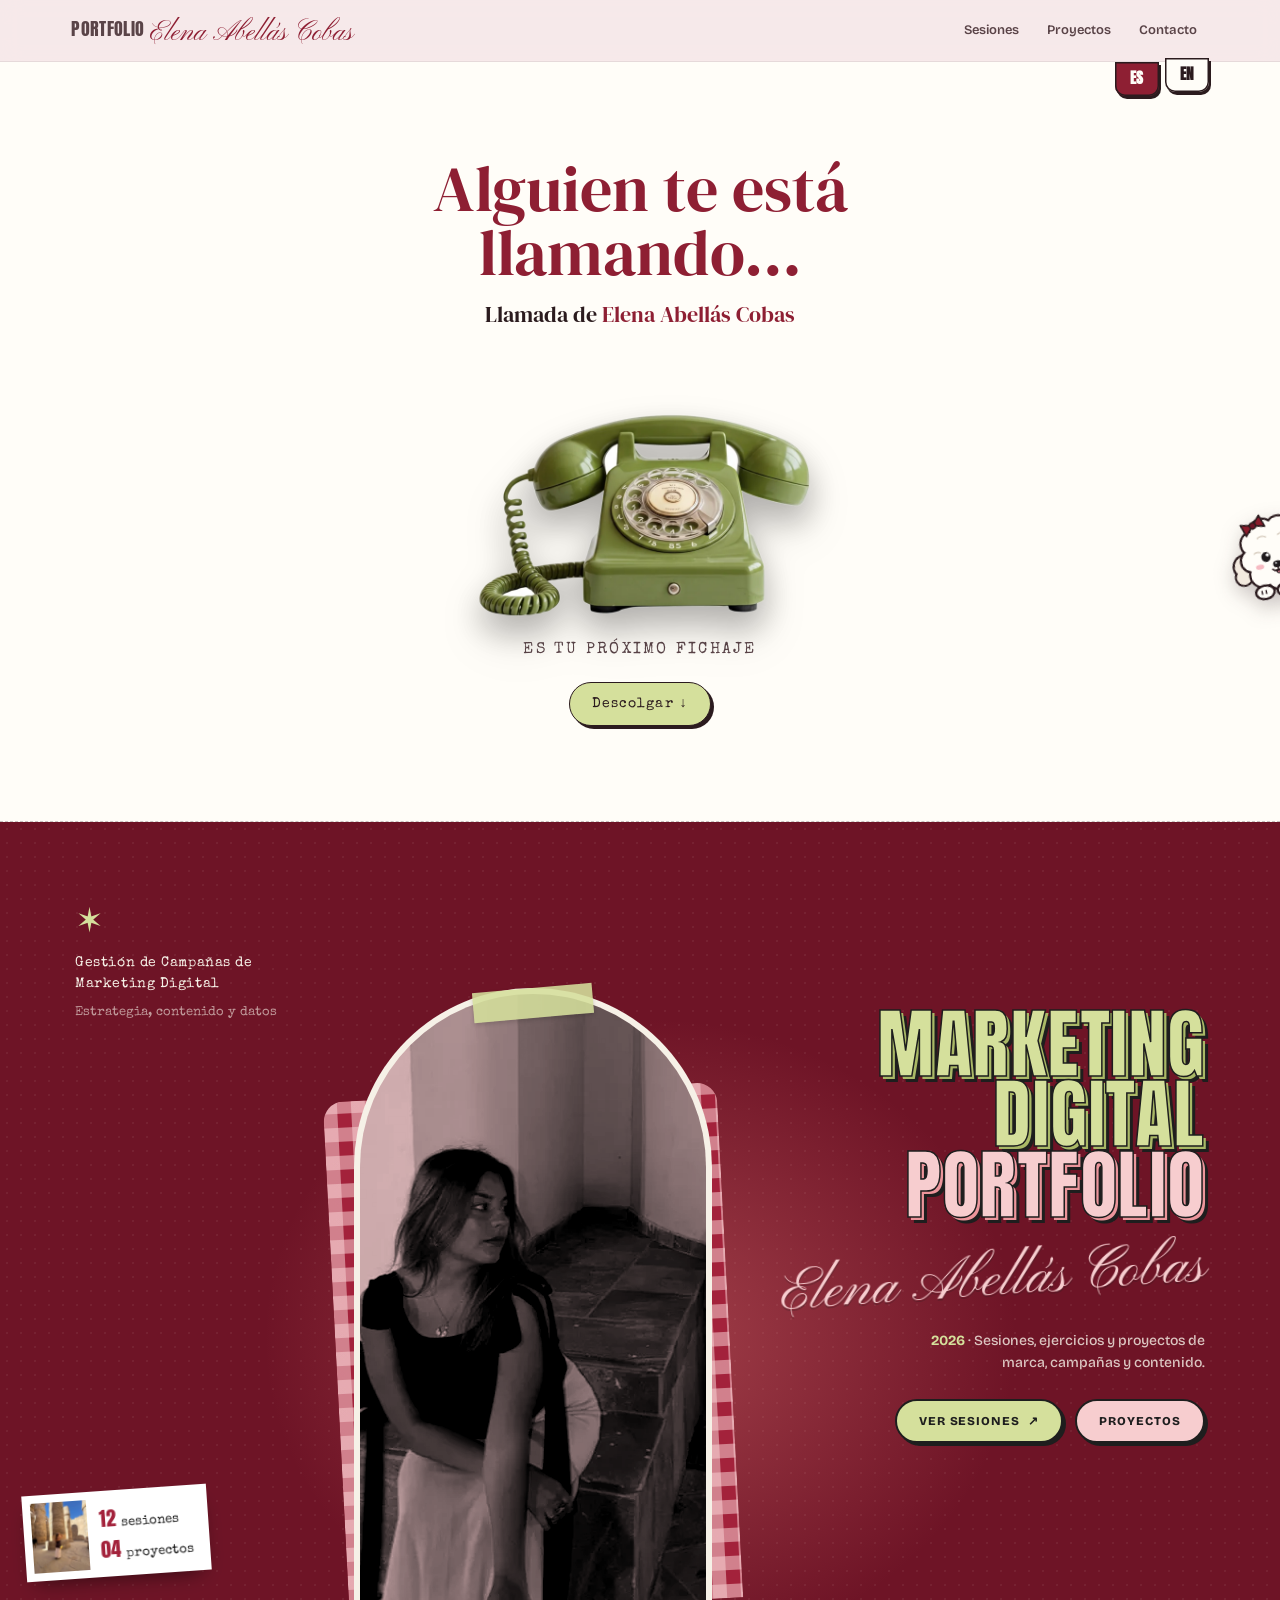
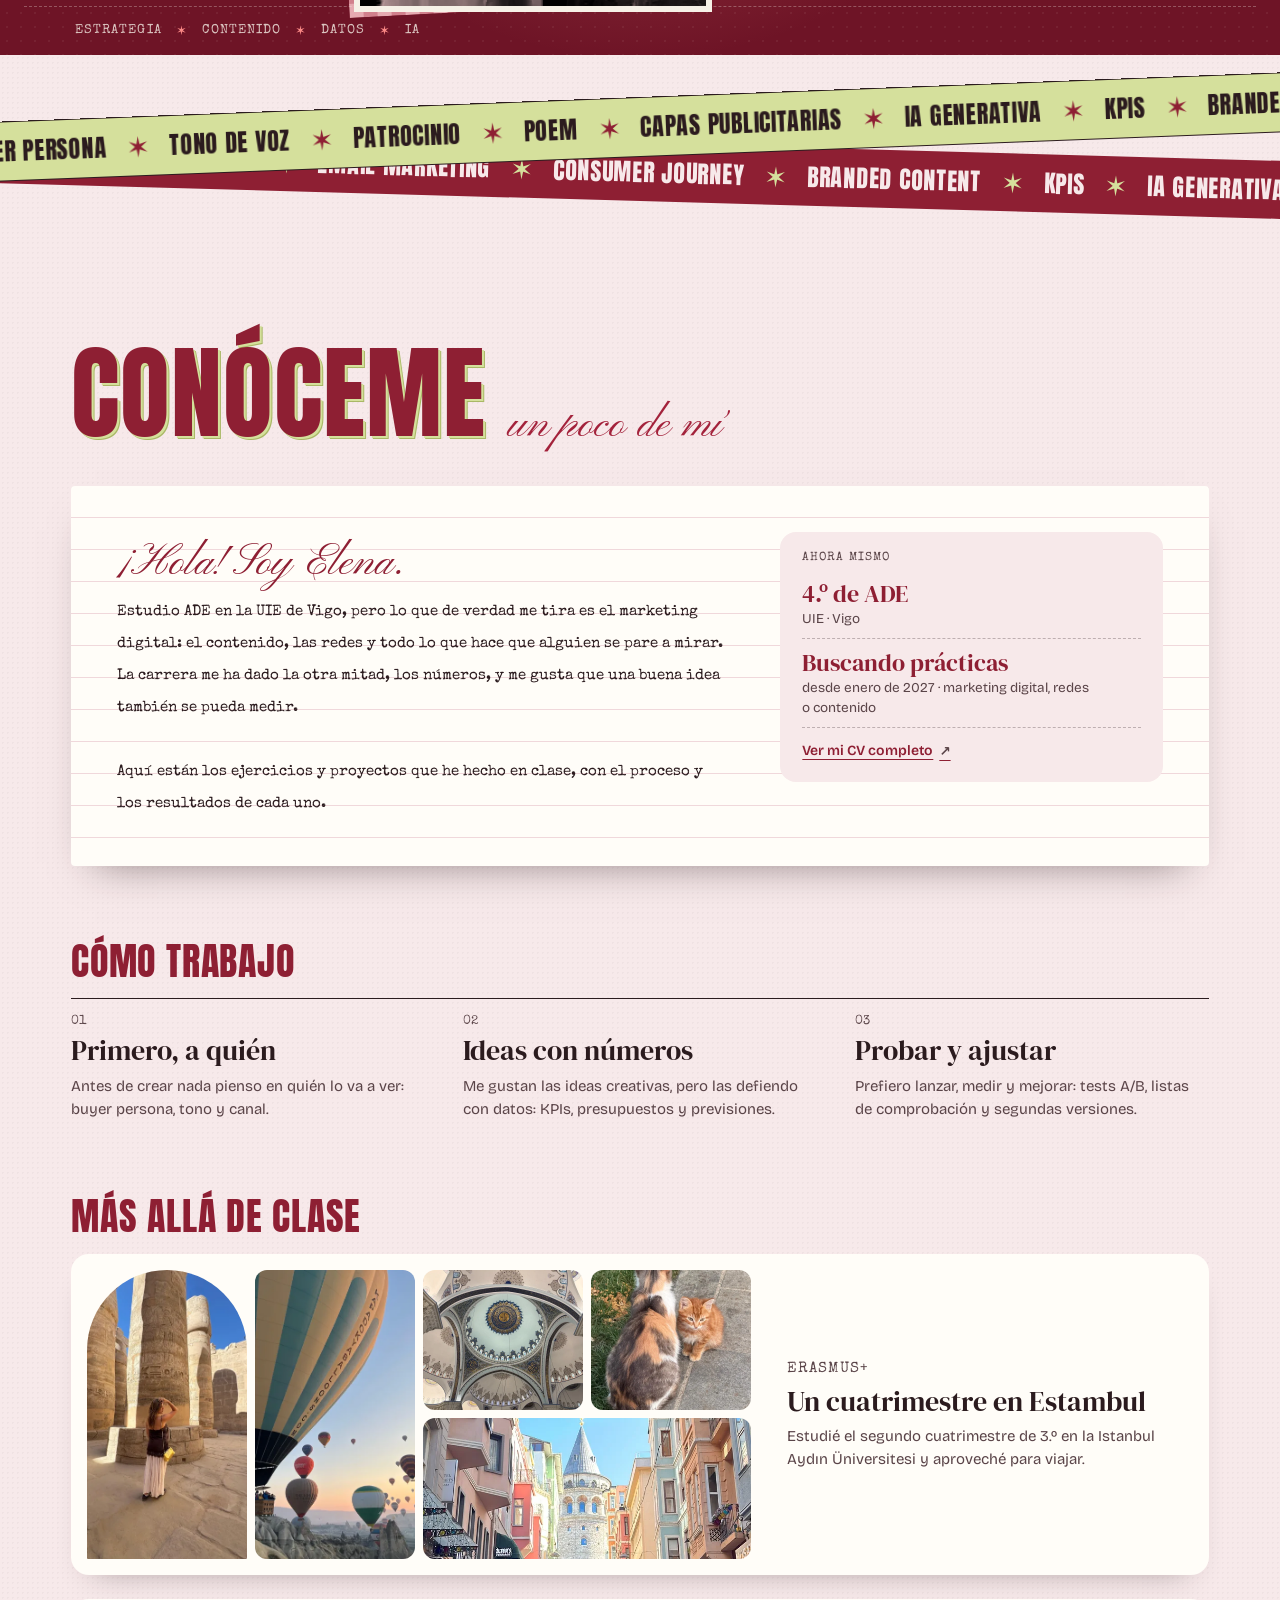
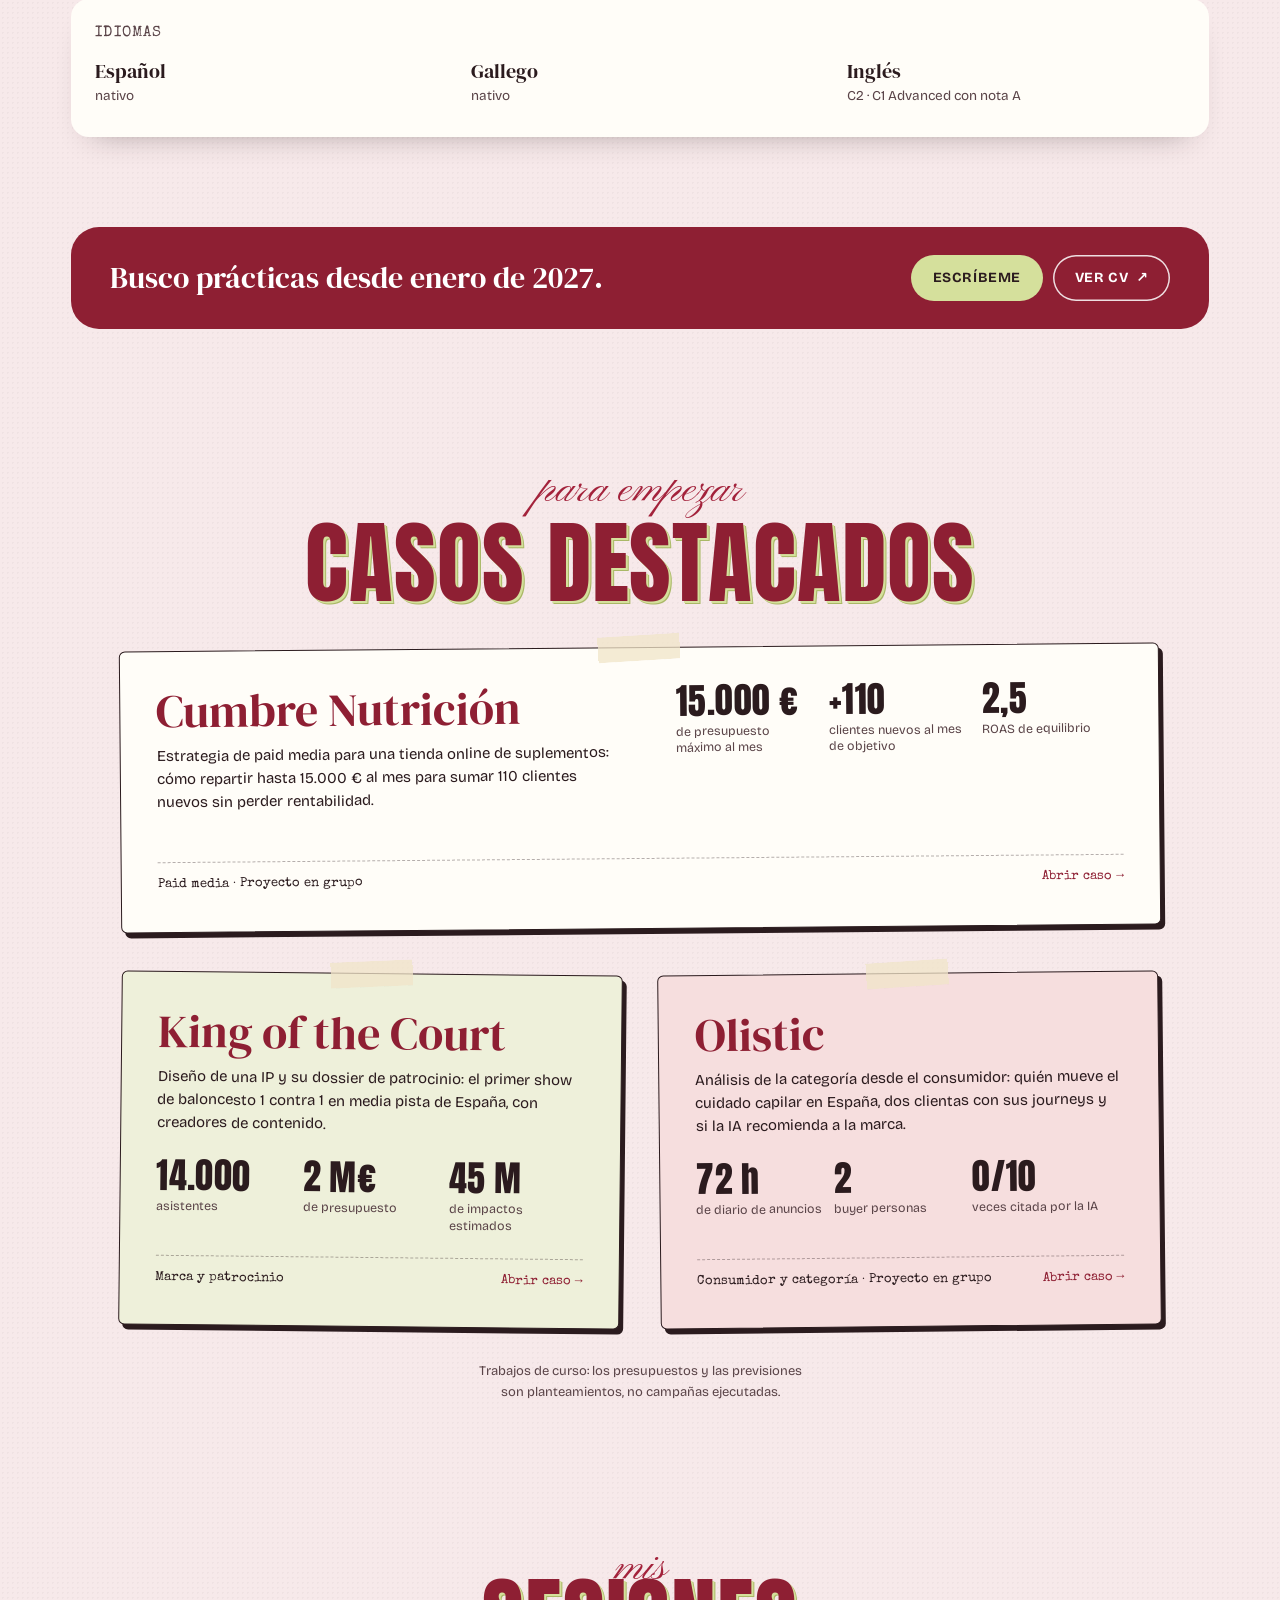
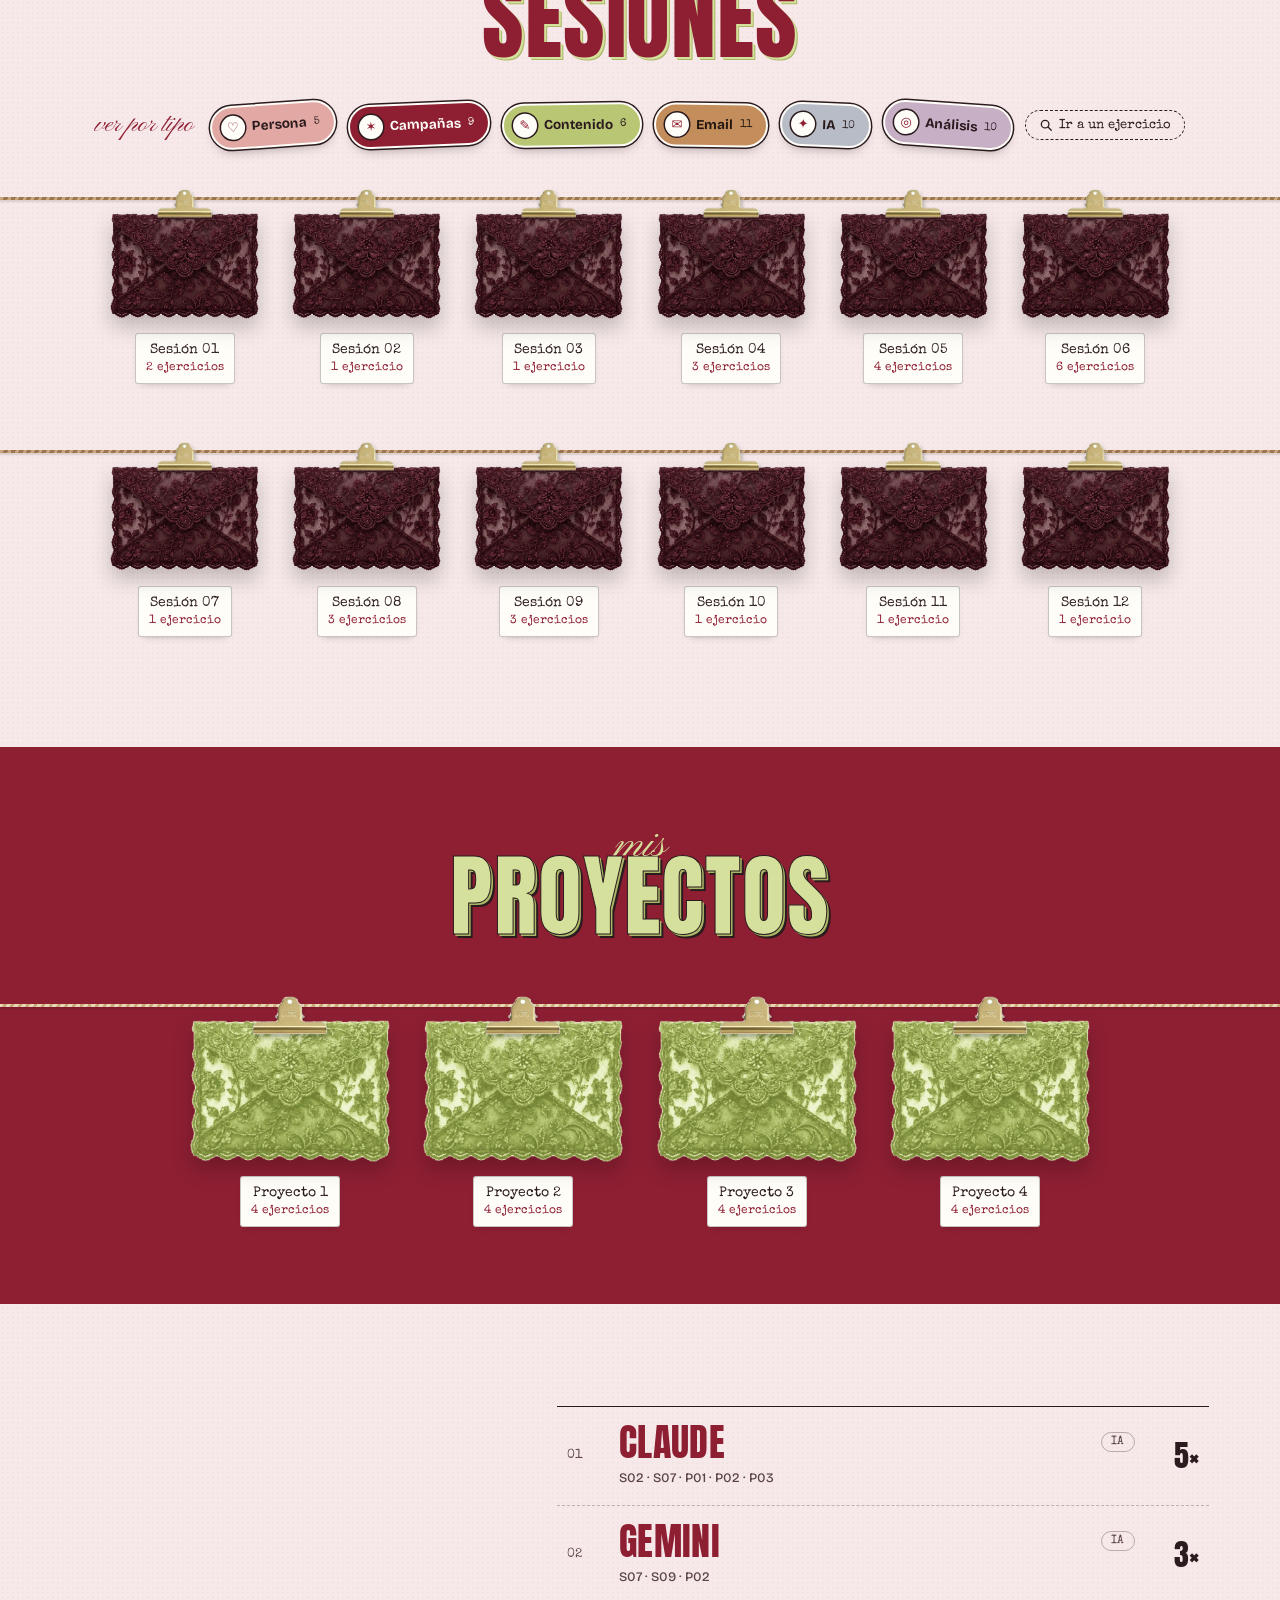
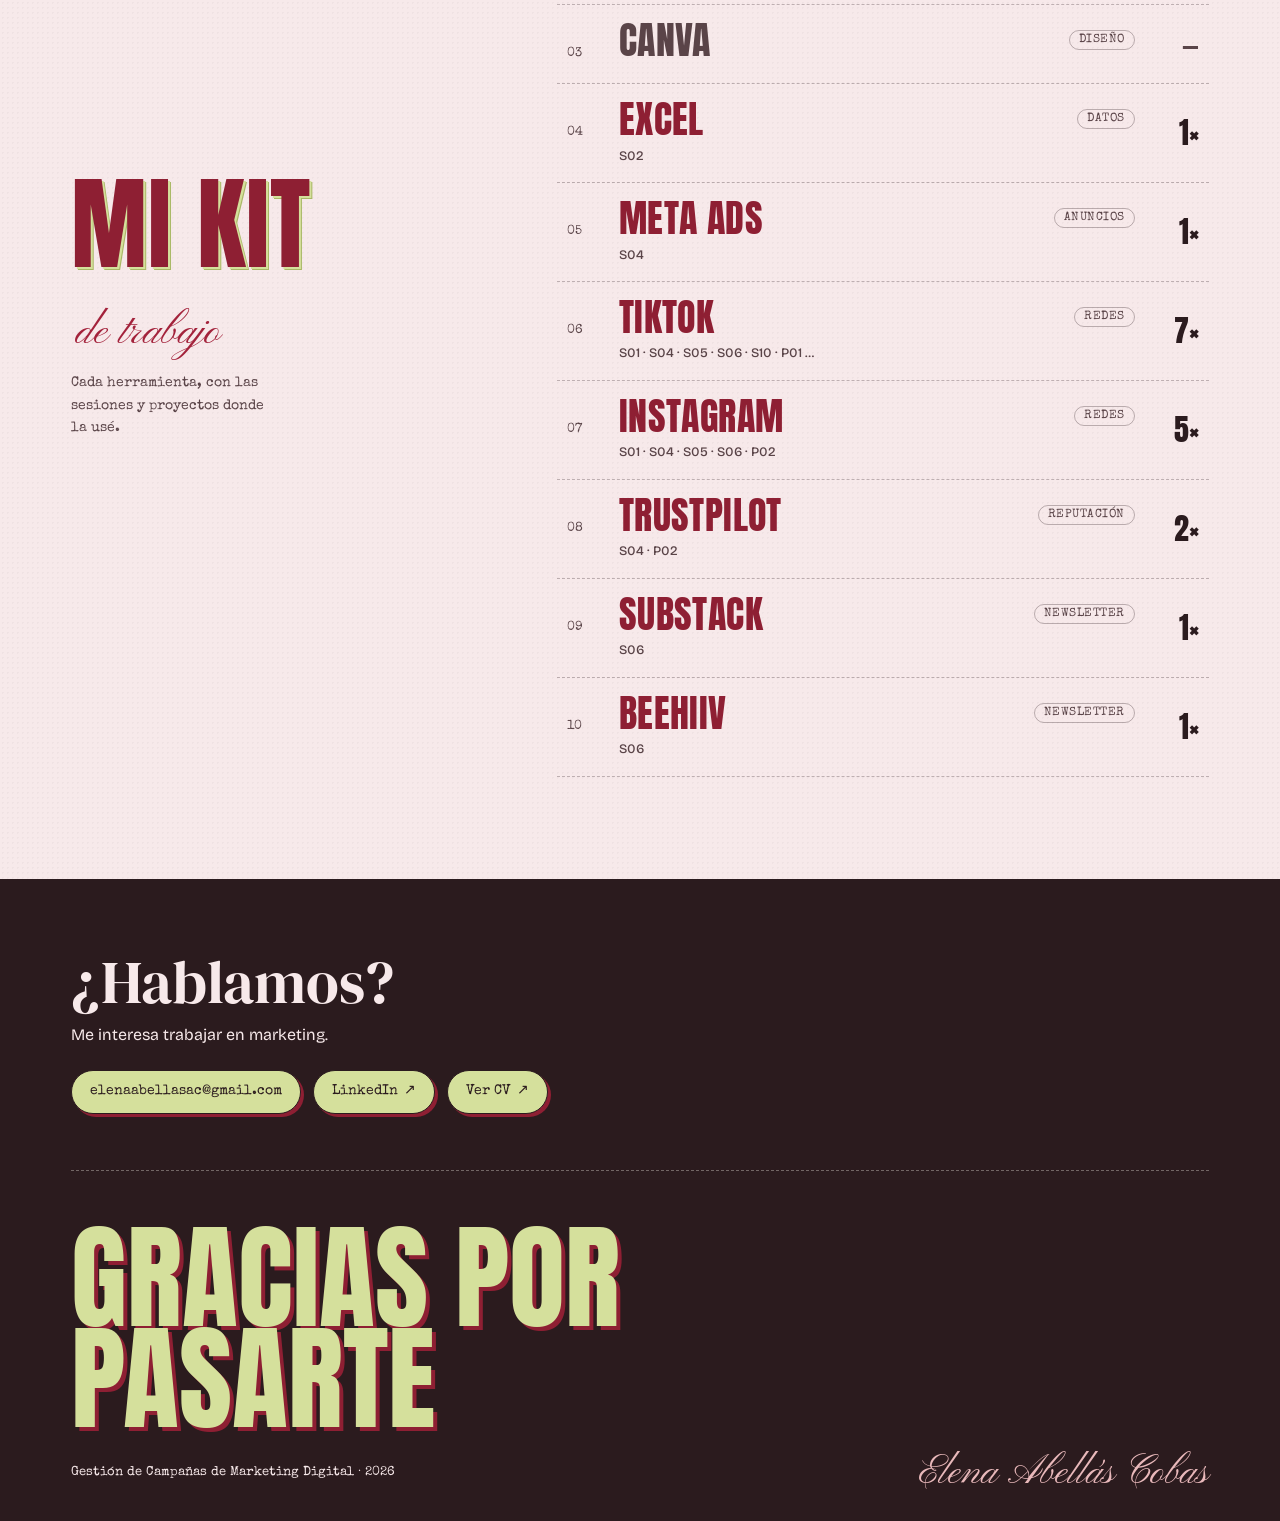
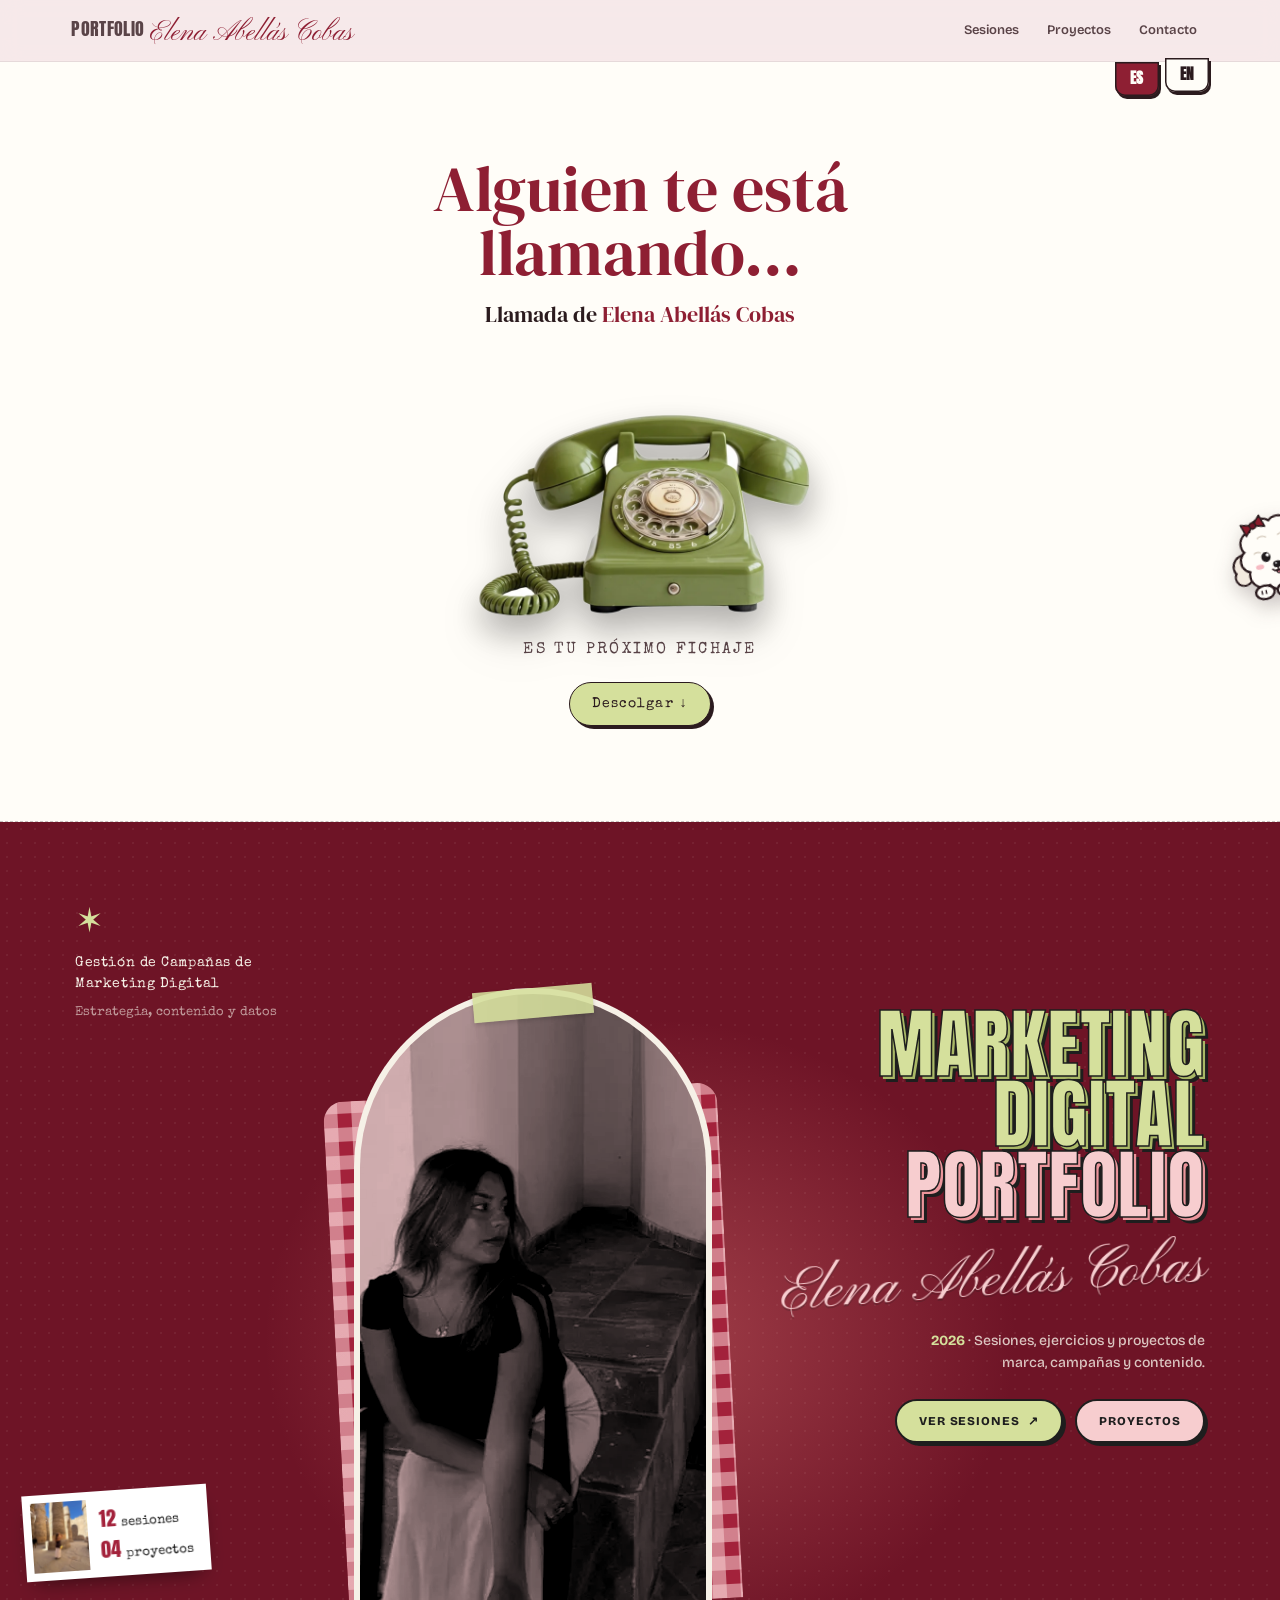
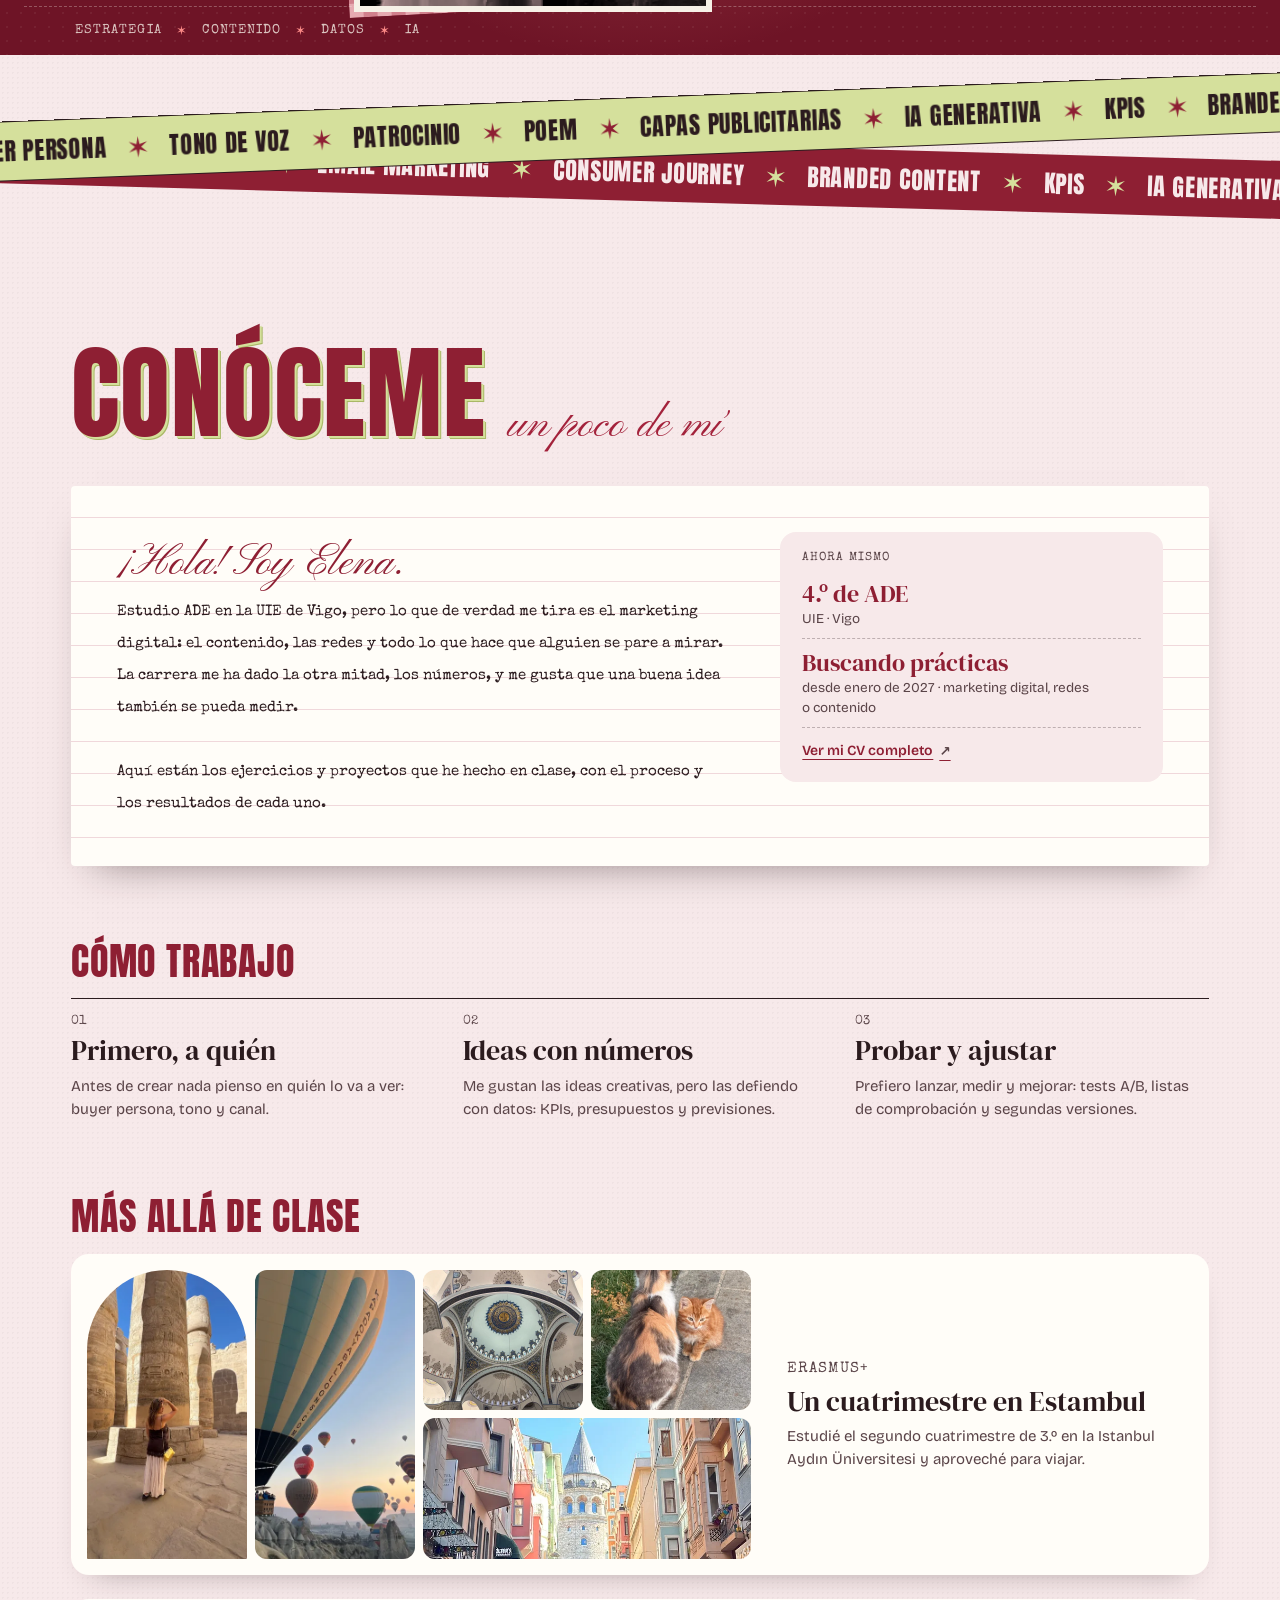
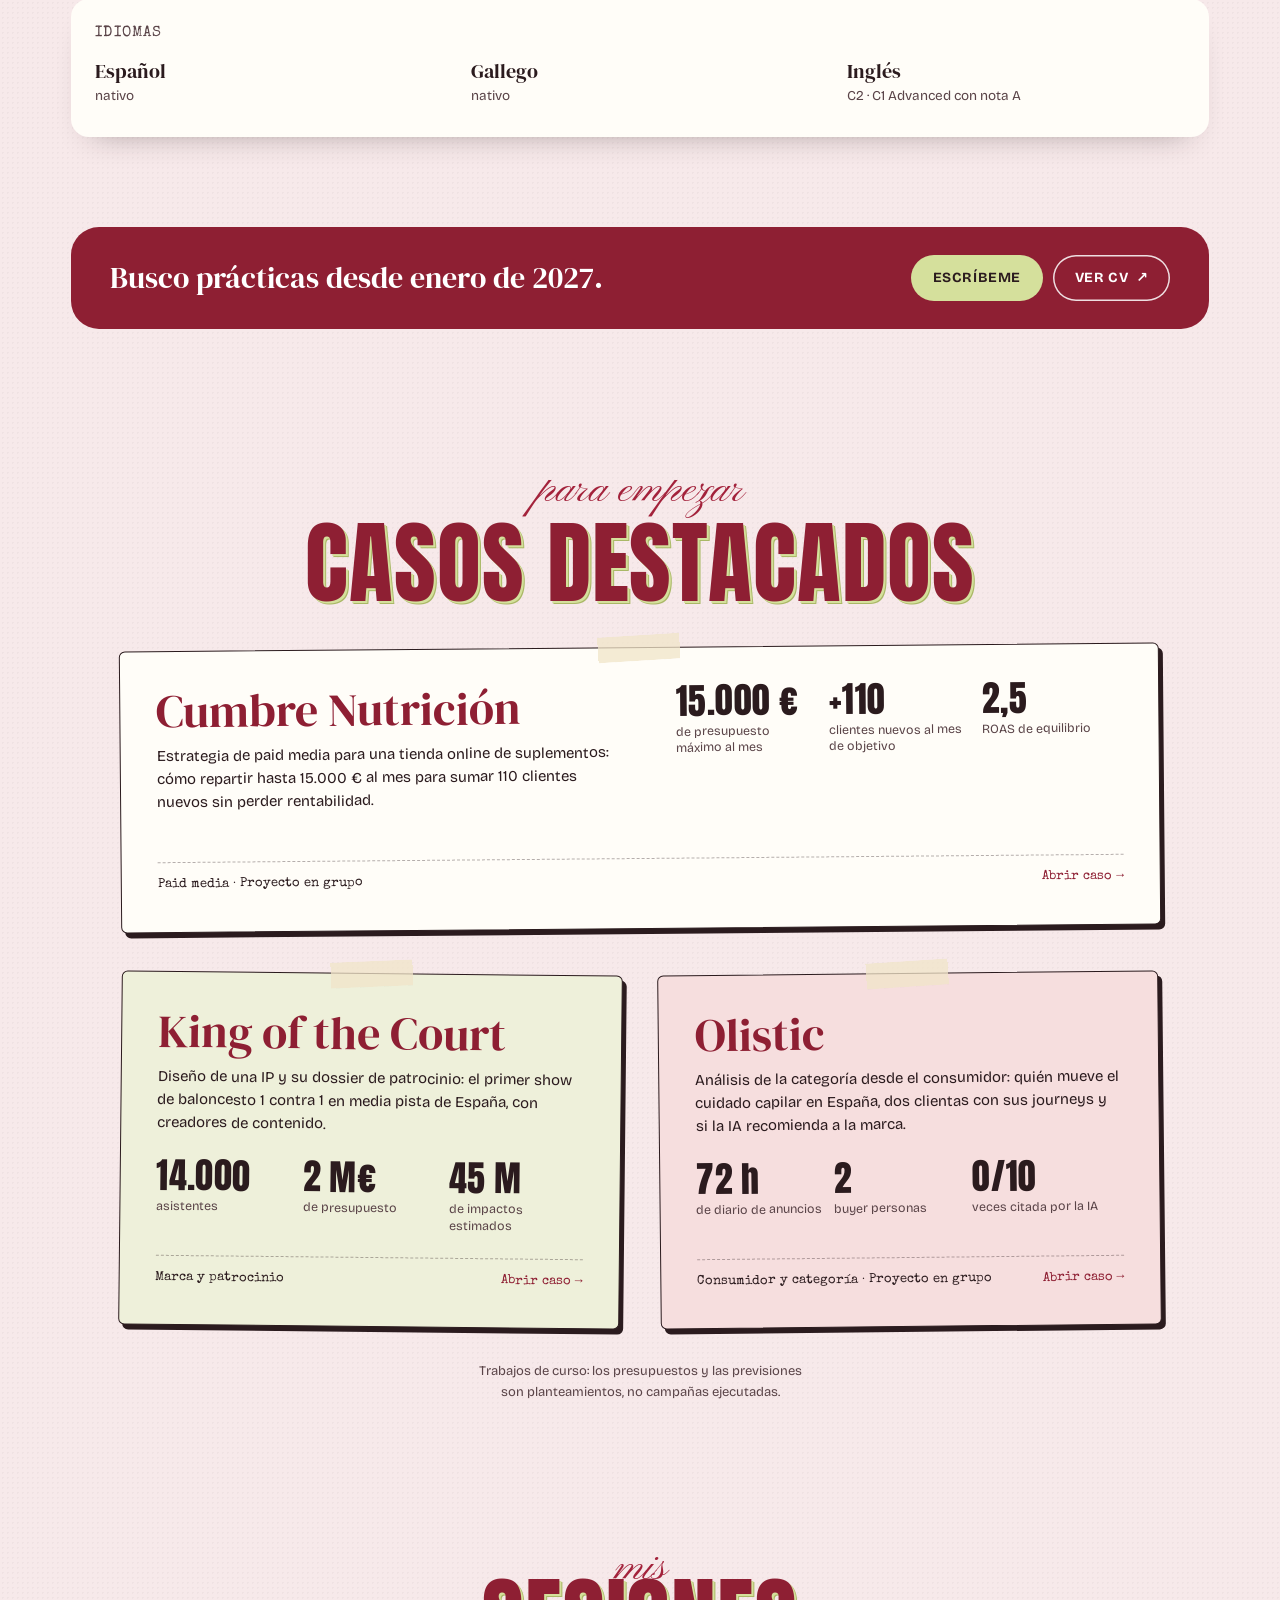
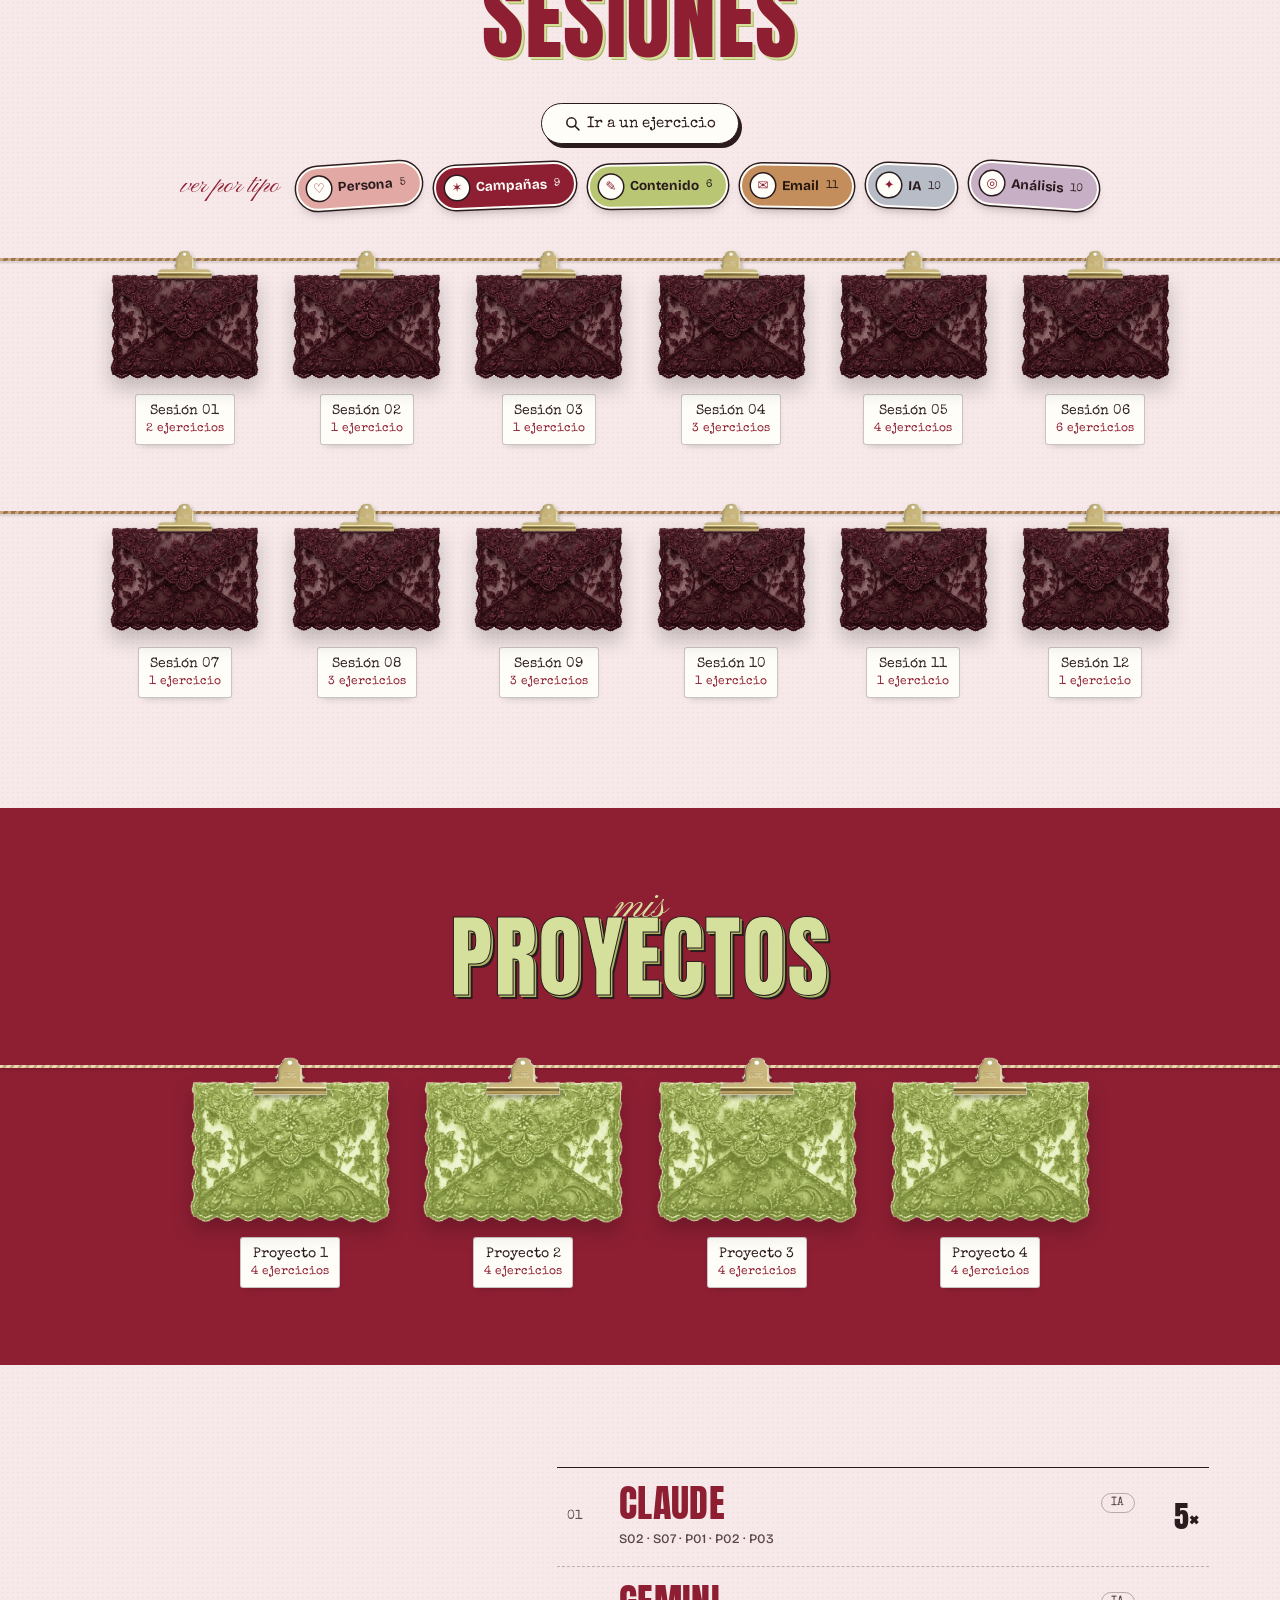
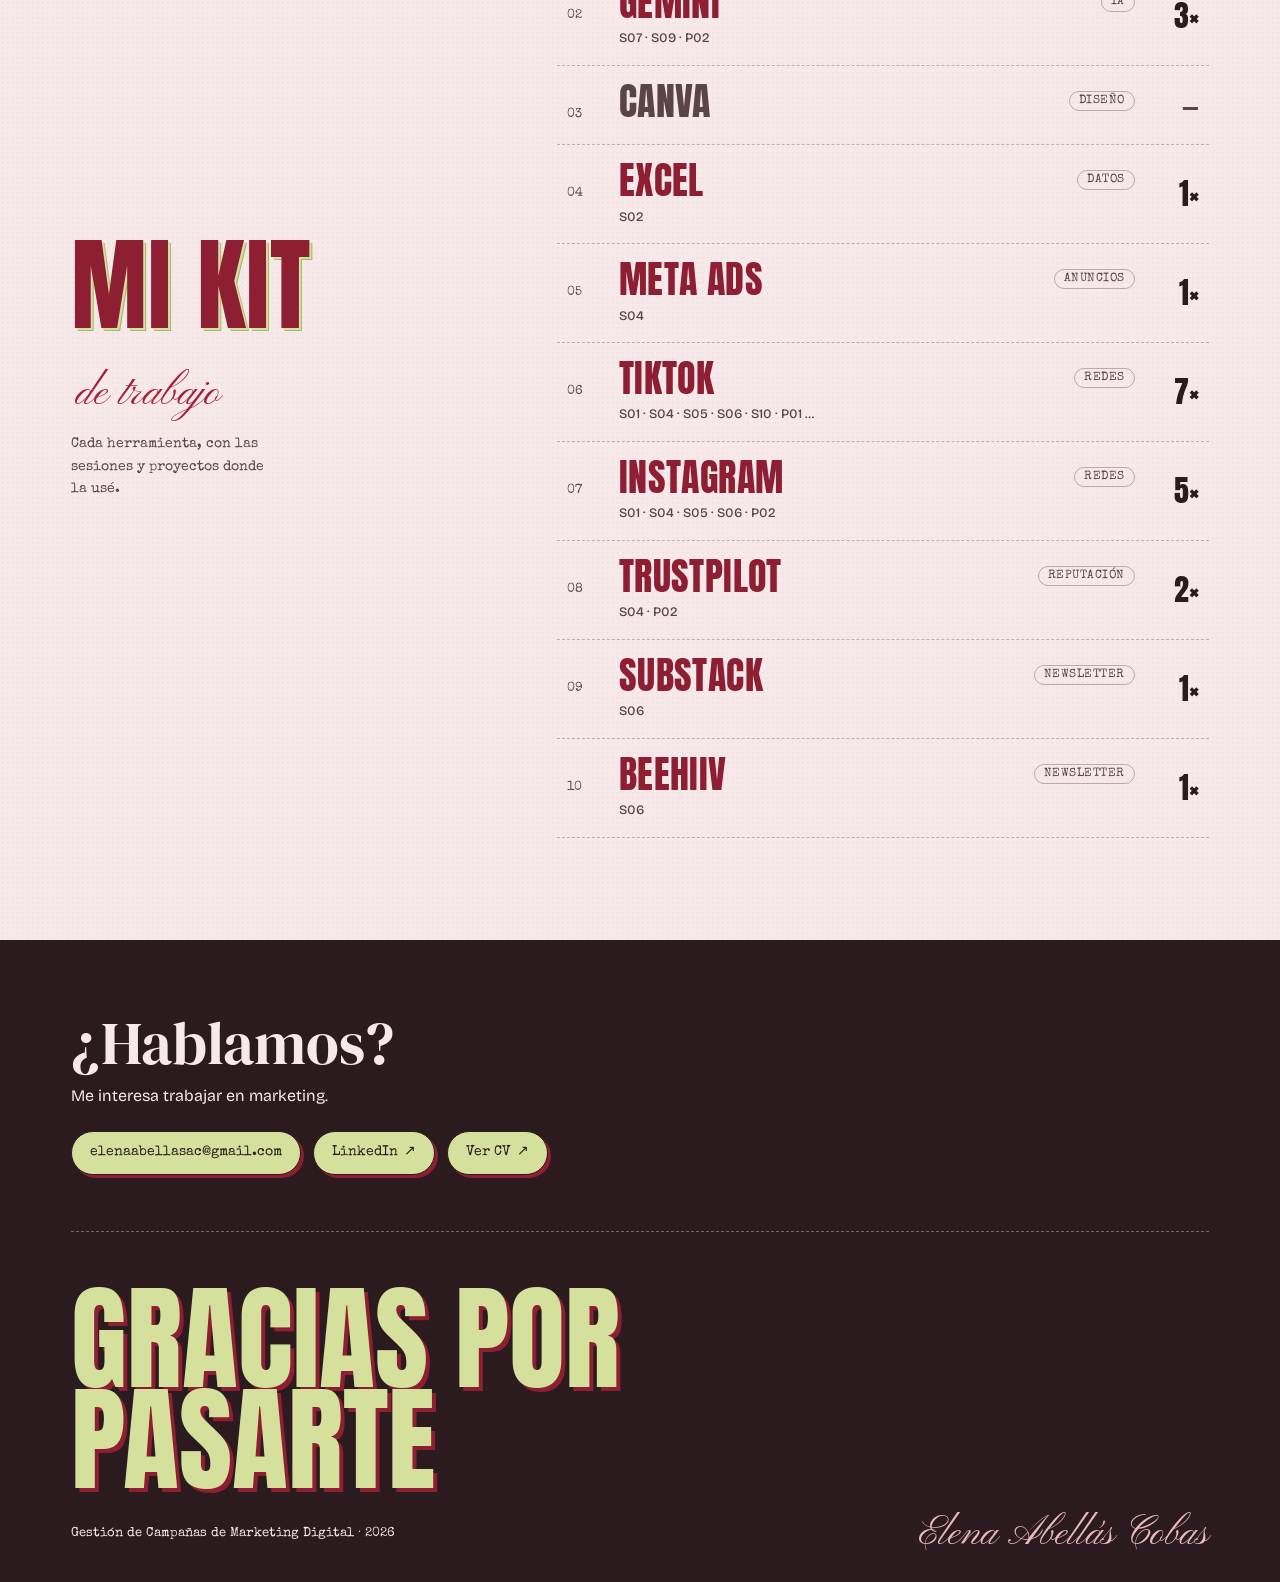
